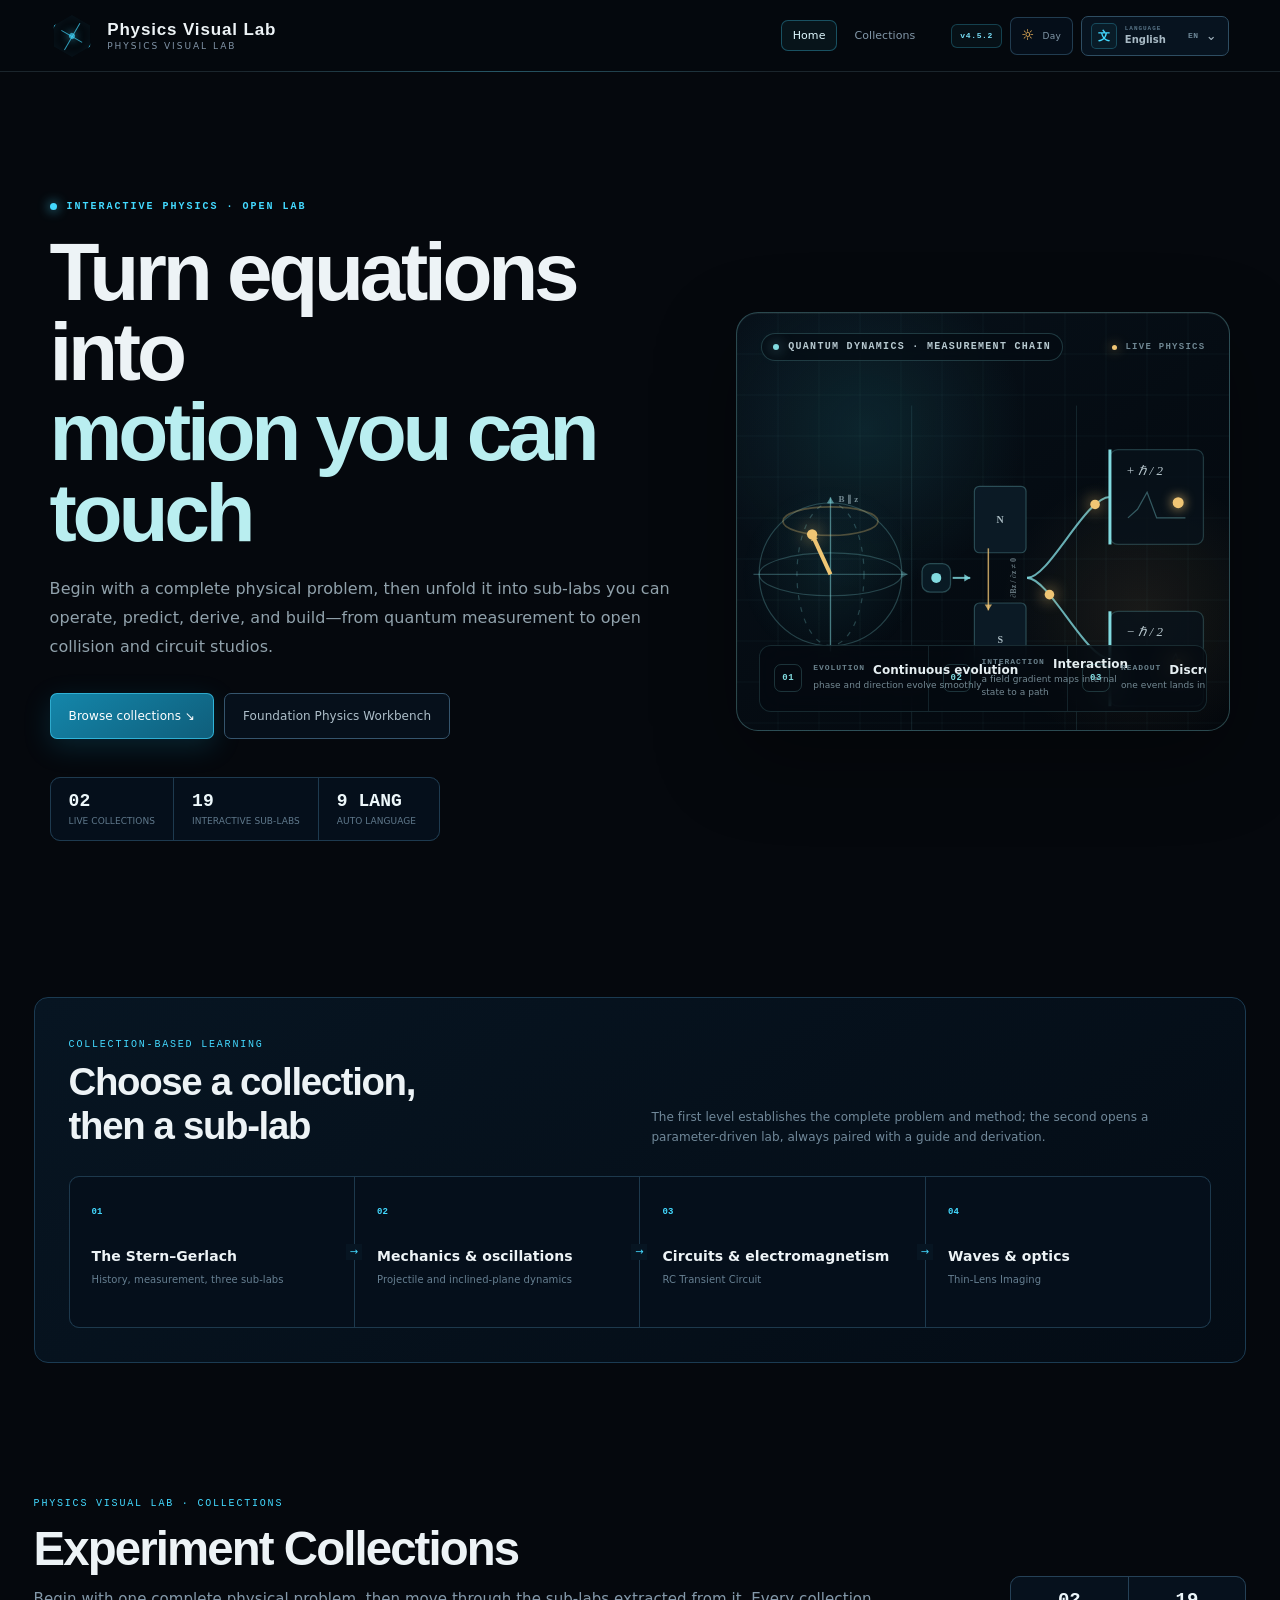
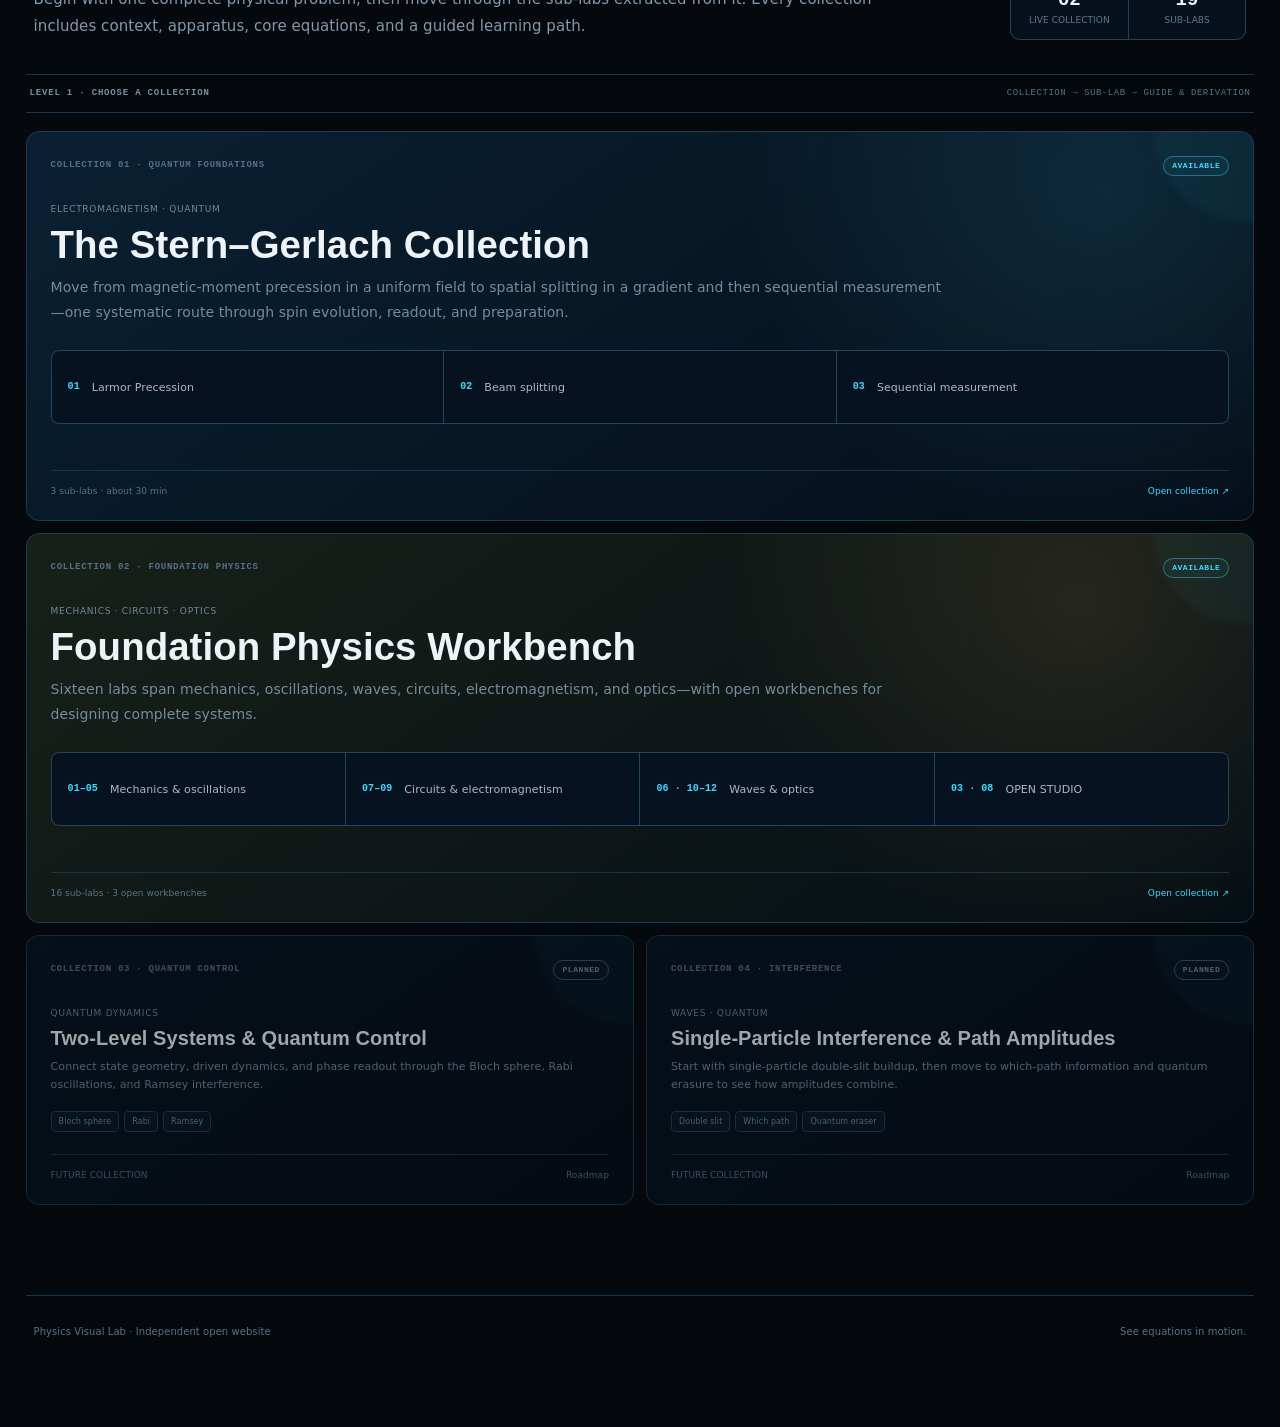
==== index.html @ aae7ff46 "Add files via upload" ====
<!doctype html>
<html lang="zh-CN">
<head>
<meta charset="UTF-8">
<meta name="viewport" content="width=device-width,initial-scale=1.0">
<meta name="theme-color" content="#030812">
<meta name="pvl-version" content="4.5.2">
<meta name="description" content="交互物理实验、动态推导与可搭建电路分析工作台。">
<title>物理可视化实验室 v4.5.2</title>
<link rel="stylesheet" href="styles.css?v=4.2.1-hotfix">
<link rel="stylesheet" href="pvl-overhaul-v4.4.1.css?v=4.4.1">
<link rel="stylesheet" href="pvl-product-v4.5.1.css?v=4.5.1">
<script>
try{
  if(localStorage.getItem("physics-visual-lab-theme")==="day"){
    document.documentElement.dataset.theme="day";
  }
}catch{}
</script>
</head>
<body class="app-booting" data-route="home">
<div id="root"></div>
<script type="module" src="larmor.js?v=4.2.1-hotfix"></script>
<script src="stern-gerlach.js?v=4.2.1-hotfix"></script>
<script src="full-locales.js?v=4.2.1-hotfix"></script>
<script src="catalog-locales.js?v=4.2.1-hotfix"></script>
<script src="circuit-workbench.js?v=4.2.1-hotfix"></script>
<script src="ja-content.js?v=4.2.1-hotfix"></script>
<script src="app.js?v=4.2.1-hotfix"></script>
<script src="i18n.js?v=4.2.1-hotfix"></script>
<script src="pvl-overhaul-v4.4.1.js?v=4.4.1"></script>
<script src="pvl-product-v4.5.1.js?v=4.5.1"></script>
<script>
(() => {
  "use strict";
  const VERSION = "4.5.2";

  function syncVersion() {
    document.querySelectorAll(".pvl-version-badge").forEach((el) => {
      el.textContent = `v${VERSION}`;
      el.title = `Release ${VERSION} · 2026-07-15`;
    });

    const meta = document.querySelector('meta[name="pvl-version"]');
    if (meta) meta.content = VERSION;

    document.title = `物理可视化实验室 v${VERSION}`;
    document.documentElement.dataset.pvlVersion = VERSION;
  }

  function start() {
    syncVersion();
    new MutationObserver(syncVersion).observe(document.body, {
      childList: true,
      subtree: true
    });
    window.addEventListener("hashchange", syncVersion);
    window.addEventListener("pvl:languagechange", syncVersion);
  }

  if (document.readyState === "loading") {
    document.addEventListener("DOMContentLoaded", start, { once: true });
  } else {
    start();
  }
})();
</script>
</body>
</html>
---- styles.css ----
/* Physics Visual Lab v4.2.0 · 2026-07-14 */
:root{--font-geist-sans:Inter, ui-sans-serif, system-ui, -apple-system, BlinkMacSystemFont, "Segoe UI", sans-serif;--font-geist-mono:"SFMono-Regular", Consolas, "Liberation Mono", monospace;--background:#030812;--foreground:#eef5fa;--panel:#07121f;--panel-deep:#050d18;--line:#193247;--line-bright:#28516d;--cyan:#43d9ff;--cyan-dim:#159fc4;--amber:#f6b95b;--muted:#879bad;--muted-2:#5d7487}*{box-sizing:border-box}html{scroll-behavior:smooth;background:var(--background)}body{color:var(--foreground);font-family:var(--font-geist-sans), "Noto Sans SC", "Microsoft YaHei", sans-serif;background:radial-gradient(circle at 50% -20%,#145a801f,#0000 38rem),#030812;margin:0}button,input{font:inherit}button,a{-webkit-tap-highlight-color:transparent}button:focus-visible,a:focus-visible,input:focus-visible{outline:2px solid var(--cyan);outline-offset:3px}.site-shell{min-height:100vh;overflow:hidden}.site-header{z-index:10;-webkit-backdrop-filter:blur(18px);backdrop-filter:blur(18px);background:#030912db;border-bottom:1px solid #345d798c;justify-content:space-between;align-items:center;height:76px;padding:0 clamp(20px,3vw,50px);display:flex;position:relative}.site-header:after{content:"";background:linear-gradient(90deg,#0000,#43d9ffcc,#0000);width:38%;height:1px;position:absolute;bottom:-1px;left:22%;box-shadow:0 0 12px #43d9ff8c}.brand{color:inherit;align-items:center;gap:14px;text-decoration:none;display:inline-flex}.brand-mark{clip-path:polygon(25% 7%,75% 7%,100% 50%,75% 93%,25% 93%,0 50%);border:1px solid #43d9ffcc;width:42px;height:42px;position:relative;transform:rotate(30deg);box-shadow:inset 0 0 16px #43d9ff1a}.brand-mark:before,.brand-mark:after,.brand-mark span{content:"";background:#43d9ffb3;position:absolute}.brand-mark:before{width:1px;height:31px;top:5px;left:50%}.brand-mark:after{height:1px;top:50%;left:8px;right:8px}.brand-mark span{width:6px;height:6px;box-shadow:0 0 10px var(--cyan);border-radius:50%;top:calc(50% - 3px);left:calc(50% - 3px)}.brand-copy{gap:2px;display:grid}.brand-copy strong{letter-spacing:.05em;font-size:17px;font-weight:650}.brand-copy small{color:#8194a7;font:500 9px/1 var(--font-geist-sans), sans-serif;letter-spacing:.22em}.header-meta{letter-spacing:.08em;color:#c5d1da;align-items:center;gap:16px;font-size:13px;display:flex}.header-topic{color:var(--cyan)}.header-dot{color:#405a70}.catalog-link{color:#b7c7d4;border:1px solid #4a708c85;border-radius:8px;margin-left:16px;padding:10px 15px;text-decoration:none;transition:all .18s}.catalog-link:hover{color:var(--cyan);background:#43d9ff0d;border-color:#43d9ff9e}.lab-page{width:min(1600px,100% - clamp(24px,4vw,72px));margin:0 auto;padding:30px 0 90px}.hero-intro{grid-template-columns:minmax(0,1fr) auto;align-items:center;gap:40px;min-height:178px;padding:3px 20px 26px;display:grid}.eyebrow{color:#71889c;letter-spacing:.18em;align-items:center;gap:15px;margin:0 0 12px;font-size:10px;display:flex}.eyebrow span{color:var(--cyan);letter-spacing:.08em;align-items:center;gap:7px;font-size:11px;display:inline-flex}.eyebrow span:before{content:"";background:var(--cyan);width:6px;height:6px;box-shadow:0 0 10px var(--cyan);border-radius:50%}.hero-intro h1{letter-spacing:-.045em;margin:0;font-size:clamp(42px,4vw,68px);font-weight:680;line-height:1}.lead{color:#91a3b2;max-width:820px;margin:18px 0 0;font-size:clamp(14px,1.15vw,17px);line-height:1.85}.formula-panel{background-color:#050f1bc7;background-image:linear-gradient(#306c910b 1px,#0000 1px),linear-gradient(90deg,#306c910b 1px,#0000 1px),none;background-position:0 0,0 0,0 0;background-repeat:repeat,repeat,repeat;background-size:18px 18px;background-attachment:scroll,scroll,scroll;background-origin:padding-box,padding-box,padding-box;background-clip:border-box,border-box,border-box;border:1px solid #1b3b52;border-radius:13px;justify-content:center;align-items:center;gap:30px;min-width:390px;height:126px;padding:22px 30px;display:flex;box-shadow:inset 0 1px #76bee509}.equation{white-space:nowrap;color:#f1f5f7;align-items:center;gap:10px;font:italic clamp(22px,2vw,30px)/1.2 Georgia,Times New Roman,serif;display:flex}.fraction{text-align:center;line-height:1;display:inline-grid}.fraction span:first-child{border-bottom:1px solid #d7e0e6;padding:0 5px 5px}.fraction span:last-child{padding-top:5px}.equation sub{font-size:60%}.formula-divider{background:#254156;width:1px;height:64px}.instrument-grid{grid-template-columns:minmax(0,2.25fr) minmax(360px,.95fr);gap:18px;min-height:650px;display:grid}.visual-panel,.control-panel{background:linear-gradient(145deg,#071321fa,#030a13fa);border:1px solid #1b3b52;border-radius:15px;position:relative;overflow:hidden;box-shadow:inset 0 1px #75bbde0a,0 28px 80px #00000047}.visual-panel:before,.control-panel:before{content:"";pointer-events:none;z-index:3;border:1px solid #2b4f6847;border-radius:10px;position:absolute;inset:8px}.visual-grid{opacity:.22;background-image:linear-gradient(#2c688f1c 1px,#0000 1px),linear-gradient(90deg,#2c688f1c 1px,#0000 1px);background-size:32px 32px;position:absolute;inset:0;-webkit-mask-image:radial-gradient(circle,#000 15%,#0000 82%);mask-image:radial-gradient(circle,#000 15%,#0000 82%)}.larmor-canvas{cursor:grab;touch-action:none;width:100%;height:100%;position:absolute;inset:0}.larmor-canvas:active{cursor:grabbing}.telemetry{z-index:2;color:#b7c7d2;font:500 12px/1.3 var(--font-geist-mono), monospace;pointer-events:none;gap:6px;display:grid;position:absolute;top:28px;left:30px}.live-status{color:#8295a5;font-family:var(--font-geist-sans), sans-serif;letter-spacing:.05em;margin-bottom:5px}.live-status i{background:#607789;border-radius:50%;width:7px;height:7px;margin-right:7px;display:inline-block}.live-status.is-running{color:var(--cyan)}.live-status.is-running i{background:var(--cyan);box-shadow:0 0 12px var(--cyan);animation:1.8s ease-in-out infinite breathe}.view-actions{z-index:4;-webkit-backdrop-filter:blur(8px);backdrop-filter:blur(8px);background:#040d18b8;border:1px solid #345b7599;border-radius:8px;padding:3px;display:flex;position:absolute;top:28px;right:28px}.view-actions button{color:#8195a6;letter-spacing:.04em;cursor:pointer;background:0 0;border:0;border-radius:5px;padding:7px 10px;font-size:10px}.view-actions button:hover{color:var(--cyan);background:#43d9ff0f}.canvas-hint{z-index:2;color:#60788a;pointer-events:none;gap:10px;font-size:10px;display:flex;position:absolute;bottom:22px;left:50%;transform:translate(-50%)}.canvas-hint span{white-space:nowrap;background:#030b149e;border:1px solid #32546c66;border-radius:20px;padding:6px 9px}.control-panel{padding:28px 30px 22px}.control-header{z-index:4;border-bottom:1px solid #1d384d;justify-content:space-between;align-items:flex-start;padding-bottom:20px;display:flex;position:relative}.panel-kicker{color:#627e92;font:500 9px/1 var(--font-geist-mono), monospace;letter-spacing:.14em;margin-bottom:5px;display:block}.control-header h2{letter-spacing:.03em;margin:0;font-size:20px}.control-index{color:#577286;font:500 10px/1 var(--font-geist-mono), monospace}.range-control{z-index:4;border-bottom:1px solid #244258b8;padding:22px 0 20px;position:relative}.range-heading{justify-content:space-between;align-items:center;gap:12px;margin-bottom:16px;display:flex}.range-heading label{color:#aebdca;font-size:13px}.range-heading i{color:#e7eef2;margin-left:4px;font:italic 17px/1 Georgia,serif}.range-heading output{color:#f5f8fa;font:550 14px/1 var(--font-geist-mono), monospace;white-space:nowrap}.control-range{appearance:none;cursor:pointer;background:0 0;width:100%;height:18px;margin:0;display:block}.control-range::-webkit-slider-runnable-track{background:linear-gradient(90deg, var(--cyan) 0%, var(--cyan) var(--fill), #25394a var(--fill), #25394a 100%);border-radius:10px;height:4px}.control-range::-moz-range-track{background:#25394a;border-radius:10px;height:4px}.control-range::-moz-range-progress{background:var(--cyan);border-radius:10px;height:4px}.control-range::-webkit-slider-thumb{appearance:none;background:var(--cyan);border:2px solid #dbf7ff;border-radius:50%;width:18px;height:18px;margin-top:-7px;box-shadow:0 0 0 4px #43d9ff14,0 0 14px #43d9ff99}.control-range::-moz-range-thumb{background:var(--cyan);border:2px solid #dbf7ff;border-radius:50%;width:16px;height:16px;box-shadow:0 0 14px #43d9ff99}.range-scale{color:#536c7f;font:500 9px/1 var(--font-geist-mono), monospace;justify-content:space-between;margin-top:5px;display:flex}.segmented-row{z-index:4;color:#aebdca;justify-content:space-between;align-items:center;gap:18px;padding:20px 0;font-size:13px;display:flex;position:relative}.segmented{background:#060e19;border:1px solid #29445a;border-radius:8px;flex:1;grid-template-columns:1fr 1fr;max-width:210px;padding:3px;display:grid}.segmented button{color:#71889a;cursor:pointer;background:0 0;border:0;border-radius:5px;padding:8px 14px}.segmented button.active{color:#dff9ff;background:linear-gradient(#1daacf57,#116f8e3b);box-shadow:inset 0 0 0 1px #43d9ff57}.transport-controls{z-index:4;border-bottom:1px solid #244258b8;grid-template-columns:1.25fr 1fr 1fr;gap:8px;padding-bottom:19px;display:grid;position:relative}.transport-controls button{color:#9fb0bd;cursor:pointer;background:#060f1be0;border:1px solid #35556d;border-radius:8px;min-height:49px;font-size:12px;transition:all .16s}.transport-controls button:hover{color:#e8f5fa;border-color:#4f7893;transform:translateY(-1px)}.transport-controls button span{margin-right:5px;font-size:15px}.transport-controls .primary-control{color:#fff;background:linear-gradient(145deg,#1486aa,#0f5e7b);border-color:#43d9ff99;box-shadow:0 8px 28px #1397bc33,inset 0 1px #ffffff29}.live-readout{z-index:4;grid-template-columns:1.3fr 1fr .8fr;gap:12px;padding:18px 0 11px;display:grid;position:relative}.live-readout div{min-width:0}.live-readout span{color:#587286;margin-bottom:7px;font-size:9px;display:block}.live-readout strong{color:#b9c9d4;font:500 10px/1.45 var(--font-geist-mono), monospace;overflow-wrap:anywhere;display:block}.timescale-note{z-index:4;color:#536f83;text-align:center;margin:0;font-size:9px;line-height:1.55;position:relative}.quick-lab,.physics-story,.module-catalog{margin-top:clamp(90px,10vw,150px)}.section-heading{max-width:760px;margin-bottom:36px}.section-heading>span,.section-label{color:var(--cyan);font:500 10px/1 var(--font-geist-mono), monospace;letter-spacing:.18em}.section-heading h2,.story-copy h2{letter-spacing:-.035em;margin:14px 0 12px;font-size:clamp(30px,3.3vw,50px);line-height:1.12}.section-heading p,.story-copy>p{color:#8499aa;margin:0;font-size:15px;line-height:1.8}.experiment-cards{grid-template-columns:repeat(3,1fr);gap:16px;display:grid}.experiment-card{min-height:215px;color:inherit;text-align:left;cursor:pointer;background:linear-gradient(135deg,#0c1f32eb,#050e19eb),#06101c;border:1px solid #19364c;border-radius:13px;padding:27px;transition:all .2s;position:relative;overflow:hidden}.experiment-card:after{content:"";filter:blur(4px);background:#43d9ff12;border-radius:50%;width:180px;height:180px;transition:all .2s;position:absolute;top:-90px;right:-90px}.experiment-card:hover{border-color:#43d9ff8c;transform:translateY(-3px);box-shadow:0 16px 50px #00000040}.experiment-card:hover:after{background:#43d9ff21}.card-number{color:#45657b;font:500 10px/1 var(--font-geist-mono), monospace;margin-bottom:34px;display:block}.experiment-card strong{margin-bottom:10px;font-size:18px;display:block}.experiment-card p{color:#7890a2;max-width:320px;margin:0;font-size:13px;line-height:1.65}.card-action{color:var(--cyan);letter-spacing:.05em;font-size:10px;position:absolute;bottom:23px;right:25px}.physics-story{background:radial-gradient(circle at 14% 30%,#2ea8d014,#0000 36%),linear-gradient(90deg,#0613209e,#040c1633);border-top:1px solid #18354a;border-bottom:1px solid #18354a;grid-template-columns:.9fr 1.1fr;align-items:center;gap:clamp(45px,8vw,130px);padding:clamp(38px,5vw,78px);display:grid}.story-copy>p{max-width:620px}.invariant-row{flex-wrap:wrap;gap:8px;margin-top:28px;display:flex}.invariant-row span{color:#93aabc;background:#040d17a6;border:1px solid #26465d;border-radius:5px;padding:8px 11px;font:italic 12px/1 Georgia,serif}.derivation{margin:0;padding:0;list-style:none;position:relative}.derivation:before{content:"";background:linear-gradient(var(--cyan), #43d9ff14);width:1px;position:absolute;top:21px;bottom:21px;left:20px}.derivation li{grid-template-columns:42px 1fr;align-items:center;gap:18px;padding:17px 0;display:grid;position:relative}.derivation li>span{z-index:1;width:42px;height:42px;color:var(--cyan);font:600 9px/1 var(--font-geist-mono), monospace;background:#071522;border:1px solid #2c6685;border-radius:50%;place-items:center;display:grid;position:relative}.derivation div{background:#05101cc2;border:1px solid #1d3b51;border-radius:10px;justify-content:space-between;align-items:center;gap:20px;min-height:72px;padding:13px 20px;display:flex}.derivation small{color:#72899a}.derivation strong{color:#edf4f7;font:italic clamp(18px,1.8vw,26px)/1 Georgia,serif}.catalog-heading{max-width:860px}.module-list{background:#1a3448;border:1px solid #1a3448;border-radius:13px;grid-template-columns:repeat(3,1fr);gap:1px;display:grid;overflow:hidden}.module-card{background:#050f1b;min-height:245px;padding:32px}.module-card.current{background:radial-gradient(circle at 80% 10%,#f6b95b1a,#0000 35%),linear-gradient(140deg,#0a1d2d,#06111d)}.module-card>span{color:#557185;font:500 9px/1 var(--font-geist-mono), monospace;letter-spacing:.09em}.module-card h3{margin:54px 0 9px;font-size:22px}.module-card p{color:#71889a;margin:0;font-size:12px}.module-card i{color:#4f6c7f;margin-top:26px;font-size:10px;font-style:normal;display:inline-block}.module-card.current i{color:var(--amber)}.site-footer{color:#536c7e;border-top:1px solid #142c3d;justify-content:space-between;align-items:center;min-height:100px;padding:0 clamp(24px,5vw,78px);font-size:11px;display:flex}@keyframes breathe{0%,to{opacity:.65}50%{opacity:1}}@media (width<=1180px){.hero-intro{grid-template-columns:1fr;gap:24px}.formula-panel{width:min(100%,620px);min-width:0}.instrument-grid{grid-template-columns:1fr}.visual-panel{min-height:640px}.control-panel{grid-template-columns:repeat(3,1fr);gap:0 28px;display:grid}.control-header,.segmented-row,.transport-controls,.live-readout,.timescale-note{grid-column:1/-1}.live-readout{max-width:760px}}@media (width<=780px){.site-header{height:68px;padding:0 16px}.brand-mark{width:34px;height:34px}.brand-copy strong{font-size:14px}.brand-copy small,.header-topic,.header-dot,.header-meta>span:last-of-type{display:none}.catalog-link{margin:0;padding:8px 10px;font-size:11px}.lab-page{width:calc(100% - 24px);padding-top:24px}.hero-intro{padding:0 4px 24px}.hero-intro h1{font-size:43px}.lead{line-height:1.7}.formula-panel{gap:18px;height:auto;min-height:105px;padding:19px 20px}.equation{font-size:20px}.formula-divider{height:52px}.visual-panel{min-height:520px}.telemetry{font-size:10px;top:24px;left:22px}.view-actions{top:22px;right:20px}.view-actions button{padding:6px 8px;font-size:9px}.canvas-hint span:nth-child(3){display:none}.control-panel{padding:25px 22px 20px;display:block}.transport-controls{grid-template-columns:1.2fr 1fr 1fr}.transport-controls button{min-height:46px;font-size:11px}.quick-lab,.physics-story,.module-catalog{margin-top:82px}.experiment-cards,.module-list{grid-template-columns:1fr}.physics-story{grid-template-columns:1fr;gap:45px;padding:42px 22px}.derivation div{flex-direction:column;align-items:flex-start}.module-card{min-height:205px}.module-card h3{margin-top:40px}}@media (width<=480px){.brand{gap:9px}.brand-copy strong{font-size:12px}.catalog-link{border:0;padding:8px 0}.hero-intro h1{font-size:38px}.eyebrow{gap:8px;display:grid}.formula-panel{justify-content:space-around;gap:10px}.equation{gap:6px;font-size:17px}.visual-panel{min-height:470px}.canvas-hint{gap:5px}.canvas-hint span{padding:5px 7px;font-size:9px}.segmented-row{flex-direction:column;align-items:flex-start}.segmented{width:100%;max-width:none}.transport-controls{grid-template-columns:1fr 1fr}.transport-controls .primary-control{grid-column:1/-1}.live-readout{grid-template-columns:1fr 1fr}.live-readout div:first-child{grid-column:1/-1}.site-footer{flex-direction:column;justify-content:center;gap:8px}}@media (prefers-reduced-motion:reduce){html{scroll-behavior:auto}*,:before,:after{transition-duration:.01ms!important;animation-duration:.01ms!important;animation-iteration-count:1!important}}

.legacy-catalog-hidden{display:none!important}
.sg-lab,.experiment-directory{margin-top:clamp(90px,10vw,150px);scroll-margin-top:92px}
.sg-section-head,.directory-head{display:flex;justify-content:space-between;align-items:flex-end;gap:34px;margin:0 8px 34px}
.sg-section-copy,.directory-copy{max-width:850px}
.sg-section-label,.directory-label{color:var(--cyan);font:500 10px/1 var(--font-geist-mono),monospace;letter-spacing:.18em}
.sg-section-head h2,.directory-head h2{letter-spacing:-.04em;margin:13px 0 12px;font-size:clamp(32px,3.7vw,54px);line-height:1.08}
.sg-section-head p,.directory-head p{color:#8499aa;margin:0;font-size:15px;line-height:1.8}
.sg-mode-tabs{flex:0 0 auto;background:#050e19;border:1px solid #29465b;border-radius:10px;padding:4px;display:grid;grid-template-columns:1fr 1fr;gap:4px}
.sg-mode-tabs button{min-width:145px;color:#6f8799;cursor:pointer;background:transparent;border:0;border-radius:7px;padding:11px 13px;text-align:left;transition:all .18s}
.sg-mode-tabs button span{color:#4d6b80;font:600 9px/1 var(--font-geist-mono),monospace;margin-right:7px}
.sg-mode-tabs button b{font-size:12px;font-weight:550}
.sg-mode-tabs button.active{color:#e6faff;background:linear-gradient(145deg,#1486aa4d,#0f5e7b3d);box-shadow:inset 0 0 0 1px #43d9ff57}
.sg-mode-tabs button.active span{color:var(--cyan)}
.sg-workbench{display:grid;grid-template-columns:minmax(0,2.05fr) minmax(350px,.95fr);gap:18px;min-height:650px}
.sg-visual-panel,.sg-control-panel{background:linear-gradient(145deg,#071321fa,#030a13fa);border:1px solid #1b3b52;border-radius:15px;position:relative;overflow:hidden;box-shadow:inset 0 1px #75bbde0a,0 28px 80px #00000047}
.sg-visual-panel:before,.sg-control-panel:before{content:"";pointer-events:none;z-index:3;border:1px solid #2b4f6847;border-radius:10px;position:absolute;inset:8px}
.sg-canvas{width:100%;height:100%;min-height:650px;display:block}
.sg-canvas-grid{pointer-events:none;opacity:.2;background-image:linear-gradient(#2c688f1c 1px,#0000 1px),linear-gradient(90deg,#2c688f1c 1px,#0000 1px);background-size:32px 32px;position:absolute;inset:0;-webkit-mask-image:radial-gradient(circle,#000 18%,#0000 88%);mask-image:radial-gradient(circle,#000 18%,#0000 88%)}
.sg-visual-hud{z-index:4;pointer-events:none;position:absolute;top:27px;left:29px;display:grid;gap:6px;color:#a9bdca;font:500 11px/1.35 var(--font-geist-mono),monospace}
.sg-visual-hud strong{color:var(--cyan);font-weight:550}
.sg-legend{z-index:4;pointer-events:none;position:absolute;bottom:24px;left:28px;right:28px;display:flex;justify-content:space-between;gap:10px;color:#698296;font-size:9px}
.sg-legend span{background:#030b14b8;border:1px solid #32546c66;border-radius:20px;padding:6px 9px}
.sg-control-panel{padding:28px 30px 24px}
.sg-control-title{z-index:4;border-bottom:1px solid #1d384d;padding-bottom:18px;position:relative}
.sg-control-title small{color:#627e92;font:500 9px/1 var(--font-geist-mono),monospace;letter-spacing:.14em;display:block;margin-bottom:6px}
.sg-control-title h3{margin:0;font-size:19px;letter-spacing:.02em}
.sg-panel[hidden]{display:none!important}
.sg-fieldset{z-index:4;border:0;border-bottom:1px solid #244258b8;margin:0;padding:20px 0;position:relative}
.sg-fieldset legend,.sg-range-head label,.sg-toggle-row>span{color:#aebdca;font-size:12px}
.sg-chip-grid{display:grid;grid-template-columns:repeat(4,1fr);gap:6px;margin-top:13px}
.sg-chip-grid button,.sg-branch-buttons button,.sg-preset-grid button{color:#72899b;cursor:pointer;background:#060f1b;border:1px solid #29465c;border-radius:7px;min-height:36px;font-size:10px;transition:all .16s}
.sg-chip-grid button:hover,.sg-branch-buttons button:hover,.sg-preset-grid button:hover{color:#dff9ff;border-color:#4d7893}
.sg-chip-grid button.active,.sg-branch-buttons button.active{color:#e5faff;background:linear-gradient(#1daacf57,#116f8e3b);border-color:#43d9ff75}
.sg-range{z-index:4;border-bottom:1px solid #244258b8;padding:19px 0 17px;position:relative}
.sg-range-head{display:flex;justify-content:space-between;align-items:center;gap:12px;margin-bottom:13px}
.sg-range-head output{color:#f5f8fa;font:550 12px/1 var(--font-geist-mono),monospace}
.sg-range input{appearance:none;cursor:pointer;background:transparent;width:100%;height:18px;margin:0;display:block}
.sg-range input::-webkit-slider-runnable-track{background:linear-gradient(90deg,var(--cyan) 0%,var(--cyan) var(--fill),#25394a var(--fill),#25394a 100%);border-radius:10px;height:4px}
.sg-range input::-webkit-slider-thumb{appearance:none;background:var(--cyan);border:2px solid #dbf7ff;border-radius:50%;width:17px;height:17px;margin-top:-6.5px;box-shadow:0 0 0 4px #43d9ff14,0 0 14px #43d9ff99}
.sg-range input::-moz-range-track{background:#25394a;border-radius:10px;height:4px}
.sg-range input::-moz-range-progress{background:var(--cyan);height:4px}
.sg-range input::-moz-range-thumb{background:var(--cyan);border:2px solid #dbf7ff;border-radius:50%;width:15px;height:15px}
.sg-toggle-row{z-index:4;display:flex;justify-content:space-between;align-items:center;gap:18px;border-bottom:1px solid #244258b8;padding:18px 0;position:relative}
.sg-toggle{width:48px;height:27px;padding:3px;cursor:pointer;background:#172a39;border:1px solid #36566d;border-radius:20px;transition:all .18s}
.sg-toggle:before{content:"";display:block;width:19px;height:19px;background:#7890a2;border-radius:50%;transition:all .18s}
.sg-toggle[aria-checked="true"]{background:#0f647f;border-color:#43d9ff8c}
.sg-toggle[aria-checked="true"]:before{background:#dff9ff;transform:translateX(19px);box-shadow:0 0 10px #43d9ff}
.sg-result-grid{z-index:4;display:grid;grid-template-columns:1fr 1fr;gap:8px;padding-top:18px;position:relative}
.sg-result-card{background:#050e19;border:1px solid #263f53;border-radius:9px;padding:12px}
.sg-result-card span{color:#637d90;font-size:9px;display:block;margin-bottom:7px}
.sg-result-card strong{color:#edf7fa;font:550 13px/1.3 var(--font-geist-mono),monospace;display:block}
.sg-result-card.plus strong{color:var(--cyan)}
.sg-result-card.minus strong{color:var(--amber)}
.sg-formula-note{z-index:4;color:#698397;text-align:center;margin:14px 0 0;font:500 10px/1.65 var(--font-geist-mono),monospace;position:relative}
.sg-preset-grid{z-index:4;grid-template-columns:1fr 1fr;gap:7px;border-bottom:1px solid #244258b8;padding:19px 0;display:grid;position:relative}
.sg-preset-grid button{padding:8px}
.sg-branch-row{z-index:4;display:flex;justify-content:space-between;align-items:center;gap:18px;border-bottom:1px solid #244258b8;padding:18px 0;position:relative}
.sg-branch-row>span{color:#aebdca;font-size:12px}
.sg-branch-buttons{display:grid;grid-template-columns:1fr 1fr;gap:5px;width:150px}
.sg-sequence-readout{z-index:4;display:grid;gap:8px;padding-top:18px;position:relative}
.sg-sequence-readout div{display:flex;justify-content:space-between;align-items:center;gap:15px;color:#668195;font-size:9px}
.sg-sequence-readout strong{color:#dcecf3;font:500 10px/1.35 var(--font-geist-mono),monospace;text-align:right}
.sg-concept-strip{display:grid;grid-template-columns:repeat(3,1fr);gap:12px;margin-top:16px}
.sg-concept-card{background:linear-gradient(145deg,#071321,#040c15);border:1px solid #1b3b52;border-radius:11px;padding:19px 21px}
.sg-concept-card span{color:var(--cyan);font:500 9px/1 var(--font-geist-mono),monospace;letter-spacing:.08em}
.sg-concept-card strong{display:block;margin:10px 0 7px;font-size:14px}
.sg-concept-card p{color:#71899b;margin:0;font-size:11px;line-height:1.65}
.directory-stat{flex:0 0 auto;display:grid;grid-template-columns:1fr 1fr;gap:1px;background:#254157;border:1px solid #254157;border-radius:10px;overflow:hidden}
.directory-stat div{min-width:100px;background:#06111d;padding:14px 18px;text-align:center}
.directory-stat strong{color:#edf7fa;font:650 19px/1 var(--font-geist-mono),monospace;display:block}
.directory-stat span{color:#60798c;font-size:9px;margin-top:5px;display:block}
.directory-toolbar{display:flex;justify-content:space-between;align-items:center;gap:18px;border-top:1px solid #19364c;border-bottom:1px solid #19364c;padding:14px 4px;margin-bottom:18px}
.directory-filters{display:flex;flex-wrap:wrap;gap:7px}
.directory-filters button{color:#71899a;cursor:pointer;background:#06101b;border:1px solid #29465b;border-radius:20px;padding:8px 13px;font-size:10px}
.directory-filters button.active{color:#dff9ff;background:#126c893d;border-color:#43d9ff6b}
.directory-path{color:#587386;font:500 9px/1 var(--font-geist-mono),monospace;letter-spacing:.06em}
.experiment-directory-grid{display:grid;grid-template-columns:repeat(3,1fr);gap:12px}
.directory-card{min-height:270px;color:inherit;background:linear-gradient(145deg,#071321,#040c15);border:1px solid #1b3b52;border-radius:13px;padding:24px;text-decoration:none;position:relative;overflow:hidden;display:flex;flex-direction:column;transition:transform .18s,border-color .18s,box-shadow .18s}
.directory-card[href]:hover{border-color:#43d9ff80;transform:translateY(-3px);box-shadow:0 16px 50px #0000003d}
.directory-card[hidden]{display:none}
.directory-card:after{content:"";pointer-events:none;position:absolute;top:-100px;right:-90px;width:190px;height:190px;border-radius:50%;background:#43d9ff0b;filter:blur(4px)}
.directory-card.planned{opacity:.67}
.directory-card-top{display:flex;justify-content:space-between;align-items:center;gap:10px}
.directory-code{color:#557185;font:600 9px/1 var(--font-geist-mono),monospace;letter-spacing:.08em}
.directory-status{color:#6f899b;border:1px solid #36536a;border-radius:20px;padding:5px 8px;font:600 8px/1 var(--font-geist-mono),monospace;letter-spacing:.07em}
.directory-status.live{color:var(--cyan);background:#43d9ff0a;border-color:#43d9ff61}
.directory-category{color:#72899a;margin-top:28px;font-size:9px;letter-spacing:.08em}
.directory-card h3{margin:9px 0 8px;font-size:20px}
.directory-card p{color:#758c9e;margin:0;font-size:11px;line-height:1.65}
.directory-tags{display:flex;flex-wrap:wrap;gap:5px;margin-top:17px}
.directory-tags span{color:#718a9d;background:#071825;border:1px solid #203e53;border-radius:4px;padding:5px 7px;font-size:8px}
.directory-card-foot{display:flex;justify-content:space-between;gap:12px;border-top:1px solid #193448;margin-top:auto;padding-top:15px;color:#587386;font-size:9px}
.directory-card[href] .directory-card-foot span:last-child{color:var(--cyan)}
@media (width<=1180px){.sg-section-head,.directory-head{align-items:flex-start;flex-direction:column}.sg-workbench{grid-template-columns:1fr}.sg-visual-panel,.sg-canvas{min-height:620px}.experiment-directory-grid{grid-template-columns:repeat(2,1fr)}}
@media (width<=780px){.sg-section-head,.directory-head{margin-left:4px;margin-right:4px}.sg-mode-tabs{width:100%}.sg-mode-tabs button{min-width:0}.sg-visual-panel,.sg-canvas{min-height:520px}.sg-control-panel{padding:25px 22px}.sg-concept-strip,.experiment-directory-grid{grid-template-columns:1fr}.directory-toolbar{align-items:flex-start;flex-direction:column}.directory-stat{width:100%}.directory-stat div{width:50%}}
@media (width<=480px){.sg-chip-grid{grid-template-columns:1fr 1fr}.sg-visual-panel,.sg-canvas{min-height:470px}.sg-legend span:last-child{display:none}.sg-concept-strip{gap:8px}.directory-card{min-height:250px}.directory-path{display:none}}

.app-booting #root{visibility:hidden}
.site-header{display:none!important}
.pvl-app-header{z-index:60;position:sticky;top:0;height:72px;padding:0 clamp(18px,4vw,64px);display:flex;align-items:center;justify-content:space-between;gap:24px;background:#030912ed;border-bottom:1px solid #345d798c;-webkit-backdrop-filter:blur(18px);backdrop-filter:blur(18px)}
.pvl-app-header:after{content:"";position:absolute;left:18%;bottom:-1px;width:42%;height:1px;background:linear-gradient(90deg,#0000,#43d9ffcc,#0000);box-shadow:0 0 12px #43d9ff8c}
.pvl-global-nav{display:flex;align-items:center;gap:5px;margin-left:auto}
.pvl-global-nav a{color:#8398a9;border-radius:7px;padding:9px 12px;text-decoration:none;font-size:11px;transition:all .16s}
.pvl-global-nav a:hover,.pvl-global-nav a.active{color:#dff9ff;background:#43d9ff0e}
.pvl-global-nav a.active{box-shadow:inset 0 0 0 1px #43d9ff4f}
.pvl-app-header .header-meta{gap:8px}
.pvl-app-header .brand-copy strong{white-space:nowrap}
.theme-toggle{min-height:38px;display:inline-flex;align-items:center;gap:7px;color:#8298a8;cursor:pointer;background:#050e19;border:1px solid #345b7599;border-radius:8px;padding:0 10px;font-size:9px;letter-spacing:.04em;transition:color .16s,background .16s,border-color .16s}
.theme-toggle:hover{color:#dff9ff;background:#43d9ff0f;border-color:#43d9ff7a}.theme-toggle-icon{color:var(--amber);font-size:15px;line-height:1}.theme-toggle-label{min-width:20px}
.pvl-home{min-height:calc(100vh - 72px)}
body:not([data-route="home"]) .pvl-home{display:none}
body[data-route="home"] #root,body[data-route="home"] .pvl-experiment-bar{display:none!important}
.pvl-home-inner{width:min(1600px,100% - clamp(24px,4vw,72px));margin:0 auto;padding:clamp(48px,7vw,110px) 0 90px}
.pvl-home-hero{display:grid;grid-template-columns:minmax(0,1.12fr) minmax(390px,.88fr);align-items:center;gap:clamp(50px,8vw,130px);min-height:min(720px,calc(100vh - 135px));padding:0 clamp(5px,2vw,24px)}
.pvl-home-kicker{color:var(--cyan);font:550 10px/1 var(--font-geist-mono),monospace;letter-spacing:.2em;display:flex;align-items:center;gap:10px}
.pvl-home-kicker:before{content:"";width:7px;height:7px;border-radius:50%;background:var(--cyan);box-shadow:0 0 12px var(--cyan)}
.pvl-home-hero h1{max-width:880px;margin:20px 0 22px;letter-spacing:-.055em;font-size:clamp(48px,6.4vw,94px);font-weight:680;line-height:.98}
.pvl-home-hero h1 em{color:var(--cyan);font-style:normal}
.pvl-home-lead{max-width:720px;color:#8da1b1;margin:0;font-size:clamp(15px,1.25vw,18px);line-height:1.9}
.pvl-home-actions{display:flex;flex-wrap:wrap;gap:10px;margin-top:32px}
.pvl-home-actions a{min-height:46px;display:inline-flex;align-items:center;justify-content:center;border-radius:8px;padding:0 18px;text-decoration:none;font-size:12px}
.pvl-home-actions .primary{color:#fff;background:linear-gradient(145deg,#1486aa,#0f5e7b);border:1px solid #43d9ff99;box-shadow:0 8px 28px #1397bc33}
.pvl-home-actions .secondary{color:#aebfca;background:#06101b;border:1px solid #35556d}
.pvl-home-metrics{display:flex;flex-wrap:wrap;gap:1px;margin-top:38px;background:#1e3a4f;border:1px solid #1e3a4f;border-radius:10px;overflow:hidden;width:max-content;max-width:100%}
.pvl-home-metrics div{min-width:120px;background:#050f1b;padding:14px 18px}
.pvl-home-metrics strong{color:#edf7fa;font:650 18px/1 var(--font-geist-mono),monospace;display:block}
.pvl-home-metrics span{color:#60798c;font-size:9px;margin-top:6px;display:block}
.pvl-home-visual{min-height:520px;position:relative;display:grid;place-items:center}
.pvl-field-frame{position:absolute;inset:6%;border:1px solid #28516d66;border-radius:18px;background:radial-gradient(circle,#12698d1a,#0000 57%),linear-gradient(#2c688f12 1px,#0000 1px),linear-gradient(90deg,#2c688f12 1px,#0000 1px);background-size:auto,30px 30px,30px 30px;box-shadow:inset 0 1px #75bbde0a,0 30px 90px #0006}
.pvl-field-frame:before,.pvl-field-frame:after{content:"";position:absolute;left:50%;width:1px;background:linear-gradient(#0000,#43d9ff,#0000);transform:translateX(-50%)}
.pvl-field-frame:before{top:8%;height:84%;box-shadow:0 0 16px #43d9ff8c}
.pvl-field-frame:after{top:50%;left:8%;width:84%;height:1px;transform:none}
.pvl-orbit{width:min(330px,64vw);aspect-ratio:1;border:1px solid #43d9ff8a;border-radius:50%;position:relative;transform:rotateX(67deg) rotateZ(-18deg);box-shadow:0 0 30px #43d9ff18,inset 0 0 30px #43d9ff12}
.pvl-orbit:before{content:"";position:absolute;inset:20%;border:1px dashed #4d91b66b;border-radius:50%}
.pvl-orbit-dot{position:absolute;inset:0;border-radius:50%;animation:pvlOrbit 7s linear infinite}
.pvl-orbit-dot:before{content:"";position:absolute;left:50%;top:-7px;width:14px;height:14px;border-radius:50%;background:var(--amber);box-shadow:0 0 22px var(--amber);transform:translateX(-50%)}
.pvl-spin-arrow{position:absolute;left:50%;top:50%;width:4px;height:190px;border-radius:4px;background:linear-gradient(var(--amber),#f6b95b22);transform:translate(-50%,-90%) rotate(27deg);transform-origin:50% 90%;box-shadow:0 0 15px #f6b95b77}
.pvl-spin-arrow:before{content:"";position:absolute;top:-2px;left:50%;width:15px;height:15px;border-top:3px solid var(--amber);border-left:3px solid var(--amber);transform:translateX(-50%) rotate(45deg)}
.pvl-home-visual-label{position:absolute;color:#6f8798;font:500 9px/1.45 var(--font-geist-mono),monospace;letter-spacing:.08em}
.pvl-home-visual-label.one{top:12%;right:10%}.pvl-home-visual-label.two{bottom:13%;left:9%}
@keyframes pvlOrbit{to{transform:rotate(360deg)}}
.pvl-learning-path{margin:clamp(70px,9vw,130px) 8px 0;padding:34px;background:linear-gradient(145deg,#071522,#040c15);border:1px solid #1b3b52;border-radius:14px}
.pvl-learning-path-head{display:flex;justify-content:space-between;align-items:flex-end;gap:24px;margin-bottom:28px}
.pvl-learning-path-head h2{margin:9px 0 0;font-size:clamp(26px,3vw,42px);letter-spacing:-.035em}
.pvl-learning-path-head p{max-width:560px;color:#71899a;margin:0;font-size:12px;line-height:1.7}
.pvl-path-grid{display:grid;grid-template-columns:repeat(4,1fr);gap:1px;background:#1d394d;border:1px solid #1d394d;border-radius:10px;overflow:hidden}
.pvl-path-step{min-height:150px;background:#050f1b;padding:22px;position:relative}
.pvl-path-step span{color:var(--cyan);font:600 9px/1 var(--font-geist-mono),monospace}
.pvl-path-step strong{display:block;margin:30px 0 8px;font-size:14px}
.pvl-path-step p{color:#667f91;margin:0;font-size:10px;line-height:1.55}
.pvl-path-step:not(:last-child):after{content:"→";z-index:2;position:absolute;right:-8px;top:50%;width:16px;height:16px;display:grid;place-items:center;color:var(--cyan);background:#071522;font-size:10px;transform:translateY(-50%)}
.pvl-home .experiment-directory{margin-top:clamp(90px,10vw,145px)}
.pvl-home-footer{display:flex;justify-content:space-between;gap:20px;border-top:1px solid #193448;margin-top:90px;padding:30px 8px 0;color:#587184;font-size:10px}
.collection-toolbar{color:#7990a1;font:600 9px/1 var(--font-geist-mono),monospace;letter-spacing:.09em}
.collection-directory-grid{display:grid;grid-template-columns:1fr 1fr;gap:12px}
.collection-card-featured{grid-column:1/-1;min-height:390px;background:radial-gradient(circle at 88% 15%,#43d9ff1c,#0000 32%),linear-gradient(145deg,#0a2032,#050e19)}
.collection-card-featured h3{max-width:850px;font-size:clamp(28px,3vw,46px)}.collection-card-featured>p{max-width:900px;font-size:14px;line-height:1.8}
.collection-module-list{display:grid;grid-template-columns:repeat(3,1fr);gap:1px;margin-top:25px;background:#23465e;border:1px solid #23465e;border-radius:8px;overflow:hidden}
.collection-module-list span{min-height:72px;display:flex;align-items:center;gap:12px;background:#06121f;padding:13px 16px}.collection-module-list b{color:var(--cyan);font:600 10px/1 var(--font-geist-mono),monospace}.collection-module-list i{color:#a8bac6;font-size:11px;font-style:normal}
.pvl-collection{display:none;min-height:calc(100vh - 72px)}
body[data-route="collection-sg"] .pvl-collection{display:block}
body[data-route="collection-sg"] #root,body[data-route="collection-sg"] .pvl-experiment-bar{display:none!important}
.pvl-collection-inner{width:min(1500px,100% - clamp(24px,5vw,86px));margin:0 auto;padding:30px 0 90px}
.collection-breadcrumb{display:flex;align-items:center;gap:9px;color:#587285;margin:2px 5px 28px;font-size:10px}.collection-breadcrumb a{color:#8299a9;text-decoration:none}.collection-breadcrumb a:hover{color:var(--cyan)}.collection-breadcrumb strong{color:#a8bac5;font-weight:550}
.collection-hero{min-height:620px;display:grid;grid-template-columns:minmax(0,1.06fr) minmax(430px,.94fr);align-items:center;gap:clamp(50px,8vw,120px);padding:50px clamp(10px,3vw,42px);border:1px solid #1b3b52;border-radius:17px;background:radial-gradient(circle at 78% 38%,#176e951b,#0000 38%),linear-gradient(145deg,#071522,#030a13);overflow:hidden}
.collection-kicker,.collection-section-label{color:var(--cyan);font:600 9px/1 var(--font-geist-mono),monospace;letter-spacing:.16em}.collection-hero h1{margin:18px 0 22px;font-size:clamp(50px,6vw,86px);line-height:.98;letter-spacing:-.055em}.collection-hero h1 em{color:var(--cyan);font-style:normal}.collection-hero-copy>p{max-width:750px;color:#8fa3b1;margin:0;font-size:clamp(14px,1.2vw,17px);line-height:1.9}.collection-hero-meta{display:flex;flex-wrap:wrap;gap:7px;margin-top:26px}.collection-hero-meta span{color:#7f97a8;background:#040e19;border:1px solid #2a4a60;border-radius:6px;padding:8px 10px;font-size:9px}.collection-start{min-height:44px;display:inline-flex;align-items:center;color:#fff;background:linear-gradient(145deg,#1486aa,#0f5e7b);border:1px solid #43d9ff99;border-radius:8px;margin-top:27px;padding:0 16px;text-decoration:none;font-size:11px}
.sg-overview-schematic{height:430px;position:relative;border:1px solid #28516d6b;border-radius:14px;background:radial-gradient(circle at 62% 50%,#127ca71a,#0000 61%),#030b14;overflow:hidden}.sg-schematic-svg{display:block;width:100%;height:100%;font-family:var(--font-geist-mono),monospace}.sg-schematic-svg .schematic-frame{fill:none;stroke:#28516d;stroke-opacity:.58}.sg-schematic-svg .schematic-grid-line{stroke:#2c688f;stroke-opacity:.11;stroke-width:1}.sg-schematic-svg .schematic-axis{stroke:#7594a6;stroke-opacity:.52;stroke-width:1.5;stroke-dasharray:5 8}.sg-schematic-svg .schematic-beam-in{stroke:#b2d7e3;stroke-width:2}.sg-schematic-svg .schematic-beam-plus{stroke:#43d9ff;stroke-width:4}.sg-schematic-svg .schematic-beam-minus{stroke:#f6b95b;stroke-width:4}.sg-schematic-svg .schematic-source-disc{fill:#152230;stroke:#8d693b;stroke-width:1.5}.sg-schematic-svg .schematic-source-main{fill:#f9d18e;font:italic 25px Georgia,serif}.sg-schematic-svg .schematic-source-sub{fill:#aa8b5d;font-size:10px}.sg-schematic-svg .schematic-slit-body{fill:#102333;stroke:#527187}.sg-schematic-svg .schematic-slit-gap{fill:#030812}.sg-schematic-svg .schematic-pole-n{fill:#0c2e42;stroke:#347594;stroke-width:1.5}.sg-schematic-svg .schematic-pole-s{fill:#2c241b;stroke:#76552d;stroke-width:1.5}.sg-schematic-svg .schematic-pole-letter{font:500 33px/1 Georgia,serif}.sg-schematic-svg .schematic-pole-letter.n{fill:#9ddff5}.sg-schematic-svg .schematic-pole-letter.s{fill:#f4ca88}.sg-schematic-svg .schematic-detector{fill:#c0eaff0b;stroke:#5794b5;stroke-width:2}.sg-schematic-svg .schematic-spot-plus{fill:#43d9ff;filter:drop-shadow(0 0 8px #43d9ff)}.sg-schematic-svg .schematic-spot-minus{fill:#f6b95b;filter:drop-shadow(0 0 8px #f6b95b)}.sg-schematic-svg .schematic-chip{fill:#04101ce8;stroke-width:1}.sg-schematic-svg .schematic-chip.plus{stroke:#43d9ff80}.sg-schematic-svg .schematic-chip.minus{stroke:#f6b95b80}.sg-schematic-svg .schematic-branch-label{font:italic 18px/1 Georgia,serif;text-anchor:middle}.sg-schematic-svg .schematic-branch-label.plus{fill:#85e8ff}.sg-schematic-svg .schematic-branch-label.minus{fill:#ffd38b}.sg-schematic-svg .schematic-meta{fill:#668397;font-size:10px;font-weight:650;letter-spacing:.12em}.sg-schematic-svg .schematic-field{fill:#7893a4;font:italic 17px/1 Georgia,serif}.sg-schematic-svg .schematic-measurement{fill:#86a0b1;font-size:11px}.sg-schematic-svg .schematic-split-node{fill:#dff9ff;stroke:#43d9ff;stroke-width:2;filter:drop-shadow(0 0 7px #43d9ff)}
.collection-story-grid{display:grid;grid-template-columns:minmax(0,1.4fr) minmax(320px,.6fr);gap:18px;margin-top:18px}.collection-story-main,.collection-history-note{border:1px solid #1b3b52;border-radius:14px;padding:clamp(28px,4vw,54px);background:#050f1b}.collection-story-main h2,.collection-section-head h2{margin:13px 0 18px;font-size:clamp(30px,3.4vw,50px);line-height:1.08;letter-spacing:-.04em}.collection-story-main>p{color:#849aaa;margin:0;max-width:980px;font-size:14px;line-height:1.9}.history-timeline{display:grid;gap:0;margin-top:34px;border-top:1px solid #1d3c52}.history-entry{display:grid;grid-template-columns:112px 1fr;gap:26px;padding:26px 0;border-bottom:1px solid #173349}.history-entry time{color:var(--cyan);font:650 10px/1.3 var(--font-geist-mono),monospace;letter-spacing:.08em}.history-entry h3{margin:-4px 0 8px;font-size:16px;line-height:1.4}.history-entry p{color:#7f95a5;margin:0;font-size:12px;line-height:1.85}.history-entry .history-equation{display:inline-flex;align-items:center;gap:.2em;color:#dbeff4;margin-top:12px;font:italic 16px/1.4 Georgia,"Times New Roman",serif}.collection-history-note{display:flex;flex-direction:column;background:linear-gradient(145deg,#17140e,#090f15);border-color:#58472f}.collection-history-note>span{color:var(--amber);font:600 8px/1 var(--font-geist-mono),monospace;letter-spacing:.12em}.sakurai-quote{margin:33px 0 0;padding:0;border:0}.sakurai-quote p{color:#f0dcc0;margin:0;font:italic clamp(24px,2.4vw,35px)/1.35 Georgia,"Times New Roman",serif;letter-spacing:-.025em}.sakurai-quote cite{display:block;color:#9c886c;margin-top:18px;font:500 9px/1.65 var(--font-geist-mono),monospace;font-style:normal}.history-distinction{margin-top:35px;padding-top:25px;border-top:1px solid #58472f}.history-distinction strong{display:block;margin:0 0 12px;font-size:16px;line-height:1.4}.history-distinction p{color:#9b8e7a;margin:0;font-size:11px;line-height:1.85}.history-source-link{display:inline-flex;align-items:center;color:#e3b76f;margin-top:auto;padding-top:28px;font-size:10px;text-decoration:none}.history-source-link:hover{color:#ffd99c}
.collection-apparatus,.collection-equations,.collection-sub-labs{margin-top:clamp(90px,10vw,145px)}.collection-section-head{display:flex;justify-content:space-between;align-items:flex-end;gap:35px;margin:0 8px 32px}.collection-section-head>p{max-width:560px;color:#788f9f;margin:0;font-size:12px;line-height:1.75}.collection-section-head h2{margin-bottom:0}
.apparatus-grid,.equation-chain{display:grid;grid-template-columns:repeat(4,1fr);gap:1px;background:#1d3a4f;border:1px solid #1d3a4f;border-radius:12px;overflow:hidden}.apparatus-grid article,.equation-chain article{min-height:220px;background:#050f1b;padding:25px;position:relative}.apparatus-grid article>span{color:var(--cyan);font:650 9px/1 var(--font-geist-mono),monospace}.apparatus-grid strong{display:block;margin:52px 0 11px;font-size:16px}.apparatus-grid p,.equation-chain p{color:#6f8798;margin:0;font-size:11px;line-height:1.7}.apparatus-grid article:not(:last-child):after,.equation-chain article:not(:last-child):after{content:"→";z-index:2;position:absolute;right:-8px;top:50%;width:16px;height:16px;display:grid;place-items:center;color:var(--cyan);background:#071522;font-size:10px;transform:translateY(-50%)}
.equation-chain article{min-height:245px}.equation-chain small{color:#567286;font:600 8px/1 var(--font-geist-mono),monospace;letter-spacing:.1em}.equation-chain strong{display:block;color:#edf5f7;margin:52px 0 16px;font:italic clamp(17px,1.6vw,23px)/1.25 Georgia,"Times New Roman",serif;white-space:nowrap}
.sub-lab-grid{display:grid;grid-template-columns:repeat(3,1fr);gap:12px}.sub-lab-card{min-height:430px;display:flex;flex-direction:column;color:inherit;background:linear-gradient(145deg,#081827,#040d17);border:1px solid #1c3b51;border-radius:13px;padding:26px;text-decoration:none;transition:transform .18s,border-color .18s,box-shadow .18s}.sub-lab-card:hover{border-color:#43d9ff8a;transform:translateY(-3px);box-shadow:0 20px 60px #0004}.sub-lab-card>div{display:flex;justify-content:space-between;gap:12px;color:#4f7084;font:600 8px/1 var(--font-geist-mono),monospace;letter-spacing:.07em}.sub-lab-card>div b{color:#718a9b;font-weight:550}.sub-lab-card h3{margin:62px 0 14px;font-size:23px}.sub-lab-card>p{color:#788f9f;margin:0;font-size:12px;line-height:1.75}.sub-lab-card ul{display:flex;flex-wrap:wrap;gap:6px;margin:22px 0 0;padding:0;list-style:none}.sub-lab-card li{color:#6f8798;background:#06121e;border:1px solid #24455b;border-radius:5px;padding:6px 8px;font-size:9px}.sub-lab-action{color:var(--cyan);margin-top:auto;padding-top:28px;font-size:10px}.collection-footer{display:flex;justify-content:space-between;gap:20px;color:#597284;border-top:1px solid #173247;margin-top:95px;padding:28px 7px 0;font-size:10px}.collection-footer a{color:#8299a9;text-decoration:none}
.pvl-experiment-bar{z-index:45;position:sticky;top:72px;min-height:78px;padding:9px clamp(18px,4vw,64px);display:flex;align-items:center;justify-content:space-between;gap:20px;background:#040b14f2;border-bottom:1px solid #2d566f;box-shadow:0 12px 34px #0003;-webkit-backdrop-filter:blur(16px);backdrop-filter:blur(16px)}
.pvl-experiment-identity{display:flex;align-items:center;gap:13px;min-width:0}
.pvl-back-home{color:#7e96a7;text-decoration:none;border:1px solid #2b4b61;border-radius:7px;padding:8px 10px;font-size:10px;white-space:nowrap}
.pvl-experiment-copy{min-width:0;display:grid;gap:3px}
.pvl-experiment-copy small{color:#587486;font:600 8px/1 var(--font-geist-mono),monospace;letter-spacing:.1em}
.pvl-experiment-copy strong{white-space:nowrap;overflow:hidden;text-overflow:ellipsis;font-size:13px}
.pvl-theory-actions{display:flex;gap:9px}
.pvl-theory-actions button{min-width:154px;min-height:56px;display:grid;grid-template-columns:30px 1fr 16px;align-items:center;gap:9px;color:#dff9ff;cursor:pointer;text-align:left;background:linear-gradient(145deg,#0c2e42,#071522);border:1px solid #43d9ff8c;border-radius:10px;padding:8px 11px;box-shadow:0 9px 26px #43d9ff12,inset 0 1px #ffffff0b;transition:transform .16s,border-color .16s,box-shadow .16s}
.pvl-theory-actions button:hover{color:#fff;border-color:#8deaff;transform:translateY(-2px);box-shadow:0 12px 34px #43d9ff24,inset 0 1px #ffffff15}
.pvl-theory-actions button:active{transform:translateY(0)}
.pvl-theory-actions .derivation-action{color:#fff3dc;background:linear-gradient(145deg,#4b3518,#1d180f);border-color:#f6b95b91;box-shadow:0 9px 26px #f6b95b12,inset 0 1px #ffffff0b}
.pvl-theory-actions .derivation-action:hover{border-color:#ffd38b;box-shadow:0 12px 34px #f6b95b24,inset 0 1px #ffffff15}
.theory-action-icon{width:30px;height:30px;display:grid;place-items:center;color:#a9efff;background:#43d9ff12;border:1px solid #43d9ff4f;border-radius:8px;font:650 12px/1 var(--font-geist-mono),monospace}.derivation-action .theory-action-icon{color:#ffdaa0;background:#f6b95b12;border-color:#f6b95b4f}.theory-action-copy{display:grid;gap:4px;min-width:0}.theory-action-copy small{color:#5f8ea6;font:650 7px/1 var(--font-geist-mono),monospace;letter-spacing:.12em}.derivation-action .theory-action-copy small{color:#a27d47}.theory-action-copy strong{font-size:11px;line-height:1;font-weight:650;white-space:nowrap}.theory-action-arrow{color:#65c9e4;font-size:12px;text-align:right}.derivation-action .theory-action-arrow{color:#d8a958}
body[data-route="larmor"] .sg-lab{display:none!important}
body[data-route="sg-split"] #root .hero-intro,body[data-route="sg-split"] #root .instrument-grid,body[data-route="sg-split"] #root .quick-lab,body[data-route="sg-split"] #root .physics-story,body[data-route="sg-sequence"] #root .hero-intro,body[data-route="sg-sequence"] #root .instrument-grid,body[data-route="sg-sequence"] #root .quick-lab,body[data-route="sg-sequence"] #root .physics-story{display:none!important}
body[data-route="sg-split"] .sg-lab,body[data-route="sg-sequence"] .sg-lab{margin-top:28px}
body[data-route="sg-split"] #root .lab-page,body[data-route="sg-sequence"] #root .lab-page{padding-top:8px}
.pvl-dialog-shell[hidden]{display:none!important}
.pvl-dialog-shell{z-index:100;position:fixed;inset:0;display:flex;justify-content:flex-end;background:#01050a9c;-webkit-backdrop-filter:blur(8px);backdrop-filter:blur(8px)}
.pvl-dialog-backdrop{position:absolute;inset:0;border:0;background:transparent;cursor:pointer}
.pvl-dialog{z-index:1;width:min(780px,92vw);height:100%;overflow:auto;background:linear-gradient(155deg,#081522,#030a12 70%);border-left:1px solid #2b526c;box-shadow:-30px 0 90px #0009;animation:pvlDrawer .22s ease-out}
@keyframes pvlDrawer{from{transform:translateX(30px);opacity:.3}}
.pvl-dialog-header{z-index:2;position:sticky;top:0;display:flex;justify-content:space-between;align-items:flex-start;gap:24px;padding:26px 30px 22px;background:#06111df2;border-bottom:1px solid #24455b;-webkit-backdrop-filter:blur(14px);backdrop-filter:blur(14px)}
.pvl-dialog-header small{color:var(--cyan);font:600 9px/1 var(--font-geist-mono),monospace;letter-spacing:.12em;display:block;margin-bottom:8px}
.pvl-dialog-header h2{margin:0;font-size:24px;letter-spacing:-.02em}
.pvl-dialog-close{width:38px;height:38px;flex:0 0 auto;color:#91a7b6;cursor:pointer;background:#071522;border:1px solid #31536a;border-radius:8px;font-size:19px}
.pvl-dialog-content{padding:30px clamp(24px,5vw,48px) 70px}
.theory-intro{color:#9cafbc;margin:0 0 28px;font-size:14px;line-height:1.85}
.theory-section{margin-top:30px}
.theory-section h3{margin:0 0 13px;color:#eaf4f7;font-size:17px}
.theory-section p,.theory-section li{color:#8298a8;font-size:12px;line-height:1.8}
.theory-section ul,.theory-section ol{margin:0;padding-left:20px}
.theory-section li+li{margin-top:8px}
.theory-equation{overflow-x:auto;color:#edf7fa;text-align:center;background:linear-gradient(145deg,#061522,#030c16);border:1px solid #25465d;border-left:3px solid var(--cyan);border-radius:9px;margin:15px 0;padding:17px 19px;font:italic clamp(16px,2vw,20px)/1.8 Georgia,"Times New Roman",serif;white-space:normal;scrollbar-width:thin}
.theory-equation.amber{border-left-color:var(--amber)}
.math-frac{display:inline-grid;grid-template-rows:auto auto;align-items:center;justify-items:stretch;vertical-align:-.52em;text-align:center;line-height:1.02;margin:0 .13em;min-width:1.15em;font-size:.95em}.math-frac>span:first-child{display:block;border-bottom:1px solid currentColor;padding:0 .18em .14em}.math-frac>span:last-child{display:block;padding:.14em .18em 0}.math-frac.compact{font-size:.84em;vertical-align:-.46em;margin:0 .08em}.math-frac.wide{min-width:2.2em}.equation-chain strong .math-frac{font-size:.82em}.history-equation .math-frac{font-size:.88em}.sg-formula-note .math-frac{font-size:.86em}
.theory-note{color:#8fa9b8;background:#43d9ff09;border:1px solid #2a526b;border-radius:9px;padding:14px 16px;font-size:11px;line-height:1.7}
.theory-warning{color:#c0a87f;background:#f6b95b0a;border:1px solid #5e4a2f;border-radius:9px;padding:14px 16px;font-size:11px;line-height:1.7}
.theory-step{display:grid;grid-template-columns:38px 1fr;gap:13px;margin:15px 0}
.theory-step>span{width:34px;height:34px;display:grid;place-items:center;color:var(--cyan);background:#071522;border:1px solid #2d6584;border-radius:50%;font:600 9px/1 var(--font-geist-mono),monospace}
.theory-step h4{margin:1px 0 6px;font-size:13px}.theory-step p{margin:0}
.theory-table{width:100%;border-collapse:collapse;margin-top:13px;font-size:11px}
.theory-table th,.theory-table td{padding:11px 10px;border:1px solid #244257;text-align:left}
.theory-table th{color:#9cb0be;background:#071522}.theory-table td{color:#7890a1}
.modal-open{overflow:hidden}
@media (prefers-reduced-motion:reduce){.pvl-orbit-dot{animation:none}.pvl-dialog{animation:none}}
@media (width<=1100px){.collection-hero{grid-template-columns:1fr;min-height:auto}.sg-overview-schematic{height:360px}.collection-story-grid{grid-template-columns:1fr}.apparatus-grid,.equation-chain{grid-template-columns:1fr 1fr}.apparatus-grid article:nth-child(2):after,.equation-chain article:nth-child(2):after{display:none}.sub-lab-grid{grid-template-columns:1fr}.sub-lab-card{min-height:330px}.sub-lab-card h3{margin-top:40px}}
@media (width<=980px){.pvl-home-hero{grid-template-columns:1fr;min-height:auto}.pvl-home-visual{min-height:430px}.pvl-path-grid{grid-template-columns:1fr 1fr}.pvl-path-step:nth-child(2):after{display:none}}
@media (width<=780px){.pvl-app-header{height:64px;padding:0 14px}.pvl-app-header .brand-mark{width:34px;height:34px}.pvl-global-nav{display:none}.theme-toggle{min-height:36px;padding:0 8px}.pvl-experiment-bar{top:64px;min-height:72px;padding:7px 12px}.pvl-experiment-copy small{display:none}.pvl-theory-actions button{min-width:126px;min-height:52px;grid-template-columns:26px 1fr 12px;gap:7px;padding:7px 8px}.theory-action-icon{width:26px;height:26px}.pvl-home-inner{padding-top:44px}.pvl-home-hero{padding:0}.pvl-home-hero h1{font-size:clamp(43px,13vw,65px)}.pvl-home-visual{min-height:380px}.pvl-learning-path{padding:22px;margin-left:0;margin-right:0}.pvl-learning-path-head,.collection-section-head{align-items:flex-start;flex-direction:column}.collection-directory-grid{grid-template-columns:1fr}.collection-card-featured{grid-column:auto}.collection-module-list{grid-template-columns:1fr}.pvl-collection-inner{padding-top:18px}.collection-hero{padding:36px 22px}.collection-hero h1{font-size:clamp(43px,13vw,64px)}.sg-overview-schematic{height:300px}.collection-story-main,.collection-history-note{padding:27px 22px}.history-entry{grid-template-columns:82px 1fr;gap:16px}.apparatus-grid,.equation-chain{grid-template-columns:1fr}.apparatus-grid article:after,.equation-chain article:after{display:none!important}.apparatus-grid article,.equation-chain article{min-height:180px}.apparatus-grid strong,.equation-chain strong{margin-top:36px}.collection-footer{flex-direction:column}.pvl-dialog{width:100vw}.pvl-dialog-header{padding:20px 19px 17px}.pvl-dialog-content{padding:24px 19px 55px}}
@media (width<=520px){.pvl-app-header .brand-copy strong{font-size:12px}.pvl-app-header .brand-copy small,.theme-toggle-label{display:none}.theme-toggle{width:34px;justify-content:center;padding:0}.pvl-home-actions a{flex:1}.pvl-home-metrics{width:100%}.pvl-home-metrics div{flex:1;min-width:92px}.pvl-path-grid{grid-template-columns:1fr}.pvl-path-step:after{display:none!important}.pvl-experiment-bar{flex-wrap:wrap;gap:7px;padding:8px 12px 10px}.pvl-experiment-identity{width:100%}.pvl-experiment-copy strong{max-width:180px}.pvl-theory-actions{width:100%;gap:7px}.pvl-theory-actions button{min-width:0;min-height:49px;flex:1;grid-template-columns:26px 1fr 12px;padding:6px 8px}.pvl-theory-actions .theory-action-copy{display:grid}.pvl-theory-actions .theory-action-arrow{display:block}.pvl-theory-actions .theory-action-icon{width:26px;height:26px;margin:0}.pvl-home-footer{flex-direction:column}.collection-hero-meta span{flex:1;text-align:center}.sg-overview-schematic{height:250px}.history-entry{grid-template-columns:1fr;gap:10px}.history-entry h3{margin:0}.sub-lab-card{padding:22px}.sub-lab-card>div{align-items:flex-start;flex-direction:column}.theory-equation{font-size:15px;padding:15px 12px}}

.foundation-module-list{grid-template-columns:repeat(4,1fr)}
.foundation-directory-card{background:radial-gradient(circle at 86% 18%,#f6b95b1c,#0000 32%),linear-gradient(145deg,#182019,#050e14)}
.pvl-foundations,.foundation-lab-shell{display:none;min-height:calc(100vh - 72px)}
body[data-route="collection-foundations"] .pvl-foundations{display:block}
body[data-route="collection-foundations"] #root,body[data-route="collection-foundations"] .pvl-experiment-bar{display:none!important}
body[data-route="projectile"] .foundation-lab-shell,body[data-route="incline"] .foundation-lab-shell,body[data-route="collision-studio"] .foundation-lab-shell,body[data-route="oscillator"] .foundation-lab-shell,body[data-route="pendulum"] .foundation-lab-shell,body[data-route="standing-wave"] .foundation-lab-shell,body[data-route="rc-circuit"] .foundation-lab-shell,body[data-route="circuit-studio"] .foundation-lab-shell,body[data-route="induction"] .foundation-lab-shell,body[data-route="thin-lens"] .foundation-lab-shell,body[data-route="double-slit"] .foundation-lab-shell,body[data-route="polarization"] .foundation-lab-shell{display:block}
body[data-route="projectile"] #root,body[data-route="incline"] #root,body[data-route="collision-studio"] #root,body[data-route="oscillator"] #root,body[data-route="pendulum"] #root,body[data-route="standing-wave"] #root,body[data-route="rc-circuit"] #root,body[data-route="circuit-studio"] #root,body[data-route="induction"] #root,body[data-route="thin-lens"] #root,body[data-route="double-slit"] #root,body[data-route="polarization"] #root{display:none!important}
.foundation-hero{min-height:610px;display:grid;grid-template-columns:minmax(0,1.04fr) minmax(400px,.96fr);align-items:center;gap:clamp(45px,8vw,110px);padding:54px clamp(12px,3vw,44px);background:radial-gradient(circle at 77% 42%,#f6b95b16,#0000 38%),linear-gradient(#6978490b 1px,#0000 1px),linear-gradient(90deg,#6978490b 1px,#0000 1px),#071019;background-size:auto,30px 30px,30px 30px,auto;border:1px solid #294253;border-radius:17px;overflow:hidden}
.foundation-hero-copy h1{margin:18px 0 23px;font-size:clamp(48px,6vw,82px);line-height:.96;letter-spacing:-.055em}.foundation-hero-copy h1 span{display:block}.foundation-hero-copy h1 em{display:block;color:var(--amber);margin-top:8px;font:600 .22em/1 var(--font-geist-mono),monospace;letter-spacing:.24em}.foundation-hero-copy>p{max-width:760px;color:#8fa3ae;margin:0;font-size:clamp(14px,1.2vw,17px);line-height:1.9}
.foundation-overview{height:430px;position:relative;background:radial-gradient(circle at 50% 50%,#f6b95b13,#0000 48%),#040c13;border:1px solid #40503b;border-radius:50%;overflow:hidden}.foundation-overview:before,.foundation-overview:after{content:"";position:absolute;inset:50% 8%;height:1px;background:linear-gradient(90deg,#0000,#54736f,#0000)}.foundation-overview:after{inset:8% 50%;width:1px;height:auto;background:linear-gradient(#0000,#54736f,#0000)}
.foundation-orbit{position:absolute;inset:11%;border:1px dashed #4b6b6a;border-radius:50%;transform:rotate(26deg)}.foundation-orbit.orbit-two{inset:25% 8%;border-color:#7a633d;transform:rotate(-28deg)}.foundation-center{position:absolute;left:50%;top:50%;width:118px;height:118px;display:grid;place-items:center;color:#dfe9e8;text-align:center;background:#0c1b22;border:1px solid #50706d;border-radius:50%;font:600 10px/1.45 var(--font-geist-mono),monospace;letter-spacing:.12em;transform:translate(-50%,-50%);box-shadow:0 0 45px #43d9ff12}.foundation-center b{color:var(--amber);font-size:16px}
.foundation-node{position:absolute;min-width:104px;color:#cddbdc;background:#07141d;border:1px solid #3b5d62;border-radius:8px;padding:11px 13px;text-align:center;font:italic 13px/1 Georgia,serif;box-shadow:0 10px 28px #0005}.node-projectile{left:7%;top:18%;color:#8fe8ff;border-color:#31738b}.node-force{right:7%;top:19%;color:#ffd89c;border-color:#7b5d31}.node-rc{left:8%;bottom:17%;color:#a6e0d1;border-color:#3c7467}.node-lens{right:5%;bottom:17%;color:#e4c7ff;border-color:#715688}
.foundation-method,.foundation-domains{margin-top:clamp(80px,9vw,130px)}.foundation-method-grid{display:grid;grid-template-columns:repeat(4,1fr);gap:1px;background:#274257;border:1px solid #274257;border-radius:12px;overflow:hidden}.foundation-method-grid article{min-height:210px;background:#050f18;padding:26px;position:relative}.foundation-method-grid article:not(:last-child):after{content:"→";position:absolute;right:-8px;top:50%;z-index:2;width:16px;height:16px;display:grid;place-items:center;color:var(--amber);background:#07111a;font-size:10px}.foundation-method-grid span{color:var(--amber);font:650 9px/1 var(--font-geist-mono),monospace}.foundation-method-grid strong{display:block;margin:53px 0 13px;font-size:16px}.foundation-method-grid p{color:#6f8793;margin:0;font-size:11px;line-height:1.7}
.foundation-domain-grid{display:grid;grid-template-columns:1fr 1fr 1fr;gap:12px}.foundation-domain-grid article{min-height:260px;display:flex;flex-direction:column;background:linear-gradient(145deg,#071722,#040c13);border:1px solid #244253;border-radius:13px;padding:28px}.foundation-domain-grid article>span{color:#5f7c8b;font:600 9px/1 var(--font-geist-mono),monospace}.foundation-domain-grid h3{margin:42px 0 13px;font-size:25px}.foundation-domain-grid p{color:#768d98;margin:0;font-size:12px;line-height:1.75}.foundation-domain-grid article>div{color:var(--amber);border-top:1px solid #263d49;margin-top:auto;padding-top:20px;font:italic 16px/1 Georgia,serif}
.foundation-sub-grid{display:grid;grid-template-columns:1fr 1fr;gap:12px}.foundation-sub-card{min-height:390px;display:flex;flex-direction:column;color:inherit;background:linear-gradient(145deg,#081824,#040d14);border:1px solid #244353;border-radius:13px;padding:27px;text-decoration:none;transition:transform .18s,border-color .18s,box-shadow .18s}.foundation-sub-card:hover{border-color:#62c7df;transform:translateY(-3px);box-shadow:0 20px 60px #0004}.foundation-sub-card.electricity{background:radial-gradient(circle at 88% 18%,#55c6aa13,#0000 37%),linear-gradient(145deg,#071824,#040d14)}.foundation-sub-card.optics{background:radial-gradient(circle at 88% 18%,#b981dd13,#0000 37%),linear-gradient(145deg,#071824,#040d14)}.foundation-sub-card>div{display:flex;justify-content:space-between;gap:12px;color:#607b8b;font:600 8px/1 var(--font-geist-mono),monospace;letter-spacing:.08em}.foundation-sub-card>div b{color:var(--amber);font-weight:550}.foundation-sub-card h3{margin:55px 0 14px;font-size:clamp(24px,2.5vw,35px)}.foundation-sub-card>p{color:#788f99;margin:0;font-size:12px;line-height:1.78}.foundation-sub-card blockquote{color:#b6c6c9;border-left:2px solid var(--amber);margin:26px 0 0;padding-left:14px;font:italic 14px/1.6 Georgia,serif}.foundation-sub-card>span{color:var(--cyan);margin-top:auto;padding-top:30px;font-size:10px}
.foundation-lab-inner{width:min(1500px,100% - clamp(24px,5vw,86px));margin:0 auto;padding:28px 0 90px}.foundation-lab-head{display:flex;justify-content:space-between;align-items:flex-end;gap:34px;margin:22px 7px 32px}.foundation-lab-head>div:first-child{max-width:900px}.foundation-lab-head>div>span{color:var(--cyan);font:650 9px/1 var(--font-geist-mono),monospace;letter-spacing:.15em}.foundation-lab-head h1{margin:13px 0 13px;font-size:clamp(38px,5vw,68px);line-height:1;letter-spacing:-.05em}.foundation-lab-head p{max-width:850px;color:#8298a3;margin:0;font-size:13px;line-height:1.8}.foundation-equation-badge{max-width:520px;color:#f1e2c8;background:#19160f;border:1px solid #604a2e;border-radius:10px;padding:17px 20px;text-align:center;font:italic clamp(15px,1.5vw,20px)/1.6 Georgia,serif}
.foundation-workbench{display:grid;grid-template-columns:minmax(0,1.55fr) minmax(320px,.45fr);gap:12px;align-items:stretch}.foundation-visual-panel,.foundation-controls{background:#040d15;border:1px solid #244355;border-radius:14px;overflow:hidden}.foundation-panel-head{min-height:57px;display:flex;align-items:center;justify-content:space-between;gap:15px;border-bottom:1px solid #1f394a;padding:0 20px;color:#6d8797;font:650 9px/1 var(--font-geist-mono),monospace;letter-spacing:.1em}.foundation-panel-head output{color:var(--cyan)}.foundation-panel-head small{color:#61798a}.foundation-visual{min-height:590px;display:grid;place-items:center;background:radial-gradient(circle at 52% 45%,#1472940d,#0000 58%),#030a11}.foundation-svg{display:block;width:100%;height:auto;max-height:590px;overflow:visible;font-family:var(--font-geist-mono),monospace}.foundation-svg-grid line{stroke:#2a6788;stroke-opacity:.11}.foundation-axis{stroke:#7792a1;stroke-opacity:.6;stroke-width:1.3}.foundation-svg-label{fill:#7791a0;font-size:10px}.foundation-guide-line{stroke:#f6b95b;stroke-opacity:.42;stroke-width:1;stroke-dasharray:5 7}.projectile-path{fill:none;stroke:#43d9ff;stroke-width:3;filter:drop-shadow(0 0 6px #43d9ff66)}.projectile-ball{fill:#f6b95b;stroke:#ffe0aa;stroke-width:2;filter:drop-shadow(0 0 9px #f6b95b)}.velocity-arrow{stroke:#43d9ff;stroke-width:2}.foundation-svg marker path{fill:#43d9ff}.foundation-svg marker[id*="amber"] path,.foundation-svg marker[id*="force-amber"] path{fill:#f6b95b}
.foundation-controls{padding-bottom:24px}.foundation-controls>#foundation-controls{padding:7px 22px 0}.foundation-range{border-bottom:1px solid #193242;padding:19px 0}.foundation-range>div{display:flex;justify-content:space-between;align-items:center;gap:18px;margin-bottom:13px}.foundation-range label{color:#91a7b1;font-size:11px}.foundation-range output{color:#dcebef;font:600 10px/1 var(--font-geist-mono),monospace;white-space:nowrap}.foundation-range input{width:100%;height:4px;appearance:none;border-radius:3px;background:linear-gradient(90deg,var(--cyan) var(--fill,50%),#17354a var(--fill,50%));outline:none}.foundation-range input::-webkit-slider-thumb{width:17px;height:17px;appearance:none;background:#d9f8ff;border:3px solid #1692b7;border-radius:50%;box-shadow:0 0 0 4px #43d9ff15;cursor:pointer}.foundation-range input::-moz-range-thumb{width:12px;height:12px;background:#d9f8ff;border:3px solid #1692b7;border-radius:50%;cursor:pointer}
.foundation-segmented{display:grid;grid-template-columns:1fr 1fr;gap:5px;margin:17px 0 7px}.foundation-segmented button,.foundation-action-row button{min-height:42px;color:#748d9a;cursor:pointer;background:#071520;border:1px solid #29485a;border-radius:7px;padding:8px;font-size:10px}.foundation-segmented button.active,.foundation-action-row .foundation-play{color:#e5fbff;background:#12384b;border-color:#43d9ff80}.foundation-action-row{display:grid;grid-template-columns:1fr 1fr;gap:7px;margin-top:20px}
.foundation-model-strip{display:grid;grid-template-columns:minmax(250px,.55fr) minmax(0,1.45fr);gap:12px;margin-top:12px}.foundation-model-strip>div:first-child{background:#07121b;border:1px solid #244152;border-radius:12px;padding:22px}.foundation-model-strip>div:first-child span{color:var(--amber);font:650 8px/1 var(--font-geist-mono),monospace;letter-spacing:.12em}.foundation-model-strip>div:first-child p{color:#8398a2;margin:15px 0 0;font-size:11px;line-height:1.75}.foundation-readouts{display:grid;grid-template-columns:repeat(4,1fr);gap:1px;background:#294455;border:1px solid #294455;border-radius:12px;overflow:hidden}.foundation-readout{min-height:105px;display:flex;flex-direction:column;justify-content:space-between;background:#061019;padding:20px}.foundation-readout span{color:#6f8793;font-size:9px}.foundation-readout strong{color:#dae8eb;font:600 15px/1.3 var(--font-geist-mono),monospace}.foundation-readout.cyan strong{color:#72e0fa}.foundation-readout.amber strong{color:#f6c77e}
.incline-plane{fill:#11202a;stroke:#4b6675;stroke-width:2}.incline-block{fill:#123146;stroke:#53a6c5;stroke-width:2}.incline-block-label{fill:#d8f4f9;font:italic 20px Georgia,serif}.force-gravity,.force-friction{stroke:#f6b95b;stroke-width:2}.force-normal,.force-applied{stroke:#43d9ff;stroke-width:2}.foundation-force-label{font-size:11px}.foundation-force-label.force-gravity,.foundation-force-label.force-friction{fill:#f6b95b}.foundation-force-label.force-normal,.foundation-force-label.force-applied{fill:#43d9ff}.incline-angle{fill:none;stroke:#9b7a48;stroke-width:1.5}
.rc-circuit-drawing text{fill:#8099a5;font-size:10px}.circuit-wire,.circuit-resistor{fill:none;stroke:#8ba6b1;stroke-width:2.5;stroke-linecap:round;stroke-linejoin:round}.circuit-capacitor{stroke:#43d9ff;stroke-width:4}.circuit-source{stroke:#f6b95b;stroke-width:4}.circuit-source.short{stroke-width:2}.charge-dot{fill:#43d9ff;filter:drop-shadow(0 0 7px #43d9ff)}.charge-dot.second{fill:#f6b95b;filter:drop-shadow(0 0 7px #f6b95b)}.rc-tau-line{stroke:#f6b95b;stroke-opacity:.45;stroke-dasharray:5 6}.rc-curve{fill:none;stroke:#43d9ff;stroke-width:3}.rc-marker{fill:#f6b95b;stroke:#ffe0aa;stroke-width:2;filter:drop-shadow(0 0 8px #f6b95b)}
.lens-shape{fill:#43d9ff15;stroke:#72dcf5;stroke-width:2}.lens-shape.diverging{fill:#b77dda12;stroke:#bc89dd}.lens-focus{fill:#f6b95b}.object-arrow{fill:none;stroke:#43d9ff;stroke-width:3}.image-arrow{fill:none;stroke:#f6b95b;stroke-width:3}.image-arrow.virtual{stroke:#b988dc;stroke-dasharray:5 4}.ray{fill:none;stroke:#43d9ff;stroke-width:2}.ray-two{stroke:#f6b95b}.ray-extension{fill:none;stroke:#b988dc;stroke-width:1.5;stroke-dasharray:6 6}.optical-axis{stroke-dasharray:5 7}
.foundation-sub-card.studio-card{border-color:#3c7185;background:radial-gradient(circle at 85% 13%,#43d9ff20,#0000 35%),linear-gradient(145deg,#0a2030,#040d14)}.foundation-sub-card.studio-card>div b{color:#72e0fa}.foundation-sub-card.studio-card:before{content:"BUILD";position:absolute;right:24px;bottom:22px;color:#43d9ff12;font:750 42px/1 var(--font-geist-mono),monospace;letter-spacing:-.07em}.foundation-sub-card{position:relative;overflow:hidden}
.studio-badge{color:#8eeaff;background:#43d9ff0c;border:1px solid #43d9ff42;border-radius:7px;margin:14px 0 7px;padding:10px 12px;font:650 8px/1 var(--font-geist-mono),monospace;letter-spacing:.12em}.studio-preset-row,.studio-toolbar,.circuit-palette{display:grid;gap:6px}.studio-preset-row{grid-template-columns:1fr 1fr;margin:10px 0}.studio-preset-row button,.studio-toolbar button,.circuit-palette button,.studio-wide-button,.studio-cart-card button,.circuit-branch-editor button{color:#8aa1ae;cursor:pointer;background:#071520;border:1px solid #2b4a5c;border-radius:6px;padding:8px;font-size:9px}.studio-preset-row button:hover,.studio-toolbar button:hover,.circuit-palette button:hover,.studio-wide-button:hover,.studio-cart-card button:hover,.circuit-branch-editor button:hover{color:#dffaff;border-color:#43d9ff88}.studio-preset-row button:disabled,.studio-toolbar button:disabled,.studio-cart-card button:disabled,.circuit-branch-editor button:disabled,.studio-wide-button:disabled{opacity:.35;cursor:not-allowed}.studio-cart-list,.circuit-branch-list{display:grid;gap:8px;margin:10px 0}.studio-cart-card,.circuit-branch-editor{background:#06121c;border:1px solid #244354;border-radius:8px;padding:10px}.studio-cart-card header,.circuit-branch-editor header{display:flex;align-items:center;gap:7px}.studio-cart-card header strong{color:#b8c9d1;font-size:10px}.studio-cart-card header button,.circuit-branch-editor header button:last-child{margin-left:auto}.cart-color{width:8px;height:8px;border-radius:50%;background:#43d9ff;box-shadow:0 0 9px currentColor}.cart-color.amber{background:#f6b95b}.cart-color.violet{background:#b988dc}.cart-color.green{background:#65d5a5}.studio-number-grid{display:grid;grid-template-columns:repeat(3,1fr);gap:6px;margin-top:9px}.studio-number-grid label{color:#647e8c;font-size:8px}.studio-number-grid label span{display:flex;align-items:center;gap:3px;margin-top:5px;color:#526a78}.studio-number-grid input,.component-chip input{min-width:0;width:100%;color:#d9e8ec;background:#030c14;border:1px solid #294859;border-radius:5px;padding:6px;font:600 9px/1 var(--font-geist-mono),monospace}.studio-toolbar{grid-template-columns:1fr 1fr;margin-top:10px}.studio-toolbar .foundation-play{color:#e5fbff;background:#12384b;border-color:#43d9ff80}
.circuit-palette{grid-template-columns:repeat(4,1fr);margin:11px 0}.circuit-palette button{color:#a9dfea;min-height:38px}.circuit-branch-editor.selected{border-color:#43d9ff96;box-shadow:inset 3px 0 #43d9ff}.branch-select{color:#bdeff7!important;font-weight:650}.component-chain{display:flex;gap:5px;overflow-x:auto;padding:8px 0 2px}.component-chain>p{color:#5d7583;margin:6px;font-size:9px;line-height:1.45}.component-chip{flex:0 0 116px;background:#071824;border:1px solid #2d5062;border-radius:7px;padding:6px}.component-chip.lamp{border-color:#a47c3e}.component-chip.capacitor{border-color:#6d5b91}.component-chip.switch.is-open{border-style:dashed;opacity:.7}.component-main{width:100%;min-height:31px;color:#b8ccd4!important;font-family:var(--font-geist-mono),monospace!important}.component-chip input{margin-top:5px}.component-chip>div{display:grid;grid-template-columns:repeat(3,1fr);gap:3px;margin-top:5px}.component-chip>div button{padding:5px}.studio-wide-button{width:100%;min-height:39px}
.collision-track{stroke:#7a95a2;stroke-width:5}.collision-ticks line{stroke:#546f7d}.collision-ticks text,.collision-cart text,.conservation-panel text{fill:#79929e;font-size:9px}.collision-cart rect{fill:#10364a;stroke:#43d9ff;stroke-width:2}.collision-cart circle{fill:#071019;stroke:#79e8ff}.collision-cart.amber rect{fill:#3a2b19;stroke:#f6b95b}.collision-cart.amber circle{stroke:#f6b95b}.collision-cart.violet rect{fill:#2c2038;stroke:#b988dc}.collision-cart.green rect{fill:#17362c;stroke:#65d5a5}.cart-velocity{stroke:#dceef2;stroke-width:2}.cart-speed{fill:#b8cbd1!important}.studio-svg-title{fill:#6b8997;font-size:10px;letter-spacing:.08em}.conservation-panel text{fill:#a9bac0;font-size:11px}
.oscillator-wall{stroke:#76909c;stroke-width:9;stroke-dasharray:4 5}.oscillator-spring{fill:none;stroke:#43d9ff;stroke-width:3}.oscillator-mass{fill:#173848;stroke:#70e4ff;stroke-width:2}.oscillator-mass-label{fill:#e4f4f7;font-size:18px}.oscillator-equilibrium{stroke:#f6b95b;stroke-dasharray:5 6;opacity:.5}.oscillator-response{fill:none;stroke:#43d9ff;stroke-width:2.5}.oscillator-marker-line{stroke:#f6b95b;stroke-dasharray:4 5}.oscillator-marker{fill:#f6b95b}
.circuit-builder-rail,.circuit-builder-source,.circuit-builder-branch>line{stroke:#6f8a96;stroke-width:2;fill:none}.circuit-builder-source{stroke:#f6b95b;stroke-width:5}.circuit-builder-source.short{stroke-width:2}.circuit-symbol rect{fill:#0b2230;stroke:#43d9ff}.circuit-symbol.lamp rect{fill:#342817;stroke:#f6b95b}.circuit-symbol.capacitor rect{fill:#281f35;stroke:#b988dc}.circuit-symbol.switch.is-open rect{fill:#191f23;stroke:#75838a;stroke-dasharray:4 3}.circuit-symbol text,.branch-current-label{fill:#b1c5cc;font-size:8px}.circuit-builder-branch.selected>line{stroke:#43d9ff;stroke-width:3}.branch-current-label{font-size:8px}
.double-slit-svg{--wave-color:#72e0fa}.slit-source{fill:var(--wave-color);filter:drop-shadow(0 0 8px var(--wave-color))}.incoming-waves path{fill:none;stroke:var(--wave-color);stroke-width:1.5;opacity:.5}.slit-barrier{stroke:#b6c5ca;stroke-width:7}.slit-intensity{fill:none;stroke:var(--wave-color);stroke-width:2.5}.screen-fringes line{stroke:var(--wave-color);stroke-width:3;filter:drop-shadow(0 0 3px var(--wave-color))}
.foundation-sub-card.waves{background:radial-gradient(circle at 88% 18%,#43d9ff10,#0000 37%),linear-gradient(145deg,#071824,#040d14)}.pendulum-support{stroke:#7894a0;stroke-width:8}.pendulum-pivot{fill:#f6b95b}.pendulum-arm line{stroke:#9fb2b9;stroke-width:3}.pendulum-arm circle{fill:#153b4b;stroke:#66dcf7;stroke-width:3}.pendulum-vertical{stroke:#f6b95b;stroke-dasharray:5 6;opacity:.45}.pendulum-angle{fill:none;stroke:#f6b95b;stroke-width:2}.pendulum-comparison text{fill:#8198a2;font-size:10px}.pendulum-comparison rect{fill:#142733}.pendulum-correction-bar{fill:#43d9ff!important}.pendulum-comparison line{stroke:#385667}.wave-equilibrium{stroke:#6b8490;stroke-dasharray:5 6}.wave-fixed-end{stroke:#77939f;stroke-width:8}.standing-wave-path{fill:none;stroke:#43d9ff;stroke-width:4;filter:drop-shadow(0 0 5px #43d9ff66)}.wave-nodes circle{fill:#f6b95b}.wave-nodes text{fill:#718a95;font-size:8px}.field-lines line{stroke:#43d9ff;stroke-width:1.5;opacity:.55}.rotating-coil ellipse,.rotating-coil line{fill:#43d9ff0e;stroke:#f6b95b;stroke-width:3}.flux-curve{fill:none;stroke:#43d9ff;stroke-width:2.5}.emf-curve{fill:none;stroke:#f6b95b;stroke-width:2.5}.induction-graph text{fill:#879da6;font-size:9px}.polarized-beam{stroke:#758c96;stroke-width:2}.beam-glow{filter:blur(7px)}.polarizer circle{fill:#102633aa;stroke:#83dff1;stroke-width:2}.polarizer line{stroke:#f6b95b;stroke-width:3}.polarizer text,.intensity-bars text{fill:#849aa3;font-size:9px}.source-polarization line,.source-polarization path{fill:none;stroke:#f6b95b;stroke-width:3}.intensity-bars rect{fill:#2a3b43}.intensity-bars .after-one{fill:#43d9ff}.intensity-bars .after-two{fill:#f6b95b}
@media (width<=1100px){.foundation-hero{grid-template-columns:1fr}.foundation-overview{height:380px}.foundation-workbench{grid-template-columns:1fr}.foundation-visual{min-height:520px}.foundation-model-strip{grid-template-columns:1fr}.foundation-method-grid{grid-template-columns:1fr 1fr}.foundation-method-grid article:nth-child(2):after{display:none}.foundation-domain-grid{grid-template-columns:1fr}.foundation-sub-grid{grid-template-columns:1fr}}
@media (width<=760px){.foundation-module-list{grid-template-columns:1fr}.foundation-hero{padding:37px 22px}.foundation-overview{height:310px}.foundation-node{min-width:86px;padding:9px;font-size:11px}.foundation-center{width:94px;height:94px;font-size:8px}.foundation-method-grid{grid-template-columns:1fr}.foundation-method-grid article:after{display:none!important}.foundation-lab-inner{padding-top:18px}.foundation-lab-head{align-items:flex-start;flex-direction:column}.foundation-equation-badge{max-width:none;width:100%;text-align:left}.foundation-visual{min-height:390px}.foundation-readouts{grid-template-columns:1fr 1fr}.foundation-svg{min-height:360px}.foundation-domain-grid article{min-height:220px}.foundation-sub-card{min-height:350px}.studio-number-grid{grid-template-columns:1fr}.component-chip{flex-basis:108px}}
@media (width<=480px){.foundation-overview{height:270px}.foundation-node{min-width:72px;font-size:9px}.node-projectile,.node-rc{left:3%}.node-force,.node-lens{right:3%}.foundation-center{width:78px;height:78px}.foundation-visual{min-height:330px}.foundation-svg{min-height:320px}.foundation-controls>#foundation-controls{padding-left:17px;padding-right:17px}.foundation-readouts{grid-template-columns:1fr}.foundation-readout{min-height:86px}.foundation-sub-card{padding:22px}.foundation-lab-head h1{font-size:38px}.studio-toolbar{grid-template-columns:1fr}.circuit-palette{grid-template-columns:1fr 1fr}.pvl-version-badge{display:none}}
html[data-theme="day"] .foundation-directory-card{background:radial-gradient(circle at 86% 18%,#d89a3015,#0000 34%),linear-gradient(145deg,#fdf9f0,#eee5d6)}
html[data-theme="day"] .foundation-hero{background:radial-gradient(circle at 77% 42%,#d89a3013,#0000 38%),linear-gradient(#87765b0b 1px,#0000 1px),linear-gradient(90deg,#87765b0b 1px,#0000 1px),#fbf7ed;background-size:auto,30px 30px,30px 30px,auto;border-color:#d0c3ae}html[data-theme="day"] .foundation-hero-copy>p{color:#616e6d}html[data-theme="day"] .foundation-overview{background:radial-gradient(circle at 50% 50%,#d89a3015,#0000 48%),#f5eee1;border-color:#c8b99f}html[data-theme="day"] .foundation-node{color:#35484c;background:#fffaf1;border-color:#9ab0ad;box-shadow:0 10px 28px #644b2214}html[data-theme="day"] .foundation-center{color:#334348;background:#f3ecdf;border-color:#94aaa7}
html[data-theme="day"] .foundation-method-grid,html[data-theme="day"] .foundation-readouts{background:#c8bba6;border-color:#c8bba6}html[data-theme="day"] .foundation-method-grid article,html[data-theme="day"] .foundation-readout{background:#faf5eb}html[data-theme="day"] .foundation-method-grid strong,html[data-theme="day"] .foundation-readout strong{color:#344247}html[data-theme="day"] .foundation-method-grid p,html[data-theme="day"] .foundation-readout span{color:#717974}html[data-theme="day"] .foundation-method-grid article:not(:last-child):after{background:#f4ecdf}
html[data-theme="day"] .foundation-domain-grid article,html[data-theme="day"] .foundation-sub-card{color:#2d3b40;background:linear-gradient(145deg,#fdf9f0,#eee5d6);border-color:#d2c5b0}html[data-theme="day"] .foundation-domain-grid p,html[data-theme="day"] .foundation-sub-card>p{color:#66716f}html[data-theme="day"] .foundation-sub-card blockquote{color:#4b5e60}
html[data-theme="day"] .foundation-equation-badge{color:#5d4a2d;background:#f3eadb;border-color:#c7ad84}html[data-theme="day"] .foundation-lab-head p{color:#66716f}html[data-theme="day"] .foundation-visual-panel,html[data-theme="day"] .foundation-controls{background:#faf5eb;border-color:#d2c5b0}html[data-theme="day"] .foundation-panel-head{color:#6b7673;border-color:#d6cab7}html[data-theme="day"] .foundation-visual{background:radial-gradient(circle at 52% 45%,#28788e0b,#0000 58%),#f8f3e9}html[data-theme="day"] .foundation-svg-grid line{stroke:#718d96;stroke-opacity:.13}html[data-theme="day"] .foundation-axis{stroke:#65777a}html[data-theme="day"] .foundation-svg-label{fill:#5f7376}
html[data-theme="day"] .foundation-range{border-color:#d8cdbb}html[data-theme="day"] .foundation-range label{color:#596967}html[data-theme="day"] .foundation-range output{color:#2c444b}html[data-theme="day"] .foundation-range input{background:linear-gradient(90deg,#28788e var(--fill,50%),#d5c9b6 var(--fill,50%))}html[data-theme="day"] .foundation-segmented button,html[data-theme="day"] .foundation-action-row button{color:#66716f;background:#eee7da;border-color:#cfc2ad}html[data-theme="day"] .foundation-segmented button.active,html[data-theme="day"] .foundation-action-row .foundation-play{color:#1e6174;background:#dce8e6;border-color:#6f9da7}html[data-theme="day"] .foundation-model-strip>div:first-child{background:#f7f1e6;border-color:#d2c5b0}html[data-theme="day"] .foundation-model-strip>div:first-child p{color:#687370}
html[data-theme="day"] .studio-badge{color:#24677a;background:#dfecea;border-color:#8cb1b7}html[data-theme="day"] .studio-cart-card,html[data-theme="day"] .circuit-branch-editor{background:#f5eee2;border-color:#cbbda9}html[data-theme="day"] .studio-preset-row button,html[data-theme="day"] .studio-toolbar button,html[data-theme="day"] .circuit-palette button,html[data-theme="day"] .studio-wide-button,html[data-theme="day"] .studio-cart-card button,html[data-theme="day"] .circuit-branch-editor button{color:#526b6c;background:#eee5d7;border-color:#c7b8a2}html[data-theme="day"] .studio-number-grid input,html[data-theme="day"] .component-chip input{color:#344346;background:#fffaf1;border-color:#c5b7a2}html[data-theme="day"] .component-chip{background:#f8f0e3;border-color:#b7aa96}html[data-theme="day"] .component-main{color:#455c5e!important}
html[data-theme="day"] .incline-plane{fill:#e4ded2;stroke:#8b9895}html[data-theme="day"] .incline-block{fill:#dbeaec;stroke:#3e8498}html[data-theme="day"] .incline-block-label{fill:#2c4e57}html[data-theme="day"] .circuit-wire,html[data-theme="day"] .circuit-resistor{stroke:#60787d}html[data-theme="day"] .rc-circuit-drawing text{fill:#5e7376}

.language-switcher{min-height:38px;display:inline-flex;align-items:center;gap:6px;margin-left:2px;padding:3px 7px;background:#050e19;border:1px solid #345b7599;border-radius:8px}
.pvl-version-badge{color:#78dff7;background:#43d9ff0b;border:1px solid #43d9ff3d;border-radius:6px;padding:7px 8px;font:650 8px/1 var(--font-geist-mono),monospace;letter-spacing:.08em}
.language-switcher>span{color:var(--cyan);font:650 11px/1 var(--font-geist-mono),monospace}
.language-switcher select{max-width:118px;height:30px;color:#9eb2bd;cursor:pointer;background:#07131f;border:0;border-radius:5px;padding:0 25px 0 7px;font:550 9px/1 var(--font-geist-mono),monospace;outline:none}
.language-switcher select:focus-visible{box-shadow:0 0 0 2px #43d9ff70}
@media (width<=780px){.header-meta{gap:8px}.language-switcher{margin-left:0}.language-switcher select{max-width:92px}}
@media (width<=480px){.language-switcher{padding-left:6px;padding-right:4px}.language-switcher select{width:70px;padding-left:3px;font-size:8px}}

html[data-theme="day"]{--background:#f3eddf;--foreground:#25323a;--panel:#fbf7ed;--panel-deep:#eee5d4;--line:#d8cdb9;--line-bright:#b8aa91;--cyan:#28788e;--cyan-dim:#346f80;--amber:#ad6f27;--muted:#68736f;--muted-2:#88867c;background:#f3eddf;color-scheme:light}
html[data-theme="day"] body{color:var(--foreground);background:radial-gradient(circle at 18% -10%,#fffdf6 0,#fffdf600 38rem),linear-gradient(#8b795812 1px,#0000 1px),#f3eddf;background-size:auto,28px 28px,auto}
html[data-theme="day"] ::selection{color:#fff;background:#28788e}
html[data-theme="day"] .pvl-app-header{background:#f8f3e8ed;border-bottom-color:#b8aa91;box-shadow:0 8px 30px #5d4b3010}
html[data-theme="day"] .pvl-app-header:after{background:linear-gradient(90deg,#0000,#28788eb0,#0000);box-shadow:none}
html[data-theme="day"] .brand-mark{border-color:#28788e;box-shadow:inset 0 0 16px #28788e12}html[data-theme="day"] .brand-mark:before,html[data-theme="day"] .brand-mark:after,html[data-theme="day"] .brand-mark span{background:#28788e}
html[data-theme="day"] .brand-copy small,html[data-theme="day"] .pvl-global-nav a{color:#72786f}html[data-theme="day"] .pvl-global-nav a:hover,html[data-theme="day"] .pvl-global-nav a.active{color:#1d5f72;background:#28788e0e}html[data-theme="day"] .pvl-global-nav a.active{box-shadow:inset 0 0 0 1px #28788e38}
html[data-theme="day"] .theme-toggle,html[data-theme="day"] .language-switcher{color:#626c69;background:#eee6d7;border-color:#cbbda6}html[data-theme="day"] .theme-toggle:hover{color:#245e70;background:#28788e0c;border-color:#8aaab3}html[data-theme="day"] .language-switcher select{color:#566865;background:#f8f2e7}html[data-theme="day"] .language-switcher>span{color:#28788e}html[data-theme="day"] .pvl-version-badge{color:#236579;background:#e3eeeb;border-color:#8db0b5}
html[data-theme="day"] .pvl-home-lead,html[data-theme="day"] .pvl-learning-path-head p,html[data-theme="day"] .directory-copy p,html[data-theme="day"] .sg-section-head p{color:#66716f}
html[data-theme="day"] .pvl-field-frame{border-color:#9eb6b8;background:radial-gradient(circle,#28788e16,#0000 57%),linear-gradient(#6d7f7215 1px,#0000 1px),linear-gradient(90deg,#6d7f7215 1px,#0000 1px),#f8f2e6;background-size:auto,30px 30px,30px 30px,auto;box-shadow:inset 0 1px #fff,0 25px 65px #5a472418}html[data-theme="day"] .pvl-home-visual-label{color:#777b71}html[data-theme="day"] .pvl-orbit{border-color:#28788e99;box-shadow:0 0 30px #28788e16,inset 0 0 30px #28788e0d}
html[data-theme="day"] .pvl-home-metrics{background:#c9bca7;border-color:#c9bca7}html[data-theme="day"] .pvl-home-metrics div{background:#fbf7ed}html[data-theme="day"] .pvl-home-metrics strong{color:#29353b}html[data-theme="day"] .pvl-home-metrics span{color:#777d76}
html[data-theme="day"] .pvl-home-actions .secondary{color:#46575d;background:#f9f4e9;border-color:#bdaF98}
html[data-theme="day"] .pvl-learning-path{background:linear-gradient(145deg,#fcf8ef,#eee5d5);border-color:#d3c6b1;box-shadow:0 22px 60px #5d4a2914}html[data-theme="day"] .pvl-path-grid{background:#cbbda7;border-color:#cbbda7}html[data-theme="day"] .pvl-path-step{background:#faf5ea}html[data-theme="day"] .pvl-path-step strong{color:#2e3a40}html[data-theme="day"] .pvl-path-step p{color:#757a72}html[data-theme="day"] .pvl-path-step:not(:last-child):after{background:#f4ecdf;color:#28788e}
html[data-theme="day"] .directory-toolbar,html[data-theme="day"] .pvl-home-footer,html[data-theme="day"] .collection-footer{border-color:#cfc2ad;color:#777a72}html[data-theme="day"] .directory-path,html[data-theme="day"] .collection-toolbar{color:#777d76}
html[data-theme="day"] .directory-stat{background:#c7baa5;border-color:#c7baa5}html[data-theme="day"] .directory-stat div{background:#faf5ea}html[data-theme="day"] .directory-stat strong{color:#28343a}html[data-theme="day"] .directory-stat span{color:#767a73}
html[data-theme="day"] .directory-card,html[data-theme="day"] .collection-card-featured{color:#27343a;background:radial-gradient(circle at 88% 15%,#28788e10,#0000 34%),linear-gradient(145deg,#fdf9f0,#eee5d6);border-color:#d2c5b0;box-shadow:0 14px 40px #5846240c}html[data-theme="day"] .directory-card[href]:hover{border-color:#5f93a1;box-shadow:0 18px 50px #58462418}html[data-theme="day"] .directory-card:after{background:#28788e0b}html[data-theme="day"] .directory-card p{color:#66716f}html[data-theme="day"] .directory-code,html[data-theme="day"] .directory-category,html[data-theme="day"] .directory-card-foot{color:#787d75}html[data-theme="day"] .directory-status{color:#66716f;border-color:#b9ad99}html[data-theme="day"] .directory-status.live{color:#1f697d;background:#28788e0b;border-color:#6f9aa5}html[data-theme="day"] .directory-tags span{color:#61706f;background:#eee7d9;border-color:#d0c4af}html[data-theme="day"] .directory-card-foot{border-color:#d4c8b4}
html[data-theme="day"] .collection-module-list{background:#c5b9a5;border-color:#c5b9a5}html[data-theme="day"] .collection-module-list span{background:#f6f0e5}html[data-theme="day"] .collection-module-list i{color:#526366}
html[data-theme="day"] .collection-breadcrumb{color:#858077}html[data-theme="day"] .collection-breadcrumb a{color:#5f6e6e}html[data-theme="day"] .collection-breadcrumb strong{color:#3b4a4e}
html[data-theme="day"] .collection-hero{background:radial-gradient(circle at 78% 38%,#28788e12,#0000 39%),linear-gradient(#87765b0b 1px,#0000 1px),linear-gradient(90deg,#87765b0b 1px,#0000 1px),#fbf7ed;background-size:auto,28px 28px,28px 28px,auto;border-color:#d0c3ae;box-shadow:0 24px 75px #5a472414}html[data-theme="day"] .collection-hero-copy>p{color:#616e6d}html[data-theme="day"] .collection-hero-meta span{color:#61706f;background:#eee7da;border-color:#cdbfa9}
html[data-theme="day"] .sg-overview-schematic{border-color:#acb8af;background:linear-gradient(#7c735f12 1px,#0000 1px),linear-gradient(90deg,#7c735f12 1px,#0000 1px),radial-gradient(circle,#28788e11,#0000 65%),#f5efe3;background-size:26px 26px,26px 26px,auto,auto}html[data-theme="day"] .schematic-source{background:#eee3d2;border-color:#ad7b3c;color:#8d581e}html[data-theme="day"] .schematic-slit{background:linear-gradient(#d8cdbc 45%,#f5efe3 45% 55%,#d8cdbc 55%);border-color:#8e9a94}html[data-theme="day"] .schematic-magnet i{background:#dce8e8;color:#24677a;border-color:#7aa1aa}html[data-theme="day"] .schematic-magnet i:last-child{background:#eee1cf;color:#8c5d23;border-color:#bd9664}html[data-theme="day"] .schematic-label{color:#757b74}
html[data-theme="day"] .sg-overview-schematic{background:radial-gradient(circle at 62% 50%,#28788e0c,#0000 61%),#f5efe3}html[data-theme="day"] .sg-schematic-svg .schematic-frame{stroke:#8da1a0}html[data-theme="day"] .sg-schematic-svg .schematic-grid-line{stroke:#7c735f;stroke-opacity:.12}html[data-theme="day"] .sg-schematic-svg .schematic-axis{stroke:#778c8b}html[data-theme="day"] .sg-schematic-svg .schematic-beam-in{stroke:#657f85}html[data-theme="day"] .sg-schematic-svg .schematic-source-disc{fill:#eee3d2;stroke:#ad7b3c}html[data-theme="day"] .sg-schematic-svg .schematic-source-main{fill:#8d581e}html[data-theme="day"] .sg-schematic-svg .schematic-source-sub{fill:#8f7657}html[data-theme="day"] .sg-schematic-svg .schematic-slit-body{fill:#d8cdbc;stroke:#8e9a94}html[data-theme="day"] .sg-schematic-svg .schematic-slit-gap{fill:#f5efe3}html[data-theme="day"] .sg-schematic-svg .schematic-pole-n{fill:#dce8e8;stroke:#7aa1aa}html[data-theme="day"] .sg-schematic-svg .schematic-pole-s{fill:#eee1cf;stroke:#bd9664}html[data-theme="day"] .sg-schematic-svg .schematic-pole-letter.n{fill:#24677a}html[data-theme="day"] .sg-schematic-svg .schematic-pole-letter.s{fill:#8c5d23}html[data-theme="day"] .sg-schematic-svg .schematic-detector{fill:#28788e08;stroke:#6c949e}html[data-theme="day"] .sg-schematic-svg .schematic-chip{fill:#fbf7ed}html[data-theme="day"] .sg-schematic-svg .schematic-branch-label.plus{fill:#126f87}html[data-theme="day"] .sg-schematic-svg .schematic-branch-label.minus{fill:#9a641f}html[data-theme="day"] .sg-schematic-svg .schematic-meta,html[data-theme="day"] .sg-schematic-svg .schematic-field,html[data-theme="day"] .sg-schematic-svg .schematic-measurement{fill:#687975}
html[data-theme="day"] .collection-story-main,html[data-theme="day"] .collection-history-note{background:#faf6ec;border-color:#d2c5b0;box-shadow:0 14px 40px #5846240a}html[data-theme="day"] .collection-story-main p{color:#65716f}html[data-theme="day"] .collection-history-note{background:linear-gradient(145deg,#f5ead8,#ebe0cf);border-color:#c5a97e}html[data-theme="day"] .collection-history-note strong{color:#3c403c}html[data-theme="day"] .collection-history-note p{color:#756c60}
html[data-theme="day"] .history-timeline,html[data-theme="day"] .history-entry{border-color:#d2c5b0}html[data-theme="day"] .history-entry h3{color:#2f3a3f}html[data-theme="day"] .history-entry p{color:#68736f}html[data-theme="day"] .history-entry .history-equation{color:#304c52}html[data-theme="day"] .sakurai-quote p{color:#5d4324}html[data-theme="day"] .sakurai-quote cite{color:#806b50}html[data-theme="day"] .history-distinction{border-color:#c7ab7f}html[data-theme="day"] .history-source-link{color:#8c5d23}
html[data-theme="day"] .collection-section-head>p{color:#68736f}html[data-theme="day"] .apparatus-grid,html[data-theme="day"] .equation-chain{background:#c8bca8;border-color:#c8bca8}html[data-theme="day"] .apparatus-grid article,html[data-theme="day"] .equation-chain article{background:#faf5ea}html[data-theme="day"] .apparatus-grid strong{color:#2f3a3f}html[data-theme="day"] .apparatus-grid p,html[data-theme="day"] .equation-chain p{color:#6d746e}html[data-theme="day"] .apparatus-grid article:not(:last-child):after,html[data-theme="day"] .equation-chain article:not(:last-child):after{background:#f1e8da}html[data-theme="day"] .equation-chain strong{color:#27373d}html[data-theme="day"] .equation-chain small{color:#687975}
html[data-theme="day"] .sub-lab-card{color:#28353b;background:linear-gradient(145deg,#fdf9f0,#eee5d7);border-color:#d1c4b0;box-shadow:0 14px 40px #5846240b}html[data-theme="day"] .sub-lab-card:hover{border-color:#5f94a2;box-shadow:0 20px 55px #58462417}html[data-theme="day"] .sub-lab-card>div,html[data-theme="day"] .sub-lab-card>div b{color:#747b75}html[data-theme="day"] .sub-lab-card>p{color:#65716f}html[data-theme="day"] .sub-lab-card li{color:#5e6c6b;background:#eee7d9;border-color:#d1c4b0}
html[data-theme="day"] .pvl-experiment-bar{background:#f7f1e6f2;border-color:#c7baa5;box-shadow:0 9px 28px #5a472416}html[data-theme="day"] .pvl-back-home{color:#52676c;background:#eee7d9;border-color:#c3b6a1}html[data-theme="day"] .pvl-experiment-copy strong{color:#2d3a40}html[data-theme="day"] .pvl-experiment-copy small{color:#71817e}html[data-theme="day"] .pvl-theory-actions button{color:#1d5f72;background:linear-gradient(145deg,#edf4f1,#dce8e5);border-color:#6f9aa5;box-shadow:0 8px 23px #28788e14,inset 0 1px #fff}html[data-theme="day"] .pvl-theory-actions button:hover{color:#154f5f;border-color:#367f91;box-shadow:0 12px 30px #28788e20,inset 0 1px #fff}html[data-theme="day"] .pvl-theory-actions .derivation-action{color:#754b1f;background:linear-gradient(145deg,#f6ead5,#ead8bb);border-color:#bd9664;box-shadow:0 8px 23px #ad6f2714,inset 0 1px #fff}html[data-theme="day"] .pvl-theory-actions .derivation-action:hover{border-color:#9f6c30;box-shadow:0 12px 30px #ad6f2720,inset 0 1px #fff}html[data-theme="day"] .theory-action-icon{color:#1d6a7d;background:#28788e0d;border-color:#6f9aa5}html[data-theme="day"] .derivation-action .theory-action-icon{color:#875821;background:#ad6f270d;border-color:#bd9664}html[data-theme="day"] .theory-action-copy small{color:#5f8085}html[data-theme="day"] .derivation-action .theory-action-copy small{color:#92724a}
html[data-theme="day"] .hero-intro h1,html[data-theme="day"] .section-heading h2,html[data-theme="day"] .story-copy h2,html[data-theme="day"] .sg-section-head h2{color:#27343a}html[data-theme="day"] .lead,html[data-theme="day"] .section-heading p,html[data-theme="day"] .story-copy>p{color:#65716f}html[data-theme="day"] .formula-panel{background-color:#f8f2e7;background-image:linear-gradient(#7d715a0d 1px,#0000 1px),linear-gradient(90deg,#7d715a0d 1px,#0000 1px);border-color:#d1c4b0;box-shadow:inset 0 1px #fff}html[data-theme="day"] .formula-panel .equation{color:#26353b}html[data-theme="day"] .formula-divider{background:#c9bca7}
html[data-theme="day"] .control-panel,html[data-theme="day"] .sg-control-panel{color:#2d393e;background:linear-gradient(145deg,#fbf7ee,#eee6d8);border-color:#d1c5b1;box-shadow:inset 0 1px #fff,0 25px 65px #58462410}html[data-theme="day"] .control-panel:before,html[data-theme="day"] .sg-control-panel:before{border-color:#cbbfae}html[data-theme="day"] .control-header,html[data-theme="day"] .range-control,html[data-theme="day"] .transport-controls,html[data-theme="day"] .sg-control-title,html[data-theme="day"] .sg-fieldset,html[data-theme="day"] .sg-range,html[data-theme="day"] .sg-toggle-row,html[data-theme="day"] .sg-preset-grid,html[data-theme="day"] .sg-branch-row{border-color:#d4c8b5}html[data-theme="day"] .range-heading label,html[data-theme="day"] .segmented-row,html[data-theme="day"] .sg-fieldset legend,html[data-theme="day"] .sg-range-head label,html[data-theme="day"] .sg-toggle-row>span,html[data-theme="day"] .sg-branch-row>span{color:#536366}html[data-theme="day"] .range-heading output,html[data-theme="day"] .sg-range-head output{color:#26353a}html[data-theme="day"] .range-scale,html[data-theme="day"] .timescale-note,html[data-theme="day"] .sg-formula-note{color:#7b8078}
html[data-theme="day"] .segmented,html[data-theme="day"] .sg-mode-tabs{background:#e9e1d3;border-color:#c4b7a2}html[data-theme="day"] .segmented button,html[data-theme="day"] .sg-mode-tabs button{color:#6b7470}html[data-theme="day"] .segmented button.active,html[data-theme="day"] .sg-mode-tabs button.active,html[data-theme="day"] .sg-chip-grid button.active,html[data-theme="day"] .sg-branch-buttons button.active{color:#205f70;background:#28788e16;box-shadow:inset 0 0 0 1px #28788e3d}
html[data-theme="day"] .transport-controls button,html[data-theme="day"] .sg-chip-grid button,html[data-theme="day"] .sg-branch-buttons button,html[data-theme="day"] .sg-preset-grid button{color:#5c6b6b;background:#eee7da;border-color:#c8bba6}html[data-theme="day"] .transport-controls button:hover,html[data-theme="day"] .sg-chip-grid button:hover,html[data-theme="day"] .sg-branch-buttons button:hover,html[data-theme="day"] .sg-preset-grid button:hover{color:#1f6173;border-color:#779ca5}html[data-theme="day"] .transport-controls .primary-control{color:#fff;background:linear-gradient(145deg,#2d8397,#226b7e);border-color:#4b8795}
html[data-theme="day"] .live-readout span,html[data-theme="day"] .sg-sequence-readout div{color:#768079}html[data-theme="day"] .live-readout strong,html[data-theme="day"] .sg-sequence-readout strong{color:#37464a}html[data-theme="day"] .sg-result-card{background:#f3ecdf;border-color:#d1c5b1}html[data-theme="day"] .sg-result-card span{color:#727b75}html[data-theme="day"] .sg-result-card strong{color:#2d3b40}
html[data-theme="day"] .experiment-card,html[data-theme="day"] .sg-concept-card{color:#2c393e;background:linear-gradient(145deg,#fbf7ee,#eee6d8);border-color:#d1c5b1;box-shadow:0 14px 40px #5846240a}html[data-theme="day"] .experiment-card p,html[data-theme="day"] .sg-concept-card p{color:#66716f}html[data-theme="day"] .experiment-card:hover{border-color:#6e98a2;box-shadow:0 16px 45px #58462416}html[data-theme="day"] .physics-story{background:radial-gradient(circle at 14% 30%,#28788e0d,#0000 36%),#eee6d8;border-color:#cdbfa9}html[data-theme="day"] .invariant-row span{color:#506467;background:#f8f3e9;border-color:#c9bca7}html[data-theme="day"] .derivation div{background:#faf5eb;border-color:#d0c3ae}html[data-theme="day"] .derivation small{color:#6e7772}html[data-theme="day"] .derivation strong{color:#29373c}
html[data-theme="day"] .pvl-dialog-shell{background:#5d503748}html[data-theme="day"] .pvl-dialog{color:#2d393e;background:linear-gradient(155deg,#fbf7ee,#eee5d7 72%);border-color:#b9ad98;box-shadow:-30px 0 80px #493a2527}html[data-theme="day"] .pvl-dialog-header{background:#f7f1e6f2;border-color:#c8bba6}html[data-theme="day"] .pvl-dialog-header h2{color:#2b383d}html[data-theme="day"] .pvl-dialog-close{color:#596b6c;background:#ebe3d5;border-color:#c5b8a4}html[data-theme="day"] .theory-intro,html[data-theme="day"] .theory-section p,html[data-theme="day"] .theory-section li,html[data-theme="day"] .theory-step p{color:#64706e}html[data-theme="day"] .theory-section h3,html[data-theme="day"] .theory-step h4{color:#2d3a3f}html[data-theme="day"] .theory-equation{color:#26363c;background:#f2eadc;border-color:#c7baa6;border-left-color:var(--cyan)}html[data-theme="day"] .theory-note{color:#52696b;background:#28788e0a;border-color:#9fb2b3}html[data-theme="day"] .theory-warning{color:#765d3a;background:#ad6f270b;border-color:#c3a779}html[data-theme="day"] .theory-table th,html[data-theme="day"] .theory-table td{border-color:#cbbfae}html[data-theme="day"] .theory-table th{color:#4f6163;background:#e9e1d3}html[data-theme="day"] .theory-table td{color:#68736f}
html[data-theme="day"] .site-footer{color:#777d76;border-color:#cfc2ad}

/* v3.1 editorial system, domain selector, language menu, and advanced labs */
:root{--font-ui:"Aptos","Inter Variable",Inter,"Noto Sans SC","Source Han Sans SC","Microsoft YaHei",ui-sans-serif,system-ui,sans-serif;--font-display:"Aptos Display","Inter Variable",Inter,"Noto Sans SC","Source Han Sans SC",sans-serif;--font-math:"STIX Two Math","Cambria Math","Latin Modern Math","Times New Roman",serif;--font-geist-sans:var(--font-ui)}
body{font-family:var(--font-ui);font-kerning:normal;text-rendering:optimizeLegibility}html:lang(ja) body{font-family:"Noto Sans JP","Yu Gothic UI","Hiragino Kaku Gothic ProN",var(--font-ui)}
h1,h2,h3,.brand-copy strong{font-family:var(--font-display);text-wrap:balance}.equation,.theory-equation,.foundation-equation-badge,.foundation-footer-equation,.foundation-sub-card>div b,.math-frac{font-family:var(--font-math);font-variant-numeric:lining-nums tabular-nums}
.math-frac{display:inline-grid;grid-template-rows:auto auto;align-items:center;justify-items:stretch;vertical-align:-.48em;text-align:center;line-height:1;margin:0 .16em;min-width:1.2em;font-size:.96em}.math-frac>span:first-child{border-bottom:1.35px solid currentColor;padding:0 .24em .16em}.math-frac>span:last-child{padding:.16em .24em 0}.math-frac.compact{font-size:.86em;vertical-align:-.43em}.math-frac.wide{min-width:2.55em}
.foundation-hero-copy h1{letter-spacing:-.055em;line-height:.94}.foundation-hero-copy h1 em{font-family:var(--font-ui);font-size:.18em;letter-spacing:.24em}.foundation-hero-copy>p{max-width:62ch;font-size:clamp(14px,1.2vw,17px);line-height:1.85}.foundation-lab-head h1{letter-spacing:-.045em;line-height:1.03}.foundation-lab-head p{max-width:72ch;line-height:1.8}.foundation-sub-card h3{font-size:clamp(21px,1.65vw,28px);line-height:1.18;letter-spacing:-.025em}.foundation-sub-card>p{font-size:13px;line-height:1.78}.foundation-sub-card blockquote{font-family:var(--font-math);font-size:13px;line-height:1.65}.foundation-sub-card>i{position:absolute;right:23px;bottom:19px;color:#375164;font:600 34px/1 var(--font-display);font-style:normal;opacity:.22}

.foundation-overview.foundation-route-map{height:auto;min-height:430px;border-radius:18px;overflow:hidden;padding:24px;background:radial-gradient(circle at 90% 10%,#43d9ff11,#0000 42%),linear-gradient(145deg,#071724,#030a12);border:1px solid #244257;box-shadow:inset 0 1px #ffffff0a,0 30px 80px #0006}.foundation-overview.foundation-route-map:before,.foundation-overview.foundation-route-map:after{display:none}.foundation-route-map>header{display:flex;justify-content:space-between;align-items:center;padding:1px 3px 17px;border-bottom:1px solid #1b3447}.foundation-route-map>header small,.foundation-route-map>header strong{color:#6b8292;font:600 9px/1 var(--font-geist-mono);letter-spacing:.16em}.foundation-route-map>header strong{color:#9ab0bc;letter-spacing:.1em}.foundation-route-grid{display:grid;gap:10px;padding:18px 0}.foundation-route-grid>a{min-height:91px;display:grid;grid-template-columns:48px 1fr 24px;align-items:center;gap:16px;color:inherit;text-decoration:none;background:linear-gradient(135deg,#0b1c2a,#06111b);border:1px solid #203d50;border-radius:11px;padding:15px 16px;transition:.2s ease}.foundation-route-grid>a:hover{border-color:#4e91a5;transform:translateX(4px);background:linear-gradient(135deg,#0d2637,#07141f);box-shadow:0 14px 34px #0005}.foundation-route-grid>a>span{display:grid;place-items:center;width:46px;height:46px;color:var(--cyan);border:1px solid #2f657d;border-radius:50%;font:650 10px/1 var(--font-geist-mono);background:#43d9ff08}.foundation-route-grid a strong{display:block;margin-bottom:8px;font-size:16px;letter-spacing:.01em}.foundation-route-grid a small{display:block;color:#647d8d;font:550 8px/1.2 var(--font-geist-mono);letter-spacing:.11em}.foundation-route-grid a>b{color:#658697;font-size:18px;font-weight:400}.foundation-route-map>footer{display:flex;align-items:center;justify-content:center;gap:11px;padding-top:13px;color:#5d7787;font:600 7px/1 var(--font-geist-mono);letter-spacing:.13em}.foundation-route-map>footer i{width:26px;height:1px;background:linear-gradient(90deg,#2d5164,#43d9ff)}

.language-switcher{position:relative;display:block;min-height:0;margin:0;padding:0;background:transparent;border:0;border-radius:0}.language-switcher>span{display:none}.language-native-select{position:absolute!important;width:1px!important;height:1px!important;overflow:hidden!important;clip:rect(0 0 0 0)!important;clip-path:inset(50%)!important;white-space:nowrap!important}.language-trigger{height:40px;min-width:148px;display:grid;grid-template-columns:27px 1fr auto 13px;align-items:center;gap:7px;color:#a8bac5;cursor:pointer;background:#07131f;border:1px solid #2e4d62;border-radius:8px;padding:4px 9px;text-align:left;transition:.18s ease}.language-trigger:hover,.language-switcher.is-open .language-trigger{color:#effaff;border-color:#4b8198;background:#0a1a27}.language-glyph{display:grid;place-items:center;width:26px;height:26px;color:var(--cyan);background:#43d9ff0b;border:1px solid #43d9ff3f;border-radius:5px;font:600 12px/1 var(--font-ui)}.language-trigger-copy{display:grid;gap:2px}.language-trigger-copy small{color:#587487;font:600 6px/1 var(--font-geist-mono);letter-spacing:.16em}.language-trigger-copy strong{font-size:10px;font-weight:600;line-height:1.1}.language-trigger-code{color:#6d8797;font:650 8px/1 var(--font-geist-mono);letter-spacing:.08em}.language-chevron{font-size:13px;transition:transform .18s}.language-switcher.is-open .language-chevron{transform:rotate(180deg)}
.language-popover[hidden]{display:none!important}.language-popover{position:absolute;z-index:120;top:calc(100% + 12px);right:0;width:min(420px,calc(100vw - 24px));padding:15px;background:linear-gradient(150deg,#091824f7,#040b13fa);border:1px solid #31546b;border-radius:13px;box-shadow:0 28px 80px #000b,inset 0 1px #ffffff0b;-webkit-backdrop-filter:blur(24px);backdrop-filter:blur(24px)}.language-popover:before{content:"";position:absolute;right:21px;top:-6px;width:10px;height:10px;background:#091824;border-left:1px solid #31546b;border-top:1px solid #31546b;transform:rotate(45deg)}.language-popover>header{display:flex;justify-content:space-between;gap:16px;padding:3px 3px 13px;border-bottom:1px solid #1c3648}.language-popover>header span,.language-popover>header small{color:#8ea4b0;font:650 8px/1.2 var(--font-geist-mono);letter-spacing:.13em}.language-popover>header small{color:#526d7d;font-size:6px}.language-options{display:grid;grid-template-columns:repeat(3,1fr);gap:7px;padding:12px 0}.language-options button{position:relative;min-width:0;min-height:68px;display:grid;grid-template-columns:auto 1fr;grid-template-rows:auto auto;align-items:center;gap:4px 8px;color:#8fa4af;cursor:pointer;text-align:left;background:#07131e;border:1px solid #1f3a4d;border-radius:8px;padding:10px;transition:.16s}.language-options button:hover{color:#e7f5f8;border-color:#466f83;background:#0a1d2a}.language-options button.active{color:#eafaff;border-color:#43d9ff85;background:linear-gradient(145deg,#0c2a39,#08202d);box-shadow:inset 3px 0 var(--cyan)}.language-option-code{grid-row:1/3;display:grid;place-items:center;width:27px;height:27px;color:#67cfe7;background:#43d9ff0b;border:1px solid #315b6d;border-radius:5px;font:650 7px/1 var(--font-geist-mono)}.language-option-name{overflow:hidden;text-overflow:ellipsis;white-space:nowrap;font-size:10px;font-weight:600}.language-options button small{color:#536e7d;font:650 6px/1 var(--font-geist-mono);letter-spacing:.12em}.language-options button i{display:none;position:absolute;right:7px;top:6px;color:var(--cyan);font-size:8px;font-style:normal}.language-options button.active i{display:block}.language-popover>footer{display:flex;justify-content:space-between;gap:12px;color:#526d7d;font:500 6px/1.45 var(--font-geist-mono);letter-spacing:.06em}.language-popover>footer b{color:#7f99a7;font-weight:650}

.bridge-network path,.bridge-network circle{fill:none;stroke:#6b8a98;stroke-width:3}.bridge-network .bridge-sense{stroke:#43d9ff}.bridge-network text,.bridge-meter text,.rlc-svg text,.optical-bench-svg text,.grating-svg text{fill:#8da2aa;font:10px var(--font-geist-mono)}.bridge-network>text:nth-of-type(4){fill:#f6b95b}.bridge-meter path{fill:none;stroke:#557584;stroke-width:2}.bridge-meter line{stroke:#f6b95b;stroke-width:3}.rlc-response line,.phasor circle,.phasor line{fill:none;stroke:#526f7d}.rlc-response path{fill:none;stroke:#43d9ff;stroke-width:3}.rlc-response .rlc-marker{stroke:#f6b95b;stroke-dasharray:4 5}.phasor .phasor-reactive{stroke:#f6b95b;stroke-width:2}.phasor .phasor-result{stroke:#43d9ff;stroke-width:3}.bench-lens{stroke:#43d9ff;stroke-width:6}.bench-lens.second{stroke:#b988dc}.bench-object,.bench-image{fill:none;stroke:#f6b95b;stroke-width:4}.bench-image.intermediate{stroke:#79a8b5;stroke-dasharray:5 4}.bench-image.final{stroke:#65d5a5}.bench-ray{fill:none;stroke:#43d9ff;stroke-width:2}.bench-ray.amber{stroke:#f6b95b}.incident-ray,.grating-zero,.grating-svg>line{stroke:#43d9ff;stroke-width:2}.grating-svg>line:not(.grating-zero){opacity:.7}.grating-plate{fill:#a8b8bf}.spectrum-screen{filter:drop-shadow(0 0 8px #43d9ff66)}

html[data-theme="day"] .foundation-overview.foundation-route-map{background:radial-gradient(circle at 90% 10%,#28788e10,#0000 42%),linear-gradient(145deg,#faf5eb,#eee5d6);border-color:#cdbfa9;box-shadow:inset 0 1px #fff,0 28px 70px #59462613}html[data-theme="day"] .foundation-route-map>header{border-color:#d1c4b0}html[data-theme="day"] .foundation-route-grid>a{color:#2d3a40;background:linear-gradient(145deg,#fffaf1,#eee6d8);border-color:#d0c3ae}html[data-theme="day"] .foundation-route-grid>a:hover{background:#fffaf1;border-color:#6f9ca6}html[data-theme="day"] .foundation-route-grid>a>span{color:#22697b;background:#28788e09;border-color:#8aadb3}html[data-theme="day"] .foundation-route-grid a small{color:#727a75}html[data-theme="day"] .language-trigger{color:#536967;background:#eee6d7;border-color:#cbbda6}html[data-theme="day"] .language-glyph{color:#28788e;background:#28788e0b;border-color:#8bb0b6}html[data-theme="day"] .language-trigger-copy small,html[data-theme="day"] .language-trigger-code{color:#7b8178}html[data-theme="day"] .language-popover{background:linear-gradient(150deg,#fffaf2f8,#ece3d5fa);border-color:#b8aa94;box-shadow:0 25px 70px #4c3a202d,inset 0 1px #fff}html[data-theme="day"] .language-popover:before{background:#fffaf2;border-color:#b8aa94}html[data-theme="day"] .language-popover>header{border-color:#d2c5b1}html[data-theme="day"] .language-options button{color:#5d6e6c;background:#f7f0e5;border-color:#d0c3ae}html[data-theme="day"] .language-options button.active{color:#245e6d;background:#e3eeeb;border-color:#6f9da7;box-shadow:inset 3px 0 #28788e}
@media (width<=780px){.language-trigger{min-width:112px}.language-trigger-copy small{display:none}.language-popover{position:fixed;top:76px;right:12px}.foundation-overview.foundation-route-map{min-height:0;height:auto!important}.foundation-route-grid>a{min-height:78px}.foundation-route-map>header strong{display:none}}
@media (width<=480px){.language-trigger{min-width:45px;width:45px;grid-template-columns:1fr;padding:5px}.language-trigger-copy,.language-trigger-code,.language-chevron{display:none}.language-popover{top:68px;left:8px;right:8px;width:auto}.language-options{grid-template-columns:repeat(2,1fr)}.language-popover>header small,.language-popover>footer{display:none}.foundation-route-map{padding:16px!important}.foundation-route-grid>a{grid-template-columns:42px 1fr 16px;padding:12px}.foundation-route-grid a small{font-size:6px}.foundation-sub-card>i{font-size:26px}}

/* v4 arbitrary-topology electrical engineering workbench */
body[data-route="circuit-studio"] .foundation-lab-page{--cw-line:#27485b;--cw-panel:#06121d;--cw-panel-2:#091925;--cw-text:#d8e7ec;--cw-muted:#718b99;--cw-cyan:#43d9ff;--cw-amber:#f6b95b;--cw-green:#65d5a5;--cw-red:#ff7f79}
body[data-route="circuit-studio"] .foundation-workbench{grid-template-columns:minmax(0,1.62fr) minmax(350px,.88fr);align-items:stretch}
body[data-route="circuit-studio"] .foundation-visual-panel,body[data-route="circuit-studio"] .foundation-controls{min-height:860px}
body[data-route="circuit-studio"] .foundation-visual{height:auto;min-height:810px;padding:0;overflow:visible;background:#030a12}
body[data-route="circuit-studio"] .foundation-controls{padding:0;overflow:hidden}
body[data-route="circuit-studio"] .foundation-controls>.foundation-panel-head{padding:18px 20px;margin:0}
body[data-route="circuit-studio"] #foundation-controls{padding:0}
body[data-route="circuit-studio"] .foundation-model-strip{display:block}
body[data-route="circuit-studio"] .foundation-readouts{display:block;width:100%}
.cw-stage,.cw-controls-scroll{color:var(--cw-text);font-family:var(--font-ui)}
.cw-toolbar{min-height:62px;display:flex;align-items:center;justify-content:space-between;gap:16px;padding:10px 14px;border-bottom:1px solid var(--cw-line);background:linear-gradient(180deg,#091925,#06111b)}
.cw-toolbar>div:first-child{display:grid;gap:4px}.cw-toolbar span{color:#608395;font:650 7px/1 var(--font-geist-mono);letter-spacing:.16em}.cw-toolbar strong{font-size:13px;font-weight:620}.cw-toolbar>div:last-child{display:flex;flex-wrap:wrap;justify-content:flex-end;gap:6px}
.cw-toolbar button,.cw-action-row button,.cw-file-actions button,.cw-wide{min-height:32px;color:#9bb3bf;background:#0a1b28;border:1px solid #29495c;border-radius:6px;padding:6px 9px;cursor:pointer;font:600 8px/1.2 var(--font-ui);transition:.16s ease}.cw-toolbar button:hover,.cw-action-row button:hover,.cw-file-actions button:hover,.cw-wide:hover{color:#eefaff;border-color:#4d8198;background:#0d2635}.cw-toolbar button:disabled{opacity:.35;cursor:not-allowed}
.cw-schematic-wrap{position:relative;min-height:420px;overflow:hidden;background:radial-gradient(circle at 52% 42%,#0a1b27,#020810 72%)}
.cw-schematic{display:block;width:100%;height:auto;min-height:420px}.cw-schematic>rect{fill:#020a12}.cw-schematic pattern path{fill:none;stroke:#173246;stroke-width:.65;opacity:.7}.cw-wire,.cw-symbol line,.cw-symbol path,.cw-symbol rect,.cw-node path{fill:none;stroke:#6d91a2;stroke-width:2;vector-effect:non-scaling-stroke}.cw-symbol rect{fill:#071724}.cw-symbol text{fill:#b8cbd3;font:650 8px var(--font-geist-mono)}.cw-symbol-name,.cw-symbol-value{pointer-events:none;fill:#c2d2d9;font:650 8px var(--font-geist-mono);letter-spacing:.05em}.cw-symbol-value{fill:#668493;font-size:7px}.cw-component{cursor:pointer}.cw-component:hover .cw-symbol line,.cw-component:hover .cw-symbol path,.cw-component:hover .cw-symbol rect,.cw-component.selected .cw-symbol line,.cw-component.selected .cw-symbol path,.cw-component.selected .cw-symbol rect{stroke:var(--cw-cyan);filter:drop-shadow(0 0 6px #43d9ff66)}.cw-component.selected .cw-symbol-name{fill:var(--cw-cyan)}.cw-vdc .cw-symbol circle,.cw-vsin .cw-symbol circle,.cw-idc .cw-symbol circle,.cw-isin .cw-symbol circle,.cw-ammeter .cw-symbol circle{fill:#071724;stroke:#6d91a2;stroke-width:2}.cw-control-wire{fill:none;stroke:#5d7785;stroke-width:1.4;stroke-dasharray:5 5}.cw-node circle{fill:#43d9ff;stroke:#b7effb;stroke-width:1.3}.cw-node text{fill:#89a5b1;font:650 8px var(--font-geist-mono);letter-spacing:.05em}.cw-node.ground circle{fill:var(--cw-amber);stroke:#ffe0a0}.cw-node.ground path{stroke:var(--cw-amber);stroke-width:1.6}.cw-empty{min-height:420px;display:grid;place-items:center;color:#607986;padding:30px;text-align:center;font-size:12px}
.cw-analysis{border-top:1px solid var(--cw-line);background:linear-gradient(155deg,#071621,#030b13);padding:14px}.cw-analysis-tabs{display:grid;grid-template-columns:repeat(4,1fr);gap:5px;padding:4px;background:#030a11;border:1px solid #203d50;border-radius:8px}.cw-analysis-tabs button{min-height:36px;color:#718d9b;background:transparent;border:0;border-radius:5px;cursor:pointer;font:620 8px/1.25 var(--font-ui)}.cw-analysis-tabs button:hover{color:#c9e4ec}.cw-analysis-tabs button.active{color:#e9fbff;background:#123246;box-shadow:inset 0 0 0 1px #3f748a}.cw-analysis-form{display:grid;grid-template-columns:repeat(3,minmax(0,1fr));gap:9px;margin:12px 0}.cw-analysis-form label,.cw-form-grid label,.cw-node-list label{display:grid;gap:6px;color:#718b98;font:600 7px/1.2 var(--font-geist-mono);letter-spacing:.06em}.cw-analysis-form input,.cw-analysis-form select,.cw-form-grid input,.cw-form-grid select,.cw-node-list input{width:100%;min-width:0;height:34px;color:#d5e5ea;background:#040c13;border:1px solid #29485a;border-radius:6px;padding:6px 8px;font:550 10px/1 var(--font-geist-mono);outline:none}.cw-analysis-form input:focus,.cw-analysis-form select:focus,.cw-form-grid input:focus,.cw-form-grid select:focus,.cw-node-list input:focus{border-color:#43d9ff;box-shadow:0 0 0 2px #43d9ff18}.cw-analysis-note{min-height:18px;margin:4px 0 10px;color:#66808d;font-size:9px;line-height:1.5}.cw-run{width:100%;min-height:42px;color:#031016;background:linear-gradient(135deg,#62ddf5,#32aecd);border:0;border-radius:7px;cursor:pointer;font:750 9px/1 var(--font-ui);letter-spacing:.07em;box-shadow:0 12px 28px #17a6c429}.cw-run:hover{filter:brightness(1.08)}.cw-chart{display:block;width:100%;height:auto;margin-top:14px;background:#02080e;border:1px solid #1d394a;border-radius:8px}.cw-chart line{stroke:#385467;stroke-width:1}.cw-chart path{fill:none;stroke:var(--cw-cyan);stroke-width:2.25}.cw-chart text{fill:#6c8795;font:7px var(--font-geist-mono)}
.cw-controls-scroll{height:800px;overflow:auto;overscroll-behavior:contain;padding:12px;scrollbar-color:#31566a #06111b}.cw-controls-scroll>section,.cw-controls-scroll>details{margin-bottom:10px;background:linear-gradient(145deg,#091925,#06111b);border:1px solid #244457;border-radius:9px}.cw-controls-scroll>section>header{display:flex;align-items:center;justify-content:space-between;padding:13px 13px 10px}.cw-controls-scroll>section>header span,.cw-controls-scroll>details>summary{color:#b9cbd3;font-size:10px;font-weight:650}.cw-controls-scroll>section>header small{color:#5e7c8c;font:600 7px var(--font-geist-mono)}.cw-controls-scroll>details>summary{list-style:none;cursor:pointer;padding:13px}.cw-controls-scroll>details>summary::-webkit-details-marker{display:none}.cw-controls-scroll>details>summary:after{content:"＋";float:right;color:#55778a}.cw-controls-scroll>details[open]>summary:after{content:"−"}.cw-controls-scroll>details[open]>summary{border-bottom:1px solid #1b3749}
.cw-palette-group{border-top:1px solid #193648}.cw-palette-group>summary{list-style:none;cursor:pointer;color:#6d8997;padding:9px 13px;font:650 7px/1 var(--font-geist-mono);letter-spacing:.08em}.cw-palette-group>summary::-webkit-details-marker{display:none}.cw-palette-group>div{display:grid;grid-template-columns:repeat(2,minmax(0,1fr));gap:6px;padding:0 10px 10px}.cw-palette-group button{min-height:48px;display:grid;grid-template-columns:30px 1fr;align-items:center;gap:8px;color:#93aab4;text-align:left;background:#06131d;border:1px solid #1e3b4d;border-radius:7px;padding:6px;cursor:pointer}.cw-palette-group button:hover{color:#e9faff;border-color:#4b8196;background:#0b2130}.cw-palette-group button b{display:grid;place-items:center;width:29px;height:29px;color:var(--cw-cyan);background:#43d9ff0b;border:1px solid #2c6076;border-radius:5px;font:700 8px var(--font-geist-mono)}.cw-palette-group button span{font-size:8px;line-height:1.25}
.cw-inspector-head{display:flex;align-items:center;justify-content:space-between;padding:12px 13px 0;color:#63808f;font:600 7px var(--font-geist-mono)}.cw-inspector-head strong{color:var(--cw-cyan);font-size:8px}.cw-form-grid{display:grid;grid-template-columns:repeat(2,minmax(0,1fr));gap:9px;padding:12px}.cw-unit-help{display:block;color:#5c7582;padding:0 13px 10px;font:500 7px/1.5 var(--font-geist-mono)}.cw-action-row,.cw-file-actions{display:flex;gap:7px;padding:0 12px 12px}.cw-action-row button,.cw-file-actions button{flex:1}.cw-action-row .danger{color:#ff9b95;border-color:#6b3c41}.cw-action-row .danger:hover{background:#3d171b;border-color:#b85a5d}.cw-muted{margin:0;padding:14px;color:#657d89;font-size:9px;line-height:1.6}
.cw-node-list{display:grid;gap:6px;padding:12px}.cw-node-list>div{display:grid;grid-template-columns:1fr 28px;gap:6px}.cw-node-list label{grid-template-columns:70px 1fr;align-items:center}.cw-node-list label span{overflow:hidden;text-overflow:ellipsis}.cw-node-list button{color:#a77e7e;background:#1b0d11;border:1px solid #553138;border-radius:5px;cursor:pointer}.cw-wide{width:calc(100% - 24px);margin:0 12px 12px}.cw-preset-grid{display:grid;grid-template-columns:repeat(2,minmax(0,1fr));gap:7px;padding:12px}.cw-preset-grid button{min-height:54px;display:grid;gap:5px;color:#829ba7;text-align:left;background:#06131d;border:1px solid #203d50;border-radius:7px;padding:9px;cursor:pointer}.cw-preset-grid button:hover,.cw-preset-grid button.active{color:#e6f8fb;border-color:#4a8196;background:#0a2130}.cw-preset-grid button b{color:var(--cw-amber);font:700 7px var(--font-geist-mono);letter-spacing:.1em}.cw-preset-grid button span{font-size:8px;line-height:1.3}.cw-file-actions{display:grid;grid-template-columns:repeat(2,1fr);padding-top:12px}.cw-json{display:block;width:calc(100% - 24px);min-height:130px;margin:0 12px 10px;resize:vertical;color:#a9c3cd;background:#02080e;border:1px solid #244356;border-radius:7px;padding:9px;font:7px/1.55 var(--font-geist-mono)}.cw-model-note{margin:10px 2px 18px;color:#5d7784;font-size:8px;line-height:1.65}
.cw-results{display:grid;gap:10px}.cw-result-cards{display:grid;grid-template-columns:repeat(3,minmax(0,1fr));gap:8px}.cw-result-cards>div{display:grid;gap:7px;min-height:70px;background:#071621;border:1px solid #203f52;border-radius:8px;padding:12px}.cw-result-cards span{color:#63808e;font:600 7px/1.3 var(--font-geist-mono);letter-spacing:.07em}.cw-result-cards strong{color:#d7e7ec;font:600 16px/1.2 var(--font-math)}.cw-result-table,.cw-diagnostics{background:#071621;border:1px solid #203f52;border-radius:8px}.cw-result-table summary{cursor:pointer;color:#879faa;padding:10px 12px;font-size:8px}.cw-result-table table{width:100%;border-collapse:collapse}.cw-result-table th,.cw-result-table td{border-top:1px solid #193647;padding:7px 10px;color:#76909c;text-align:left;font:7px var(--font-geist-mono)}.cw-result-table th{color:#a6bbc4}.cw-diagnostics{display:flex;align-items:center;gap:12px;padding:10px 12px;color:#698794;font-size:8px}.cw-diagnostics strong{color:var(--cw-green);font-size:8px}.cw-diagnostics.warn strong{color:var(--cw-amber)}.cw-error{color:#efa19b;background:#2a1115;border:1px solid #693b41;border-radius:8px;padding:12px}.cw-error p{margin:7px 0 0;font-size:9px;line-height:1.5}

html[data-theme="day"] body[data-route="circuit-studio"] .foundation-lab-page{--cw-line:#c8bba7;--cw-panel:#f6f0e5;--cw-panel-2:#eee5d7;--cw-text:#283a3f;--cw-muted:#6e7d7b;--cw-cyan:#28788e;--cw-amber:#a96e27;--cw-green:#3e8063;--cw-red:#a94a48}
html[data-theme="day"] body[data-route="circuit-studio"] .foundation-visual{background:#f6f0e5}.day-placeholder{display:none}
html[data-theme="day"] .cw-toolbar,html[data-theme="day"] .cw-analysis,html[data-theme="day"] .cw-controls-scroll>section,html[data-theme="day"] .cw-controls-scroll>details{background:linear-gradient(145deg,#fffaf1,#eee5d7)}html[data-theme="day"] .cw-toolbar button,html[data-theme="day"] .cw-action-row button,html[data-theme="day"] .cw-file-actions button,html[data-theme="day"] .cw-wide{color:#52686a;background:#eee6d9;border-color:#c7baa5}html[data-theme="day"] .cw-schematic-wrap{background:#f7f1e6}html[data-theme="day"] .cw-schematic>rect{fill:#f8f2e7}html[data-theme="day"] .cw-schematic pattern path{stroke:#c8bba8}html[data-theme="day"] .cw-wire,html[data-theme="day"] .cw-symbol line,html[data-theme="day"] .cw-symbol path,html[data-theme="day"] .cw-symbol rect,html[data-theme="day"] .cw-node path{stroke:#63808a}html[data-theme="day"] .cw-symbol rect,html[data-theme="day"] .cw-vdc .cw-symbol circle,html[data-theme="day"] .cw-vsin .cw-symbol circle,html[data-theme="day"] .cw-idc .cw-symbol circle,html[data-theme="day"] .cw-isin .cw-symbol circle,html[data-theme="day"] .cw-ammeter .cw-symbol circle{fill:#f7f1e6}html[data-theme="day"] .cw-symbol text,html[data-theme="day"] .cw-symbol-name{fill:#36494e}html[data-theme="day"] .cw-symbol-value,html[data-theme="day"] .cw-node text{fill:#687b7b}html[data-theme="day"] .cw-analysis-tabs{background:#e9e0d2;border-color:#c8baa4}html[data-theme="day"] .cw-analysis-tabs button{color:#6e7772}html[data-theme="day"] .cw-analysis-tabs button.active{color:#1e5e6f;background:#dbeae7;box-shadow:inset 0 0 0 1px #78a4ad}html[data-theme="day"] .cw-analysis-form input,html[data-theme="day"] .cw-analysis-form select,html[data-theme="day"] .cw-form-grid input,html[data-theme="day"] .cw-form-grid select,html[data-theme="day"] .cw-node-list input,html[data-theme="day"] .cw-json{color:#2d3d40;background:#faf5eb;border-color:#c7baa5}html[data-theme="day"] .cw-chart{background:#faf5eb;border-color:#c7baa5}html[data-theme="day"] .cw-palette-group button,html[data-theme="day"] .cw-preset-grid button{color:#596d6c;background:#f7f1e7;border-color:#cbbda8}html[data-theme="day"] .cw-palette-group button b{color:#226a7c;background:#28788e0b;border-color:#8db0b6}html[data-theme="day"] .cw-result-cards>div,html[data-theme="day"] .cw-result-table,html[data-theme="day"] .cw-diagnostics{background:#faf5eb;border-color:#cbbda8}html[data-theme="day"] .cw-result-cards strong{color:#28383d}

@media (width<=1080px){body[data-route="circuit-studio"] .foundation-workbench{grid-template-columns:1fr}body[data-route="circuit-studio"] .foundation-visual-panel,body[data-route="circuit-studio"] .foundation-controls{min-height:0}.cw-controls-scroll{height:auto;max-height:920px}.cw-palette-group>div{grid-template-columns:repeat(3,minmax(0,1fr))}}
@media (width<=680px){.cw-toolbar{align-items:flex-start;flex-direction:column}.cw-toolbar>div:last-child{justify-content:flex-start}.cw-analysis-tabs{grid-template-columns:repeat(2,1fr)}.cw-analysis-form{grid-template-columns:repeat(2,minmax(0,1fr))}.cw-palette-group>div{grid-template-columns:repeat(2,minmax(0,1fr))}.cw-result-cards{grid-template-columns:1fr}.cw-form-grid{grid-template-columns:1fr}.cw-schematic{min-width:640px}.cw-schematic-wrap{overflow:auto}.cw-preset-grid{grid-template-columns:1fr}}
---- pvl-overhaul-v4.4.1.css ----
/* Physics Visual Lab · Interface Stabilization v4.4.1 */
:root{
  --pvl-bg:#05080d;
  --pvl-panel:#081019;
  --pvl-panel-2:#0b151f;
  --pvl-line:rgba(151,188,207,.16);
  --pvl-line-strong:rgba(130,219,224,.34);
  --pvl-text:#edf3f6;
  --pvl-muted:#8b9ca6;
  --pvl-dim:#566772;
  --pvl-cyan:#82dbe0;
  --pvl-cyan-bright:#a8eff0;
  --pvl-warm:#f0c875;
  --pvl-math:"Cambria Math","STIX Two Math","Latin Modern Math","Times New Roman",serif;
}
html,body{background:#05080d!important;color:var(--pvl-text)}
body{letter-spacing:.004em}
.site-header,.pvl-app-header,.pvl-experiment-bar,.experiment-bar{background:rgba(5,9,14,.94)!important;border-color:var(--pvl-line)!important;box-shadow:none!important}
.site-header:after,.pvl-app-header:after,.pvl-experiment-bar:after{box-shadow:none!important;opacity:.34!important}
button,.catalog-link,.pvl-home-actions a,.foundation-action-row button,.cw-toolbar button,.pvl-dialog-close{border-radius:7px!important}
.visual-panel,.control-panel,.formula-panel,.foundation-panel,.foundation-readout,.collection-card,.experiment-card,.cw-stage,.cw-panel,.cw-results{box-shadow:none!important}

/* Home hero */
.pvl-home-hero{align-items:center!important;gap:clamp(30px,4.5vw,72px)!important}
.pvl-home-hero h1{letter-spacing:-.052em!important;line-height:.98!important}
.pvl-home-hero h1 em{color:#b9eef0!important;text-shadow:none!important}
.pvl-home-lead,.lead,.section-heading p,.story-copy>p{color:#91a2ac!important;line-height:1.8!important}
.pvl-home-visual-v3{position:relative!important;width:min(100%,720px)!important;min-height:520px!important;aspect-ratio:960/560;border:1px solid var(--pvl-line-strong)!important;border-radius:13px!important;background:#060b11!important;overflow:hidden!important;box-shadow:0 24px 64px rgba(0,0,0,.28)!important}
.pvl-home-visual-v3:before{content:"";position:absolute;inset:0;background:linear-gradient(rgba(130,219,224,.038) 1px,transparent 1px),linear-gradient(90deg,rgba(130,219,224,.038) 1px,transparent 1px);background-size:34px 34px;pointer-events:none}
.pvl-hero-physics{position:absolute;inset:0;width:100%;height:100%;display:block}
.pvl-hero-divider{stroke:rgba(150,187,205,.15);stroke-width:1}
.pvl-hero-index{fill:var(--pvl-cyan);font:700 12px/1 var(--font-geist-mono),monospace;letter-spacing:.1em}
.pvl-hero-title{fill:#e8f0f3;font:680 16px/1 var(--font-geist-sans),system-ui,sans-serif;letter-spacing:.02em}
.pvl-hero-subtitle{fill:#667985;font:520 10px/1 var(--font-geist-sans),system-ui,sans-serif}
.pvl-hero-axis,.pvl-hero-time{stroke:rgba(130,219,224,.55);stroke-width:1.4;fill:none}
.pvl-hero-axis-label,.pvl-hero-note{fill:#81939e;font:550 10px/1 var(--font-geist-mono),monospace;letter-spacing:.035em}
.pvl-hero-orbit{fill:none;stroke:rgba(130,219,224,.7);stroke-width:1.6}
.pvl-hero-cone{fill:none;stroke:rgba(130,219,224,.18);stroke-width:1;stroke-dasharray:5 7}
.pvl-hero-angle{fill:none;stroke:rgba(240,200,117,.62);stroke-width:1.2}
.pvl-hero-ghost-vector{stroke:#d2b16b;stroke-width:3}
.pvl-hero-ghost-tip{fill:#d2b16b}
.pvl-hero-live-vector line{stroke:url(#pvl-v44-vector);stroke-width:5;stroke-linecap:round}
.pvl-hero-live-vector path{fill:var(--pvl-warm)}
.pvl-hero-orbit-dot{fill:var(--pvl-warm);filter:drop-shadow(0 0 6px rgba(240,200,117,.35))}
.pvl-source-box{fill:#0a141e;stroke:rgba(130,219,224,.36);stroke-width:1.5}
.pvl-source-dot{fill:var(--pvl-cyan)}
.pvl-input-beam,.pvl-split-beam{fill:none;stroke:url(#pvl-v44-beam);stroke-width:2.2}
.pvl-magnet{fill:#0a141e;stroke:rgba(130,219,224,.33);stroke-width:1.4}
.pvl-magnet-label{fill:#8fa3ad;font:700 13px/1 var(--font-geist-mono),monospace}
.pvl-gradient-arrow{stroke:rgba(240,200,117,.78);stroke-width:1.6}
.pvl-packet{fill:var(--pvl-warm)}
.pvl-detector{fill:rgba(9,18,27,.58);stroke:rgba(151,188,207,.2);stroke-width:1.2}
.pvl-detector-edge{stroke:var(--pvl-cyan);stroke-width:3}
.pvl-outcome-label{fill:#a9b8bf;font:600 15px/1 var(--pvl-math)}
.pvl-hit{fill:var(--pvl-warm);opacity:.8}
.pvl-count-line{fill:none;stroke:rgba(130,219,224,.28);stroke-width:1.2}
.pvl-hero-process-strip text{fill:#778994;font:520 9.5px/1 var(--font-geist-mono),monospace;letter-spacing:.02em}
.pvl-hero-process-strip path{stroke:rgba(130,219,224,.45);stroke-width:1}

/* Theory dialog */
.pvl-dialog-shell:not([hidden]){display:grid!important;place-items:center}
.pvl-dialog-backdrop{background:rgba(1,4,8,.76)!important;backdrop-filter:blur(12px)!important}
.pvl-dialog{width:min(980px,calc(100vw - 28px))!important;max-height:min(90vh,980px)!important;background:#070d14!important;border:1px solid var(--pvl-line-strong)!important;border-radius:13px!important;box-shadow:0 28px 80px rgba(0,0,0,.42)!important;overflow:hidden!important}
.pvl-dialog-header{position:sticky!important;top:0;z-index:4;background:rgba(7,13,20,.97)!important;border-bottom:1px solid var(--pvl-line)!important;backdrop-filter:blur(12px)}
.pvl-dialog-header h2{letter-spacing:-.025em!important;line-height:1.14!important}
.pvl-dialog-header small{color:var(--pvl-cyan)!important;letter-spacing:.15em!important}
.pvl-dialog-content{padding:clamp(22px,4vw,44px)!important;overflow:auto!important;overflow-x:hidden!important}
.pvl-dialog-content p,.pvl-dialog-content li,.theory-intro{color:#a3b0b8!important;line-height:1.8!important;text-wrap:pretty}
.theory-section{margin:34px 0!important}
.theory-section h3,.theory-step h4{color:#edf3f6!important;letter-spacing:-.015em!important}
.theory-step{display:grid!important;grid-template-columns:58px minmax(0,1fr)!important;gap:18px!important;padding:28px 0!important;border-bottom:1px solid var(--pvl-line)!important;align-items:start!important}
.theory-step>span{width:46px!important;height:46px!important;display:grid!important;place-items:center!important;border:1px solid rgba(130,219,224,.32)!important;border-radius:50%!important;color:var(--pvl-cyan)!important;font:650 11px/1 var(--font-geist-mono),monospace!important}
.theory-step>div{min-width:0}
.theory-equation,.formula-panel,.equation{font-family:var(--pvl-math)!important;font-style:normal!important;font-size:clamp(21px,2.15vw,31px)!important;line-height:1.55!important;letter-spacing:0!important;color:#edf3f6!important;background:linear-gradient(90deg,rgba(12,27,39,.78),rgba(8,16,24,.52))!important;border:1px solid rgba(130,219,224,.19)!important;border-left:3px solid var(--pvl-cyan)!important;border-radius:8px!important;padding:20px 24px!important;margin:18px 0!important;min-height:0!important;height:auto!important;display:flex!important;align-items:center!important;justify-content:center!important;flex-wrap:wrap!important;gap:.24em!important;white-space:normal!important;overflow:visible!important;text-align:center!important}
.theory-equation.amber{border-left-color:var(--pvl-warm)!important;background:linear-gradient(90deg,rgba(45,33,15,.42),rgba(8,16,24,.5))!important}
.theory-note,.theory-warning{font-family:var(--font-geist-sans),system-ui,sans-serif!important;font-size:14px!important;line-height:1.8!important;padding:16px 18px!important;border-radius:8px!important;overflow:visible!important}
.math-frac,.fraction{display:inline-flex!important;flex-direction:column!important;align-items:center!important;justify-content:center!important;vertical-align:-.42em!important;min-width:1.55em!important;margin:0 .12em!important;line-height:1.02!important;white-space:nowrap!important}
.math-frac>span:first-child,.fraction>span:first-child{width:100%;padding:0 .25em .14em!important;border-bottom:1.3px solid currentColor!important;text-align:center!important}
.math-frac>span:last-child,.fraction>span:last-child{padding:.14em .25em 0!important;text-align:center!important}
.pvl-radical{display:inline-flex;align-items:flex-start;vertical-align:-.18em;margin:0 .08em}
.pvl-radical:before{content:"√";font-family:var(--pvl-math);font-size:1.34em;line-height:.92;transform:translateY(.08em)}
.pvl-radicand{display:inline-flex;border-top:1.35px solid currentColor;padding:.08em .1em 0 .08em;min-height:1.1em}
.pvl-mathml{font-family:var(--pvl-math);font-size:1em;line-height:1.45;overflow:visible;margin:0}
.pvl-mathml mfrac{padding-inline:.08em}
sup,sub{font-size:.72em!important;line-height:0!important;position:relative!important}
sup{top:-.44em!important}sub{bottom:-.12em!important}

/* Oscillator */
.oscillator-svg .oscillator-spring{fill:none!important;stroke:var(--pvl-cyan)!important;stroke-width:4!important;stroke-linecap:round;stroke-linejoin:round;filter:none!important}
.oscillator-svg .oscillator-mass{fill:#12323d!important;stroke:var(--pvl-cyan-bright)!important;stroke-width:2!important}
.oscillator-svg .oscillator-equilibrium{stroke:rgba(240,200,117,.65)!important;stroke-dasharray:5 7}
.oscillator-svg .oscillator-connector{fill:var(--pvl-cyan-bright)}

/* Circuit workbench */
.cw-stage,.cw-results,.cw-panel,.cw-analysis{background:#070c12!important;border-color:var(--pvl-line)!important;border-radius:9px!important}
.cw-toolbar{min-height:64px;padding:12px 14px!important;border-bottom:1px solid var(--pvl-line)!important;background:#090f16!important}
.cw-toolbar span{color:var(--pvl-cyan)!important;letter-spacing:.13em!important}.cw-toolbar strong{color:#eef4f6!important}
.cw-toolbar button{color:#9eafb8!important;background:transparent!important;border:1px solid rgba(151,188,207,.18)!important;padding:8px 10px!important}
.cw-toolbar button:hover{color:#edf3f6!important;border-color:var(--pvl-line-strong)!important;background:rgba(130,219,224,.05)!important}
.cw-toolbar .pvl-circuit-guide-button{color:#071014!important;background:var(--pvl-cyan)!important;border-color:var(--pvl-cyan)!important;font-weight:750!important}
.cw-schematic-wrap{position:relative;min-height:520px!important;background:linear-gradient(rgba(130,219,224,.035) 1px,transparent 1px),linear-gradient(90deg,rgba(130,219,224,.035) 1px,transparent 1px),#060b11!important;background-size:28px 28px!important;overflow:hidden!important}
.pvl-circuit-schematic{width:100%;height:100%;min-height:520px;display:block}
.pvl-circuit-wire{fill:none;stroke:#7392a0;stroke-width:2.1;stroke-linecap:round;stroke-linejoin:round;vector-effect:non-scaling-stroke}
.pvl-circuit-control-wire{fill:none;stroke:rgba(240,200,117,.62);stroke-width:1.45;stroke-dasharray:5 6;vector-effect:non-scaling-stroke}
.pvl-symbol-mask{fill:#060b11;stroke:rgba(130,219,224,.12);stroke-width:1}
.pvl-symbol-core{fill:none;stroke:#8babb8;stroke-width:2.35;stroke-linecap:round;stroke-linejoin:round;vector-effect:non-scaling-stroke}
.pvl-circuit-symbol{cursor:pointer}.pvl-circuit-symbol:hover .pvl-symbol-core,.pvl-circuit-symbol.is-selected .pvl-symbol-core{stroke:var(--pvl-cyan-bright)}
.pvl-symbol-glyph{fill:#dce7eb;font:650 13px/1 var(--font-geist-mono),monospace;paint-order:stroke;stroke:#060b11;stroke-width:3px}
.pvl-symbol-name{fill:#d9e4e8;font:650 11px/1 var(--font-geist-mono),monospace;paint-order:stroke;stroke:#060b11;stroke-width:4px}
.pvl-symbol-value{fill:#7d919b;font:550 10px/1 var(--font-geist-mono),monospace;paint-order:stroke;stroke:#060b11;stroke-width:4px}
.pvl-circuit-node circle{fill:#07131a;stroke:var(--pvl-cyan);stroke-width:2;vector-effect:non-scaling-stroke}.pvl-circuit-node.is-ground circle{stroke:var(--pvl-warm)}
.pvl-circuit-node text{fill:#b9c7cd;font:650 11px/1 var(--font-geist-mono),monospace;paint-order:stroke;stroke:#060b11;stroke-width:4px}
.pvl-circuit-meta{fill:#60737d;font:600 9px/1 var(--font-geist-mono),monospace;letter-spacing:.11em}.pvl-circuit-meta.is-ok{fill:#6fa7a4}.pvl-circuit-meta.is-warning{fill:#d6a968}
.pvl-circuit-empty{position:absolute;inset:0;display:grid;place-items:center;color:var(--pvl-muted)}

/* Circuit guide */
.pvl-circuit-guide-shell{position:fixed;inset:0;z-index:12000;display:none}.pvl-circuit-guide-shell.is-open{display:block}
.pvl-circuit-guide-backdrop{position:absolute;inset:0;background:rgba(2,5,9,.76);backdrop-filter:blur(10px)}
.pvl-circuit-guide{position:absolute;top:14px;right:14px;bottom:14px;width:min(520px,calc(100vw - 28px));overflow:auto;background:#080e15;border:1px solid var(--pvl-line-strong);border-radius:11px;padding:24px;box-shadow:0 28px 80px rgba(0,0,0,.45)}
.pvl-guide-head{display:flex;justify-content:space-between;gap:16px;align-items:flex-start;padding-bottom:18px;border-bottom:1px solid var(--pvl-line)}
.pvl-guide-head small{color:var(--pvl-cyan);letter-spacing:.15em}.pvl-guide-head h2{margin:7px 0 0;font-size:25px}.pvl-guide-close{width:40px;height:40px;background:transparent;color:#dbe5e9;border:1px solid var(--pvl-line);cursor:pointer}
.pvl-guide-intro{color:#9baab2;line-height:1.75}.pvl-guide-section{padding:18px 0;border-top:1px solid var(--pvl-line)}.pvl-guide-section h3{margin:0 0 10px;font-size:15px}.pvl-guide-section ol{margin:0;padding-left:20px;color:#96a7b0;line-height:1.8}

@media(max-width:900px){
  .pvl-home-visual-v3{min-height:0!important;aspect-ratio:960/620}
  .pvl-hero-physics{transform-origin:top left}
  .theory-step{grid-template-columns:42px minmax(0,1fr)!important;gap:12px!important}.theory-step>span{width:36px!important;height:36px!important}
  .theory-equation,.formula-panel,.equation{font-size:clamp(19px,5.2vw,27px)!important;padding:17px 14px!important}
}
@media(max-width:620px){
  .pvl-home-visual-v3{aspect-ratio:3/4;min-height:560px!important;overflow:auto!important}
  .pvl-hero-physics{width:960px;height:560px;transform:scale(.62);transform-origin:0 0}
}


/* v4.4.1 stabilization: preserve dynamic home visual, make theory modal scroll reliably */
.pvl-dialog-shell:not([hidden]){
  position:fixed!important;
  inset:0!important;
  width:100vw!important;
  height:100dvh!important;
  overflow:hidden!important;
  z-index:11000!important;
}
.pvl-dialog{
  display:flex!important;
  flex-direction:column!important;
  width:min(980px,calc(100vw - 24px))!important;
  max-height:calc(100dvh - 24px)!important;
  min-height:0!important;
  overflow:hidden!important;
}
.pvl-dialog-header{flex:0 0 auto!important}
.pvl-dialog-content{
  flex:1 1 auto!important;
  min-height:0!important;
  max-height:none!important;
  overflow-y:auto!important;
  overflow-x:hidden!important;
  overscroll-behavior:contain!important;
  -webkit-overflow-scrolling:touch!important;
  touch-action:pan-y!important;
  scrollbar-gutter:stable!important;
}

/* Stable equation rendering: no Android-native MathML dependency */
.pvl-structured-equation{
  display:inline-flex;
  align-items:baseline;
  justify-content:center;
  flex-wrap:wrap;
  gap:.13em;
  font-family:var(--pvl-math);
  font-size:1em;
  line-height:1.35;
}
.pvl-structured-equation i{font-family:var(--pvl-math);font-style:italic}
.pvl-structured-equation sub{font-size:.62em;transform:translateY(.28em)}
.pvl-structured-equation sup{font-size:.62em;transform:translateY(-.55em)}
.pvl-structured-equation .pvl-op{padding:0 .08em}
.pvl-structured-equation .pvl-fn{font-style:normal;margin-left:.04em}
.pvl-dot,.pvl-ddot{position:relative;display:inline-block;font-style:italic;font-family:var(--pvl-math);padding-top:.08em}
.pvl-dot:before,.pvl-ddot:before{position:absolute;left:50%;transform:translateX(-50%);top:-.46em;font-style:normal;font-size:.7em;line-height:1}
.pvl-dot:before{content:"·"}
.pvl-ddot:before{content:"··";letter-spacing:.04em}
.pvl-equation-svg{display:block;width:min(100%,460px);height:auto;overflow:visible;margin:auto}
.pvl-equation-svg text{font-family:var(--pvl-math);fill:#edf3f6;paint-order:normal;stroke:none}
.pvl-equation-svg .pvl-eq-main{font-size:48px;font-style:italic}
.pvl-equation-svg .pvl-eq-frac{font-size:39px;font-style:italic}
.pvl-equation-svg .pvl-eq-root,.pvl-equation-svg .pvl-eq-frac-line{fill:none;stroke:#edf3f6;stroke-width:3.1;stroke-linecap:square;stroke-linejoin:miter;vector-effect:non-scaling-stroke}

@media(max-width:620px){
  .pvl-dialog-shell:not([hidden]){place-items:stretch!important}
  .pvl-dialog{width:100vw!important;height:100dvh!important;max-height:100dvh!important;border-radius:0!important;border-left:0!important;border-right:0!important}
  .pvl-dialog-content{padding:20px 16px 46px!important}
  .pvl-equation-svg{width:min(100%,360px)}
}
---- pvl-product-v4.5.1.css ----
/* Physics Visual Lab · Product pass v4.5.1 */
:root{
  --pvl45-bg:#05090f;
  --pvl45-panel:#081019;
  --pvl45-panel-2:#0b151f;
  --pvl45-line:rgba(130,219,224,.18);
  --pvl45-line-strong:rgba(130,219,224,.36);
  --pvl45-cyan:#82dbe0;
  --pvl45-cyan-bright:#b8f4f1;
  --pvl45-warm:#efc574;
  --pvl45-text:#eef4f6;
  --pvl45-muted:#8da1ac;
  --pvl45-red:#ff8f87;
}

/* ---------- Home hero ---------- */
.pvl-home-visual.pvl45-hero{
  position:relative!important;
  min-width:0!important;
  width:100%!important;
  height:auto!important;
  min-height:0!important;
  aspect-ratio:1.15/1!important;
  overflow:hidden!important;
  border-radius:22px!important;
  border:1px solid rgba(142,230,232,.28)!important;
  background:
    radial-gradient(circle at 26% 28%,rgba(57,187,200,.13),transparent 34%),
    radial-gradient(circle at 82% 72%,rgba(239,197,116,.09),transparent 28%),
    linear-gradient(145deg,#07111a,#03070c)!important;
  box-shadow:inset 0 1px rgba(255,255,255,.045),0 28px 80px rgba(0,0,0,.34)!important;
}
.pvl45-hero canvas{display:block;width:100%;height:100%;touch-action:none}
.pvl45-hero-overlay{position:absolute;inset:0;pointer-events:none}
.pvl45-hero-topline{position:absolute;left:24px;right:24px;top:20px;display:flex;align-items:center;justify-content:space-between;gap:16px}
.pvl45-hero-badge{display:inline-flex;align-items:center;gap:9px;padding:8px 11px;border:1px solid rgba(130,219,224,.22);border-radius:999px;background:rgba(5,12,19,.72);backdrop-filter:blur(12px);color:#b7c9d0;font:650 10px/1 var(--font-geist-mono),monospace;letter-spacing:.13em}
.pvl45-hero-badge i{width:6px;height:6px;border-radius:50%;background:var(--pvl45-cyan);box-shadow:0 0 14px rgba(130,219,224,.85)}
.pvl45-hero-live{display:flex;align-items:center;gap:8px;color:#6f8792;font:600 9px/1 var(--font-geist-mono),monospace;letter-spacing:.14em}
.pvl45-hero-live:before{content:"";width:5px;height:5px;border-radius:50%;background:var(--pvl45-warm);box-shadow:0 0 12px rgba(239,197,116,.8)}
.pvl45-hero-caption{position:absolute;left:24px;right:24px;bottom:20px;display:grid;grid-template-columns:1.2fr 1fr 1fr;gap:8px}
.pvl45-hero-caption div{min-width:0;padding:12px 13px;border:1px solid rgba(130,219,224,.13);border-radius:11px;background:rgba(4,10,16,.7);backdrop-filter:blur(12px)}
.pvl45-hero-caption small{display:block;color:#607783;font:700 9px/1 var(--font-geist-mono),monospace;letter-spacing:.12em;margin-bottom:7px}
.pvl45-hero-caption strong{display:block;color:#dce9ed;font-size:12px;white-space:nowrap;overflow:hidden;text-overflow:ellipsis}
.pvl45-hero-caption span{display:block;color:#718691;font-size:10px;margin-top:5px;white-space:nowrap;overflow:hidden;text-overflow:ellipsis}

/* ---------- Theory / mathematical typography ---------- */
.pvl-dialog-shell:not([hidden]){
  position:fixed!important;inset:0!important;width:100vw!important;height:100dvh!important;
  overflow:hidden!important;z-index:20000!important;display:grid!important;place-items:center!important;
}
.pvl-dialog{
  display:flex!important;flex-direction:column!important;
  width:min(1120px,calc(100vw - 24px))!important;
  max-height:calc(100dvh - 24px)!important;min-height:0!important;
  overflow:hidden!important;border-radius:16px!important;
}
.pvl-dialog-header{flex:0 0 auto!important}
.pvl-dialog-content{
  flex:1 1 auto!important;min-height:0!important;max-height:none!important;
  overflow-y:auto!important;overflow-x:hidden!important;
  -webkit-overflow-scrolling:touch!important;touch-action:pan-y!important;
  overscroll-behavior:contain!important;scrollbar-gutter:stable!important;
  padding-bottom:70px!important;
}
.theory-step{align-items:start!important}
.theory-step>div{min-width:0!important}
.theory-step p,.theory-section p,.theory-intro{color:#9eafb8!important;line-height:1.82!important}
.theory-equation{
  min-height:0!important;height:auto!important;overflow:visible!important;
  padding:18px 20px!important;margin:16px 0!important;border-radius:10px!important;
  background:linear-gradient(90deg,rgba(10,24,35,.86),rgba(7,14,21,.72))!important;
  border:1px solid rgba(130,219,224,.18)!important;border-left:3px solid var(--pvl45-cyan)!important;
  display:grid!important;place-items:center!important;
}
.theory-equation.amber{border-left-color:var(--pvl45-warm)!important;background:linear-gradient(90deg,rgba(42,31,15,.46),rgba(7,14,21,.72))!important}
.pvl45-math-svg{display:block;width:min(100%,760px);height:auto;overflow:visible;margin:auto}
.pvl45-math-svg text{fill:#edf3f5;stroke:none;paint-order:normal;font-family:Georgia,"Times New Roman",serif;font-style:italic}
.pvl45-math-svg .roman{font-style:normal}
.pvl45-math-svg .thin{fill:#9db0ba;font-size:20px}
.pvl45-math-svg .stroke{fill:none;stroke:#edf3f5;stroke-width:2.8;stroke-linecap:square;stroke-linejoin:miter;vector-effect:non-scaling-stroke}
.pvl45-math-svg .fracline{stroke-width:2.15}
.math-frac,.fraction{display:inline-grid!important;grid-template-rows:auto auto;vertical-align:-.45em!important;line-height:1!important;min-width:1.55em;margin-inline:.12em!important}
.math-frac>span:first-child,.fraction>span:first-child{padding:.08em .25em .16em!important;border-bottom:1.3px solid currentColor!important;text-align:center!important}
.math-frac>span:last-child,.fraction>span:last-child{padding:.14em .25em .04em!important;text-align:center!important}

/* ---------- Circuit product workspace ---------- */
.pvl45-circuit-shell{margin-top:12px;border:1px solid rgba(130,219,224,.17);border-radius:12px;background:#070d14;overflow:hidden}
.pvl45-circuit-head{display:flex;align-items:center;justify-content:space-between;gap:12px;padding:13px 14px;border-bottom:1px solid rgba(130,219,224,.13);background:linear-gradient(90deg,#0b151f,#071018)}
.pvl45-circuit-head-left{display:flex;align-items:center;gap:12px;min-width:0}
.pvl45-circuit-head-left span{color:var(--pvl45-cyan);font:700 9px/1 var(--font-geist-mono),monospace;letter-spacing:.14em}
.pvl45-circuit-head-left strong{color:#e8f0f3;font-size:14px}
.pvl45-circuit-actions{display:flex;gap:7px;flex-wrap:wrap;justify-content:flex-end}
.pvl45-circuit-actions button,.pvl45-preset,.pvl45-tool{
  border:1px solid rgba(130,219,224,.17);background:#0a131c;color:#9db0ba;border-radius:8px;padding:8px 10px;cursor:pointer;font-size:11px
}
.pvl45-circuit-actions button:hover,.pvl45-preset:hover,.pvl45-tool:hover{border-color:rgba(130,219,224,.42);color:#e7f2f4;background:#0d1b25}
.pvl45-circuit-actions .primary{background:var(--pvl45-cyan);border-color:var(--pvl45-cyan);color:#061015;font-weight:800}
.pvl45-build-flow{display:grid;grid-template-columns:repeat(4,1fr);gap:1px;background:rgba(130,219,224,.10);border-bottom:1px solid rgba(130,219,224,.12)}
.pvl45-build-flow div{padding:12px 13px;background:#070e15}
.pvl45-build-flow b{display:block;color:#d8e5e9;font-size:11px;margin-bottom:4px}.pvl45-build-flow span{color:#627985;font-size:9px}
.pvl45-toolstrip{display:flex;align-items:center;gap:7px;padding:10px 12px;border-bottom:1px solid rgba(130,219,224,.12);overflow-x:auto;background:#060c12}
.pvl45-tool{display:inline-flex;align-items:center;gap:7px;white-space:nowrap}
.pvl45-tool i{display:grid;place-items:center;width:23px;height:23px;border:1px solid rgba(130,219,224,.23);border-radius:6px;color:var(--pvl45-cyan);font:700 10px/1 var(--font-geist-mono),monospace;font-style:normal}
.pvl45-tool-separator{width:1px;height:28px;background:rgba(130,219,224,.13);flex:0 0 auto;margin:0 3px}
.pvl45-presetbar{display:flex;align-items:center;gap:7px;padding:9px 12px;border-bottom:1px solid rgba(130,219,224,.12);overflow-x:auto}
.pvl45-presetbar>span{color:#5f7681;font:700 9px/1 var(--font-geist-mono),monospace;letter-spacing:.12em;margin-right:3px;white-space:nowrap}
.pvl45-wave-dock{border-top:1px solid rgba(130,219,224,.15);background:#050a10}
.pvl45-wave-toolbar{display:flex;align-items:center;justify-content:space-between;gap:10px;padding:10px 12px;border-bottom:1px solid rgba(130,219,224,.12)}
.pvl45-wave-tabs{display:flex;gap:4px}.pvl45-wave-tabs button{border:0;background:transparent;color:#6f8490;padding:7px 10px;border-radius:6px;cursor:pointer;font-size:11px}.pvl45-wave-tabs button.active{color:#e9f4f5;background:rgba(130,219,224,.09)}
.pvl45-wave-controls{display:flex;align-items:center;gap:8px;flex-wrap:wrap;justify-content:flex-end}
.pvl45-wave-controls label{color:#607681;font-size:10px}.pvl45-wave-controls select{background:#08121a;color:#d6e3e7;border:1px solid rgba(130,219,224,.17);border-radius:7px;padding:7px 9px;font-size:10px}
.pvl45-wave-status{color:#6f8791;font:600 9px/1 var(--font-geist-mono),monospace}
.pvl45-wave-canvas-wrap{position:relative;height:260px;min-height:220px;background:radial-gradient(circle at 50% 0,rgba(60,147,157,.07),transparent 38%),#050a10}
.pvl45-wave-canvas{display:block;width:100%;height:100%}
.pvl45-wave-legend{position:absolute;left:14px;top:12px;display:flex;gap:14px;flex-wrap:wrap;pointer-events:none}
.pvl45-wave-legend span{display:flex;align-items:center;gap:7px;color:#81949e;font-size:9px}.pvl45-wave-legend i{width:18px;height:2px;background:var(--pvl45-cyan);display:block}.pvl45-wave-legend .warm i{background:var(--pvl45-warm)}
.pvl45-drop-active{outline:2px dashed rgba(130,219,224,.55)!important;outline-offset:-8px!important}
.pvl45-connect-popover{position:fixed;z-index:24000;width:min(360px,calc(100vw - 24px));padding:16px;border-radius:12px;border:1px solid rgba(130,219,224,.28);background:#081019;box-shadow:0 24px 70px rgba(0,0,0,.5)}
.pvl45-connect-popover h3{margin:0 0 5px;font-size:16px}.pvl45-connect-popover p{margin:0 0 13px;color:#7f939d;font-size:11px;line-height:1.6}
.pvl45-connect-grid{display:grid;grid-template-columns:1fr 1fr;gap:9px}.pvl45-connect-grid label{display:grid;gap:5px;color:#718791;font-size:10px}.pvl45-connect-grid input,.pvl45-connect-grid select{min-width:0;background:#060c12;color:#dce7ea;border:1px solid rgba(130,219,224,.17);border-radius:7px;padding:9px}
.pvl45-connect-actions{display:flex;justify-content:flex-end;gap:8px;margin-top:13px}.pvl45-connect-actions button{border:1px solid rgba(130,219,224,.18);background:#0b151e;color:#9cafb8;border-radius:7px;padding:8px 11px;cursor:pointer}.pvl45-connect-actions .primary{background:var(--pvl45-cyan);color:#061015;border-color:var(--pvl45-cyan);font-weight:800}

@media(max-width:980px){
  .pvl45-hero-caption{grid-template-columns:1fr}.pvl45-hero-caption div:nth-child(n+2){display:none}
  .pvl45-build-flow{grid-template-columns:1fr 1fr}
}
@media(max-width:620px){
  .pvl-home-visual.pvl45-hero{aspect-ratio:4/5!important;border-radius:16px!important}
  .pvl45-hero-topline{left:14px;right:14px;top:14px}.pvl45-hero-caption{left:14px;right:14px;bottom:14px}
  .pvl-dialog{width:100vw!important;height:100dvh!important;max-height:100dvh!important;border-radius:0!important}
  .pvl-dialog-content{padding:18px 14px 56px!important}
  .theory-equation{padding:14px 10px!important}
  .pvl45-build-flow{grid-template-columns:1fr 1fr}.pvl45-circuit-head{align-items:flex-start;flex-direction:column}.pvl45-circuit-actions{justify-content:flex-start}
  .pvl45-wave-toolbar{align-items:flex-start;flex-direction:column}.pvl45-wave-controls{justify-content:flex-start}
  .pvl45-wave-canvas-wrap{height:220px}
}


/* ---------- v4.5.1 responsive QA pass ---------- */
.pvl-home-visual.pvl45-hero{aspect-ratio:1.18/1!important}
.pvl45-hero-caption{
  left:22px!important;right:22px!important;bottom:18px!important;
  gap:0!important;overflow:hidden;border:1px solid rgba(130,219,224,.15);
  border-radius:12px;background:rgba(4,10,16,.78);backdrop-filter:blur(14px);
}
.pvl45-hero-caption>div{
  display:flex!important;align-items:center;gap:11px;min-width:0!important;
  padding:12px 14px!important;border:0!important;border-radius:0!important;
  background:transparent!important;backdrop-filter:none!important;
}
.pvl45-hero-caption>div+div{border-left:1px solid rgba(130,219,224,.12)!important}
.pvl45-hero-caption small{
  flex:0 0 auto;display:grid!important;place-items:center;width:28px;height:28px;margin:0!important;
  border:1px solid rgba(130,219,224,.20);border-radius:7px;color:var(--pvl45-cyan)!important;
  font:750 9px/1 var(--font-geist-mono),monospace!important;letter-spacing:.06em!important;
}
.pvl45-hero-caption>div>span{display:grid!important;grid-template-columns:auto 1fr;column-gap:8px;row-gap:3px;min-width:0;margin:0!important;overflow:visible!important;white-space:normal!important}
.pvl45-hero-caption b{color:#6a818c;font:750 8px/1 var(--font-geist-mono),monospace;letter-spacing:.12em}
.pvl45-hero-caption strong{color:#e5eef1!important;font-size:12px!important;line-height:1!important;white-space:nowrap!important;overflow:visible!important;text-overflow:clip!important}
.pvl45-hero-caption em{grid-column:1/-1;color:#748993;font-size:9px;line-height:1.45;font-style:normal;white-space:normal}

.pvl45-circuit-shell{width:100%;max-width:100%;min-width:0;overflow:hidden}
.pvl45-circuit-shell *{box-sizing:border-box}
.pvl45-circuit-head{padding:14px 16px;min-width:0}
.pvl45-circuit-head-left{flex:1 1 auto;min-width:0;flex-wrap:wrap;row-gap:6px}
.pvl45-circuit-head-left span{white-space:nowrap;flex:0 0 auto}
.pvl45-circuit-head-left strong{min-width:0;line-height:1.35;overflow-wrap:anywhere}
.pvl45-circuit-actions{flex:0 0 auto}
.pvl45-build-flow{grid-template-columns:repeat(4,minmax(0,1fr))}
.pvl45-build-flow div{min-width:0;padding:13px 15px}
.pvl45-build-flow b,.pvl45-build-flow span{overflow-wrap:anywhere}
.pvl45-toolstrip{
  display:grid;grid-template-columns:repeat(auto-fit,minmax(112px,1fr));gap:8px;
  overflow:visible;padding:12px;background:#060c12;
}
.pvl45-tool{width:100%;min-width:0;justify-content:flex-start;padding:9px 10px!important}
.pvl45-presetbar{display:flex;flex-wrap:wrap;overflow:visible;padding:10px 12px;row-gap:8px}
.pvl45-preset.active{color:#eaf6f7;border-color:rgba(130,219,224,.45);background:rgba(130,219,224,.10)}
.pvl45-wave-toolbar{padding:11px 13px;min-width:0}
.pvl45-wave-tabs{flex:0 0 auto}
.pvl45-wave-controls{min-width:0;flex:1 1 auto}
.pvl45-wave-controls label{display:flex;align-items:center;gap:7px;min-width:0}
.pvl45-wave-controls select{max-width:180px;min-width:94px}
.pvl45-wave-status{flex:0 0 auto;padding:6px 8px;border:1px solid rgba(130,219,224,.10);border-radius:6px;background:rgba(130,219,224,.035);white-space:nowrap}
.pvl45-wave-legend{
  position:static!important;min-height:38px;padding:9px 14px;display:flex;align-items:center;gap:18px;
  flex-wrap:wrap;border-bottom:1px solid rgba(130,219,224,.10);background:#060c12;pointer-events:none;
}
.pvl45-wave-legend span{display:inline-flex;align-items:center;gap:7px;color:#81949e;font-size:10px;line-height:1}
.pvl45-wave-legend span i{flex:0 0 auto;width:19px;height:2px;display:block}
.pvl45-wave-legend span b{font-weight:550;white-space:nowrap}
.pvl45-wave-canvas-wrap{height:280px;min-height:240px}
.pvl45-connect-popover{max-height:calc(100dvh - 24px);overflow:auto}
.pvl45-connect-grid{grid-template-columns:repeat(2,minmax(0,1fr))}
.pvl45-value-field{grid-column:1/-1}

@media(max-width:980px){
  .pvl45-hero-caption{grid-template-columns:repeat(3,minmax(0,1fr))!important}
  .pvl45-hero-caption div:nth-child(n+2){display:flex!important}
  .pvl45-hero-caption em{display:none}
  .pvl45-hero-caption>div{padding:10px!important;gap:8px}
  .pvl45-build-flow{grid-template-columns:repeat(2,minmax(0,1fr))}
  .pvl45-toolstrip{grid-template-columns:repeat(4,minmax(0,1fr))}
}
@media(max-width:700px){
  .pvl45-hero-caption{left:12px!important;right:12px!important;bottom:12px!important}
  .pvl45-hero-caption>div{display:grid!important;grid-template-columns:auto 1fr;padding:9px 8px!important}
  .pvl45-hero-caption>div>span{display:block!important}
  .pvl45-hero-caption b,.pvl45-hero-caption em{display:none}
  .pvl45-hero-caption strong{font-size:10px!important}
  .pvl45-hero-caption small{width:24px;height:24px}
  .pvl45-toolstrip{grid-template-columns:repeat(2,minmax(0,1fr))}
  .pvl45-circuit-head{align-items:stretch!important;flex-direction:column!important}
  .pvl45-circuit-actions{display:grid;grid-template-columns:repeat(3,minmax(0,1fr));width:100%}
  .pvl45-circuit-actions button{width:100%}
  .pvl45-wave-toolbar{align-items:stretch!important;flex-direction:column!important}
  .pvl45-wave-controls{justify-content:space-between!important;width:100%}
  .pvl45-wave-canvas-wrap{height:240px}
}
@media(max-width:460px){
  .pvl-home-visual.pvl45-hero{aspect-ratio:4/5!important}
  .pvl45-hero-badge{max-width:74%;overflow:hidden;text-overflow:ellipsis;white-space:nowrap}
  .pvl45-hero-live{font-size:8px}
  .pvl45-build-flow{grid-template-columns:1fr}
  .pvl45-build-flow div{padding:10px 12px}
  .pvl45-presetbar>span{flex-basis:100%}
  .pvl45-wave-tabs{width:100%;display:grid;grid-template-columns:repeat(3,1fr)}
  .pvl45-wave-tabs button{width:100%}
  .pvl45-wave-controls{align-items:stretch;flex-direction:column}
  .pvl45-wave-controls label,.pvl45-wave-controls select{width:100%;max-width:none}
  .pvl45-connect-grid{grid-template-columns:1fr}
  .pvl45-value-field{grid-column:auto}
}
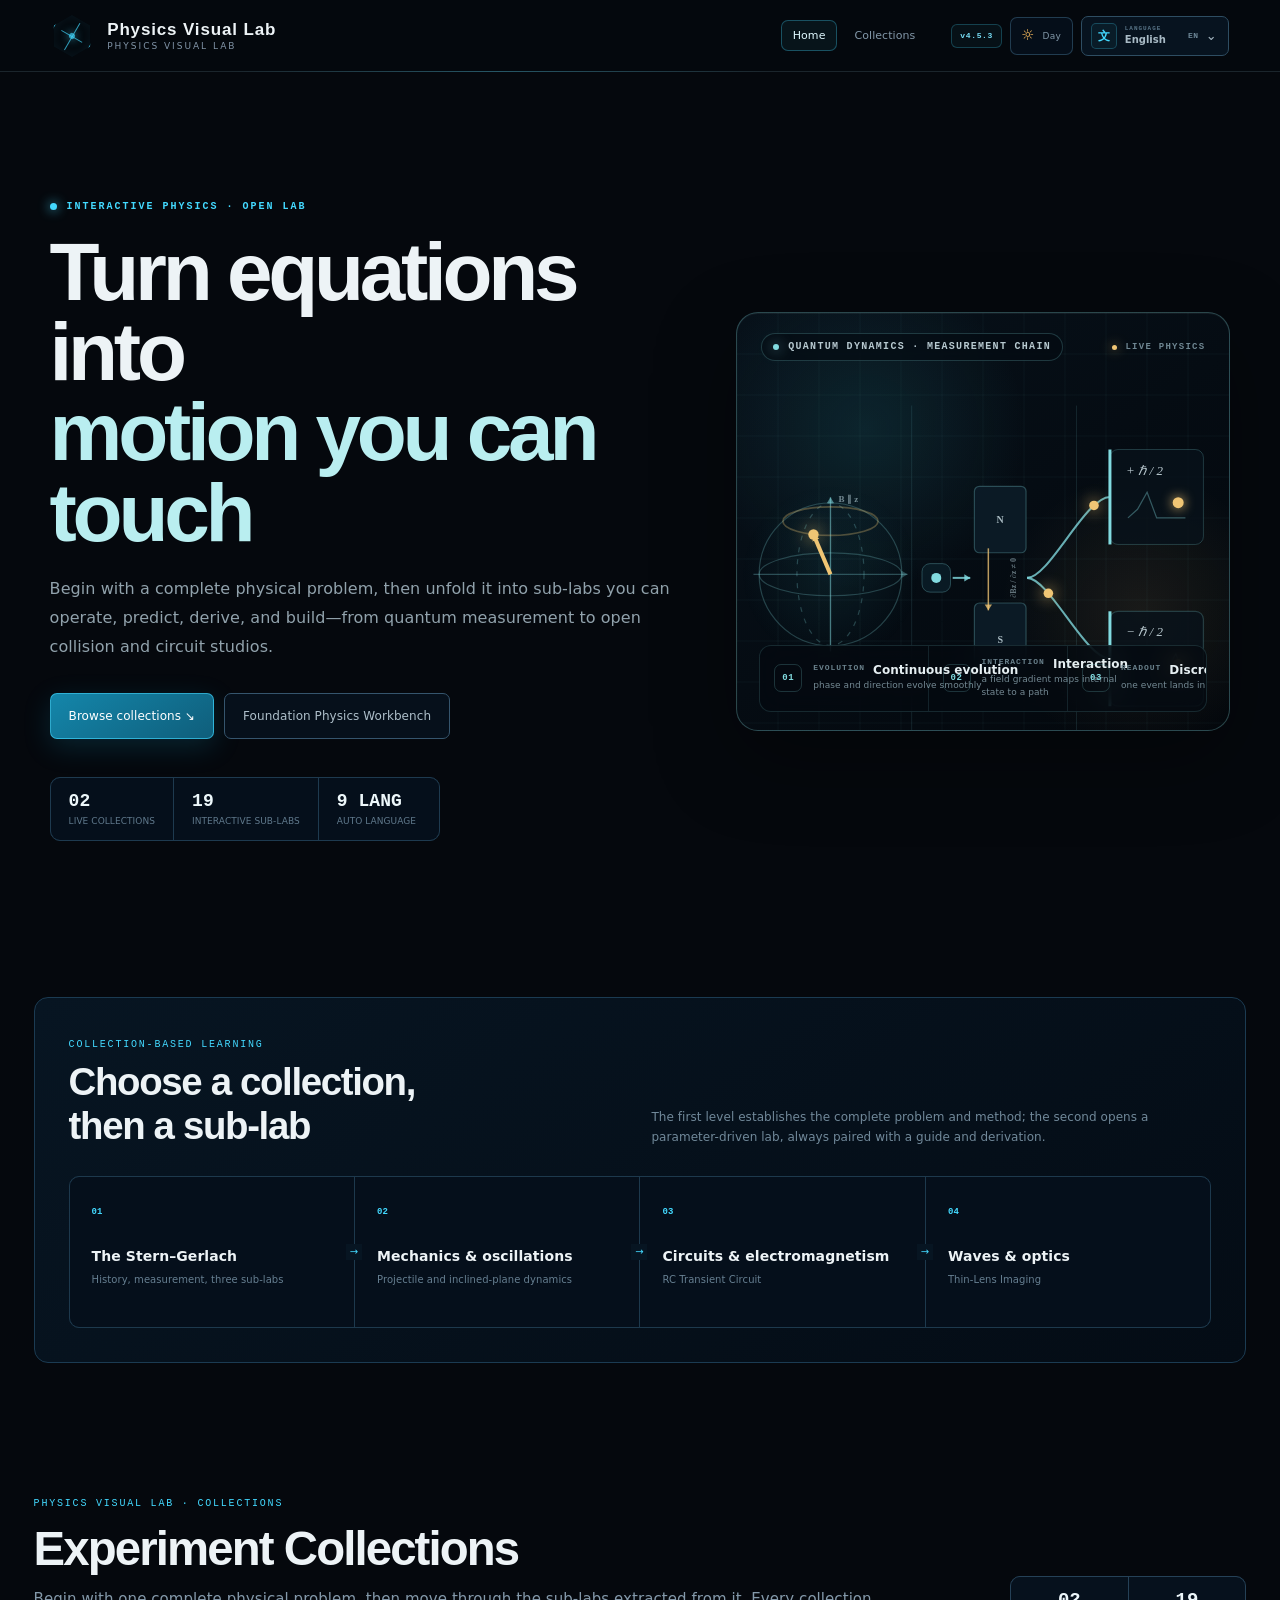
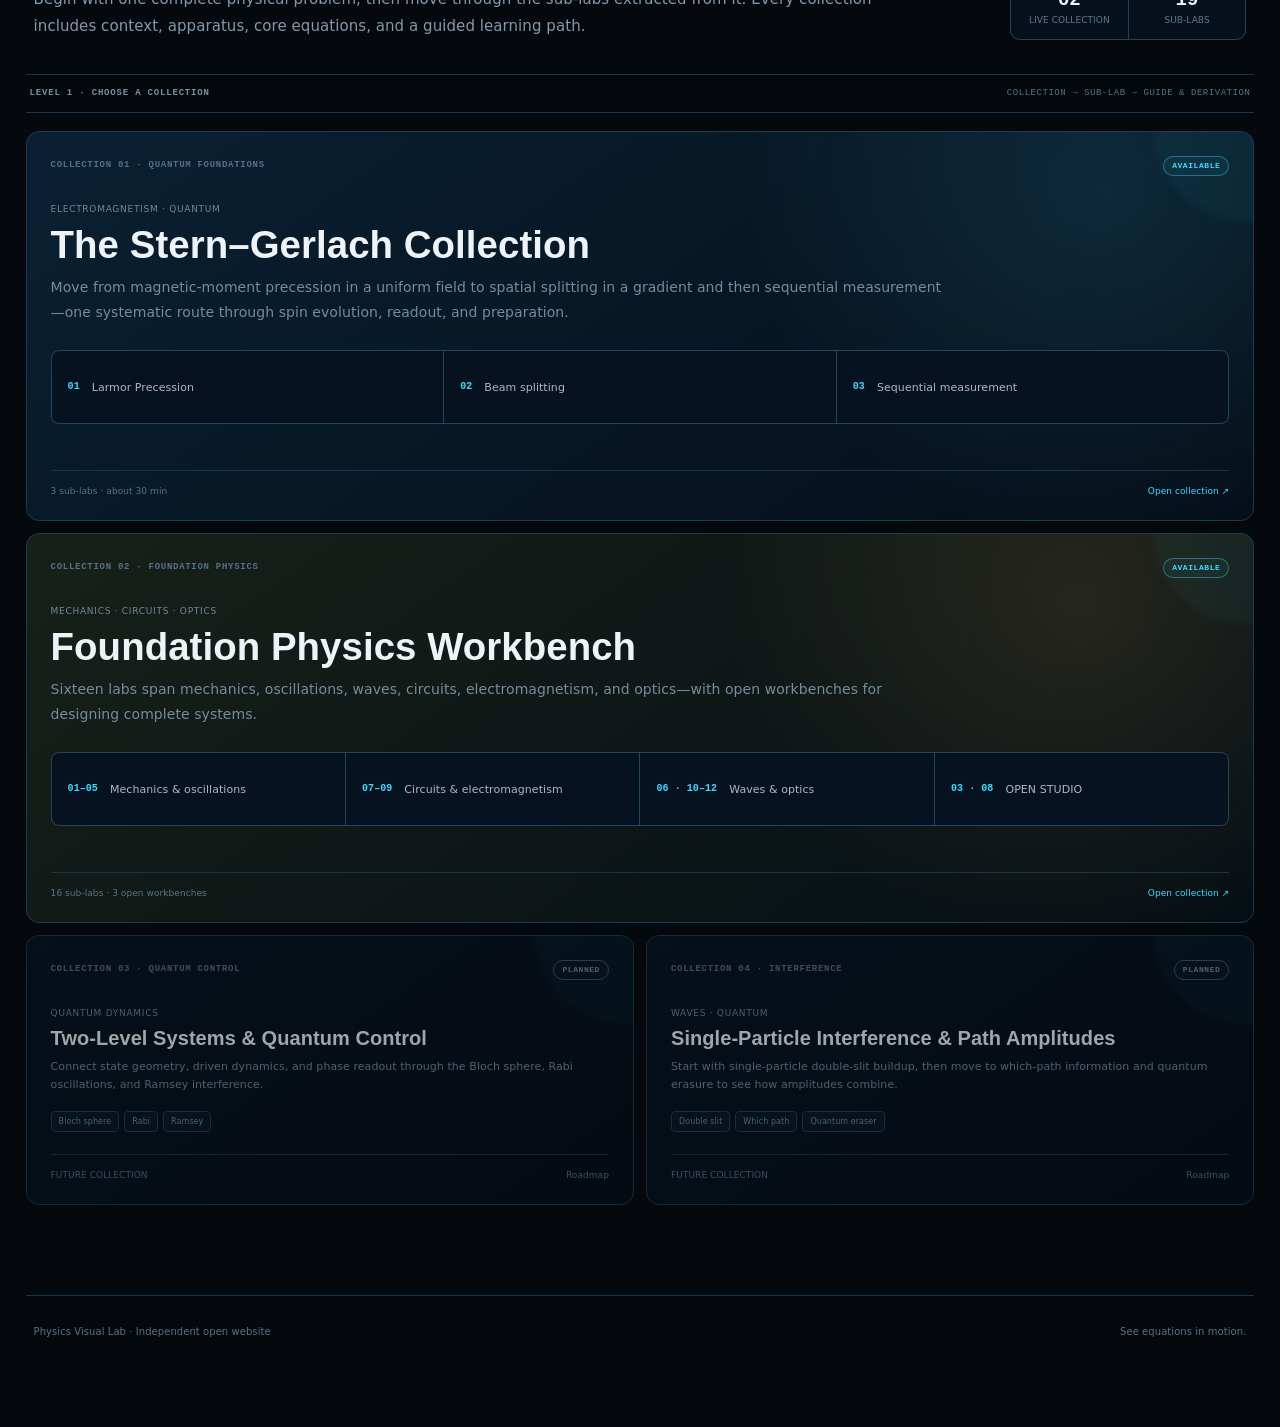
==== commit 09fc352a: "Add files via upload" ====
--- a/index.html
+++ b/index.html
@@ -4,9 +4,9 @@
 <meta charset="UTF-8">
 <meta name="viewport" content="width=device-width,initial-scale=1.0">
 <meta name="theme-color" content="#030812">
-<meta name="pvl-version" content="4.5.2">
+<meta name="pvl-version" content="4.5.3">
 <meta name="description" content="交互物理实验、动态推导与可搭建电路分析工作台。">
-<title>物理可视化实验室 v4.5.2</title>
+<title>物理可视化实验室 v4.5.3</title>
 <link rel="stylesheet" href="styles.css?v=4.2.1-hotfix">
 <link rel="stylesheet" href="pvl-overhaul-v4.4.1.css?v=4.4.1">
 <link rel="stylesheet" href="pvl-product-v4.5.1.css?v=4.5.1">
@@ -33,36 +33,29 @@
 <script>
 (() => {
   "use strict";
-  const VERSION = "4.5.2";
+  const VERSION = "4.5.3";
 
   function syncVersion() {
-    document.querySelectorAll(".pvl-version-badge").forEach((el) => {
-      el.textContent = `v${VERSION}`;
-      el.title = `Release ${VERSION} · 2026-07-15`;
-    });
-
-    const meta = document.querySelector('meta[name="pvl-version"]');
-    if (meta) meta.content = VERSION;
-
-    document.title = `物理可视化实验室 v${VERSION}`;
+    const badge = document.querySelector(".pvl-version-badge");
+    if (badge && badge.textContent !== `v${VERSION}`) {
+      badge.textContent = `v${VERSION}`;
+      badge.title = `Release ${VERSION} · 2026-07-15`;
+    }
     document.documentElement.dataset.pvlVersion = VERSION;
   }
 
-  function start() {
-    syncVersion();
-    new MutationObserver(syncVersion).observe(document.body, {
-      childList: true,
-      subtree: true
-    });
-    window.addEventListener("hashchange", syncVersion);
-    window.addEventListener("pvl:languagechange", syncVersion);
+  function scheduleSync() {
+    [0, 80, 250, 800, 1800].forEach(ms => setTimeout(syncVersion, ms));
   }
 
   if (document.readyState === "loading") {
-    document.addEventListener("DOMContentLoaded", start, { once: true });
+    document.addEventListener("DOMContentLoaded", scheduleSync, { once: true });
   } else {
-    start();
+    scheduleSync();
   }
+
+  window.addEventListener("hashchange", scheduleSync);
+  window.addEventListener("pvl:languagechange", scheduleSync);
 })();
 </script>
 </body>
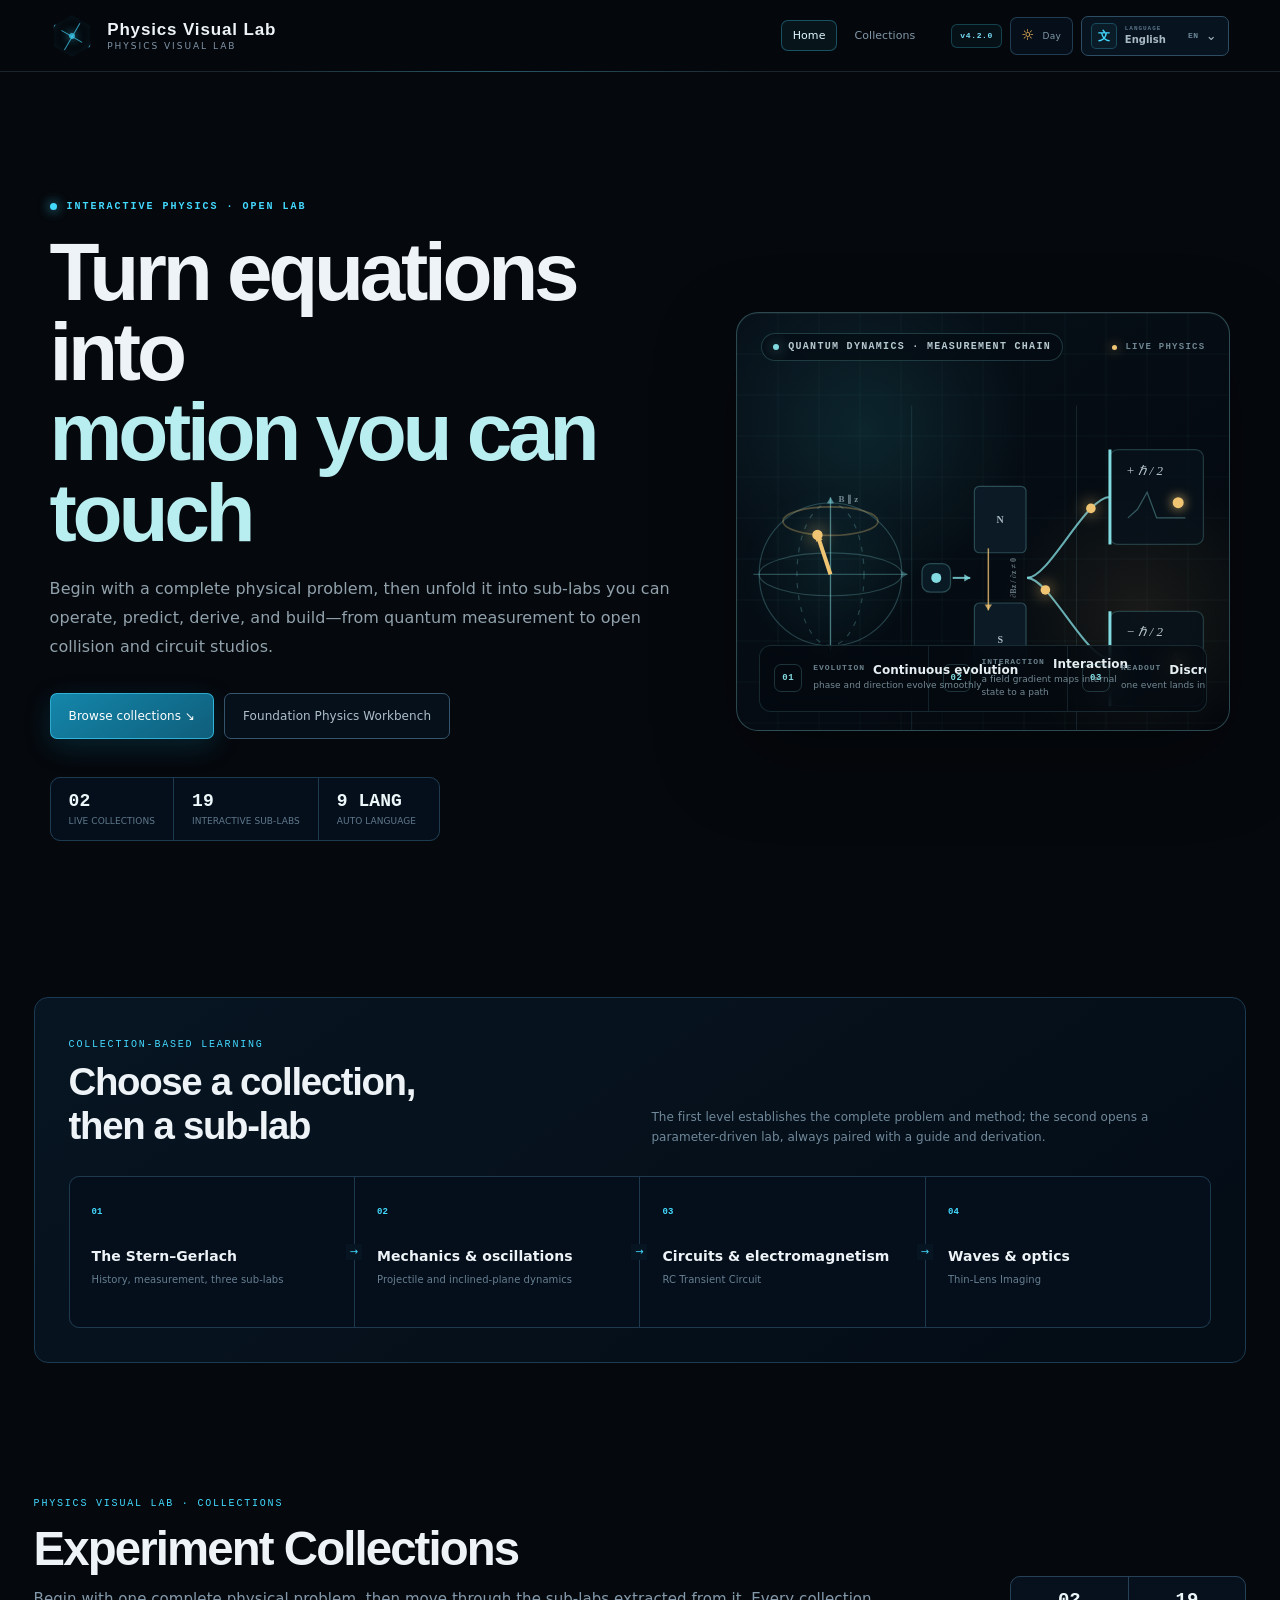
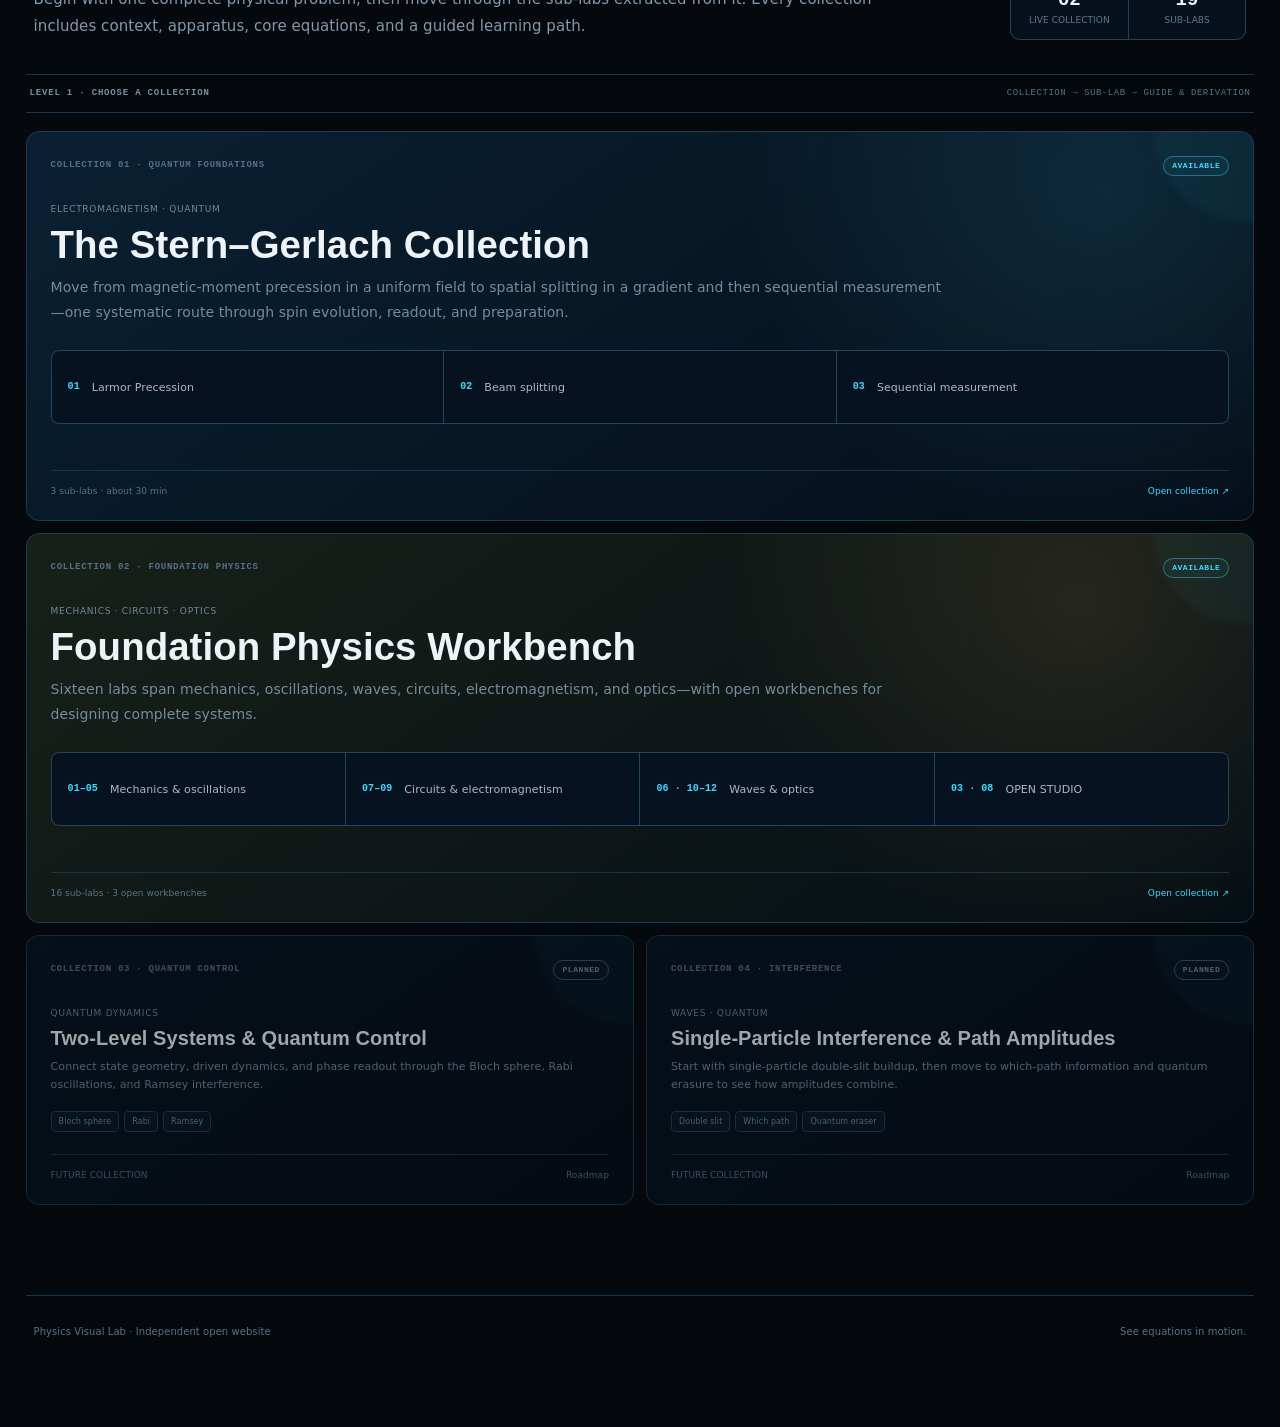
==== commit e7446ae6: "Add files via upload" ====
--- a/index.html
+++ b/index.html
@@ -4,19 +4,14 @@
 <meta charset="UTF-8">
 <meta name="viewport" content="width=device-width,initial-scale=1.0">
 <meta name="theme-color" content="#030812">
-<meta name="pvl-version" content="4.5.3">
+<meta name="pvl-version" content="4.5.4">
 <meta name="description" content="交互物理实验、动态推导与可搭建电路分析工作台。">
-<title>物理可视化实验室 v4.5.3</title>
+<title>物理可视化实验室 v4.5.4</title>
 <link rel="stylesheet" href="styles.css?v=4.2.1-hotfix">
 <link rel="stylesheet" href="pvl-overhaul-v4.4.1.css?v=4.4.1">
 <link rel="stylesheet" href="pvl-product-v4.5.1.css?v=4.5.1">
-<script>
-try{
-  if(localStorage.getItem("physics-visual-lab-theme")==="day"){
-    document.documentElement.dataset.theme="day";
-  }
-}catch{}
-</script>
+<link rel="stylesheet" href="pvl-qa-v4.5.4.css?v=4.5.4">
+<script>try{if(localStorage.getItem("physics-visual-lab-theme")==="day")document.documentElement.dataset.theme="day"}catch{}</script>
 </head>
 <body class="app-booting" data-route="home">
 <div id="root"></div>
@@ -30,33 +25,6 @@
 <script src="i18n.js?v=4.2.1-hotfix"></script>
 <script src="pvl-overhaul-v4.4.1.js?v=4.4.1"></script>
 <script src="pvl-product-v4.5.1.js?v=4.5.1"></script>
-<script>
-(() => {
-  "use strict";
-  const VERSION = "4.5.3";
-
-  function syncVersion() {
-    const badge = document.querySelector(".pvl-version-badge");
-    if (badge && badge.textContent !== `v${VERSION}`) {
-      badge.textContent = `v${VERSION}`;
-      badge.title = `Release ${VERSION} · 2026-07-15`;
-    }
-    document.documentElement.dataset.pvlVersion = VERSION;
-  }
-
-  function scheduleSync() {
-    [0, 80, 250, 800, 1800].forEach(ms => setTimeout(syncVersion, ms));
-  }
-
-  if (document.readyState === "loading") {
-    document.addEventListener("DOMContentLoaded", scheduleSync, { once: true });
-  } else {
-    scheduleSync();
-  }
-
-  window.addEventListener("hashchange", scheduleSync);
-  window.addEventListener("pvl:languagechange", scheduleSync);
-})();
-</script>
+<script src="pvl-qa-v4.5.4.js?v=4.5.4"></script>
 </body>
 </html>
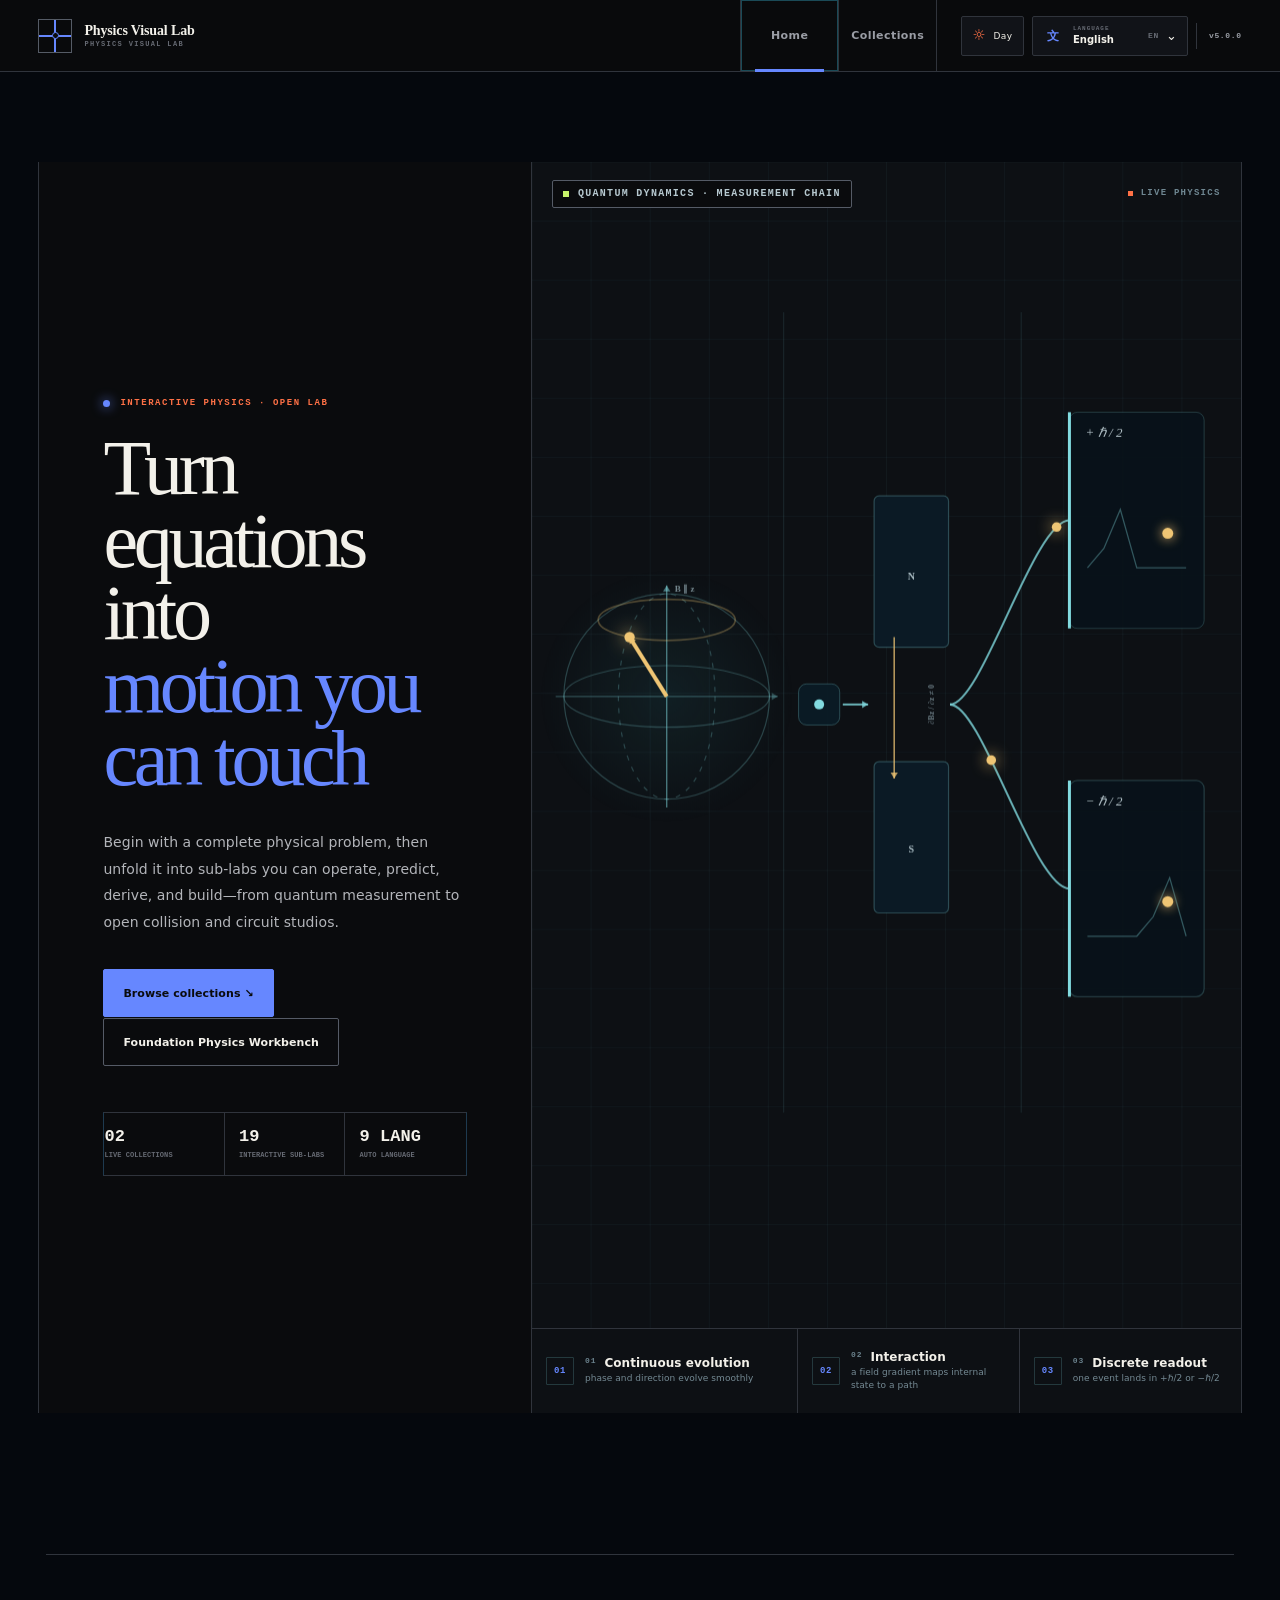
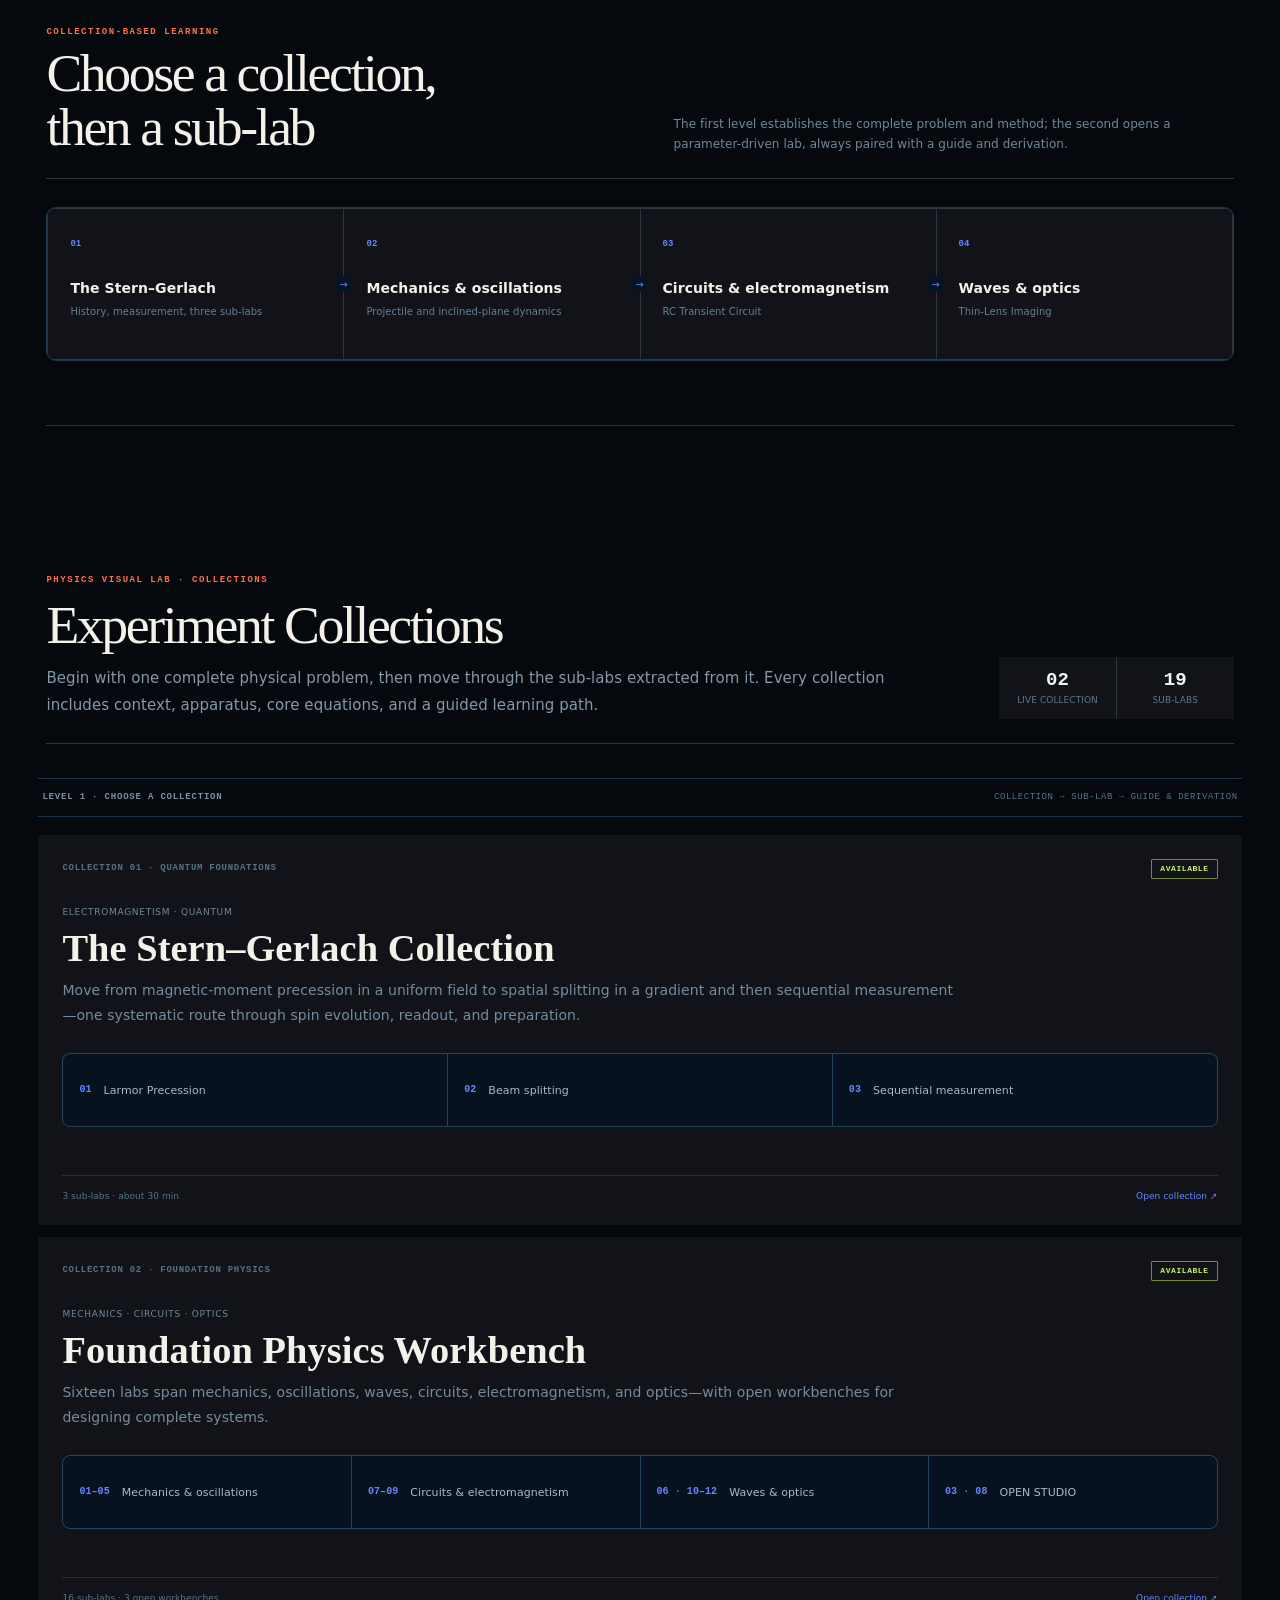
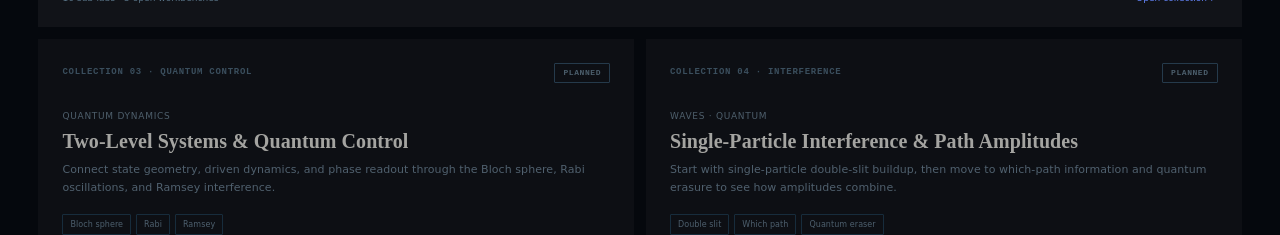
==== commit 9bf91255: "Add files via upload Deploy Physics Visual Lab v5.0.0" ====
--- a/index.html
+++ b/index.html
@@ -1,30 +1,5140 @@
 <!doctype html>
-<html lang="zh-CN">
+<html lang="zh-CN" data-pvl-version="5.0.0">
 <head>
-<meta charset="UTF-8">
-<meta name="viewport" content="width=device-width,initial-scale=1.0">
-<meta name="theme-color" content="#030812">
-<meta name="pvl-version" content="4.5.4">
-<meta name="description" content="交互物理实验、动态推导与可搭建电路分析工作台。">
-<title>物理可视化实验室 v4.5.4</title>
-<link rel="stylesheet" href="styles.css?v=4.2.1-hotfix">
-<link rel="stylesheet" href="pvl-overhaul-v4.4.1.css?v=4.4.1">
-<link rel="stylesheet" href="pvl-product-v4.5.1.css?v=4.5.1">
-<link rel="stylesheet" href="pvl-qa-v4.5.4.css?v=4.5.4">
-<script>try{if(localStorage.getItem("physics-visual-lab-theme")==="day")document.documentElement.dataset.theme="day"}catch{}</script>
+  <meta charset="UTF-8">
+  <meta name="viewport" content="width=device-width,initial-scale=1,viewport-fit=cover">
+  <meta name="theme-color" content="#0b0d10">
+  <meta name="color-scheme" content="dark light">
+  <meta name="pvl-version" content="5.0.0">
+  <meta name="description" content="通过交互实验、动态推导与可搭建工作台，探索量子测量、力学、电路与光学。">
+  <meta property="og:type" content="website">
+  <meta property="og:title" content="物理可视化实验室">
+  <meta property="og:description" content="可操作、可推导、可自行搭建的开放物理实验室。">
+  <meta property="og:url" content="https://kshorvvv.github.io/physics-visual-lab/">
+  <meta name="twitter:card" content="summary">
+  <title>物理可视化实验室 · v5.0.0</title>
+  <link rel="canonical" href="https://kshorvvv.github.io/physics-visual-lab/">
+  <style data-pvl-inline="assets/base.css">
+/* Physics Visual Lab base styles · v5.0.0 */
+:root{--font-geist-sans:Inter, ui-sans-serif, system-ui, -apple-system, BlinkMacSystemFont, "Segoe UI", sans-serif;--font-geist-mono:"SFMono-Regular", Consolas, "Liberation Mono", monospace;--background:#030812;--foreground:#eef5fa;--panel:#07121f;--panel-deep:#050d18;--line:#193247;--line-bright:#28516d;--cyan:#43d9ff;--cyan-dim:#159fc4;--amber:#f6b95b;--muted:#879bad;--muted-2:#5d7487}*{box-sizing:border-box}html{scroll-behavior:smooth;background:var(--background)}body{color:var(--foreground);font-family:var(--font-geist-sans), "Noto Sans SC", "Microsoft YaHei", sans-serif;background:radial-gradient(circle at 50% -20%,#145a801f,#0000 38rem),#030812;margin:0}button,input{font:inherit}button,a{-webkit-tap-highlight-color:transparent}button:focus-visible,a:focus-visible,input:focus-visible{outline:2px solid var(--cyan);outline-offset:3px}.site-shell{min-height:100vh;overflow:hidden}.site-header{z-index:10;-webkit-backdrop-filter:blur(18px);backdrop-filter:blur(18px);background:#030912db;border-bottom:1px solid #345d798c;justify-content:space-between;align-items:center;height:76px;padding:0 clamp(20px,3vw,50px);display:flex;position:relative}.site-header:after{content:"";background:linear-gradient(90deg,#0000,#43d9ffcc,#0000);width:38%;height:1px;position:absolute;bottom:-1px;left:22%;box-shadow:0 0 12px #43d9ff8c}.brand{color:inherit;align-items:center;gap:14px;text-decoration:none;display:inline-flex}.brand-mark{clip-path:polygon(25% 7%,75% 7%,100% 50%,75% 93%,25% 93%,0 50%);border:1px solid #43d9ffcc;width:42px;height:42px;position:relative;transform:rotate(30deg);box-shadow:inset 0 0 16px #43d9ff1a}.brand-mark:before,.brand-mark:after,.brand-mark span{content:"";background:#43d9ffb3;position:absolute}.brand-mark:before{width:1px;height:31px;top:5px;left:50%}.brand-mark:after{height:1px;top:50%;left:8px;right:8px}.brand-mark span{width:6px;height:6px;box-shadow:0 0 10px var(--cyan);border-radius:50%;top:calc(50% - 3px);left:calc(50% - 3px)}.brand-copy{gap:2px;display:grid}.brand-copy strong{letter-spacing:.05em;font-size:17px;font-weight:650}.brand-copy small{color:#8194a7;font:500 9px/1 var(--font-geist-sans), sans-serif;letter-spacing:.22em}.header-meta{letter-spacing:.08em;color:#c5d1da;align-items:center;gap:16px;font-size:13px;display:flex}.header-topic{color:var(--cyan)}.header-dot{color:#405a70}.catalog-link{color:#b7c7d4;border:1px solid #4a708c85;border-radius:8px;margin-left:16px;padding:10px 15px;text-decoration:none;transition:all .18s}.catalog-link:hover{color:var(--cyan);background:#43d9ff0d;border-color:#43d9ff9e}.lab-page{width:min(1600px,100% - clamp(24px,4vw,72px));margin:0 auto;padding:30px 0 90px}.hero-intro{grid-template-columns:minmax(0,1fr) auto;align-items:center;gap:40px;min-height:178px;padding:3px 20px 26px;display:grid}.eyebrow{color:#71889c;letter-spacing:.18em;align-items:center;gap:15px;margin:0 0 12px;font-size:10px;display:flex}.eyebrow span{color:var(--cyan);letter-spacing:.08em;align-items:center;gap:7px;font-size:11px;display:inline-flex}.eyebrow span:before{content:"";background:var(--cyan);width:6px;height:6px;box-shadow:0 0 10px var(--cyan);border-radius:50%}.hero-intro h1{letter-spacing:-.045em;margin:0;font-size:clamp(42px,4vw,68px);font-weight:680;line-height:1}.lead{color:#91a3b2;max-width:820px;margin:18px 0 0;font-size:clamp(14px,1.15vw,17px);line-height:1.85}.formula-panel{background-color:#050f1bc7;background-image:linear-gradient(#306c910b 1px,#0000 1px),linear-gradient(90deg,#306c910b 1px,#0000 1px),none;background-position:0 0,0 0,0 0;background-repeat:repeat,repeat,repeat;background-size:18px 18px;background-attachment:scroll,scroll,scroll;background-origin:padding-box,padding-box,padding-box;background-clip:border-box,border-box,border-box;border:1px solid #1b3b52;border-radius:13px;justify-content:center;align-items:center;gap:30px;min-width:390px;height:126px;padding:22px 30px;display:flex;box-shadow:inset 0 1px #76bee509}.equation{white-space:nowrap;color:#f1f5f7;align-items:center;gap:10px;font:italic clamp(22px,2vw,30px)/1.2 Georgia,Times New Roman,serif;display:flex}.fraction{text-align:center;line-height:1;display:inline-grid}.fraction span:first-child{border-bottom:1px solid #d7e0e6;padding:0 5px 5px}.fraction span:last-child{padding-top:5px}.equation sub{font-size:60%}.formula-divider{background:#254156;width:1px;height:64px}.instrument-grid{grid-template-columns:minmax(0,2.25fr) minmax(360px,.95fr);gap:18px;min-height:650px;display:grid}.visual-panel,.control-panel{background:linear-gradient(145deg,#071321fa,#030a13fa);border:1px solid #1b3b52;border-radius:15px;position:relative;overflow:hidden;box-shadow:inset 0 1px #75bbde0a,0 28px 80px #00000047}.visual-panel:before,.control-panel:before{content:"";pointer-events:none;z-index:3;border:1px solid #2b4f6847;border-radius:10px;position:absolute;inset:8px}.visual-grid{opacity:.22;background-image:linear-gradient(#2c688f1c 1px,#0000 1px),linear-gradient(90deg,#2c688f1c 1px,#0000 1px);background-size:32px 32px;position:absolute;inset:0;-webkit-mask-image:radial-gradient(circle,#000 15%,#0000 82%);mask-image:radial-gradient(circle,#000 15%,#0000 82%)}.larmor-canvas{cursor:grab;touch-action:none;width:100%;height:100%;position:absolute;inset:0}.larmor-canvas:active{cursor:grabbing}.telemetry{z-index:2;color:#b7c7d2;font:500 12px/1.3 var(--font-geist-mono), monospace;pointer-events:none;gap:6px;display:grid;position:absolute;top:28px;left:30px}.live-status{color:#8295a5;font-family:var(--font-geist-sans), sans-serif;letter-spacing:.05em;margin-bottom:5px}.live-status i{background:#607789;border-radius:50%;width:7px;height:7px;margin-right:7px;display:inline-block}.live-status.is-running{color:var(--cyan)}.live-status.is-running i{background:var(--cyan);box-shadow:0 0 12px var(--cyan);animation:1.8s ease-in-out infinite breathe}.view-actions{z-index:4;-webkit-backdrop-filter:blur(8px);backdrop-filter:blur(8px);background:#040d18b8;border:1px solid #345b7599;border-radius:8px;padding:3px;display:flex;position:absolute;top:28px;right:28px}.view-actions button{color:#8195a6;letter-spacing:.04em;cursor:pointer;background:0 0;border:0;border-radius:5px;padding:7px 10px;font-size:10px}.view-actions button:hover{color:var(--cyan);background:#43d9ff0f}.canvas-hint{z-index:2;color:#60788a;pointer-events:none;gap:10px;font-size:10px;display:flex;position:absolute;bottom:22px;left:50%;transform:translate(-50%)}.canvas-hint span{white-space:nowrap;background:#030b149e;border:1px solid #32546c66;border-radius:20px;padding:6px 9px}.control-panel{padding:28px 30px 22px}.control-header{z-index:4;border-bottom:1px solid #1d384d;justify-content:space-between;align-items:flex-start;padding-bottom:20px;display:flex;position:relative}.panel-kicker{color:#627e92;font:500 9px/1 var(--font-geist-mono), monospace;letter-spacing:.14em;margin-bottom:5px;display:block}.control-header h2{letter-spacing:.03em;margin:0;font-size:20px}.control-index{color:#577286;font:500 10px/1 var(--font-geist-mono), monospace}.range-control{z-index:4;border-bottom:1px solid #244258b8;padding:22px 0 20px;position:relative}.range-heading{justify-content:space-between;align-items:center;gap:12px;margin-bottom:16px;display:flex}.range-heading label{color:#aebdca;font-size:13px}.range-heading i{color:#e7eef2;margin-left:4px;font:italic 17px/1 Georgia,serif}.range-heading output{color:#f5f8fa;font:550 14px/1 var(--font-geist-mono), monospace;white-space:nowrap}.control-range{appearance:none;cursor:pointer;background:0 0;width:100%;height:18px;margin:0;display:block}.control-range::-webkit-slider-runnable-track{background:linear-gradient(90deg, var(--cyan) 0%, var(--cyan) var(--fill), #25394a var(--fill), #25394a 100%);border-radius:10px;height:4px}.control-range::-moz-range-track{background:#25394a;border-radius:10px;height:4px}.control-range::-moz-range-progress{background:var(--cyan);border-radius:10px;height:4px}.control-range::-webkit-slider-thumb{appearance:none;background:var(--cyan);border:2px solid #dbf7ff;border-radius:50%;width:18px;height:18px;margin-top:-7px;box-shadow:0 0 0 4px #43d9ff14,0 0 14px #43d9ff99}.control-range::-moz-range-thumb{background:var(--cyan);border:2px solid #dbf7ff;border-radius:50%;width:16px;height:16px;box-shadow:0 0 14px #43d9ff99}.range-scale{color:#536c7f;font:500 9px/1 var(--font-geist-mono), monospace;justify-content:space-between;margin-top:5px;display:flex}.segmented-row{z-index:4;color:#aebdca;justify-content:space-between;align-items:center;gap:18px;padding:20px 0;font-size:13px;display:flex;position:relative}.segmented{background:#060e19;border:1px solid #29445a;border-radius:8px;flex:1;grid-template-columns:1fr 1fr;max-width:210px;padding:3px;display:grid}.segmented button{color:#71889a;cursor:pointer;background:0 0;border:0;border-radius:5px;padding:8px 14px}.segmented button.active{color:#dff9ff;background:linear-gradient(#1daacf57,#116f8e3b);box-shadow:inset 0 0 0 1px #43d9ff57}.transport-controls{z-index:4;border-bottom:1px solid #244258b8;grid-template-columns:1.25fr 1fr 1fr;gap:8px;padding-bottom:19px;display:grid;position:relative}.transport-controls button{color:#9fb0bd;cursor:pointer;background:#060f1be0;border:1px solid #35556d;border-radius:8px;min-height:49px;font-size:12px;transition:all .16s}.transport-controls button:hover{color:#e8f5fa;border-color:#4f7893;transform:translateY(-1px)}.transport-controls button span{margin-right:5px;font-size:15px}.transport-controls .primary-control{color:#fff;background:linear-gradient(145deg,#1486aa,#0f5e7b);border-color:#43d9ff99;box-shadow:0 8px 28px #1397bc33,inset 0 1px #ffffff29}.live-readout{z-index:4;grid-template-columns:1.3fr 1fr .8fr;gap:12px;padding:18px 0 11px;display:grid;position:relative}.live-readout div{min-width:0}.live-readout span{color:#587286;margin-bottom:7px;font-size:9px;display:block}.live-readout strong{color:#b9c9d4;font:500 10px/1.45 var(--font-geist-mono), monospace;overflow-wrap:anywhere;display:block}.timescale-note{z-index:4;color:#536f83;text-align:center;margin:0;font-size:9px;line-height:1.55;position:relative}.quick-lab,.physics-story,.module-catalog{margin-top:clamp(90px,10vw,150px)}.section-heading{max-width:760px;margin-bottom:36px}.section-heading>span,.section-label{color:var(--cyan);font:500 10px/1 var(--font-geist-mono), monospace;letter-spacing:.18em}.section-heading h2,.story-copy h2{letter-spacing:-.035em;margin:14px 0 12px;font-size:clamp(30px,3.3vw,50px);line-height:1.12}.section-heading p,.story-copy>p{color:#8499aa;margin:0;font-size:15px;line-height:1.8}.experiment-cards{grid-template-columns:repeat(3,1fr);gap:16px;display:grid}.experiment-card{min-height:215px;color:inherit;text-align:left;cursor:pointer;background:linear-gradient(135deg,#0c1f32eb,#050e19eb),#06101c;border:1px solid #19364c;border-radius:13px;padding:27px;transition:all .2s;position:relative;overflow:hidden}.experiment-card:after{content:"";filter:blur(4px);background:#43d9ff12;border-radius:50%;width:180px;height:180px;transition:all .2s;position:absolute;top:-90px;right:-90px}.experiment-card:hover{border-color:#43d9ff8c;transform:translateY(-3px);box-shadow:0 16px 50px #00000040}.experiment-card:hover:after{background:#43d9ff21}.card-number{color:#45657b;font:500 10px/1 var(--font-geist-mono), monospace;margin-bottom:34px;display:block}.experiment-card strong{margin-bottom:10px;font-size:18px;display:block}.experiment-card p{color:#7890a2;max-width:320px;margin:0;font-size:13px;line-height:1.65}.card-action{color:var(--cyan);letter-spacing:.05em;font-size:10px;position:absolute;bottom:23px;right:25px}.physics-story{background:radial-gradient(circle at 14% 30%,#2ea8d014,#0000 36%),linear-gradient(90deg,#0613209e,#040c1633);border-top:1px solid #18354a;border-bottom:1px solid #18354a;grid-template-columns:.9fr 1.1fr;align-items:center;gap:clamp(45px,8vw,130px);padding:clamp(38px,5vw,78px);display:grid}.story-copy>p{max-width:620px}.invariant-row{flex-wrap:wrap;gap:8px;margin-top:28px;display:flex}.invariant-row span{color:#93aabc;background:#040d17a6;border:1px solid #26465d;border-radius:5px;padding:8px 11px;font:italic 12px/1 Georgia,serif}.derivation{margin:0;padding:0;list-style:none;position:relative}.derivation:before{content:"";background:linear-gradient(var(--cyan), #43d9ff14);width:1px;position:absolute;top:21px;bottom:21px;left:20px}.derivation li{grid-template-columns:42px 1fr;align-items:center;gap:18px;padding:17px 0;display:grid;position:relative}.derivation li>span{z-index:1;width:42px;height:42px;color:var(--cyan);font:600 9px/1 var(--font-geist-mono), monospace;background:#071522;border:1px solid #2c6685;border-radius:50%;place-items:center;display:grid;position:relative}.derivation div{background:#05101cc2;border:1px solid #1d3b51;border-radius:10px;justify-content:space-between;align-items:center;gap:20px;min-height:72px;padding:13px 20px;display:flex}.derivation small{color:#72899a}.derivation strong{color:#edf4f7;font:italic clamp(18px,1.8vw,26px)/1 Georgia,serif}.catalog-heading{max-width:860px}.module-list{background:#1a3448;border:1px solid #1a3448;border-radius:13px;grid-template-columns:repeat(3,1fr);gap:1px;display:grid;overflow:hidden}.module-card{background:#050f1b;min-height:245px;padding:32px}.module-card.current{background:radial-gradient(circle at 80% 10%,#f6b95b1a,#0000 35%),linear-gradient(140deg,#0a1d2d,#06111d)}.module-card>span{color:#557185;font:500 9px/1 var(--font-geist-mono), monospace;letter-spacing:.09em}.module-card h3{margin:54px 0 9px;font-size:22px}.module-card p{color:#71889a;margin:0;font-size:12px}.module-card i{color:#4f6c7f;margin-top:26px;font-size:10px;font-style:normal;display:inline-block}.module-card.current i{color:var(--amber)}.site-footer{color:#536c7e;border-top:1px solid #142c3d;justify-content:space-between;align-items:center;min-height:100px;padding:0 clamp(24px,5vw,78px);font-size:11px;display:flex}@keyframes breathe{0%,to{opacity:.65}50%{opacity:1}}@media (width<=1180px){.hero-intro{grid-template-columns:1fr;gap:24px}.formula-panel{width:min(100%,620px);min-width:0}.instrument-grid{grid-template-columns:1fr}.visual-panel{min-height:640px}.control-panel{grid-template-columns:repeat(3,1fr);gap:0 28px;display:grid}.control-header,.segmented-row,.transport-controls,.live-readout,.timescale-note{grid-column:1/-1}.live-readout{max-width:760px}}@media (width<=780px){.site-header{height:68px;padding:0 16px}.brand-mark{width:34px;height:34px}.brand-copy strong{font-size:14px}.brand-copy small,.header-topic,.header-dot,.header-meta>span:last-of-type{display:none}.catalog-link{margin:0;padding:8px 10px;font-size:11px}.lab-page{width:calc(100% - 24px);padding-top:24px}.hero-intro{padding:0 4px 24px}.hero-intro h1{font-size:43px}.lead{line-height:1.7}.formula-panel{gap:18px;height:auto;min-height:105px;padding:19px 20px}.equation{font-size:20px}.formula-divider{height:52px}.visual-panel{min-height:520px}.telemetry{font-size:10px;top:24px;left:22px}.view-actions{top:22px;right:20px}.view-actions button{padding:6px 8px;font-size:9px}.canvas-hint span:nth-child(3){display:none}.control-panel{padding:25px 22px 20px;display:block}.transport-controls{grid-template-columns:1.2fr 1fr 1fr}.transport-controls button{min-height:46px;font-size:11px}.quick-lab,.physics-story,.module-catalog{margin-top:82px}.experiment-cards,.module-list{grid-template-columns:1fr}.physics-story{grid-template-columns:1fr;gap:45px;padding:42px 22px}.derivation div{flex-direction:column;align-items:flex-start}.module-card{min-height:205px}.module-card h3{margin-top:40px}}@media (width<=480px){.brand{gap:9px}.brand-copy strong{font-size:12px}.catalog-link{border:0;padding:8px 0}.hero-intro h1{font-size:38px}.eyebrow{gap:8px;display:grid}.formula-panel{justify-content:space-around;gap:10px}.equation{gap:6px;font-size:17px}.visual-panel{min-height:470px}.canvas-hint{gap:5px}.canvas-hint span{padding:5px 7px;font-size:9px}.segmented-row{flex-direction:column;align-items:flex-start}.segmented{width:100%;max-width:none}.transport-controls{grid-template-columns:1fr 1fr}.transport-controls .primary-control{grid-column:1/-1}.live-readout{grid-template-columns:1fr 1fr}.live-readout div:first-child{grid-column:1/-1}.site-footer{flex-direction:column;justify-content:center;gap:8px}}@media (prefers-reduced-motion:reduce){html{scroll-behavior:auto}*,:before,:after{transition-duration:.01ms!important;animation-duration:.01ms!important;animation-iteration-count:1!important}}
+
+.legacy-catalog-hidden{display:none!important}
+.sg-lab,.experiment-directory{margin-top:clamp(90px,10vw,150px);scroll-margin-top:92px}
+.sg-section-head,.directory-head{display:flex;justify-content:space-between;align-items:flex-end;gap:34px;margin:0 8px 34px}
+.sg-section-copy,.directory-copy{max-width:850px}
+.sg-section-label,.directory-label{color:var(--cyan);font:500 10px/1 var(--font-geist-mono),monospace;letter-spacing:.18em}
+.sg-section-head h2,.directory-head h2{letter-spacing:-.04em;margin:13px 0 12px;font-size:clamp(32px,3.7vw,54px);line-height:1.08}
+.sg-section-head p,.directory-head p{color:#8499aa;margin:0;font-size:15px;line-height:1.8}
+.sg-mode-tabs{flex:0 0 auto;background:#050e19;border:1px solid #29465b;border-radius:10px;padding:4px;display:grid;grid-template-columns:1fr 1fr;gap:4px}
+.sg-mode-tabs button{min-width:145px;color:#6f8799;cursor:pointer;background:transparent;border:0;border-radius:7px;padding:11px 13px;text-align:left;transition:all .18s}
+.sg-mode-tabs button span{color:#4d6b80;font:600 9px/1 var(--font-geist-mono),monospace;margin-right:7px}
+.sg-mode-tabs button b{font-size:12px;font-weight:550}
+.sg-mode-tabs button.active{color:#e6faff;background:linear-gradient(145deg,#1486aa4d,#0f5e7b3d);box-shadow:inset 0 0 0 1px #43d9ff57}
+.sg-mode-tabs button.active span{color:var(--cyan)}
+.sg-workbench{display:grid;grid-template-columns:minmax(0,2.05fr) minmax(350px,.95fr);gap:18px;min-height:650px}
+.sg-visual-panel,.sg-control-panel{background:linear-gradient(145deg,#071321fa,#030a13fa);border:1px solid #1b3b52;border-radius:15px;position:relative;overflow:hidden;box-shadow:inset 0 1px #75bbde0a,0 28px 80px #00000047}
+.sg-visual-panel:before,.sg-control-panel:before{content:"";pointer-events:none;z-index:3;border:1px solid #2b4f6847;border-radius:10px;position:absolute;inset:8px}
+.sg-canvas{width:100%;height:100%;min-height:650px;display:block}
+.sg-canvas-grid{pointer-events:none;opacity:.2;background-image:linear-gradient(#2c688f1c 1px,#0000 1px),linear-gradient(90deg,#2c688f1c 1px,#0000 1px);background-size:32px 32px;position:absolute;inset:0;-webkit-mask-image:radial-gradient(circle,#000 18%,#0000 88%);mask-image:radial-gradient(circle,#000 18%,#0000 88%)}
+.sg-visual-hud{z-index:4;pointer-events:none;position:absolute;top:27px;left:29px;display:grid;gap:6px;color:#a9bdca;font:500 11px/1.35 var(--font-geist-mono),monospace}
+.sg-visual-hud strong{color:var(--cyan);font-weight:550}
+.sg-legend{z-index:4;pointer-events:none;position:absolute;bottom:24px;left:28px;right:28px;display:flex;justify-content:space-between;gap:10px;color:#698296;font-size:9px}
+.sg-legend span{background:#030b14b8;border:1px solid #32546c66;border-radius:20px;padding:6px 9px}
+.sg-control-panel{padding:28px 30px 24px}
+.sg-control-title{z-index:4;border-bottom:1px solid #1d384d;padding-bottom:18px;position:relative}
+.sg-control-title small{color:#627e92;font:500 9px/1 var(--font-geist-mono),monospace;letter-spacing:.14em;display:block;margin-bottom:6px}
+.sg-control-title h3{margin:0;font-size:19px;letter-spacing:.02em}
+.sg-panel[hidden]{display:none!important}
+.sg-fieldset{z-index:4;border:0;border-bottom:1px solid #244258b8;margin:0;padding:20px 0;position:relative}
+.sg-fieldset legend,.sg-range-head label,.sg-toggle-row>span{color:#aebdca;font-size:12px}
+.sg-chip-grid{display:grid;grid-template-columns:repeat(4,1fr);gap:6px;margin-top:13px}
+.sg-chip-grid button,.sg-branch-buttons button,.sg-preset-grid button{color:#72899b;cursor:pointer;background:#060f1b;border:1px solid #29465c;border-radius:7px;min-height:36px;font-size:10px;transition:all .16s}
+.sg-chip-grid button:hover,.sg-branch-buttons button:hover,.sg-preset-grid button:hover{color:#dff9ff;border-color:#4d7893}
+.sg-chip-grid button.active,.sg-branch-buttons button.active{color:#e5faff;background:linear-gradient(#1daacf57,#116f8e3b);border-color:#43d9ff75}
+.sg-range{z-index:4;border-bottom:1px solid #244258b8;padding:19px 0 17px;position:relative}
+.sg-range-head{display:flex;justify-content:space-between;align-items:center;gap:12px;margin-bottom:13px}
+.sg-range-head output{color:#f5f8fa;font:550 12px/1 var(--font-geist-mono),monospace}
+.sg-range input{appearance:none;cursor:pointer;background:transparent;width:100%;height:18px;margin:0;display:block}
+.sg-range input::-webkit-slider-runnable-track{background:linear-gradient(90deg,var(--cyan) 0%,var(--cyan) var(--fill),#25394a var(--fill),#25394a 100%);border-radius:10px;height:4px}
+.sg-range input::-webkit-slider-thumb{appearance:none;background:var(--cyan);border:2px solid #dbf7ff;border-radius:50%;width:17px;height:17px;margin-top:-6.5px;box-shadow:0 0 0 4px #43d9ff14,0 0 14px #43d9ff99}
+.sg-range input::-moz-range-track{background:#25394a;border-radius:10px;height:4px}
+.sg-range input::-moz-range-progress{background:var(--cyan);height:4px}
+.sg-range input::-moz-range-thumb{background:var(--cyan);border:2px solid #dbf7ff;border-radius:50%;width:15px;height:15px}
+.sg-toggle-row{z-index:4;display:flex;justify-content:space-between;align-items:center;gap:18px;border-bottom:1px solid #244258b8;padding:18px 0;position:relative}
+.sg-toggle{width:48px;height:27px;padding:3px;cursor:pointer;background:#172a39;border:1px solid #36566d;border-radius:20px;transition:all .18s}
+.sg-toggle:before{content:"";display:block;width:19px;height:19px;background:#7890a2;border-radius:50%;transition:all .18s}
+.sg-toggle[aria-checked="true"]{background:#0f647f;border-color:#43d9ff8c}
+.sg-toggle[aria-checked="true"]:before{background:#dff9ff;transform:translateX(19px);box-shadow:0 0 10px #43d9ff}
+.sg-result-grid{z-index:4;display:grid;grid-template-columns:1fr 1fr;gap:8px;padding-top:18px;position:relative}
+.sg-result-card{background:#050e19;border:1px solid #263f53;border-radius:9px;padding:12px}
+.sg-result-card span{color:#637d90;font-size:9px;display:block;margin-bottom:7px}
+.sg-result-card strong{color:#edf7fa;font:550 13px/1.3 var(--font-geist-mono),monospace;display:block}
+.sg-result-card.plus strong{color:var(--cyan)}
+.sg-result-card.minus strong{color:var(--amber)}
+.sg-formula-note{z-index:4;color:#698397;text-align:center;margin:14px 0 0;font:500 10px/1.65 var(--font-geist-mono),monospace;position:relative}
+.sg-preset-grid{z-index:4;grid-template-columns:1fr 1fr;gap:7px;border-bottom:1px solid #244258b8;padding:19px 0;display:grid;position:relative}
+.sg-preset-grid button{padding:8px}
+.sg-branch-row{z-index:4;display:flex;justify-content:space-between;align-items:center;gap:18px;border-bottom:1px solid #244258b8;padding:18px 0;position:relative}
+.sg-branch-row>span{color:#aebdca;font-size:12px}
+.sg-branch-buttons{display:grid;grid-template-columns:1fr 1fr;gap:5px;width:150px}
+.sg-sequence-readout{z-index:4;display:grid;gap:8px;padding-top:18px;position:relative}
+.sg-sequence-readout div{display:flex;justify-content:space-between;align-items:center;gap:15px;color:#668195;font-size:9px}
+.sg-sequence-readout strong{color:#dcecf3;font:500 10px/1.35 var(--font-geist-mono),monospace;text-align:right}
+.sg-concept-strip{display:grid;grid-template-columns:repeat(3,1fr);gap:12px;margin-top:16px}
+.sg-concept-card{background:linear-gradient(145deg,#071321,#040c15);border:1px solid #1b3b52;border-radius:11px;padding:19px 21px}
+.sg-concept-card span{color:var(--cyan);font:500 9px/1 var(--font-geist-mono),monospace;letter-spacing:.08em}
+.sg-concept-card strong{display:block;margin:10px 0 7px;font-size:14px}
+.sg-concept-card p{color:#71899b;margin:0;font-size:11px;line-height:1.65}
+.directory-stat{flex:0 0 auto;display:grid;grid-template-columns:1fr 1fr;gap:1px;background:#254157;border:1px solid #254157;border-radius:10px;overflow:hidden}
+.directory-stat div{min-width:100px;background:#06111d;padding:14px 18px;text-align:center}
+.directory-stat strong{color:#edf7fa;font:650 19px/1 var(--font-geist-mono),monospace;display:block}
+.directory-stat span{color:#60798c;font-size:9px;margin-top:5px;display:block}
+.directory-toolbar{display:flex;justify-content:space-between;align-items:center;gap:18px;border-top:1px solid #19364c;border-bottom:1px solid #19364c;padding:14px 4px;margin-bottom:18px}
+.directory-filters{display:flex;flex-wrap:wrap;gap:7px}
+.directory-filters button{color:#71899a;cursor:pointer;background:#06101b;border:1px solid #29465b;border-radius:20px;padding:8px 13px;font-size:10px}
+.directory-filters button.active{color:#dff9ff;background:#126c893d;border-color:#43d9ff6b}
+.directory-path{color:#587386;font:500 9px/1 var(--font-geist-mono),monospace;letter-spacing:.06em}
+.experiment-directory-grid{display:grid;grid-template-columns:repeat(3,1fr);gap:12px}
+.directory-card{min-height:270px;color:inherit;background:linear-gradient(145deg,#071321,#040c15);border:1px solid #1b3b52;border-radius:13px;padding:24px;text-decoration:none;position:relative;overflow:hidden;display:flex;flex-direction:column;transition:transform .18s,border-color .18s,box-shadow .18s}
+.directory-card[href]:hover{border-color:#43d9ff80;transform:translateY(-3px);box-shadow:0 16px 50px #0000003d}
+.directory-card[hidden]{display:none}
+.directory-card:after{content:"";pointer-events:none;position:absolute;top:-100px;right:-90px;width:190px;height:190px;border-radius:50%;background:#43d9ff0b;filter:blur(4px)}
+.directory-card.planned{opacity:.67}
+.directory-card-top{display:flex;justify-content:space-between;align-items:center;gap:10px}
+.directory-code{color:#557185;font:600 9px/1 var(--font-geist-mono),monospace;letter-spacing:.08em}
+.directory-status{color:#6f899b;border:1px solid #36536a;border-radius:20px;padding:5px 8px;font:600 8px/1 var(--font-geist-mono),monospace;letter-spacing:.07em}
+.directory-status.live{color:var(--cyan);background:#43d9ff0a;border-color:#43d9ff61}
+.directory-category{color:#72899a;margin-top:28px;font-size:9px;letter-spacing:.08em}
+.directory-card h3{margin:9px 0 8px;font-size:20px}
+.directory-card p{color:#758c9e;margin:0;font-size:11px;line-height:1.65}
+.directory-tags{display:flex;flex-wrap:wrap;gap:5px;margin-top:17px}
+.directory-tags span{color:#718a9d;background:#071825;border:1px solid #203e53;border-radius:4px;padding:5px 7px;font-size:8px}
+.directory-card-foot{display:flex;justify-content:space-between;gap:12px;border-top:1px solid #193448;margin-top:auto;padding-top:15px;color:#587386;font-size:9px}
+.directory-card[href] .directory-card-foot span:last-child{color:var(--cyan)}
+@media (width<=1180px){.sg-section-head,.directory-head{align-items:flex-start;flex-direction:column}.sg-workbench{grid-template-columns:1fr}.sg-visual-panel,.sg-canvas{min-height:620px}.experiment-directory-grid{grid-template-columns:repeat(2,1fr)}}
+@media (width<=780px){.sg-section-head,.directory-head{margin-left:4px;margin-right:4px}.sg-mode-tabs{width:100%}.sg-mode-tabs button{min-width:0}.sg-visual-panel,.sg-canvas{min-height:520px}.sg-control-panel{padding:25px 22px}.sg-concept-strip,.experiment-directory-grid{grid-template-columns:1fr}.directory-toolbar{align-items:flex-start;flex-direction:column}.directory-stat{width:100%}.directory-stat div{width:50%}}
+@media (width<=480px){.sg-chip-grid{grid-template-columns:1fr 1fr}.sg-visual-panel,.sg-canvas{min-height:470px}.sg-legend span:last-child{display:none}.sg-concept-strip{gap:8px}.directory-card{min-height:250px}.directory-path{display:none}}
+
+.app-booting #root{visibility:hidden}
+.site-header{display:none!important}
+.pvl-app-header{z-index:60;position:sticky;top:0;height:72px;padding:0 clamp(18px,4vw,64px);display:flex;align-items:center;justify-content:space-between;gap:24px;background:#030912ed;border-bottom:1px solid #345d798c;-webkit-backdrop-filter:blur(18px);backdrop-filter:blur(18px)}
+.pvl-app-header:after{content:"";position:absolute;left:18%;bottom:-1px;width:42%;height:1px;background:linear-gradient(90deg,#0000,#43d9ffcc,#0000);box-shadow:0 0 12px #43d9ff8c}
+.pvl-global-nav{display:flex;align-items:center;gap:5px;margin-left:auto}
+.pvl-global-nav a{color:#8398a9;border-radius:7px;padding:9px 12px;text-decoration:none;font-size:11px;transition:all .16s}
+.pvl-global-nav a:hover,.pvl-global-nav a.active{color:#dff9ff;background:#43d9ff0e}
+.pvl-global-nav a.active{box-shadow:inset 0 0 0 1px #43d9ff4f}
+.pvl-app-header .header-meta{gap:8px}
+.pvl-app-header .brand-copy strong{white-space:nowrap}
+.theme-toggle{min-height:38px;display:inline-flex;align-items:center;gap:7px;color:#8298a8;cursor:pointer;background:#050e19;border:1px solid #345b7599;border-radius:8px;padding:0 10px;font-size:9px;letter-spacing:.04em;transition:color .16s,background .16s,border-color .16s}
+.theme-toggle:hover{color:#dff9ff;background:#43d9ff0f;border-color:#43d9ff7a}.theme-toggle-icon{color:var(--amber);font-size:15px;line-height:1}.theme-toggle-label{min-width:20px}
+.pvl-home{min-height:calc(100vh - 72px)}
+body:not([data-route="home"]) .pvl-home{display:none}
+body[data-route="home"] #root,body[data-route="home"] .pvl-experiment-bar{display:none!important}
+.pvl-home-inner{width:min(1600px,100% - clamp(24px,4vw,72px));margin:0 auto;padding:clamp(48px,7vw,110px) 0 90px}
+.pvl-home-hero{display:grid;grid-template-columns:minmax(0,1.12fr) minmax(390px,.88fr);align-items:center;gap:clamp(50px,8vw,130px);min-height:min(720px,calc(100vh - 135px));padding:0 clamp(5px,2vw,24px)}
+.pvl-home-kicker{color:var(--cyan);font:550 10px/1 var(--font-geist-mono),monospace;letter-spacing:.2em;display:flex;align-items:center;gap:10px}
+.pvl-home-kicker:before{content:"";width:7px;height:7px;border-radius:50%;background:var(--cyan);box-shadow:0 0 12px var(--cyan)}
+.pvl-home-hero h1{max-width:880px;margin:20px 0 22px;letter-spacing:-.055em;font-size:clamp(48px,6.4vw,94px);font-weight:680;line-height:.98}
+.pvl-home-hero h1 em{color:var(--cyan);font-style:normal}
+.pvl-home-lead{max-width:720px;color:#8da1b1;margin:0;font-size:clamp(15px,1.25vw,18px);line-height:1.9}
+.pvl-home-actions{display:flex;flex-wrap:wrap;gap:10px;margin-top:32px}
+.pvl-home-actions a{min-height:46px;display:inline-flex;align-items:center;justify-content:center;border-radius:8px;padding:0 18px;text-decoration:none;font-size:12px}
+.pvl-home-actions .primary{color:#fff;background:linear-gradient(145deg,#1486aa,#0f5e7b);border:1px solid #43d9ff99;box-shadow:0 8px 28px #1397bc33}
+.pvl-home-actions .secondary{color:#aebfca;background:#06101b;border:1px solid #35556d}
+.pvl-home-metrics{display:flex;flex-wrap:wrap;gap:1px;margin-top:38px;background:#1e3a4f;border:1px solid #1e3a4f;border-radius:10px;overflow:hidden;width:max-content;max-width:100%}
+.pvl-home-metrics div{min-width:120px;background:#050f1b;padding:14px 18px}
+.pvl-home-metrics strong{color:#edf7fa;font:650 18px/1 var(--font-geist-mono),monospace;display:block}
+.pvl-home-metrics span{color:#60798c;font-size:9px;margin-top:6px;display:block}
+.pvl-home-visual{min-height:520px;position:relative;display:grid;place-items:center}
+.pvl-field-frame{position:absolute;inset:6%;border:1px solid #28516d66;border-radius:18px;background:radial-gradient(circle,#12698d1a,#0000 57%),linear-gradient(#2c688f12 1px,#0000 1px),linear-gradient(90deg,#2c688f12 1px,#0000 1px);background-size:auto,30px 30px,30px 30px;box-shadow:inset 0 1px #75bbde0a,0 30px 90px #0006}
+.pvl-field-frame:before,.pvl-field-frame:after{content:"";position:absolute;left:50%;width:1px;background:linear-gradient(#0000,#43d9ff,#0000);transform:translateX(-50%)}
+.pvl-field-frame:before{top:8%;height:84%;box-shadow:0 0 16px #43d9ff8c}
+.pvl-field-frame:after{top:50%;left:8%;width:84%;height:1px;transform:none}
+.pvl-orbit{width:min(330px,64vw);aspect-ratio:1;border:1px solid #43d9ff8a;border-radius:50%;position:relative;transform:rotateX(67deg) rotateZ(-18deg);box-shadow:0 0 30px #43d9ff18,inset 0 0 30px #43d9ff12}
+.pvl-orbit:before{content:"";position:absolute;inset:20%;border:1px dashed #4d91b66b;border-radius:50%}
+.pvl-orbit-dot{position:absolute;inset:0;border-radius:50%;animation:pvlOrbit 7s linear infinite}
+.pvl-orbit-dot:before{content:"";position:absolute;left:50%;top:-7px;width:14px;height:14px;border-radius:50%;background:var(--amber);box-shadow:0 0 22px var(--amber);transform:translateX(-50%)}
+.pvl-spin-arrow{position:absolute;left:50%;top:50%;width:4px;height:190px;border-radius:4px;background:linear-gradient(var(--amber),#f6b95b22);transform:translate(-50%,-90%) rotate(27deg);transform-origin:50% 90%;box-shadow:0 0 15px #f6b95b77}
+.pvl-spin-arrow:before{content:"";position:absolute;top:-2px;left:50%;width:15px;height:15px;border-top:3px solid var(--amber);border-left:3px solid var(--amber);transform:translateX(-50%) rotate(45deg)}
+.pvl-home-visual-label{position:absolute;color:#6f8798;font:500 9px/1.45 var(--font-geist-mono),monospace;letter-spacing:.08em}
+.pvl-home-visual-label.one{top:12%;right:10%}.pvl-home-visual-label.two{bottom:13%;left:9%}
+@keyframes pvlOrbit{to{transform:rotate(360deg)}}
+.pvl-learning-path{margin:clamp(70px,9vw,130px) 8px 0;padding:34px;background:linear-gradient(145deg,#071522,#040c15);border:1px solid #1b3b52;border-radius:14px}
+.pvl-learning-path-head{display:flex;justify-content:space-between;align-items:flex-end;gap:24px;margin-bottom:28px}
+.pvl-learning-path-head h2{margin:9px 0 0;font-size:clamp(26px,3vw,42px);letter-spacing:-.035em}
+.pvl-learning-path-head p{max-width:560px;color:#71899a;margin:0;font-size:12px;line-height:1.7}
+.pvl-path-grid{display:grid;grid-template-columns:repeat(4,1fr);gap:1px;background:#1d394d;border:1px solid #1d394d;border-radius:10px;overflow:hidden}
+.pvl-path-step{min-height:150px;background:#050f1b;padding:22px;position:relative}
+.pvl-path-step span{color:var(--cyan);font:600 9px/1 var(--font-geist-mono),monospace}
+.pvl-path-step strong{display:block;margin:30px 0 8px;font-size:14px}
+.pvl-path-step p{color:#667f91;margin:0;font-size:10px;line-height:1.55}
+.pvl-path-step:not(:last-child):after{content:"→";z-index:2;position:absolute;right:-8px;top:50%;width:16px;height:16px;display:grid;place-items:center;color:var(--cyan);background:#071522;font-size:10px;transform:translateY(-50%)}
+.pvl-home .experiment-directory{margin-top:clamp(90px,10vw,145px)}
+.pvl-home-footer{display:flex;justify-content:space-between;gap:20px;border-top:1px solid #193448;margin-top:90px;padding:30px 8px 0;color:#587184;font-size:10px}
+.collection-toolbar{color:#7990a1;font:600 9px/1 var(--font-geist-mono),monospace;letter-spacing:.09em}
+.collection-directory-grid{display:grid;grid-template-columns:1fr 1fr;gap:12px}
+.collection-card-featured{grid-column:1/-1;min-height:390px;background:radial-gradient(circle at 88% 15%,#43d9ff1c,#0000 32%),linear-gradient(145deg,#0a2032,#050e19)}
+.collection-card-featured h3{max-width:850px;font-size:clamp(28px,3vw,46px)}.collection-card-featured>p{max-width:900px;font-size:14px;line-height:1.8}
+.collection-module-list{display:grid;grid-template-columns:repeat(3,1fr);gap:1px;margin-top:25px;background:#23465e;border:1px solid #23465e;border-radius:8px;overflow:hidden}
+.collection-module-list span{min-height:72px;display:flex;align-items:center;gap:12px;background:#06121f;padding:13px 16px}.collection-module-list b{color:var(--cyan);font:600 10px/1 var(--font-geist-mono),monospace}.collection-module-list i{color:#a8bac6;font-size:11px;font-style:normal}
+.pvl-collection{display:none;min-height:calc(100vh - 72px)}
+body[data-route="collection-sg"] .pvl-collection{display:block}
+body[data-route="collection-sg"] #root,body[data-route="collection-sg"] .pvl-experiment-bar{display:none!important}
+.pvl-collection-inner{width:min(1500px,100% - clamp(24px,5vw,86px));margin:0 auto;padding:30px 0 90px}
+.collection-breadcrumb{display:flex;align-items:center;gap:9px;color:#587285;margin:2px 5px 28px;font-size:10px}.collection-breadcrumb a{color:#8299a9;text-decoration:none}.collection-breadcrumb a:hover{color:var(--cyan)}.collection-breadcrumb strong{color:#a8bac5;font-weight:550}
+.collection-hero{min-height:620px;display:grid;grid-template-columns:minmax(0,1.06fr) minmax(430px,.94fr);align-items:center;gap:clamp(50px,8vw,120px);padding:50px clamp(10px,3vw,42px);border:1px solid #1b3b52;border-radius:17px;background:radial-gradient(circle at 78% 38%,#176e951b,#0000 38%),linear-gradient(145deg,#071522,#030a13);overflow:hidden}
+.collection-kicker,.collection-section-label{color:var(--cyan);font:600 9px/1 var(--font-geist-mono),monospace;letter-spacing:.16em}.collection-hero h1{margin:18px 0 22px;font-size:clamp(50px,6vw,86px);line-height:.98;letter-spacing:-.055em}.collection-hero h1 em{color:var(--cyan);font-style:normal}.collection-hero-copy>p{max-width:750px;color:#8fa3b1;margin:0;font-size:clamp(14px,1.2vw,17px);line-height:1.9}.collection-hero-meta{display:flex;flex-wrap:wrap;gap:7px;margin-top:26px}.collection-hero-meta span{color:#7f97a8;background:#040e19;border:1px solid #2a4a60;border-radius:6px;padding:8px 10px;font-size:9px}.collection-start{min-height:44px;display:inline-flex;align-items:center;color:#fff;background:linear-gradient(145deg,#1486aa,#0f5e7b);border:1px solid #43d9ff99;border-radius:8px;margin-top:27px;padding:0 16px;text-decoration:none;font-size:11px}
+.sg-overview-schematic{height:430px;position:relative;border:1px solid #28516d6b;border-radius:14px;background:radial-gradient(circle at 62% 50%,#127ca71a,#0000 61%),#030b14;overflow:hidden}.sg-schematic-svg{display:block;width:100%;height:100%;font-family:var(--font-geist-mono),monospace}.sg-schematic-svg .schematic-frame{fill:none;stroke:#28516d;stroke-opacity:.58}.sg-schematic-svg .schematic-grid-line{stroke:#2c688f;stroke-opacity:.11;stroke-width:1}.sg-schematic-svg .schematic-axis{stroke:#7594a6;stroke-opacity:.52;stroke-width:1.5;stroke-dasharray:5 8}.sg-schematic-svg .schematic-beam-in{stroke:#b2d7e3;stroke-width:2}.sg-schematic-svg .schematic-beam-plus{stroke:#43d9ff;stroke-width:4}.sg-schematic-svg .schematic-beam-minus{stroke:#f6b95b;stroke-width:4}.sg-schematic-svg .schematic-source-disc{fill:#152230;stroke:#8d693b;stroke-width:1.5}.sg-schematic-svg .schematic-source-main{fill:#f9d18e;font:italic 25px Georgia,serif}.sg-schematic-svg .schematic-source-sub{fill:#aa8b5d;font-size:10px}.sg-schematic-svg .schematic-slit-body{fill:#102333;stroke:#527187}.sg-schematic-svg .schematic-slit-gap{fill:#030812}.sg-schematic-svg .schematic-pole-n{fill:#0c2e42;stroke:#347594;stroke-width:1.5}.sg-schematic-svg .schematic-pole-s{fill:#2c241b;stroke:#76552d;stroke-width:1.5}.sg-schematic-svg .schematic-pole-letter{font:500 33px/1 Georgia,serif}.sg-schematic-svg .schematic-pole-letter.n{fill:#9ddff5}.sg-schematic-svg .schematic-pole-letter.s{fill:#f4ca88}.sg-schematic-svg .schematic-detector{fill:#c0eaff0b;stroke:#5794b5;stroke-width:2}.sg-schematic-svg .schematic-spot-plus{fill:#43d9ff;filter:drop-shadow(0 0 8px #43d9ff)}.sg-schematic-svg .schematic-spot-minus{fill:#f6b95b;filter:drop-shadow(0 0 8px #f6b95b)}.sg-schematic-svg .schematic-chip{fill:#04101ce8;stroke-width:1}.sg-schematic-svg .schematic-chip.plus{stroke:#43d9ff80}.sg-schematic-svg .schematic-chip.minus{stroke:#f6b95b80}.sg-schematic-svg .schematic-branch-label{font:italic 18px/1 Georgia,serif;text-anchor:middle}.sg-schematic-svg .schematic-branch-label.plus{fill:#85e8ff}.sg-schematic-svg .schematic-branch-label.minus{fill:#ffd38b}.sg-schematic-svg .schematic-meta{fill:#668397;font-size:10px;font-weight:650;letter-spacing:.12em}.sg-schematic-svg .schematic-field{fill:#7893a4;font:italic 17px/1 Georgia,serif}.sg-schematic-svg .schematic-measurement{fill:#86a0b1;font-size:11px}.sg-schematic-svg .schematic-split-node{fill:#dff9ff;stroke:#43d9ff;stroke-width:2;filter:drop-shadow(0 0 7px #43d9ff)}
+.collection-story-grid{display:grid;grid-template-columns:minmax(0,1.4fr) minmax(320px,.6fr);gap:18px;margin-top:18px}.collection-story-main,.collection-history-note{border:1px solid #1b3b52;border-radius:14px;padding:clamp(28px,4vw,54px);background:#050f1b}.collection-story-main h2,.collection-section-head h2{margin:13px 0 18px;font-size:clamp(30px,3.4vw,50px);line-height:1.08;letter-spacing:-.04em}.collection-story-main>p{color:#849aaa;margin:0;max-width:980px;font-size:14px;line-height:1.9}.history-timeline{display:grid;gap:0;margin-top:34px;border-top:1px solid #1d3c52}.history-entry{display:grid;grid-template-columns:112px 1fr;gap:26px;padding:26px 0;border-bottom:1px solid #173349}.history-entry time{color:var(--cyan);font:650 10px/1.3 var(--font-geist-mono),monospace;letter-spacing:.08em}.history-entry h3{margin:-4px 0 8px;font-size:16px;line-height:1.4}.history-entry p{color:#7f95a5;margin:0;font-size:12px;line-height:1.85}.history-entry .history-equation{display:inline-flex;align-items:center;gap:.2em;color:#dbeff4;margin-top:12px;font:italic 16px/1.4 Georgia,"Times New Roman",serif}.collection-history-note{display:flex;flex-direction:column;background:linear-gradient(145deg,#17140e,#090f15);border-color:#58472f}.collection-history-note>span{color:var(--amber);font:600 8px/1 var(--font-geist-mono),monospace;letter-spacing:.12em}.sakurai-quote{margin:33px 0 0;padding:0;border:0}.sakurai-quote p{color:#f0dcc0;margin:0;font:italic clamp(24px,2.4vw,35px)/1.35 Georgia,"Times New Roman",serif;letter-spacing:-.025em}.sakurai-quote cite{display:block;color:#9c886c;margin-top:18px;font:500 9px/1.65 var(--font-geist-mono),monospace;font-style:normal}.history-distinction{margin-top:35px;padding-top:25px;border-top:1px solid #58472f}.history-distinction strong{display:block;margin:0 0 12px;font-size:16px;line-height:1.4}.history-distinction p{color:#9b8e7a;margin:0;font-size:11px;line-height:1.85}.history-source-link{display:inline-flex;align-items:center;color:#e3b76f;margin-top:auto;padding-top:28px;font-size:10px;text-decoration:none}.history-source-link:hover{color:#ffd99c}
+.collection-apparatus,.collection-equations,.collection-sub-labs{margin-top:clamp(90px,10vw,145px)}.collection-section-head{display:flex;justify-content:space-between;align-items:flex-end;gap:35px;margin:0 8px 32px}.collection-section-head>p{max-width:560px;color:#788f9f;margin:0;font-size:12px;line-height:1.75}.collection-section-head h2{margin-bottom:0}
+.apparatus-grid,.equation-chain{display:grid;grid-template-columns:repeat(4,1fr);gap:1px;background:#1d3a4f;border:1px solid #1d3a4f;border-radius:12px;overflow:hidden}.apparatus-grid article,.equation-chain article{min-height:220px;background:#050f1b;padding:25px;position:relative}.apparatus-grid article>span{color:var(--cyan);font:650 9px/1 var(--font-geist-mono),monospace}.apparatus-grid strong{display:block;margin:52px 0 11px;font-size:16px}.apparatus-grid p,.equation-chain p{color:#6f8798;margin:0;font-size:11px;line-height:1.7}.apparatus-grid article:not(:last-child):after,.equation-chain article:not(:last-child):after{content:"→";z-index:2;position:absolute;right:-8px;top:50%;width:16px;height:16px;display:grid;place-items:center;color:var(--cyan);background:#071522;font-size:10px;transform:translateY(-50%)}
+.equation-chain article{min-height:245px}.equation-chain small{color:#567286;font:600 8px/1 var(--font-geist-mono),monospace;letter-spacing:.1em}.equation-chain strong{display:block;color:#edf5f7;margin:52px 0 16px;font:italic clamp(17px,1.6vw,23px)/1.25 Georgia,"Times New Roman",serif;white-space:nowrap}
+.sub-lab-grid{display:grid;grid-template-columns:repeat(3,1fr);gap:12px}.sub-lab-card{min-height:430px;display:flex;flex-direction:column;color:inherit;background:linear-gradient(145deg,#081827,#040d17);border:1px solid #1c3b51;border-radius:13px;padding:26px;text-decoration:none;transition:transform .18s,border-color .18s,box-shadow .18s}.sub-lab-card:hover{border-color:#43d9ff8a;transform:translateY(-3px);box-shadow:0 20px 60px #0004}.sub-lab-card>div{display:flex;justify-content:space-between;gap:12px;color:#4f7084;font:600 8px/1 var(--font-geist-mono),monospace;letter-spacing:.07em}.sub-lab-card>div b{color:#718a9b;font-weight:550}.sub-lab-card h3{margin:62px 0 14px;font-size:23px}.sub-lab-card>p{color:#788f9f;margin:0;font-size:12px;line-height:1.75}.sub-lab-card ul{display:flex;flex-wrap:wrap;gap:6px;margin:22px 0 0;padding:0;list-style:none}.sub-lab-card li{color:#6f8798;background:#06121e;border:1px solid #24455b;border-radius:5px;padding:6px 8px;font-size:9px}.sub-lab-action{color:var(--cyan);margin-top:auto;padding-top:28px;font-size:10px}.collection-footer{display:flex;justify-content:space-between;gap:20px;color:#597284;border-top:1px solid #173247;margin-top:95px;padding:28px 7px 0;font-size:10px}.collection-footer a{color:#8299a9;text-decoration:none}
+.pvl-experiment-bar{z-index:45;position:sticky;top:72px;min-height:78px;padding:9px clamp(18px,4vw,64px);display:flex;align-items:center;justify-content:space-between;gap:20px;background:#040b14f2;border-bottom:1px solid #2d566f;box-shadow:0 12px 34px #0003;-webkit-backdrop-filter:blur(16px);backdrop-filter:blur(16px)}
+.pvl-experiment-identity{display:flex;align-items:center;gap:13px;min-width:0}
+.pvl-back-home{color:#7e96a7;text-decoration:none;border:1px solid #2b4b61;border-radius:7px;padding:8px 10px;font-size:10px;white-space:nowrap}
+.pvl-experiment-copy{min-width:0;display:grid;gap:3px}
+.pvl-experiment-copy small{color:#587486;font:600 8px/1 var(--font-geist-mono),monospace;letter-spacing:.1em}
+.pvl-experiment-copy strong{white-space:nowrap;overflow:hidden;text-overflow:ellipsis;font-size:13px}
+.pvl-theory-actions{display:flex;gap:9px}
+.pvl-theory-actions button{min-width:154px;min-height:56px;display:grid;grid-template-columns:30px 1fr 16px;align-items:center;gap:9px;color:#dff9ff;cursor:pointer;text-align:left;background:linear-gradient(145deg,#0c2e42,#071522);border:1px solid #43d9ff8c;border-radius:10px;padding:8px 11px;box-shadow:0 9px 26px #43d9ff12,inset 0 1px #ffffff0b;transition:transform .16s,border-color .16s,box-shadow .16s}
+.pvl-theory-actions button:hover{color:#fff;border-color:#8deaff;transform:translateY(-2px);box-shadow:0 12px 34px #43d9ff24,inset 0 1px #ffffff15}
+.pvl-theory-actions button:active{transform:translateY(0)}
+.pvl-theory-actions .derivation-action{color:#fff3dc;background:linear-gradient(145deg,#4b3518,#1d180f);border-color:#f6b95b91;box-shadow:0 9px 26px #f6b95b12,inset 0 1px #ffffff0b}
+.pvl-theory-actions .derivation-action:hover{border-color:#ffd38b;box-shadow:0 12px 34px #f6b95b24,inset 0 1px #ffffff15}
+.theory-action-icon{width:30px;height:30px;display:grid;place-items:center;color:#a9efff;background:#43d9ff12;border:1px solid #43d9ff4f;border-radius:8px;font:650 12px/1 var(--font-geist-mono),monospace}.derivation-action .theory-action-icon{color:#ffdaa0;background:#f6b95b12;border-color:#f6b95b4f}.theory-action-copy{display:grid;gap:4px;min-width:0}.theory-action-copy small{color:#5f8ea6;font:650 7px/1 var(--font-geist-mono),monospace;letter-spacing:.12em}.derivation-action .theory-action-copy small{color:#a27d47}.theory-action-copy strong{font-size:11px;line-height:1;font-weight:650;white-space:nowrap}.theory-action-arrow{color:#65c9e4;font-size:12px;text-align:right}.derivation-action .theory-action-arrow{color:#d8a958}
+body[data-route="larmor"] .sg-lab{display:none!important}
+body[data-route="sg-split"] #root .hero-intro,body[data-route="sg-split"] #root .instrument-grid,body[data-route="sg-split"] #root .quick-lab,body[data-route="sg-split"] #root .physics-story,body[data-route="sg-sequence"] #root .hero-intro,body[data-route="sg-sequence"] #root .instrument-grid,body[data-route="sg-sequence"] #root .quick-lab,body[data-route="sg-sequence"] #root .physics-story{display:none!important}
+body[data-route="sg-split"] .sg-lab,body[data-route="sg-sequence"] .sg-lab{margin-top:28px}
+body[data-route="sg-split"] #root .lab-page,body[data-route="sg-sequence"] #root .lab-page{padding-top:8px}
+.pvl-dialog-shell[hidden]{display:none!important}
+.pvl-dialog-shell{z-index:100;position:fixed;inset:0;display:flex;justify-content:flex-end;background:#01050a9c;-webkit-backdrop-filter:blur(8px);backdrop-filter:blur(8px)}
+.pvl-dialog-backdrop{position:absolute;inset:0;border:0;background:transparent;cursor:pointer}
+.pvl-dialog{z-index:1;width:min(780px,92vw);height:100%;overflow:auto;background:linear-gradient(155deg,#081522,#030a12 70%);border-left:1px solid #2b526c;box-shadow:-30px 0 90px #0009;animation:pvlDrawer .22s ease-out}
+@keyframes pvlDrawer{from{transform:translateX(30px);opacity:.3}}
+.pvl-dialog-header{z-index:2;position:sticky;top:0;display:flex;justify-content:space-between;align-items:flex-start;gap:24px;padding:26px 30px 22px;background:#06111df2;border-bottom:1px solid #24455b;-webkit-backdrop-filter:blur(14px);backdrop-filter:blur(14px)}
+.pvl-dialog-header small{color:var(--cyan);font:600 9px/1 var(--font-geist-mono),monospace;letter-spacing:.12em;display:block;margin-bottom:8px}
+.pvl-dialog-header h2{margin:0;font-size:24px;letter-spacing:-.02em}
+.pvl-dialog-close{width:38px;height:38px;flex:0 0 auto;color:#91a7b6;cursor:pointer;background:#071522;border:1px solid #31536a;border-radius:8px;font-size:19px}
+.pvl-dialog-content{padding:30px clamp(24px,5vw,48px) 70px}
+.theory-intro{color:#9cafbc;margin:0 0 28px;font-size:14px;line-height:1.85}
+.theory-section{margin-top:30px}
+.theory-section h3{margin:0 0 13px;color:#eaf4f7;font-size:17px}
+.theory-section p,.theory-section li{color:#8298a8;font-size:12px;line-height:1.8}
+.theory-section ul,.theory-section ol{margin:0;padding-left:20px}
+.theory-section li+li{margin-top:8px}
+.theory-equation{overflow-x:auto;color:#edf7fa;text-align:center;background:linear-gradient(145deg,#061522,#030c16);border:1px solid #25465d;border-left:3px solid var(--cyan);border-radius:9px;margin:15px 0;padding:17px 19px;font:italic clamp(16px,2vw,20px)/1.8 Georgia,"Times New Roman",serif;white-space:normal;scrollbar-width:thin}
+.theory-equation.amber{border-left-color:var(--amber)}
+.math-frac{display:inline-grid;grid-template-rows:auto auto;align-items:center;justify-items:stretch;vertical-align:-.52em;text-align:center;line-height:1.02;margin:0 .13em;min-width:1.15em;font-size:.95em}.math-frac>span:first-child{display:block;border-bottom:1px solid currentColor;padding:0 .18em .14em}.math-frac>span:last-child{display:block;padding:.14em .18em 0}.math-frac.compact{font-size:.84em;vertical-align:-.46em;margin:0 .08em}.math-frac.wide{min-width:2.2em}.equation-chain strong .math-frac{font-size:.82em}.history-equation .math-frac{font-size:.88em}.sg-formula-note .math-frac{font-size:.86em}
+.theory-note{color:#8fa9b8;background:#43d9ff09;border:1px solid #2a526b;border-radius:9px;padding:14px 16px;font-size:11px;line-height:1.7}
+.theory-warning{color:#c0a87f;background:#f6b95b0a;border:1px solid #5e4a2f;border-radius:9px;padding:14px 16px;font-size:11px;line-height:1.7}
+.theory-step{display:grid;grid-template-columns:38px 1fr;gap:13px;margin:15px 0}
+.theory-step>span{width:34px;height:34px;display:grid;place-items:center;color:var(--cyan);background:#071522;border:1px solid #2d6584;border-radius:50%;font:600 9px/1 var(--font-geist-mono),monospace}
+.theory-step h4{margin:1px 0 6px;font-size:13px}.theory-step p{margin:0}
+.theory-table{width:100%;border-collapse:collapse;margin-top:13px;font-size:11px}
+.theory-table th,.theory-table td{padding:11px 10px;border:1px solid #244257;text-align:left}
+.theory-table th{color:#9cb0be;background:#071522}.theory-table td{color:#7890a1}
+.modal-open{overflow:hidden}
+@media (prefers-reduced-motion:reduce){.pvl-orbit-dot{animation:none}.pvl-dialog{animation:none}}
+@media (width<=1100px){.collection-hero{grid-template-columns:1fr;min-height:auto}.sg-overview-schematic{height:360px}.collection-story-grid{grid-template-columns:1fr}.apparatus-grid,.equation-chain{grid-template-columns:1fr 1fr}.apparatus-grid article:nth-child(2):after,.equation-chain article:nth-child(2):after{display:none}.sub-lab-grid{grid-template-columns:1fr}.sub-lab-card{min-height:330px}.sub-lab-card h3{margin-top:40px}}
+@media (width<=980px){.pvl-home-hero{grid-template-columns:1fr;min-height:auto}.pvl-home-visual{min-height:430px}.pvl-path-grid{grid-template-columns:1fr 1fr}.pvl-path-step:nth-child(2):after{display:none}}
+@media (width<=780px){.pvl-app-header{height:64px;padding:0 14px}.pvl-app-header .brand-mark{width:34px;height:34px}.pvl-global-nav{display:none}.theme-toggle{min-height:36px;padding:0 8px}.pvl-experiment-bar{top:64px;min-height:72px;padding:7px 12px}.pvl-experiment-copy small{display:none}.pvl-theory-actions button{min-width:126px;min-height:52px;grid-template-columns:26px 1fr 12px;gap:7px;padding:7px 8px}.theory-action-icon{width:26px;height:26px}.pvl-home-inner{padding-top:44px}.pvl-home-hero{padding:0}.pvl-home-hero h1{font-size:clamp(43px,13vw,65px)}.pvl-home-visual{min-height:380px}.pvl-learning-path{padding:22px;margin-left:0;margin-right:0}.pvl-learning-path-head,.collection-section-head{align-items:flex-start;flex-direction:column}.collection-directory-grid{grid-template-columns:1fr}.collection-card-featured{grid-column:auto}.collection-module-list{grid-template-columns:1fr}.pvl-collection-inner{padding-top:18px}.collection-hero{padding:36px 22px}.collection-hero h1{font-size:clamp(43px,13vw,64px)}.sg-overview-schematic{height:300px}.collection-story-main,.collection-history-note{padding:27px 22px}.history-entry{grid-template-columns:82px 1fr;gap:16px}.apparatus-grid,.equation-chain{grid-template-columns:1fr}.apparatus-grid article:after,.equation-chain article:after{display:none!important}.apparatus-grid article,.equation-chain article{min-height:180px}.apparatus-grid strong,.equation-chain strong{margin-top:36px}.collection-footer{flex-direction:column}.pvl-dialog{width:100vw}.pvl-dialog-header{padding:20px 19px 17px}.pvl-dialog-content{padding:24px 19px 55px}}
+@media (width<=520px){.pvl-app-header .brand-copy strong{font-size:12px}.pvl-app-header .brand-copy small,.theme-toggle-label{display:none}.theme-toggle{width:34px;justify-content:center;padding:0}.pvl-home-actions a{flex:1}.pvl-home-metrics{width:100%}.pvl-home-metrics div{flex:1;min-width:92px}.pvl-path-grid{grid-template-columns:1fr}.pvl-path-step:after{display:none!important}.pvl-experiment-bar{flex-wrap:wrap;gap:7px;padding:8px 12px 10px}.pvl-experiment-identity{width:100%}.pvl-experiment-copy strong{max-width:180px}.pvl-theory-actions{width:100%;gap:7px}.pvl-theory-actions button{min-width:0;min-height:49px;flex:1;grid-template-columns:26px 1fr 12px;padding:6px 8px}.pvl-theory-actions .theory-action-copy{display:grid}.pvl-theory-actions .theory-action-arrow{display:block}.pvl-theory-actions .theory-action-icon{width:26px;height:26px;margin:0}.pvl-home-footer{flex-direction:column}.collection-hero-meta span{flex:1;text-align:center}.sg-overview-schematic{height:250px}.history-entry{grid-template-columns:1fr;gap:10px}.history-entry h3{margin:0}.sub-lab-card{padding:22px}.sub-lab-card>div{align-items:flex-start;flex-direction:column}.theory-equation{font-size:15px;padding:15px 12px}}
+
+.foundation-module-list{grid-template-columns:repeat(4,1fr)}
+.foundation-directory-card{background:radial-gradient(circle at 86% 18%,#f6b95b1c,#0000 32%),linear-gradient(145deg,#182019,#050e14)}
+.pvl-foundations,.foundation-lab-shell{display:none;min-height:calc(100vh - 72px)}
+body[data-route="collection-foundations"] .pvl-foundations{display:block}
+body[data-route="collection-foundations"] #root,body[data-route="collection-foundations"] .pvl-experiment-bar{display:none!important}
+body[data-route="projectile"] .foundation-lab-shell,body[data-route="incline"] .foundation-lab-shell,body[data-route="collision-studio"] .foundation-lab-shell,body[data-route="oscillator"] .foundation-lab-shell,body[data-route="pendulum"] .foundation-lab-shell,body[data-route="standing-wave"] .foundation-lab-shell,body[data-route="rc-circuit"] .foundation-lab-shell,body[data-route="circuit-studio"] .foundation-lab-shell,body[data-route="induction"] .foundation-lab-shell,body[data-route="thin-lens"] .foundation-lab-shell,body[data-route="double-slit"] .foundation-lab-shell,body[data-route="polarization"] .foundation-lab-shell{display:block}
+body[data-route="projectile"] #root,body[data-route="incline"] #root,body[data-route="collision-studio"] #root,body[data-route="oscillator"] #root,body[data-route="pendulum"] #root,body[data-route="standing-wave"] #root,body[data-route="rc-circuit"] #root,body[data-route="circuit-studio"] #root,body[data-route="induction"] #root,body[data-route="thin-lens"] #root,body[data-route="double-slit"] #root,body[data-route="polarization"] #root{display:none!important}
+.foundation-hero{min-height:610px;display:grid;grid-template-columns:minmax(0,1.04fr) minmax(400px,.96fr);align-items:center;gap:clamp(45px,8vw,110px);padding:54px clamp(12px,3vw,44px);background:radial-gradient(circle at 77% 42%,#f6b95b16,#0000 38%),linear-gradient(#6978490b 1px,#0000 1px),linear-gradient(90deg,#6978490b 1px,#0000 1px),#071019;background-size:auto,30px 30px,30px 30px,auto;border:1px solid #294253;border-radius:17px;overflow:hidden}
+.foundation-hero-copy h1{margin:18px 0 23px;font-size:clamp(48px,6vw,82px);line-height:.96;letter-spacing:-.055em}.foundation-hero-copy h1 span{display:block}.foundation-hero-copy h1 em{display:block;color:var(--amber);margin-top:8px;font:600 .22em/1 var(--font-geist-mono),monospace;letter-spacing:.24em}.foundation-hero-copy>p{max-width:760px;color:#8fa3ae;margin:0;font-size:clamp(14px,1.2vw,17px);line-height:1.9}
+.foundation-overview{height:430px;position:relative;background:radial-gradient(circle at 50% 50%,#f6b95b13,#0000 48%),#040c13;border:1px solid #40503b;border-radius:50%;overflow:hidden}.foundation-overview:before,.foundation-overview:after{content:"";position:absolute;inset:50% 8%;height:1px;background:linear-gradient(90deg,#0000,#54736f,#0000)}.foundation-overview:after{inset:8% 50%;width:1px;height:auto;background:linear-gradient(#0000,#54736f,#0000)}
+.foundation-orbit{position:absolute;inset:11%;border:1px dashed #4b6b6a;border-radius:50%;transform:rotate(26deg)}.foundation-orbit.orbit-two{inset:25% 8%;border-color:#7a633d;transform:rotate(-28deg)}.foundation-center{position:absolute;left:50%;top:50%;width:118px;height:118px;display:grid;place-items:center;color:#dfe9e8;text-align:center;background:#0c1b22;border:1px solid #50706d;border-radius:50%;font:600 10px/1.45 var(--font-geist-mono),monospace;letter-spacing:.12em;transform:translate(-50%,-50%);box-shadow:0 0 45px #43d9ff12}.foundation-center b{color:var(--amber);font-size:16px}
+.foundation-node{position:absolute;min-width:104px;color:#cddbdc;background:#07141d;border:1px solid #3b5d62;border-radius:8px;padding:11px 13px;text-align:center;font:italic 13px/1 Georgia,serif;box-shadow:0 10px 28px #0005}.node-projectile{left:7%;top:18%;color:#8fe8ff;border-color:#31738b}.node-force{right:7%;top:19%;color:#ffd89c;border-color:#7b5d31}.node-rc{left:8%;bottom:17%;color:#a6e0d1;border-color:#3c7467}.node-lens{right:5%;bottom:17%;color:#e4c7ff;border-color:#715688}
+.foundation-method,.foundation-domains{margin-top:clamp(80px,9vw,130px)}.foundation-method-grid{display:grid;grid-template-columns:repeat(4,1fr);gap:1px;background:#274257;border:1px solid #274257;border-radius:12px;overflow:hidden}.foundation-method-grid article{min-height:210px;background:#050f18;padding:26px;position:relative}.foundation-method-grid article:not(:last-child):after{content:"→";position:absolute;right:-8px;top:50%;z-index:2;width:16px;height:16px;display:grid;place-items:center;color:var(--amber);background:#07111a;font-size:10px}.foundation-method-grid span{color:var(--amber);font:650 9px/1 var(--font-geist-mono),monospace}.foundation-method-grid strong{display:block;margin:53px 0 13px;font-size:16px}.foundation-method-grid p{color:#6f8793;margin:0;font-size:11px;line-height:1.7}
+.foundation-domain-grid{display:grid;grid-template-columns:1fr 1fr 1fr;gap:12px}.foundation-domain-grid article{min-height:260px;display:flex;flex-direction:column;background:linear-gradient(145deg,#071722,#040c13);border:1px solid #244253;border-radius:13px;padding:28px}.foundation-domain-grid article>span{color:#5f7c8b;font:600 9px/1 var(--font-geist-mono),monospace}.foundation-domain-grid h3{margin:42px 0 13px;font-size:25px}.foundation-domain-grid p{color:#768d98;margin:0;font-size:12px;line-height:1.75}.foundation-domain-grid article>div{color:var(--amber);border-top:1px solid #263d49;margin-top:auto;padding-top:20px;font:italic 16px/1 Georgia,serif}
+.foundation-sub-grid{display:grid;grid-template-columns:1fr 1fr;gap:12px}.foundation-sub-card{min-height:390px;display:flex;flex-direction:column;color:inherit;background:linear-gradient(145deg,#081824,#040d14);border:1px solid #244353;border-radius:13px;padding:27px;text-decoration:none;transition:transform .18s,border-color .18s,box-shadow .18s}.foundation-sub-card:hover{border-color:#62c7df;transform:translateY(-3px);box-shadow:0 20px 60px #0004}.foundation-sub-card.electricity{background:radial-gradient(circle at 88% 18%,#55c6aa13,#0000 37%),linear-gradient(145deg,#071824,#040d14)}.foundation-sub-card.optics{background:radial-gradient(circle at 88% 18%,#b981dd13,#0000 37%),linear-gradient(145deg,#071824,#040d14)}.foundation-sub-card>div{display:flex;justify-content:space-between;gap:12px;color:#607b8b;font:600 8px/1 var(--font-geist-mono),monospace;letter-spacing:.08em}.foundation-sub-card>div b{color:var(--amber);font-weight:550}.foundation-sub-card h3{margin:55px 0 14px;font-size:clamp(24px,2.5vw,35px)}.foundation-sub-card>p{color:#788f99;margin:0;font-size:12px;line-height:1.78}.foundation-sub-card blockquote{color:#b6c6c9;border-left:2px solid var(--amber);margin:26px 0 0;padding-left:14px;font:italic 14px/1.6 Georgia,serif}.foundation-sub-card>span{color:var(--cyan);margin-top:auto;padding-top:30px;font-size:10px}
+.foundation-lab-inner{width:min(1500px,100% - clamp(24px,5vw,86px));margin:0 auto;padding:28px 0 90px}.foundation-lab-head{display:flex;justify-content:space-between;align-items:flex-end;gap:34px;margin:22px 7px 32px}.foundation-lab-head>div:first-child{max-width:900px}.foundation-lab-head>div>span{color:var(--cyan);font:650 9px/1 var(--font-geist-mono),monospace;letter-spacing:.15em}.foundation-lab-head h1{margin:13px 0 13px;font-size:clamp(38px,5vw,68px);line-height:1;letter-spacing:-.05em}.foundation-lab-head p{max-width:850px;color:#8298a3;margin:0;font-size:13px;line-height:1.8}.foundation-equation-badge{max-width:520px;color:#f1e2c8;background:#19160f;border:1px solid #604a2e;border-radius:10px;padding:17px 20px;text-align:center;font:italic clamp(15px,1.5vw,20px)/1.6 Georgia,serif}
+.foundation-workbench{display:grid;grid-template-columns:minmax(0,1.55fr) minmax(320px,.45fr);gap:12px;align-items:stretch}.foundation-visual-panel,.foundation-controls{background:#040d15;border:1px solid #244355;border-radius:14px;overflow:hidden}.foundation-panel-head{min-height:57px;display:flex;align-items:center;justify-content:space-between;gap:15px;border-bottom:1px solid #1f394a;padding:0 20px;color:#6d8797;font:650 9px/1 var(--font-geist-mono),monospace;letter-spacing:.1em}.foundation-panel-head output{color:var(--cyan)}.foundation-panel-head small{color:#61798a}.foundation-visual{min-height:590px;display:grid;place-items:center;background:radial-gradient(circle at 52% 45%,#1472940d,#0000 58%),#030a11}.foundation-svg{display:block;width:100%;height:auto;max-height:590px;overflow:visible;font-family:var(--font-geist-mono),monospace}.foundation-svg-grid line{stroke:#2a6788;stroke-opacity:.11}.foundation-axis{stroke:#7792a1;stroke-opacity:.6;stroke-width:1.3}.foundation-svg-label{fill:#7791a0;font-size:10px}.foundation-guide-line{stroke:#f6b95b;stroke-opacity:.42;stroke-width:1;stroke-dasharray:5 7}.projectile-path{fill:none;stroke:#43d9ff;stroke-width:3;filter:drop-shadow(0 0 6px #43d9ff66)}.projectile-ball{fill:#f6b95b;stroke:#ffe0aa;stroke-width:2;filter:drop-shadow(0 0 9px #f6b95b)}.velocity-arrow{stroke:#43d9ff;stroke-width:2}.foundation-svg marker path{fill:#43d9ff}.foundation-svg marker[id*="amber"] path,.foundation-svg marker[id*="force-amber"] path{fill:#f6b95b}
+.foundation-controls{padding-bottom:24px}.foundation-controls>#foundation-controls{padding:7px 22px 0}.foundation-range{border-bottom:1px solid #193242;padding:19px 0}.foundation-range>div{display:flex;justify-content:space-between;align-items:center;gap:18px;margin-bottom:13px}.foundation-range label{color:#91a7b1;font-size:11px}.foundation-range output{color:#dcebef;font:600 10px/1 var(--font-geist-mono),monospace;white-space:nowrap}.foundation-range input{width:100%;height:4px;appearance:none;border-radius:3px;background:linear-gradient(90deg,var(--cyan) var(--fill,50%),#17354a var(--fill,50%));outline:none}.foundation-range input::-webkit-slider-thumb{width:17px;height:17px;appearance:none;background:#d9f8ff;border:3px solid #1692b7;border-radius:50%;box-shadow:0 0 0 4px #43d9ff15;cursor:pointer}.foundation-range input::-moz-range-thumb{width:12px;height:12px;background:#d9f8ff;border:3px solid #1692b7;border-radius:50%;cursor:pointer}
+.foundation-segmented{display:grid;grid-template-columns:1fr 1fr;gap:5px;margin:17px 0 7px}.foundation-segmented button,.foundation-action-row button{min-height:42px;color:#748d9a;cursor:pointer;background:#071520;border:1px solid #29485a;border-radius:7px;padding:8px;font-size:10px}.foundation-segmented button.active,.foundation-action-row .foundation-play{color:#e5fbff;background:#12384b;border-color:#43d9ff80}.foundation-action-row{display:grid;grid-template-columns:1fr 1fr;gap:7px;margin-top:20px}
+.foundation-model-strip{display:grid;grid-template-columns:minmax(250px,.55fr) minmax(0,1.45fr);gap:12px;margin-top:12px}.foundation-model-strip>div:first-child{background:#07121b;border:1px solid #244152;border-radius:12px;padding:22px}.foundation-model-strip>div:first-child span{color:var(--amber);font:650 8px/1 var(--font-geist-mono),monospace;letter-spacing:.12em}.foundation-model-strip>div:first-child p{color:#8398a2;margin:15px 0 0;font-size:11px;line-height:1.75}.foundation-readouts{display:grid;grid-template-columns:repeat(4,1fr);gap:1px;background:#294455;border:1px solid #294455;border-radius:12px;overflow:hidden}.foundation-readout{min-height:105px;display:flex;flex-direction:column;justify-content:space-between;background:#061019;padding:20px}.foundation-readout span{color:#6f8793;font-size:9px}.foundation-readout strong{color:#dae8eb;font:600 15px/1.3 var(--font-geist-mono),monospace}.foundation-readout.cyan strong{color:#72e0fa}.foundation-readout.amber strong{color:#f6c77e}
+.incline-plane{fill:#11202a;stroke:#4b6675;stroke-width:2}.incline-block{fill:#123146;stroke:#53a6c5;stroke-width:2}.incline-block-label{fill:#d8f4f9;font:italic 20px Georgia,serif}.force-gravity,.force-friction{stroke:#f6b95b;stroke-width:2}.force-normal,.force-applied{stroke:#43d9ff;stroke-width:2}.foundation-force-label{font-size:11px}.foundation-force-label.force-gravity,.foundation-force-label.force-friction{fill:#f6b95b}.foundation-force-label.force-normal,.foundation-force-label.force-applied{fill:#43d9ff}.incline-angle{fill:none;stroke:#9b7a48;stroke-width:1.5}
+.rc-circuit-drawing text{fill:#8099a5;font-size:10px}.circuit-wire,.circuit-resistor{fill:none;stroke:#8ba6b1;stroke-width:2.5;stroke-linecap:round;stroke-linejoin:round}.circuit-capacitor{stroke:#43d9ff;stroke-width:4}.circuit-source{stroke:#f6b95b;stroke-width:4}.circuit-source.short{stroke-width:2}.charge-dot{fill:#43d9ff;filter:drop-shadow(0 0 7px #43d9ff)}.charge-dot.second{fill:#f6b95b;filter:drop-shadow(0 0 7px #f6b95b)}.rc-tau-line{stroke:#f6b95b;stroke-opacity:.45;stroke-dasharray:5 6}.rc-curve{fill:none;stroke:#43d9ff;stroke-width:3}.rc-marker{fill:#f6b95b;stroke:#ffe0aa;stroke-width:2;filter:drop-shadow(0 0 8px #f6b95b)}
+.lens-shape{fill:#43d9ff15;stroke:#72dcf5;stroke-width:2}.lens-shape.diverging{fill:#b77dda12;stroke:#bc89dd}.lens-focus{fill:#f6b95b}.object-arrow{fill:none;stroke:#43d9ff;stroke-width:3}.image-arrow{fill:none;stroke:#f6b95b;stroke-width:3}.image-arrow.virtual{stroke:#b988dc;stroke-dasharray:5 4}.ray{fill:none;stroke:#43d9ff;stroke-width:2}.ray-two{stroke:#f6b95b}.ray-extension{fill:none;stroke:#b988dc;stroke-width:1.5;stroke-dasharray:6 6}.optical-axis{stroke-dasharray:5 7}
+.foundation-sub-card.studio-card{border-color:#3c7185;background:radial-gradient(circle at 85% 13%,#43d9ff20,#0000 35%),linear-gradient(145deg,#0a2030,#040d14)}.foundation-sub-card.studio-card>div b{color:#72e0fa}.foundation-sub-card.studio-card:before{content:"BUILD";position:absolute;right:24px;bottom:22px;color:#43d9ff12;font:750 42px/1 var(--font-geist-mono),monospace;letter-spacing:-.07em}.foundation-sub-card{position:relative;overflow:hidden}
+.studio-badge{color:#8eeaff;background:#43d9ff0c;border:1px solid #43d9ff42;border-radius:7px;margin:14px 0 7px;padding:10px 12px;font:650 8px/1 var(--font-geist-mono),monospace;letter-spacing:.12em}.studio-preset-row,.studio-toolbar,.circuit-palette{display:grid;gap:6px}.studio-preset-row{grid-template-columns:1fr 1fr;margin:10px 0}.studio-preset-row button,.studio-toolbar button,.circuit-palette button,.studio-wide-button,.studio-cart-card button,.circuit-branch-editor button{color:#8aa1ae;cursor:pointer;background:#071520;border:1px solid #2b4a5c;border-radius:6px;padding:8px;font-size:9px}.studio-preset-row button:hover,.studio-toolbar button:hover,.circuit-palette button:hover,.studio-wide-button:hover,.studio-cart-card button:hover,.circuit-branch-editor button:hover{color:#dffaff;border-color:#43d9ff88}.studio-preset-row button:disabled,.studio-toolbar button:disabled,.studio-cart-card button:disabled,.circuit-branch-editor button:disabled,.studio-wide-button:disabled{opacity:.35;cursor:not-allowed}.studio-cart-list,.circuit-branch-list{display:grid;gap:8px;margin:10px 0}.studio-cart-card,.circuit-branch-editor{background:#06121c;border:1px solid #244354;border-radius:8px;padding:10px}.studio-cart-card header,.circuit-branch-editor header{display:flex;align-items:center;gap:7px}.studio-cart-card header strong{color:#b8c9d1;font-size:10px}.studio-cart-card header button,.circuit-branch-editor header button:last-child{margin-left:auto}.cart-color{width:8px;height:8px;border-radius:50%;background:#43d9ff;box-shadow:0 0 9px currentColor}.cart-color.amber{background:#f6b95b}.cart-color.violet{background:#b988dc}.cart-color.green{background:#65d5a5}.studio-number-grid{display:grid;grid-template-columns:repeat(3,1fr);gap:6px;margin-top:9px}.studio-number-grid label{color:#647e8c;font-size:8px}.studio-number-grid label span{display:flex;align-items:center;gap:3px;margin-top:5px;color:#526a78}.studio-number-grid input,.component-chip input{min-width:0;width:100%;color:#d9e8ec;background:#030c14;border:1px solid #294859;border-radius:5px;padding:6px;font:600 9px/1 var(--font-geist-mono),monospace}.studio-toolbar{grid-template-columns:1fr 1fr;margin-top:10px}.studio-toolbar .foundation-play{color:#e5fbff;background:#12384b;border-color:#43d9ff80}
+.circuit-palette{grid-template-columns:repeat(4,1fr);margin:11px 0}.circuit-palette button{color:#a9dfea;min-height:38px}.circuit-branch-editor.selected{border-color:#43d9ff96;box-shadow:inset 3px 0 #43d9ff}.branch-select{color:#bdeff7!important;font-weight:650}.component-chain{display:flex;gap:5px;overflow-x:auto;padding:8px 0 2px}.component-chain>p{color:#5d7583;margin:6px;font-size:9px;line-height:1.45}.component-chip{flex:0 0 116px;background:#071824;border:1px solid #2d5062;border-radius:7px;padding:6px}.component-chip.lamp{border-color:#a47c3e}.component-chip.capacitor{border-color:#6d5b91}.component-chip.switch.is-open{border-style:dashed;opacity:.7}.component-main{width:100%;min-height:31px;color:#b8ccd4!important;font-family:var(--font-geist-mono),monospace!important}.component-chip input{margin-top:5px}.component-chip>div{display:grid;grid-template-columns:repeat(3,1fr);gap:3px;margin-top:5px}.component-chip>div button{padding:5px}.studio-wide-button{width:100%;min-height:39px}
+.collision-track{stroke:#7a95a2;stroke-width:5}.collision-ticks line{stroke:#546f7d}.collision-ticks text,.collision-cart text,.conservation-panel text{fill:#79929e;font-size:9px}.collision-cart rect{fill:#10364a;stroke:#43d9ff;stroke-width:2}.collision-cart circle{fill:#071019;stroke:#79e8ff}.collision-cart.amber rect{fill:#3a2b19;stroke:#f6b95b}.collision-cart.amber circle{stroke:#f6b95b}.collision-cart.violet rect{fill:#2c2038;stroke:#b988dc}.collision-cart.green rect{fill:#17362c;stroke:#65d5a5}.cart-velocity{stroke:#dceef2;stroke-width:2}.cart-speed{fill:#b8cbd1!important}.studio-svg-title{fill:#6b8997;font-size:10px;letter-spacing:.08em}.conservation-panel text{fill:#a9bac0;font-size:11px}
+.oscillator-wall{stroke:#76909c;stroke-width:9;stroke-dasharray:4 5}.oscillator-spring{fill:none;stroke:#43d9ff;stroke-width:3}.oscillator-mass{fill:#173848;stroke:#70e4ff;stroke-width:2}.oscillator-mass-label{fill:#e4f4f7;font-size:18px}.oscillator-equilibrium{stroke:#f6b95b;stroke-dasharray:5 6;opacity:.5}.oscillator-response{fill:none;stroke:#43d9ff;stroke-width:2.5}.oscillator-marker-line{stroke:#f6b95b;stroke-dasharray:4 5}.oscillator-marker{fill:#f6b95b}
+.circuit-builder-rail,.circuit-builder-source,.circuit-builder-branch>line{stroke:#6f8a96;stroke-width:2;fill:none}.circuit-builder-source{stroke:#f6b95b;stroke-width:5}.circuit-builder-source.short{stroke-width:2}.circuit-symbol rect{fill:#0b2230;stroke:#43d9ff}.circuit-symbol.lamp rect{fill:#342817;stroke:#f6b95b}.circuit-symbol.capacitor rect{fill:#281f35;stroke:#b988dc}.circuit-symbol.switch.is-open rect{fill:#191f23;stroke:#75838a;stroke-dasharray:4 3}.circuit-symbol text,.branch-current-label{fill:#b1c5cc;font-size:8px}.circuit-builder-branch.selected>line{stroke:#43d9ff;stroke-width:3}.branch-current-label{font-size:8px}
+.double-slit-svg{--wave-color:#72e0fa}.slit-source{fill:var(--wave-color);filter:drop-shadow(0 0 8px var(--wave-color))}.incoming-waves path{fill:none;stroke:var(--wave-color);stroke-width:1.5;opacity:.5}.slit-barrier{stroke:#b6c5ca;stroke-width:7}.slit-intensity{fill:none;stroke:var(--wave-color);stroke-width:2.5}.screen-fringes line{stroke:var(--wave-color);stroke-width:3;filter:drop-shadow(0 0 3px var(--wave-color))}
+.foundation-sub-card.waves{background:radial-gradient(circle at 88% 18%,#43d9ff10,#0000 37%),linear-gradient(145deg,#071824,#040d14)}.pendulum-support{stroke:#7894a0;stroke-width:8}.pendulum-pivot{fill:#f6b95b}.pendulum-arm line{stroke:#9fb2b9;stroke-width:3}.pendulum-arm circle{fill:#153b4b;stroke:#66dcf7;stroke-width:3}.pendulum-vertical{stroke:#f6b95b;stroke-dasharray:5 6;opacity:.45}.pendulum-angle{fill:none;stroke:#f6b95b;stroke-width:2}.pendulum-comparison text{fill:#8198a2;font-size:10px}.pendulum-comparison rect{fill:#142733}.pendulum-correction-bar{fill:#43d9ff!important}.pendulum-comparison line{stroke:#385667}.wave-equilibrium{stroke:#6b8490;stroke-dasharray:5 6}.wave-fixed-end{stroke:#77939f;stroke-width:8}.standing-wave-path{fill:none;stroke:#43d9ff;stroke-width:4;filter:drop-shadow(0 0 5px #43d9ff66)}.wave-nodes circle{fill:#f6b95b}.wave-nodes text{fill:#718a95;font-size:8px}.field-lines line{stroke:#43d9ff;stroke-width:1.5;opacity:.55}.rotating-coil ellipse,.rotating-coil line{fill:#43d9ff0e;stroke:#f6b95b;stroke-width:3}.flux-curve{fill:none;stroke:#43d9ff;stroke-width:2.5}.emf-curve{fill:none;stroke:#f6b95b;stroke-width:2.5}.induction-graph text{fill:#879da6;font-size:9px}.polarized-beam{stroke:#758c96;stroke-width:2}.beam-glow{filter:blur(7px)}.polarizer circle{fill:#102633aa;stroke:#83dff1;stroke-width:2}.polarizer line{stroke:#f6b95b;stroke-width:3}.polarizer text,.intensity-bars text{fill:#849aa3;font-size:9px}.source-polarization line,.source-polarization path{fill:none;stroke:#f6b95b;stroke-width:3}.intensity-bars rect{fill:#2a3b43}.intensity-bars .after-one{fill:#43d9ff}.intensity-bars .after-two{fill:#f6b95b}
+@media (width<=1100px){.foundation-hero{grid-template-columns:1fr}.foundation-overview{height:380px}.foundation-workbench{grid-template-columns:1fr}.foundation-visual{min-height:520px}.foundation-model-strip{grid-template-columns:1fr}.foundation-method-grid{grid-template-columns:1fr 1fr}.foundation-method-grid article:nth-child(2):after{display:none}.foundation-domain-grid{grid-template-columns:1fr}.foundation-sub-grid{grid-template-columns:1fr}}
+@media (width<=760px){.foundation-module-list{grid-template-columns:1fr}.foundation-hero{padding:37px 22px}.foundation-overview{height:310px}.foundation-node{min-width:86px;padding:9px;font-size:11px}.foundation-center{width:94px;height:94px;font-size:8px}.foundation-method-grid{grid-template-columns:1fr}.foundation-method-grid article:after{display:none!important}.foundation-lab-inner{padding-top:18px}.foundation-lab-head{align-items:flex-start;flex-direction:column}.foundation-equation-badge{max-width:none;width:100%;text-align:left}.foundation-visual{min-height:390px}.foundation-readouts{grid-template-columns:1fr 1fr}.foundation-svg{min-height:360px}.foundation-domain-grid article{min-height:220px}.foundation-sub-card{min-height:350px}.studio-number-grid{grid-template-columns:1fr}.component-chip{flex-basis:108px}}
+@media (width<=480px){.foundation-overview{height:270px}.foundation-node{min-width:72px;font-size:9px}.node-projectile,.node-rc{left:3%}.node-force,.node-lens{right:3%}.foundation-center{width:78px;height:78px}.foundation-visual{min-height:330px}.foundation-svg{min-height:320px}.foundation-controls>#foundation-controls{padding-left:17px;padding-right:17px}.foundation-readouts{grid-template-columns:1fr}.foundation-readout{min-height:86px}.foundation-sub-card{padding:22px}.foundation-lab-head h1{font-size:38px}.studio-toolbar{grid-template-columns:1fr}.circuit-palette{grid-template-columns:1fr 1fr}.pvl-version-badge{display:none}}
+html[data-theme="day"] .foundation-directory-card{background:radial-gradient(circle at 86% 18%,#d89a3015,#0000 34%),linear-gradient(145deg,#fdf9f0,#eee5d6)}
+html[data-theme="day"] .foundation-hero{background:radial-gradient(circle at 77% 42%,#d89a3013,#0000 38%),linear-gradient(#87765b0b 1px,#0000 1px),linear-gradient(90deg,#87765b0b 1px,#0000 1px),#fbf7ed;background-size:auto,30px 30px,30px 30px,auto;border-color:#d0c3ae}html[data-theme="day"] .foundation-hero-copy>p{color:#616e6d}html[data-theme="day"] .foundation-overview{background:radial-gradient(circle at 50% 50%,#d89a3015,#0000 48%),#f5eee1;border-color:#c8b99f}html[data-theme="day"] .foundation-node{color:#35484c;background:#fffaf1;border-color:#9ab0ad;box-shadow:0 10px 28px #644b2214}html[data-theme="day"] .foundation-center{color:#334348;background:#f3ecdf;border-color:#94aaa7}
+html[data-theme="day"] .foundation-method-grid,html[data-theme="day"] .foundation-readouts{background:#c8bba6;border-color:#c8bba6}html[data-theme="day"] .foundation-method-grid article,html[data-theme="day"] .foundation-readout{background:#faf5eb}html[data-theme="day"] .foundation-method-grid strong,html[data-theme="day"] .foundation-readout strong{color:#344247}html[data-theme="day"] .foundation-method-grid p,html[data-theme="day"] .foundation-readout span{color:#717974}html[data-theme="day"] .foundation-method-grid article:not(:last-child):after{background:#f4ecdf}
+html[data-theme="day"] .foundation-domain-grid article,html[data-theme="day"] .foundation-sub-card{color:#2d3b40;background:linear-gradient(145deg,#fdf9f0,#eee5d6);border-color:#d2c5b0}html[data-theme="day"] .foundation-domain-grid p,html[data-theme="day"] .foundation-sub-card>p{color:#66716f}html[data-theme="day"] .foundation-sub-card blockquote{color:#4b5e60}
+html[data-theme="day"] .foundation-equation-badge{color:#5d4a2d;background:#f3eadb;border-color:#c7ad84}html[data-theme="day"] .foundation-lab-head p{color:#66716f}html[data-theme="day"] .foundation-visual-panel,html[data-theme="day"] .foundation-controls{background:#faf5eb;border-color:#d2c5b0}html[data-theme="day"] .foundation-panel-head{color:#6b7673;border-color:#d6cab7}html[data-theme="day"] .foundation-visual{background:radial-gradient(circle at 52% 45%,#28788e0b,#0000 58%),#f8f3e9}html[data-theme="day"] .foundation-svg-grid line{stroke:#718d96;stroke-opacity:.13}html[data-theme="day"] .foundation-axis{stroke:#65777a}html[data-theme="day"] .foundation-svg-label{fill:#5f7376}
+html[data-theme="day"] .foundation-range{border-color:#d8cdbb}html[data-theme="day"] .foundation-range label{color:#596967}html[data-theme="day"] .foundation-range output{color:#2c444b}html[data-theme="day"] .foundation-range input{background:linear-gradient(90deg,#28788e var(--fill,50%),#d5c9b6 var(--fill,50%))}html[data-theme="day"] .foundation-segmented button,html[data-theme="day"] .foundation-action-row button{color:#66716f;background:#eee7da;border-color:#cfc2ad}html[data-theme="day"] .foundation-segmented button.active,html[data-theme="day"] .foundation-action-row .foundation-play{color:#1e6174;background:#dce8e6;border-color:#6f9da7}html[data-theme="day"] .foundation-model-strip>div:first-child{background:#f7f1e6;border-color:#d2c5b0}html[data-theme="day"] .foundation-model-strip>div:first-child p{color:#687370}
+html[data-theme="day"] .studio-badge{color:#24677a;background:#dfecea;border-color:#8cb1b7}html[data-theme="day"] .studio-cart-card,html[data-theme="day"] .circuit-branch-editor{background:#f5eee2;border-color:#cbbda9}html[data-theme="day"] .studio-preset-row button,html[data-theme="day"] .studio-toolbar button,html[data-theme="day"] .circuit-palette button,html[data-theme="day"] .studio-wide-button,html[data-theme="day"] .studio-cart-card button,html[data-theme="day"] .circuit-branch-editor button{color:#526b6c;background:#eee5d7;border-color:#c7b8a2}html[data-theme="day"] .studio-number-grid input,html[data-theme="day"] .component-chip input{color:#344346;background:#fffaf1;border-color:#c5b7a2}html[data-theme="day"] .component-chip{background:#f8f0e3;border-color:#b7aa96}html[data-theme="day"] .component-main{color:#455c5e!important}
+html[data-theme="day"] .incline-plane{fill:#e4ded2;stroke:#8b9895}html[data-theme="day"] .incline-block{fill:#dbeaec;stroke:#3e8498}html[data-theme="day"] .incline-block-label{fill:#2c4e57}html[data-theme="day"] .circuit-wire,html[data-theme="day"] .circuit-resistor{stroke:#60787d}html[data-theme="day"] .rc-circuit-drawing text{fill:#5e7376}
+
+.language-switcher{min-height:38px;display:inline-flex;align-items:center;gap:6px;margin-left:2px;padding:3px 7px;background:#050e19;border:1px solid #345b7599;border-radius:8px}
+.pvl-version-badge{color:#78dff7;background:#43d9ff0b;border:1px solid #43d9ff3d;border-radius:6px;padding:7px 8px;font:650 8px/1 var(--font-geist-mono),monospace;letter-spacing:.08em}
+.language-switcher>span{color:var(--cyan);font:650 11px/1 var(--font-geist-mono),monospace}
+.language-switcher select{max-width:118px;height:30px;color:#9eb2bd;cursor:pointer;background:#07131f;border:0;border-radius:5px;padding:0 25px 0 7px;font:550 9px/1 var(--font-geist-mono),monospace;outline:none}
+.language-switcher select:focus-visible{box-shadow:0 0 0 2px #43d9ff70}
+@media (width<=780px){.header-meta{gap:8px}.language-switcher{margin-left:0}.language-switcher select{max-width:92px}}
+@media (width<=480px){.language-switcher{padding-left:6px;padding-right:4px}.language-switcher select{width:70px;padding-left:3px;font-size:8px}}
+
+html[data-theme="day"]{--background:#f3eddf;--foreground:#25323a;--panel:#fbf7ed;--panel-deep:#eee5d4;--line:#d8cdb9;--line-bright:#b8aa91;--cyan:#28788e;--cyan-dim:#346f80;--amber:#ad6f27;--muted:#68736f;--muted-2:#88867c;background:#f3eddf;color-scheme:light}
+html[data-theme="day"] body{color:var(--foreground);background:radial-gradient(circle at 18% -10%,#fffdf6 0,#fffdf600 38rem),linear-gradient(#8b795812 1px,#0000 1px),#f3eddf;background-size:auto,28px 28px,auto}
+html[data-theme="day"] ::selection{color:#fff;background:#28788e}
+html[data-theme="day"] .pvl-app-header{background:#f8f3e8ed;border-bottom-color:#b8aa91;box-shadow:0 8px 30px #5d4b3010}
+html[data-theme="day"] .pvl-app-header:after{background:linear-gradient(90deg,#0000,#28788eb0,#0000);box-shadow:none}
+html[data-theme="day"] .brand-mark{border-color:#28788e;box-shadow:inset 0 0 16px #28788e12}html[data-theme="day"] .brand-mark:before,html[data-theme="day"] .brand-mark:after,html[data-theme="day"] .brand-mark span{background:#28788e}
+html[data-theme="day"] .brand-copy small,html[data-theme="day"] .pvl-global-nav a{color:#72786f}html[data-theme="day"] .pvl-global-nav a:hover,html[data-theme="day"] .pvl-global-nav a.active{color:#1d5f72;background:#28788e0e}html[data-theme="day"] .pvl-global-nav a.active{box-shadow:inset 0 0 0 1px #28788e38}
+html[data-theme="day"] .theme-toggle,html[data-theme="day"] .language-switcher{color:#626c69;background:#eee6d7;border-color:#cbbda6}html[data-theme="day"] .theme-toggle:hover{color:#245e70;background:#28788e0c;border-color:#8aaab3}html[data-theme="day"] .language-switcher select{color:#566865;background:#f8f2e7}html[data-theme="day"] .language-switcher>span{color:#28788e}html[data-theme="day"] .pvl-version-badge{color:#236579;background:#e3eeeb;border-color:#8db0b5}
+html[data-theme="day"] .pvl-home-lead,html[data-theme="day"] .pvl-learning-path-head p,html[data-theme="day"] .directory-copy p,html[data-theme="day"] .sg-section-head p{color:#66716f}
+html[data-theme="day"] .pvl-field-frame{border-color:#9eb6b8;background:radial-gradient(circle,#28788e16,#0000 57%),linear-gradient(#6d7f7215 1px,#0000 1px),linear-gradient(90deg,#6d7f7215 1px,#0000 1px),#f8f2e6;background-size:auto,30px 30px,30px 30px,auto;box-shadow:inset 0 1px #fff,0 25px 65px #5a472418}html[data-theme="day"] .pvl-home-visual-label{color:#777b71}html[data-theme="day"] .pvl-orbit{border-color:#28788e99;box-shadow:0 0 30px #28788e16,inset 0 0 30px #28788e0d}
+html[data-theme="day"] .pvl-home-metrics{background:#c9bca7;border-color:#c9bca7}html[data-theme="day"] .pvl-home-metrics div{background:#fbf7ed}html[data-theme="day"] .pvl-home-metrics strong{color:#29353b}html[data-theme="day"] .pvl-home-metrics span{color:#777d76}
+html[data-theme="day"] .pvl-home-actions .secondary{color:#46575d;background:#f9f4e9;border-color:#bdaF98}
+html[data-theme="day"] .pvl-learning-path{background:linear-gradient(145deg,#fcf8ef,#eee5d5);border-color:#d3c6b1;box-shadow:0 22px 60px #5d4a2914}html[data-theme="day"] .pvl-path-grid{background:#cbbda7;border-color:#cbbda7}html[data-theme="day"] .pvl-path-step{background:#faf5ea}html[data-theme="day"] .pvl-path-step strong{color:#2e3a40}html[data-theme="day"] .pvl-path-step p{color:#757a72}html[data-theme="day"] .pvl-path-step:not(:last-child):after{background:#f4ecdf;color:#28788e}
+html[data-theme="day"] .directory-toolbar,html[data-theme="day"] .pvl-home-footer,html[data-theme="day"] .collection-footer{border-color:#cfc2ad;color:#777a72}html[data-theme="day"] .directory-path,html[data-theme="day"] .collection-toolbar{color:#777d76}
+html[data-theme="day"] .directory-stat{background:#c7baa5;border-color:#c7baa5}html[data-theme="day"] .directory-stat div{background:#faf5ea}html[data-theme="day"] .directory-stat strong{color:#28343a}html[data-theme="day"] .directory-stat span{color:#767a73}
+html[data-theme="day"] .directory-card,html[data-theme="day"] .collection-card-featured{color:#27343a;background:radial-gradient(circle at 88% 15%,#28788e10,#0000 34%),linear-gradient(145deg,#fdf9f0,#eee5d6);border-color:#d2c5b0;box-shadow:0 14px 40px #5846240c}html[data-theme="day"] .directory-card[href]:hover{border-color:#5f93a1;box-shadow:0 18px 50px #58462418}html[data-theme="day"] .directory-card:after{background:#28788e0b}html[data-theme="day"] .directory-card p{color:#66716f}html[data-theme="day"] .directory-code,html[data-theme="day"] .directory-category,html[data-theme="day"] .directory-card-foot{color:#787d75}html[data-theme="day"] .directory-status{color:#66716f;border-color:#b9ad99}html[data-theme="day"] .directory-status.live{color:#1f697d;background:#28788e0b;border-color:#6f9aa5}html[data-theme="day"] .directory-tags span{color:#61706f;background:#eee7d9;border-color:#d0c4af}html[data-theme="day"] .directory-card-foot{border-color:#d4c8b4}
+html[data-theme="day"] .collection-module-list{background:#c5b9a5;border-color:#c5b9a5}html[data-theme="day"] .collection-module-list span{background:#f6f0e5}html[data-theme="day"] .collection-module-list i{color:#526366}
+html[data-theme="day"] .collection-breadcrumb{color:#858077}html[data-theme="day"] .collection-breadcrumb a{color:#5f6e6e}html[data-theme="day"] .collection-breadcrumb strong{color:#3b4a4e}
+html[data-theme="day"] .collection-hero{background:radial-gradient(circle at 78% 38%,#28788e12,#0000 39%),linear-gradient(#87765b0b 1px,#0000 1px),linear-gradient(90deg,#87765b0b 1px,#0000 1px),#fbf7ed;background-size:auto,28px 28px,28px 28px,auto;border-color:#d0c3ae;box-shadow:0 24px 75px #5a472414}html[data-theme="day"] .collection-hero-copy>p{color:#616e6d}html[data-theme="day"] .collection-hero-meta span{color:#61706f;background:#eee7da;border-color:#cdbfa9}
+html[data-theme="day"] .sg-overview-schematic{border-color:#acb8af;background:linear-gradient(#7c735f12 1px,#0000 1px),linear-gradient(90deg,#7c735f12 1px,#0000 1px),radial-gradient(circle,#28788e11,#0000 65%),#f5efe3;background-size:26px 26px,26px 26px,auto,auto}html[data-theme="day"] .schematic-source{background:#eee3d2;border-color:#ad7b3c;color:#8d581e}html[data-theme="day"] .schematic-slit{background:linear-gradient(#d8cdbc 45%,#f5efe3 45% 55%,#d8cdbc 55%);border-color:#8e9a94}html[data-theme="day"] .schematic-magnet i{background:#dce8e8;color:#24677a;border-color:#7aa1aa}html[data-theme="day"] .schematic-magnet i:last-child{background:#eee1cf;color:#8c5d23;border-color:#bd9664}html[data-theme="day"] .schematic-label{color:#757b74}
+html[data-theme="day"] .sg-overview-schematic{background:radial-gradient(circle at 62% 50%,#28788e0c,#0000 61%),#f5efe3}html[data-theme="day"] .sg-schematic-svg .schematic-frame{stroke:#8da1a0}html[data-theme="day"] .sg-schematic-svg .schematic-grid-line{stroke:#7c735f;stroke-opacity:.12}html[data-theme="day"] .sg-schematic-svg .schematic-axis{stroke:#778c8b}html[data-theme="day"] .sg-schematic-svg .schematic-beam-in{stroke:#657f85}html[data-theme="day"] .sg-schematic-svg .schematic-source-disc{fill:#eee3d2;stroke:#ad7b3c}html[data-theme="day"] .sg-schematic-svg .schematic-source-main{fill:#8d581e}html[data-theme="day"] .sg-schematic-svg .schematic-source-sub{fill:#8f7657}html[data-theme="day"] .sg-schematic-svg .schematic-slit-body{fill:#d8cdbc;stroke:#8e9a94}html[data-theme="day"] .sg-schematic-svg .schematic-slit-gap{fill:#f5efe3}html[data-theme="day"] .sg-schematic-svg .schematic-pole-n{fill:#dce8e8;stroke:#7aa1aa}html[data-theme="day"] .sg-schematic-svg .schematic-pole-s{fill:#eee1cf;stroke:#bd9664}html[data-theme="day"] .sg-schematic-svg .schematic-pole-letter.n{fill:#24677a}html[data-theme="day"] .sg-schematic-svg .schematic-pole-letter.s{fill:#8c5d23}html[data-theme="day"] .sg-schematic-svg .schematic-detector{fill:#28788e08;stroke:#6c949e}html[data-theme="day"] .sg-schematic-svg .schematic-chip{fill:#fbf7ed}html[data-theme="day"] .sg-schematic-svg .schematic-branch-label.plus{fill:#126f87}html[data-theme="day"] .sg-schematic-svg .schematic-branch-label.minus{fill:#9a641f}html[data-theme="day"] .sg-schematic-svg .schematic-meta,html[data-theme="day"] .sg-schematic-svg .schematic-field,html[data-theme="day"] .sg-schematic-svg .schematic-measurement{fill:#687975}
+html[data-theme="day"] .collection-story-main,html[data-theme="day"] .collection-history-note{background:#faf6ec;border-color:#d2c5b0;box-shadow:0 14px 40px #5846240a}html[data-theme="day"] .collection-story-main p{color:#65716f}html[data-theme="day"] .collection-history-note{background:linear-gradient(145deg,#f5ead8,#ebe0cf);border-color:#c5a97e}html[data-theme="day"] .collection-history-note strong{color:#3c403c}html[data-theme="day"] .collection-history-note p{color:#756c60}
+html[data-theme="day"] .history-timeline,html[data-theme="day"] .history-entry{border-color:#d2c5b0}html[data-theme="day"] .history-entry h3{color:#2f3a3f}html[data-theme="day"] .history-entry p{color:#68736f}html[data-theme="day"] .history-entry .history-equation{color:#304c52}html[data-theme="day"] .sakurai-quote p{color:#5d4324}html[data-theme="day"] .sakurai-quote cite{color:#806b50}html[data-theme="day"] .history-distinction{border-color:#c7ab7f}html[data-theme="day"] .history-source-link{color:#8c5d23}
+html[data-theme="day"] .collection-section-head>p{color:#68736f}html[data-theme="day"] .apparatus-grid,html[data-theme="day"] .equation-chain{background:#c8bca8;border-color:#c8bca8}html[data-theme="day"] .apparatus-grid article,html[data-theme="day"] .equation-chain article{background:#faf5ea}html[data-theme="day"] .apparatus-grid strong{color:#2f3a3f}html[data-theme="day"] .apparatus-grid p,html[data-theme="day"] .equation-chain p{color:#6d746e}html[data-theme="day"] .apparatus-grid article:not(:last-child):after,html[data-theme="day"] .equation-chain article:not(:last-child):after{background:#f1e8da}html[data-theme="day"] .equation-chain strong{color:#27373d}html[data-theme="day"] .equation-chain small{color:#687975}
+html[data-theme="day"] .sub-lab-card{color:#28353b;background:linear-gradient(145deg,#fdf9f0,#eee5d7);border-color:#d1c4b0;box-shadow:0 14px 40px #5846240b}html[data-theme="day"] .sub-lab-card:hover{border-color:#5f94a2;box-shadow:0 20px 55px #58462417}html[data-theme="day"] .sub-lab-card>div,html[data-theme="day"] .sub-lab-card>div b{color:#747b75}html[data-theme="day"] .sub-lab-card>p{color:#65716f}html[data-theme="day"] .sub-lab-card li{color:#5e6c6b;background:#eee7d9;border-color:#d1c4b0}
+html[data-theme="day"] .pvl-experiment-bar{background:#f7f1e6f2;border-color:#c7baa5;box-shadow:0 9px 28px #5a472416}html[data-theme="day"] .pvl-back-home{color:#52676c;background:#eee7d9;border-color:#c3b6a1}html[data-theme="day"] .pvl-experiment-copy strong{color:#2d3a40}html[data-theme="day"] .pvl-experiment-copy small{color:#71817e}html[data-theme="day"] .pvl-theory-actions button{color:#1d5f72;background:linear-gradient(145deg,#edf4f1,#dce8e5);border-color:#6f9aa5;box-shadow:0 8px 23px #28788e14,inset 0 1px #fff}html[data-theme="day"] .pvl-theory-actions button:hover{color:#154f5f;border-color:#367f91;box-shadow:0 12px 30px #28788e20,inset 0 1px #fff}html[data-theme="day"] .pvl-theory-actions .derivation-action{color:#754b1f;background:linear-gradient(145deg,#f6ead5,#ead8bb);border-color:#bd9664;box-shadow:0 8px 23px #ad6f2714,inset 0 1px #fff}html[data-theme="day"] .pvl-theory-actions .derivation-action:hover{border-color:#9f6c30;box-shadow:0 12px 30px #ad6f2720,inset 0 1px #fff}html[data-theme="day"] .theory-action-icon{color:#1d6a7d;background:#28788e0d;border-color:#6f9aa5}html[data-theme="day"] .derivation-action .theory-action-icon{color:#875821;background:#ad6f270d;border-color:#bd9664}html[data-theme="day"] .theory-action-copy small{color:#5f8085}html[data-theme="day"] .derivation-action .theory-action-copy small{color:#92724a}
+html[data-theme="day"] .hero-intro h1,html[data-theme="day"] .section-heading h2,html[data-theme="day"] .story-copy h2,html[data-theme="day"] .sg-section-head h2{color:#27343a}html[data-theme="day"] .lead,html[data-theme="day"] .section-heading p,html[data-theme="day"] .story-copy>p{color:#65716f}html[data-theme="day"] .formula-panel{background-color:#f8f2e7;background-image:linear-gradient(#7d715a0d 1px,#0000 1px),linear-gradient(90deg,#7d715a0d 1px,#0000 1px);border-color:#d1c4b0;box-shadow:inset 0 1px #fff}html[data-theme="day"] .formula-panel .equation{color:#26353b}html[data-theme="day"] .formula-divider{background:#c9bca7}
+html[data-theme="day"] .control-panel,html[data-theme="day"] .sg-control-panel{color:#2d393e;background:linear-gradient(145deg,#fbf7ee,#eee6d8);border-color:#d1c5b1;box-shadow:inset 0 1px #fff,0 25px 65px #58462410}html[data-theme="day"] .control-panel:before,html[data-theme="day"] .sg-control-panel:before{border-color:#cbbfae}html[data-theme="day"] .control-header,html[data-theme="day"] .range-control,html[data-theme="day"] .transport-controls,html[data-theme="day"] .sg-control-title,html[data-theme="day"] .sg-fieldset,html[data-theme="day"] .sg-range,html[data-theme="day"] .sg-toggle-row,html[data-theme="day"] .sg-preset-grid,html[data-theme="day"] .sg-branch-row{border-color:#d4c8b5}html[data-theme="day"] .range-heading label,html[data-theme="day"] .segmented-row,html[data-theme="day"] .sg-fieldset legend,html[data-theme="day"] .sg-range-head label,html[data-theme="day"] .sg-toggle-row>span,html[data-theme="day"] .sg-branch-row>span{color:#536366}html[data-theme="day"] .range-heading output,html[data-theme="day"] .sg-range-head output{color:#26353a}html[data-theme="day"] .range-scale,html[data-theme="day"] .timescale-note,html[data-theme="day"] .sg-formula-note{color:#7b8078}
+html[data-theme="day"] .segmented,html[data-theme="day"] .sg-mode-tabs{background:#e9e1d3;border-color:#c4b7a2}html[data-theme="day"] .segmented button,html[data-theme="day"] .sg-mode-tabs button{color:#6b7470}html[data-theme="day"] .segmented button.active,html[data-theme="day"] .sg-mode-tabs button.active,html[data-theme="day"] .sg-chip-grid button.active,html[data-theme="day"] .sg-branch-buttons button.active{color:#205f70;background:#28788e16;box-shadow:inset 0 0 0 1px #28788e3d}
+html[data-theme="day"] .transport-controls button,html[data-theme="day"] .sg-chip-grid button,html[data-theme="day"] .sg-branch-buttons button,html[data-theme="day"] .sg-preset-grid button{color:#5c6b6b;background:#eee7da;border-color:#c8bba6}html[data-theme="day"] .transport-controls button:hover,html[data-theme="day"] .sg-chip-grid button:hover,html[data-theme="day"] .sg-branch-buttons button:hover,html[data-theme="day"] .sg-preset-grid button:hover{color:#1f6173;border-color:#779ca5}html[data-theme="day"] .transport-controls .primary-control{color:#fff;background:linear-gradient(145deg,#2d8397,#226b7e);border-color:#4b8795}
+html[data-theme="day"] .live-readout span,html[data-theme="day"] .sg-sequence-readout div{color:#768079}html[data-theme="day"] .live-readout strong,html[data-theme="day"] .sg-sequence-readout strong{color:#37464a}html[data-theme="day"] .sg-result-card{background:#f3ecdf;border-color:#d1c5b1}html[data-theme="day"] .sg-result-card span{color:#727b75}html[data-theme="day"] .sg-result-card strong{color:#2d3b40}
+html[data-theme="day"] .experiment-card,html[data-theme="day"] .sg-concept-card{color:#2c393e;background:linear-gradient(145deg,#fbf7ee,#eee6d8);border-color:#d1c5b1;box-shadow:0 14px 40px #5846240a}html[data-theme="day"] .experiment-card p,html[data-theme="day"] .sg-concept-card p{color:#66716f}html[data-theme="day"] .experiment-card:hover{border-color:#6e98a2;box-shadow:0 16px 45px #58462416}html[data-theme="day"] .physics-story{background:radial-gradient(circle at 14% 30%,#28788e0d,#0000 36%),#eee6d8;border-color:#cdbfa9}html[data-theme="day"] .invariant-row span{color:#506467;background:#f8f3e9;border-color:#c9bca7}html[data-theme="day"] .derivation div{background:#faf5eb;border-color:#d0c3ae}html[data-theme="day"] .derivation small{color:#6e7772}html[data-theme="day"] .derivation strong{color:#29373c}
+html[data-theme="day"] .pvl-dialog-shell{background:#5d503748}html[data-theme="day"] .pvl-dialog{color:#2d393e;background:linear-gradient(155deg,#fbf7ee,#eee5d7 72%);border-color:#b9ad98;box-shadow:-30px 0 80px #493a2527}html[data-theme="day"] .pvl-dialog-header{background:#f7f1e6f2;border-color:#c8bba6}html[data-theme="day"] .pvl-dialog-header h2{color:#2b383d}html[data-theme="day"] .pvl-dialog-close{color:#596b6c;background:#ebe3d5;border-color:#c5b8a4}html[data-theme="day"] .theory-intro,html[data-theme="day"] .theory-section p,html[data-theme="day"] .theory-section li,html[data-theme="day"] .theory-step p{color:#64706e}html[data-theme="day"] .theory-section h3,html[data-theme="day"] .theory-step h4{color:#2d3a3f}html[data-theme="day"] .theory-equation{color:#26363c;background:#f2eadc;border-color:#c7baa6;border-left-color:var(--cyan)}html[data-theme="day"] .theory-note{color:#52696b;background:#28788e0a;border-color:#9fb2b3}html[data-theme="day"] .theory-warning{color:#765d3a;background:#ad6f270b;border-color:#c3a779}html[data-theme="day"] .theory-table th,html[data-theme="day"] .theory-table td{border-color:#cbbfae}html[data-theme="day"] .theory-table th{color:#4f6163;background:#e9e1d3}html[data-theme="day"] .theory-table td{color:#68736f}
+html[data-theme="day"] .site-footer{color:#777d76;border-color:#cfc2ad}
+
+/* v3.1 editorial system, domain selector, language menu, and advanced labs */
+:root{--font-ui:"Aptos","Inter Variable",Inter,"Noto Sans SC","Source Han Sans SC","Microsoft YaHei",ui-sans-serif,system-ui,sans-serif;--font-display:"Aptos Display","Inter Variable",Inter,"Noto Sans SC","Source Han Sans SC",sans-serif;--font-math:"STIX Two Math","Cambria Math","Latin Modern Math","Times New Roman",serif;--font-geist-sans:var(--font-ui)}
+body{font-family:var(--font-ui);font-kerning:normal;text-rendering:optimizeLegibility}html:lang(ja) body{font-family:"Noto Sans JP","Yu Gothic UI","Hiragino Kaku Gothic ProN",var(--font-ui)}
+h1,h2,h3,.brand-copy strong{font-family:var(--font-display);text-wrap:balance}.equation,.theory-equation,.foundation-equation-badge,.foundation-footer-equation,.foundation-sub-card>div b,.math-frac{font-family:var(--font-math);font-variant-numeric:lining-nums tabular-nums}
+.math-frac{display:inline-grid;grid-template-rows:auto auto;align-items:center;justify-items:stretch;vertical-align:-.48em;text-align:center;line-height:1;margin:0 .16em;min-width:1.2em;font-size:.96em}.math-frac>span:first-child{border-bottom:1.35px solid currentColor;padding:0 .24em .16em}.math-frac>span:last-child{padding:.16em .24em 0}.math-frac.compact{font-size:.86em;vertical-align:-.43em}.math-frac.wide{min-width:2.55em}
+.foundation-hero-copy h1{letter-spacing:-.055em;line-height:.94}.foundation-hero-copy h1 em{font-family:var(--font-ui);font-size:.18em;letter-spacing:.24em}.foundation-hero-copy>p{max-width:62ch;font-size:clamp(14px,1.2vw,17px);line-height:1.85}.foundation-lab-head h1{letter-spacing:-.045em;line-height:1.03}.foundation-lab-head p{max-width:72ch;line-height:1.8}.foundation-sub-card h3{font-size:clamp(21px,1.65vw,28px);line-height:1.18;letter-spacing:-.025em}.foundation-sub-card>p{font-size:13px;line-height:1.78}.foundation-sub-card blockquote{font-family:var(--font-math);font-size:13px;line-height:1.65}.foundation-sub-card>i{position:absolute;right:23px;bottom:19px;color:#375164;font:600 34px/1 var(--font-display);font-style:normal;opacity:.22}
+
+.foundation-overview.foundation-route-map{height:auto;min-height:430px;border-radius:18px;overflow:hidden;padding:24px;background:radial-gradient(circle at 90% 10%,#43d9ff11,#0000 42%),linear-gradient(145deg,#071724,#030a12);border:1px solid #244257;box-shadow:inset 0 1px #ffffff0a,0 30px 80px #0006}.foundation-overview.foundation-route-map:before,.foundation-overview.foundation-route-map:after{display:none}.foundation-route-map>header{display:flex;justify-content:space-between;align-items:center;padding:1px 3px 17px;border-bottom:1px solid #1b3447}.foundation-route-map>header small,.foundation-route-map>header strong{color:#6b8292;font:600 9px/1 var(--font-geist-mono);letter-spacing:.16em}.foundation-route-map>header strong{color:#9ab0bc;letter-spacing:.1em}.foundation-route-grid{display:grid;gap:10px;padding:18px 0}.foundation-route-grid>a{min-height:91px;display:grid;grid-template-columns:48px 1fr 24px;align-items:center;gap:16px;color:inherit;text-decoration:none;background:linear-gradient(135deg,#0b1c2a,#06111b);border:1px solid #203d50;border-radius:11px;padding:15px 16px;transition:.2s ease}.foundation-route-grid>a:hover{border-color:#4e91a5;transform:translateX(4px);background:linear-gradient(135deg,#0d2637,#07141f);box-shadow:0 14px 34px #0005}.foundation-route-grid>a>span{display:grid;place-items:center;width:46px;height:46px;color:var(--cyan);border:1px solid #2f657d;border-radius:50%;font:650 10px/1 var(--font-geist-mono);background:#43d9ff08}.foundation-route-grid a strong{display:block;margin-bottom:8px;font-size:16px;letter-spacing:.01em}.foundation-route-grid a small{display:block;color:#647d8d;font:550 8px/1.2 var(--font-geist-mono);letter-spacing:.11em}.foundation-route-grid a>b{color:#658697;font-size:18px;font-weight:400}.foundation-route-map>footer{display:flex;align-items:center;justify-content:center;gap:11px;padding-top:13px;color:#5d7787;font:600 7px/1 var(--font-geist-mono);letter-spacing:.13em}.foundation-route-map>footer i{width:26px;height:1px;background:linear-gradient(90deg,#2d5164,#43d9ff)}
+
+.language-switcher{position:relative;display:block;min-height:0;margin:0;padding:0;background:transparent;border:0;border-radius:0}.language-switcher>span{display:none}.language-native-select{position:absolute!important;width:1px!important;height:1px!important;overflow:hidden!important;clip:rect(0 0 0 0)!important;clip-path:inset(50%)!important;white-space:nowrap!important}.language-trigger{height:40px;min-width:148px;display:grid;grid-template-columns:27px 1fr auto 13px;align-items:center;gap:7px;color:#a8bac5;cursor:pointer;background:#07131f;border:1px solid #2e4d62;border-radius:8px;padding:4px 9px;text-align:left;transition:.18s ease}.language-trigger:hover,.language-switcher.is-open .language-trigger{color:#effaff;border-color:#4b8198;background:#0a1a27}.language-glyph{display:grid;place-items:center;width:26px;height:26px;color:var(--cyan);background:#43d9ff0b;border:1px solid #43d9ff3f;border-radius:5px;font:600 12px/1 var(--font-ui)}.language-trigger-copy{display:grid;gap:2px}.language-trigger-copy small{color:#587487;font:600 6px/1 var(--font-geist-mono);letter-spacing:.16em}.language-trigger-copy strong{font-size:10px;font-weight:600;line-height:1.1}.language-trigger-code{color:#6d8797;font:650 8px/1 var(--font-geist-mono);letter-spacing:.08em}.language-chevron{font-size:13px;transition:transform .18s}.language-switcher.is-open .language-chevron{transform:rotate(180deg)}
+.language-popover[hidden]{display:none!important}.language-popover{position:absolute;z-index:120;top:calc(100% + 12px);right:0;width:min(420px,calc(100vw - 24px));padding:15px;background:linear-gradient(150deg,#091824f7,#040b13fa);border:1px solid #31546b;border-radius:13px;box-shadow:0 28px 80px #000b,inset 0 1px #ffffff0b;-webkit-backdrop-filter:blur(24px);backdrop-filter:blur(24px)}.language-popover:before{content:"";position:absolute;right:21px;top:-6px;width:10px;height:10px;background:#091824;border-left:1px solid #31546b;border-top:1px solid #31546b;transform:rotate(45deg)}.language-popover>header{display:flex;justify-content:space-between;gap:16px;padding:3px 3px 13px;border-bottom:1px solid #1c3648}.language-popover>header span,.language-popover>header small{color:#8ea4b0;font:650 8px/1.2 var(--font-geist-mono);letter-spacing:.13em}.language-popover>header small{color:#526d7d;font-size:6px}.language-options{display:grid;grid-template-columns:repeat(3,1fr);gap:7px;padding:12px 0}.language-options button{position:relative;min-width:0;min-height:68px;display:grid;grid-template-columns:auto 1fr;grid-template-rows:auto auto;align-items:center;gap:4px 8px;color:#8fa4af;cursor:pointer;text-align:left;background:#07131e;border:1px solid #1f3a4d;border-radius:8px;padding:10px;transition:.16s}.language-options button:hover{color:#e7f5f8;border-color:#466f83;background:#0a1d2a}.language-options button.active{color:#eafaff;border-color:#43d9ff85;background:linear-gradient(145deg,#0c2a39,#08202d);box-shadow:inset 3px 0 var(--cyan)}.language-option-code{grid-row:1/3;display:grid;place-items:center;width:27px;height:27px;color:#67cfe7;background:#43d9ff0b;border:1px solid #315b6d;border-radius:5px;font:650 7px/1 var(--font-geist-mono)}.language-option-name{overflow:hidden;text-overflow:ellipsis;white-space:nowrap;font-size:10px;font-weight:600}.language-options button small{color:#536e7d;font:650 6px/1 var(--font-geist-mono);letter-spacing:.12em}.language-options button i{display:none;position:absolute;right:7px;top:6px;color:var(--cyan);font-size:8px;font-style:normal}.language-options button.active i{display:block}.language-popover>footer{display:flex;justify-content:space-between;gap:12px;color:#526d7d;font:500 6px/1.45 var(--font-geist-mono);letter-spacing:.06em}.language-popover>footer b{color:#7f99a7;font-weight:650}
+
+.bridge-network path,.bridge-network circle{fill:none;stroke:#6b8a98;stroke-width:3}.bridge-network .bridge-sense{stroke:#43d9ff}.bridge-network text,.bridge-meter text,.rlc-svg text,.optical-bench-svg text,.grating-svg text{fill:#8da2aa;font:10px var(--font-geist-mono)}.bridge-network>text:nth-of-type(4){fill:#f6b95b}.bridge-meter path{fill:none;stroke:#557584;stroke-width:2}.bridge-meter line{stroke:#f6b95b;stroke-width:3}.rlc-response line,.phasor circle,.phasor line{fill:none;stroke:#526f7d}.rlc-response path{fill:none;stroke:#43d9ff;stroke-width:3}.rlc-response .rlc-marker{stroke:#f6b95b;stroke-dasharray:4 5}.phasor .phasor-reactive{stroke:#f6b95b;stroke-width:2}.phasor .phasor-result{stroke:#43d9ff;stroke-width:3}.bench-lens{stroke:#43d9ff;stroke-width:6}.bench-lens.second{stroke:#b988dc}.bench-object,.bench-image{fill:none;stroke:#f6b95b;stroke-width:4}.bench-image.intermediate{stroke:#79a8b5;stroke-dasharray:5 4}.bench-image.final{stroke:#65d5a5}.bench-ray{fill:none;stroke:#43d9ff;stroke-width:2}.bench-ray.amber{stroke:#f6b95b}.incident-ray,.grating-zero,.grating-svg>line{stroke:#43d9ff;stroke-width:2}.grating-svg>line:not(.grating-zero){opacity:.7}.grating-plate{fill:#a8b8bf}.spectrum-screen{filter:drop-shadow(0 0 8px #43d9ff66)}
+
+html[data-theme="day"] .foundation-overview.foundation-route-map{background:radial-gradient(circle at 90% 10%,#28788e10,#0000 42%),linear-gradient(145deg,#faf5eb,#eee5d6);border-color:#cdbfa9;box-shadow:inset 0 1px #fff,0 28px 70px #59462613}html[data-theme="day"] .foundation-route-map>header{border-color:#d1c4b0}html[data-theme="day"] .foundation-route-grid>a{color:#2d3a40;background:linear-gradient(145deg,#fffaf1,#eee6d8);border-color:#d0c3ae}html[data-theme="day"] .foundation-route-grid>a:hover{background:#fffaf1;border-color:#6f9ca6}html[data-theme="day"] .foundation-route-grid>a>span{color:#22697b;background:#28788e09;border-color:#8aadb3}html[data-theme="day"] .foundation-route-grid a small{color:#727a75}html[data-theme="day"] .language-trigger{color:#536967;background:#eee6d7;border-color:#cbbda6}html[data-theme="day"] .language-glyph{color:#28788e;background:#28788e0b;border-color:#8bb0b6}html[data-theme="day"] .language-trigger-copy small,html[data-theme="day"] .language-trigger-code{color:#7b8178}html[data-theme="day"] .language-popover{background:linear-gradient(150deg,#fffaf2f8,#ece3d5fa);border-color:#b8aa94;box-shadow:0 25px 70px #4c3a202d,inset 0 1px #fff}html[data-theme="day"] .language-popover:before{background:#fffaf2;border-color:#b8aa94}html[data-theme="day"] .language-popover>header{border-color:#d2c5b1}html[data-theme="day"] .language-options button{color:#5d6e6c;background:#f7f0e5;border-color:#d0c3ae}html[data-theme="day"] .language-options button.active{color:#245e6d;background:#e3eeeb;border-color:#6f9da7;box-shadow:inset 3px 0 #28788e}
+@media (width<=780px){.language-trigger{min-width:112px}.language-trigger-copy small{display:none}.language-popover{position:fixed;top:76px;right:12px}.foundation-overview.foundation-route-map{min-height:0;height:auto!important}.foundation-route-grid>a{min-height:78px}.foundation-route-map>header strong{display:none}}
+@media (width<=480px){.language-trigger{min-width:45px;width:45px;grid-template-columns:1fr;padding:5px}.language-trigger-copy,.language-trigger-code,.language-chevron{display:none}.language-popover{top:68px;left:8px;right:8px;width:auto}.language-options{grid-template-columns:repeat(2,1fr)}.language-popover>header small,.language-popover>footer{display:none}.foundation-route-map{padding:16px!important}.foundation-route-grid>a{grid-template-columns:42px 1fr 16px;padding:12px}.foundation-route-grid a small{font-size:6px}.foundation-sub-card>i{font-size:26px}}
+
+/* v4 arbitrary-topology electrical engineering workbench */
+body[data-route="circuit-studio"] .foundation-lab-page{--cw-line:#27485b;--cw-panel:#06121d;--cw-panel-2:#091925;--cw-text:#d8e7ec;--cw-muted:#718b99;--cw-cyan:#43d9ff;--cw-amber:#f6b95b;--cw-green:#65d5a5;--cw-red:#ff7f79}
+body[data-route="circuit-studio"] .foundation-workbench{grid-template-columns:minmax(0,1.62fr) minmax(350px,.88fr);align-items:stretch}
+body[data-route="circuit-studio"] .foundation-visual-panel,body[data-route="circuit-studio"] .foundation-controls{min-height:860px}
+body[data-route="circuit-studio"] .foundation-visual{height:auto;min-height:810px;padding:0;overflow:visible;background:#030a12}
+body[data-route="circuit-studio"] .foundation-controls{padding:0;overflow:hidden}
+body[data-route="circuit-studio"] .foundation-controls>.foundation-panel-head{padding:18px 20px;margin:0}
+body[data-route="circuit-studio"] #foundation-controls{padding:0}
+body[data-route="circuit-studio"] .foundation-model-strip{display:block}
+body[data-route="circuit-studio"] .foundation-readouts{display:block;width:100%}
+.cw-stage,.cw-controls-scroll{color:var(--cw-text);font-family:var(--font-ui)}
+.cw-toolbar{min-height:62px;display:flex;align-items:center;justify-content:space-between;gap:16px;padding:10px 14px;border-bottom:1px solid var(--cw-line);background:linear-gradient(180deg,#091925,#06111b)}
+.cw-toolbar>div:first-child{display:grid;gap:4px}.cw-toolbar span{color:#608395;font:650 7px/1 var(--font-geist-mono);letter-spacing:.16em}.cw-toolbar strong{font-size:13px;font-weight:620}.cw-toolbar>div:last-child{display:flex;flex-wrap:wrap;justify-content:flex-end;gap:6px}
+.cw-toolbar button,.cw-action-row button,.cw-file-actions button,.cw-wide{min-height:32px;color:#9bb3bf;background:#0a1b28;border:1px solid #29495c;border-radius:6px;padding:6px 9px;cursor:pointer;font:600 8px/1.2 var(--font-ui);transition:.16s ease}.cw-toolbar button:hover,.cw-action-row button:hover,.cw-file-actions button:hover,.cw-wide:hover{color:#eefaff;border-color:#4d8198;background:#0d2635}.cw-toolbar button:disabled{opacity:.35;cursor:not-allowed}
+.cw-schematic-wrap{position:relative;min-height:420px;overflow:hidden;background:radial-gradient(circle at 52% 42%,#0a1b27,#020810 72%)}
+.cw-schematic{display:block;width:100%;height:auto;min-height:420px}.cw-schematic>rect{fill:#020a12}.cw-schematic pattern path{fill:none;stroke:#173246;stroke-width:.65;opacity:.7}.cw-wire,.cw-symbol line,.cw-symbol path,.cw-symbol rect,.cw-node path{fill:none;stroke:#6d91a2;stroke-width:2;vector-effect:non-scaling-stroke}.cw-symbol rect{fill:#071724}.cw-symbol text{fill:#b8cbd3;font:650 8px var(--font-geist-mono)}.cw-symbol-name,.cw-symbol-value{pointer-events:none;fill:#c2d2d9;font:650 8px var(--font-geist-mono);letter-spacing:.05em}.cw-symbol-value{fill:#668493;font-size:7px}.cw-component{cursor:pointer}.cw-component:hover .cw-symbol line,.cw-component:hover .cw-symbol path,.cw-component:hover .cw-symbol rect,.cw-component.selected .cw-symbol line,.cw-component.selected .cw-symbol path,.cw-component.selected .cw-symbol rect{stroke:var(--cw-cyan);filter:drop-shadow(0 0 6px #43d9ff66)}.cw-component.selected .cw-symbol-name{fill:var(--cw-cyan)}.cw-vdc .cw-symbol circle,.cw-vsin .cw-symbol circle,.cw-idc .cw-symbol circle,.cw-isin .cw-symbol circle,.cw-ammeter .cw-symbol circle{fill:#071724;stroke:#6d91a2;stroke-width:2}.cw-control-wire{fill:none;stroke:#5d7785;stroke-width:1.4;stroke-dasharray:5 5}.cw-node circle{fill:#43d9ff;stroke:#b7effb;stroke-width:1.3}.cw-node text{fill:#89a5b1;font:650 8px var(--font-geist-mono);letter-spacing:.05em}.cw-node.ground circle{fill:var(--cw-amber);stroke:#ffe0a0}.cw-node.ground path{stroke:var(--cw-amber);stroke-width:1.6}.cw-empty{min-height:420px;display:grid;place-items:center;color:#607986;padding:30px;text-align:center;font-size:12px}
+.cw-analysis{border-top:1px solid var(--cw-line);background:linear-gradient(155deg,#071621,#030b13);padding:14px}.cw-analysis-tabs{display:grid;grid-template-columns:repeat(4,1fr);gap:5px;padding:4px;background:#030a11;border:1px solid #203d50;border-radius:8px}.cw-analysis-tabs button{min-height:36px;color:#718d9b;background:transparent;border:0;border-radius:5px;cursor:pointer;font:620 8px/1.25 var(--font-ui)}.cw-analysis-tabs button:hover{color:#c9e4ec}.cw-analysis-tabs button.active{color:#e9fbff;background:#123246;box-shadow:inset 0 0 0 1px #3f748a}.cw-analysis-form{display:grid;grid-template-columns:repeat(3,minmax(0,1fr));gap:9px;margin:12px 0}.cw-analysis-form label,.cw-form-grid label,.cw-node-list label{display:grid;gap:6px;color:#718b98;font:600 7px/1.2 var(--font-geist-mono);letter-spacing:.06em}.cw-analysis-form input,.cw-analysis-form select,.cw-form-grid input,.cw-form-grid select,.cw-node-list input{width:100%;min-width:0;height:34px;color:#d5e5ea;background:#040c13;border:1px solid #29485a;border-radius:6px;padding:6px 8px;font:550 10px/1 var(--font-geist-mono);outline:none}.cw-analysis-form input:focus,.cw-analysis-form select:focus,.cw-form-grid input:focus,.cw-form-grid select:focus,.cw-node-list input:focus{border-color:#43d9ff;box-shadow:0 0 0 2px #43d9ff18}.cw-analysis-note{min-height:18px;margin:4px 0 10px;color:#66808d;font-size:9px;line-height:1.5}.cw-run{width:100%;min-height:42px;color:#031016;background:linear-gradient(135deg,#62ddf5,#32aecd);border:0;border-radius:7px;cursor:pointer;font:750 9px/1 var(--font-ui);letter-spacing:.07em;box-shadow:0 12px 28px #17a6c429}.cw-run:hover{filter:brightness(1.08)}.cw-chart{display:block;width:100%;height:auto;margin-top:14px;background:#02080e;border:1px solid #1d394a;border-radius:8px}.cw-chart line{stroke:#385467;stroke-width:1}.cw-chart path{fill:none;stroke:var(--cw-cyan);stroke-width:2.25}.cw-chart text{fill:#6c8795;font:7px var(--font-geist-mono)}
+.cw-controls-scroll{height:800px;overflow:auto;overscroll-behavior:contain;padding:12px;scrollbar-color:#31566a #06111b}.cw-controls-scroll>section,.cw-controls-scroll>details{margin-bottom:10px;background:linear-gradient(145deg,#091925,#06111b);border:1px solid #244457;border-radius:9px}.cw-controls-scroll>section>header{display:flex;align-items:center;justify-content:space-between;padding:13px 13px 10px}.cw-controls-scroll>section>header span,.cw-controls-scroll>details>summary{color:#b9cbd3;font-size:10px;font-weight:650}.cw-controls-scroll>section>header small{color:#5e7c8c;font:600 7px var(--font-geist-mono)}.cw-controls-scroll>details>summary{list-style:none;cursor:pointer;padding:13px}.cw-controls-scroll>details>summary::-webkit-details-marker{display:none}.cw-controls-scroll>details>summary:after{content:"＋";float:right;color:#55778a}.cw-controls-scroll>details[open]>summary:after{content:"−"}.cw-controls-scroll>details[open]>summary{border-bottom:1px solid #1b3749}
+.cw-palette-group{border-top:1px solid #193648}.cw-palette-group>summary{list-style:none;cursor:pointer;color:#6d8997;padding:9px 13px;font:650 7px/1 var(--font-geist-mono);letter-spacing:.08em}.cw-palette-group>summary::-webkit-details-marker{display:none}.cw-palette-group>div{display:grid;grid-template-columns:repeat(2,minmax(0,1fr));gap:6px;padding:0 10px 10px}.cw-palette-group button{min-height:48px;display:grid;grid-template-columns:30px 1fr;align-items:center;gap:8px;color:#93aab4;text-align:left;background:#06131d;border:1px solid #1e3b4d;border-radius:7px;padding:6px;cursor:pointer}.cw-palette-group button:hover{color:#e9faff;border-color:#4b8196;background:#0b2130}.cw-palette-group button b{display:grid;place-items:center;width:29px;height:29px;color:var(--cw-cyan);background:#43d9ff0b;border:1px solid #2c6076;border-radius:5px;font:700 8px var(--font-geist-mono)}.cw-palette-group button span{font-size:8px;line-height:1.25}
+.cw-inspector-head{display:flex;align-items:center;justify-content:space-between;padding:12px 13px 0;color:#63808f;font:600 7px var(--font-geist-mono)}.cw-inspector-head strong{color:var(--cw-cyan);font-size:8px}.cw-form-grid{display:grid;grid-template-columns:repeat(2,minmax(0,1fr));gap:9px;padding:12px}.cw-unit-help{display:block;color:#5c7582;padding:0 13px 10px;font:500 7px/1.5 var(--font-geist-mono)}.cw-action-row,.cw-file-actions{display:flex;gap:7px;padding:0 12px 12px}.cw-action-row button,.cw-file-actions button{flex:1}.cw-action-row .danger{color:#ff9b95;border-color:#6b3c41}.cw-action-row .danger:hover{background:#3d171b;border-color:#b85a5d}.cw-muted{margin:0;padding:14px;color:#657d89;font-size:9px;line-height:1.6}
+.cw-node-list{display:grid;gap:6px;padding:12px}.cw-node-list>div{display:grid;grid-template-columns:1fr 28px;gap:6px}.cw-node-list label{grid-template-columns:70px 1fr;align-items:center}.cw-node-list label span{overflow:hidden;text-overflow:ellipsis}.cw-node-list button{color:#a77e7e;background:#1b0d11;border:1px solid #553138;border-radius:5px;cursor:pointer}.cw-wide{width:calc(100% - 24px);margin:0 12px 12px}.cw-preset-grid{display:grid;grid-template-columns:repeat(2,minmax(0,1fr));gap:7px;padding:12px}.cw-preset-grid button{min-height:54px;display:grid;gap:5px;color:#829ba7;text-align:left;background:#06131d;border:1px solid #203d50;border-radius:7px;padding:9px;cursor:pointer}.cw-preset-grid button:hover,.cw-preset-grid button.active{color:#e6f8fb;border-color:#4a8196;background:#0a2130}.cw-preset-grid button b{color:var(--cw-amber);font:700 7px var(--font-geist-mono);letter-spacing:.1em}.cw-preset-grid button span{font-size:8px;line-height:1.3}.cw-file-actions{display:grid;grid-template-columns:repeat(2,1fr);padding-top:12px}.cw-json{display:block;width:calc(100% - 24px);min-height:130px;margin:0 12px 10px;resize:vertical;color:#a9c3cd;background:#02080e;border:1px solid #244356;border-radius:7px;padding:9px;font:7px/1.55 var(--font-geist-mono)}.cw-model-note{margin:10px 2px 18px;color:#5d7784;font-size:8px;line-height:1.65}
+.cw-results{display:grid;gap:10px}.cw-result-cards{display:grid;grid-template-columns:repeat(3,minmax(0,1fr));gap:8px}.cw-result-cards>div{display:grid;gap:7px;min-height:70px;background:#071621;border:1px solid #203f52;border-radius:8px;padding:12px}.cw-result-cards span{color:#63808e;font:600 7px/1.3 var(--font-geist-mono);letter-spacing:.07em}.cw-result-cards strong{color:#d7e7ec;font:600 16px/1.2 var(--font-math)}.cw-result-table,.cw-diagnostics{background:#071621;border:1px solid #203f52;border-radius:8px}.cw-result-table summary{cursor:pointer;color:#879faa;padding:10px 12px;font-size:8px}.cw-result-table table{width:100%;border-collapse:collapse}.cw-result-table th,.cw-result-table td{border-top:1px solid #193647;padding:7px 10px;color:#76909c;text-align:left;font:7px var(--font-geist-mono)}.cw-result-table th{color:#a6bbc4}.cw-diagnostics{display:flex;align-items:center;gap:12px;padding:10px 12px;color:#698794;font-size:8px}.cw-diagnostics strong{color:var(--cw-green);font-size:8px}.cw-diagnostics.warn strong{color:var(--cw-amber)}.cw-error{color:#efa19b;background:#2a1115;border:1px solid #693b41;border-radius:8px;padding:12px}.cw-error p{margin:7px 0 0;font-size:9px;line-height:1.5}
+
+html[data-theme="day"] body[data-route="circuit-studio"] .foundation-lab-page{--cw-line:#c8bba7;--cw-panel:#f6f0e5;--cw-panel-2:#eee5d7;--cw-text:#283a3f;--cw-muted:#6e7d7b;--cw-cyan:#28788e;--cw-amber:#a96e27;--cw-green:#3e8063;--cw-red:#a94a48}
+html[data-theme="day"] body[data-route="circuit-studio"] .foundation-visual{background:#f6f0e5}.day-placeholder{display:none}
+html[data-theme="day"] .cw-toolbar,html[data-theme="day"] .cw-analysis,html[data-theme="day"] .cw-controls-scroll>section,html[data-theme="day"] .cw-controls-scroll>details{background:linear-gradient(145deg,#fffaf1,#eee5d7)}html[data-theme="day"] .cw-toolbar button,html[data-theme="day"] .cw-action-row button,html[data-theme="day"] .cw-file-actions button,html[data-theme="day"] .cw-wide{color:#52686a;background:#eee6d9;border-color:#c7baa5}html[data-theme="day"] .cw-schematic-wrap{background:#f7f1e6}html[data-theme="day"] .cw-schematic>rect{fill:#f8f2e7}html[data-theme="day"] .cw-schematic pattern path{stroke:#c8bba8}html[data-theme="day"] .cw-wire,html[data-theme="day"] .cw-symbol line,html[data-theme="day"] .cw-symbol path,html[data-theme="day"] .cw-symbol rect,html[data-theme="day"] .cw-node path{stroke:#63808a}html[data-theme="day"] .cw-symbol rect,html[data-theme="day"] .cw-vdc .cw-symbol circle,html[data-theme="day"] .cw-vsin .cw-symbol circle,html[data-theme="day"] .cw-idc .cw-symbol circle,html[data-theme="day"] .cw-isin .cw-symbol circle,html[data-theme="day"] .cw-ammeter .cw-symbol circle{fill:#f7f1e6}html[data-theme="day"] .cw-symbol text,html[data-theme="day"] .cw-symbol-name{fill:#36494e}html[data-theme="day"] .cw-symbol-value,html[data-theme="day"] .cw-node text{fill:#687b7b}html[data-theme="day"] .cw-analysis-tabs{background:#e9e0d2;border-color:#c8baa4}html[data-theme="day"] .cw-analysis-tabs button{color:#6e7772}html[data-theme="day"] .cw-analysis-tabs button.active{color:#1e5e6f;background:#dbeae7;box-shadow:inset 0 0 0 1px #78a4ad}html[data-theme="day"] .cw-analysis-form input,html[data-theme="day"] .cw-analysis-form select,html[data-theme="day"] .cw-form-grid input,html[data-theme="day"] .cw-form-grid select,html[data-theme="day"] .cw-node-list input,html[data-theme="day"] .cw-json{color:#2d3d40;background:#faf5eb;border-color:#c7baa5}html[data-theme="day"] .cw-chart{background:#faf5eb;border-color:#c7baa5}html[data-theme="day"] .cw-palette-group button,html[data-theme="day"] .cw-preset-grid button{color:#596d6c;background:#f7f1e7;border-color:#cbbda8}html[data-theme="day"] .cw-palette-group button b{color:#226a7c;background:#28788e0b;border-color:#8db0b6}html[data-theme="day"] .cw-result-cards>div,html[data-theme="day"] .cw-result-table,html[data-theme="day"] .cw-diagnostics{background:#faf5eb;border-color:#cbbda8}html[data-theme="day"] .cw-result-cards strong{color:#28383d}
+
+@media (width<=1080px){body[data-route="circuit-studio"] .foundation-workbench{grid-template-columns:1fr}body[data-route="circuit-studio"] .foundation-visual-panel,body[data-route="circuit-studio"] .foundation-controls{min-height:0}.cw-controls-scroll{height:auto;max-height:920px}.cw-palette-group>div{grid-template-columns:repeat(3,minmax(0,1fr))}}
+@media (width<=680px){.cw-toolbar{align-items:flex-start;flex-direction:column}.cw-toolbar>div:last-child{justify-content:flex-start}.cw-analysis-tabs{grid-template-columns:repeat(2,1fr)}.cw-analysis-form{grid-template-columns:repeat(2,minmax(0,1fr))}.cw-palette-group>div{grid-template-columns:repeat(2,minmax(0,1fr))}.cw-result-cards{grid-template-columns:1fr}.cw-form-grid{grid-template-columns:1fr}.cw-schematic{min-width:640px}.cw-schematic-wrap{overflow:auto}.cw-preset-grid{grid-template-columns:1fr}}
+
+</style>
+  <style data-pvl-inline="assets/ui-foundation.css">
+/* Physics Visual Lab · foundation interface layer · v5.0.0 */
+:root{
+  --pvl-bg:#05080d;
+  --pvl-panel:#081019;
+  --pvl-panel-2:#0b151f;
+  --pvl-line:rgba(151,188,207,.16);
+  --pvl-line-strong:rgba(130,219,224,.34);
+  --pvl-text:#edf3f6;
+  --pvl-muted:#8b9ca6;
+  --pvl-dim:#566772;
+  --pvl-cyan:#82dbe0;
+  --pvl-cyan-bright:#a8eff0;
+  --pvl-warm:#f0c875;
+  --pvl-math:"Cambria Math","STIX Two Math","Latin Modern Math","Times New Roman",serif;
+}
+html,body{background:#05080d!important;color:var(--pvl-text)}
+body{letter-spacing:.004em}
+.site-header,.pvl-app-header,.pvl-experiment-bar,.experiment-bar{background:rgba(5,9,14,.94)!important;border-color:var(--pvl-line)!important;box-shadow:none!important}
+.site-header:after,.pvl-app-header:after,.pvl-experiment-bar:after{box-shadow:none!important;opacity:.34!important}
+button,.catalog-link,.pvl-home-actions a,.foundation-action-row button,.cw-toolbar button,.pvl-dialog-close{border-radius:7px!important}
+.visual-panel,.control-panel,.formula-panel,.foundation-panel,.foundation-readout,.collection-card,.experiment-card,.cw-stage,.cw-panel,.cw-results{box-shadow:none!important}
+
+/* Home hero */
+.pvl-home-hero{align-items:center!important;gap:clamp(30px,4.5vw,72px)!important}
+.pvl-home-hero h1{letter-spacing:-.052em!important;line-height:.98!important}
+.pvl-home-hero h1 em{color:#b9eef0!important;text-shadow:none!important}
+.pvl-home-lead,.lead,.section-heading p,.story-copy>p{color:#91a2ac!important;line-height:1.8!important}
+.pvl-home-visual-v3{position:relative!important;width:min(100%,720px)!important;min-height:520px!important;aspect-ratio:960/560;border:1px solid var(--pvl-line-strong)!important;border-radius:13px!important;background:#060b11!important;overflow:hidden!important;box-shadow:0 24px 64px rgba(0,0,0,.28)!important}
+.pvl-home-visual-v3:before{content:"";position:absolute;inset:0;background:linear-gradient(rgba(130,219,224,.038) 1px,transparent 1px),linear-gradient(90deg,rgba(130,219,224,.038) 1px,transparent 1px);background-size:34px 34px;pointer-events:none}
+.pvl-hero-physics{position:absolute;inset:0;width:100%;height:100%;display:block}
+.pvl-hero-divider{stroke:rgba(150,187,205,.15);stroke-width:1}
+.pvl-hero-index{fill:var(--pvl-cyan);font:700 12px/1 var(--font-geist-mono),monospace;letter-spacing:.1em}
+.pvl-hero-title{fill:#e8f0f3;font:680 16px/1 var(--font-geist-sans),system-ui,sans-serif;letter-spacing:.02em}
+.pvl-hero-subtitle{fill:#667985;font:520 10px/1 var(--font-geist-sans),system-ui,sans-serif}
+.pvl-hero-axis,.pvl-hero-time{stroke:rgba(130,219,224,.55);stroke-width:1.4;fill:none}
+.pvl-hero-axis-label,.pvl-hero-note{fill:#81939e;font:550 10px/1 var(--font-geist-mono),monospace;letter-spacing:.035em}
+.pvl-hero-orbit{fill:none;stroke:rgba(130,219,224,.7);stroke-width:1.6}
+.pvl-hero-cone{fill:none;stroke:rgba(130,219,224,.18);stroke-width:1;stroke-dasharray:5 7}
+.pvl-hero-angle{fill:none;stroke:rgba(240,200,117,.62);stroke-width:1.2}
+.pvl-hero-ghost-vector{stroke:#d2b16b;stroke-width:3}
+.pvl-hero-ghost-tip{fill:#d2b16b}
+.pvl-hero-live-vector line{stroke:url(#pvl-v44-vector);stroke-width:5;stroke-linecap:round}
+.pvl-hero-live-vector path{fill:var(--pvl-warm)}
+.pvl-hero-orbit-dot{fill:var(--pvl-warm);filter:drop-shadow(0 0 6px rgba(240,200,117,.35))}
+.pvl-source-box{fill:#0a141e;stroke:rgba(130,219,224,.36);stroke-width:1.5}
+.pvl-source-dot{fill:var(--pvl-cyan)}
+.pvl-input-beam,.pvl-split-beam{fill:none;stroke:url(#pvl-v44-beam);stroke-width:2.2}
+.pvl-magnet{fill:#0a141e;stroke:rgba(130,219,224,.33);stroke-width:1.4}
+.pvl-magnet-label{fill:#8fa3ad;font:700 13px/1 var(--font-geist-mono),monospace}
+.pvl-gradient-arrow{stroke:rgba(240,200,117,.78);stroke-width:1.6}
+.pvl-packet{fill:var(--pvl-warm)}
+.pvl-detector{fill:rgba(9,18,27,.58);stroke:rgba(151,188,207,.2);stroke-width:1.2}
+.pvl-detector-edge{stroke:var(--pvl-cyan);stroke-width:3}
+.pvl-outcome-label{fill:#a9b8bf;font:600 15px/1 var(--pvl-math)}
+.pvl-hit{fill:var(--pvl-warm);opacity:.8}
+.pvl-count-line{fill:none;stroke:rgba(130,219,224,.28);stroke-width:1.2}
+.pvl-hero-process-strip text{fill:#778994;font:520 9.5px/1 var(--font-geist-mono),monospace;letter-spacing:.02em}
+.pvl-hero-process-strip path{stroke:rgba(130,219,224,.45);stroke-width:1}
+
+/* Theory dialog */
+.pvl-dialog-shell:not([hidden]){display:grid!important;place-items:center}
+.pvl-dialog-backdrop{background:rgba(1,4,8,.76)!important;backdrop-filter:blur(12px)!important}
+.pvl-dialog{width:min(980px,calc(100vw - 28px))!important;max-height:min(90vh,980px)!important;background:#070d14!important;border:1px solid var(--pvl-line-strong)!important;border-radius:13px!important;box-shadow:0 28px 80px rgba(0,0,0,.42)!important;overflow:hidden!important}
+.pvl-dialog-header{position:sticky!important;top:0;z-index:4;background:rgba(7,13,20,.97)!important;border-bottom:1px solid var(--pvl-line)!important;backdrop-filter:blur(12px)}
+.pvl-dialog-header h2{letter-spacing:-.025em!important;line-height:1.14!important}
+.pvl-dialog-header small{color:var(--pvl-cyan)!important;letter-spacing:.15em!important}
+.pvl-dialog-content{padding:clamp(22px,4vw,44px)!important;overflow:auto!important;overflow-x:hidden!important}
+.pvl-dialog-content p,.pvl-dialog-content li,.theory-intro{color:#a3b0b8!important;line-height:1.8!important;text-wrap:pretty}
+.theory-section{margin:34px 0!important}
+.theory-section h3,.theory-step h4{color:#edf3f6!important;letter-spacing:-.015em!important}
+.theory-step{display:grid!important;grid-template-columns:58px minmax(0,1fr)!important;gap:18px!important;padding:28px 0!important;border-bottom:1px solid var(--pvl-line)!important;align-items:start!important}
+.theory-step>span{width:46px!important;height:46px!important;display:grid!important;place-items:center!important;border:1px solid rgba(130,219,224,.32)!important;border-radius:50%!important;color:var(--pvl-cyan)!important;font:650 11px/1 var(--font-geist-mono),monospace!important}
+.theory-step>div{min-width:0}
+.theory-equation,.formula-panel,.equation{font-family:var(--pvl-math)!important;font-style:normal!important;font-size:clamp(21px,2.15vw,31px)!important;line-height:1.55!important;letter-spacing:0!important;color:#edf3f6!important;background:linear-gradient(90deg,rgba(12,27,39,.78),rgba(8,16,24,.52))!important;border:1px solid rgba(130,219,224,.19)!important;border-left:3px solid var(--pvl-cyan)!important;border-radius:8px!important;padding:20px 24px!important;margin:18px 0!important;min-height:0!important;height:auto!important;display:flex!important;align-items:center!important;justify-content:center!important;flex-wrap:wrap!important;gap:.24em!important;white-space:normal!important;overflow:visible!important;text-align:center!important}
+.theory-equation.amber{border-left-color:var(--pvl-warm)!important;background:linear-gradient(90deg,rgba(45,33,15,.42),rgba(8,16,24,.5))!important}
+.theory-note,.theory-warning{font-family:var(--font-geist-sans),system-ui,sans-serif!important;font-size:14px!important;line-height:1.8!important;padding:16px 18px!important;border-radius:8px!important;overflow:visible!important}
+.math-frac,.fraction{display:inline-flex!important;flex-direction:column!important;align-items:center!important;justify-content:center!important;vertical-align:-.42em!important;min-width:1.55em!important;margin:0 .12em!important;line-height:1.02!important;white-space:nowrap!important}
+.math-frac>span:first-child,.fraction>span:first-child{width:100%;padding:0 .25em .14em!important;border-bottom:1.3px solid currentColor!important;text-align:center!important}
+.math-frac>span:last-child,.fraction>span:last-child{padding:.14em .25em 0!important;text-align:center!important}
+.pvl-radical{display:inline-flex;align-items:flex-start;vertical-align:-.18em;margin:0 .08em}
+.pvl-radical:before{content:"√";font-family:var(--pvl-math);font-size:1.34em;line-height:.92;transform:translateY(.08em)}
+.pvl-radicand{display:inline-flex;border-top:1.35px solid currentColor;padding:.08em .1em 0 .08em;min-height:1.1em}
+.pvl-mathml{font-family:var(--pvl-math);font-size:1em;line-height:1.45;overflow:visible;margin:0}
+.pvl-mathml mfrac{padding-inline:.08em}
+sup,sub{font-size:.72em!important;line-height:0!important;position:relative!important}
+sup{top:-.44em!important}sub{bottom:-.12em!important}
+
+/* Oscillator */
+.oscillator-svg .oscillator-spring{fill:none!important;stroke:var(--pvl-cyan)!important;stroke-width:4!important;stroke-linecap:round;stroke-linejoin:round;filter:none!important}
+.oscillator-svg .oscillator-mass{fill:#12323d!important;stroke:var(--pvl-cyan-bright)!important;stroke-width:2!important}
+.oscillator-svg .oscillator-equilibrium{stroke:rgba(240,200,117,.65)!important;stroke-dasharray:5 7}
+.oscillator-svg .oscillator-connector{fill:var(--pvl-cyan-bright)}
+
+/* Circuit workbench */
+.cw-stage,.cw-results,.cw-panel,.cw-analysis{background:#070c12!important;border-color:var(--pvl-line)!important;border-radius:9px!important}
+.cw-toolbar{min-height:64px;padding:12px 14px!important;border-bottom:1px solid var(--pvl-line)!important;background:#090f16!important}
+.cw-toolbar span{color:var(--pvl-cyan)!important;letter-spacing:.13em!important}.cw-toolbar strong{color:#eef4f6!important}
+.cw-toolbar button{color:#9eafb8!important;background:transparent!important;border:1px solid rgba(151,188,207,.18)!important;padding:8px 10px!important}
+.cw-toolbar button:hover{color:#edf3f6!important;border-color:var(--pvl-line-strong)!important;background:rgba(130,219,224,.05)!important}
+.cw-toolbar .pvl-circuit-guide-button{color:#071014!important;background:var(--pvl-cyan)!important;border-color:var(--pvl-cyan)!important;font-weight:750!important}
+.cw-schematic-wrap{position:relative;min-height:520px!important;background:linear-gradient(rgba(130,219,224,.035) 1px,transparent 1px),linear-gradient(90deg,rgba(130,219,224,.035) 1px,transparent 1px),#060b11!important;background-size:28px 28px!important;overflow:hidden!important}
+.pvl-circuit-schematic{width:100%;height:100%;min-height:520px;display:block}
+.pvl-circuit-wire{fill:none;stroke:#7392a0;stroke-width:2.1;stroke-linecap:round;stroke-linejoin:round;vector-effect:non-scaling-stroke}
+.pvl-circuit-control-wire{fill:none;stroke:rgba(240,200,117,.62);stroke-width:1.45;stroke-dasharray:5 6;vector-effect:non-scaling-stroke}
+.pvl-symbol-mask{fill:#060b11;stroke:rgba(130,219,224,.12);stroke-width:1}
+.pvl-symbol-core{fill:none;stroke:#8babb8;stroke-width:2.35;stroke-linecap:round;stroke-linejoin:round;vector-effect:non-scaling-stroke}
+.pvl-circuit-symbol{cursor:pointer}.pvl-circuit-symbol:hover .pvl-symbol-core,.pvl-circuit-symbol.is-selected .pvl-symbol-core{stroke:var(--pvl-cyan-bright)}
+.pvl-symbol-glyph{fill:#dce7eb;font:650 13px/1 var(--font-geist-mono),monospace;paint-order:stroke;stroke:#060b11;stroke-width:3px}
+.pvl-symbol-name{fill:#d9e4e8;font:650 11px/1 var(--font-geist-mono),monospace;paint-order:stroke;stroke:#060b11;stroke-width:4px}
+.pvl-symbol-value{fill:#7d919b;font:550 10px/1 var(--font-geist-mono),monospace;paint-order:stroke;stroke:#060b11;stroke-width:4px}
+.pvl-circuit-node circle{fill:#07131a;stroke:var(--pvl-cyan);stroke-width:2;vector-effect:non-scaling-stroke}.pvl-circuit-node.is-ground circle{stroke:var(--pvl-warm)}
+.pvl-circuit-node text{fill:#b9c7cd;font:650 11px/1 var(--font-geist-mono),monospace;paint-order:stroke;stroke:#060b11;stroke-width:4px}
+.pvl-circuit-meta{fill:#60737d;font:600 9px/1 var(--font-geist-mono),monospace;letter-spacing:.11em}.pvl-circuit-meta.is-ok{fill:#6fa7a4}.pvl-circuit-meta.is-warning{fill:#d6a968}
+.pvl-circuit-empty{position:absolute;inset:0;display:grid;place-items:center;color:var(--pvl-muted)}
+
+/* Circuit guide */
+.pvl-circuit-guide-shell{position:fixed;inset:0;z-index:12000;display:none}.pvl-circuit-guide-shell.is-open{display:block}
+.pvl-circuit-guide-backdrop{position:absolute;inset:0;background:rgba(2,5,9,.76);backdrop-filter:blur(10px)}
+.pvl-circuit-guide{position:absolute;top:14px;right:14px;bottom:14px;width:min(520px,calc(100vw - 28px));overflow:auto;background:#080e15;border:1px solid var(--pvl-line-strong);border-radius:11px;padding:24px;box-shadow:0 28px 80px rgba(0,0,0,.45)}
+.pvl-guide-head{display:flex;justify-content:space-between;gap:16px;align-items:flex-start;padding-bottom:18px;border-bottom:1px solid var(--pvl-line)}
+.pvl-guide-head small{color:var(--pvl-cyan);letter-spacing:.15em}.pvl-guide-head h2{margin:7px 0 0;font-size:25px}.pvl-guide-close{width:40px;height:40px;background:transparent;color:#dbe5e9;border:1px solid var(--pvl-line);cursor:pointer}
+.pvl-guide-intro{color:#9baab2;line-height:1.75}.pvl-guide-section{padding:18px 0;border-top:1px solid var(--pvl-line)}.pvl-guide-section h3{margin:0 0 10px;font-size:15px}.pvl-guide-section ol{margin:0;padding-left:20px;color:#96a7b0;line-height:1.8}
+
+@media(max-width:900px){
+  .pvl-home-visual-v3{min-height:0!important;aspect-ratio:960/620}
+  .pvl-hero-physics{transform-origin:top left}
+  .theory-step{grid-template-columns:42px minmax(0,1fr)!important;gap:12px!important}.theory-step>span{width:36px!important;height:36px!important}
+  .theory-equation,.formula-panel,.equation{font-size:clamp(19px,5.2vw,27px)!important;padding:17px 14px!important}
+}
+@media(max-width:620px){
+  .pvl-home-visual-v3{aspect-ratio:3/4;min-height:560px!important;overflow:auto!important}
+  .pvl-hero-physics{width:960px;height:560px;transform:scale(.62);transform-origin:0 0}
+}
+
+
+/* Preserve the dynamic home visual and make the theory modal scroll reliably. */
+.pvl-dialog-shell:not([hidden]){
+  position:fixed!important;
+  inset:0!important;
+  width:100vw!important;
+  height:100dvh!important;
+  overflow:hidden!important;
+  z-index:11000!important;
+}
+.pvl-dialog{
+  display:flex!important;
+  flex-direction:column!important;
+  width:min(980px,calc(100vw - 24px))!important;
+  max-height:calc(100dvh - 24px)!important;
+  min-height:0!important;
+  overflow:hidden!important;
+}
+.pvl-dialog-header{flex:0 0 auto!important}
+.pvl-dialog-content{
+  flex:1 1 auto!important;
+  min-height:0!important;
+  max-height:none!important;
+  overflow-y:auto!important;
+  overflow-x:hidden!important;
+  overscroll-behavior:contain!important;
+  -webkit-overflow-scrolling:touch!important;
+  touch-action:pan-y!important;
+  scrollbar-gutter:stable!important;
+}
+
+/* Stable equation rendering: no Android-native MathML dependency */
+.pvl-structured-equation{
+  display:inline-flex;
+  align-items:baseline;
+  justify-content:center;
+  flex-wrap:wrap;
+  gap:.13em;
+  font-family:var(--pvl-math);
+  font-size:1em;
+  line-height:1.35;
+}
+.pvl-structured-equation i{font-family:var(--pvl-math);font-style:italic}
+.pvl-structured-equation sub{font-size:.62em;transform:translateY(.28em)}
+.pvl-structured-equation sup{font-size:.62em;transform:translateY(-.55em)}
+.pvl-structured-equation .pvl-op{padding:0 .08em}
+.pvl-structured-equation .pvl-fn{font-style:normal;margin-left:.04em}
+.pvl-dot,.pvl-ddot{position:relative;display:inline-block;font-style:italic;font-family:var(--pvl-math);padding-top:.08em}
+.pvl-dot:before,.pvl-ddot:before{position:absolute;left:50%;transform:translateX(-50%);top:-.46em;font-style:normal;font-size:.7em;line-height:1}
+.pvl-dot:before{content:"·"}
+.pvl-ddot:before{content:"··";letter-spacing:.04em}
+.pvl-equation-svg{display:block;width:min(100%,460px);height:auto;overflow:visible;margin:auto}
+.pvl-equation-svg text{font-family:var(--pvl-math);fill:#edf3f6;paint-order:normal;stroke:none}
+.pvl-equation-svg .pvl-eq-main{font-size:48px;font-style:italic}
+.pvl-equation-svg .pvl-eq-frac{font-size:39px;font-style:italic}
+.pvl-equation-svg .pvl-eq-root,.pvl-equation-svg .pvl-eq-frac-line{fill:none;stroke:#edf3f6;stroke-width:3.1;stroke-linecap:square;stroke-linejoin:miter;vector-effect:non-scaling-stroke}
+
+@media(max-width:620px){
+  .pvl-dialog-shell:not([hidden]){place-items:stretch!important}
+  .pvl-dialog{width:100vw!important;height:100dvh!important;max-height:100dvh!important;border-radius:0!important;border-left:0!important;border-right:0!important}
+  .pvl-dialog-content{padding:20px 16px 46px!important}
+  .pvl-equation-svg{width:min(100%,360px)}
+}
+
+</style>
+  <style data-pvl-inline="assets/ui-instrument.css">
+/* Physics Visual Lab · instrument workspace layer · v5.0.0 */
+:root{
+  --pvl45-bg:#05090f;
+  --pvl45-panel:#081019;
+  --pvl45-panel-2:#0b151f;
+  --pvl45-line:rgba(130,219,224,.18);
+  --pvl45-line-strong:rgba(130,219,224,.36);
+  --pvl45-cyan:#82dbe0;
+  --pvl45-cyan-bright:#b8f4f1;
+  --pvl45-warm:#efc574;
+  --pvl45-text:#eef4f6;
+  --pvl45-muted:#8da1ac;
+  --pvl45-red:#ff8f87;
+}
+
+/* ---------- Home hero ---------- */
+.pvl-home-visual.pvl45-hero{
+  position:relative!important;
+  min-width:0!important;
+  width:100%!important;
+  height:auto!important;
+  min-height:0!important;
+  aspect-ratio:1.15/1!important;
+  overflow:hidden!important;
+  border-radius:22px!important;
+  border:1px solid rgba(142,230,232,.28)!important;
+  background:
+    radial-gradient(circle at 26% 28%,rgba(57,187,200,.13),transparent 34%),
+    radial-gradient(circle at 82% 72%,rgba(239,197,116,.09),transparent 28%),
+    linear-gradient(145deg,#07111a,#03070c)!important;
+  box-shadow:inset 0 1px rgba(255,255,255,.045),0 28px 80px rgba(0,0,0,.34)!important;
+}
+.pvl45-hero canvas{display:block;width:100%;height:100%;touch-action:none}
+.pvl45-hero-overlay{position:absolute;inset:0;pointer-events:none}
+.pvl45-hero-topline{position:absolute;left:24px;right:24px;top:20px;display:flex;align-items:center;justify-content:space-between;gap:16px}
+.pvl45-hero-badge{display:inline-flex;align-items:center;gap:9px;padding:8px 11px;border:1px solid rgba(130,219,224,.22);border-radius:999px;background:rgba(5,12,19,.72);backdrop-filter:blur(12px);color:#b7c9d0;font:650 10px/1 var(--font-geist-mono),monospace;letter-spacing:.13em}
+.pvl45-hero-badge i{width:6px;height:6px;border-radius:50%;background:var(--pvl45-cyan);box-shadow:0 0 14px rgba(130,219,224,.85)}
+.pvl45-hero-live{display:flex;align-items:center;gap:8px;color:#6f8792;font:600 9px/1 var(--font-geist-mono),monospace;letter-spacing:.14em}
+.pvl45-hero-live:before{content:"";width:5px;height:5px;border-radius:50%;background:var(--pvl45-warm);box-shadow:0 0 12px rgba(239,197,116,.8)}
+.pvl45-hero-caption{position:absolute;left:24px;right:24px;bottom:20px;display:grid;grid-template-columns:1.2fr 1fr 1fr;gap:8px}
+.pvl45-hero-caption div{min-width:0;padding:12px 13px;border:1px solid rgba(130,219,224,.13);border-radius:11px;background:rgba(4,10,16,.7);backdrop-filter:blur(12px)}
+.pvl45-hero-caption small{display:block;color:#607783;font:700 9px/1 var(--font-geist-mono),monospace;letter-spacing:.12em;margin-bottom:7px}
+.pvl45-hero-caption strong{display:block;color:#dce9ed;font-size:12px;white-space:nowrap;overflow:hidden;text-overflow:ellipsis}
+.pvl45-hero-caption span{display:block;color:#718691;font-size:10px;margin-top:5px;white-space:nowrap;overflow:hidden;text-overflow:ellipsis}
+
+/* ---------- Theory / mathematical typography ---------- */
+.pvl-dialog-shell:not([hidden]){
+  position:fixed!important;inset:0!important;width:100vw!important;height:100dvh!important;
+  overflow:hidden!important;z-index:20000!important;display:grid!important;place-items:center!important;
+}
+.pvl-dialog{
+  display:flex!important;flex-direction:column!important;
+  width:min(1120px,calc(100vw - 24px))!important;
+  max-height:calc(100dvh - 24px)!important;min-height:0!important;
+  overflow:hidden!important;border-radius:16px!important;
+}
+.pvl-dialog-header{flex:0 0 auto!important}
+.pvl-dialog-content{
+  flex:1 1 auto!important;min-height:0!important;max-height:none!important;
+  overflow-y:auto!important;overflow-x:hidden!important;
+  -webkit-overflow-scrolling:touch!important;touch-action:pan-y!important;
+  overscroll-behavior:contain!important;scrollbar-gutter:stable!important;
+  padding-bottom:70px!important;
+}
+.theory-step{align-items:start!important}
+.theory-step>div{min-width:0!important}
+.theory-step p,.theory-section p,.theory-intro{color:#9eafb8!important;line-height:1.82!important}
+.theory-equation{
+  min-height:0!important;height:auto!important;overflow:visible!important;
+  padding:18px 20px!important;margin:16px 0!important;border-radius:10px!important;
+  background:linear-gradient(90deg,rgba(10,24,35,.86),rgba(7,14,21,.72))!important;
+  border:1px solid rgba(130,219,224,.18)!important;border-left:3px solid var(--pvl45-cyan)!important;
+  display:grid!important;place-items:center!important;
+}
+.theory-equation.amber{border-left-color:var(--pvl45-warm)!important;background:linear-gradient(90deg,rgba(42,31,15,.46),rgba(7,14,21,.72))!important}
+.pvl45-math-svg{display:block;width:min(100%,760px);height:auto;overflow:visible;margin:auto}
+.pvl45-math-svg text{fill:#edf3f5;stroke:none;paint-order:normal;font-family:Georgia,"Times New Roman",serif;font-style:italic}
+.pvl45-math-svg .roman{font-style:normal}
+.pvl45-math-svg .thin{fill:#9db0ba;font-size:20px}
+.pvl45-math-svg .stroke{fill:none;stroke:#edf3f5;stroke-width:2.8;stroke-linecap:square;stroke-linejoin:miter;vector-effect:non-scaling-stroke}
+.pvl45-math-svg .fracline{stroke-width:2.15}
+.math-frac,.fraction{display:inline-grid!important;grid-template-rows:auto auto;vertical-align:-.45em!important;line-height:1!important;min-width:1.55em;margin-inline:.12em!important}
+.math-frac>span:first-child,.fraction>span:first-child{padding:.08em .25em .16em!important;border-bottom:1.3px solid currentColor!important;text-align:center!important}
+.math-frac>span:last-child,.fraction>span:last-child{padding:.14em .25em .04em!important;text-align:center!important}
+
+/* ---------- Circuit product workspace ---------- */
+.pvl45-circuit-shell{margin-top:12px;border:1px solid rgba(130,219,224,.17);border-radius:12px;background:#070d14;overflow:hidden}
+.pvl45-circuit-head{display:flex;align-items:center;justify-content:space-between;gap:12px;padding:13px 14px;border-bottom:1px solid rgba(130,219,224,.13);background:linear-gradient(90deg,#0b151f,#071018)}
+.pvl45-circuit-head-left{display:flex;align-items:center;gap:12px;min-width:0}
+.pvl45-circuit-head-left span{color:var(--pvl45-cyan);font:700 9px/1 var(--font-geist-mono),monospace;letter-spacing:.14em}
+.pvl45-circuit-head-left strong{color:#e8f0f3;font-size:14px}
+.pvl45-circuit-actions{display:flex;gap:7px;flex-wrap:wrap;justify-content:flex-end}
+.pvl45-circuit-actions button,.pvl45-preset,.pvl45-tool{
+  border:1px solid rgba(130,219,224,.17);background:#0a131c;color:#9db0ba;border-radius:8px;padding:8px 10px;cursor:pointer;font-size:11px
+}
+.pvl45-circuit-actions button:hover,.pvl45-preset:hover,.pvl45-tool:hover{border-color:rgba(130,219,224,.42);color:#e7f2f4;background:#0d1b25}
+.pvl45-circuit-actions .primary{background:var(--pvl45-cyan);border-color:var(--pvl45-cyan);color:#061015;font-weight:800}
+.pvl45-build-flow{display:grid;grid-template-columns:repeat(4,1fr);gap:1px;background:rgba(130,219,224,.10);border-bottom:1px solid rgba(130,219,224,.12)}
+.pvl45-build-flow div{padding:12px 13px;background:#070e15}
+.pvl45-build-flow b{display:block;color:#d8e5e9;font-size:11px;margin-bottom:4px}.pvl45-build-flow span{color:#627985;font-size:9px}
+.pvl45-toolstrip{display:flex;align-items:center;gap:7px;padding:10px 12px;border-bottom:1px solid rgba(130,219,224,.12);overflow-x:auto;background:#060c12}
+.pvl45-tool{display:inline-flex;align-items:center;gap:7px;white-space:nowrap}
+.pvl45-tool i{display:grid;place-items:center;width:23px;height:23px;border:1px solid rgba(130,219,224,.23);border-radius:6px;color:var(--pvl45-cyan);font:700 10px/1 var(--font-geist-mono),monospace;font-style:normal}
+.pvl45-tool-separator{width:1px;height:28px;background:rgba(130,219,224,.13);flex:0 0 auto;margin:0 3px}
+.pvl45-presetbar{display:flex;align-items:center;gap:7px;padding:9px 12px;border-bottom:1px solid rgba(130,219,224,.12);overflow-x:auto}
+.pvl45-presetbar>span{color:#5f7681;font:700 9px/1 var(--font-geist-mono),monospace;letter-spacing:.12em;margin-right:3px;white-space:nowrap}
+.pvl45-wave-dock{border-top:1px solid rgba(130,219,224,.15);background:#050a10}
+.pvl45-wave-toolbar{display:flex;align-items:center;justify-content:space-between;gap:10px;padding:10px 12px;border-bottom:1px solid rgba(130,219,224,.12)}
+.pvl45-wave-tabs{display:flex;gap:4px}.pvl45-wave-tabs button{border:0;background:transparent;color:#6f8490;padding:7px 10px;border-radius:6px;cursor:pointer;font-size:11px}.pvl45-wave-tabs button.active{color:#e9f4f5;background:rgba(130,219,224,.09)}
+.pvl45-wave-controls{display:flex;align-items:center;gap:8px;flex-wrap:wrap;justify-content:flex-end}
+.pvl45-wave-controls label{color:#607681;font-size:10px}.pvl45-wave-controls select{background:#08121a;color:#d6e3e7;border:1px solid rgba(130,219,224,.17);border-radius:7px;padding:7px 9px;font-size:10px}
+.pvl45-wave-status{color:#6f8791;font:600 9px/1 var(--font-geist-mono),monospace}
+.pvl45-wave-canvas-wrap{position:relative;height:260px;min-height:220px;background:radial-gradient(circle at 50% 0,rgba(60,147,157,.07),transparent 38%),#050a10}
+.pvl45-wave-canvas{display:block;width:100%;height:100%}
+.pvl45-wave-legend{position:absolute;left:14px;top:12px;display:flex;gap:14px;flex-wrap:wrap;pointer-events:none}
+.pvl45-wave-legend span{display:flex;align-items:center;gap:7px;color:#81949e;font-size:9px}.pvl45-wave-legend i{width:18px;height:2px;background:var(--pvl45-cyan);display:block}.pvl45-wave-legend .warm i{background:var(--pvl45-warm)}
+.pvl45-drop-active{outline:2px dashed rgba(130,219,224,.55)!important;outline-offset:-8px!important}
+.pvl45-connect-popover{position:fixed;z-index:24000;width:min(360px,calc(100vw - 24px));padding:16px;border-radius:12px;border:1px solid rgba(130,219,224,.28);background:#081019;box-shadow:0 24px 70px rgba(0,0,0,.5)}
+.pvl45-connect-popover h3{margin:0 0 5px;font-size:16px}.pvl45-connect-popover p{margin:0 0 13px;color:#7f939d;font-size:11px;line-height:1.6}
+.pvl45-connect-grid{display:grid;grid-template-columns:1fr 1fr;gap:9px}.pvl45-connect-grid label{display:grid;gap:5px;color:#718791;font-size:10px}.pvl45-connect-grid input,.pvl45-connect-grid select{min-width:0;background:#060c12;color:#dce7ea;border:1px solid rgba(130,219,224,.17);border-radius:7px;padding:9px}
+.pvl45-connect-actions{display:flex;justify-content:flex-end;gap:8px;margin-top:13px}.pvl45-connect-actions button{border:1px solid rgba(130,219,224,.18);background:#0b151e;color:#9cafb8;border-radius:7px;padding:8px 11px;cursor:pointer}.pvl45-connect-actions .primary{background:var(--pvl45-cyan);color:#061015;border-color:var(--pvl45-cyan);font-weight:800}
+
+@media(max-width:980px){
+  .pvl45-hero-caption{grid-template-columns:1fr}.pvl45-hero-caption div:nth-child(n+2){display:none}
+  .pvl45-build-flow{grid-template-columns:1fr 1fr}
+}
+@media(max-width:620px){
+  .pvl-home-visual.pvl45-hero{aspect-ratio:4/5!important;border-radius:16px!important}
+  .pvl45-hero-topline{left:14px;right:14px;top:14px}.pvl45-hero-caption{left:14px;right:14px;bottom:14px}
+  .pvl-dialog{width:100vw!important;height:100dvh!important;max-height:100dvh!important;border-radius:0!important}
+  .pvl-dialog-content{padding:18px 14px 56px!important}
+  .theory-equation{padding:14px 10px!important}
+  .pvl45-build-flow{grid-template-columns:1fr 1fr}.pvl45-circuit-head{align-items:flex-start;flex-direction:column}.pvl45-circuit-actions{justify-content:flex-start}
+  .pvl45-wave-toolbar{align-items:flex-start;flex-direction:column}.pvl45-wave-controls{justify-content:flex-start}
+  .pvl45-wave-canvas-wrap{height:220px}
+}
+
+
+/* ---------- Responsive QA pass ---------- */
+.pvl-home-visual.pvl45-hero{aspect-ratio:1.18/1!important}
+.pvl45-hero-caption{
+  left:22px!important;right:22px!important;bottom:18px!important;
+  gap:0!important;overflow:hidden;border:1px solid rgba(130,219,224,.15);
+  border-radius:12px;background:rgba(4,10,16,.78);backdrop-filter:blur(14px);
+}
+.pvl45-hero-caption>div{
+  display:flex!important;align-items:center;gap:11px;min-width:0!important;
+  padding:12px 14px!important;border:0!important;border-radius:0!important;
+  background:transparent!important;backdrop-filter:none!important;
+}
+.pvl45-hero-caption>div+div{border-left:1px solid rgba(130,219,224,.12)!important}
+.pvl45-hero-caption small{
+  flex:0 0 auto;display:grid!important;place-items:center;width:28px;height:28px;margin:0!important;
+  border:1px solid rgba(130,219,224,.20);border-radius:7px;color:var(--pvl45-cyan)!important;
+  font:750 9px/1 var(--font-geist-mono),monospace!important;letter-spacing:.06em!important;
+}
+.pvl45-hero-caption>div>span{display:grid!important;grid-template-columns:auto 1fr;column-gap:8px;row-gap:3px;min-width:0;margin:0!important;overflow:visible!important;white-space:normal!important}
+.pvl45-hero-caption b{color:#6a818c;font:750 8px/1 var(--font-geist-mono),monospace;letter-spacing:.12em}
+.pvl45-hero-caption strong{color:#e5eef1!important;font-size:12px!important;line-height:1!important;white-space:nowrap!important;overflow:visible!important;text-overflow:clip!important}
+.pvl45-hero-caption em{grid-column:1/-1;color:#748993;font-size:9px;line-height:1.45;font-style:normal;white-space:normal}
+
+.pvl45-circuit-shell{width:100%;max-width:100%;min-width:0;overflow:hidden}
+.pvl45-circuit-shell *{box-sizing:border-box}
+.pvl45-circuit-head{padding:14px 16px;min-width:0}
+.pvl45-circuit-head-left{flex:1 1 auto;min-width:0;flex-wrap:wrap;row-gap:6px}
+.pvl45-circuit-head-left span{white-space:nowrap;flex:0 0 auto}
+.pvl45-circuit-head-left strong{min-width:0;line-height:1.35;overflow-wrap:anywhere}
+.pvl45-circuit-actions{flex:0 0 auto}
+.pvl45-build-flow{grid-template-columns:repeat(4,minmax(0,1fr))}
+.pvl45-build-flow div{min-width:0;padding:13px 15px}
+.pvl45-build-flow b,.pvl45-build-flow span{overflow-wrap:anywhere}
+.pvl45-toolstrip{
+  display:grid;grid-template-columns:repeat(auto-fit,minmax(112px,1fr));gap:8px;
+  overflow:visible;padding:12px;background:#060c12;
+}
+.pvl45-tool{width:100%;min-width:0;justify-content:flex-start;padding:9px 10px!important}
+.pvl45-presetbar{display:flex;flex-wrap:wrap;overflow:visible;padding:10px 12px;row-gap:8px}
+.pvl45-preset.active{color:#eaf6f7;border-color:rgba(130,219,224,.45);background:rgba(130,219,224,.10)}
+.pvl45-wave-toolbar{padding:11px 13px;min-width:0}
+.pvl45-wave-tabs{flex:0 0 auto}
+.pvl45-wave-controls{min-width:0;flex:1 1 auto}
+.pvl45-wave-controls label{display:flex;align-items:center;gap:7px;min-width:0}
+.pvl45-wave-controls select{max-width:180px;min-width:94px}
+.pvl45-wave-status{flex:0 0 auto;padding:6px 8px;border:1px solid rgba(130,219,224,.10);border-radius:6px;background:rgba(130,219,224,.035);white-space:nowrap}
+.pvl45-wave-legend{
+  position:static!important;min-height:38px;padding:9px 14px;display:flex;align-items:center;gap:18px;
+  flex-wrap:wrap;border-bottom:1px solid rgba(130,219,224,.10);background:#060c12;pointer-events:none;
+}
+.pvl45-wave-legend span{display:inline-flex;align-items:center;gap:7px;color:#81949e;font-size:10px;line-height:1}
+.pvl45-wave-legend span i{flex:0 0 auto;width:19px;height:2px;display:block}
+.pvl45-wave-legend span b{font-weight:550;white-space:nowrap}
+.pvl45-wave-canvas-wrap{height:280px;min-height:240px}
+.pvl45-connect-popover{max-height:calc(100dvh - 24px);overflow:auto}
+.pvl45-connect-grid{grid-template-columns:repeat(2,minmax(0,1fr))}
+.pvl45-value-field{grid-column:1/-1}
+
+@media(max-width:980px){
+  .pvl45-hero-caption{grid-template-columns:repeat(3,minmax(0,1fr))!important}
+  .pvl45-hero-caption div:nth-child(n+2){display:flex!important}
+  .pvl45-hero-caption em{display:none}
+  .pvl45-hero-caption>div{padding:10px!important;gap:8px}
+  .pvl45-build-flow{grid-template-columns:repeat(2,minmax(0,1fr))}
+  .pvl45-toolstrip{grid-template-columns:repeat(4,minmax(0,1fr))}
+}
+@media(max-width:700px){
+  .pvl45-hero-caption{left:12px!important;right:12px!important;bottom:12px!important}
+  .pvl45-hero-caption>div{display:grid!important;grid-template-columns:auto 1fr;padding:9px 8px!important}
+  .pvl45-hero-caption>div>span{display:block!important}
+  .pvl45-hero-caption b,.pvl45-hero-caption em{display:none}
+  .pvl45-hero-caption strong{font-size:10px!important}
+  .pvl45-hero-caption small{width:24px;height:24px}
+  .pvl45-toolstrip{grid-template-columns:repeat(2,minmax(0,1fr))}
+  .pvl45-circuit-head{align-items:stretch!important;flex-direction:column!important}
+  .pvl45-circuit-actions{display:grid;grid-template-columns:repeat(3,minmax(0,1fr));width:100%}
+  .pvl45-circuit-actions button{width:100%}
+  .pvl45-wave-toolbar{align-items:stretch!important;flex-direction:column!important}
+  .pvl45-wave-controls{justify-content:space-between!important;width:100%}
+  .pvl45-wave-canvas-wrap{height:240px}
+}
+@media(max-width:460px){
+  .pvl-home-visual.pvl45-hero{aspect-ratio:4/5!important}
+  .pvl45-hero-badge{max-width:74%;overflow:hidden;text-overflow:ellipsis;white-space:nowrap}
+  .pvl45-hero-live{font-size:8px}
+  .pvl45-build-flow{grid-template-columns:1fr}
+  .pvl45-build-flow div{padding:10px 12px}
+  .pvl45-presetbar>span{flex-basis:100%}
+  .pvl45-wave-tabs{width:100%;display:grid;grid-template-columns:repeat(3,1fr)}
+  .pvl45-wave-tabs button{width:100%}
+  .pvl45-wave-controls{align-items:stretch;flex-direction:column}
+  .pvl45-wave-controls label,.pvl45-wave-controls select{width:100%;max-width:none}
+  .pvl45-connect-grid{grid-template-columns:1fr}
+  .pvl45-value-field{grid-column:auto}
+}
+
+</style>
+  <style data-pvl-inline="assets/ui-v5.css">
+/* Physics Visual Lab v5.0.0
+   Direction: scientific editorial + calibrated instrument.
+   This layer deliberately removes the generic neon/glass/card aesthetic. */
+
+:root {
+  --v5-bg: #0a0b0d;
+  --v5-surface: #111318;
+  --v5-surface-2: #171a20;
+  --v5-paper: #f1eee5;
+  --v5-text: #f3f1ea;
+  --v5-muted: #9a9da5;
+  --v5-faint: #666a73;
+  --v5-rule: #30343c;
+  --v5-rule-strong: #555b66;
+  --v5-blue: #6687ff;
+  --v5-orange: #ff7146;
+  --v5-lime: #c7f36b;
+  --v5-display: "Iowan Old Style", "Palatino Linotype", "Source Han Serif SC", "Noto Serif CJK SC", Georgia, serif;
+  --v5-sans: "Aptos", "Inter", "Noto Sans CJK SC", "Source Han Sans SC", "PingFang SC", "Microsoft YaHei", system-ui, sans-serif;
+  --v5-mono: "SFMono-Regular", "Cascadia Mono", Consolas, monospace;
+  --background: var(--v5-bg);
+  --foreground: var(--v5-text);
+  --panel: var(--v5-surface);
+  --panel-deep: var(--v5-bg);
+  --line: var(--v5-rule);
+  --line-bright: var(--v5-rule-strong);
+  --cyan: var(--v5-blue);
+  --cyan-dim: #4965d7;
+  --amber: var(--v5-orange);
+  --muted: var(--v5-muted);
+  --muted-2: var(--v5-faint);
+  --font-geist-sans: var(--v5-sans);
+  --font-geist-mono: var(--v5-mono);
+  --font-ui: var(--v5-sans);
+  --font-display: var(--v5-display);
+  --font-math: var(--v5-display);
+  --pvl45-bg: var(--v5-bg);
+  --pvl45-panel: var(--v5-surface);
+  --pvl45-panel-2: var(--v5-surface-2);
+  --pvl45-line: var(--v5-rule);
+  --pvl45-line-strong: var(--v5-rule-strong);
+  --pvl45-cyan: var(--v5-blue);
+  --pvl45-cyan-bright: #aebdff;
+  --pvl45-warm: var(--v5-orange);
+  --pvl45-text: var(--v5-text);
+  --pvl45-muted: var(--v5-muted);
+}
+
+html { background: var(--v5-bg); }
+
+body {
+  min-width: 320px;
+  color: var(--v5-text);
+  font-family: var(--v5-sans);
+  font-kerning: normal;
+  text-rendering: optimizeLegibility;
+  background: var(--v5-bg);
+}
+
+body::before {
+  content: "";
+  position: fixed;
+  inset: 0;
+  z-index: -1;
+  pointer-events: none;
+  opacity: .18;
+  background-image: linear-gradient(rgba(255,255,255,.045) 1px, transparent 1px);
+  background-size: 100% 72px;
+}
+
+::selection { color: #0a0b0d; background: var(--v5-lime); }
+
+.pvl-skip-link {
+  position: fixed;
+  z-index: 30000;
+  left: 12px;
+  top: 10px;
+  padding: 10px 13px;
+  color: #0a0b0d;
+  background: var(--v5-lime);
+  font: 700 10px/1 var(--v5-sans);
+  text-decoration: none;
+  transform: translateY(-160%);
+}
+.pvl-skip-link:focus { transform: translateY(0); }
+
+.pvl-boot-recovery {
+  width: min(720px, calc(100% - 32px));
+  margin: 12vh auto;
+  padding: clamp(28px, 6vw, 72px);
+  border: 1px solid var(--v5-rule-strong);
+  background: var(--v5-surface);
+}
+.pvl-boot-recovery > p:first-child { color: var(--v5-orange); font: 700 9px/1 var(--v5-mono); letter-spacing: .15em; }
+.pvl-boot-recovery h1 { font: 520 clamp(38px, 7vw, 72px)/1 var(--v5-display); letter-spacing: -.04em; }
+.pvl-boot-recovery p { color: var(--v5-muted); line-height: 1.8; }
+.pvl-boot-recovery button { min-height: 44px; padding: 0 16px; color: #0a0b0d; border: 0; background: var(--v5-blue); font-weight: 700; cursor: pointer; }
+
+button,
+input,
+select,
+textarea { font-family: var(--v5-sans); }
+
+button:focus-visible,
+a:focus-visible,
+input:focus-visible,
+select:focus-visible,
+textarea:focus-visible {
+  outline: 2px solid var(--v5-lime) !important;
+  outline-offset: 3px !important;
+}
+
+/* ---------- Global masthead ---------- */
+.pvl-app-header {
+  position: sticky !important;
+  top: 0;
+  z-index: 1000;
+  min-height: 70px !important;
+  padding: 0 clamp(16px, 3vw, 48px) !important;
+  border: 0 !important;
+  border-bottom: 1px solid var(--v5-rule) !important;
+  border-radius: 0 !important;
+  background: rgba(10, 11, 13, .94) !important;
+  box-shadow: none !important;
+  backdrop-filter: blur(14px) saturate(120%);
+}
+
+.pvl-app-header::after { display: none !important; }
+
+.brand { gap: 12px !important; }
+
+.brand-mark {
+  width: 34px !important;
+  height: 34px !important;
+  border: 1px solid var(--v5-rule-strong) !important;
+  border-radius: 0 !important;
+  clip-path: none !important;
+  transform: none !important;
+  box-shadow: none !important;
+  background: linear-gradient(90deg, transparent 48%, var(--v5-blue) 48% 52%, transparent 52%),
+              linear-gradient(transparent 48%, var(--v5-blue) 48% 52%, transparent 52%) !important;
+}
+
+.brand-mark::before,
+.brand-mark::after { display: none !important; }
+
+.brand-mark span {
+  width: 7px !important;
+  height: 7px !important;
+  left: calc(50% - 3.5px) !important;
+  top: calc(50% - 3.5px) !important;
+  border: 1px solid var(--v5-blue) !important;
+  border-radius: 50% !important;
+  background: var(--v5-bg) !important;
+  box-shadow: none !important;
+}
+
+.brand-copy strong {
+  font-size: 14px !important;
+  font-weight: 680 !important;
+  letter-spacing: -.01em !important;
+}
+
+.brand-copy small {
+  color: var(--v5-faint) !important;
+  font: 650 7px/1 var(--v5-mono) !important;
+  letter-spacing: .19em !important;
+}
+
+.pvl-global-nav {
+  align-self: stretch;
+  display: flex !important;
+  align-items: stretch !important;
+  gap: 0 !important;
+}
+
+.pvl-global-nav a {
+  position: relative;
+  min-width: 98px;
+  display: grid !important;
+  place-items: center;
+  color: var(--v5-muted) !important;
+  border: 0 !important;
+  border-left: 1px solid var(--v5-rule) !important;
+  border-radius: 0 !important;
+  background: transparent !important;
+  font-size: 11px !important;
+  font-weight: 620 !important;
+  letter-spacing: .04em !important;
+}
+
+.pvl-global-nav a:last-child { border-right: 1px solid var(--v5-rule) !important; }
+.pvl-global-nav a:hover { color: var(--v5-text) !important; }
+.pvl-global-nav a.active::after,
+.pvl-global-nav a[aria-current="page"]::after {
+  content: "";
+  position: absolute;
+  left: 14px;
+  right: 14px;
+  bottom: -1px;
+  height: 3px;
+  background: var(--v5-blue);
+}
+
+.header-meta { gap: 8px !important; }
+
+.pvl-version-badge {
+  order: 3;
+  color: var(--v5-muted) !important;
+  border: 0 !important;
+  border-left: 1px solid var(--v5-rule) !important;
+  border-radius: 0 !important;
+  background: transparent !important;
+  padding: 9px 0 9px 12px !important;
+  font: 650 8px/1 var(--v5-mono) !important;
+}
+
+.theme-toggle {
+  min-height: 40px !important;
+  color: var(--v5-text) !important;
+  border: 1px solid var(--v5-rule) !important;
+  border-radius: 2px !important;
+  background: var(--v5-surface) !important;
+  box-shadow: none !important;
+}
+
+.theme-toggle:hover { border-color: var(--v5-blue) !important; }
+
+/* ---------- Language menu: same visual grammar as other secondary menus ---------- */
+.language-trigger {
+  min-width: 156px !important;
+  height: 40px !important;
+  grid-template-columns: 24px 1fr auto 12px !important;
+  color: var(--v5-text) !important;
+  border: 1px solid var(--v5-rule) !important;
+  border-radius: 2px !important;
+  background: var(--v5-surface) !important;
+  box-shadow: none !important;
+}
+
+.language-trigger:hover,
+.language-switcher.is-open .language-trigger {
+  border-color: var(--v5-blue) !important;
+  background: var(--v5-surface-2) !important;
+}
+
+.language-glyph {
+  width: 22px !important;
+  height: 22px !important;
+  color: var(--v5-blue) !important;
+  border: 0 !important;
+  border-radius: 0 !important;
+  background: transparent !important;
+  font-weight: 800 !important;
+}
+
+.language-trigger-copy small,
+.language-trigger-code { color: var(--v5-faint) !important; }
+
+.language-popover {
+  top: calc(100% + 8px) !important;
+  width: min(450px, calc(100vw - 24px)) !important;
+  padding: 0 !important;
+  border: 1px solid var(--v5-rule-strong) !important;
+  border-radius: 2px !important;
+  background: #101216 !important;
+  box-shadow: 0 24px 60px rgba(0,0,0,.48) !important;
+  backdrop-filter: none !important;
+}
+
+.language-popover::before { display: none !important; }
+
+.language-popover > header {
+  padding: 14px 16px !important;
+  border-color: var(--v5-rule) !important;
+}
+
+.language-options {
+  grid-template-columns: repeat(3, minmax(0, 1fr)) !important;
+  gap: 1px !important;
+  padding: 1px 0 !important;
+  background: var(--v5-rule) !important;
+}
+
+.language-options button {
+  min-height: 70px !important;
+  color: var(--v5-muted) !important;
+  border: 0 !important;
+  border-radius: 0 !important;
+  background: #101216 !important;
+}
+
+.language-options button:hover { color: var(--v5-text) !important; background: #171a20 !important; }
+.language-options button.active {
+  color: var(--v5-text) !important;
+  background: #1a2032 !important;
+  box-shadow: inset 3px 0 var(--v5-blue) !important;
+}
+
+.language-option-code {
+  color: var(--v5-blue) !important;
+  border-color: var(--v5-rule-strong) !important;
+  border-radius: 1px !important;
+  background: transparent !important;
+}
+
+.language-popover > footer { padding: 12px 16px !important; }
+
+/* ---------- Home: editorial hierarchy ---------- */
+.pvl-home-inner,
+.pvl-collection-inner,
+.foundation-lab-inner {
+  width: min(1460px, calc(100% - clamp(28px, 6vw, 104px))) !important;
+}
+
+.pvl-home-hero {
+  min-height: min(790px, calc(100vh - 72px));
+  display: grid !important;
+  grid-template-columns: minmax(0, .82fr) minmax(520px, 1.18fr) !important;
+  align-items: stretch !important;
+  gap: 0 !important;
+  padding: 0 !important;
+  border-left: 1px solid var(--v5-rule);
+  border-right: 1px solid var(--v5-rule);
+}
+
+.pvl-home-hero > div:first-child {
+  position: relative;
+  z-index: 2;
+  display: flex;
+  flex-direction: column;
+  justify-content: center;
+  padding: clamp(44px, 7vw, 112px) clamp(28px, 5vw, 80px) !important;
+  border-right: 1px solid var(--v5-rule);
+  background: var(--v5-bg);
+}
+
+.pvl-home-kicker,
+.collection-kicker,
+.directory-label,
+.collection-section-label,
+.section-label {
+  color: var(--v5-orange) !important;
+  font: 700 9px/1 var(--v5-mono) !important;
+  letter-spacing: .17em !important;
+}
+
+.pvl-home-hero h1,
+.collection-hero h1,
+.foundation-hero h1,
+.foundation-lab-head h1 {
+  max-width: 820px;
+  margin: 24px 0 0 !important;
+  color: var(--v5-text) !important;
+  font-family: var(--v5-display) !important;
+  font-size: clamp(52px, 6.1vw, 104px) !important;
+  font-weight: 520 !important;
+  line-height: .93 !important;
+  letter-spacing: -.055em !important;
+}
+
+.pvl-home-hero h1 em,
+.collection-hero h1 em,
+.foundation-hero h1 em {
+  color: var(--v5-blue) !important;
+  font-weight: inherit !important;
+  text-decoration: none !important;
+}
+
+.pvl-home-lead,
+.collection-hero-copy > p,
+.foundation-hero-copy > p {
+  max-width: 650px !important;
+  margin-top: 34px !important;
+  color: #b3b5ba !important;
+  font-size: clamp(14px, 1.05vw, 17px) !important;
+  line-height: 1.9 !important;
+}
+
+.pvl-home-actions { margin-top: 34px !important; gap: 1px !important; }
+
+.pvl-home-actions a,
+.collection-start {
+  min-height: 48px !important;
+  display: inline-flex !important;
+  align-items: center;
+  justify-content: center;
+  padding: 0 19px !important;
+  border: 1px solid var(--v5-rule-strong) !important;
+  border-radius: 2px !important;
+  background: transparent !important;
+  color: var(--v5-text) !important;
+  box-shadow: none !important;
+  font-size: 11px !important;
+  font-weight: 680 !important;
+  text-decoration: none !important;
+}
+
+.pvl-home-actions a.primary,
+.collection-start { color: #0a0b0d !important; border-color: var(--v5-blue) !important; background: var(--v5-blue) !important; }
+.pvl-home-actions a:hover,
+.collection-start:hover { transform: translateY(-2px); }
+
+.pvl-home-metrics {
+  width: 100%;
+  margin-top: 46px !important;
+  display: grid !important;
+  grid-template-columns: repeat(3, 1fr) !important;
+  gap: 0 !important;
+  border-top: 1px solid var(--v5-rule) !important;
+  border-bottom: 1px solid var(--v5-rule) !important;
+  border-radius: 0 !important;
+  background: transparent !important;
+  box-shadow: none !important;
+  overflow: visible !important;
+}
+
+.pvl-home-metrics > div {
+  min-width: 0;
+  padding: 15px 14px 14px 0 !important;
+  border: 0 !important;
+  border-right: 1px solid var(--v5-rule) !important;
+  border-radius: 0 !important;
+  background: transparent !important;
+}
+
+.pvl-home-metrics > div + div { padding-left: 14px !important; }
+.pvl-home-metrics > div:last-child { border-right: 0 !important; }
+.pvl-home-metrics strong { color: var(--v5-text) !important; font: 650 17px/1 var(--v5-mono) !important; }
+.pvl-home-metrics span { color: var(--v5-faint) !important; font: 650 7px/1.3 var(--v5-mono) !important; }
+
+.pvl-home-visual.pvl45-hero {
+  align-self: stretch !important;
+  min-height: 620px !important;
+  aspect-ratio: auto !important;
+  border: 0 !important;
+  border-radius: 0 !important;
+  background: #0d1014 !important;
+  box-shadow: none !important;
+}
+
+.pvl45-hero-topline { left: 20px !important; right: 20px !important; top: 18px !important; }
+.pvl45-hero-badge {
+  padding: 8px 10px !important;
+  border-color: var(--v5-rule-strong) !important;
+  border-radius: 2px !important;
+  background: #0a0b0d !important;
+  backdrop-filter: none !important;
+}
+
+.pvl45-hero-badge i { border-radius: 0 !important; background: var(--v5-lime) !important; box-shadow: none !important; }
+.pvl45-hero-live::before { border-radius: 0 !important; background: var(--v5-orange) !important; box-shadow: none !important; }
+
+.pvl45-hero-caption {
+  left: 0 !important;
+  right: 0 !important;
+  bottom: 0 !important;
+  gap: 1px !important;
+  border: 0 !important;
+  border-top: 1px solid var(--v5-rule) !important;
+  border-radius: 0 !important;
+  background: var(--v5-rule) !important;
+  backdrop-filter: none !important;
+}
+
+.pvl45-hero-caption > div {
+  min-height: 84px;
+  padding: 13px 14px !important;
+  border: 0 !important;
+  border-radius: 0 !important;
+  background: #0d1014 !important;
+  backdrop-filter: none !important;
+}
+
+.pvl45-hero-caption > div + div { border-left: 0 !important; }
+.pvl45-hero-caption small { border-radius: 1px !important; }
+.pvl45-hero-caption strong { color: var(--v5-text) !important; }
+
+/* ---------- Section rhythm and cards ---------- */
+.pvl-learning-path,
+.experiment-directory,
+.sg-lab,
+.collection-story-grid,
+.collection-apparatus,
+.collection-equations,
+.collection-sub-labs,
+.foundation-method,
+.foundation-domains {
+  margin-top: clamp(92px, 11vw, 176px) !important;
+}
+
+.pvl-learning-path {
+  padding: clamp(34px, 5vw, 64px) 0 !important;
+  border: 0 !important;
+  border-top: 1px solid var(--v5-rule) !important;
+  border-bottom: 1px solid var(--v5-rule) !important;
+  border-radius: 0 !important;
+  background: transparent !important;
+  box-shadow: none !important;
+}
+
+.pvl-learning-path-head,
+.collection-section-head,
+.directory-head,
+.sg-section-head {
+  padding-bottom: 24px !important;
+  border-bottom: 1px solid var(--v5-rule) !important;
+}
+
+.pvl-learning-path h2,
+.collection-section-head h2,
+.directory-head h2,
+.sg-section-head h2,
+.section-heading h2,
+.story-copy h2 {
+  color: var(--v5-text) !important;
+  font-family: var(--v5-display) !important;
+  font-size: clamp(36px, 4.2vw, 68px) !important;
+  font-weight: 520 !important;
+  line-height: 1 !important;
+  letter-spacing: -.045em !important;
+}
+
+.pvl-path-grid,
+.foundation-method-grid,
+.apparatus-grid,
+.equation-chain,
+.foundation-domain-grid,
+.sub-lab-grid,
+.foundation-sub-grid,
+.experiment-directory-grid {
+  gap: 1px !important;
+  padding: 1px !important;
+  background: var(--v5-rule) !important;
+}
+
+.pvl-path-step,
+.foundation-method-grid article,
+.apparatus-grid article,
+.equation-chain article,
+.foundation-domain-grid article,
+.sub-lab-card,
+.foundation-sub-card,
+.directory-card {
+  color: var(--v5-text) !important;
+  border: 0 !important;
+  border-radius: 0 !important;
+  background: var(--v5-surface) !important;
+  box-shadow: none !important;
+}
+
+.sub-lab-card,
+.foundation-sub-card,
+.directory-card { transition: background .18s ease, transform .18s ease !important; }
+.sub-lab-card:hover,
+.foundation-sub-card:hover,
+.directory-card[href]:hover {
+  border: 0 !important;
+  background: #1b1e25 !important;
+  box-shadow: inset 4px 0 var(--v5-blue) !important;
+  transform: translateX(4px) !important;
+}
+
+.directory-card::after,
+.foundation-sub-card::after,
+.experiment-card::after { display: none !important; }
+
+.directory-status,
+.directory-tags span,
+.sub-lab-card b {
+  border-radius: 1px !important;
+  background: transparent !important;
+}
+
+.directory-status.live { color: var(--v5-lime) !important; border-color: #718a42 !important; }
+.sub-lab-action,
+.directory-card[href] .directory-card-foot span:last-child { color: var(--v5-blue) !important; }
+
+.foundation-overview.foundation-route-map,
+.sg-overview-schematic {
+  border-color: var(--v5-rule) !important;
+  border-radius: 2px !important;
+  background: var(--v5-surface) !important;
+  box-shadow: none !important;
+}
+
+.directory-stat {
+  gap: 1px !important;
+  border: 0 !important;
+  border-radius: 0 !important;
+  background: var(--v5-rule) !important;
+  box-shadow: none !important;
+}
+.directory-stat > div { background: var(--v5-surface) !important; }
+
+.foundation-route-grid { gap: 1px !important; background: var(--v5-rule) !important; }
+.foundation-route-grid > a {
+  border: 0 !important;
+  border-radius: 0 !important;
+  background: #12151a !important;
+  box-shadow: none !important;
+}
+.foundation-route-grid > a:hover { background: #1b1e25 !important; transform: translateX(4px) !important; }
+
+/* ---------- Collection and individual lab ---------- */
+.collection-hero,
+.foundation-hero {
+  border-bottom: 1px solid var(--v5-rule);
+  gap: clamp(28px, 5vw, 80px) !important;
+}
+
+.collection-breadcrumb {
+  border-bottom: 1px solid var(--v5-rule) !important;
+  padding-bottom: 14px !important;
+  font-family: var(--v5-mono) !important;
+  font-size: 8px !important;
+  letter-spacing: .08em !important;
+}
+
+.collection-hero-meta { gap: 0 !important; border: 1px solid var(--v5-rule) !important; }
+.collection-hero-meta span {
+  padding: 9px 12px !important;
+  border: 0 !important;
+  border-right: 1px solid var(--v5-rule) !important;
+  border-radius: 0 !important;
+  background: transparent !important;
+}
+.collection-hero-meta span:last-child { border-right: 0 !important; }
+
+.history-entry,
+.collection-history-note,
+.collection-story-main {
+  border-color: var(--v5-rule) !important;
+  border-radius: 2px !important;
+  background: var(--v5-surface) !important;
+  box-shadow: none !important;
+}
+
+.history-entry time { color: var(--v5-orange) !important; }
+.history-equation { color: var(--v5-blue) !important; }
+
+.foundation-lab-head {
+  padding-bottom: 30px !important;
+  border-bottom: 1px solid var(--v5-rule) !important;
+}
+
+.foundation-lab-head h1 { font-size: clamp(44px, 5vw, 82px) !important; }
+.foundation-equation-badge {
+  border-color: var(--v5-rule-strong) !important;
+  border-radius: 2px !important;
+  background: transparent !important;
+  font-family: var(--v5-display) !important;
+}
+
+.foundation-workbench,
+.sg-workbench,
+.instrument-grid { gap: 1px !important; background: var(--v5-rule) !important; }
+
+.foundation-visual-panel,
+.foundation-controls,
+.sg-visual-panel,
+.sg-control-panel,
+.visual-panel,
+.control-panel {
+  border: 0 !important;
+  border-radius: 0 !important;
+  background: var(--v5-surface) !important;
+  box-shadow: none !important;
+}
+
+.foundation-visual-panel::before,
+.foundation-controls::before,
+.sg-visual-panel::before,
+.sg-control-panel::before,
+.visual-panel::before,
+.control-panel::before { display: none !important; }
+
+.foundation-panel-head,
+.sg-control-title,
+.control-header {
+  border-color: var(--v5-rule) !important;
+  background: #0e1014 !important;
+}
+
+.foundation-control-group,
+.cw-controls-scroll > section,
+.cw-controls-scroll > details,
+.cw-result-table,
+.cw-diagnostics,
+.cw-result-cards > div {
+  border-color: var(--v5-rule) !important;
+  border-radius: 2px !important;
+  background: #12151a !important;
+  box-shadow: none !important;
+}
+
+/* The guide and derivation must look like primary tools, not quiet utility links. */
+.pvl-experiment-bar {
+  border-color: var(--v5-rule) !important;
+  border-radius: 0 !important;
+  background: #0e1014 !important;
+  box-shadow: none !important;
+}
+
+.pvl-theory-actions { gap: 1px !important; background: var(--v5-rule) !important; }
+.pvl-theory-actions button {
+  min-width: 168px !important;
+  min-height: 58px !important;
+  border: 0 !important;
+  border-radius: 0 !important;
+  box-shadow: none !important;
+}
+
+.pvl-theory-actions .guide-action { color: #090a0c !important; background: var(--v5-blue) !important; }
+.pvl-theory-actions .derivation-action { color: #090a0c !important; background: var(--v5-orange) !important; }
+.pvl-theory-actions button:hover { filter: brightness(1.08); transform: translateY(-1px); }
+.theory-action-copy small,
+.theory-action-copy strong,
+.theory-action-icon,
+.theory-action-arrow { color: inherit !important; }
+
+/* ---------- Professional mathematical setting ---------- */
+.pvl-dialog {
+  border: 1px solid var(--v5-rule-strong) !important;
+  border-radius: 2px !important;
+  background: #111318 !important;
+  box-shadow: 0 30px 90px rgba(0,0,0,.62) !important;
+}
+
+.pvl-dialog-header {
+  border-color: var(--v5-rule) !important;
+  background: #0d0f12 !important;
+}
+
+.pvl-dialog-header h2,
+.theory-section h3,
+.theory-step h4 { font-family: var(--v5-display) !important; }
+
+.theory-equation {
+  padding: 22px 24px !important;
+  border: 1px solid var(--v5-rule) !important;
+  border-left: 4px solid var(--v5-blue) !important;
+  border-radius: 0 !important;
+  color: var(--v5-paper) !important;
+  background: #0d0f13 !important;
+  box-shadow: none !important;
+  font-family: var(--v5-display) !important;
+}
+
+.theory-equation.amber { border-left-color: var(--v5-orange) !important; background: #120f0d !important; }
+.math-frac > span:first-child,
+.fraction > span:first-child { border-bottom-width: 1.5px !important; }
+.theory-table { border-radius: 0 !important; }
+.theory-table th { color: var(--v5-text) !important; background: #1b1e24 !important; }
+.theory-table td,
+.theory-table th { border-color: var(--v5-rule) !important; }
+
+/* ---------- Circuit engineering workspace ---------- */
+body[data-route="circuit-studio"] .foundation-lab-page,
+body[data-route="circuit-studio"] .foundation-lab-shell {
+  --cw-line: var(--v5-rule);
+  --cw-panel: #101216;
+  --cw-panel-2: #15181e;
+  --cw-text: var(--v5-text);
+  --cw-muted: var(--v5-muted);
+  --cw-cyan: var(--v5-blue);
+  --cw-amber: var(--v5-orange);
+}
+
+.pvl45-circuit-shell {
+  border: 1px solid var(--v5-rule) !important;
+  border-radius: 0 !important;
+  background: #0f1115 !important;
+}
+
+.pvl45-circuit-head,
+.pvl45-wave-toolbar {
+  border-color: var(--v5-rule) !important;
+  background: #0d0f12 !important;
+}
+
+.pvl45-circuit-head-left span { color: var(--v5-orange) !important; }
+.pvl45-circuit-actions button,
+.pvl45-wave-tabs button,
+.pvl45-preset,
+.pvl45-tool {
+  border-color: var(--v5-rule) !important;
+  border-radius: 1px !important;
+  background: #15181d !important;
+  box-shadow: none !important;
+}
+
+.pvl45-circuit-actions .primary,
+.cw-run {
+  color: #090a0c !important;
+  border-color: var(--v5-lime) !important;
+  background: var(--v5-lime) !important;
+  box-shadow: none !important;
+}
+
+.pvl45-build-flow {
+  gap: 1px !important;
+  background: var(--v5-rule) !important;
+}
+.pvl45-build-flow > div { border: 0 !important; background: #12151a !important; }
+.pvl45-build-flow b { color: var(--v5-blue) !important; }
+
+.pvl45-toolstrip,
+.pvl45-presetbar,
+.pvl45-wave-legend { border-color: var(--v5-rule) !important; background: #101216 !important; }
+.pvl45-tool i { color: var(--v5-orange) !important; border-radius: 1px !important; }
+.pvl45-preset.active,
+.pvl45-wave-tabs button.active { color: var(--v5-text) !important; background: #22283a !important; box-shadow: inset 0 -2px var(--v5-blue) !important; }
+
+.cw-toolbar,
+.cw-analysis,
+.cw-schematic-wrap,
+.cw-controls-scroll { background: #0d0f13 !important; }
+.cw-toolbar button,
+.cw-action-row button,
+.cw-file-actions button,
+.cw-wide,
+.cw-palette-group button,
+.cw-preset-grid button,
+.cw-analysis-tabs,
+.cw-analysis-tabs button,
+.cw-chart,
+.cw-json {
+  border-radius: 1px !important;
+  box-shadow: none !important;
+}
+
+.pvl45-wave-canvas-wrap { background: #0a0b0d !important; }
+
+/* ---------- Day / paper mode ---------- */
+html[data-theme="day"] {
+  --v5-bg: #f0ede5;
+  --v5-surface: #f8f5ee;
+  --v5-surface-2: #e7e3da;
+  --v5-paper: #17181b;
+  --v5-text: #17181b;
+  --v5-muted: #61636a;
+  --v5-faint: #85878d;
+  --v5-rule: #c9c5bc;
+  --v5-rule-strong: #96938c;
+  --v5-blue: #315bd6;
+  --v5-orange: #d54b27;
+  --v5-lime: #5b7b18;
+}
+
+html[data-theme="day"] body { background: var(--v5-bg) !important; color: var(--v5-text) !important; }
+html[data-theme="day"] body::before { background-image: linear-gradient(rgba(0,0,0,.045) 1px, transparent 1px); }
+html[data-theme="day"] .pvl-app-header { background: rgba(240, 237, 229, .94) !important; }
+html[data-theme="day"] .brand-mark span { background: var(--v5-bg) !important; }
+html[data-theme="day"] .pvl-home-hero > div:first-child { background: var(--v5-bg) !important; }
+html[data-theme="day"] .pvl-home-lead,
+html[data-theme="day"] .collection-hero-copy > p,
+html[data-theme="day"] .foundation-hero-copy > p { color: #55575c !important; }
+html[data-theme="day"] .pvl-home-visual.pvl45-hero { background: #15181d !important; }
+html[data-theme="day"] .language-popover,
+html[data-theme="day"] .language-options button { background: #f8f5ee !important; }
+html[data-theme="day"] .language-options button:hover { background: #ece8df !important; }
+html[data-theme="day"] .language-options button.active { background: #dde4fa !important; }
+html[data-theme="day"] .pvl-experiment-bar,
+html[data-theme="day"] .foundation-panel-head,
+html[data-theme="day"] .sg-control-title,
+html[data-theme="day"] .control-header { background: #e9e5dc !important; }
+html[data-theme="day"] .pvl-dialog { background: #f8f5ee !important; }
+html[data-theme="day"] .pvl-dialog-header { background: #ebe7de !important; }
+html[data-theme="day"] .theory-equation { color: #17181b !important; background: #eeeae1 !important; }
+html[data-theme="day"] .theory-equation.amber { background: #f4e7df !important; }
+html[data-theme="day"] .theory-table th { background: #e2ded5 !important; }
+
+/* ---------- Responsive ---------- */
+@media (max-width: 1120px) {
+  .pvl-home-hero {
+    min-height: auto;
+    grid-template-columns: 1fr !important;
+  }
+  .pvl-home-hero > div:first-child { min-height: 620px; border-right: 0; border-bottom: 1px solid var(--v5-rule); }
+  .pvl-home-visual.pvl45-hero { min-height: 680px !important; }
+}
+
+@media (max-width: 820px) {
+  .pvl-app-header { min-height: 64px !important; padding-inline: 14px !important; }
+  .pvl-global-nav { display: none !important; }
+  .brand-copy small { display: none !important; }
+  .pvl-version-badge { display: none !important; }
+  .language-trigger { min-width: 44px !important; width: 44px !important; grid-template-columns: 1fr !important; padding: 4px !important; }
+  .language-trigger-copy,
+  .language-trigger-code,
+  .language-chevron { display: none !important; }
+  .language-glyph { margin: auto; }
+  .pvl-home-inner,
+  .pvl-collection-inner,
+  .foundation-lab-inner { width: calc(100% - 24px) !important; }
+  .pvl-home-hero > div:first-child { min-height: 570px; padding: 56px 24px !important; }
+  .pvl-home-hero h1,
+  .collection-hero h1,
+  .foundation-hero h1 { font-size: clamp(48px, 15vw, 74px) !important; }
+  .pvl-home-visual.pvl45-hero { min-height: 540px !important; }
+  .language-options { grid-template-columns: repeat(2, minmax(0, 1fr)) !important; }
+  .pvl-theory-actions button { min-width: 0 !important; }
+}
+
+@media (max-width: 560px) {
+  .theme-toggle { width: 42px !important; min-width: 42px !important; padding: 0 !important; }
+  .theme-toggle-label { display: none !important; }
+  .pvl-home-metrics { grid-template-columns: 1fr !important; }
+  .pvl-home-metrics > div,
+  .pvl-home-metrics > div + div { padding: 12px 0 !important; border-right: 0 !important; border-bottom: 1px solid var(--v5-rule) !important; }
+  .pvl-home-metrics > div:last-child { border-bottom: 0 !important; }
+  .pvl-home-visual.pvl45-hero { min-height: 520px !important; aspect-ratio: auto !important; }
+  .pvl45-hero-caption { grid-template-columns: 1fr !important; }
+  .pvl45-hero-caption > div:nth-child(n+2) { display: none !important; }
+  .pvl45-hero-caption > div { min-height: 68px; }
+  .language-popover { position: fixed !important; top: 72px !important; right: 12px !important; left: 12px !important; width: auto !important; }
+  .pvl-experiment-bar { align-items: stretch !important; flex-direction: column !important; }
+  .pvl-theory-actions { width: 100%; display: grid !important; grid-template-columns: 1fr 1fr !important; }
+  .pvl-theory-actions button { min-height: 54px !important; }
+}
+
+@media (prefers-reduced-motion: reduce) {
+  *, *::before, *::after { scroll-behavior: auto !important; transition-duration: .01ms !important; animation-duration: .01ms !important; }
+}
+
+</style>
+  <script>
+    window.PVL_RELEASE = Object.freeze({ version: "5.0.0", date: "2026-07-15" });
+    try {
+      if (localStorage.getItem("physics-visual-lab-theme") === "day") {
+        document.documentElement.dataset.theme = "day";
+      }
+    } catch {}
+  </script>
+<meta name="pvl-build" content="standalone-single-file">
 </head>
 <body class="app-booting" data-route="home">
-<div id="root"></div>
-<script type="module" src="larmor.js?v=4.2.1-hotfix"></script>
-<script src="stern-gerlach.js?v=4.2.1-hotfix"></script>
-<script src="full-locales.js?v=4.2.1-hotfix"></script>
-<script src="catalog-locales.js?v=4.2.1-hotfix"></script>
-<script src="circuit-workbench.js?v=4.2.1-hotfix"></script>
-<script src="ja-content.js?v=4.2.1-hotfix"></script>
-<script src="app.js?v=4.2.1-hotfix"></script>
-<script src="i18n.js?v=4.2.1-hotfix"></script>
-<script src="pvl-overhaul-v4.4.1.js?v=4.4.1"></script>
-<script src="pvl-product-v4.5.1.js?v=4.5.1"></script>
-<script src="pvl-qa-v4.5.4.js?v=4.5.4"></script>
+  <div id="root"></div>
+  <noscript>本实验室需要 JavaScript 才能运行。This laboratory requires JavaScript.</noscript>
+  <script type="module" data-pvl-inline="assets/larmor.js">
+/* Larmor precession renderer · Physics Visual Lab v5.0.0 */
+var e=(e,t)=>()=>(t||(e((t={exports:{}}).exports,t),e=null),t.exports);(function(){let e=document.createElement(`link`).relList;if(e&&e.supports&&e.supports(`modulepreload`))return;for(let e of document.querySelectorAll(`link[rel="modulepreload"]`))n(e);new MutationObserver(e=>{for(let t of e)if(t.type===`childList`)for(let e of t.addedNodes)e.tagName===`LINK`&&e.rel===`modulepreload`&&n(e)}).observe(document,{childList:!0,subtree:!0});function t(e){let t={};return e.integrity&&(t.integrity=e.integrity),e.referrerPolicy&&(t.referrerPolicy=e.referrerPolicy),e.crossOrigin===`use-credentials`?t.credentials=`include`:e.crossOrigin===`anonymous`?t.credentials=`omit`:t.credentials=`same-origin`,t}function n(e){if(e.ep)return;e.ep=!0;let n=t(e);fetch(e.href,n)}})();var t=e((e=>{var t=Symbol.for(`react.transitional.element`),n=Symbol.for(`react.portal`),r=Symbol.for(`react.fragment`),i=Symbol.for(`react.strict_mode`),a=Symbol.for(`react.profiler`),o=Symbol.for(`react.consumer`),s=Symbol.for(`react.context`),c=Symbol.for(`react.forward_ref`),l=Symbol.for(`react.suspense`),u=Symbol.for(`react.memo`),d=Symbol.for(`react.lazy`),f=Symbol.for(`react.activity`),p=Symbol.iterator;function m(e){return typeof e!=`object`||!e?null:(e=p&&e[p]||e[`@@iterator`],typeof e==`function`?e:null)}var h={isMounted:function(){return!1},enqueueForceUpdate:function(){},enqueueReplaceState:function(){},enqueueSetState:function(){}},g=Object.assign,_={};function v(e,t,n){this.props=e,this.context=t,this.refs=_,this.updater=n||h}v.prototype.isReactComponent={},v.prototype.setState=function(e,t){if(typeof e!=`object`&&typeof e!=`function`&&e!=null)throw Error(`takes an object of state variables to update or a function which returns an object of state variables.`);this.updater.enqueueSetState(this,e,t,`setState`)},v.prototype.forceUpdate=function(e){this.updater.enqueueForceUpdate(this,e,`forceUpdate`)};function y(){}y.prototype=v.prototype;function b(e,t,n){this.props=e,this.context=t,this.refs=_,this.updater=n||h}var x=b.prototype=new y;x.constructor=b,g(x,v.prototype),x.isPureReactComponent=!0;var S=Array.isArray;function C(){}var w={H:null,A:null,T:null,S:null},ee=Object.prototype.hasOwnProperty;function te(e,n,r){var i=r.ref;return{$$typeof:t,type:e,key:n,ref:i===void 0?null:i,props:r}}function ne(e,t){return te(e.type,t,e.props)}function T(e){return typeof e==`object`&&!!e&&e.$$typeof===t}function re(e){var t={"=":`=0`,":":`=2`};return`$`+e.replace(/[=:]/g,function(e){return t[e]})}var ie=/\/+/g;function ae(e,t){return typeof e==`object`&&e&&e.key!=null?re(``+e.key):t.toString(36)}function oe(e){switch(e.status){case`fulfilled`:return e.value;case`rejected`:throw e.reason;default:switch(typeof e.status==`string`?e.then(C,C):(e.status=`pending`,e.then(function(t){e.status===`pending`&&(e.status=`fulfilled`,e.value=t)},function(t){e.status===`pending`&&(e.status=`rejected`,e.reason=t)})),e.status){case`fulfilled`:return e.value;case`rejected`:throw e.reason}}throw e}function se(e,r,i,a,o){var s=typeof e;(s===`undefined`||s===`boolean`)&&(e=null);var c=!1;if(e===null)c=!0;else switch(s){case`bigint`:case`string`:case`number`:c=!0;break;case`object`:switch(e.$$typeof){case t:case n:c=!0;break;case d:return c=e._init,se(c(e._payload),r,i,a,o)}}if(c)return o=o(e),c=a===``?`.`+ae(e,0):a,S(o)?(i=``,c!=null&&(i=c.replace(ie,`$&/`)+`/`),se(o,r,i,``,function(e){return e})):o!=null&&(T(o)&&(o=ne(o,i+(o.key==null||e&&e.key===o.key?``:(``+o.key).replace(ie,`$&/`)+`/`)+c)),r.push(o)),1;c=0;var l=a===``?`.`:a+`:`;if(S(e))for(var u=0;u<e.length;u++)a=e[u],s=l+ae(a,u),c+=se(a,r,i,s,o);else if(u=m(e),typeof u==`function`)for(e=u.call(e),u=0;!(a=e.next()).done;)a=a.value,s=l+ae(a,u++),c+=se(a,r,i,s,o);else if(s===`object`){if(typeof e.then==`function`)return se(oe(e),r,i,a,o);throw r=String(e),Error(`Objects are not valid as a React child (found: `+(r===`[object Object]`?`object with keys {`+Object.keys(e).join(`, `)+`}`:r)+`). If you meant to render a collection of children, use an array instead.`)}return c}function ce(e,t,n){if(e==null)return e;var r=[],i=0;return se(e,r,``,``,function(e){return t.call(n,e,i++)}),r}function le(e){if(e._status===-1){var t=e._result;t=t(),t.then(function(t){(e._status===0||e._status===-1)&&(e._status=1,e._result=t)},function(t){(e._status===0||e._status===-1)&&(e._status=2,e._result=t)}),e._status===-1&&(e._status=0,e._result=t)}if(e._status===1)return e._result.default;throw e._result}var E=typeof reportError==`function`?reportError:function(e){if(typeof window==`object`&&typeof window.ErrorEvent==`function`){var t=new window.ErrorEvent(`error`,{bubbles:!0,cancelable:!0,message:typeof e==`object`&&e&&typeof e.message==`string`?String(e.message):String(e),error:e});if(!window.dispatchEvent(t))return}else if(typeof process==`object`&&typeof process.emit==`function`){process.emit(`uncaughtException`,e);return}console.error(e)},D={map:ce,forEach:function(e,t,n){ce(e,function(){t.apply(this,arguments)},n)},count:function(e){var t=0;return ce(e,function(){t++}),t},toArray:function(e){return ce(e,function(e){return e})||[]},only:function(e){if(!T(e))throw Error(`React.Children.only expected to receive a single React element child.`);return e}};e.Activity=f,e.Children=D,e.Component=v,e.Fragment=r,e.Profiler=a,e.PureComponent=b,e.StrictMode=i,e.Suspense=l,e.__CLIENT_INTERNALS_DO_NOT_USE_OR_WARN_USERS_THEY_CANNOT_UPGRADE=w,e.__COMPILER_RUNTIME={__proto__:null,c:function(e){return w.H.useMemoCache(e)}},e.cache=function(e){return function(){return e.apply(null,arguments)}},e.cacheSignal=function(){return null},e.cloneElement=function(e,t,n){if(e==null)throw Error(`The argument must be a React element, but you passed `+e+`.`);var r=g({},e.props),i=e.key;if(t!=null)for(a in t.key!==void 0&&(i=``+t.key),t)!ee.call(t,a)||a===`key`||a===`__self`||a===`__source`||a===`ref`&&t.ref===void 0||(r[a]=t[a]);var a=arguments.length-2;if(a===1)r.children=n;else if(1<a){for(var o=Array(a),s=0;s<a;s++)o[s]=arguments[s+2];r.children=o}return te(e.type,i,r)},e.createContext=function(e){return e={$$typeof:s,_currentValue:e,_currentValue2:e,_threadCount:0,Provider:null,Consumer:null},e.Provider=e,e.Consumer={$$typeof:o,_context:e},e},e.createElement=function(e,t,n){var r,i={},a=null;if(t!=null)for(r in t.key!==void 0&&(a=``+t.key),t)ee.call(t,r)&&r!==`key`&&r!==`__self`&&r!==`__source`&&(i[r]=t[r]);var o=arguments.length-2;if(o===1)i.children=n;else if(1<o){for(var s=Array(o),c=0;c<o;c++)s[c]=arguments[c+2];i.children=s}if(e&&e.defaultProps)for(r in o=e.defaultProps,o)i[r]===void 0&&(i[r]=o[r]);return te(e,a,i)},e.createRef=function(){return{current:null}},e.forwardRef=function(e){return{$$typeof:c,render:e}},e.isValidElement=T,e.lazy=function(e){return{$$typeof:d,_payload:{_status:-1,_result:e},_init:le}},e.memo=function(e,t){return{$$typeof:u,type:e,compare:t===void 0?null:t}},e.startTransition=function(e){var t=w.T,n={};w.T=n;try{var r=e(),i=w.S;i!==null&&i(n,r),typeof r==`object`&&r&&typeof r.then==`function`&&r.then(C,E)}catch(e){E(e)}finally{t!==null&&n.types!==null&&(t.types=n.types),w.T=t}},e.unstable_useCacheRefresh=function(){return w.H.useCacheRefresh()},e.use=function(e){return w.H.use(e)},e.useActionState=function(e,t,n){return w.H.useActionState(e,t,n)},e.useCallback=function(e,t){return w.H.useCallback(e,t)},e.useContext=function(e){return w.H.useContext(e)},e.useDebugValue=function(){},e.useDeferredValue=function(e,t){return w.H.useDeferredValue(e,t)},e.useEffect=function(e,t){return w.H.useEffect(e,t)},e.useEffectEvent=function(e){return w.H.useEffectEvent(e)},e.useId=function(){return w.H.useId()},e.useImperativeHandle=function(e,t,n){return w.H.useImperativeHandle(e,t,n)},e.useInsertionEffect=function(e,t){return w.H.useInsertionEffect(e,t)},e.useLayoutEffect=function(e,t){return w.H.useLayoutEffect(e,t)},e.useMemo=function(e,t){return w.H.useMemo(e,t)},e.useOptimistic=function(e,t){return w.H.useOptimistic(e,t)},e.useReducer=function(e,t,n){return w.H.useReducer(e,t,n)},e.useRef=function(e){return w.H.useRef(e)},e.useState=function(e){return w.H.useState(e)},e.useSyncExternalStore=function(e,t,n){return w.H.useSyncExternalStore(e,t,n)},e.useTransition=function(){return w.H.useTransition()},e.version=`19.2.0`})),n=e(((e,n)=>{n.exports=t()})),r=e((e=>{function t(e,t){var n=e.length;e.push(t);a:for(;0<n;){var r=n-1>>>1,a=e[r];if(0<i(a,t))e[r]=t,e[n]=a,n=r;else break a}}function n(e){return e.length===0?null:e[0]}function r(e){if(e.length===0)return null;var t=e[0],n=e.pop();if(n!==t){e[0]=n;a:for(var r=0,a=e.length,o=a>>>1;r<o;){var s=2*(r+1)-1,c=e[s],l=s+1,u=e[l];if(0>i(c,n))l<a&&0>i(u,c)?(e[r]=u,e[l]=n,r=l):(e[r]=c,e[s]=n,r=s);else if(l<a&&0>i(u,n))e[r]=u,e[l]=n,r=l;else break a}}return t}function i(e,t){var n=e.sortIndex-t.sortIndex;return n===0?e.id-t.id:n}if(e.unstable_now=void 0,typeof performance==`object`&&typeof performance.now==`function`){var a=performance;e.unstable_now=function(){return a.now()}}else{var o=Date,s=o.now();e.unstable_now=function(){return o.now()-s}}var c=[],l=[],u=1,d=null,f=3,p=!1,m=!1,h=!1,g=!1,_=typeof setTimeout==`function`?setTimeout:null,v=typeof clearTimeout==`function`?clearTimeout:null,y=typeof setImmediate<`u`?setImmediate:null;function b(e){for(var i=n(l);i!==null;){if(i.callback===null)r(l);else if(i.startTime<=e)r(l),i.sortIndex=i.expirationTime,t(c,i);else break;i=n(l)}}function x(e){if(h=!1,b(e),!m)if(n(c)!==null)m=!0,S||(S=!0,T());else{var t=n(l);t!==null&&ae(x,t.startTime-e)}}var S=!1,C=-1,w=5,ee=-1;function te(){return g?!0:!(e.unstable_now()-ee<w)}function ne(){if(g=!1,S){var t=e.unstable_now();ee=t;var i=!0;try{a:{m=!1,h&&(h=!1,v(C),C=-1),p=!0;var a=f;try{b:{for(b(t),d=n(c);d!==null&&!(d.expirationTime>t&&te());){var o=d.callback;if(typeof o==`function`){d.callback=null,f=d.priorityLevel;var s=o(d.expirationTime<=t);if(t=e.unstable_now(),typeof s==`function`){d.callback=s,b(t),i=!0;break b}d===n(c)&&r(c),b(t)}else r(c);d=n(c)}if(d!==null)i=!0;else{var u=n(l);u!==null&&ae(x,u.startTime-t),i=!1}}break a}finally{d=null,f=a,p=!1}i=void 0}}finally{i?T():S=!1}}}var T;if(typeof y==`function`)T=function(){y(ne)};else if(typeof MessageChannel<`u`){var re=new MessageChannel,ie=re.port2;re.port1.onmessage=ne,T=function(){ie.postMessage(null)}}else T=function(){_(ne,0)};function ae(t,n){C=_(function(){t(e.unstable_now())},n)}e.unstable_IdlePriority=5,e.unstable_ImmediatePriority=1,e.unstable_LowPriority=4,e.unstable_NormalPriority=3,e.unstable_Profiling=null,e.unstable_UserBlockingPriority=2,e.unstable_cancelCallback=function(e){e.callback=null},e.unstable_forceFrameRate=function(e){0>e||125<e?console.error(`forceFrameRate takes a positive int between 0 and 125, forcing frame rates higher than 125 fps is not supported`):w=0<e?Math.floor(1e3/e):5},e.unstable_getCurrentPriorityLevel=function(){return f},e.unstable_next=function(e){switch(f){case 1:case 2:case 3:var t=3;break;default:t=f}var n=f;f=t;try{return e()}finally{f=n}},e.unstable_requestPaint=function(){g=!0},e.unstable_runWithPriority=function(e,t){switch(e){case 1:case 2:case 3:case 4:case 5:break;default:e=3}var n=f;f=e;try{return t()}finally{f=n}},e.unstable_scheduleCallback=function(r,i,a){var o=e.unstable_now();switch(typeof a==`object`&&a?(a=a.delay,a=typeof a==`number`&&0<a?o+a:o):a=o,r){case 1:var s=-1;break;case 2:s=250;break;case 5:s=1073741823;break;case 4:s=1e4;break;default:s=5e3}return s=a+s,r={id:u++,callback:i,priorityLevel:r,startTime:a,expirationTime:s,sortIndex:-1},a>o?(r.sortIndex=a,t(l,r),n(c)===null&&r===n(l)&&(h?(v(C),C=-1):h=!0,ae(x,a-o))):(r.sortIndex=s,t(c,r),m||p||(m=!0,S||(S=!0,T()))),r},e.unstable_shouldYield=te,e.unstable_wrapCallback=function(e){var t=f;return function(){var n=f;f=t;try{return e.apply(this,arguments)}finally{f=n}}}})),i=e(((e,t)=>{t.exports=r()})),a=e((e=>{var t=n();function r(e){var t=`https://react.dev/errors/`+e;if(1<arguments.length){t+=`?args[]=`+encodeURIComponent(arguments[1]);for(var n=2;n<arguments.length;n++)t+=`&args[]=`+encodeURIComponent(arguments[n])}return`Minified React error #`+e+`; visit `+t+` for the full message or use the non-minified dev environment for full errors and additional helpful warnings.`}function i(){}var a={d:{f:i,r:function(){throw Error(r(522))},D:i,C:i,L:i,m:i,X:i,S:i,M:i},p:0,findDOMNode:null},o=Symbol.for(`react.portal`);function s(e,t,n){var r=3<arguments.length&&arguments[3]!==void 0?arguments[3]:null;return{$$typeof:o,key:r==null?null:``+r,children:e,containerInfo:t,implementation:n}}var c=t.__CLIENT_INTERNALS_DO_NOT_USE_OR_WARN_USERS_THEY_CANNOT_UPGRADE;function l(e,t){if(e===`font`)return``;if(typeof t==`string`)return t===`use-credentials`?t:``}e.__DOM_INTERNALS_DO_NOT_USE_OR_WARN_USERS_THEY_CANNOT_UPGRADE=a,e.createPortal=function(e,t){var n=2<arguments.length&&arguments[2]!==void 0?arguments[2]:null;if(!t||t.nodeType!==1&&t.nodeType!==9&&t.nodeType!==11)throw Error(r(299));return s(e,t,null,n)},e.flushSync=function(e){var t=c.T,n=a.p;try{if(c.T=null,a.p=2,e)return e()}finally{c.T=t,a.p=n,a.d.f()}},e.preconnect=function(e,t){typeof e==`string`&&(t?(t=t.crossOrigin,t=typeof t==`string`?t===`use-credentials`?t:``:void 0):t=null,a.d.C(e,t))},e.prefetchDNS=function(e){typeof e==`string`&&a.d.D(e)},e.preinit=function(e,t){if(typeof e==`string`&&t&&typeof t.as==`string`){var n=t.as,r=l(n,t.crossOrigin),i=typeof t.integrity==`string`?t.integrity:void 0,o=typeof t.fetchPriority==`string`?t.fetchPriority:void 0;n===`style`?a.d.S(e,typeof t.precedence==`string`?t.precedence:void 0,{crossOrigin:r,integrity:i,fetchPriority:o}):n===`script`&&a.d.X(e,{crossOrigin:r,integrity:i,fetchPriority:o,nonce:typeof t.nonce==`string`?t.nonce:void 0})}},e.preinitModule=function(e,t){if(typeof e==`string`)if(typeof t==`object`&&t){if(t.as==null||t.as===`script`){var n=l(t.as,t.crossOrigin);a.d.M(e,{crossOrigin:n,integrity:typeof t.integrity==`string`?t.integrity:void 0,nonce:typeof t.nonce==`string`?t.nonce:void 0})}}else t??a.d.M(e)},e.preload=function(e,t){if(typeof e==`string`&&typeof t==`object`&&t&&typeof t.as==`string`){var n=t.as,r=l(n,t.crossOrigin);a.d.L(e,n,{crossOrigin:r,integrity:typeof t.integrity==`string`?t.integrity:void 0,nonce:typeof t.nonce==`string`?t.nonce:void 0,type:typeof t.type==`string`?t.type:void 0,fetchPriority:typeof t.fetchPriority==`string`?t.fetchPriority:void 0,referrerPolicy:typeof t.referrerPolicy==`string`?t.referrerPolicy:void 0,imageSrcSet:typeof t.imageSrcSet==`string`?t.imageSrcSet:void 0,imageSizes:typeof t.imageSizes==`string`?t.imageSizes:void 0,media:typeof t.media==`string`?t.media:void 0})}},e.preloadModule=function(e,t){if(typeof e==`string`)if(t){var n=l(t.as,t.crossOrigin);a.d.m(e,{as:typeof t.as==`string`&&t.as!==`script`?t.as:void 0,crossOrigin:n,integrity:typeof t.integrity==`string`?t.integrity:void 0})}else a.d.m(e)},e.requestFormReset=function(e){a.d.r(e)},e.unstable_batchedUpdates=function(e,t){return e(t)},e.useFormState=function(e,t,n){return c.H.useFormState(e,t,n)},e.useFormStatus=function(){return c.H.useHostTransitionStatus()},e.version=`19.2.0`})),o=e(((e,t)=>{function n(){if(!(typeof __REACT_DEVTOOLS_GLOBAL_HOOK__>`u`||typeof __REACT_DEVTOOLS_GLOBAL_HOOK__.checkDCE!=`function`))try{__REACT_DEVTOOLS_GLOBAL_HOOK__.checkDCE(n)}catch(e){console.error(e)}}n(),t.exports=a()})),s=e((e=>{var t=i(),r=n(),a=o();function s(e){var t=`https://react.dev/errors/`+e;if(1<arguments.length){t+=`?args[]=`+encodeURIComponent(arguments[1]);for(var n=2;n<arguments.length;n++)t+=`&args[]=`+encodeURIComponent(arguments[n])}return`Minified React error #`+e+`; visit `+t+` for the full message or use the non-minified dev environment for full errors and additional helpful warnings.`}function c(e){return!(!e||e.nodeType!==1&&e.nodeType!==9&&e.nodeType!==11)}function l(e){var t=e,n=e;if(e.alternate)for(;t.return;)t=t.return;else{e=t;do t=e,t.flags&4098&&(n=t.return),e=t.return;while(e)}return t.tag===3?n:null}function u(e){if(e.tag===13){var t=e.memoizedState;if(t===null&&(e=e.alternate,e!==null&&(t=e.memoizedState)),t!==null)return t.dehydrated}return null}function d(e){if(e.tag===31){var t=e.memoizedState;if(t===null&&(e=e.alternate,e!==null&&(t=e.memoizedState)),t!==null)return t.dehydrated}return null}function f(e){if(l(e)!==e)throw Error(s(188))}function p(e){var t=e.alternate;if(!t){if(t=l(e),t===null)throw Error(s(188));return t===e?e:null}for(var n=e,r=t;;){var i=n.return;if(i===null)break;var a=i.alternate;if(a===null){if(r=i.return,r!==null){n=r;continue}break}if(i.child===a.child){for(a=i.child;a;){if(a===n)return f(i),e;if(a===r)return f(i),t;a=a.sibling}throw Error(s(188))}if(n.return!==r.return)n=i,r=a;else{for(var o=!1,c=i.child;c;){if(c===n){o=!0,n=i,r=a;break}if(c===r){o=!0,r=i,n=a;break}c=c.sibling}if(!o){for(c=a.child;c;){if(c===n){o=!0,n=a,r=i;break}if(c===r){o=!0,r=a,n=i;break}c=c.sibling}if(!o)throw Error(s(189))}}if(n.alternate!==r)throw Error(s(190))}if(n.tag!==3)throw Error(s(188));return n.stateNode.current===n?e:t}function m(e){var t=e.tag;if(t===5||t===26||t===27||t===6)return e;for(e=e.child;e!==null;){if(t=m(e),t!==null)return t;e=e.sibling}return null}var h=Object.assign,g=Symbol.for(`react.element`),_=Symbol.for(`react.transitional.element`),v=Symbol.for(`react.portal`),y=Symbol.for(`react.fragment`),b=Symbol.for(`react.strict_mode`),x=Symbol.for(`react.profiler`),S=Symbol.for(`react.consumer`),C=Symbol.for(`react.context`),w=Symbol.for(`react.forward_ref`),ee=Symbol.for(`react.suspense`),te=Symbol.for(`react.suspense_list`),ne=Symbol.for(`react.memo`),T=Symbol.for(`react.lazy`),re=Symbol.for(`react.activity`),ie=Symbol.for(`react.memo_cache_sentinel`),ae=Symbol.iterator;function oe(e){return typeof e!=`object`||!e?null:(e=ae&&e[ae]||e[`@@iterator`],typeof e==`function`?e:null)}var se=Symbol.for(`react.client.reference`);function ce(e){if(e==null)return null;if(typeof e==`function`)return e.$$typeof===se?null:e.displayName||e.name||null;if(typeof e==`string`)return e;switch(e){case y:return`Fragment`;case x:return`Profiler`;case b:return`StrictMode`;case ee:return`Suspense`;case te:return`SuspenseList`;case re:return`Activity`}if(typeof e==`object`)switch(e.$$typeof){case v:return`Portal`;case C:return e.displayName||`Context`;case S:return(e._context.displayName||`Context`)+`.Consumer`;case w:var t=e.render;return e=e.displayName,e||=(e=t.displayName||t.name||``,e===``?`ForwardRef`:`ForwardRef(`+e+`)`),e;case ne:return t=e.displayName||null,t===null?ce(e.type)||`Memo`:t;case T:t=e._payload,e=e._init;try{return ce(e(t))}catch{}}return null}var le=Array.isArray,E=r.__CLIENT_INTERNALS_DO_NOT_USE_OR_WARN_USERS_THEY_CANNOT_UPGRADE,D=a.__DOM_INTERNALS_DO_NOT_USE_OR_WARN_USERS_THEY_CANNOT_UPGRADE,ue={pending:!1,data:null,method:null,action:null},de=[],fe=-1;function pe(e){return{current:e}}function me(e){0>fe||(e.current=de[fe],de[fe]=null,fe--)}function O(e,t){fe++,de[fe]=e.current,e.current=t}var he=pe(null),ge=pe(null),_e=pe(null),ve=pe(null);function ye(e,t){switch(O(_e,t),O(ge,e),O(he,null),t.nodeType){case 9:case 11:e=(e=t.documentElement)&&(e=e.namespaceURI)?Vd(e):0;break;default:if(e=t.tagName,t=t.namespaceURI)t=Vd(t),e=Hd(t,e);else switch(e){case`svg`:e=1;break;case`math`:e=2;break;default:e=0}}me(he),O(he,e)}function be(){me(he),me(ge),me(_e)}function xe(e){e.memoizedState!==null&&O(ve,e);var t=he.current,n=Hd(t,e.type);t!==n&&(O(ge,e),O(he,n))}function Se(e){ge.current===e&&(me(he),me(ge)),ve.current===e&&(me(ve),Qf._currentValue=ue)}var Ce,we;function Te(e){if(Ce===void 0)try{throw Error()}catch(e){var t=e.stack.trim().match(/\n( *(at )?)/);Ce=t&&t[1]||``,we=-1<e.stack.indexOf(`
+    at`)?` (<anonymous>)`:-1<e.stack.indexOf(`@`)?`@unknown:0:0`:``}return`
+`+Ce+e+we}var Ee=!1;function De(e,t){if(!e||Ee)return``;Ee=!0;var n=Error.prepareStackTrace;Error.prepareStackTrace=void 0;try{var r={DetermineComponentFrameRoot:function(){try{if(t){var n=function(){throw Error()};if(Object.defineProperty(n.prototype,`props`,{set:function(){throw Error()}}),typeof Reflect==`object`&&Reflect.construct){try{Reflect.construct(n,[])}catch(e){var r=e}Reflect.construct(e,[],n)}else{try{n.call()}catch(e){r=e}e.call(n.prototype)}}else{try{throw Error()}catch(e){r=e}(n=e())&&typeof n.catch==`function`&&n.catch(function(){})}}catch(e){if(e&&r&&typeof e.stack==`string`)return[e.stack,r.stack]}return[null,null]}};r.DetermineComponentFrameRoot.displayName=`DetermineComponentFrameRoot`;var i=Object.getOwnPropertyDescriptor(r.DetermineComponentFrameRoot,`name`);i&&i.configurable&&Object.defineProperty(r.DetermineComponentFrameRoot,`name`,{value:`DetermineComponentFrameRoot`});var a=r.DetermineComponentFrameRoot(),o=a[0],s=a[1];if(o&&s){var c=o.split(`
+`),l=s.split(`
+`);for(i=r=0;r<c.length&&!c[r].includes(`DetermineComponentFrameRoot`);)r++;for(;i<l.length&&!l[i].includes(`DetermineComponentFrameRoot`);)i++;if(r===c.length||i===l.length)for(r=c.length-1,i=l.length-1;1<=r&&0<=i&&c[r]!==l[i];)i--;for(;1<=r&&0<=i;r--,i--)if(c[r]!==l[i]){if(r!==1||i!==1)do if(r--,i--,0>i||c[r]!==l[i]){var u=`
+`+c[r].replace(` at new `,` at `);return e.displayName&&u.includes(`<anonymous>`)&&(u=u.replace(`<anonymous>`,e.displayName)),u}while(1<=r&&0<=i);break}}}finally{Ee=!1,Error.prepareStackTrace=n}return(n=e?e.displayName||e.name:``)?Te(n):``}function Oe(e,t){switch(e.tag){case 26:case 27:case 5:return Te(e.type);case 16:return Te(`Lazy`);case 13:return e.child!==t&&t!==null?Te(`Suspense Fallback`):Te(`Suspense`);case 19:return Te(`SuspenseList`);case 0:case 15:return De(e.type,!1);case 11:return De(e.type.render,!1);case 1:return De(e.type,!0);case 31:return Te(`Activity`);default:return``}}function ke(e){try{var t=``,n=null;do t+=Oe(e,n),n=e,e=e.return;while(e);return t}catch(e){return`
+Error generating stack: `+e.message+`
+`+e.stack}}var Ae=Object.prototype.hasOwnProperty,je=t.unstable_scheduleCallback,Me=t.unstable_cancelCallback,Ne=t.unstable_shouldYield,Pe=t.unstable_requestPaint,Fe=t.unstable_now,Ie=t.unstable_getCurrentPriorityLevel,Le=t.unstable_ImmediatePriority,Re=t.unstable_UserBlockingPriority,ze=t.unstable_NormalPriority,Be=t.unstable_LowPriority,Ve=t.unstable_IdlePriority,He=t.log,Ue=t.unstable_setDisableYieldValue,We=null,Ge=null;function Ke(e){if(typeof He==`function`&&Ue(e),Ge&&typeof Ge.setStrictMode==`function`)try{Ge.setStrictMode(We,e)}catch{}}var qe=Math.clz32?Math.clz32:Xe,Je=Math.log,Ye=Math.LN2;function Xe(e){return e>>>=0,e===0?32:31-(Je(e)/Ye|0)|0}var Ze=256,Qe=262144,$e=4194304;function et(e){var t=e&42;if(t!==0)return t;switch(e&-e){case 1:return 1;case 2:return 2;case 4:return 4;case 8:return 8;case 16:return 16;case 32:return 32;case 64:return 64;case 128:return 128;case 256:case 512:case 1024:case 2048:case 4096:case 8192:case 16384:case 32768:case 65536:case 131072:return e&261888;case 262144:case 524288:case 1048576:case 2097152:return e&3932160;case 4194304:case 8388608:case 16777216:case 33554432:return e&62914560;case 67108864:return 67108864;case 134217728:return 134217728;case 268435456:return 268435456;case 536870912:return 536870912;case 1073741824:return 0;default:return e}}function tt(e,t,n){var r=e.pendingLanes;if(r===0)return 0;var i=0,a=e.suspendedLanes,o=e.pingedLanes;e=e.warmLanes;var s=r&134217727;return s===0?(s=r&~a,s===0?o===0?n||(n=r&~e,n!==0&&(i=et(n))):i=et(o):i=et(s)):(r=s&~a,r===0?(o&=s,o===0?n||(n=s&~e,n!==0&&(i=et(n))):i=et(o)):i=et(r)),i===0?0:t!==0&&t!==i&&(t&a)===0&&(a=i&-i,n=t&-t,a>=n||a===32&&n&4194048)?t:i}function nt(e,t){return(e.pendingLanes&~(e.suspendedLanes&~e.pingedLanes)&t)===0}function rt(e,t){switch(e){case 1:case 2:case 4:case 8:case 64:return t+250;case 16:case 32:case 128:case 256:case 512:case 1024:case 2048:case 4096:case 8192:case 16384:case 32768:case 65536:case 131072:case 262144:case 524288:case 1048576:case 2097152:return t+5e3;case 4194304:case 8388608:case 16777216:case 33554432:return-1;case 67108864:case 134217728:case 268435456:case 536870912:case 1073741824:return-1;default:return-1}}function it(){var e=$e;return $e<<=1,!($e&62914560)&&($e=4194304),e}function at(e){for(var t=[],n=0;31>n;n++)t.push(e);return t}function ot(e,t){e.pendingLanes|=t,t!==268435456&&(e.suspendedLanes=0,e.pingedLanes=0,e.warmLanes=0)}function st(e,t,n,r,i,a){var o=e.pendingLanes;e.pendingLanes=n,e.suspendedLanes=0,e.pingedLanes=0,e.warmLanes=0,e.expiredLanes&=n,e.entangledLanes&=n,e.errorRecoveryDisabledLanes&=n,e.shellSuspendCounter=0;var s=e.entanglements,c=e.expirationTimes,l=e.hiddenUpdates;for(n=o&~n;0<n;){var u=31-qe(n),d=1<<u;s[u]=0,c[u]=-1;var f=l[u];if(f!==null)for(l[u]=null,u=0;u<f.length;u++){var p=f[u];p!==null&&(p.lane&=-536870913)}n&=~d}r!==0&&ct(e,r,0),a!==0&&i===0&&e.tag!==0&&(e.suspendedLanes|=a&~(o&~t))}function ct(e,t,n){e.pendingLanes|=t,e.suspendedLanes&=~t;var r=31-qe(t);e.entangledLanes|=t,e.entanglements[r]=e.entanglements[r]|1073741824|n&261930}function lt(e,t){var n=e.entangledLanes|=t;for(e=e.entanglements;n;){var r=31-qe(n),i=1<<r;i&t|e[r]&t&&(e[r]|=t),n&=~i}}function ut(e,t){var n=t&-t;return n=n&42?1:dt(n),(n&(e.suspendedLanes|t))===0?n:0}function dt(e){switch(e){case 2:e=1;break;case 8:e=4;break;case 32:e=16;break;case 256:case 512:case 1024:case 2048:case 4096:case 8192:case 16384:case 32768:case 65536:case 131072:case 262144:case 524288:case 1048576:case 2097152:case 4194304:case 8388608:case 16777216:case 33554432:e=128;break;case 268435456:e=134217728;break;default:e=0}return e}function ft(e){return e&=-e,2<e?8<e?e&134217727?32:268435456:8:2}function pt(){var e=D.p;return e===0?(e=window.event,e===void 0?32:mp(e.type)):e}function mt(e,t){var n=D.p;try{return D.p=e,t()}finally{D.p=n}}var ht=Math.random().toString(36).slice(2),gt=`__reactFiber$`+ht,_t=`__reactProps$`+ht,vt=`__reactContainer$`+ht,yt=`__reactEvents$`+ht,bt=`__reactListeners$`+ht,xt=`__reactHandles$`+ht,St=`__reactResources$`+ht,Ct=`__reactMarker$`+ht;function wt(e){delete e[gt],delete e[_t],delete e[yt],delete e[bt],delete e[xt]}function Tt(e){var t=e[gt];if(t)return t;for(var n=e.parentNode;n;){if(t=n[vt]||n[gt]){if(n=t.alternate,t.child!==null||n!==null&&n.child!==null)for(e=df(e);e!==null;){if(n=e[gt])return n;e=df(e)}return t}e=n,n=e.parentNode}return null}function Et(e){if(e=e[gt]||e[vt]){var t=e.tag;if(t===5||t===6||t===13||t===31||t===26||t===27||t===3)return e}return null}function Dt(e){var t=e.tag;if(t===5||t===26||t===27||t===6)return e.stateNode;throw Error(s(33))}function Ot(e){var t=e[St];return t||=e[St]={hoistableStyles:new Map,hoistableScripts:new Map},t}function k(e){e[Ct]=!0}var kt=new Set,At={};function jt(e,t){Mt(e,t),Mt(e+`Capture`,t)}function Mt(e,t){for(At[e]=t,e=0;e<t.length;e++)kt.add(t[e])}var Nt=RegExp(`^[:A-Z_a-z\\u00C0-\\u00D6\\u00D8-\\u00F6\\u00F8-\\u02FF\\u0370-\\u037D\\u037F-\\u1FFF\\u200C-\\u200D\\u2070-\\u218F\\u2C00-\\u2FEF\\u3001-\\uD7FF\\uF900-\\uFDCF\\uFDF0-\\uFFFD][:A-Z_a-z\\u00C0-\\u00D6\\u00D8-\\u00F6\\u00F8-\\u02FF\\u0370-\\u037D\\u037F-\\u1FFF\\u200C-\\u200D\\u2070-\\u218F\\u2C00-\\u2FEF\\u3001-\\uD7FF\\uF900-\\uFDCF\\uFDF0-\\uFFFD\\-.0-9\\u00B7\\u0300-\\u036F\\u203F-\\u2040]*$`),Pt={},Ft={};function It(e){return Ae.call(Ft,e)?!0:Ae.call(Pt,e)?!1:Nt.test(e)?Ft[e]=!0:(Pt[e]=!0,!1)}function Lt(e,t,n){if(It(t))if(n===null)e.removeAttribute(t);else{switch(typeof n){case`undefined`:case`function`:case`symbol`:e.removeAttribute(t);return;case`boolean`:var r=t.toLowerCase().slice(0,5);if(r!==`data-`&&r!==`aria-`){e.removeAttribute(t);return}}e.setAttribute(t,``+n)}}function Rt(e,t,n){if(n===null)e.removeAttribute(t);else{switch(typeof n){case`undefined`:case`function`:case`symbol`:case`boolean`:e.removeAttribute(t);return}e.setAttribute(t,``+n)}}function zt(e,t,n,r){if(r===null)e.removeAttribute(n);else{switch(typeof r){case`undefined`:case`function`:case`symbol`:case`boolean`:e.removeAttribute(n);return}e.setAttributeNS(t,n,``+r)}}function Bt(e){switch(typeof e){case`bigint`:case`boolean`:case`number`:case`string`:case`undefined`:return e;case`object`:return e;default:return``}}function Vt(e){var t=e.type;return(e=e.nodeName)&&e.toLowerCase()===`input`&&(t===`checkbox`||t===`radio`)}function Ht(e,t,n){var r=Object.getOwnPropertyDescriptor(e.constructor.prototype,t);if(!e.hasOwnProperty(t)&&r!==void 0&&typeof r.get==`function`&&typeof r.set==`function`){var i=r.get,a=r.set;return Object.defineProperty(e,t,{configurable:!0,get:function(){return i.call(this)},set:function(e){n=``+e,a.call(this,e)}}),Object.defineProperty(e,t,{enumerable:r.enumerable}),{getValue:function(){return n},setValue:function(e){n=``+e},stopTracking:function(){e._valueTracker=null,delete e[t]}}}}function Ut(e){if(!e._valueTracker){var t=Vt(e)?`checked`:`value`;e._valueTracker=Ht(e,t,``+e[t])}}function Wt(e){if(!e)return!1;var t=e._valueTracker;if(!t)return!0;var n=t.getValue(),r=``;return e&&(r=Vt(e)?e.checked?`true`:`false`:e.value),e=r,e===n?!1:(t.setValue(e),!0)}function Gt(e){if(e||=typeof document<`u`?document:void 0,e===void 0)return null;try{return e.activeElement||e.body}catch{return e.body}}var Kt=/[\n"\\]/g;function qt(e){return e.replace(Kt,function(e){return`\\`+e.charCodeAt(0).toString(16)+` `})}function Jt(e,t,n,r,i,a,o,s){e.name=``,o!=null&&typeof o!=`function`&&typeof o!=`symbol`&&typeof o!=`boolean`?e.type=o:e.removeAttribute(`type`),t==null?o!==`submit`&&o!==`reset`||e.removeAttribute(`value`):o===`number`?(t===0&&e.value===``||e.value!=t)&&(e.value=``+Bt(t)):e.value!==``+Bt(t)&&(e.value=``+Bt(t)),t==null?n==null?r!=null&&e.removeAttribute(`value`):Xt(e,o,Bt(n)):Xt(e,o,Bt(t)),i==null&&a!=null&&(e.defaultChecked=!!a),i!=null&&(e.checked=i&&typeof i!=`function`&&typeof i!=`symbol`),s!=null&&typeof s!=`function`&&typeof s!=`symbol`&&typeof s!=`boolean`?e.name=``+Bt(s):e.removeAttribute(`name`)}function Yt(e,t,n,r,i,a,o,s){if(a!=null&&typeof a!=`function`&&typeof a!=`symbol`&&typeof a!=`boolean`&&(e.type=a),t!=null||n!=null){if(!(a!==`submit`&&a!==`reset`||t!=null)){Ut(e);return}n=n==null?``:``+Bt(n),t=t==null?n:``+Bt(t),s||t===e.value||(e.value=t),e.defaultValue=t}r??=i,r=typeof r!=`function`&&typeof r!=`symbol`&&!!r,e.checked=s?e.checked:!!r,e.defaultChecked=!!r,o!=null&&typeof o!=`function`&&typeof o!=`symbol`&&typeof o!=`boolean`&&(e.name=o),Ut(e)}function Xt(e,t,n){t===`number`&&Gt(e.ownerDocument)===e||e.defaultValue===``+n||(e.defaultValue=``+n)}function Zt(e,t,n,r){if(e=e.options,t){t={};for(var i=0;i<n.length;i++)t[`$`+n[i]]=!0;for(n=0;n<e.length;n++)i=t.hasOwnProperty(`$`+e[n].value),e[n].selected!==i&&(e[n].selected=i),i&&r&&(e[n].defaultSelected=!0)}else{for(n=``+Bt(n),t=null,i=0;i<e.length;i++){if(e[i].value===n){e[i].selected=!0,r&&(e[i].defaultSelected=!0);return}t!==null||e[i].disabled||(t=e[i])}t!==null&&(t.selected=!0)}}function Qt(e,t,n){if(t!=null&&(t=``+Bt(t),t!==e.value&&(e.value=t),n==null)){e.defaultValue!==t&&(e.defaultValue=t);return}e.defaultValue=n==null?``:``+Bt(n)}function $t(e,t,n,r){if(t==null){if(r!=null){if(n!=null)throw Error(s(92));if(le(r)){if(1<r.length)throw Error(s(93));r=r[0]}n=r}n??=``,t=n}n=Bt(t),e.defaultValue=n,r=e.textContent,r===n&&r!==``&&r!==null&&(e.value=r),Ut(e)}function en(e,t){if(t){var n=e.firstChild;if(n&&n===e.lastChild&&n.nodeType===3){n.nodeValue=t;return}}e.textContent=t}var tn=new Set(`animationIterationCount aspectRatio borderImageOutset borderImageSlice borderImageWidth boxFlex boxFlexGroup boxOrdinalGroup columnCount columns flex flexGrow flexPositive flexShrink flexNegative flexOrder gridArea gridRow gridRowEnd gridRowSpan gridRowStart gridColumn gridColumnEnd gridColumnSpan gridColumnStart fontWeight lineClamp lineHeight opacity order orphans scale tabSize widows zIndex zoom fillOpacity floodOpacity stopOpacity strokeDasharray strokeDashoffset strokeMiterlimit strokeOpacity strokeWidth MozAnimationIterationCount MozBoxFlex MozBoxFlexGroup MozLineClamp msAnimationIterationCount msFlex msZoom msFlexGrow msFlexNegative msFlexOrder msFlexPositive msFlexShrink msGridColumn msGridColumnSpan msGridRow msGridRowSpan WebkitAnimationIterationCount WebkitBoxFlex WebKitBoxFlexGroup WebkitBoxOrdinalGroup WebkitColumnCount WebkitColumns WebkitFlex WebkitFlexGrow WebkitFlexPositive WebkitFlexShrink WebkitLineClamp`.split(` `));function nn(e,t,n){var r=t.indexOf(`--`)===0;n==null||typeof n==`boolean`||n===``?r?e.setProperty(t,``):t===`float`?e.cssFloat=``:e[t]=``:r?e.setProperty(t,n):typeof n!=`number`||n===0||tn.has(t)?t===`float`?e.cssFloat=n:e[t]=(``+n).trim():e[t]=n+`px`}function rn(e,t,n){if(t!=null&&typeof t!=`object`)throw Error(s(62));if(e=e.style,n!=null){for(var r in n)!n.hasOwnProperty(r)||t!=null&&t.hasOwnProperty(r)||(r.indexOf(`--`)===0?e.setProperty(r,``):r===`float`?e.cssFloat=``:e[r]=``);for(var i in t)r=t[i],t.hasOwnProperty(i)&&n[i]!==r&&nn(e,i,r)}else for(var a in t)t.hasOwnProperty(a)&&nn(e,a,t[a])}function an(e){if(e.indexOf(`-`)===-1)return!1;switch(e){case`annotation-xml`:case`color-profile`:case`font-face`:case`font-face-src`:case`font-face-uri`:case`font-face-format`:case`font-face-name`:case`missing-glyph`:return!1;default:return!0}}var on=new Map([[`acceptCharset`,`accept-charset`],[`htmlFor`,`for`],[`httpEquiv`,`http-equiv`],[`crossOrigin`,`crossorigin`],[`accentHeight`,`accent-height`],[`alignmentBaseline`,`alignment-baseline`],[`arabicForm`,`arabic-form`],[`baselineShift`,`baseline-shift`],[`capHeight`,`cap-height`],[`clipPath`,`clip-path`],[`clipRule`,`clip-rule`],[`colorInterpolation`,`color-interpolation`],[`colorInterpolationFilters`,`color-interpolation-filters`],[`colorProfile`,`color-profile`],[`colorRendering`,`color-rendering`],[`dominantBaseline`,`dominant-baseline`],[`enableBackground`,`enable-background`],[`fillOpacity`,`fill-opacity`],[`fillRule`,`fill-rule`],[`floodColor`,`flood-color`],[`floodOpacity`,`flood-opacity`],[`fontFamily`,`font-family`],[`fontSize`,`font-size`],[`fontSizeAdjust`,`font-size-adjust`],[`fontStretch`,`font-stretch`],[`fontStyle`,`font-style`],[`fontVariant`,`font-variant`],[`fontWeight`,`font-weight`],[`glyphName`,`glyph-name`],[`glyphOrientationHorizontal`,`glyph-orientation-horizontal`],[`glyphOrientationVertical`,`glyph-orientation-vertical`],[`horizAdvX`,`horiz-adv-x`],[`horizOriginX`,`horiz-origin-x`],[`imageRendering`,`image-rendering`],[`letterSpacing`,`letter-spacing`],[`lightingColor`,`lighting-color`],[`markerEnd`,`marker-end`],[`markerMid`,`marker-mid`],[`markerStart`,`marker-start`],[`overlinePosition`,`overline-position`],[`overlineThickness`,`overline-thickness`],[`paintOrder`,`paint-order`],[`panose-1`,`panose-1`],[`pointerEvents`,`pointer-events`],[`renderingIntent`,`rendering-intent`],[`shapeRendering`,`shape-rendering`],[`stopColor`,`stop-color`],[`stopOpacity`,`stop-opacity`],[`strikethroughPosition`,`strikethrough-position`],[`strikethroughThickness`,`strikethrough-thickness`],[`strokeDasharray`,`stroke-dasharray`],[`strokeDashoffset`,`stroke-dashoffset`],[`strokeLinecap`,`stroke-linecap`],[`strokeLinejoin`,`stroke-linejoin`],[`strokeMiterlimit`,`stroke-miterlimit`],[`strokeOpacity`,`stroke-opacity`],[`strokeWidth`,`stroke-width`],[`textAnchor`,`text-anchor`],[`textDecoration`,`text-decoration`],[`textRendering`,`text-rendering`],[`transformOrigin`,`transform-origin`],[`underlinePosition`,`underline-position`],[`underlineThickness`,`underline-thickness`],[`unicodeBidi`,`unicode-bidi`],[`unicodeRange`,`unicode-range`],[`unitsPerEm`,`units-per-em`],[`vAlphabetic`,`v-alphabetic`],[`vHanging`,`v-hanging`],[`vIdeographic`,`v-ideographic`],[`vMathematical`,`v-mathematical`],[`vectorEffect`,`vector-effect`],[`vertAdvY`,`vert-adv-y`],[`vertOriginX`,`vert-origin-x`],[`vertOriginY`,`vert-origin-y`],[`wordSpacing`,`word-spacing`],[`writingMode`,`writing-mode`],[`xmlnsXlink`,`xmlns:xlink`],[`xHeight`,`x-height`]]),sn=/^[\u0000-\u001F ]*j[\r\n\t]*a[\r\n\t]*v[\r\n\t]*a[\r\n\t]*s[\r\n\t]*c[\r\n\t]*r[\r\n\t]*i[\r\n\t]*p[\r\n\t]*t[\r\n\t]*:/i;function cn(e){return sn.test(``+e)?`javascript:throw new Error('React has blocked a javascript: URL as a security precaution.')`:e}function ln(){}var un=null;function dn(e){return e=e.target||e.srcElement||window,e.correspondingUseElement&&(e=e.correspondingUseElement),e.nodeType===3?e.parentNode:e}var fn=null,pn=null;function mn(e){var t=Et(e);if(t&&(e=t.stateNode)){var n=e[_t]||null;a:switch(e=t.stateNode,t.type){case`input`:if(Jt(e,n.value,n.defaultValue,n.defaultValue,n.checked,n.defaultChecked,n.type,n.name),t=n.name,n.type===`radio`&&t!=null){for(n=e;n.parentNode;)n=n.parentNode;for(n=n.querySelectorAll(`input[name="`+qt(``+t)+`"][type="radio"]`),t=0;t<n.length;t++){var r=n[t];if(r!==e&&r.form===e.form){var i=r[_t]||null;if(!i)throw Error(s(90));Jt(r,i.value,i.defaultValue,i.defaultValue,i.checked,i.defaultChecked,i.type,i.name)}}for(t=0;t<n.length;t++)r=n[t],r.form===e.form&&Wt(r)}break a;case`textarea`:Qt(e,n.value,n.defaultValue);break a;case`select`:t=n.value,t!=null&&Zt(e,!!n.multiple,t,!1)}}}var hn=!1;function gn(e,t,n){if(hn)return e(t,n);hn=!0;try{return e(t)}finally{if(hn=!1,(fn!==null||pn!==null)&&(bu(),fn&&(t=fn,e=pn,pn=fn=null,mn(t),e)))for(t=0;t<e.length;t++)mn(e[t])}}function _n(e,t){var n=e.stateNode;if(n===null)return null;var r=n[_t]||null;if(r===null)return null;n=r[t];a:switch(t){case`onClick`:case`onClickCapture`:case`onDoubleClick`:case`onDoubleClickCapture`:case`onMouseDown`:case`onMouseDownCapture`:case`onMouseMove`:case`onMouseMoveCapture`:case`onMouseUp`:case`onMouseUpCapture`:case`onMouseEnter`:(r=!r.disabled)||(e=e.type,r=!(e===`button`||e===`input`||e===`select`||e===`textarea`)),e=!r;break a;default:e=!1}if(e)return null;if(n&&typeof n!=`function`)throw Error(s(231,t,typeof n));return n}var vn=!(typeof window>`u`||window.document===void 0||window.document.createElement===void 0),yn=!1;if(vn)try{var bn={};Object.defineProperty(bn,`passive`,{get:function(){yn=!0}}),window.addEventListener(`test`,bn,bn),window.removeEventListener(`test`,bn,bn)}catch{yn=!1}var xn=null,Sn=null,Cn=null;function wn(){if(Cn)return Cn;var e,t=Sn,n=t.length,r,i=`value`in xn?xn.value:xn.textContent,a=i.length;for(e=0;e<n&&t[e]===i[e];e++);var o=n-e;for(r=1;r<=o&&t[n-r]===i[a-r];r++);return Cn=i.slice(e,1<r?1-r:void 0)}function Tn(e){var t=e.keyCode;return`charCode`in e?(e=e.charCode,e===0&&t===13&&(e=13)):e=t,e===10&&(e=13),32<=e||e===13?e:0}function En(){return!0}function Dn(){return!1}function On(e){function t(t,n,r,i,a){for(var o in this._reactName=t,this._targetInst=r,this.type=n,this.nativeEvent=i,this.target=a,this.currentTarget=null,e)e.hasOwnProperty(o)&&(t=e[o],this[o]=t?t(i):i[o]);return this.isDefaultPrevented=(i.defaultPrevented==null?!1===i.returnValue:i.defaultPrevented)?En:Dn,this.isPropagationStopped=Dn,this}return h(t.prototype,{preventDefault:function(){this.defaultPrevented=!0;var e=this.nativeEvent;e&&(e.preventDefault?e.preventDefault():typeof e.returnValue!=`unknown`&&(e.returnValue=!1),this.isDefaultPrevented=En)},stopPropagation:function(){var e=this.nativeEvent;e&&(e.stopPropagation?e.stopPropagation():typeof e.cancelBubble!=`unknown`&&(e.cancelBubble=!0),this.isPropagationStopped=En)},persist:function(){},isPersistent:En}),t}var kn={eventPhase:0,bubbles:0,cancelable:0,timeStamp:function(e){return e.timeStamp||Date.now()},defaultPrevented:0,isTrusted:0},An=On(kn),jn=h({},kn,{view:0,detail:0}),Mn=On(jn),Nn,Pn,Fn,In=h({},jn,{screenX:0,screenY:0,clientX:0,clientY:0,pageX:0,pageY:0,ctrlKey:0,shiftKey:0,altKey:0,metaKey:0,getModifierState:qn,button:0,buttons:0,relatedTarget:function(e){return e.relatedTarget===void 0?e.fromElement===e.srcElement?e.toElement:e.fromElement:e.relatedTarget},movementX:function(e){return`movementX`in e?e.movementX:(e!==Fn&&(Fn&&e.type===`mousemove`?(Nn=e.screenX-Fn.screenX,Pn=e.screenY-Fn.screenY):Pn=Nn=0,Fn=e),Nn)},movementY:function(e){return`movementY`in e?e.movementY:Pn}}),Ln=On(In),Rn=On(h({},In,{dataTransfer:0})),zn=On(h({},jn,{relatedTarget:0})),Bn=On(h({},kn,{animationName:0,elapsedTime:0,pseudoElement:0})),Vn=On(h({},kn,{clipboardData:function(e){return`clipboardData`in e?e.clipboardData:window.clipboardData}})),Hn=On(h({},kn,{data:0})),Un={Esc:`Escape`,Spacebar:` `,Left:`ArrowLeft`,Up:`ArrowUp`,Right:`ArrowRight`,Down:`ArrowDown`,Del:`Delete`,Win:`OS`,Menu:`ContextMenu`,Apps:`ContextMenu`,Scroll:`ScrollLock`,MozPrintableKey:`Unidentified`},Wn={8:`Backspace`,9:`Tab`,12:`Clear`,13:`Enter`,16:`Shift`,17:`Control`,18:`Alt`,19:`Pause`,20:`CapsLock`,27:`Escape`,32:` `,33:`PageUp`,34:`PageDown`,35:`End`,36:`Home`,37:`ArrowLeft`,38:`ArrowUp`,39:`ArrowRight`,40:`ArrowDown`,45:`Insert`,46:`Delete`,112:`F1`,113:`F2`,114:`F3`,115:`F4`,116:`F5`,117:`F6`,118:`F7`,119:`F8`,120:`F9`,121:`F10`,122:`F11`,123:`F12`,144:`NumLock`,145:`ScrollLock`,224:`Meta`},Gn={Alt:`altKey`,Control:`ctrlKey`,Meta:`metaKey`,Shift:`shiftKey`};function Kn(e){var t=this.nativeEvent;return t.getModifierState?t.getModifierState(e):(e=Gn[e])?!!t[e]:!1}function qn(){return Kn}var Jn=On(h({},jn,{key:function(e){if(e.key){var t=Un[e.key]||e.key;if(t!==`Unidentified`)return t}return e.type===`keypress`?(e=Tn(e),e===13?`Enter`:String.fromCharCode(e)):e.type===`keydown`||e.type===`keyup`?Wn[e.keyCode]||`Unidentified`:``},code:0,location:0,ctrlKey:0,shiftKey:0,altKey:0,metaKey:0,repeat:0,locale:0,getModifierState:qn,charCode:function(e){return e.type===`keypress`?Tn(e):0},keyCode:function(e){return e.type===`keydown`||e.type===`keyup`?e.keyCode:0},which:function(e){return e.type===`keypress`?Tn(e):e.type===`keydown`||e.type===`keyup`?e.keyCode:0}})),Yn=On(h({},In,{pointerId:0,width:0,height:0,pressure:0,tangentialPressure:0,tiltX:0,tiltY:0,twist:0,pointerType:0,isPrimary:0})),Xn=On(h({},jn,{touches:0,targetTouches:0,changedTouches:0,altKey:0,metaKey:0,ctrlKey:0,shiftKey:0,getModifierState:qn})),Zn=On(h({},kn,{propertyName:0,elapsedTime:0,pseudoElement:0})),Qn=On(h({},In,{deltaX:function(e){return`deltaX`in e?e.deltaX:`wheelDeltaX`in e?-e.wheelDeltaX:0},deltaY:function(e){return`deltaY`in e?e.deltaY:`wheelDeltaY`in e?-e.wheelDeltaY:`wheelDelta`in e?-e.wheelDelta:0},deltaZ:0,deltaMode:0})),$n=On(h({},kn,{newState:0,oldState:0})),er=[9,13,27,32],tr=vn&&`CompositionEvent`in window,nr=null;vn&&`documentMode`in document&&(nr=document.documentMode);var rr=vn&&`TextEvent`in window&&!nr,ir=vn&&(!tr||nr&&8<nr&&11>=nr),ar=` `,or=!1;function sr(e,t){switch(e){case`keyup`:return er.indexOf(t.keyCode)!==-1;case`keydown`:return t.keyCode!==229;case`keypress`:case`mousedown`:case`focusout`:return!0;default:return!1}}function cr(e){return e=e.detail,typeof e==`object`&&`data`in e?e.data:null}var lr=!1;function ur(e,t){switch(e){case`compositionend`:return cr(t);case`keypress`:return t.which===32?(or=!0,ar):null;case`textInput`:return e=t.data,e===ar&&or?null:e;default:return null}}function dr(e,t){if(lr)return e===`compositionend`||!tr&&sr(e,t)?(e=wn(),Cn=Sn=xn=null,lr=!1,e):null;switch(e){case`paste`:return null;case`keypress`:if(!(t.ctrlKey||t.altKey||t.metaKey)||t.ctrlKey&&t.altKey){if(t.char&&1<t.char.length)return t.char;if(t.which)return String.fromCharCode(t.which)}return null;case`compositionend`:return ir&&t.locale!==`ko`?null:t.data;default:return null}}var fr={color:!0,date:!0,datetime:!0,"datetime-local":!0,email:!0,month:!0,number:!0,password:!0,range:!0,search:!0,tel:!0,text:!0,time:!0,url:!0,week:!0};function pr(e){var t=e&&e.nodeName&&e.nodeName.toLowerCase();return t===`input`?!!fr[e.type]:t===`textarea`}function mr(e,t,n,r){fn?pn?pn.push(r):pn=[r]:fn=r,t=Ed(t,`onChange`),0<t.length&&(n=new An(`onChange`,`change`,null,n,r),e.push({event:n,listeners:t}))}var hr=null,gr=null;function _r(e){yd(e,0)}function vr(e){if(Wt(Dt(e)))return e}function yr(e,t){if(e===`change`)return t}var br=!1;if(vn){var xr;if(vn){var Sr=`oninput`in document;if(!Sr){var Cr=document.createElement(`div`);Cr.setAttribute(`oninput`,`return;`),Sr=typeof Cr.oninput==`function`}xr=Sr}else xr=!1;br=xr&&(!document.documentMode||9<document.documentMode)}function wr(){hr&&(hr.detachEvent(`onpropertychange`,Tr),gr=hr=null)}function Tr(e){if(e.propertyName===`value`&&vr(gr)){var t=[];mr(t,gr,e,dn(e)),gn(_r,t)}}function Er(e,t,n){e===`focusin`?(wr(),hr=t,gr=n,hr.attachEvent(`onpropertychange`,Tr)):e===`focusout`&&wr()}function Dr(e){if(e===`selectionchange`||e===`keyup`||e===`keydown`)return vr(gr)}function Or(e,t){if(e===`click`)return vr(t)}function kr(e,t){if(e===`input`||e===`change`)return vr(t)}function Ar(e,t){return e===t&&(e!==0||1/e==1/t)||e!==e&&t!==t}var jr=typeof Object.is==`function`?Object.is:Ar;function Mr(e,t){if(jr(e,t))return!0;if(typeof e!=`object`||!e||typeof t!=`object`||!t)return!1;var n=Object.keys(e),r=Object.keys(t);if(n.length!==r.length)return!1;for(r=0;r<n.length;r++){var i=n[r];if(!Ae.call(t,i)||!jr(e[i],t[i]))return!1}return!0}function Nr(e){for(;e&&e.firstChild;)e=e.firstChild;return e}function Pr(e,t){var n=Nr(e);e=0;for(var r;n;){if(n.nodeType===3){if(r=e+n.textContent.length,e<=t&&r>=t)return{node:n,offset:t-e};e=r}a:{for(;n;){if(n.nextSibling){n=n.nextSibling;break a}n=n.parentNode}n=void 0}n=Nr(n)}}function Fr(e,t){return e&&t?e===t?!0:e&&e.nodeType===3?!1:t&&t.nodeType===3?Fr(e,t.parentNode):`contains`in e?e.contains(t):e.compareDocumentPosition?!!(e.compareDocumentPosition(t)&16):!1:!1}function Ir(e){e=e!=null&&e.ownerDocument!=null&&e.ownerDocument.defaultView!=null?e.ownerDocument.defaultView:window;for(var t=Gt(e.document);t instanceof e.HTMLIFrameElement;){try{var n=typeof t.contentWindow.location.href==`string`}catch{n=!1}if(n)e=t.contentWindow;else break;t=Gt(e.document)}return t}function Lr(e){var t=e&&e.nodeName&&e.nodeName.toLowerCase();return t&&(t===`input`&&(e.type===`text`||e.type===`search`||e.type===`tel`||e.type===`url`||e.type===`password`)||t===`textarea`||e.contentEditable===`true`)}var Rr=vn&&`documentMode`in document&&11>=document.documentMode,zr=null,Br=null,Vr=null,Hr=!1;function Ur(e,t,n){var r=n.window===n?n.document:n.nodeType===9?n:n.ownerDocument;Hr||zr==null||zr!==Gt(r)||(r=zr,`selectionStart`in r&&Lr(r)?r={start:r.selectionStart,end:r.selectionEnd}:(r=(r.ownerDocument&&r.ownerDocument.defaultView||window).getSelection(),r={anchorNode:r.anchorNode,anchorOffset:r.anchorOffset,focusNode:r.focusNode,focusOffset:r.focusOffset}),Vr&&Mr(Vr,r)||(Vr=r,r=Ed(Br,`onSelect`),0<r.length&&(t=new An(`onSelect`,`select`,null,t,n),e.push({event:t,listeners:r}),t.target=zr)))}function Wr(e,t){var n={};return n[e.toLowerCase()]=t.toLowerCase(),n[`Webkit`+e]=`webkit`+t,n[`Moz`+e]=`moz`+t,n}var Gr={animationend:Wr(`Animation`,`AnimationEnd`),animationiteration:Wr(`Animation`,`AnimationIteration`),animationstart:Wr(`Animation`,`AnimationStart`),transitionrun:Wr(`Transition`,`TransitionRun`),transitionstart:Wr(`Transition`,`TransitionStart`),transitioncancel:Wr(`Transition`,`TransitionCancel`),transitionend:Wr(`Transition`,`TransitionEnd`)},Kr={},qr={};vn&&(qr=document.createElement(`div`).style,`AnimationEvent`in window||(delete Gr.animationend.animation,delete Gr.animationiteration.animation,delete Gr.animationstart.animation),`TransitionEvent`in window||delete Gr.transitionend.transition);function Jr(e){if(Kr[e])return Kr[e];if(!Gr[e])return e;var t=Gr[e],n;for(n in t)if(t.hasOwnProperty(n)&&n in qr)return Kr[e]=t[n];return e}var Yr=Jr(`animationend`),Xr=Jr(`animationiteration`),Zr=Jr(`animationstart`),Qr=Jr(`transitionrun`),$r=Jr(`transitionstart`),ei=Jr(`transitioncancel`),ti=Jr(`transitionend`),ni=new Map,ri=`abort auxClick beforeToggle cancel canPlay canPlayThrough click close contextMenu copy cut drag dragEnd dragEnter dragExit dragLeave dragOver dragStart drop durationChange emptied encrypted ended error gotPointerCapture input invalid keyDown keyPress keyUp load loadedData loadedMetadata loadStart lostPointerCapture mouseDown mouseMove mouseOut mouseOver mouseUp paste pause play playing pointerCancel pointerDown pointerMove pointerOut pointerOver pointerUp progress rateChange reset resize seeked seeking stalled submit suspend timeUpdate touchCancel touchEnd touchStart volumeChange scroll toggle touchMove waiting wheel`.split(` `);ri.push(`scrollEnd`);function ii(e,t){ni.set(e,t),jt(t,[e])}var ai=typeof reportError==`function`?reportError:function(e){if(typeof window==`object`&&typeof window.ErrorEvent==`function`){var t=new window.ErrorEvent(`error`,{bubbles:!0,cancelable:!0,message:typeof e==`object`&&e&&typeof e.message==`string`?String(e.message):String(e),error:e});if(!window.dispatchEvent(t))return}else if(typeof process==`object`&&typeof process.emit==`function`){process.emit(`uncaughtException`,e);return}console.error(e)},oi=[],si=0,ci=0;function li(){for(var e=si,t=ci=si=0;t<e;){var n=oi[t];oi[t++]=null;var r=oi[t];oi[t++]=null;var i=oi[t];oi[t++]=null;var a=oi[t];if(oi[t++]=null,r!==null&&i!==null){var o=r.pending;o===null?i.next=i:(i.next=o.next,o.next=i),r.pending=i}a!==0&&pi(n,i,a)}}function ui(e,t,n,r){oi[si++]=e,oi[si++]=t,oi[si++]=n,oi[si++]=r,ci|=r,e.lanes|=r,e=e.alternate,e!==null&&(e.lanes|=r)}function di(e,t,n,r){return ui(e,t,n,r),mi(e)}function fi(e,t){return ui(e,null,null,t),mi(e)}function pi(e,t,n){e.lanes|=n;var r=e.alternate;r!==null&&(r.lanes|=n);for(var i=!1,a=e.return;a!==null;)a.childLanes|=n,r=a.alternate,r!==null&&(r.childLanes|=n),a.tag===22&&(e=a.stateNode,e===null||e._visibility&1||(i=!0)),e=a,a=a.return;return e.tag===3?(a=e.stateNode,i&&t!==null&&(i=31-qe(n),e=a.hiddenUpdates,r=e[i],r===null?e[i]=[t]:r.push(t),t.lane=n|536870912),a):null}function mi(e){if(50<du)throw du=0,fu=null,Error(s(185));for(var t=e.return;t!==null;)e=t,t=e.return;return e.tag===3?e.stateNode:null}var hi={};function gi(e,t,n,r){this.tag=e,this.key=n,this.sibling=this.child=this.return=this.stateNode=this.type=this.elementType=null,this.index=0,this.refCleanup=this.ref=null,this.pendingProps=t,this.dependencies=this.memoizedState=this.updateQueue=this.memoizedProps=null,this.mode=r,this.subtreeFlags=this.flags=0,this.deletions=null,this.childLanes=this.lanes=0,this.alternate=null}function _i(e,t,n,r){return new gi(e,t,n,r)}function vi(e){return e=e.prototype,!(!e||!e.isReactComponent)}function yi(e,t){var n=e.alternate;return n===null?(n=_i(e.tag,t,e.key,e.mode),n.elementType=e.elementType,n.type=e.type,n.stateNode=e.stateNode,n.alternate=e,e.alternate=n):(n.pendingProps=t,n.type=e.type,n.flags=0,n.subtreeFlags=0,n.deletions=null),n.flags=e.flags&65011712,n.childLanes=e.childLanes,n.lanes=e.lanes,n.child=e.child,n.memoizedProps=e.memoizedProps,n.memoizedState=e.memoizedState,n.updateQueue=e.updateQueue,t=e.dependencies,n.dependencies=t===null?null:{lanes:t.lanes,firstContext:t.firstContext},n.sibling=e.sibling,n.index=e.index,n.ref=e.ref,n.refCleanup=e.refCleanup,n}function bi(e,t){e.flags&=65011714;var n=e.alternate;return n===null?(e.childLanes=0,e.lanes=t,e.child=null,e.subtreeFlags=0,e.memoizedProps=null,e.memoizedState=null,e.updateQueue=null,e.dependencies=null,e.stateNode=null):(e.childLanes=n.childLanes,e.lanes=n.lanes,e.child=n.child,e.subtreeFlags=0,e.deletions=null,e.memoizedProps=n.memoizedProps,e.memoizedState=n.memoizedState,e.updateQueue=n.updateQueue,e.type=n.type,t=n.dependencies,e.dependencies=t===null?null:{lanes:t.lanes,firstContext:t.firstContext}),e}function xi(e,t,n,r,i,a){var o=0;if(r=e,typeof e==`function`)vi(e)&&(o=1);else if(typeof e==`string`)o=Uf(e,n,he.current)?26:e===`html`||e===`head`||e===`body`?27:5;else a:switch(e){case re:return e=_i(31,n,t,i),e.elementType=re,e.lanes=a,e;case y:return Si(n.children,i,a,t);case b:o=8,i|=24;break;case x:return e=_i(12,n,t,i|2),e.elementType=x,e.lanes=a,e;case ee:return e=_i(13,n,t,i),e.elementType=ee,e.lanes=a,e;case te:return e=_i(19,n,t,i),e.elementType=te,e.lanes=a,e;default:if(typeof e==`object`&&e)switch(e.$$typeof){case C:o=10;break a;case S:o=9;break a;case w:o=11;break a;case ne:o=14;break a;case T:o=16,r=null;break a}o=29,n=Error(s(130,e===null?`null`:typeof e,``)),r=null}return t=_i(o,n,t,i),t.elementType=e,t.type=r,t.lanes=a,t}function Si(e,t,n,r){return e=_i(7,e,r,t),e.lanes=n,e}function Ci(e,t,n){return e=_i(6,e,null,t),e.lanes=n,e}function wi(e){var t=_i(18,null,null,0);return t.stateNode=e,t}function Ti(e,t,n){return t=_i(4,e.children===null?[]:e.children,e.key,t),t.lanes=n,t.stateNode={containerInfo:e.containerInfo,pendingChildren:null,implementation:e.implementation},t}var Ei=new WeakMap;function Di(e,t){if(typeof e==`object`&&e){var n=Ei.get(e);return n===void 0?(t={value:e,source:t,stack:ke(t)},Ei.set(e,t),t):n}return{value:e,source:t,stack:ke(t)}}var Oi=[],ki=0,Ai=null,ji=0,Mi=[],Ni=0,Pi=null,Fi=1,Ii=``;function Li(e,t){Oi[ki++]=ji,Oi[ki++]=Ai,Ai=e,ji=t}function Ri(e,t,n){Mi[Ni++]=Fi,Mi[Ni++]=Ii,Mi[Ni++]=Pi,Pi=e;var r=Fi;e=Ii;var i=32-qe(r)-1;r&=~(1<<i),n+=1;var a=32-qe(t)+i;if(30<a){var o=i-i%5;a=(r&(1<<o)-1).toString(32),r>>=o,i-=o,Fi=1<<32-qe(t)+i|n<<i|r,Ii=a+e}else Fi=1<<a|n<<i|r,Ii=e}function zi(e){e.return!==null&&(Li(e,1),Ri(e,1,0))}function Bi(e){for(;e===Ai;)Ai=Oi[--ki],Oi[ki]=null,ji=Oi[--ki],Oi[ki]=null;for(;e===Pi;)Pi=Mi[--Ni],Mi[Ni]=null,Ii=Mi[--Ni],Mi[Ni]=null,Fi=Mi[--Ni],Mi[Ni]=null}function Vi(e,t){Mi[Ni++]=Fi,Mi[Ni++]=Ii,Mi[Ni++]=Pi,Fi=t.id,Ii=t.overflow,Pi=e}var Hi=null,A=null,j=!1,Ui=null,Wi=!1,Gi=Error(s(519));function Ki(e){throw Qi(Di(Error(s(418,1<arguments.length&&arguments[1]!==void 0&&arguments[1]?`text`:`HTML`,``)),e)),Gi}function qi(e){var t=e.stateNode,n=e.type,r=e.memoizedProps;switch(t[gt]=e,t[_t]=r,n){case`dialog`:Q(`cancel`,t),Q(`close`,t);break;case`iframe`:case`object`:case`embed`:Q(`load`,t);break;case`video`:case`audio`:for(n=0;n<_d.length;n++)Q(_d[n],t);break;case`source`:Q(`error`,t);break;case`img`:case`image`:case`link`:Q(`error`,t),Q(`load`,t);break;case`details`:Q(`toggle`,t);break;case`input`:Q(`invalid`,t),Yt(t,r.value,r.defaultValue,r.checked,r.defaultChecked,r.type,r.name,!0);break;case`select`:Q(`invalid`,t);break;case`textarea`:Q(`invalid`,t),$t(t,r.value,r.defaultValue,r.children)}n=r.children,typeof n!=`string`&&typeof n!=`number`&&typeof n!=`bigint`||t.textContent===``+n||!0===r.suppressHydrationWarning||Md(t.textContent,n)?(r.popover!=null&&(Q(`beforetoggle`,t),Q(`toggle`,t)),r.onScroll!=null&&Q(`scroll`,t),r.onScrollEnd!=null&&Q(`scrollend`,t),r.onClick!=null&&(t.onclick=ln),t=!0):t=!1,t||Ki(e,!0)}function Ji(e){for(Hi=e.return;Hi;)switch(Hi.tag){case 5:case 31:case 13:Wi=!1;return;case 27:case 3:Wi=!0;return;default:Hi=Hi.return}}function Yi(e){if(e!==Hi)return!1;if(!j)return Ji(e),j=!0,!1;var t=e.tag,n;if((n=t!==3&&t!==27)&&((n=t===5)&&(n=e.type,n=!(n!==`form`&&n!==`button`)||Ud(e.type,e.memoizedProps)),n=!n),n&&A&&Ki(e),Ji(e),t===13){if(e=e.memoizedState,e=e===null?null:e.dehydrated,!e)throw Error(s(317));A=uf(e)}else if(t===31){if(e=e.memoizedState,e=e===null?null:e.dehydrated,!e)throw Error(s(317));A=uf(e)}else t===27?(t=A,Zd(e.type)?(e=lf,lf=null,A=e):A=t):A=Hi?cf(e.stateNode.nextSibling):null;return!0}function Xi(){A=Hi=null,j=!1}function Zi(){var e=Ui;return e!==null&&(Ql===null?Ql=e:Ql.push.apply(Ql,e),Ui=null),e}function Qi(e){Ui===null?Ui=[e]:Ui.push(e)}var $i=pe(null),ea=null,ta=null;function na(e,t,n){O($i,t._currentValue),t._currentValue=n}function ra(e){e._currentValue=$i.current,me($i)}function ia(e,t,n){for(;e!==null;){var r=e.alternate;if((e.childLanes&t)===t?r!==null&&(r.childLanes&t)!==t&&(r.childLanes|=t):(e.childLanes|=t,r!==null&&(r.childLanes|=t)),e===n)break;e=e.return}}function aa(e,t,n,r){var i=e.child;for(i!==null&&(i.return=e);i!==null;){var a=i.dependencies;if(a!==null){var o=i.child;a=a.firstContext;a:for(;a!==null;){var c=a;a=i;for(var l=0;l<t.length;l++)if(c.context===t[l]){a.lanes|=n,c=a.alternate,c!==null&&(c.lanes|=n),ia(a.return,n,e),r||(o=null);break a}a=c.next}}else if(i.tag===18){if(o=i.return,o===null)throw Error(s(341));o.lanes|=n,a=o.alternate,a!==null&&(a.lanes|=n),ia(o,n,e),o=null}else o=i.child;if(o!==null)o.return=i;else for(o=i;o!==null;){if(o===e){o=null;break}if(i=o.sibling,i!==null){i.return=o.return,o=i;break}o=o.return}i=o}}function oa(e,t,n,r){e=null;for(var i=t,a=!1;i!==null;){if(!a){if(i.flags&524288)a=!0;else if(i.flags&262144)break}if(i.tag===10){var o=i.alternate;if(o===null)throw Error(s(387));if(o=o.memoizedProps,o!==null){var c=i.type;jr(i.pendingProps.value,o.value)||(e===null?e=[c]:e.push(c))}}else if(i===ve.current){if(o=i.alternate,o===null)throw Error(s(387));o.memoizedState.memoizedState!==i.memoizedState.memoizedState&&(e===null?e=[Qf]:e.push(Qf))}i=i.return}e!==null&&aa(t,e,n,r),t.flags|=262144}function sa(e){for(e=e.firstContext;e!==null;){if(!jr(e.context._currentValue,e.memoizedValue))return!0;e=e.next}return!1}function ca(e){ea=e,ta=null,e=e.dependencies,e!==null&&(e.firstContext=null)}function la(e){return da(ea,e)}function ua(e,t){return ea===null&&ca(e),da(e,t)}function da(e,t){var n=t._currentValue;if(t={context:t,memoizedValue:n,next:null},ta===null){if(e===null)throw Error(s(308));ta=t,e.dependencies={lanes:0,firstContext:t},e.flags|=524288}else ta=ta.next=t;return n}var fa=typeof AbortController<`u`?AbortController:function(){var e=[],t=this.signal={aborted:!1,addEventListener:function(t,n){e.push(n)}};this.abort=function(){t.aborted=!0,e.forEach(function(e){return e()})}},pa=t.unstable_scheduleCallback,ma=t.unstable_NormalPriority,M={$$typeof:C,Consumer:null,Provider:null,_currentValue:null,_currentValue2:null,_threadCount:0};function ha(){return{controller:new fa,data:new Map,refCount:0}}function ga(e){e.refCount--,e.refCount===0&&pa(ma,function(){e.controller.abort()})}var _a=null,va=0,ya=0,ba=null;function xa(e,t){if(_a===null){var n=_a=[];va=0,ya=dd(),ba={status:`pending`,value:void 0,then:function(e){n.push(e)}}}return va++,t.then(Sa,Sa),t}function Sa(){if(--va===0&&_a!==null){ba!==null&&(ba.status=`fulfilled`);var e=_a;_a=null,ya=0,ba=null;for(var t=0;t<e.length;t++)(0,e[t])()}}function Ca(e,t){var n=[],r={status:`pending`,value:null,reason:null,then:function(e){n.push(e)}};return e.then(function(){r.status=`fulfilled`,r.value=t;for(var e=0;e<n.length;e++)(0,n[e])(t)},function(e){for(r.status=`rejected`,r.reason=e,e=0;e<n.length;e++)(0,n[e])(void 0)}),r}var wa=E.S;E.S=function(e,t){tu=Fe(),typeof t==`object`&&t&&typeof t.then==`function`&&xa(e,t),wa!==null&&wa(e,t)};var Ta=pe(null);function Ea(){var e=Ta.current;return e===null?G.pooledCache:e}function Da(e,t){t===null?O(Ta,Ta.current):O(Ta,t.pool)}function Oa(){var e=Ea();return e===null?null:{parent:M._currentValue,pool:e}}var ka=Error(s(460)),Aa=Error(s(474)),ja=Error(s(542)),Ma={then:function(){}};function Na(e){return e=e.status,e===`fulfilled`||e===`rejected`}function Pa(e,t,n){switch(n=e[n],n===void 0?e.push(t):n!==t&&(t.then(ln,ln),t=n),t.status){case`fulfilled`:return t.value;case`rejected`:throw e=t.reason,Ra(e),e;default:if(typeof t.status==`string`)t.then(ln,ln);else{if(e=G,e!==null&&100<e.shellSuspendCounter)throw Error(s(482));e=t,e.status=`pending`,e.then(function(e){if(t.status===`pending`){var n=t;n.status=`fulfilled`,n.value=e}},function(e){if(t.status===`pending`){var n=t;n.status=`rejected`,n.reason=e}})}switch(t.status){case`fulfilled`:return t.value;case`rejected`:throw e=t.reason,Ra(e),e}throw Ia=t,ka}}function Fa(e){try{var t=e._init;return t(e._payload)}catch(e){throw typeof e==`object`&&e&&typeof e.then==`function`?(Ia=e,ka):e}}var Ia=null;function La(){if(Ia===null)throw Error(s(459));var e=Ia;return Ia=null,e}function Ra(e){if(e===ka||e===ja)throw Error(s(483))}var za=null,Ba=0;function Va(e){var t=Ba;return Ba+=1,za===null&&(za=[]),Pa(za,e,t)}function Ha(e,t){t=t.props.ref,e.ref=t===void 0?null:t}function Ua(e,t){throw t.$$typeof===g?Error(s(525)):(e=Object.prototype.toString.call(t),Error(s(31,e===`[object Object]`?`object with keys {`+Object.keys(t).join(`, `)+`}`:e)))}function Wa(e){function t(t,n){if(e){var r=t.deletions;r===null?(t.deletions=[n],t.flags|=16):r.push(n)}}function n(n,r){if(!e)return null;for(;r!==null;)t(n,r),r=r.sibling;return null}function r(e){for(var t=new Map;e!==null;)e.key===null?t.set(e.index,e):t.set(e.key,e),e=e.sibling;return t}function i(e,t){return e=yi(e,t),e.index=0,e.sibling=null,e}function a(t,n,r){return t.index=r,e?(r=t.alternate,r===null?(t.flags|=67108866,n):(r=r.index,r<n?(t.flags|=67108866,n):r)):(t.flags|=1048576,n)}function o(t){return e&&t.alternate===null&&(t.flags|=67108866),t}function c(e,t,n,r){return t===null||t.tag!==6?(t=Ci(n,e.mode,r),t.return=e,t):(t=i(t,n),t.return=e,t)}function l(e,t,n,r){var a=n.type;return a===y?d(e,t,n.props.children,r,n.key):t!==null&&(t.elementType===a||typeof a==`object`&&a&&a.$$typeof===T&&Fa(a)===t.type)?(t=i(t,n.props),Ha(t,n),t.return=e,t):(t=xi(n.type,n.key,n.props,null,e.mode,r),Ha(t,n),t.return=e,t)}function u(e,t,n,r){return t===null||t.tag!==4||t.stateNode.containerInfo!==n.containerInfo||t.stateNode.implementation!==n.implementation?(t=Ti(n,e.mode,r),t.return=e,t):(t=i(t,n.children||[]),t.return=e,t)}function d(e,t,n,r,a){return t===null||t.tag!==7?(t=Si(n,e.mode,r,a),t.return=e,t):(t=i(t,n),t.return=e,t)}function f(e,t,n){if(typeof t==`string`&&t!==``||typeof t==`number`||typeof t==`bigint`)return t=Ci(``+t,e.mode,n),t.return=e,t;if(typeof t==`object`&&t){switch(t.$$typeof){case _:return n=xi(t.type,t.key,t.props,null,e.mode,n),Ha(n,t),n.return=e,n;case v:return t=Ti(t,e.mode,n),t.return=e,t;case T:return t=Fa(t),f(e,t,n)}if(le(t)||oe(t))return t=Si(t,e.mode,n,null),t.return=e,t;if(typeof t.then==`function`)return f(e,Va(t),n);if(t.$$typeof===C)return f(e,ua(e,t),n);Ua(e,t)}return null}function p(e,t,n,r){var i=t===null?null:t.key;if(typeof n==`string`&&n!==``||typeof n==`number`||typeof n==`bigint`)return i===null?c(e,t,``+n,r):null;if(typeof n==`object`&&n){switch(n.$$typeof){case _:return n.key===i?l(e,t,n,r):null;case v:return n.key===i?u(e,t,n,r):null;case T:return n=Fa(n),p(e,t,n,r)}if(le(n)||oe(n))return i===null?d(e,t,n,r,null):null;if(typeof n.then==`function`)return p(e,t,Va(n),r);if(n.$$typeof===C)return p(e,t,ua(e,n),r);Ua(e,n)}return null}function m(e,t,n,r,i){if(typeof r==`string`&&r!==``||typeof r==`number`||typeof r==`bigint`)return e=e.get(n)||null,c(t,e,``+r,i);if(typeof r==`object`&&r){switch(r.$$typeof){case _:return e=e.get(r.key===null?n:r.key)||null,l(t,e,r,i);case v:return e=e.get(r.key===null?n:r.key)||null,u(t,e,r,i);case T:return r=Fa(r),m(e,t,n,r,i)}if(le(r)||oe(r))return e=e.get(n)||null,d(t,e,r,i,null);if(typeof r.then==`function`)return m(e,t,n,Va(r),i);if(r.$$typeof===C)return m(e,t,n,ua(t,r),i);Ua(t,r)}return null}function h(i,o,s,c){for(var l=null,u=null,d=o,h=o=0,g=null;d!==null&&h<s.length;h++){d.index>h?(g=d,d=null):g=d.sibling;var _=p(i,d,s[h],c);if(_===null){d===null&&(d=g);break}e&&d&&_.alternate===null&&t(i,d),o=a(_,o,h),u===null?l=_:u.sibling=_,u=_,d=g}if(h===s.length)return n(i,d),j&&Li(i,h),l;if(d===null){for(;h<s.length;h++)d=f(i,s[h],c),d!==null&&(o=a(d,o,h),u===null?l=d:u.sibling=d,u=d);return j&&Li(i,h),l}for(d=r(d);h<s.length;h++)g=m(d,i,h,s[h],c),g!==null&&(e&&g.alternate!==null&&d.delete(g.key===null?h:g.key),o=a(g,o,h),u===null?l=g:u.sibling=g,u=g);return e&&d.forEach(function(e){return t(i,e)}),j&&Li(i,h),l}function g(i,o,c,l){if(c==null)throw Error(s(151));for(var u=null,d=null,h=o,g=o=0,_=null,v=c.next();h!==null&&!v.done;g++,v=c.next()){h.index>g?(_=h,h=null):_=h.sibling;var y=p(i,h,v.value,l);if(y===null){h===null&&(h=_);break}e&&h&&y.alternate===null&&t(i,h),o=a(y,o,g),d===null?u=y:d.sibling=y,d=y,h=_}if(v.done)return n(i,h),j&&Li(i,g),u;if(h===null){for(;!v.done;g++,v=c.next())v=f(i,v.value,l),v!==null&&(o=a(v,o,g),d===null?u=v:d.sibling=v,d=v);return j&&Li(i,g),u}for(h=r(h);!v.done;g++,v=c.next())v=m(h,i,g,v.value,l),v!==null&&(e&&v.alternate!==null&&h.delete(v.key===null?g:v.key),o=a(v,o,g),d===null?u=v:d.sibling=v,d=v);return e&&h.forEach(function(e){return t(i,e)}),j&&Li(i,g),u}function b(e,r,a,c){if(typeof a==`object`&&a&&a.type===y&&a.key===null&&(a=a.props.children),typeof a==`object`&&a){switch(a.$$typeof){case _:a:{for(var l=a.key;r!==null;){if(r.key===l){if(l=a.type,l===y){if(r.tag===7){n(e,r.sibling),c=i(r,a.props.children),c.return=e,e=c;break a}}else if(r.elementType===l||typeof l==`object`&&l&&l.$$typeof===T&&Fa(l)===r.type){n(e,r.sibling),c=i(r,a.props),Ha(c,a),c.return=e,e=c;break a}n(e,r);break}else t(e,r);r=r.sibling}a.type===y?(c=Si(a.props.children,e.mode,c,a.key),c.return=e,e=c):(c=xi(a.type,a.key,a.props,null,e.mode,c),Ha(c,a),c.return=e,e=c)}return o(e);case v:a:{for(l=a.key;r!==null;){if(r.key===l)if(r.tag===4&&r.stateNode.containerInfo===a.containerInfo&&r.stateNode.implementation===a.implementation){n(e,r.sibling),c=i(r,a.children||[]),c.return=e,e=c;break a}else{n(e,r);break}else t(e,r);r=r.sibling}c=Ti(a,e.mode,c),c.return=e,e=c}return o(e);case T:return a=Fa(a),b(e,r,a,c)}if(le(a))return h(e,r,a,c);if(oe(a)){if(l=oe(a),typeof l!=`function`)throw Error(s(150));return a=l.call(a),g(e,r,a,c)}if(typeof a.then==`function`)return b(e,r,Va(a),c);if(a.$$typeof===C)return b(e,r,ua(e,a),c);Ua(e,a)}return typeof a==`string`&&a!==``||typeof a==`number`||typeof a==`bigint`?(a=``+a,r!==null&&r.tag===6?(n(e,r.sibling),c=i(r,a),c.return=e,e=c):(n(e,r),c=Ci(a,e.mode,c),c.return=e,e=c),o(e)):n(e,r)}return function(e,t,n,r){try{Ba=0;var i=b(e,t,n,r);return za=null,i}catch(t){if(t===ka||t===ja)throw t;var a=_i(29,t,null,e.mode);return a.lanes=r,a.return=e,a}}}var Ga=Wa(!0),Ka=Wa(!1),qa=!1;function Ja(e){e.updateQueue={baseState:e.memoizedState,firstBaseUpdate:null,lastBaseUpdate:null,shared:{pending:null,lanes:0,hiddenCallbacks:null},callbacks:null}}function Ya(e,t){e=e.updateQueue,t.updateQueue===e&&(t.updateQueue={baseState:e.baseState,firstBaseUpdate:e.firstBaseUpdate,lastBaseUpdate:e.lastBaseUpdate,shared:e.shared,callbacks:null})}function Xa(e){return{lane:e,tag:0,payload:null,callback:null,next:null}}function Za(e,t,n){var r=e.updateQueue;if(r===null)return null;if(r=r.shared,W&2){var i=r.pending;return i===null?t.next=t:(t.next=i.next,i.next=t),r.pending=t,t=mi(e),pi(e,null,n),t}return ui(e,r,t,n),mi(e)}function Qa(e,t,n){if(t=t.updateQueue,t!==null&&(t=t.shared,n&4194048)){var r=t.lanes;r&=e.pendingLanes,n|=r,t.lanes=n,lt(e,n)}}function $a(e,t){var n=e.updateQueue,r=e.alternate;if(r!==null&&(r=r.updateQueue,n===r)){var i=null,a=null;if(n=n.firstBaseUpdate,n!==null){do{var o={lane:n.lane,tag:n.tag,payload:n.payload,callback:null,next:null};a===null?i=a=o:a=a.next=o,n=n.next}while(n!==null);a===null?i=a=t:a=a.next=t}else i=a=t;n={baseState:r.baseState,firstBaseUpdate:i,lastBaseUpdate:a,shared:r.shared,callbacks:r.callbacks},e.updateQueue=n;return}e=n.lastBaseUpdate,e===null?n.firstBaseUpdate=t:e.next=t,n.lastBaseUpdate=t}var eo=!1;function to(){if(eo){var e=ba;if(e!==null)throw e}}function no(e,t,n,r){eo=!1;var i=e.updateQueue;qa=!1;var a=i.firstBaseUpdate,o=i.lastBaseUpdate,s=i.shared.pending;if(s!==null){i.shared.pending=null;var c=s,l=c.next;c.next=null,o===null?a=l:o.next=l,o=c;var u=e.alternate;u!==null&&(u=u.updateQueue,s=u.lastBaseUpdate,s!==o&&(s===null?u.firstBaseUpdate=l:s.next=l,u.lastBaseUpdate=c))}if(a!==null){var d=i.baseState;o=0,u=l=c=null,s=a;do{var f=s.lane&-536870913,p=f!==s.lane;if(p?(q&f)===f:(r&f)===f){f!==0&&f===ya&&(eo=!0),u!==null&&(u=u.next={lane:0,tag:s.tag,payload:s.payload,callback:null,next:null});a:{var m=e,g=s;f=t;var _=n;switch(g.tag){case 1:if(m=g.payload,typeof m==`function`){d=m.call(_,d,f);break a}d=m;break a;case 3:m.flags=m.flags&-65537|128;case 0:if(m=g.payload,f=typeof m==`function`?m.call(_,d,f):m,f==null)break a;d=h({},d,f);break a;case 2:qa=!0}}f=s.callback,f!==null&&(e.flags|=64,p&&(e.flags|=8192),p=i.callbacks,p===null?i.callbacks=[f]:p.push(f))}else p={lane:f,tag:s.tag,payload:s.payload,callback:s.callback,next:null},u===null?(l=u=p,c=d):u=u.next=p,o|=f;if(s=s.next,s===null){if(s=i.shared.pending,s===null)break;p=s,s=p.next,p.next=null,i.lastBaseUpdate=p,i.shared.pending=null}}while(1);u===null&&(c=d),i.baseState=c,i.firstBaseUpdate=l,i.lastBaseUpdate=u,a===null&&(i.shared.lanes=0),Kl|=o,e.lanes=o,e.memoizedState=d}}function ro(e,t){if(typeof e!=`function`)throw Error(s(191,e));e.call(t)}function io(e,t){var n=e.callbacks;if(n!==null)for(e.callbacks=null,e=0;e<n.length;e++)ro(n[e],t)}var ao=pe(null),oo=pe(0);function so(e,t){e=Gl,O(oo,e),O(ao,t),Gl=e|t.baseLanes}function co(){O(oo,Gl),O(ao,ao.current)}function lo(){Gl=oo.current,me(ao),me(oo)}var uo=pe(null),fo=null;function po(e){var t=e.alternate;O(N,N.current&1),O(uo,e),fo===null&&(t===null||ao.current!==null||t.memoizedState!==null)&&(fo=e)}function mo(e){O(N,N.current),O(uo,e),fo===null&&(fo=e)}function ho(e){e.tag===22?(O(N,N.current),O(uo,e),fo===null&&(fo=e)):go(e)}function go(){O(N,N.current),O(uo,uo.current)}function _o(e){me(uo),fo===e&&(fo=null),me(N)}var N=pe(0);function vo(e){for(var t=e;t!==null;){if(t.tag===13){var n=t.memoizedState;if(n!==null&&(n=n.dehydrated,n===null||af(n)||of(n)))return t}else if(t.tag===19&&(t.memoizedProps.revealOrder===`forwards`||t.memoizedProps.revealOrder===`backwards`||t.memoizedProps.revealOrder===`unstable_legacy-backwards`||t.memoizedProps.revealOrder===`together`)){if(t.flags&128)return t}else if(t.child!==null){t.child.return=t,t=t.child;continue}if(t===e)break;for(;t.sibling===null;){if(t.return===null||t.return===e)return null;t=t.return}t.sibling.return=t.return,t=t.sibling}return null}var yo=0,P=null,F=null,I=null,bo=!1,xo=!1,So=!1,Co=0,wo=0,To=null,Eo=0;function L(){throw Error(s(321))}function Do(e,t){if(t===null)return!1;for(var n=0;n<t.length&&n<e.length;n++)if(!jr(e[n],t[n]))return!1;return!0}function Oo(e,t,n,r,i,a){return yo=a,P=t,t.memoizedState=null,t.updateQueue=null,t.lanes=0,E.H=e===null||e.memoizedState===null?Ws:Gs,So=!1,a=n(r,i),So=!1,xo&&(a=Ao(t,n,r,i)),ko(e),a}function ko(e){E.H=Us;var t=F!==null&&F.next!==null;if(yo=0,I=F=P=null,bo=!1,wo=0,To=null,t)throw Error(s(300));e===null||z||(e=e.dependencies,e!==null&&sa(e)&&(z=!0))}function Ao(e,t,n,r){P=e;var i=0;do{if(xo&&(To=null),wo=0,xo=!1,25<=i)throw Error(s(301));if(i+=1,I=F=null,e.updateQueue!=null){var a=e.updateQueue;a.lastEffect=null,a.events=null,a.stores=null,a.memoCache!=null&&(a.memoCache.index=0)}E.H=Ks,a=t(n,r)}while(xo);return a}function jo(){var e=E.H,t=e.useState()[0];return t=typeof t.then==`function`?Lo(t):t,e=e.useState()[0],(F===null?null:F.memoizedState)!==e&&(P.flags|=1024),t}function Mo(){var e=Co!==0;return Co=0,e}function No(e,t,n){t.updateQueue=e.updateQueue,t.flags&=-2053,e.lanes&=~n}function Po(e){if(bo){for(e=e.memoizedState;e!==null;){var t=e.queue;t!==null&&(t.pending=null),e=e.next}bo=!1}yo=0,I=F=P=null,xo=!1,wo=Co=0,To=null}function Fo(){var e={memoizedState:null,baseState:null,baseQueue:null,queue:null,next:null};return I===null?P.memoizedState=I=e:I=I.next=e,I}function R(){if(F===null){var e=P.alternate;e=e===null?null:e.memoizedState}else e=F.next;var t=I===null?P.memoizedState:I.next;if(t!==null)I=t,F=e;else{if(e===null)throw P.alternate===null?Error(s(467)):Error(s(310));F=e,e={memoizedState:F.memoizedState,baseState:F.baseState,baseQueue:F.baseQueue,queue:F.queue,next:null},I===null?P.memoizedState=I=e:I=I.next=e}return I}function Io(){return{lastEffect:null,events:null,stores:null,memoCache:null}}function Lo(e){var t=wo;return wo+=1,To===null&&(To=[]),e=Pa(To,e,t),t=P,(I===null?t.memoizedState:I.next)===null&&(t=t.alternate,E.H=t===null||t.memoizedState===null?Ws:Gs),e}function Ro(e){if(typeof e==`object`&&e){if(typeof e.then==`function`)return Lo(e);if(e.$$typeof===C)return la(e)}throw Error(s(438,String(e)))}function zo(e){var t=null,n=P.updateQueue;if(n!==null&&(t=n.memoCache),t==null){var r=P.alternate;r!==null&&(r=r.updateQueue,r!==null&&(r=r.memoCache,r!=null&&(t={data:r.data.map(function(e){return e.slice()}),index:0})))}if(t??={data:[],index:0},n===null&&(n=Io(),P.updateQueue=n),n.memoCache=t,n=t.data[t.index],n===void 0)for(n=t.data[t.index]=Array(e),r=0;r<e;r++)n[r]=ie;return t.index++,n}function Bo(e,t){return typeof t==`function`?t(e):t}function Vo(e){return Ho(R(),F,e)}function Ho(e,t,n){var r=e.queue;if(r===null)throw Error(s(311));r.lastRenderedReducer=n;var i=e.baseQueue,a=r.pending;if(a!==null){if(i!==null){var o=i.next;i.next=a.next,a.next=o}t.baseQueue=i=a,r.pending=null}if(a=e.baseState,i===null)e.memoizedState=a;else{t=i.next;var c=o=null,l=null,u=t,d=!1;do{var f=u.lane&-536870913;if(f===u.lane?(yo&f)===f:(q&f)===f){var p=u.revertLane;if(p===0)l!==null&&(l=l.next={lane:0,revertLane:0,gesture:null,action:u.action,hasEagerState:u.hasEagerState,eagerState:u.eagerState,next:null}),f===ya&&(d=!0);else if((yo&p)===p){u=u.next,p===ya&&(d=!0);continue}else f={lane:0,revertLane:u.revertLane,gesture:null,action:u.action,hasEagerState:u.hasEagerState,eagerState:u.eagerState,next:null},l===null?(c=l=f,o=a):l=l.next=f,P.lanes|=p,Kl|=p;f=u.action,So&&n(a,f),a=u.hasEagerState?u.eagerState:n(a,f)}else p={lane:f,revertLane:u.revertLane,gesture:u.gesture,action:u.action,hasEagerState:u.hasEagerState,eagerState:u.eagerState,next:null},l===null?(c=l=p,o=a):l=l.next=p,P.lanes|=f,Kl|=f;u=u.next}while(u!==null&&u!==t);if(l===null?o=a:l.next=c,!jr(a,e.memoizedState)&&(z=!0,d&&(n=ba,n!==null)))throw n;e.memoizedState=a,e.baseState=o,e.baseQueue=l,r.lastRenderedState=a}return i===null&&(r.lanes=0),[e.memoizedState,r.dispatch]}function Uo(e){var t=R(),n=t.queue;if(n===null)throw Error(s(311));n.lastRenderedReducer=e;var r=n.dispatch,i=n.pending,a=t.memoizedState;if(i!==null){n.pending=null;var o=i=i.next;do a=e(a,o.action),o=o.next;while(o!==i);jr(a,t.memoizedState)||(z=!0),t.memoizedState=a,t.baseQueue===null&&(t.baseState=a),n.lastRenderedState=a}return[a,r]}function Wo(e,t,n){var r=P,i=R(),a=j;if(a){if(n===void 0)throw Error(s(407));n=n()}else n=t();var o=!jr((F||i).memoizedState,n);if(o&&(i.memoizedState=n,z=!0),i=i.queue,hs(qo.bind(null,r,i,e),[e]),i.getSnapshot!==t||o||I!==null&&I.memoizedState.tag&1){if(r.flags|=2048,us(9,{destroy:void 0},Ko.bind(null,r,i,n,t),null),G===null)throw Error(s(349));a||yo&127||Go(r,t,n)}return n}function Go(e,t,n){e.flags|=16384,e={getSnapshot:t,value:n},t=P.updateQueue,t===null?(t=Io(),P.updateQueue=t,t.stores=[e]):(n=t.stores,n===null?t.stores=[e]:n.push(e))}function Ko(e,t,n,r){t.value=n,t.getSnapshot=r,Jo(t)&&Yo(e)}function qo(e,t,n){return n(function(){Jo(t)&&Yo(e)})}function Jo(e){var t=e.getSnapshot;e=e.value;try{var n=t();return!jr(e,n)}catch{return!0}}function Yo(e){var t=fi(e,2);t!==null&&hu(t,e,2)}function Xo(e){var t=Fo();if(typeof e==`function`){var n=e;if(e=n(),So){Ke(!0);try{n()}finally{Ke(!1)}}}return t.memoizedState=t.baseState=e,t.queue={pending:null,lanes:0,dispatch:null,lastRenderedReducer:Bo,lastRenderedState:e},t}function Zo(e,t,n,r){return e.baseState=n,Ho(e,F,typeof r==`function`?r:Bo)}function Qo(e,t,n,r,i){if(Bs(e))throw Error(s(485));if(e=t.action,e!==null){var a={payload:i,action:e,next:null,isTransition:!0,status:`pending`,value:null,reason:null,listeners:[],then:function(e){a.listeners.push(e)}};E.T===null?a.isTransition=!1:n(!0),r(a),n=t.pending,n===null?(a.next=t.pending=a,$o(t,a)):(a.next=n.next,t.pending=n.next=a)}}function $o(e,t){var n=t.action,r=t.payload,i=e.state;if(t.isTransition){var a=E.T,o={};E.T=o;try{var s=n(i,r),c=E.S;c!==null&&c(o,s),es(e,t,s)}catch(n){ns(e,t,n)}finally{a!==null&&o.types!==null&&(a.types=o.types),E.T=a}}else try{a=n(i,r),es(e,t,a)}catch(n){ns(e,t,n)}}function es(e,t,n){typeof n==`object`&&n&&typeof n.then==`function`?n.then(function(n){ts(e,t,n)},function(n){return ns(e,t,n)}):ts(e,t,n)}function ts(e,t,n){t.status=`fulfilled`,t.value=n,rs(t),e.state=n,t=e.pending,t!==null&&(n=t.next,n===t?e.pending=null:(n=n.next,t.next=n,$o(e,n)))}function ns(e,t,n){var r=e.pending;if(e.pending=null,r!==null){r=r.next;do t.status=`rejected`,t.reason=n,rs(t),t=t.next;while(t!==r)}e.action=null}function rs(e){e=e.listeners;for(var t=0;t<e.length;t++)(0,e[t])()}function is(e,t){return t}function as(e,t){if(j){var n=G.formState;if(n!==null){a:{var r=P;if(j){if(A){b:{for(var i=A,a=Wi;i.nodeType!==8;){if(!a){i=null;break b}if(i=cf(i.nextSibling),i===null){i=null;break b}}a=i.data,i=a===`F!`||a===`F`?i:null}if(i){A=cf(i.nextSibling),r=i.data===`F!`;break a}}Ki(r)}r=!1}r&&(t=n[0])}}return n=Fo(),n.memoizedState=n.baseState=t,r={pending:null,lanes:0,dispatch:null,lastRenderedReducer:is,lastRenderedState:t},n.queue=r,n=Ls.bind(null,P,r),r.dispatch=n,r=Xo(!1),a=zs.bind(null,P,!1,r.queue),r=Fo(),i={state:t,dispatch:null,action:e,pending:null},r.queue=i,n=Qo.bind(null,P,i,a,n),i.dispatch=n,r.memoizedState=e,[t,n,!1]}function os(e){return ss(R(),F,e)}function ss(e,t,n){if(t=Ho(e,t,is)[0],e=Vo(Bo)[0],typeof t==`object`&&t&&typeof t.then==`function`)try{var r=Lo(t)}catch(e){throw e===ka?ja:e}else r=t;t=R();var i=t.queue,a=i.dispatch;return n!==t.memoizedState&&(P.flags|=2048,us(9,{destroy:void 0},cs.bind(null,i,n),null)),[r,a,e]}function cs(e,t){e.action=t}function ls(e){var t=R(),n=F;if(n!==null)return ss(t,n,e);R(),t=t.memoizedState,n=R();var r=n.queue.dispatch;return n.memoizedState=e,[t,r,!1]}function us(e,t,n,r){return e={tag:e,create:n,deps:r,inst:t,next:null},t=P.updateQueue,t===null&&(t=Io(),P.updateQueue=t),n=t.lastEffect,n===null?t.lastEffect=e.next=e:(r=n.next,n.next=e,e.next=r,t.lastEffect=e),e}function ds(){return R().memoizedState}function fs(e,t,n,r){var i=Fo();P.flags|=e,i.memoizedState=us(1|t,{destroy:void 0},n,r===void 0?null:r)}function ps(e,t,n,r){var i=R();r=r===void 0?null:r;var a=i.memoizedState.inst;F!==null&&r!==null&&Do(r,F.memoizedState.deps)?i.memoizedState=us(t,a,n,r):(P.flags|=e,i.memoizedState=us(1|t,a,n,r))}function ms(e,t){fs(8390656,8,e,t)}function hs(e,t){ps(2048,8,e,t)}function gs(e){P.flags|=4;var t=P.updateQueue;if(t===null)t=Io(),P.updateQueue=t,t.events=[e];else{var n=t.events;n===null?t.events=[e]:n.push(e)}}function _s(e){var t=R().memoizedState;return gs({ref:t,nextImpl:e}),function(){if(W&2)throw Error(s(440));return t.impl.apply(void 0,arguments)}}function vs(e,t){return ps(4,2,e,t)}function ys(e,t){return ps(4,4,e,t)}function bs(e,t){if(typeof t==`function`){e=e();var n=t(e);return function(){typeof n==`function`?n():t(null)}}if(t!=null)return e=e(),t.current=e,function(){t.current=null}}function xs(e,t,n){n=n==null?null:n.concat([e]),ps(4,4,bs.bind(null,t,e),n)}function Ss(){}function Cs(e,t){var n=R();t=t===void 0?null:t;var r=n.memoizedState;return t!==null&&Do(t,r[1])?r[0]:(n.memoizedState=[e,t],e)}function ws(e,t){var n=R();t=t===void 0?null:t;var r=n.memoizedState;if(t!==null&&Do(t,r[1]))return r[0];if(r=e(),So){Ke(!0);try{e()}finally{Ke(!1)}}return n.memoizedState=[r,t],r}function Ts(e,t,n){return n===void 0||yo&1073741824&&!(q&261930)?e.memoizedState=t:(e.memoizedState=n,e=mu(),P.lanes|=e,Kl|=e,n)}function Es(e,t,n,r){return jr(n,t)?n:ao.current===null?!(yo&42)||yo&1073741824&&!(q&261930)?(z=!0,e.memoizedState=n):(e=mu(),P.lanes|=e,Kl|=e,t):(e=Ts(e,n,r),jr(e,t)||(z=!0),e)}function Ds(e,t,n,r,i){var a=D.p;D.p=a!==0&&8>a?a:8;var o=E.T,s={};E.T=s,zs(e,!1,t,n);try{var c=i(),l=E.S;l!==null&&l(s,c),typeof c==`object`&&c&&typeof c.then==`function`?Rs(e,t,Ca(c,r),pu(e)):Rs(e,t,r,pu(e))}catch(n){Rs(e,t,{then:function(){},status:`rejected`,reason:n},pu())}finally{D.p=a,o!==null&&s.types!==null&&(o.types=s.types),E.T=o}}function Os(){}function ks(e,t,n,r){if(e.tag!==5)throw Error(s(476));var i=As(e).queue;Ds(e,i,t,ue,n===null?Os:function(){return js(e),n(r)})}function As(e){var t=e.memoizedState;if(t!==null)return t;t={memoizedState:ue,baseState:ue,baseQueue:null,queue:{pending:null,lanes:0,dispatch:null,lastRenderedReducer:Bo,lastRenderedState:ue},next:null};var n={};return t.next={memoizedState:n,baseState:n,baseQueue:null,queue:{pending:null,lanes:0,dispatch:null,lastRenderedReducer:Bo,lastRenderedState:n},next:null},e.memoizedState=t,e=e.alternate,e!==null&&(e.memoizedState=t),t}function js(e){var t=As(e);t.next===null&&(t=e.alternate.memoizedState),Rs(e,t.next.queue,{},pu())}function Ms(){return la(Qf)}function Ns(){return R().memoizedState}function Ps(){return R().memoizedState}function Fs(e){for(var t=e.return;t!==null;){switch(t.tag){case 24:case 3:var n=pu();e=Xa(n);var r=Za(t,e,n);r!==null&&(hu(r,t,n),Qa(r,t,n)),t={cache:ha()},e.payload=t;return}t=t.return}}function Is(e,t,n){var r=pu();n={lane:r,revertLane:0,gesture:null,action:n,hasEagerState:!1,eagerState:null,next:null},Bs(e)?Vs(t,n):(n=di(e,t,n,r),n!==null&&(hu(n,e,r),Hs(n,t,r)))}function Ls(e,t,n){Rs(e,t,n,pu())}function Rs(e,t,n,r){var i={lane:r,revertLane:0,gesture:null,action:n,hasEagerState:!1,eagerState:null,next:null};if(Bs(e))Vs(t,i);else{var a=e.alternate;if(e.lanes===0&&(a===null||a.lanes===0)&&(a=t.lastRenderedReducer,a!==null))try{var o=t.lastRenderedState,s=a(o,n);if(i.hasEagerState=!0,i.eagerState=s,jr(s,o))return ui(e,t,i,0),G===null&&li(),!1}catch{}if(n=di(e,t,i,r),n!==null)return hu(n,e,r),Hs(n,t,r),!0}return!1}function zs(e,t,n,r){if(r={lane:2,revertLane:dd(),gesture:null,action:r,hasEagerState:!1,eagerState:null,next:null},Bs(e)){if(t)throw Error(s(479))}else t=di(e,n,r,2),t!==null&&hu(t,e,2)}function Bs(e){var t=e.alternate;return e===P||t!==null&&t===P}function Vs(e,t){xo=bo=!0;var n=e.pending;n===null?t.next=t:(t.next=n.next,n.next=t),e.pending=t}function Hs(e,t,n){if(n&4194048){var r=t.lanes;r&=e.pendingLanes,n|=r,t.lanes=n,lt(e,n)}}var Us={readContext:la,use:Ro,useCallback:L,useContext:L,useEffect:L,useImperativeHandle:L,useLayoutEffect:L,useInsertionEffect:L,useMemo:L,useReducer:L,useRef:L,useState:L,useDebugValue:L,useDeferredValue:L,useTransition:L,useSyncExternalStore:L,useId:L,useHostTransitionStatus:L,useFormState:L,useActionState:L,useOptimistic:L,useMemoCache:L,useCacheRefresh:L};Us.useEffectEvent=L;var Ws={readContext:la,use:Ro,useCallback:function(e,t){return Fo().memoizedState=[e,t===void 0?null:t],e},useContext:la,useEffect:ms,useImperativeHandle:function(e,t,n){n=n==null?null:n.concat([e]),fs(4194308,4,bs.bind(null,t,e),n)},useLayoutEffect:function(e,t){return fs(4194308,4,e,t)},useInsertionEffect:function(e,t){fs(4,2,e,t)},useMemo:function(e,t){var n=Fo();t=t===void 0?null:t;var r=e();if(So){Ke(!0);try{e()}finally{Ke(!1)}}return n.memoizedState=[r,t],r},useReducer:function(e,t,n){var r=Fo();if(n!==void 0){var i=n(t);if(So){Ke(!0);try{n(t)}finally{Ke(!1)}}}else i=t;return r.memoizedState=r.baseState=i,e={pending:null,lanes:0,dispatch:null,lastRenderedReducer:e,lastRenderedState:i},r.queue=e,e=e.dispatch=Is.bind(null,P,e),[r.memoizedState,e]},useRef:function(e){var t=Fo();return e={current:e},t.memoizedState=e},useState:function(e){e=Xo(e);var t=e.queue,n=Ls.bind(null,P,t);return t.dispatch=n,[e.memoizedState,n]},useDebugValue:Ss,useDeferredValue:function(e,t){return Ts(Fo(),e,t)},useTransition:function(){var e=Xo(!1);return e=Ds.bind(null,P,e.queue,!0,!1),Fo().memoizedState=e,[!1,e]},useSyncExternalStore:function(e,t,n){var r=P,i=Fo();if(j){if(n===void 0)throw Error(s(407));n=n()}else{if(n=t(),G===null)throw Error(s(349));q&127||Go(r,t,n)}i.memoizedState=n;var a={value:n,getSnapshot:t};return i.queue=a,ms(qo.bind(null,r,a,e),[e]),r.flags|=2048,us(9,{destroy:void 0},Ko.bind(null,r,a,n,t),null),n},useId:function(){var e=Fo(),t=G.identifierPrefix;if(j){var n=Ii,r=Fi;n=(r&~(1<<32-qe(r)-1)).toString(32)+n,t=`_`+t+`R_`+n,n=Co++,0<n&&(t+=`H`+n.toString(32)),t+=`_`}else n=Eo++,t=`_`+t+`r_`+n.toString(32)+`_`;return e.memoizedState=t},useHostTransitionStatus:Ms,useFormState:as,useActionState:as,useOptimistic:function(e){var t=Fo();t.memoizedState=t.baseState=e;var n={pending:null,lanes:0,dispatch:null,lastRenderedReducer:null,lastRenderedState:null};return t.queue=n,t=zs.bind(null,P,!0,n),n.dispatch=t,[e,t]},useMemoCache:zo,useCacheRefresh:function(){return Fo().memoizedState=Fs.bind(null,P)},useEffectEvent:function(e){var t=Fo(),n={impl:e};return t.memoizedState=n,function(){if(W&2)throw Error(s(440));return n.impl.apply(void 0,arguments)}}},Gs={readContext:la,use:Ro,useCallback:Cs,useContext:la,useEffect:hs,useImperativeHandle:xs,useInsertionEffect:vs,useLayoutEffect:ys,useMemo:ws,useReducer:Vo,useRef:ds,useState:function(){return Vo(Bo)},useDebugValue:Ss,useDeferredValue:function(e,t){return Es(R(),F.memoizedState,e,t)},useTransition:function(){var e=Vo(Bo)[0],t=R().memoizedState;return[typeof e==`boolean`?e:Lo(e),t]},useSyncExternalStore:Wo,useId:Ns,useHostTransitionStatus:Ms,useFormState:os,useActionState:os,useOptimistic:function(e,t){return Zo(R(),F,e,t)},useMemoCache:zo,useCacheRefresh:Ps};Gs.useEffectEvent=_s;var Ks={readContext:la,use:Ro,useCallback:Cs,useContext:la,useEffect:hs,useImperativeHandle:xs,useInsertionEffect:vs,useLayoutEffect:ys,useMemo:ws,useReducer:Uo,useRef:ds,useState:function(){return Uo(Bo)},useDebugValue:Ss,useDeferredValue:function(e,t){var n=R();return F===null?Ts(n,e,t):Es(n,F.memoizedState,e,t)},useTransition:function(){var e=Uo(Bo)[0],t=R().memoizedState;return[typeof e==`boolean`?e:Lo(e),t]},useSyncExternalStore:Wo,useId:Ns,useHostTransitionStatus:Ms,useFormState:ls,useActionState:ls,useOptimistic:function(e,t){var n=R();return F===null?(n.baseState=e,[e,n.queue.dispatch]):Zo(n,F,e,t)},useMemoCache:zo,useCacheRefresh:Ps};Ks.useEffectEvent=_s;function qs(e,t,n,r){t=e.memoizedState,n=n(r,t),n=n==null?t:h({},t,n),e.memoizedState=n,e.lanes===0&&(e.updateQueue.baseState=n)}var Js={enqueueSetState:function(e,t,n){e=e._reactInternals;var r=pu(),i=Xa(r);i.payload=t,n!=null&&(i.callback=n),t=Za(e,i,r),t!==null&&(hu(t,e,r),Qa(t,e,r))},enqueueReplaceState:function(e,t,n){e=e._reactInternals;var r=pu(),i=Xa(r);i.tag=1,i.payload=t,n!=null&&(i.callback=n),t=Za(e,i,r),t!==null&&(hu(t,e,r),Qa(t,e,r))},enqueueForceUpdate:function(e,t){e=e._reactInternals;var n=pu(),r=Xa(n);r.tag=2,t!=null&&(r.callback=t),t=Za(e,r,n),t!==null&&(hu(t,e,n),Qa(t,e,n))}};function Ys(e,t,n,r,i,a,o){return e=e.stateNode,typeof e.shouldComponentUpdate==`function`?e.shouldComponentUpdate(r,a,o):t.prototype&&t.prototype.isPureReactComponent?!Mr(n,r)||!Mr(i,a):!0}function Xs(e,t,n,r){e=t.state,typeof t.componentWillReceiveProps==`function`&&t.componentWillReceiveProps(n,r),typeof t.UNSAFE_componentWillReceiveProps==`function`&&t.UNSAFE_componentWillReceiveProps(n,r),t.state!==e&&Js.enqueueReplaceState(t,t.state,null)}function Zs(e,t){var n=t;if(`ref`in t)for(var r in n={},t)r!==`ref`&&(n[r]=t[r]);if(e=e.defaultProps)for(var i in n===t&&(n=h({},n)),e)n[i]===void 0&&(n[i]=e[i]);return n}function Qs(e){ai(e)}function $s(e){console.error(e)}function ec(e){ai(e)}function tc(e,t){try{var n=e.onUncaughtError;n(t.value,{componentStack:t.stack})}catch(e){setTimeout(function(){throw e})}}function nc(e,t,n){try{var r=e.onCaughtError;r(n.value,{componentStack:n.stack,errorBoundary:t.tag===1?t.stateNode:null})}catch(e){setTimeout(function(){throw e})}}function rc(e,t,n){return n=Xa(n),n.tag=3,n.payload={element:null},n.callback=function(){tc(e,t)},n}function ic(e){return e=Xa(e),e.tag=3,e}function ac(e,t,n,r){var i=n.type.getDerivedStateFromError;if(typeof i==`function`){var a=r.value;e.payload=function(){return i(a)},e.callback=function(){nc(t,n,r)}}var o=n.stateNode;o!==null&&typeof o.componentDidCatch==`function`&&(e.callback=function(){nc(t,n,r),typeof i!=`function`&&(iu===null?iu=new Set([this]):iu.add(this));var e=r.stack;this.componentDidCatch(r.value,{componentStack:e===null?``:e})})}function oc(e,t,n,r,i){if(n.flags|=32768,typeof r==`object`&&r&&typeof r.then==`function`){if(t=n.alternate,t!==null&&oa(t,n,i,!0),n=uo.current,n!==null){switch(n.tag){case 31:case 13:return fo===null?Du():n.alternate===null&&Y===0&&(Y=3),n.flags&=-257,n.flags|=65536,n.lanes=i,r===Ma?n.flags|=16384:(t=n.updateQueue,t===null?n.updateQueue=new Set([r]):t.add(r),Gu(e,r,i)),!1;case 22:return n.flags|=65536,r===Ma?n.flags|=16384:(t=n.updateQueue,t===null?(t={transitions:null,markerInstances:null,retryQueue:new Set([r])},n.updateQueue=t):(n=t.retryQueue,n===null?t.retryQueue=new Set([r]):n.add(r)),Gu(e,r,i)),!1}throw Error(s(435,n.tag))}return Gu(e,r,i),Du(),!1}if(j)return t=uo.current,t===null?(r!==Gi&&(t=Error(s(423),{cause:r}),Qi(Di(t,n))),e=e.current.alternate,e.flags|=65536,i&=-i,e.lanes|=i,r=Di(r,n),i=rc(e.stateNode,r,i),$a(e,i),Y!==4&&(Y=2)):(!(t.flags&65536)&&(t.flags|=256),t.flags|=65536,t.lanes=i,r!==Gi&&(e=Error(s(422),{cause:r}),Qi(Di(e,n)))),!1;var a=Error(s(520),{cause:r});if(a=Di(a,n),Zl===null?Zl=[a]:Zl.push(a),Y!==4&&(Y=2),t===null)return!0;r=Di(r,n),n=t;do{switch(n.tag){case 3:return n.flags|=65536,e=i&-i,n.lanes|=e,e=rc(n.stateNode,r,e),$a(n,e),!1;case 1:if(t=n.type,a=n.stateNode,!(n.flags&128)&&(typeof t.getDerivedStateFromError==`function`||a!==null&&typeof a.componentDidCatch==`function`&&(iu===null||!iu.has(a))))return n.flags|=65536,i&=-i,n.lanes|=i,i=ic(i),ac(i,e,n,r),$a(n,i),!1}n=n.return}while(n!==null);return!1}var sc=Error(s(461)),z=!1;function cc(e,t,n,r){t.child=e===null?Ka(t,null,n,r):Ga(t,e.child,n,r)}function lc(e,t,n,r,i){n=n.render;var a=t.ref;if(`ref`in r){var o={};for(var s in r)s!==`ref`&&(o[s]=r[s])}else o=r;return ca(t),r=Oo(e,t,n,o,a,i),s=Mo(),e!==null&&!z?(No(e,t,i),Nc(e,t,i)):(j&&s&&zi(t),t.flags|=1,cc(e,t,r,i),t.child)}function uc(e,t,n,r,i){if(e===null){var a=n.type;return typeof a==`function`&&!vi(a)&&a.defaultProps===void 0&&n.compare===null?(t.tag=15,t.type=a,dc(e,t,a,r,i)):(e=xi(n.type,null,r,t,t.mode,i),e.ref=t.ref,e.return=t,t.child=e)}if(a=e.child,!Pc(e,i)){var o=a.memoizedProps;if(n=n.compare,n=n===null?Mr:n,n(o,r)&&e.ref===t.ref)return Nc(e,t,i)}return t.flags|=1,e=yi(a,r),e.ref=t.ref,e.return=t,t.child=e}function dc(e,t,n,r,i){if(e!==null){var a=e.memoizedProps;if(Mr(a,r)&&e.ref===t.ref)if(z=!1,t.pendingProps=r=a,Pc(e,i))e.flags&131072&&(z=!0);else return t.lanes=e.lanes,Nc(e,t,i)}return yc(e,t,n,r,i)}function fc(e,t,n,r){var i=r.children,a=e===null?null:e.memoizedState;if(e===null&&t.stateNode===null&&(t.stateNode={_visibility:1,_pendingMarkers:null,_retryCache:null,_transitions:null}),r.mode===`hidden`){if(t.flags&128){if(a=a===null?n:a.baseLanes|n,e!==null){for(r=t.child=e.child,i=0;r!==null;)i=i|r.lanes|r.childLanes,r=r.sibling;r=i&~a}else r=0,t.child=null;return mc(e,t,a,n,r)}if(n&536870912)t.memoizedState={baseLanes:0,cachePool:null},e!==null&&Da(t,a===null?null:a.cachePool),a===null?co():so(t,a),ho(t);else return r=t.lanes=536870912,mc(e,t,a===null?n:a.baseLanes|n,n,r)}else a===null?(e!==null&&Da(t,null),co(),go(t)):(Da(t,a.cachePool),so(t,a),go(t),t.memoizedState=null);return cc(e,t,i,n),t.child}function pc(e,t){return e!==null&&e.tag===22||t.stateNode!==null||(t.stateNode={_visibility:1,_pendingMarkers:null,_retryCache:null,_transitions:null}),t.sibling}function mc(e,t,n,r,i){var a=Ea();return a=a===null?null:{parent:M._currentValue,pool:a},t.memoizedState={baseLanes:n,cachePool:a},e!==null&&Da(t,null),co(),ho(t),e!==null&&oa(e,t,r,!0),t.childLanes=i,null}function hc(e,t){return t=Oc({mode:t.mode,children:t.children},e.mode),t.ref=e.ref,e.child=t,t.return=e,t}function gc(e,t,n){return Ga(t,e.child,null,n),e=hc(t,t.pendingProps),e.flags|=2,_o(t),t.memoizedState=null,e}function _c(e,t,n){var r=t.pendingProps,i=(t.flags&128)!=0;if(t.flags&=-129,e===null){if(j){if(r.mode===`hidden`)return e=hc(t,r),t.lanes=536870912,pc(null,e);if(mo(t),(e=A)?(e=rf(e,Wi),e=e!==null&&e.data===`&`?e:null,e!==null&&(t.memoizedState={dehydrated:e,treeContext:Pi===null?null:{id:Fi,overflow:Ii},retryLane:536870912,hydrationErrors:null},n=wi(e),n.return=t,t.child=n,Hi=t,A=null)):e=null,e===null)throw Ki(t);return t.lanes=536870912,null}return hc(t,r)}var a=e.memoizedState;if(a!==null){var o=a.dehydrated;if(mo(t),i)if(t.flags&256)t.flags&=-257,t=gc(e,t,n);else if(t.memoizedState!==null)t.child=e.child,t.flags|=128,t=null;else throw Error(s(558));else if(z||oa(e,t,n,!1),i=(n&e.childLanes)!==0,z||i){if(r=G,r!==null&&(o=ut(r,n),o!==0&&o!==a.retryLane))throw a.retryLane=o,fi(e,o),hu(r,e,o),sc;Du(),t=gc(e,t,n)}else e=a.treeContext,A=cf(o.nextSibling),Hi=t,j=!0,Ui=null,Wi=!1,e!==null&&Vi(t,e),t=hc(t,r),t.flags|=4096;return t}return e=yi(e.child,{mode:r.mode,children:r.children}),e.ref=t.ref,t.child=e,e.return=t,e}function vc(e,t){var n=t.ref;if(n===null)e!==null&&e.ref!==null&&(t.flags|=4194816);else{if(typeof n!=`function`&&typeof n!=`object`)throw Error(s(284));(e===null||e.ref!==n)&&(t.flags|=4194816)}}function yc(e,t,n,r,i){return ca(t),n=Oo(e,t,n,r,void 0,i),r=Mo(),e!==null&&!z?(No(e,t,i),Nc(e,t,i)):(j&&r&&zi(t),t.flags|=1,cc(e,t,n,i),t.child)}function bc(e,t,n,r,i,a){return ca(t),t.updateQueue=null,n=Ao(t,r,n,i),ko(e),r=Mo(),e!==null&&!z?(No(e,t,a),Nc(e,t,a)):(j&&r&&zi(t),t.flags|=1,cc(e,t,n,a),t.child)}function xc(e,t,n,r,i){if(ca(t),t.stateNode===null){var a=hi,o=n.contextType;typeof o==`object`&&o&&(a=la(o)),a=new n(r,a),t.memoizedState=a.state!==null&&a.state!==void 0?a.state:null,a.updater=Js,t.stateNode=a,a._reactInternals=t,a=t.stateNode,a.props=r,a.state=t.memoizedState,a.refs={},Ja(t),o=n.contextType,a.context=typeof o==`object`&&o?la(o):hi,a.state=t.memoizedState,o=n.getDerivedStateFromProps,typeof o==`function`&&(qs(t,n,o,r),a.state=t.memoizedState),typeof n.getDerivedStateFromProps==`function`||typeof a.getSnapshotBeforeUpdate==`function`||typeof a.UNSAFE_componentWillMount!=`function`&&typeof a.componentWillMount!=`function`||(o=a.state,typeof a.componentWillMount==`function`&&a.componentWillMount(),typeof a.UNSAFE_componentWillMount==`function`&&a.UNSAFE_componentWillMount(),o!==a.state&&Js.enqueueReplaceState(a,a.state,null),no(t,r,a,i),to(),a.state=t.memoizedState),typeof a.componentDidMount==`function`&&(t.flags|=4194308),r=!0}else if(e===null){a=t.stateNode;var s=t.memoizedProps,c=Zs(n,s);a.props=c;var l=a.context,u=n.contextType;o=hi,typeof u==`object`&&u&&(o=la(u));var d=n.getDerivedStateFromProps;u=typeof d==`function`||typeof a.getSnapshotBeforeUpdate==`function`,s=t.pendingProps!==s,u||typeof a.UNSAFE_componentWillReceiveProps!=`function`&&typeof a.componentWillReceiveProps!=`function`||(s||l!==o)&&Xs(t,a,r,o),qa=!1;var f=t.memoizedState;a.state=f,no(t,r,a,i),to(),l=t.memoizedState,s||f!==l||qa?(typeof d==`function`&&(qs(t,n,d,r),l=t.memoizedState),(c=qa||Ys(t,n,c,r,f,l,o))?(u||typeof a.UNSAFE_componentWillMount!=`function`&&typeof a.componentWillMount!=`function`||(typeof a.componentWillMount==`function`&&a.componentWillMount(),typeof a.UNSAFE_componentWillMount==`function`&&a.UNSAFE_componentWillMount()),typeof a.componentDidMount==`function`&&(t.flags|=4194308)):(typeof a.componentDidMount==`function`&&(t.flags|=4194308),t.memoizedProps=r,t.memoizedState=l),a.props=r,a.state=l,a.context=o,r=c):(typeof a.componentDidMount==`function`&&(t.flags|=4194308),r=!1)}else{a=t.stateNode,Ya(e,t),o=t.memoizedProps,u=Zs(n,o),a.props=u,d=t.pendingProps,f=a.context,l=n.contextType,c=hi,typeof l==`object`&&l&&(c=la(l)),s=n.getDerivedStateFromProps,(l=typeof s==`function`||typeof a.getSnapshotBeforeUpdate==`function`)||typeof a.UNSAFE_componentWillReceiveProps!=`function`&&typeof a.componentWillReceiveProps!=`function`||(o!==d||f!==c)&&Xs(t,a,r,c),qa=!1,f=t.memoizedState,a.state=f,no(t,r,a,i),to();var p=t.memoizedState;o!==d||f!==p||qa||e!==null&&e.dependencies!==null&&sa(e.dependencies)?(typeof s==`function`&&(qs(t,n,s,r),p=t.memoizedState),(u=qa||Ys(t,n,u,r,f,p,c)||e!==null&&e.dependencies!==null&&sa(e.dependencies))?(l||typeof a.UNSAFE_componentWillUpdate!=`function`&&typeof a.componentWillUpdate!=`function`||(typeof a.componentWillUpdate==`function`&&a.componentWillUpdate(r,p,c),typeof a.UNSAFE_componentWillUpdate==`function`&&a.UNSAFE_componentWillUpdate(r,p,c)),typeof a.componentDidUpdate==`function`&&(t.flags|=4),typeof a.getSnapshotBeforeUpdate==`function`&&(t.flags|=1024)):(typeof a.componentDidUpdate!=`function`||o===e.memoizedProps&&f===e.memoizedState||(t.flags|=4),typeof a.getSnapshotBeforeUpdate!=`function`||o===e.memoizedProps&&f===e.memoizedState||(t.flags|=1024),t.memoizedProps=r,t.memoizedState=p),a.props=r,a.state=p,a.context=c,r=u):(typeof a.componentDidUpdate!=`function`||o===e.memoizedProps&&f===e.memoizedState||(t.flags|=4),typeof a.getSnapshotBeforeUpdate!=`function`||o===e.memoizedProps&&f===e.memoizedState||(t.flags|=1024),r=!1)}return a=r,vc(e,t),r=(t.flags&128)!=0,a||r?(a=t.stateNode,n=r&&typeof n.getDerivedStateFromError!=`function`?null:a.render(),t.flags|=1,e!==null&&r?(t.child=Ga(t,e.child,null,i),t.child=Ga(t,null,n,i)):cc(e,t,n,i),t.memoizedState=a.state,e=t.child):e=Nc(e,t,i),e}function Sc(e,t,n,r){return Xi(),t.flags|=256,cc(e,t,n,r),t.child}var Cc={dehydrated:null,treeContext:null,retryLane:0,hydrationErrors:null};function wc(e){return{baseLanes:e,cachePool:Oa()}}function Tc(e,t,n){return e=e===null?0:e.childLanes&~n,t&&(e|=Yl),e}function Ec(e,t,n){var r=t.pendingProps,i=!1,a=(t.flags&128)!=0,o;if((o=a)||(o=e!==null&&e.memoizedState===null?!1:(N.current&2)!=0),o&&(i=!0,t.flags&=-129),o=(t.flags&32)!=0,t.flags&=-33,e===null){if(j){if(i?po(t):go(t),(e=A)?(e=rf(e,Wi),e=e!==null&&e.data!==`&`?e:null,e!==null&&(t.memoizedState={dehydrated:e,treeContext:Pi===null?null:{id:Fi,overflow:Ii},retryLane:536870912,hydrationErrors:null},n=wi(e),n.return=t,t.child=n,Hi=t,A=null)):e=null,e===null)throw Ki(t);return of(e)?t.lanes=32:t.lanes=536870912,null}var c=r.children;return r=r.fallback,i?(go(t),i=t.mode,c=Oc({mode:`hidden`,children:c},i),r=Si(r,i,n,null),c.return=t,r.return=t,c.sibling=r,t.child=c,r=t.child,r.memoizedState=wc(n),r.childLanes=Tc(e,o,n),t.memoizedState=Cc,pc(null,r)):(po(t),Dc(t,c))}var l=e.memoizedState;if(l!==null&&(c=l.dehydrated,c!==null)){if(a)t.flags&256?(po(t),t.flags&=-257,t=kc(e,t,n)):t.memoizedState===null?(go(t),c=r.fallback,i=t.mode,r=Oc({mode:`visible`,children:r.children},i),c=Si(c,i,n,null),c.flags|=2,r.return=t,c.return=t,r.sibling=c,t.child=r,Ga(t,e.child,null,n),r=t.child,r.memoizedState=wc(n),r.childLanes=Tc(e,o,n),t.memoizedState=Cc,t=pc(null,r)):(go(t),t.child=e.child,t.flags|=128,t=null);else if(po(t),of(c)){if(o=c.nextSibling&&c.nextSibling.dataset,o)var u=o.dgst;o=u,r=Error(s(419)),r.stack=``,r.digest=o,Qi({value:r,source:null,stack:null}),t=kc(e,t,n)}else if(z||oa(e,t,n,!1),o=(n&e.childLanes)!==0,z||o){if(o=G,o!==null&&(r=ut(o,n),r!==0&&r!==l.retryLane))throw l.retryLane=r,fi(e,r),hu(o,e,r),sc;af(c)||Du(),t=kc(e,t,n)}else af(c)?(t.flags|=192,t.child=e.child,t=null):(e=l.treeContext,A=cf(c.nextSibling),Hi=t,j=!0,Ui=null,Wi=!1,e!==null&&Vi(t,e),t=Dc(t,r.children),t.flags|=4096);return t}return i?(go(t),c=r.fallback,i=t.mode,l=e.child,u=l.sibling,r=yi(l,{mode:`hidden`,children:r.children}),r.subtreeFlags=l.subtreeFlags&65011712,u===null?(c=Si(c,i,n,null),c.flags|=2):c=yi(u,c),c.return=t,r.return=t,r.sibling=c,t.child=r,pc(null,r),r=t.child,c=e.child.memoizedState,c===null?c=wc(n):(i=c.cachePool,i===null?i=Oa():(l=M._currentValue,i=i.parent===l?i:{parent:l,pool:l}),c={baseLanes:c.baseLanes|n,cachePool:i}),r.memoizedState=c,r.childLanes=Tc(e,o,n),t.memoizedState=Cc,pc(e.child,r)):(po(t),n=e.child,e=n.sibling,n=yi(n,{mode:`visible`,children:r.children}),n.return=t,n.sibling=null,e!==null&&(o=t.deletions,o===null?(t.deletions=[e],t.flags|=16):o.push(e)),t.child=n,t.memoizedState=null,n)}function Dc(e,t){return t=Oc({mode:`visible`,children:t},e.mode),t.return=e,e.child=t}function Oc(e,t){return e=_i(22,e,null,t),e.lanes=0,e}function kc(e,t,n){return Ga(t,e.child,null,n),e=Dc(t,t.pendingProps.children),e.flags|=2,t.memoizedState=null,e}function Ac(e,t,n){e.lanes|=t;var r=e.alternate;r!==null&&(r.lanes|=t),ia(e.return,t,n)}function jc(e,t,n,r,i,a){var o=e.memoizedState;o===null?e.memoizedState={isBackwards:t,rendering:null,renderingStartTime:0,last:r,tail:n,tailMode:i,treeForkCount:a}:(o.isBackwards=t,o.rendering=null,o.renderingStartTime=0,o.last=r,o.tail=n,o.tailMode=i,o.treeForkCount=a)}function Mc(e,t,n){var r=t.pendingProps,i=r.revealOrder,a=r.tail;r=r.children;var o=N.current,s=(o&2)!=0;if(s?(o=o&1|2,t.flags|=128):o&=1,O(N,o),cc(e,t,r,n),r=j?ji:0,!s&&e!==null&&e.flags&128)a:for(e=t.child;e!==null;){if(e.tag===13)e.memoizedState!==null&&Ac(e,n,t);else if(e.tag===19)Ac(e,n,t);else if(e.child!==null){e.child.return=e,e=e.child;continue}if(e===t)break a;for(;e.sibling===null;){if(e.return===null||e.return===t)break a;e=e.return}e.sibling.return=e.return,e=e.sibling}switch(i){case`forwards`:for(n=t.child,i=null;n!==null;)e=n.alternate,e!==null&&vo(e)===null&&(i=n),n=n.sibling;n=i,n===null?(i=t.child,t.child=null):(i=n.sibling,n.sibling=null),jc(t,!1,i,n,a,r);break;case`backwards`:case`unstable_legacy-backwards`:for(n=null,i=t.child,t.child=null;i!==null;){if(e=i.alternate,e!==null&&vo(e)===null){t.child=i;break}e=i.sibling,i.sibling=n,n=i,i=e}jc(t,!0,n,null,a,r);break;case`together`:jc(t,!1,null,null,void 0,r);break;default:t.memoizedState=null}return t.child}function Nc(e,t,n){if(e!==null&&(t.dependencies=e.dependencies),Kl|=t.lanes,(n&t.childLanes)===0)if(e!==null){if(oa(e,t,n,!1),(n&t.childLanes)===0)return null}else return null;if(e!==null&&t.child!==e.child)throw Error(s(153));if(t.child!==null){for(e=t.child,n=yi(e,e.pendingProps),t.child=n,n.return=t;e.sibling!==null;)e=e.sibling,n=n.sibling=yi(e,e.pendingProps),n.return=t;n.sibling=null}return t.child}function Pc(e,t){return(e.lanes&t)===0?(e=e.dependencies,!!(e!==null&&sa(e))):!0}function Fc(e,t,n){switch(t.tag){case 3:ye(t,t.stateNode.containerInfo),na(t,M,e.memoizedState.cache),Xi();break;case 27:case 5:xe(t);break;case 4:ye(t,t.stateNode.containerInfo);break;case 10:na(t,t.type,t.memoizedProps.value);break;case 31:if(t.memoizedState!==null)return t.flags|=128,mo(t),null;break;case 13:var r=t.memoizedState;if(r!==null)return r.dehydrated===null?(n&t.child.childLanes)===0?(po(t),e=Nc(e,t,n),e===null?null:e.sibling):Ec(e,t,n):(po(t),t.flags|=128,null);po(t);break;case 19:var i=(e.flags&128)!=0;if(r=(n&t.childLanes)!==0,r||=(oa(e,t,n,!1),(n&t.childLanes)!==0),i){if(r)return Mc(e,t,n);t.flags|=128}if(i=t.memoizedState,i!==null&&(i.rendering=null,i.tail=null,i.lastEffect=null),O(N,N.current),r)break;return null;case 22:return t.lanes=0,fc(e,t,n,t.pendingProps);case 24:na(t,M,e.memoizedState.cache)}return Nc(e,t,n)}function Ic(e,t,n){if(e!==null)if(e.memoizedProps!==t.pendingProps)z=!0;else{if(!Pc(e,n)&&!(t.flags&128))return z=!1,Fc(e,t,n);z=!!(e.flags&131072)}else z=!1,j&&t.flags&1048576&&Ri(t,ji,t.index);switch(t.lanes=0,t.tag){case 16:a:{var r=t.pendingProps;if(e=Fa(t.elementType),t.type=e,typeof e==`function`)vi(e)?(r=Zs(e,r),t.tag=1,t=xc(null,t,e,r,n)):(t.tag=0,t=yc(null,t,e,r,n));else{if(e!=null){var i=e.$$typeof;if(i===w){t.tag=11,t=lc(null,t,e,r,n);break a}else if(i===ne){t.tag=14,t=uc(null,t,e,r,n);break a}}throw t=ce(e)||e,Error(s(306,t,``))}}return t;case 0:return yc(e,t,t.type,t.pendingProps,n);case 1:return r=t.type,i=Zs(r,t.pendingProps),xc(e,t,r,i,n);case 3:a:{if(ye(t,t.stateNode.containerInfo),e===null)throw Error(s(387));r=t.pendingProps;var a=t.memoizedState;i=a.element,Ya(e,t),no(t,r,null,n);var o=t.memoizedState;if(r=o.cache,na(t,M,r),r!==a.cache&&aa(t,[M],n,!0),to(),r=o.element,a.isDehydrated)if(a={element:r,isDehydrated:!1,cache:o.cache},t.updateQueue.baseState=a,t.memoizedState=a,t.flags&256){t=Sc(e,t,r,n);break a}else if(r!==i){i=Di(Error(s(424)),t),Qi(i),t=Sc(e,t,r,n);break a}else{switch(e=t.stateNode.containerInfo,e.nodeType){case 9:e=e.body;break;default:e=e.nodeName===`HTML`?e.ownerDocument.body:e}for(A=cf(e.firstChild),Hi=t,j=!0,Ui=null,Wi=!0,n=Ka(t,null,r,n),t.child=n;n;)n.flags=n.flags&-3|4096,n=n.sibling}else{if(Xi(),r===i){t=Nc(e,t,n);break a}cc(e,t,r,n)}t=t.child}return t;case 26:return vc(e,t),e===null?(n=kf(t.type,null,t.pendingProps,null))?t.memoizedState=n:j||(n=t.type,e=t.pendingProps,r=Bd(_e.current).createElement(n),r[gt]=t,r[_t]=e,Pd(r,n,e),k(r),t.stateNode=r):t.memoizedState=kf(t.type,e.memoizedProps,t.pendingProps,e.memoizedState),null;case 27:return xe(t),e===null&&j&&(r=t.stateNode=ff(t.type,t.pendingProps,_e.current),Hi=t,Wi=!0,i=A,Zd(t.type)?(lf=i,A=cf(r.firstChild)):A=i),cc(e,t,t.pendingProps.children,n),vc(e,t),e===null&&(t.flags|=4194304),t.child;case 5:return e===null&&j&&((i=r=A)&&(r=tf(r,t.type,t.pendingProps,Wi),r===null?i=!1:(t.stateNode=r,Hi=t,A=cf(r.firstChild),Wi=!1,i=!0)),i||Ki(t)),xe(t),i=t.type,a=t.pendingProps,o=e===null?null:e.memoizedProps,r=a.children,Ud(i,a)?r=null:o!==null&&Ud(i,o)&&(t.flags|=32),t.memoizedState!==null&&(i=Oo(e,t,jo,null,null,n),Qf._currentValue=i),vc(e,t),cc(e,t,r,n),t.child;case 6:return e===null&&j&&((e=n=A)&&(n=nf(n,t.pendingProps,Wi),n===null?e=!1:(t.stateNode=n,Hi=t,A=null,e=!0)),e||Ki(t)),null;case 13:return Ec(e,t,n);case 4:return ye(t,t.stateNode.containerInfo),r=t.pendingProps,e===null?t.child=Ga(t,null,r,n):cc(e,t,r,n),t.child;case 11:return lc(e,t,t.type,t.pendingProps,n);case 7:return cc(e,t,t.pendingProps,n),t.child;case 8:return cc(e,t,t.pendingProps.children,n),t.child;case 12:return cc(e,t,t.pendingProps.children,n),t.child;case 10:return r=t.pendingProps,na(t,t.type,r.value),cc(e,t,r.children,n),t.child;case 9:return i=t.type._context,r=t.pendingProps.children,ca(t),i=la(i),r=r(i),t.flags|=1,cc(e,t,r,n),t.child;case 14:return uc(e,t,t.type,t.pendingProps,n);case 15:return dc(e,t,t.type,t.pendingProps,n);case 19:return Mc(e,t,n);case 31:return _c(e,t,n);case 22:return fc(e,t,n,t.pendingProps);case 24:return ca(t),r=la(M),e===null?(i=Ea(),i===null&&(i=G,a=ha(),i.pooledCache=a,a.refCount++,a!==null&&(i.pooledCacheLanes|=n),i=a),t.memoizedState={parent:r,cache:i},Ja(t),na(t,M,i)):((e.lanes&n)!==0&&(Ya(e,t),no(t,null,null,n),to()),i=e.memoizedState,a=t.memoizedState,i.parent===r?(r=a.cache,na(t,M,r),r!==i.cache&&aa(t,[M],n,!0)):(i={parent:r,cache:r},t.memoizedState=i,t.lanes===0&&(t.memoizedState=t.updateQueue.baseState=i),na(t,M,r))),cc(e,t,t.pendingProps.children,n),t.child;case 29:throw t.pendingProps}throw Error(s(156,t.tag))}function Lc(e){e.flags|=4}function Rc(e,t,n,r,i){if((t=(e.mode&32)!=0)&&(t=!1),t){if(e.flags|=16777216,(i&335544128)===i)if(e.stateNode.complete)e.flags|=8192;else if(wu())e.flags|=8192;else throw Ia=Ma,Aa}else e.flags&=-16777217}function zc(e,t){if(t.type!==`stylesheet`||t.state.loading&4)e.flags&=-16777217;else if(e.flags|=16777216,!Wf(t))if(wu())e.flags|=8192;else throw Ia=Ma,Aa}function Bc(e,t){t!==null&&(e.flags|=4),e.flags&16384&&(t=e.tag===22?536870912:it(),e.lanes|=t,Xl|=t)}function Vc(e,t){if(!j)switch(e.tailMode){case`hidden`:t=e.tail;for(var n=null;t!==null;)t.alternate!==null&&(n=t),t=t.sibling;n===null?e.tail=null:n.sibling=null;break;case`collapsed`:n=e.tail;for(var r=null;n!==null;)n.alternate!==null&&(r=n),n=n.sibling;r===null?t||e.tail===null?e.tail=null:e.tail.sibling=null:r.sibling=null}}function B(e){var t=e.alternate!==null&&e.alternate.child===e.child,n=0,r=0;if(t)for(var i=e.child;i!==null;)n|=i.lanes|i.c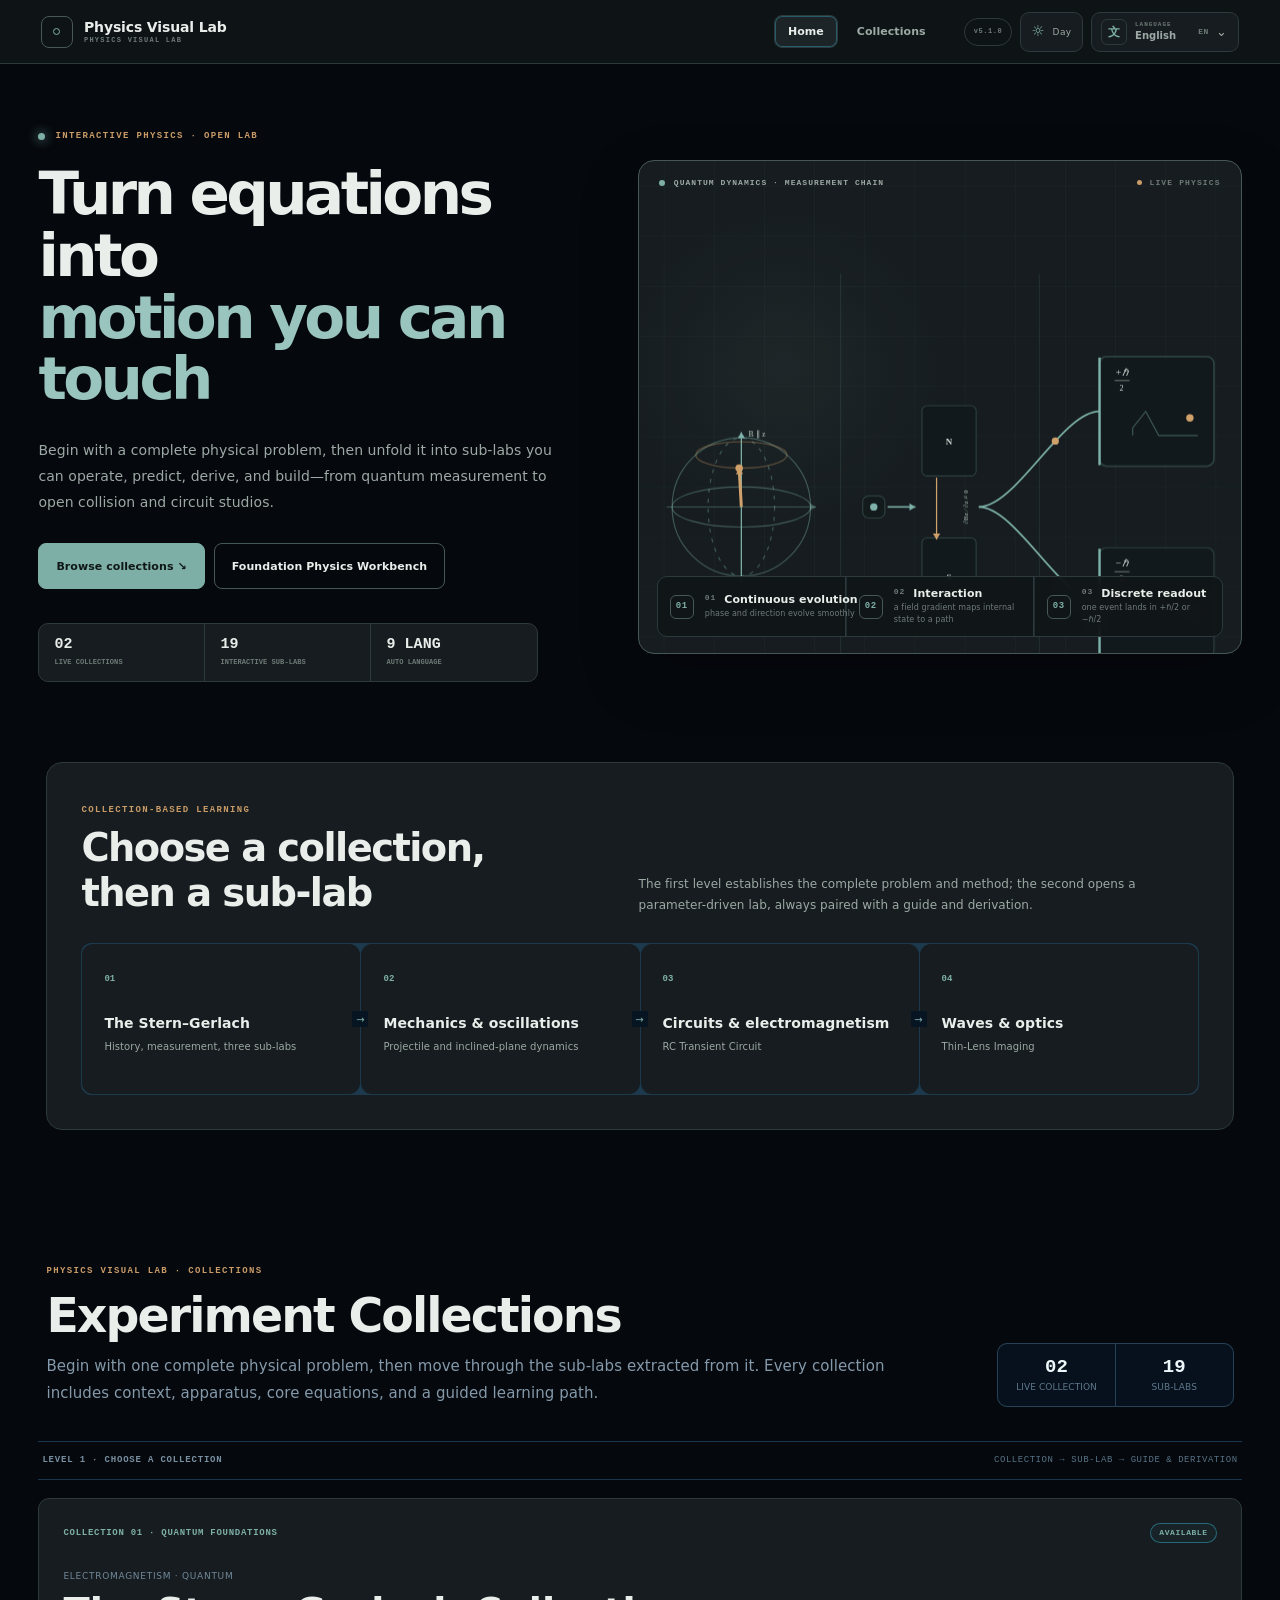
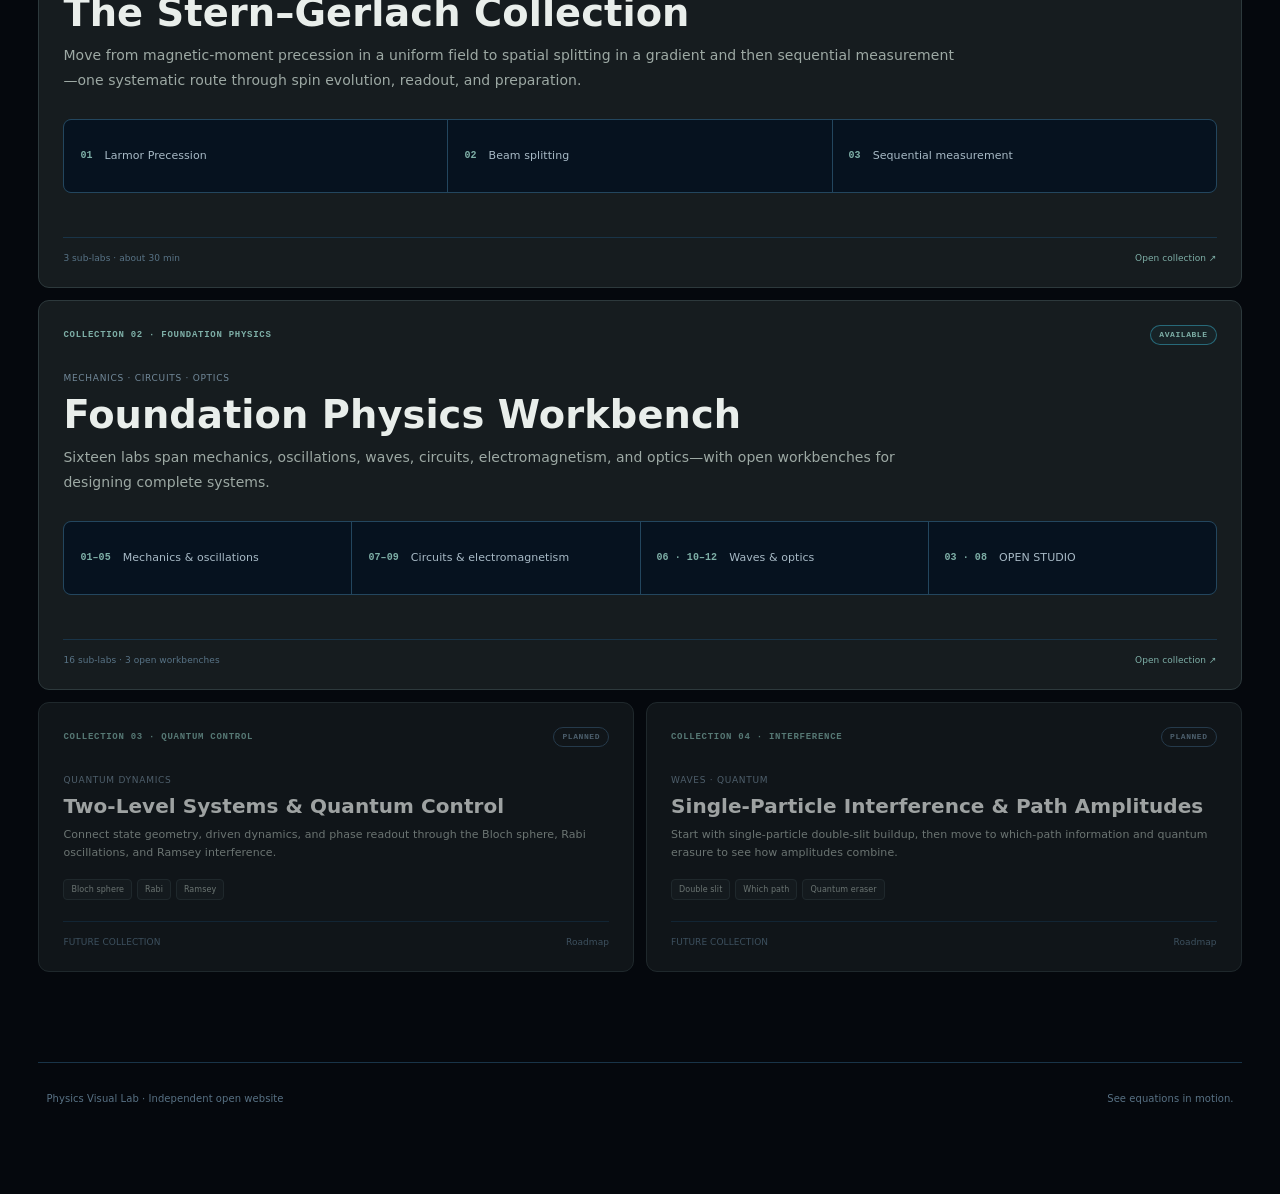
==== commit 84c7ded2: "Add files via upload" ====
--- a/index.html
+++ b/index.html
@@ -1,21 +1,21 @@
 <!doctype html>
-<html lang="zh-CN" data-pvl-version="5.0.0">
+<html lang="zh-CN" data-pvl-version="5.1.0">
 <head>
   <meta charset="UTF-8">
   <meta name="viewport" content="width=device-width,initial-scale=1,viewport-fit=cover">
-  <meta name="theme-color" content="#0b0d10">
+  <meta name="theme-color" content="#101517">
   <meta name="color-scheme" content="dark light">
-  <meta name="pvl-version" content="5.0.0">
+  <meta name="pvl-version" content="5.1.0">
   <meta name="description" content="通过交互实验、动态推导与可搭建工作台，探索量子测量、力学、电路与光学。">
   <meta property="og:type" content="website">
   <meta property="og:title" content="物理可视化实验室">
   <meta property="og:description" content="可操作、可推导、可自行搭建的开放物理实验室。">
   <meta property="og:url" content="https://kshorvvv.github.io/physics-visual-lab/">
   <meta name="twitter:card" content="summary">
-  <title>物理可视化实验室 · v5.0.0</title>
+  <title>物理可视化实验室 · v5.1.0</title>
   <link rel="canonical" href="https://kshorvvv.github.io/physics-visual-lab/">
   <style data-pvl-inline="assets/base.css">
-/* Physics Visual Lab base styles · v5.0.0 */
+/* Physics Visual Lab base styles · v5.1.0 */
 :root{--font-geist-sans:Inter, ui-sans-serif, system-ui, -apple-system, BlinkMacSystemFont, "Segoe UI", sans-serif;--font-geist-mono:"SFMono-Regular", Consolas, "Liberation Mono", monospace;--background:#030812;--foreground:#eef5fa;--panel:#07121f;--panel-deep:#050d18;--line:#193247;--line-bright:#28516d;--cyan:#43d9ff;--cyan-dim:#159fc4;--amber:#f6b95b;--muted:#879bad;--muted-2:#5d7487}*{box-sizing:border-box}html{scroll-behavior:smooth;background:var(--background)}body{color:var(--foreground);font-family:var(--font-geist-sans), "Noto Sans SC", "Microsoft YaHei", sans-serif;background:radial-gradient(circle at 50% -20%,#145a801f,#0000 38rem),#030812;margin:0}button,input{font:inherit}button,a{-webkit-tap-highlight-color:transparent}button:focus-visible,a:focus-visible,input:focus-visible{outline:2px solid var(--cyan);outline-offset:3px}.site-shell{min-height:100vh;overflow:hidden}.site-header{z-index:10;-webkit-backdrop-filter:blur(18px);backdrop-filter:blur(18px);background:#030912db;border-bottom:1px solid #345d798c;justify-content:space-between;align-items:center;height:76px;padding:0 clamp(20px,3vw,50px);display:flex;position:relative}.site-header:after{content:"";background:linear-gradient(90deg,#0000,#43d9ffcc,#0000);width:38%;height:1px;position:absolute;bottom:-1px;left:22%;box-shadow:0 0 12px #43d9ff8c}.brand{color:inherit;align-items:center;gap:14px;text-decoration:none;display:inline-flex}.brand-mark{clip-path:polygon(25% 7%,75% 7%,100% 50%,75% 93%,25% 93%,0 50%);border:1px solid #43d9ffcc;width:42px;height:42px;position:relative;transform:rotate(30deg);box-shadow:inset 0 0 16px #43d9ff1a}.brand-mark:before,.brand-mark:after,.brand-mark span{content:"";background:#43d9ffb3;position:absolute}.brand-mark:before{width:1px;height:31px;top:5px;left:50%}.brand-mark:after{height:1px;top:50%;left:8px;right:8px}.brand-mark span{width:6px;height:6px;box-shadow:0 0 10px var(--cyan);border-radius:50%;top:calc(50% - 3px);left:calc(50% - 3px)}.brand-copy{gap:2px;display:grid}.brand-copy strong{letter-spacing:.05em;font-size:17px;font-weight:650}.brand-copy small{color:#8194a7;font:500 9px/1 var(--font-geist-sans), sans-serif;letter-spacing:.22em}.header-meta{letter-spacing:.08em;color:#c5d1da;align-items:center;gap:16px;font-size:13px;display:flex}.header-topic{color:var(--cyan)}.header-dot{color:#405a70}.catalog-link{color:#b7c7d4;border:1px solid #4a708c85;border-radius:8px;margin-left:16px;padding:10px 15px;text-decoration:none;transition:all .18s}.catalog-link:hover{color:var(--cyan);background:#43d9ff0d;border-color:#43d9ff9e}.lab-page{width:min(1600px,100% - clamp(24px,4vw,72px));margin:0 auto;padding:30px 0 90px}.hero-intro{grid-template-columns:minmax(0,1fr) auto;align-items:center;gap:40px;min-height:178px;padding:3px 20px 26px;display:grid}.eyebrow{color:#71889c;letter-spacing:.18em;align-items:center;gap:15px;margin:0 0 12px;font-size:10px;display:flex}.eyebrow span{color:var(--cyan);letter-spacing:.08em;align-items:center;gap:7px;font-size:11px;display:inline-flex}.eyebrow span:before{content:"";background:var(--cyan);width:6px;height:6px;box-shadow:0 0 10px var(--cyan);border-radius:50%}.hero-intro h1{letter-spacing:-.045em;margin:0;font-size:clamp(42px,4vw,68px);font-weight:680;line-height:1}.lead{color:#91a3b2;max-width:820px;margin:18px 0 0;font-size:clamp(14px,1.15vw,17px);line-height:1.85}.formula-panel{background-color:#050f1bc7;background-image:linear-gradient(#306c910b 1px,#0000 1px),linear-gradient(90deg,#306c910b 1px,#0000 1px),none;background-position:0 0,0 0,0 0;background-repeat:repeat,repeat,repeat;background-size:18px 18px;background-attachment:scroll,scroll,scroll;background-origin:padding-box,padding-box,padding-box;background-clip:border-box,border-box,border-box;border:1px solid #1b3b52;border-radius:13px;justify-content:center;align-items:center;gap:30px;min-width:390px;height:126px;padding:22px 30px;display:flex;box-shadow:inset 0 1px #76bee509}.equation{white-space:nowrap;color:#f1f5f7;align-items:center;gap:10px;font:italic clamp(22px,2vw,30px)/1.2 Georgia,Times New Roman,serif;display:flex}.fraction{text-align:center;line-height:1;display:inline-grid}.fraction span:first-child{border-bottom:1px solid #d7e0e6;padding:0 5px 5px}.fraction span:last-child{padding-top:5px}.equation sub{font-size:60%}.formula-divider{background:#254156;width:1px;height:64px}.instrument-grid{grid-template-columns:minmax(0,2.25fr) minmax(360px,.95fr);gap:18px;min-height:650px;display:grid}.visual-panel,.control-panel{background:linear-gradient(145deg,#071321fa,#030a13fa);border:1px solid #1b3b52;border-radius:15px;position:relative;overflow:hidden;box-shadow:inset 0 1px #75bbde0a,0 28px 80px #00000047}.visual-panel:before,.control-panel:before{content:"";pointer-events:none;z-index:3;border:1px solid #2b4f6847;border-radius:10px;position:absolute;inset:8px}.visual-grid{opacity:.22;background-image:linear-gradient(#2c688f1c 1px,#0000 1px),linear-gradient(90deg,#2c688f1c 1px,#0000 1px);background-size:32px 32px;position:absolute;inset:0;-webkit-mask-image:radial-gradient(circle,#000 15%,#0000 82%);mask-image:radial-gradient(circle,#000 15%,#0000 82%)}.larmor-canvas{cursor:grab;touch-action:none;width:100%;height:100%;position:absolute;inset:0}.larmor-canvas:active{cursor:grabbing}.telemetry{z-index:2;color:#b7c7d2;font:500 12px/1.3 var(--font-geist-mono), monospace;pointer-events:none;gap:6px;display:grid;position:absolute;top:28px;left:30px}.live-status{color:#8295a5;font-family:var(--font-geist-sans), sans-serif;letter-spacing:.05em;margin-bottom:5px}.live-status i{background:#607789;border-radius:50%;width:7px;height:7px;margin-right:7px;display:inline-block}.live-status.is-running{color:var(--cyan)}.live-status.is-running i{background:var(--cyan);box-shadow:0 0 12px var(--cyan);animation:1.8s ease-in-out infinite breathe}.view-actions{z-index:4;-webkit-backdrop-filter:blur(8px);backdrop-filter:blur(8px);background:#040d18b8;border:1px solid #345b7599;border-radius:8px;padding:3px;display:flex;position:absolute;top:28px;right:28px}.view-actions button{color:#8195a6;letter-spacing:.04em;cursor:pointer;background:0 0;border:0;border-radius:5px;padding:7px 10px;font-size:10px}.view-actions button:hover{color:var(--cyan);background:#43d9ff0f}.canvas-hint{z-index:2;color:#60788a;pointer-events:none;gap:10px;font-size:10px;display:flex;position:absolute;bottom:22px;left:50%;transform:translate(-50%)}.canvas-hint span{white-space:nowrap;background:#030b149e;border:1px solid #32546c66;border-radius:20px;padding:6px 9px}.control-panel{padding:28px 30px 22px}.control-header{z-index:4;border-bottom:1px solid #1d384d;justify-content:space-between;align-items:flex-start;padding-bottom:20px;display:flex;position:relative}.panel-kicker{color:#627e92;font:500 9px/1 var(--font-geist-mono), monospace;letter-spacing:.14em;margin-bottom:5px;display:block}.control-header h2{letter-spacing:.03em;margin:0;font-size:20px}.control-index{color:#577286;font:500 10px/1 var(--font-geist-mono), monospace}.range-control{z-index:4;border-bottom:1px solid #244258b8;padding:22px 0 20px;position:relative}.range-heading{justify-content:space-between;align-items:center;gap:12px;margin-bottom:16px;display:flex}.range-heading label{color:#aebdca;font-size:13px}.range-heading i{color:#e7eef2;margin-left:4px;font:italic 17px/1 Georgia,serif}.range-heading output{color:#f5f8fa;font:550 14px/1 var(--font-geist-mono), monospace;white-space:nowrap}.control-range{appearance:none;cursor:pointer;background:0 0;width:100%;height:18px;margin:0;display:block}.control-range::-webkit-slider-runnable-track{background:linear-gradient(90deg, var(--cyan) 0%, var(--cyan) var(--fill), #25394a var(--fill), #25394a 100%);border-radius:10px;height:4px}.control-range::-moz-range-track{background:#25394a;border-radius:10px;height:4px}.control-range::-moz-range-progress{background:var(--cyan);border-radius:10px;height:4px}.control-range::-webkit-slider-thumb{appearance:none;background:var(--cyan);border:2px solid #dbf7ff;border-radius:50%;width:18px;height:18px;margin-top:-7px;box-shadow:0 0 0 4px #43d9ff14,0 0 14px #43d9ff99}.control-range::-moz-range-thumb{background:var(--cyan);border:2px solid #dbf7ff;border-radius:50%;width:16px;height:16px;box-shadow:0 0 14px #43d9ff99}.range-scale{color:#536c7f;font:500 9px/1 var(--font-geist-mono), monospace;justify-content:space-between;margin-top:5px;display:flex}.segmented-row{z-index:4;color:#aebdca;justify-content:space-between;align-items:center;gap:18px;padding:20px 0;font-size:13px;display:flex;position:relative}.segmented{background:#060e19;border:1px solid #29445a;border-radius:8px;flex:1;grid-template-columns:1fr 1fr;max-width:210px;padding:3px;display:grid}.segmented button{color:#71889a;cursor:pointer;background:0 0;border:0;border-radius:5px;padding:8px 14px}.segmented button.active{color:#dff9ff;background:linear-gradient(#1daacf57,#116f8e3b);box-shadow:inset 0 0 0 1px #43d9ff57}.transport-controls{z-index:4;border-bottom:1px solid #244258b8;grid-template-columns:1.25fr 1fr 1fr;gap:8px;padding-bottom:19px;display:grid;position:relative}.transport-controls button{color:#9fb0bd;cursor:pointer;background:#060f1be0;border:1px solid #35556d;border-radius:8px;min-height:49px;font-size:12px;transition:all .16s}.transport-controls button:hover{color:#e8f5fa;border-color:#4f7893;transform:translateY(-1px)}.transport-controls button span{margin-right:5px;font-size:15px}.transport-controls .primary-control{color:#fff;background:linear-gradient(145deg,#1486aa,#0f5e7b);border-color:#43d9ff99;box-shadow:0 8px 28px #1397bc33,inset 0 1px #ffffff29}.live-readout{z-index:4;grid-template-columns:1.3fr 1fr .8fr;gap:12px;padding:18px 0 11px;display:grid;position:relative}.live-readout div{min-width:0}.live-readout span{color:#587286;margin-bottom:7px;font-size:9px;display:block}.live-readout strong{color:#b9c9d4;font:500 10px/1.45 var(--font-geist-mono), monospace;overflow-wrap:anywhere;display:block}.timescale-note{z-index:4;color:#536f83;text-align:center;margin:0;font-size:9px;line-height:1.55;position:relative}.quick-lab,.physics-story,.module-catalog{margin-top:clamp(90px,10vw,150px)}.section-heading{max-width:760px;margin-bottom:36px}.section-heading>span,.section-label{color:var(--cyan);font:500 10px/1 var(--font-geist-mono), monospace;letter-spacing:.18em}.section-heading h2,.story-copy h2{letter-spacing:-.035em;margin:14px 0 12px;font-size:clamp(30px,3.3vw,50px);line-height:1.12}.section-heading p,.story-copy>p{color:#8499aa;margin:0;font-size:15px;line-height:1.8}.experiment-cards{grid-template-columns:repeat(3,1fr);gap:16px;display:grid}.experiment-card{min-height:215px;color:inherit;text-align:left;cursor:pointer;background:linear-gradient(135deg,#0c1f32eb,#050e19eb),#06101c;border:1px solid #19364c;border-radius:13px;padding:27px;transition:all .2s;position:relative;overflow:hidden}.experiment-card:after{content:"";filter:blur(4px);background:#43d9ff12;border-radius:50%;width:180px;height:180px;transition:all .2s;position:absolute;top:-90px;right:-90px}.experiment-card:hover{border-color:#43d9ff8c;transform:translateY(-3px);box-shadow:0 16px 50px #00000040}.experiment-card:hover:after{background:#43d9ff21}.card-number{color:#45657b;font:500 10px/1 var(--font-geist-mono), monospace;margin-bottom:34px;display:block}.experiment-card strong{margin-bottom:10px;font-size:18px;display:block}.experiment-card p{color:#7890a2;max-width:320px;margin:0;font-size:13px;line-height:1.65}.card-action{color:var(--cyan);letter-spacing:.05em;font-size:10px;position:absolute;bottom:23px;right:25px}.physics-story{background:radial-gradient(circle at 14% 30%,#2ea8d014,#0000 36%),linear-gradient(90deg,#0613209e,#040c1633);border-top:1px solid #18354a;border-bottom:1px solid #18354a;grid-template-columns:.9fr 1.1fr;align-items:center;gap:clamp(45px,8vw,130px);padding:clamp(38px,5vw,78px);display:grid}.story-copy>p{max-width:620px}.invariant-row{flex-wrap:wrap;gap:8px;margin-top:28px;display:flex}.invariant-row span{color:#93aabc;background:#040d17a6;border:1px solid #26465d;border-radius:5px;padding:8px 11px;font:italic 12px/1 Georgia,serif}.derivation{margin:0;padding:0;list-style:none;position:relative}.derivation:before{content:"";background:linear-gradient(var(--cyan), #43d9ff14);width:1px;position:absolute;top:21px;bottom:21px;left:20px}.derivation li{grid-template-columns:42px 1fr;align-items:center;gap:18px;padding:17px 0;display:grid;position:relative}.derivation li>span{z-index:1;width:42px;height:42px;color:var(--cyan);font:600 9px/1 var(--font-geist-mono), monospace;background:#071522;border:1px solid #2c6685;border-radius:50%;place-items:center;display:grid;position:relative}.derivation div{background:#05101cc2;border:1px solid #1d3b51;border-radius:10px;justify-content:space-between;align-items:center;gap:20px;min-height:72px;padding:13px 20px;display:flex}.derivation small{color:#72899a}.derivation strong{color:#edf4f7;font:italic clamp(18px,1.8vw,26px)/1 Georgia,serif}.catalog-heading{max-width:860px}.module-list{background:#1a3448;border:1px solid #1a3448;border-radius:13px;grid-template-columns:repeat(3,1fr);gap:1px;display:grid;overflow:hidden}.module-card{background:#050f1b;min-height:245px;padding:32px}.module-card.current{background:radial-gradient(circle at 80% 10%,#f6b95b1a,#0000 35%),linear-gradient(140deg,#0a1d2d,#06111d)}.module-card>span{color:#557185;font:500 9px/1 var(--font-geist-mono), monospace;letter-spacing:.09em}.module-card h3{margin:54px 0 9px;font-size:22px}.module-card p{color:#71889a;margin:0;font-size:12px}.module-card i{color:#4f6c7f;margin-top:26px;font-size:10px;font-style:normal;display:inline-block}.module-card.current i{color:var(--amber)}.site-footer{color:#536c7e;border-top:1px solid #142c3d;justify-content:space-between;align-items:center;min-height:100px;padding:0 clamp(24px,5vw,78px);font-size:11px;display:flex}@keyframes breathe{0%,to{opacity:.65}50%{opacity:1}}@media (width<=1180px){.hero-intro{grid-template-columns:1fr;gap:24px}.formula-panel{width:min(100%,620px);min-width:0}.instrument-grid{grid-template-columns:1fr}.visual-panel{min-height:640px}.control-panel{grid-template-columns:repeat(3,1fr);gap:0 28px;display:grid}.control-header,.segmented-row,.transport-controls,.live-readout,.timescale-note{grid-column:1/-1}.live-readout{max-width:760px}}@media (width<=780px){.site-header{height:68px;padding:0 16px}.brand-mark{width:34px;height:34px}.brand-copy strong{font-size:14px}.brand-copy small,.header-topic,.header-dot,.header-meta>span:last-of-type{display:none}.catalog-link{margin:0;padding:8px 10px;font-size:11px}.lab-page{width:calc(100% - 24px);padding-top:24px}.hero-intro{padding:0 4px 24px}.hero-intro h1{font-size:43px}.lead{line-height:1.7}.formula-panel{gap:18px;height:auto;min-height:105px;padding:19px 20px}.equation{font-size:20px}.formula-divider{height:52px}.visual-panel{min-height:520px}.telemetry{font-size:10px;top:24px;left:22px}.view-actions{top:22px;right:20px}.view-actions button{padding:6px 8px;font-size:9px}.canvas-hint span:nth-child(3){display:none}.control-panel{padding:25px 22px 20px;display:block}.transport-controls{grid-template-columns:1.2fr 1fr 1fr}.transport-controls button{min-height:46px;font-size:11px}.quick-lab,.physics-story,.module-catalog{margin-top:82px}.experiment-cards,.module-list{grid-template-columns:1fr}.physics-story{grid-template-columns:1fr;gap:45px;padding:42px 22px}.derivation div{flex-direction:column;align-items:flex-start}.module-card{min-height:205px}.module-card h3{margin-top:40px}}@media (width<=480px){.brand{gap:9px}.brand-copy strong{font-size:12px}.catalog-link{border:0;padding:8px 0}.hero-intro h1{font-size:38px}.eyebrow{gap:8px;display:grid}.formula-panel{justify-content:space-around;gap:10px}.equation{gap:6px;font-size:17px}.visual-panel{min-height:470px}.canvas-hint{gap:5px}.canvas-hint span{padding:5px 7px;font-size:9px}.segmented-row{flex-direction:column;align-items:flex-start}.segmented{width:100%;max-width:none}.transport-controls{grid-template-columns:1fr 1fr}.transport-controls .primary-control{grid-column:1/-1}.live-readout{grid-template-columns:1fr 1fr}.live-readout div:first-child{grid-column:1/-1}.site-footer{flex-direction:column;justify-content:center;gap:8px}}@media (prefers-reduced-motion:reduce){html{scroll-behavior:auto}*,:before,:after{transition-duration:.01ms!important;animation-duration:.01ms!important;animation-iteration-count:1!important}}
 
 .legacy-catalog-hidden{display:none!important}
@@ -377,7 +377,7 @@
 
 </style>
   <style data-pvl-inline="assets/ui-foundation.css">
-/* Physics Visual Lab · foundation interface layer · v5.0.0 */
+/* Physics Visual Lab · foundation interface layer · v5.1.0 */
 :root{
   --pvl-bg:#05080d;
   --pvl-panel:#081019;
@@ -577,7 +577,7 @@
 
 </style>
   <style data-pvl-inline="assets/ui-instrument.css">
-/* Physics Visual Lab · instrument workspace layer · v5.0.0 */
+/* Physics Visual Lab · instrument workspace layer · v5.1.0 */
 :root{
   --pvl45-bg:#05090f;
   --pvl45-panel:#081019;
@@ -813,935 +813,667 @@
 
 </style>
   <style data-pvl-inline="assets/ui-v5.css">
-/* Physics Visual Lab v5.0.0
-   Direction: scientific editorial + calibrated instrument.
-   This layer deliberately removes the generic neon/glass/card aesthetic. */
+/* Physics Visual Lab · visual system v5.1.0
+   Calm scientific editorial + precision instrument UI.
+   Accent colours are semantic: teal = action/data, amber = physical signal. */
 
 :root {
-  --v5-bg: #0a0b0d;
-  --v5-surface: #111318;
-  --v5-surface-2: #171a20;
-  --v5-paper: #f1eee5;
-  --v5-text: #f3f1ea;
-  --v5-muted: #9a9da5;
-  --v5-faint: #666a73;
-  --v5-rule: #30343c;
-  --v5-rule-strong: #555b66;
-  --v5-blue: #6687ff;
-  --v5-orange: #ff7146;
-  --v5-lime: #c7f36b;
-  --v5-display: "Iowan Old Style", "Palatino Linotype", "Source Han Serif SC", "Noto Serif CJK SC", Georgia, serif;
-  --v5-sans: "Aptos", "Inter", "Noto Sans CJK SC", "Source Han Sans SC", "PingFang SC", "Microsoft YaHei", system-ui, sans-serif;
-  --v5-mono: "SFMono-Regular", "Cascadia Mono", Consolas, monospace;
-  --background: var(--v5-bg);
-  --foreground: var(--v5-text);
-  --panel: var(--v5-surface);
-  --panel-deep: var(--v5-bg);
-  --line: var(--v5-rule);
-  --line-bright: var(--v5-rule-strong);
-  --cyan: var(--v5-blue);
-  --cyan-dim: #4965d7;
-  --amber: var(--v5-orange);
-  --muted: var(--v5-muted);
-  --muted-2: var(--v5-faint);
-  --font-geist-sans: var(--v5-sans);
-  --font-geist-mono: var(--v5-mono);
-  --font-ui: var(--v5-sans);
-  --font-display: var(--v5-display);
-  --font-math: var(--v5-display);
-  --pvl45-bg: var(--v5-bg);
-  --pvl45-panel: var(--v5-surface);
-  --pvl45-panel-2: var(--v5-surface-2);
-  --pvl45-line: var(--v5-rule);
-  --pvl45-line-strong: var(--v5-rule-strong);
-  --pvl45-cyan: var(--v5-blue);
-  --pvl45-cyan-bright: #aebdff;
-  --pvl45-warm: var(--v5-orange);
-  --pvl45-text: var(--v5-text);
-  --pvl45-muted: var(--v5-muted);
-}
-
-html { background: var(--v5-bg); }
+  color-scheme: dark;
+  --v51-bg: #101517;
+  --v51-surface: #161c1f;
+  --v51-layer: #1c2427;
+  --v51-layer-2: #232d30;
+  --v51-text: #e9eeeb;
+  --v51-muted: #9da9a4;
+  --v51-faint: #6f7b77;
+  --v51-line: #2d393c;
+  --v51-line-strong: #46575a;
+  --v51-accent: #7eafa7;
+  --v51-accent-strong: #9ac5be;
+  --v51-accent-ink: #101817;
+  --v51-signal: #c99b67;
+  --v51-danger: #c87972;
+  --v51-shadow: 0 22px 60px rgba(0, 0, 0, .22);
+  --v51-sans: "Aptos", "Inter", "Noto Sans CJK SC", "Source Han Sans SC", "PingFang SC", "Yu Gothic UI", "Malgun Gothic", "Microsoft YaHei", system-ui, sans-serif;
+  --v51-serif: "Iowan Old Style", "Source Han Serif SC", "Noto Serif CJK SC", "Songti SC", "Yu Mincho", Georgia, serif;
+  --v51-mono: "SFMono-Regular", "Cascadia Mono", Consolas, monospace;
+
+  --background: var(--v51-bg);
+  --foreground: var(--v51-text);
+  --panel: var(--v51-surface);
+  --panel-deep: var(--v51-bg);
+  --line: var(--v51-line);
+  --line-bright: var(--v51-line-strong);
+  --cyan: var(--v51-accent);
+  --cyan-dim: #5f8f88;
+  --amber: var(--v51-signal);
+  --muted: var(--v51-muted);
+  --muted-2: var(--v51-faint);
+  --font-geist-sans: var(--v51-sans);
+  --font-geist-mono: var(--v51-mono);
+  --font-ui: var(--v51-sans);
+  --font-display: var(--v51-sans);
+  --font-math: var(--v51-serif);
+
+  --pvl-bg: var(--v51-bg);
+  --pvl-panel: var(--v51-surface);
+  --pvl-panel-2: var(--v51-layer);
+  --pvl-line: var(--v51-line);
+  --pvl-line-strong: var(--v51-line-strong);
+  --pvl-cyan: var(--v51-accent);
+  --pvl-warm: var(--v51-signal);
+  --pvl-text: var(--v51-text);
+  --pvl-muted: var(--v51-muted);
+  --pvl45-bg: var(--v51-bg);
+  --pvl45-panel: var(--v51-surface);
+  --pvl45-panel-2: var(--v51-layer);
+  --pvl45-line: var(--v51-line);
+  --pvl45-line-strong: var(--v51-line-strong);
+  --pvl45-cyan: var(--v51-accent);
+  --pvl45-cyan-bright: var(--v51-accent-strong);
+  --pvl45-warm: var(--v51-signal);
+  --pvl45-text: var(--v51-text);
+  --pvl45-muted: var(--v51-muted);
+}
+
+html { background: var(--v51-bg); }
 
 body {
   min-width: 320px;
-  color: var(--v5-text);
-  font-family: var(--v5-sans);
+  color: var(--v51-text);
+  font-family: var(--v51-sans);
   font-kerning: normal;
   text-rendering: optimizeLegibility;
-  background: var(--v5-bg);
-}
-
-body::before {
-  content: "";
-  position: fixed;
-  inset: 0;
-  z-index: -1;
-  pointer-events: none;
-  opacity: .18;
-  background-image: linear-gradient(rgba(255,255,255,.045) 1px, transparent 1px);
-  background-size: 100% 72px;
-}
-
-::selection { color: #0a0b0d; background: var(--v5-lime); }
+  background:
+    radial-gradient(circle at 78% -12%, rgba(126, 175, 167, .07), transparent 34rem),
+    var(--v51-bg);
+}
+
+body::before { display: none !important; }
+::selection { color: var(--v51-accent-ink); background: var(--v51-accent-strong); }
+button, input, select, textarea { font-family: inherit; }
+button:focus-visible, a:focus-visible, input:focus-visible, select:focus-visible, textarea:focus-visible {
+  outline: 2px solid var(--v51-accent) !important;
+  outline-offset: 3px !important;
+}
 
 .pvl-skip-link {
   position: fixed;
   z-index: 30000;
+  top: 10px;
   left: 12px;
-  top: 10px;
   padding: 10px 13px;
-  color: #0a0b0d;
-  background: var(--v5-lime);
-  font: 700 10px/1 var(--v5-sans);
+  color: var(--v51-accent-ink);
+  background: var(--v51-accent);
+  border-radius: 7px;
   text-decoration: none;
-  transform: translateY(-160%);
+  transform: translateY(-180%);
 }
 .pvl-skip-link:focus { transform: translateY(0); }
 
 .pvl-boot-recovery {
-  width: min(720px, calc(100% - 32px));
+  width: min(680px, calc(100% - 32px));
   margin: 12vh auto;
-  padding: clamp(28px, 6vw, 72px);
-  border: 1px solid var(--v5-rule-strong);
-  background: var(--v5-surface);
-}
-.pvl-boot-recovery > p:first-child { color: var(--v5-orange); font: 700 9px/1 var(--v5-mono); letter-spacing: .15em; }
-.pvl-boot-recovery h1 { font: 520 clamp(38px, 7vw, 72px)/1 var(--v5-display); letter-spacing: -.04em; }
-.pvl-boot-recovery p { color: var(--v5-muted); line-height: 1.8; }
-.pvl-boot-recovery button { min-height: 44px; padding: 0 16px; color: #0a0b0d; border: 0; background: var(--v5-blue); font-weight: 700; cursor: pointer; }
-
-button,
-input,
-select,
-textarea { font-family: var(--v5-sans); }
-
-button:focus-visible,
-a:focus-visible,
-input:focus-visible,
-select:focus-visible,
-textarea:focus-visible {
-  outline: 2px solid var(--v5-lime) !important;
-  outline-offset: 3px !important;
-}
-
-/* ---------- Global masthead ---------- */
+  padding: clamp(28px, 6vw, 64px);
+  border: 1px solid var(--v51-line);
+  border-radius: 14px;
+  background: var(--v51-surface);
+}
+.pvl-boot-recovery h1 { font: 600 clamp(34px, 6vw, 62px)/1.05 var(--v51-sans); letter-spacing: -.045em; }
+.pvl-boot-recovery p { color: var(--v51-muted); line-height: 1.75; }
+.pvl-boot-recovery button { min-height: 44px; padding: 0 17px; color: var(--v51-accent-ink); border: 0; border-radius: 8px; background: var(--v51-accent); font-weight: 700; }
+
+/* Masthead */
 .pvl-app-header {
   position: sticky !important;
+  z-index: 1000;
   top: 0;
-  z-index: 1000;
-  min-height: 70px !important;
-  padding: 0 clamp(16px, 3vw, 48px) !important;
+  min-height: 64px !important;
+  height: 64px !important;
+  padding: 0 clamp(18px, 3.2vw, 52px) !important;
   border: 0 !important;
-  border-bottom: 1px solid var(--v5-rule) !important;
+  border-bottom: 1px solid var(--v51-line) !important;
   border-radius: 0 !important;
-  background: rgba(10, 11, 13, .94) !important;
+  background: rgba(16, 21, 23, .92) !important;
   box-shadow: none !important;
-  backdrop-filter: blur(14px) saturate(120%);
-}
-
+  backdrop-filter: blur(18px) saturate(115%);
+}
 .pvl-app-header::after { display: none !important; }
-
-.brand { gap: 12px !important; }
-
+.brand { gap: 11px !important; }
 .brand-mark {
-  width: 34px !important;
-  height: 34px !important;
-  border: 1px solid var(--v5-rule-strong) !important;
-  border-radius: 0 !important;
+  width: 32px !important;
+  height: 32px !important;
+  border: 1px solid var(--v51-line-strong) !important;
+  border-radius: 8px !important;
   clip-path: none !important;
   transform: none !important;
   box-shadow: none !important;
-  background: linear-gradient(90deg, transparent 48%, var(--v5-blue) 48% 52%, transparent 52%),
-              linear-gradient(transparent 48%, var(--v5-blue) 48% 52%, transparent 52%) !important;
-}
-
-.brand-mark::before,
-.brand-mark::after { display: none !important; }
-
+  background:
+    linear-gradient(90deg, transparent 49%, var(--v51-accent) 49% 51%, transparent 51%),
+    linear-gradient(transparent 49%, var(--v51-accent) 49% 51%, transparent 51%) !important;
+}
+.brand-mark::before, .brand-mark::after { display: none !important; }
 .brand-mark span {
   width: 7px !important;
   height: 7px !important;
   left: calc(50% - 3.5px) !important;
   top: calc(50% - 3.5px) !important;
-  border: 1px solid var(--v5-blue) !important;
+  border: 1px solid var(--v51-accent) !important;
   border-radius: 50% !important;
-  background: var(--v5-bg) !important;
+  background: var(--v51-bg) !important;
   box-shadow: none !important;
 }
-
-.brand-copy strong {
-  font-size: 14px !important;
-  font-weight: 680 !important;
-  letter-spacing: -.01em !important;
-}
-
-.brand-copy small {
-  color: var(--v5-faint) !important;
-  font: 650 7px/1 var(--v5-mono) !important;
-  letter-spacing: .19em !important;
-}
-
-.pvl-global-nav {
-  align-self: stretch;
-  display: flex !important;
-  align-items: stretch !important;
-  gap: 0 !important;
-}
-
+.brand-copy strong { font-size: 14px !important; font-weight: 680 !important; letter-spacing: -.01em !important; }
+.brand-copy small { color: var(--v51-faint) !important; font: 650 7px/1 var(--v51-mono) !important; letter-spacing: .18em !important; }
+.pvl-global-nav { display: flex !important; align-items: center !important; align-self: center !important; gap: 5px !important; }
 .pvl-global-nav a {
-  position: relative;
-  min-width: 98px;
-  display: grid !important;
-  place-items: center;
-  color: var(--v5-muted) !important;
-  border: 0 !important;
-  border-left: 1px solid var(--v5-rule) !important;
-  border-radius: 0 !important;
+  min-width: auto !important;
+  padding: 9px 13px !important;
+  color: var(--v51-muted) !important;
+  border: 1px solid transparent !important;
+  border-radius: 8px !important;
   background: transparent !important;
   font-size: 11px !important;
   font-weight: 620 !important;
-  letter-spacing: .04em !important;
-}
-
-.pvl-global-nav a:last-child { border-right: 1px solid var(--v5-rule) !important; }
-.pvl-global-nav a:hover { color: var(--v5-text) !important; }
-.pvl-global-nav a.active::after,
-.pvl-global-nav a[aria-current="page"]::after {
-  content: "";
-  position: absolute;
-  left: 14px;
-  right: 14px;
-  bottom: -1px;
-  height: 3px;
-  background: var(--v5-blue);
-}
-
+}
+.pvl-global-nav a::after { display: none !important; }
+.pvl-global-nav a:hover { color: var(--v51-text) !important; background: var(--v51-layer) !important; }
+.pvl-global-nav a.active { color: var(--v51-text) !important; border-color: var(--v51-line) !important; background: var(--v51-layer) !important; }
 .header-meta { gap: 8px !important; }
-
 .pvl-version-badge {
-  order: 3;
-  color: var(--v5-muted) !important;
+  height: 28px !important;
+  padding: 0 9px !important;
+  display: inline-flex !important;
+  align-items: center;
+  color: var(--v51-faint) !important;
+  border: 1px solid var(--v51-line) !important;
+  border-radius: 999px !important;
+  background: transparent !important;
+  font: 650 7px/1 var(--v51-mono) !important;
+}
+.theme-toggle, .language-trigger {
+  min-height: 40px !important;
+  color: var(--v51-muted) !important;
+  border: 1px solid var(--v51-line) !important;
+  border-radius: 9px !important;
+  background: var(--v51-surface) !important;
+  box-shadow: none !important;
+}
+.theme-toggle:hover, .language-trigger:hover { color: var(--v51-text) !important; border-color: var(--v51-line-strong) !important; background: var(--v51-layer) !important; }
+.theme-toggle-icon, .language-glyph { color: var(--v51-accent) !important; }
+.language-glyph { border-color: var(--v51-line) !important; border-radius: 6px !important; background: transparent !important; }
+.language-trigger-copy small, .language-trigger-code { color: var(--v51-faint) !important; }
+
+/* Language menu: same component language as the other second-level menus. */
+.language-popover {
+  top: calc(100% + 10px) !important;
+  width: min(430px, calc(100vw - 24px)) !important;
+  padding: 12px !important;
+  border: 1px solid var(--v51-line-strong) !important;
+  border-radius: 12px !important;
+  background: rgba(22, 28, 31, .98) !important;
+  box-shadow: var(--v51-shadow) !important;
+  backdrop-filter: blur(20px);
+}
+.language-popover::before { display: none !important; }
+.language-popover > header { padding: 3px 4px 11px !important; border-color: var(--v51-line) !important; }
+.language-popover > header span { color: var(--v51-text) !important; }
+.language-popover > header small, .language-popover > footer { color: var(--v51-faint) !important; }
+.language-options { grid-template-columns: repeat(3, minmax(0, 1fr)) !important; gap: 6px !important; padding: 10px 0 !important; }
+.language-options button {
+  min-height: 64px !important;
+  color: var(--v51-muted) !important;
+  border: 1px solid var(--v51-line) !important;
+  border-radius: 9px !important;
+  background: var(--v51-bg) !important;
+  box-shadow: none !important;
+}
+.language-options button:hover { color: var(--v51-text) !important; border-color: var(--v51-line-strong) !important; background: var(--v51-layer) !important; }
+.language-options button.active { color: var(--v51-text) !important; border-color: var(--v51-accent) !important; background: rgba(126, 175, 167, .09) !important; box-shadow: inset 3px 0 var(--v51-accent) !important; }
+.language-option-code { color: var(--v51-accent) !important; border-color: var(--v51-line-strong) !important; border-radius: 6px !important; background: transparent !important; }
+
+/* Home */
+.pvl-home-inner, .pvl-collection-inner, .foundation-lab-inner {
+  width: min(1400px, calc(100% - clamp(28px, 6vw, 96px))) !important;
+}
+.pvl-home-inner { padding-top: 30px !important; }
+.pvl-home-hero {
+  min-height: 650px !important;
+  display: grid !important;
+  grid-template-columns: minmax(430px, .94fr) minmax(540px, 1.06fr) !important;
+  align-items: center !important;
+  gap: clamp(40px, 5vw, 78px) !important;
+  padding: 34px 0 58px !important;
   border: 0 !important;
-  border-left: 1px solid var(--v5-rule) !important;
-  border-radius: 0 !important;
+}
+.pvl-home-hero > div:first-child {
+  min-width: 0;
+  padding: 0 !important;
+  border: 0 !important;
   background: transparent !important;
-  padding: 9px 0 9px 12px !important;
-  font: 650 8px/1 var(--v5-mono) !important;
-}
-
-.theme-toggle {
-  min-height: 40px !important;
-  color: var(--v5-text) !important;
-  border: 1px solid var(--v5-rule) !important;
-  border-radius: 2px !important;
-  background: var(--v5-surface) !important;
+}
+.pvl-home-kicker, .collection-kicker, .directory-label, .collection-section-label, .section-label {
+  color: var(--v51-signal) !important;
+  font: 700 9px/1 var(--v51-mono) !important;
+  letter-spacing: .15em !important;
+}
+.pvl-home-hero h1 {
+  max-width: 680px !important;
+  margin: 22px 0 0 !important;
+  color: var(--v51-text) !important;
+  font-family: var(--v51-sans) !important;
+  font-size: clamp(52px, 4.65vw, 72px) !important;
+  font-weight: 610 !important;
+  line-height: 1.035 !important;
+  letter-spacing: -.06em !important;
+  text-wrap: balance;
+}
+.pvl-home-hero h1 em { color: var(--v51-accent-strong) !important; font-style: normal !important; font-weight: inherit !important; }
+.pvl-home-lead {
+  max-width: 610px !important;
+  margin: 28px 0 0 !important;
+  color: var(--v51-muted) !important;
+  font-size: clamp(14px, 1vw, 16px) !important;
+  line-height: 1.85 !important;
+}
+.pvl-home-actions { margin-top: 28px !important; gap: 9px !important; }
+.pvl-home-actions a, .collection-start {
+  min-height: 46px !important;
+  padding: 0 17px !important;
+  border: 1px solid var(--v51-line-strong) !important;
+  border-radius: 8px !important;
+  color: var(--v51-text) !important;
+  background: transparent !important;
   box-shadow: none !important;
-}
-
-.theme-toggle:hover { border-color: var(--v5-blue) !important; }
-
-/* ---------- Language menu: same visual grammar as other secondary menus ---------- */
-.language-trigger {
-  min-width: 156px !important;
-  height: 40px !important;
-  grid-template-columns: 24px 1fr auto 12px !important;
-  color: var(--v5-text) !important;
-  border: 1px solid var(--v5-rule) !important;
-  border-radius: 2px !important;
-  background: var(--v5-surface) !important;
+  font-size: 11px !important;
+  font-weight: 680 !important;
+}
+.pvl-home-actions a.primary, .collection-start { color: var(--v51-accent-ink) !important; border-color: var(--v51-accent) !important; background: var(--v51-accent) !important; }
+.pvl-home-actions a:hover, .collection-start:hover { transform: translateY(-1px) !important; filter: brightness(1.04); }
+.pvl-home-metrics {
+  width: min(500px, 100%);
+  margin-top: 34px !important;
+  display: grid !important;
+  grid-template-columns: repeat(3, minmax(0, 1fr)) !important;
+  gap: 0 !important;
+  border: 1px solid var(--v51-line) !important;
+  border-radius: 10px !important;
+  background: var(--v51-surface) !important;
   box-shadow: none !important;
-}
-
-.language-trigger:hover,
-.language-switcher.is-open .language-trigger {
-  border-color: var(--v5-blue) !important;
-  background: var(--v5-surface-2) !important;
-}
-
-.language-glyph {
-  width: 22px !important;
-  height: 22px !important;
-  color: var(--v5-blue) !important;
+  overflow: hidden !important;
+}
+.pvl-home-metrics > div { padding: 13px 15px !important; border: 0 !important; border-right: 1px solid var(--v51-line) !important; background: transparent !important; }
+.pvl-home-metrics > div:last-child { border-right: 0 !important; }
+.pvl-home-metrics strong { color: var(--v51-text) !important; font: 680 15px/1 var(--v51-mono) !important; }
+.pvl-home-metrics span { color: var(--v51-faint) !important; font: 650 7px/1.3 var(--v51-mono) !important; }
+
+/* Home scientific plate */
+.pvl-home-visual.pvl45-hero {
+  width: 100% !important;
+  min-height: 0 !important;
+  aspect-ratio: 1.22 / 1 !important;
+  border: 1px solid var(--v51-line-strong) !important;
+  border-radius: 16px !important;
+  background:
+    radial-gradient(circle at 24% 42%, rgba(126, 175, 167, .07), transparent 30%),
+    var(--v51-surface) !important;
+  box-shadow: var(--v51-shadow) !important;
+}
+.pvl45-hero-topline { top: 18px !important; left: 20px !important; right: 20px !important; }
+.pvl45-hero-badge {
+  padding: 0 !important;
+  color: var(--v51-muted) !important;
   border: 0 !important;
   border-radius: 0 !important;
   background: transparent !important;
-  font-weight: 800 !important;
-}
-
-.language-trigger-copy small,
-.language-trigger-code { color: var(--v5-faint) !important; }
-
-.language-popover {
-  top: calc(100% + 8px) !important;
-  width: min(450px, calc(100vw - 24px)) !important;
-  padding: 0 !important;
-  border: 1px solid var(--v5-rule-strong) !important;
-  border-radius: 2px !important;
-  background: #101216 !important;
-  box-shadow: 0 24px 60px rgba(0,0,0,.48) !important;
   backdrop-filter: none !important;
-}
-
-.language-popover::before { display: none !important; }
-
-.language-popover > header {
-  padding: 14px 16px !important;
-  border-color: var(--v5-rule) !important;
-}
-
-.language-options {
+  font: 650 8px/1 var(--v51-mono) !important;
+  letter-spacing: .13em !important;
+}
+.pvl45-hero-badge i { width: 6px !important; height: 6px !important; background: var(--v51-accent) !important; box-shadow: none !important; }
+.pvl45-hero-live { color: var(--v51-faint) !important; font: 650 8px/1 var(--v51-mono) !important; }
+.pvl45-hero-live::before { background: var(--v51-signal) !important; box-shadow: none !important; }
+.pvl45-hero-caption {
+  left: 18px !important;
+  right: 18px !important;
+  bottom: 16px !important;
   grid-template-columns: repeat(3, minmax(0, 1fr)) !important;
-  gap: 1px !important;
-  padding: 1px 0 !important;
-  background: var(--v5-rule) !important;
-}
-
-.language-options button {
-  min-height: 70px !important;
-  color: var(--v5-muted) !important;
+  gap: 0 !important;
+  border: 1px solid var(--v51-line) !important;
+  border-radius: 10px !important;
+  background: rgba(16, 21, 23, .88) !important;
+  backdrop-filter: blur(12px) !important;
+  overflow: hidden !important;
+}
+.pvl45-hero-caption > div {
+  min-width: 0 !important;
+  padding: 11px 12px !important;
   border: 0 !important;
-  border-radius: 0 !important;
-  background: #101216 !important;
-}
-
-.language-options button:hover { color: var(--v5-text) !important; background: #171a20 !important; }
-.language-options button.active {
-  color: var(--v5-text) !important;
-  background: #1a2032 !important;
-  box-shadow: inset 3px 0 var(--v5-blue) !important;
-}
-
-.language-option-code {
-  color: var(--v5-blue) !important;
-  border-color: var(--v5-rule-strong) !important;
-  border-radius: 1px !important;
-  background: transparent !important;
-}
-
-.language-popover > footer { padding: 12px 16px !important; }
-
-/* ---------- Home: editorial hierarchy ---------- */
-.pvl-home-inner,
-.pvl-collection-inner,
-.foundation-lab-inner {
-  width: min(1460px, calc(100% - clamp(28px, 6vw, 104px))) !important;
-}
-
-.pvl-home-hero {
-  min-height: min(790px, calc(100vh - 72px));
-  display: grid !important;
-  grid-template-columns: minmax(0, .82fr) minmax(520px, 1.18fr) !important;
-  align-items: stretch !important;
-  gap: 0 !important;
-  padding: 0 !important;
-  border-left: 1px solid var(--v5-rule);
-  border-right: 1px solid var(--v5-rule);
-}
-
-.pvl-home-hero > div:first-child {
-  position: relative;
-  z-index: 2;
-  display: flex;
-  flex-direction: column;
-  justify-content: center;
-  padding: clamp(44px, 7vw, 112px) clamp(28px, 5vw, 80px) !important;
-  border-right: 1px solid var(--v5-rule);
-  background: var(--v5-bg);
-}
-
-.pvl-home-kicker,
-.collection-kicker,
-.directory-label,
-.collection-section-label,
-.section-label {
-  color: var(--v5-orange) !important;
-  font: 700 9px/1 var(--v5-mono) !important;
-  letter-spacing: .17em !important;
-}
-
-.pvl-home-hero h1,
-.collection-hero h1,
-.foundation-hero h1,
-.foundation-lab-head h1 {
-  max-width: 820px;
-  margin: 24px 0 0 !important;
-  color: var(--v5-text) !important;
-  font-family: var(--v5-display) !important;
-  font-size: clamp(52px, 6.1vw, 104px) !important;
-  font-weight: 520 !important;
-  line-height: .93 !important;
-  letter-spacing: -.055em !important;
-}
-
-.pvl-home-hero h1 em,
-.collection-hero h1 em,
-.foundation-hero h1 em {
-  color: var(--v5-blue) !important;
-  font-weight: inherit !important;
-  text-decoration: none !important;
-}
-
-.pvl-home-lead,
-.collection-hero-copy > p,
-.foundation-hero-copy > p {
-  max-width: 650px !important;
-  margin-top: 34px !important;
-  color: #b3b5ba !important;
-  font-size: clamp(14px, 1.05vw, 17px) !important;
-  line-height: 1.9 !important;
-}
-
-.pvl-home-actions { margin-top: 34px !important; gap: 1px !important; }
-
-.pvl-home-actions a,
-.collection-start {
-  min-height: 48px !important;
-  display: inline-flex !important;
-  align-items: center;
-  justify-content: center;
-  padding: 0 19px !important;
-  border: 1px solid var(--v5-rule-strong) !important;
-  border-radius: 2px !important;
-  background: transparent !important;
-  color: var(--v5-text) !important;
-  box-shadow: none !important;
-  font-size: 11px !important;
-  font-weight: 680 !important;
-  text-decoration: none !important;
-}
-
-.pvl-home-actions a.primary,
-.collection-start { color: #0a0b0d !important; border-color: var(--v5-blue) !important; background: var(--v5-blue) !important; }
-.pvl-home-actions a:hover,
-.collection-start:hover { transform: translateY(-2px); }
-
-.pvl-home-metrics {
-  width: 100%;
-  margin-top: 46px !important;
-  display: grid !important;
-  grid-template-columns: repeat(3, 1fr) !important;
-  gap: 0 !important;
-  border-top: 1px solid var(--v5-rule) !important;
-  border-bottom: 1px solid var(--v5-rule) !important;
+  border-right: 1px solid var(--v51-line) !important;
   border-radius: 0 !important;
   background: transparent !important;
+  backdrop-filter: none !important;
+}
+.pvl45-hero-caption > div:last-child { border-right: 0 !important; }
+.pvl45-hero-caption small {
+  width: 24px !important;
+  height: 24px !important;
+  color: var(--v51-accent) !important;
+  border: 1px solid var(--v51-line-strong) !important;
+  border-radius: 6px !important;
+}
+.pvl45-hero-caption b { color: var(--v51-faint) !important; }
+.pvl45-hero-caption strong { color: var(--v51-text) !important; font-size: 11px !important; }
+.pvl45-hero-caption em { color: var(--v51-faint) !important; font-size: 8px !important; line-height: 1.45 !important; }
+
+/* Directory and editorial sections */
+.pvl-learning-path, .collection-hero, .collection-story, .collection-history-note, .foundation-hero,
+.directory-card, .collection-card, .collection-card-featured, .pvl-path-step, .foundation-sub-card,
+.apparatus-grid article, .equation-chain article, .history-entry, .collection-footer {
+  border-color: var(--v51-line) !important;
+  background: var(--v51-surface) !important;
   box-shadow: none !important;
-  overflow: visible !important;
-}
-
-.pvl-home-metrics > div {
-  min-width: 0;
-  padding: 15px 14px 14px 0 !important;
+}
+.pvl-learning-path, .collection-hero, .foundation-hero { border-radius: 16px !important; }
+.pvl-path-step, .directory-card, .collection-card, .foundation-sub-card, .apparatus-grid article, .equation-chain article { border-radius: 11px !important; }
+.pvl-learning-path { margin-top: 18px !important; }
+.pvl-learning-path h2, .collection-section-head h2, .directory-head h2, .foundation-section-head h2 {
+  color: var(--v51-text) !important;
+  font-family: var(--v51-sans) !important;
+  font-weight: 620 !important;
+  letter-spacing: -.04em !important;
+}
+.pvl-learning-path p, .directory-card p, .collection-card p, .foundation-sub-card p,
+.collection-hero-copy > p, .collection-story p, .collection-history-note p, .foundation-hero-copy > p {
+  color: var(--v51-muted) !important;
+}
+.directory-card::after, .collection-card::after, .foundation-sub-card::after { display: none !important; }
+.directory-card:hover, .collection-card:hover, .foundation-sub-card:hover { border-color: var(--v51-line-strong) !important; transform: translateY(-2px) !important; }
+.directory-status.live, .directory-code, .collection-module-code, .history-year, .foundation-domain-index { color: var(--v51-accent) !important; }
+.directory-tags span, .collection-tags span { color: var(--v51-muted) !important; border-color: var(--v51-line) !important; background: var(--v51-layer) !important; }
+.collection-hero h1, .foundation-hero h1, .foundation-lab-head h1 {
+  color: var(--v51-text) !important;
+  font-family: var(--v51-serif) !important;
+  font-weight: 560 !important;
+  line-height: 1.04 !important;
+  letter-spacing: -.045em !important;
+}
+.collection-hero h1 em, .foundation-hero h1 em { color: var(--v51-accent) !important; }
+.collection-breadcrumb, .collection-breadcrumb a { color: var(--v51-faint) !important; }
+.collection-breadcrumb strong { color: var(--v51-muted) !important; }
+.sg-overview-schematic, .foundation-overview { border-color: var(--v51-line) !important; background: var(--v51-bg) !important; box-shadow: none !important; }
+
+/* Experiment navigation and workbenches */
+.pvl-experiment-bar {
+  top: 64px !important;
+  min-height: 76px !important;
+  padding: 9px clamp(18px, 3.2vw, 52px) !important;
   border: 0 !important;
-  border-right: 1px solid var(--v5-rule) !important;
+  border-bottom: 1px solid var(--v51-line) !important;
   border-radius: 0 !important;
+  background: rgba(16, 21, 23, .96) !important;
+  box-shadow: none !important;
+  backdrop-filter: blur(18px);
+}
+.pvl-back-home {
+  min-height: 36px !important;
+  color: var(--v51-muted) !important;
+  border-color: var(--v51-line) !important;
+  border-radius: 8px !important;
+  background: var(--v51-surface) !important;
+}
+.pvl-experiment-copy small { color: var(--v51-faint) !important; }
+.pvl-experiment-copy strong { color: var(--v51-text) !important; font-weight: 650 !important; }
+.pvl-theory-actions { gap: 8px !important; background: transparent !important; }
+.pvl-theory-actions button {
+  min-width: 158px !important;
+  min-height: 52px !important;
+  padding: 7px 10px !important;
+  color: var(--v51-text) !important;
+  border: 1px solid var(--v51-line-strong) !important;
+  border-radius: 9px !important;
+  background: var(--v51-surface) !important;
+  box-shadow: none !important;
+}
+.pvl-theory-actions .guide-action { border-color: var(--v51-accent) !important; background: rgba(126, 175, 167, .09) !important; }
+.pvl-theory-actions .derivation-action { border-color: rgba(201, 155, 103, .62) !important; background: rgba(201, 155, 103, .06) !important; }
+.pvl-theory-actions button:hover { transform: translateY(-1px) !important; background: var(--v51-layer) !important; }
+.theory-action-icon {
+  color: var(--v51-accent) !important;
+  border-color: var(--v51-line-strong) !important;
+  border-radius: 6px !important;
   background: transparent !important;
 }
-
-.pvl-home-metrics > div + div { padding-left: 14px !important; }
-.pvl-home-metrics > div:last-child { border-right: 0 !important; }
-.pvl-home-metrics strong { color: var(--v5-text) !important; font: 650 17px/1 var(--v5-mono) !important; }
-.pvl-home-metrics span { color: var(--v5-faint) !important; font: 650 7px/1.3 var(--v5-mono) !important; }
-
-.pvl-home-visual.pvl45-hero {
-  align-self: stretch !important;
-  min-height: 620px !important;
-  aspect-ratio: auto !important;
-  border: 0 !important;
-  border-radius: 0 !important;
-  background: #0d1014 !important;
+.derivation-action .theory-action-icon { color: var(--v51-signal) !important; }
+.theory-action-copy small { color: var(--v51-faint) !important; }
+.theory-action-copy strong { color: var(--v51-text) !important; }
+.theory-action-arrow { color: var(--v51-faint) !important; }
+
+.visual-panel, .control-panel, .sg-visual-panel, .sg-control-panel,
+.foundation-visual-panel, .foundation-controls, .foundation-panel, .foundation-readout,
+.cw-stage, .cw-panel, .cw-results, .cw-analysis, .cw-schematic-wrap, .cw-controls-scroll {
+  border-color: var(--v51-line) !important;
+  border-radius: 12px !important;
+  background: var(--v51-surface) !important;
   box-shadow: none !important;
 }
-
-.pvl45-hero-topline { left: 20px !important; right: 20px !important; top: 18px !important; }
-.pvl45-hero-badge {
-  padding: 8px 10px !important;
-  border-color: var(--v5-rule-strong) !important;
-  border-radius: 2px !important;
-  background: #0a0b0d !important;
-  backdrop-filter: none !important;
-}
-
-.pvl45-hero-badge i { border-radius: 0 !important; background: var(--v5-lime) !important; box-shadow: none !important; }
-.pvl45-hero-live::before { border-radius: 0 !important; background: var(--v5-orange) !important; box-shadow: none !important; }
-
-.pvl45-hero-caption {
-  left: 0 !important;
-  right: 0 !important;
-  bottom: 0 !important;
-  gap: 1px !important;
-  border: 0 !important;
-  border-top: 1px solid var(--v5-rule) !important;
-  border-radius: 0 !important;
-  background: var(--v5-rule) !important;
-  backdrop-filter: none !important;
-}
-
-.pvl45-hero-caption > div {
-  min-height: 84px;
-  padding: 13px 14px !important;
-  border: 0 !important;
-  border-radius: 0 !important;
-  background: #0d1014 !important;
-  backdrop-filter: none !important;
-}
-
-.pvl45-hero-caption > div + div { border-left: 0 !important; }
-.pvl45-hero-caption small { border-radius: 1px !important; }
-.pvl45-hero-caption strong { color: var(--v5-text) !important; }
-
-/* ---------- Section rhythm and cards ---------- */
-.pvl-learning-path,
-.experiment-directory,
-.sg-lab,
-.collection-story-grid,
-.collection-apparatus,
-.collection-equations,
-.collection-sub-labs,
-.foundation-method,
-.foundation-domains {
-  margin-top: clamp(92px, 11vw, 176px) !important;
-}
-
-.pvl-learning-path {
-  padding: clamp(34px, 5vw, 64px) 0 !important;
-  border: 0 !important;
-  border-top: 1px solid var(--v5-rule) !important;
-  border-bottom: 1px solid var(--v5-rule) !important;
-  border-radius: 0 !important;
-  background: transparent !important;
+.visual-panel::before, .control-panel::before, .sg-visual-panel::before, .sg-control-panel::before { border-color: rgba(126, 175, 167, .08) !important; }
+.visual-grid, .sg-canvas-grid, .foundation-svg-grid { opacity: .42 !important; }
+.control-header, .sg-control-title, .foundation-panel-head {
+  border-color: var(--v51-line) !important;
+  background: var(--v51-surface) !important;
+}
+.range-control, .sg-fieldset, .foundation-control-group { border-color: var(--v51-line) !important; }
+.segmented, .sg-mode-tabs, .sg-chip-grid button, .sg-branch-buttons button, .sg-preset-grid button,
+.foundation-preset-grid button, .transport-controls button {
+  color: var(--v51-muted) !important;
+  border-color: var(--v51-line) !important;
+  background: var(--v51-bg) !important;
   box-shadow: none !important;
 }
-
-.pvl-learning-path-head,
-.collection-section-head,
-.directory-head,
-.sg-section-head {
-  padding-bottom: 24px !important;
-  border-bottom: 1px solid var(--v5-rule) !important;
-}
-
-.pvl-learning-path h2,
-.collection-section-head h2,
-.directory-head h2,
-.sg-section-head h2,
-.section-heading h2,
-.story-copy h2 {
-  color: var(--v5-text) !important;
-  font-family: var(--v5-display) !important;
-  font-size: clamp(36px, 4.2vw, 68px) !important;
-  font-weight: 520 !important;
+.segmented button.active, .sg-mode-tabs button.active, .sg-chip-grid button.active, .sg-preset-grid button.active,
+.foundation-preset-grid button.active {
+  color: var(--v51-text) !important;
+  background: rgba(126, 175, 167, .11) !important;
+  box-shadow: inset 0 0 0 1px rgba(126, 175, 167, .4) !important;
+}
+.transport-controls .primary-control, .primary-control {
+  color: var(--v51-accent-ink) !important;
+  border-color: var(--v51-accent) !important;
+  background: var(--v51-accent) !important;
+  box-shadow: none !important;
+}
+.control-range::-webkit-slider-thumb { background: var(--v51-accent) !important; border-color: var(--v51-text) !important; box-shadow: 0 0 0 4px rgba(126, 175, 167, .12) !important; }
+.control-range::-moz-range-thumb { background: var(--v51-accent) !important; border-color: var(--v51-text) !important; box-shadow: none !important; }
+
+/* Theory and textbook mathematics */
+.pvl-dialog {
+  border: 1px solid var(--v51-line-strong) !important;
+  border-radius: 14px !important;
+  background: var(--v51-surface) !important;
+  box-shadow: 0 30px 90px rgba(0, 0, 0, .44) !important;
+}
+.pvl-dialog-header { border-color: var(--v51-line) !important; background: var(--v51-bg) !important; }
+.pvl-dialog-header h2, .theory-section h3, .theory-step h4 { color: var(--v51-text) !important; font-family: var(--v51-serif) !important; }
+.theory-step p, .theory-section p, .theory-intro { color: var(--v51-muted) !important; }
+.theory-equation {
+  padding: 20px 22px !important;
+  color: var(--v51-text) !important;
+  border: 1px solid var(--v51-line) !important;
+  border-left: 3px solid var(--v51-accent) !important;
+  border-radius: 8px !important;
+  background: var(--v51-bg) !important;
+  box-shadow: none !important;
+  font-family: var(--v51-serif) !important;
+}
+.theory-equation.amber { border-left-color: var(--v51-signal) !important; background: rgba(201, 155, 103, .045) !important; }
+.math-frac, .fraction {
+  display: inline-grid !important;
+  grid-template-rows: auto auto !important;
+  min-width: 1.55em !important;
+  margin-inline: .14em !important;
+  vertical-align: -.48em !important;
   line-height: 1 !important;
-  letter-spacing: -.045em !important;
-}
-
-.pvl-path-grid,
-.foundation-method-grid,
-.apparatus-grid,
-.equation-chain,
-.foundation-domain-grid,
-.sub-lab-grid,
-.foundation-sub-grid,
-.experiment-directory-grid {
-  gap: 1px !important;
-  padding: 1px !important;
-  background: var(--v5-rule) !important;
-}
-
-.pvl-path-step,
-.foundation-method-grid article,
-.apparatus-grid article,
-.equation-chain article,
-.foundation-domain-grid article,
-.sub-lab-card,
-.foundation-sub-card,
-.directory-card {
-  color: var(--v5-text) !important;
-  border: 0 !important;
-  border-radius: 0 !important;
-  background: var(--v5-surface) !important;
+  text-align: center !important;
+}
+.math-frac > span:first-child, .fraction > span:first-child { padding: .06em .25em .17em !important; border-bottom: 1.4px solid currentColor !important; }
+.math-frac > span:last-child, .fraction > span:last-child { padding: .15em .25em .03em !important; }
+.pvl45-math-svg text { fill: var(--v51-text) !important; font-family: var(--v51-serif) !important; }
+.pvl45-math-svg .stroke { stroke: var(--v51-text) !important; }
+.theory-table { border-radius: 8px !important; overflow: hidden; }
+.theory-table th { color: var(--v51-text) !important; background: var(--v51-layer) !important; }
+.theory-table td, .theory-table th { border-color: var(--v51-line) !important; }
+
+/* Circuit studio: retain one canonical workbench only. */
+.pvl45-circuit-shell { display: none !important; }
+body[data-route="circuit-studio"] .foundation-lab-page, body[data-route="circuit-studio"] .foundation-lab-shell {
+  --cw-bg: var(--v51-bg);
+  --cw-panel: var(--v51-surface);
+  --cw-panel-2: var(--v51-layer);
+  --cw-line: var(--v51-line);
+  --cw-line-strong: var(--v51-line-strong);
+  --cw-text: var(--v51-text);
+  --cw-muted: var(--v51-muted);
+  --cw-cyan: var(--v51-accent);
+  --cw-amber: var(--v51-signal);
+}
+.cw-toolbar, .cw-analysis, .cw-schematic-wrap, .cw-controls-scroll { background: var(--v51-bg) !important; }
+.cw-toolbar, .cw-analysis, .cw-panel-head, .cw-section-head { border-color: var(--v51-line) !important; }
+.cw-toolbar button, .cw-action-row button, .cw-file-actions button, .cw-wide,
+.cw-palette-group button, .cw-preset-grid button, .cw-analysis-tabs, .cw-analysis-tabs button,
+.cw-json, .cw-result-table, .cw-diagnostics, .cw-result-cards > div {
+  color: var(--v51-muted) !important;
+  border-color: var(--v51-line) !important;
+  border-radius: 7px !important;
+  background: var(--v51-surface) !important;
   box-shadow: none !important;
 }
-
-.sub-lab-card,
-.foundation-sub-card,
-.directory-card { transition: background .18s ease, transform .18s ease !important; }
-.sub-lab-card:hover,
-.foundation-sub-card:hover,
-.directory-card[href]:hover {
-  border: 0 !important;
-  background: #1b1e25 !important;
-  box-shadow: inset 4px 0 var(--v5-blue) !important;
-  transform: translateX(4px) !important;
-}
-
-.directory-card::after,
-.foundation-sub-card::after,
-.experiment-card::after { display: none !important; }
-
-.directory-status,
-.directory-tags span,
-.sub-lab-card b {
-  border-radius: 1px !important;
-  background: transparent !important;
-}
-
-.directory-status.live { color: var(--v5-lime) !important; border-color: #718a42 !important; }
-.sub-lab-action,
-.directory-card[href] .directory-card-foot span:last-child { color: var(--v5-blue) !important; }
-
-.foundation-overview.foundation-route-map,
-.sg-overview-schematic {
-  border-color: var(--v5-rule) !important;
-  border-radius: 2px !important;
-  background: var(--v5-surface) !important;
+.cw-toolbar button:hover, .cw-action-row button:hover, .cw-palette-group button:hover, .cw-preset-grid button:hover { color: var(--v51-text) !important; border-color: var(--v51-line-strong) !important; }
+.cw-analysis-tabs button.active, .cw-preset-grid button.active { color: var(--v51-text) !important; background: rgba(126, 175, 167, .12) !important; box-shadow: inset 0 -2px var(--v51-accent) !important; }
+.cw-analysis-form input, .cw-analysis-form select, .cw-form-grid input, .cw-form-grid select, .cw-node-list input {
+  color: var(--v51-text) !important;
+  border-color: var(--v51-line) !important;
+  border-radius: 7px !important;
+  background: var(--v51-bg) !important;
+}
+.cw-run {
+  color: var(--v51-accent-ink) !important;
+  border: 1px solid var(--v51-accent) !important;
+  border-radius: 8px !important;
+  background: var(--v51-accent) !important;
   box-shadow: none !important;
 }
-
-.directory-stat {
-  gap: 1px !important;
-  border: 0 !important;
-  border-radius: 0 !important;
-  background: var(--v5-rule) !important;
-  box-shadow: none !important;
-}
-.directory-stat > div { background: var(--v5-surface) !important; }
-
-.foundation-route-grid { gap: 1px !important; background: var(--v5-rule) !important; }
-.foundation-route-grid > a {
-  border: 0 !important;
-  border-radius: 0 !important;
-  background: #12151a !important;
-  box-shadow: none !important;
-}
-.foundation-route-grid > a:hover { background: #1b1e25 !important; transform: translateX(4px) !important; }
-
-/* ---------- Collection and individual lab ---------- */
-.collection-hero,
-.foundation-hero {
-  border-bottom: 1px solid var(--v5-rule);
-  gap: clamp(28px, 5vw, 80px) !important;
-}
-
-.collection-breadcrumb {
-  border-bottom: 1px solid var(--v5-rule) !important;
-  padding-bottom: 14px !important;
-  font-family: var(--v5-mono) !important;
-  font-size: 8px !important;
-  letter-spacing: .08em !important;
-}
-
-.collection-hero-meta { gap: 0 !important; border: 1px solid var(--v5-rule) !important; }
-.collection-hero-meta span {
-  padding: 9px 12px !important;
-  border: 0 !important;
-  border-right: 1px solid var(--v5-rule) !important;
-  border-radius: 0 !important;
-  background: transparent !important;
-}
-.collection-hero-meta span:last-child { border-right: 0 !important; }
-
-.history-entry,
-.collection-history-note,
-.collection-story-main {
-  border-color: var(--v5-rule) !important;
-  border-radius: 2px !important;
-  background: var(--v5-surface) !important;
-  box-shadow: none !important;
-}
-
-.history-entry time { color: var(--v5-orange) !important; }
-.history-equation { color: var(--v5-blue) !important; }
-
-.foundation-lab-head {
-  padding-bottom: 30px !important;
-  border-bottom: 1px solid var(--v5-rule) !important;
-}
-
-.foundation-lab-head h1 { font-size: clamp(44px, 5vw, 82px) !important; }
-.foundation-equation-badge {
-  border-color: var(--v5-rule-strong) !important;
-  border-radius: 2px !important;
-  background: transparent !important;
-  font-family: var(--v5-display) !important;
-}
-
-.foundation-workbench,
-.sg-workbench,
-.instrument-grid { gap: 1px !important; background: var(--v5-rule) !important; }
-
-.foundation-visual-panel,
-.foundation-controls,
-.sg-visual-panel,
-.sg-control-panel,
-.visual-panel,
-.control-panel {
-  border: 0 !important;
-  border-radius: 0 !important;
-  background: var(--v5-surface) !important;
-  box-shadow: none !important;
-}
-
-.foundation-visual-panel::before,
-.foundation-controls::before,
-.sg-visual-panel::before,
-.sg-control-panel::before,
-.visual-panel::before,
-.control-panel::before { display: none !important; }
-
-.foundation-panel-head,
-.sg-control-title,
-.control-header {
-  border-color: var(--v5-rule) !important;
-  background: #0e1014 !important;
-}
-
-.foundation-control-group,
-.cw-controls-scroll > section,
-.cw-controls-scroll > details,
-.cw-result-table,
-.cw-diagnostics,
-.cw-result-cards > div {
-  border-color: var(--v5-rule) !important;
-  border-radius: 2px !important;
-  background: #12151a !important;
-  box-shadow: none !important;
-}
-
-/* The guide and derivation must look like primary tools, not quiet utility links. */
-.pvl-experiment-bar {
-  border-color: var(--v5-rule) !important;
-  border-radius: 0 !important;
-  background: #0e1014 !important;
-  box-shadow: none !important;
-}
-
-.pvl-theory-actions { gap: 1px !important; background: var(--v5-rule) !important; }
-.pvl-theory-actions button {
-  min-width: 168px !important;
-  min-height: 58px !important;
-  border: 0 !important;
-  border-radius: 0 !important;
-  box-shadow: none !important;
-}
-
-.pvl-theory-actions .guide-action { color: #090a0c !important; background: var(--v5-blue) !important; }
-.pvl-theory-actions .derivation-action { color: #090a0c !important; background: var(--v5-orange) !important; }
-.pvl-theory-actions button:hover { filter: brightness(1.08); transform: translateY(-1px); }
-.theory-action-copy small,
-.theory-action-copy strong,
-.theory-action-icon,
-.theory-action-arrow { color: inherit !important; }
-
-/* ---------- Professional mathematical setting ---------- */
-.pvl-dialog {
-  border: 1px solid var(--v5-rule-strong) !important;
-  border-radius: 2px !important;
-  background: #111318 !important;
-  box-shadow: 0 30px 90px rgba(0,0,0,.62) !important;
-}
-
-.pvl-dialog-header {
-  border-color: var(--v5-rule) !important;
-  background: #0d0f12 !important;
-}
-
-.pvl-dialog-header h2,
-.theory-section h3,
-.theory-step h4 { font-family: var(--v5-display) !important; }
-
-.theory-equation {
-  padding: 22px 24px !important;
-  border: 1px solid var(--v5-rule) !important;
-  border-left: 4px solid var(--v5-blue) !important;
-  border-radius: 0 !important;
-  color: var(--v5-paper) !important;
-  background: #0d0f13 !important;
-  box-shadow: none !important;
-  font-family: var(--v5-display) !important;
-}
-
-.theory-equation.amber { border-left-color: var(--v5-orange) !important; background: #120f0d !important; }
-.math-frac > span:first-child,
-.fraction > span:first-child { border-bottom-width: 1.5px !important; }
-.theory-table { border-radius: 0 !important; }
-.theory-table th { color: var(--v5-text) !important; background: #1b1e24 !important; }
-.theory-table td,
-.theory-table th { border-color: var(--v5-rule) !important; }
-
-/* ---------- Circuit engineering workspace ---------- */
-body[data-route="circuit-studio"] .foundation-lab-page,
-body[data-route="circuit-studio"] .foundation-lab-shell {
-  --cw-line: var(--v5-rule);
-  --cw-panel: #101216;
-  --cw-panel-2: #15181e;
-  --cw-text: var(--v5-text);
-  --cw-muted: var(--v5-muted);
-  --cw-cyan: var(--v5-blue);
-  --cw-amber: var(--v5-orange);
-}
-
-.pvl45-circuit-shell {
-  border: 1px solid var(--v5-rule) !important;
-  border-radius: 0 !important;
-  background: #0f1115 !important;
-}
-
-.pvl45-circuit-head,
-.pvl45-wave-toolbar {
-  border-color: var(--v5-rule) !important;
-  background: #0d0f12 !important;
-}
-
-.pvl45-circuit-head-left span { color: var(--v5-orange) !important; }
-.pvl45-circuit-actions button,
-.pvl45-wave-tabs button,
-.pvl45-preset,
-.pvl45-tool {
-  border-color: var(--v5-rule) !important;
-  border-radius: 1px !important;
-  background: #15181d !important;
-  box-shadow: none !important;
-}
-
-.pvl45-circuit-actions .primary,
-.cw-run {
-  color: #090a0c !important;
-  border-color: var(--v5-lime) !important;
-  background: var(--v5-lime) !important;
-  box-shadow: none !important;
-}
-
-.pvl45-build-flow {
-  gap: 1px !important;
-  background: var(--v5-rule) !important;
-}
-.pvl45-build-flow > div { border: 0 !important; background: #12151a !important; }
-.pvl45-build-flow b { color: var(--v5-blue) !important; }
-
-.pvl45-toolstrip,
-.pvl45-presetbar,
-.pvl45-wave-legend { border-color: var(--v5-rule) !important; background: #101216 !important; }
-.pvl45-tool i { color: var(--v5-orange) !important; border-radius: 1px !important; }
-.pvl45-preset.active,
-.pvl45-wave-tabs button.active { color: var(--v5-text) !important; background: #22283a !important; box-shadow: inset 0 -2px var(--v5-blue) !important; }
-
-.cw-toolbar,
-.cw-analysis,
-.cw-schematic-wrap,
-.cw-controls-scroll { background: #0d0f13 !important; }
-.cw-toolbar button,
-.cw-action-row button,
-.cw-file-actions button,
-.cw-wide,
-.cw-palette-group button,
-.cw-preset-grid button,
-.cw-analysis-tabs,
-.cw-analysis-tabs button,
-.cw-chart,
-.cw-json {
-  border-radius: 1px !important;
-  box-shadow: none !important;
-}
-
-.pvl45-wave-canvas-wrap { background: #0a0b0d !important; }
-
-/* ---------- Day / paper mode ---------- */
+.cw-chart { border-color: var(--v51-line) !important; border-radius: 8px !important; background: var(--v51-bg) !important; }
+.cw-chart line { stroke: var(--v51-line-strong) !important; stroke-opacity: .45; }
+.cw-chart path { stroke: var(--v51-accent) !important; stroke-width: 2 !important; }
+.cw-chart text { fill: var(--v51-faint) !important; }
+.pvl-circuit-wire { stroke: var(--v51-accent) !important; }
+.pvl-circuit-component.is-selected .pvl-circuit-symbol { stroke: var(--v51-signal) !important; filter: none !important; }
+.pvl-circuit-guide { color: var(--v51-text) !important; border-color: var(--v51-line-strong) !important; background: var(--v51-surface) !important; box-shadow: var(--v51-shadow) !important; }
+
+/* Day / paper mode */
 html[data-theme="day"] {
-  --v5-bg: #f0ede5;
-  --v5-surface: #f8f5ee;
-  --v5-surface-2: #e7e3da;
-  --v5-paper: #17181b;
-  --v5-text: #17181b;
-  --v5-muted: #61636a;
-  --v5-faint: #85878d;
-  --v5-rule: #c9c5bc;
-  --v5-rule-strong: #96938c;
-  --v5-blue: #315bd6;
-  --v5-orange: #d54b27;
-  --v5-lime: #5b7b18;
-}
-
-html[data-theme="day"] body { background: var(--v5-bg) !important; color: var(--v5-text) !important; }
-html[data-theme="day"] body::before { background-image: linear-gradient(rgba(0,0,0,.045) 1px, transparent 1px); }
-html[data-theme="day"] .pvl-app-header { background: rgba(240, 237, 229, .94) !important; }
-html[data-theme="day"] .brand-mark span { background: var(--v5-bg) !important; }
-html[data-theme="day"] .pvl-home-hero > div:first-child { background: var(--v5-bg) !important; }
-html[data-theme="day"] .pvl-home-lead,
-html[data-theme="day"] .collection-hero-copy > p,
-html[data-theme="day"] .foundation-hero-copy > p { color: #55575c !important; }
-html[data-theme="day"] .pvl-home-visual.pvl45-hero { background: #15181d !important; }
-html[data-theme="day"] .language-popover,
-html[data-theme="day"] .language-options button { background: #f8f5ee !important; }
-html[data-theme="day"] .language-options button:hover { background: #ece8df !important; }
-html[data-theme="day"] .language-options button.active { background: #dde4fa !important; }
-html[data-theme="day"] .pvl-experiment-bar,
-html[data-theme="day"] .foundation-panel-head,
-html[data-theme="day"] .sg-control-title,
-html[data-theme="day"] .control-header { background: #e9e5dc !important; }
-html[data-theme="day"] .pvl-dialog { background: #f8f5ee !important; }
-html[data-theme="day"] .pvl-dialog-header { background: #ebe7de !important; }
-html[data-theme="day"] .theory-equation { color: #17181b !important; background: #eeeae1 !important; }
-html[data-theme="day"] .theory-equation.amber { background: #f4e7df !important; }
-html[data-theme="day"] .theory-table th { background: #e2ded5 !important; }
-
-/* ---------- Responsive ---------- */
+  color-scheme: light;
+  --v51-bg: #f2f0e9;
+  --v51-surface: #faf9f5;
+  --v51-layer: #e9e8e1;
+  --v51-layer-2: #dfdfd8;
+  --v51-text: #1e2927;
+  --v51-muted: #626e6a;
+  --v51-faint: #8a938f;
+  --v51-line: #d0d2cb;
+  --v51-line-strong: #adb4af;
+  --v51-accent: #2f746d;
+  --v51-accent-strong: #28665f;
+  --v51-accent-ink: #f7faf8;
+  --v51-signal: #9d6b3d;
+  --v51-danger: #a85e58;
+  --v51-shadow: 0 20px 52px rgba(45, 52, 48, .10);
+}
+html[data-theme="day"] body { color: var(--v51-text) !important; background: radial-gradient(circle at 78% -12%, rgba(47, 116, 109, .055), transparent 34rem), var(--v51-bg) !important; }
+html[data-theme="day"] .pvl-app-header { background: rgba(242, 240, 233, .93) !important; }
+html[data-theme="day"] .brand-mark span { background: var(--v51-bg) !important; }
+html[data-theme="day"] .pvl-home-visual.pvl45-hero {
+  background: radial-gradient(circle at 24% 42%, rgba(47, 116, 109, .055), transparent 30%), var(--v51-surface) !important;
+}
+html[data-theme="day"] .pvl45-hero-caption { background: rgba(250, 249, 245, .9) !important; }
+html[data-theme="day"] .language-popover { background: rgba(250, 249, 245, .98) !important; }
+html[data-theme="day"] .pvl-experiment-bar { background: rgba(242, 240, 233, .96) !important; }
+html[data-theme="day"] .visual-panel, html[data-theme="day"] .control-panel,
+html[data-theme="day"] .sg-visual-panel, html[data-theme="day"] .sg-control-panel,
+html[data-theme="day"] .foundation-visual-panel, html[data-theme="day"] .foundation-controls,
+html[data-theme="day"] .cw-stage, html[data-theme="day"] .cw-panel, html[data-theme="day"] .cw-results,
+html[data-theme="day"] .cw-analysis, html[data-theme="day"] .cw-schematic-wrap, html[data-theme="day"] .cw-controls-scroll {
+  color: var(--v51-text) !important;
+  background: var(--v51-surface) !important;
+}
+html[data-theme="day"] .foundation-visual, html[data-theme="day"] .cw-toolbar,
+html[data-theme="day"] .cw-analysis, html[data-theme="day"] .cw-schematic-wrap,
+html[data-theme="day"] .cw-controls-scroll { background: var(--v51-bg) !important; }
+html[data-theme="day"] .pvl-dialog, html[data-theme="day"] .pvl-circuit-guide { background: var(--v51-surface) !important; }
+html[data-theme="day"] .pvl-dialog-header, html[data-theme="day"] .theory-equation { background: var(--v51-bg) !important; }
+
+/* Responsive */
 @media (max-width: 1120px) {
-  .pvl-home-hero {
-    min-height: auto;
-    grid-template-columns: 1fr !important;
-  }
-  .pvl-home-hero > div:first-child { min-height: 620px; border-right: 0; border-bottom: 1px solid var(--v5-rule); }
-  .pvl-home-visual.pvl45-hero { min-height: 680px !important; }
-}
-
-@media (max-width: 820px) {
-  .pvl-app-header { min-height: 64px !important; padding-inline: 14px !important; }
-  .pvl-global-nav { display: none !important; }
+  .pvl-home-hero { grid-template-columns: minmax(390px, .9fr) minmax(470px, 1.1fr) !important; gap: 36px !important; }
+  .pvl-home-hero h1 { font-size: clamp(48px, 5.4vw, 62px) !important; }
+  .pvl45-hero-caption em { display: none !important; }
+}
+
+@media (max-width: 900px) {
+  .pvl-home-hero { min-height: auto !important; grid-template-columns: 1fr !important; padding-top: 50px !important; }
+  .pvl-home-hero > div:first-child { max-width: 680px; }
+  .pvl-home-hero h1 { font-size: clamp(50px, 9vw, 70px) !important; }
+  .pvl-home-visual.pvl45-hero { aspect-ratio: 1.25 / 1 !important; }
+}
+
+@media (max-width: 780px) {
+  .pvl-app-header { min-height: 60px !important; height: 60px !important; padding-inline: 14px !important; }
+  .pvl-global-nav, .pvl-version-badge { display: none !important; }
   .brand-copy small { display: none !important; }
-  .pvl-version-badge { display: none !important; }
-  .language-trigger { min-width: 44px !important; width: 44px !important; grid-template-columns: 1fr !important; padding: 4px !important; }
-  .language-trigger-copy,
-  .language-trigger-code,
-  .language-chevron { display: none !important; }
-  .language-glyph { margin: auto; }
-  .pvl-home-inner,
-  .pvl-collection-inner,
-  .foundation-lab-inner { width: calc(100% - 24px) !important; }
-  .pvl-home-hero > div:first-child { min-height: 570px; padding: 56px 24px !important; }
-  .pvl-home-hero h1,
-  .collection-hero h1,
-  .foundation-hero h1 { font-size: clamp(48px, 15vw, 74px) !important; }
-  .pvl-home-visual.pvl45-hero { min-height: 540px !important; }
+  .header-meta { gap: 6px !important; }
+  .theme-toggle { min-width: 40px !important; width: 40px !important; padding: 0 !important; }
+  .theme-toggle-label { display: none !important; }
+  .language-trigger { min-width: 42px !important; width: 42px !important; grid-template-columns: 1fr !important; padding: 4px !important; }
+  .language-trigger-copy, .language-trigger-code, .language-chevron { display: none !important; }
+  .pvl-home-inner, .pvl-collection-inner, .foundation-lab-inner { width: calc(100% - 24px) !important; }
+  .pvl-home-inner { padding-top: 0 !important; }
+  .pvl-home-hero { gap: 30px !important; padding: 46px 0 38px !important; }
+  .pvl-home-hero h1 { font-size: clamp(42px, 12vw, 58px) !important; line-height: 1.04 !important; }
+  .pvl-home-lead { margin-top: 22px !important; font-size: 14px !important; line-height: 1.75 !important; }
+  .pvl-home-actions { display: grid !important; grid-template-columns: 1fr !important; }
+  .pvl-home-actions a { width: 100% !important; }
+  .pvl-home-visual.pvl45-hero { aspect-ratio: 4 / 5 !important; border-radius: 13px !important; }
+  .pvl45-hero-topline { left: 14px !important; right: 14px !important; top: 14px !important; }
+  .pvl45-hero-caption { left: 12px !important; right: 12px !important; bottom: 12px !important; }
+  .pvl45-hero-caption > div { padding: 9px 7px !important; display: grid !important; grid-template-columns: auto 1fr !important; gap: 7px !important; }
+  .pvl45-hero-caption > div > span { display: block !important; }
+  .pvl45-hero-caption b, .pvl45-hero-caption em { display: none !important; }
+  .pvl45-hero-caption strong { font-size: 9px !important; white-space: normal !important; }
+  .pvl45-hero-caption small { width: 22px !important; height: 22px !important; }
+  .language-popover { position: fixed !important; top: 68px !important; left: 10px !important; right: 10px !important; width: auto !important; }
   .language-options { grid-template-columns: repeat(2, minmax(0, 1fr)) !important; }
+  .pvl-experiment-bar { top: 60px !important; padding: 8px 12px !important; }
   .pvl-theory-actions button { min-width: 0 !important; }
 }
 
 @media (max-width: 560px) {
-  .theme-toggle { width: 42px !important; min-width: 42px !important; padding: 0 !important; }
-  .theme-toggle-label { display: none !important; }
-  .pvl-home-metrics { grid-template-columns: 1fr !important; }
-  .pvl-home-metrics > div,
-  .pvl-home-metrics > div + div { padding: 12px 0 !important; border-right: 0 !important; border-bottom: 1px solid var(--v5-rule) !important; }
-  .pvl-home-metrics > div:last-child { border-bottom: 0 !important; }
-  .pvl-home-visual.pvl45-hero { min-height: 520px !important; aspect-ratio: auto !important; }
-  .pvl45-hero-caption { grid-template-columns: 1fr !important; }
-  .pvl45-hero-caption > div:nth-child(n+2) { display: none !important; }
-  .pvl45-hero-caption > div { min-height: 68px; }
-  .language-popover { position: fixed !important; top: 72px !important; right: 12px !important; left: 12px !important; width: auto !important; }
+  .brand-copy strong { max-width: 116px; overflow: hidden; text-overflow: ellipsis; white-space: nowrap; font-size: 12px !important; }
+  .pvl-home-metrics > div { padding: 11px 9px !important; }
+  .pvl-home-metrics strong { font-size: 13px !important; }
   .pvl-experiment-bar { align-items: stretch !important; flex-direction: column !important; }
   .pvl-theory-actions { width: 100%; display: grid !important; grid-template-columns: 1fr 1fr !important; }
-  .pvl-theory-actions button { min-height: 54px !important; }
+  .pvl-theory-actions button { min-height: 50px !important; padding: 6px 8px !important; }
+  .pvl-dialog { width: 100vw !important; height: 100dvh !important; max-height: 100dvh !important; border-radius: 0 !important; }
 }
 
 @media (prefers-reduced-motion: reduce) {
-  *, *::before, *::after { scroll-behavior: auto !important; transition-duration: .01ms !important; animation-duration: .01ms !important; }
+  *, *::before, *::after { scroll-behavior: auto !important; transition-duration: .01ms !important; animation-duration: .01ms !important; animation-iteration-count: 1 !important; }
 }
 
 </style>
   <script>
-    window.PVL_RELEASE = Object.freeze({ version: "5.0.0", date: "2026-07-15" });
+    window.PVL_RELEASE = Object.freeze({ version: "5.1.0", date: "2026-07-15" });
     try {
       if (localStorage.getItem("physics-visual-lab-theme") === "day") {
         document.documentElement.dataset.theme = "day";
@@ -1754,7 +1486,7 @@
   <div id="root"></div>
   <noscript>本实验室需要 JavaScript 才能运行。This laboratory requires JavaScript.</noscript>
   <script type="module" data-pvl-inline="assets/larmor.js">
-/* Larmor precession renderer · Physics Visual Lab v5.0.0 */
+/* Larmor precession renderer · Physics Visual Lab v5.1.0 */
 var e=(e,t)=>()=>(t||(e((t={exports:{}}).exports,t),e=null),t.exports);(function(){let e=document.createElement(`link`).relList;if(e&&e.supports&&e.supports(`modulepreload`))return;for(let e of document.querySelectorAll(`link[rel="modulepreload"]`))n(e);new MutationObserver(e=>{for(let t of e)if(t.type===`childList`)for(let e of t.addedNodes)e.tagName===`LINK`&&e.rel===`modulepreload`&&n(e)}).observe(document,{childList:!0,subtree:!0});function t(e){let t={};return e.integrity&&(t.integrity=e.integrity),e.referrerPolicy&&(t.referrerPolicy=e.referrerPolicy),e.crossOrigin===`use-credentials`?t.credentials=`include`:e.crossOrigin===`anonymous`?t.credentials=`omit`:t.credentials=`same-origin`,t}function n(e){if(e.ep)return;e.ep=!0;let n=t(e);fetch(e.href,n)}})();var t=e((e=>{var t=Symbol.for(`react.transitional.element`),n=Symbol.for(`react.portal`),r=Symbol.for(`react.fragment`),i=Symbol.for(`react.strict_mode`),a=Symbol.for(`react.profiler`),o=Symbol.for(`react.consumer`),s=Symbol.for(`react.context`),c=Symbol.for(`react.forward_ref`),l=Symbol.for(`react.suspense`),u=Symbol.for(`react.memo`),d=Symbol.for(`react.lazy`),f=Symbol.for(`react.activity`),p=Symbol.iterator;function m(e){return typeof e!=`object`||!e?null:(e=p&&e[p]||e[`@@iterator`],typeof e==`function`?e:null)}var h={isMounted:function(){return!1},enqueueForceUpdate:function(){},enqueueReplaceState:function(){},enqueueSetState:function(){}},g=Object.assign,_={};function v(e,t,n){this.props=e,this.context=t,this.refs=_,this.updater=n||h}v.prototype.isReactComponent={},v.prototype.setState=function(e,t){if(typeof e!=`object`&&typeof e!=`function`&&e!=null)throw Error(`takes an object of state variables to update or a function which returns an object of state variables.`);this.updater.enqueueSetState(this,e,t,`setState`)},v.prototype.forceUpdate=function(e){this.updater.enqueueForceUpdate(this,e,`forceUpdate`)};function y(){}y.prototype=v.prototype;function b(e,t,n){this.props=e,this.context=t,this.refs=_,this.updater=n||h}var x=b.prototype=new y;x.constructor=b,g(x,v.prototype),x.isPureReactComponent=!0;var S=Array.isArray;function C(){}var w={H:null,A:null,T:null,S:null},ee=Object.prototype.hasOwnProperty;function te(e,n,r){var i=r.ref;return{$$typeof:t,type:e,key:n,ref:i===void 0?null:i,props:r}}function ne(e,t){return te(e.type,t,e.props)}function T(e){return typeof e==`object`&&!!e&&e.$$typeof===t}function re(e){var t={"=":`=0`,":":`=2`};return`$`+e.replace(/[=:]/g,function(e){return t[e]})}var ie=/\/+/g;function ae(e,t){return typeof e==`object`&&e&&e.key!=null?re(``+e.key):t.toString(36)}function oe(e){switch(e.status){case`fulfilled`:return e.value;case`rejected`:throw e.reason;default:switch(typeof e.status==`string`?e.then(C,C):(e.status=`pending`,e.then(function(t){e.status===`pending`&&(e.status=`fulfilled`,e.value=t)},function(t){e.status===`pending`&&(e.status=`rejected`,e.reason=t)})),e.status){case`fulfilled`:return e.value;case`rejected`:throw e.reason}}throw e}function se(e,r,i,a,o){var s=typeof e;(s===`undefined`||s===`boolean`)&&(e=null);var c=!1;if(e===null)c=!0;else switch(s){case`bigint`:case`string`:case`number`:c=!0;break;case`object`:switch(e.$$typeof){case t:case n:c=!0;break;case d:return c=e._init,se(c(e._payload),r,i,a,o)}}if(c)return o=o(e),c=a===``?`.`+ae(e,0):a,S(o)?(i=``,c!=null&&(i=c.replace(ie,`$&/`)+`/`),se(o,r,i,``,function(e){return e})):o!=null&&(T(o)&&(o=ne(o,i+(o.key==null||e&&e.key===o.key?``:(``+o.key).replace(ie,`$&/`)+`/`)+c)),r.push(o)),1;c=0;var l=a===``?`.`:a+`:`;if(S(e))for(var u=0;u<e.length;u++)a=e[u],s=l+ae(a,u),c+=se(a,r,i,s,o);else if(u=m(e),typeof u==`function`)for(e=u.call(e),u=0;!(a=e.next()).done;)a=a.value,s=l+ae(a,u++),c+=se(a,r,i,s,o);else if(s===`object`){if(typeof e.then==`function`)return se(oe(e),r,i,a,o);throw r=String(e),Error(`Objects are not valid as a React child (found: `+(r===`[object Object]`?`object with keys {`+Object.keys(e).join(`, `)+`}`:r)+`). If you meant to render a collection of children, use an array instead.`)}return c}function ce(e,t,n){if(e==null)return e;var r=[],i=0;return se(e,r,``,``,function(e){return t.call(n,e,i++)}),r}function le(e){if(e._status===-1){var t=e._result;t=t(),t.then(function(t){(e._status===0||e._status===-1)&&(e._status=1,e._result=t)},function(t){(e._status===0||e._status===-1)&&(e._status=2,e._result=t)}),e._status===-1&&(e._status=0,e._result=t)}if(e._status===1)return e._result.default;throw e._result}var E=typeof reportError==`function`?reportError:function(e){if(typeof window==`object`&&typeof window.ErrorEvent==`function`){var t=new window.ErrorEvent(`error`,{bubbles:!0,cancelable:!0,message:typeof e==`object`&&e&&typeof e.message==`string`?String(e.message):String(e),error:e});if(!window.dispatchEvent(t))return}else if(typeof process==`object`&&typeof process.emit==`function`){process.emit(`uncaughtException`,e);return}console.error(e)},D={map:ce,forEach:function(e,t,n){ce(e,function(){t.apply(this,arguments)},n)},count:function(e){var t=0;return ce(e,function(){t++}),t},toArray:function(e){return ce(e,function(e){return e})||[]},only:function(e){if(!T(e))throw Error(`React.Children.only expected to receive a single React element child.`);return e}};e.Activity=f,e.Children=D,e.Component=v,e.Fragment=r,e.Profiler=a,e.PureComponent=b,e.StrictMode=i,e.Suspense=l,e.__CLIENT_INTERNALS_DO_NOT_USE_OR_WARN_USERS_THEY_CANNOT_UPGRADE=w,e.__COMPILER_RUNTIME={__proto__:null,c:function(e){return w.H.useMemoCache(e)}},e.cache=function(e){return function(){return e.apply(null,arguments)}},e.cacheSignal=function(){return null},e.cloneElement=function(e,t,n){if(e==null)throw Error(`The argument must be a React element, but you passed `+e+`.`);var r=g({},e.props),i=e.key;if(t!=null)for(a in t.key!==void 0&&(i=``+t.key),t)!ee.call(t,a)||a===`key`||a===`__self`||a===`__source`||a===`ref`&&t.ref===void 0||(r[a]=t[a]);var a=arguments.length-2;if(a===1)r.children=n;else if(1<a){for(var o=Array(a),s=0;s<a;s++)o[s]=arguments[s+2];r.children=o}return te(e.type,i,r)},e.createContext=function(e){return e={$$typeof:s,_currentValue:e,_currentValue2:e,_threadCount:0,Provider:null,Consumer:null},e.Provider=e,e.Consumer={$$typeof:o,_context:e},e},e.createElement=function(e,t,n){var r,i={},a=null;if(t!=null)for(r in t.key!==void 0&&(a=``+t.key),t)ee.call(t,r)&&r!==`key`&&r!==`__self`&&r!==`__source`&&(i[r]=t[r]);var o=arguments.length-2;if(o===1)i.children=n;else if(1<o){for(var s=Array(o),c=0;c<o;c++)s[c]=arguments[c+2];i.children=s}if(e&&e.defaultProps)for(r in o=e.defaultProps,o)i[r]===void 0&&(i[r]=o[r]);return te(e,a,i)},e.createRef=function(){return{current:null}},e.forwardRef=function(e){return{$$typeof:c,render:e}},e.isValidElement=T,e.lazy=function(e){return{$$typeof:d,_payload:{_status:-1,_result:e},_init:le}},e.memo=function(e,t){return{$$typeof:u,type:e,compare:t===void 0?null:t}},e.startTransition=function(e){var t=w.T,n={};w.T=n;try{var r=e(),i=w.S;i!==null&&i(n,r),typeof r==`object`&&r&&typeof r.then==`function`&&r.then(C,E)}catch(e){E(e)}finally{t!==null&&n.types!==null&&(t.types=n.types),w.T=t}},e.unstable_useCacheRefresh=function(){return w.H.useCacheRefresh()},e.use=function(e){return w.H.use(e)},e.useActionState=function(e,t,n){return w.H.useActionState(e,t,n)},e.useCallback=function(e,t){return w.H.useCallback(e,t)},e.useContext=function(e){return w.H.useContext(e)},e.useDebugValue=function(){},e.useDeferredValue=function(e,t){return w.H.useDeferredValue(e,t)},e.useEffect=function(e,t){return w.H.useEffect(e,t)},e.useEffectEvent=function(e){return w.H.useEffectEvent(e)},e.useId=function(){return w.H.useId()},e.useImperativeHandle=function(e,t,n){return w.H.useImperativeHandle(e,t,n)},e.useInsertionEffect=function(e,t){return w.H.useInsertionEffect(e,t)},e.useLayoutEffect=function(e,t){return w.H.useLayoutEffect(e,t)},e.useMemo=function(e,t){return w.H.useMemo(e,t)},e.useOptimistic=function(e,t){return w.H.useOptimistic(e,t)},e.useReducer=function(e,t,n){return w.H.useReducer(e,t,n)},e.useRef=function(e){return w.H.useRef(e)},e.useState=function(e){return w.H.useState(e)},e.useSyncExternalStore=function(e,t,n){return w.H.useSyncExternalStore(e,t,n)},e.useTransition=function(){return w.H.useTransition()},e.version=`19.2.0`})),n=e(((e,n)=>{n.exports=t()})),r=e((e=>{function t(e,t){var n=e.length;e.push(t);a:for(;0<n;){var r=n-1>>>1,a=e[r];if(0<i(a,t))e[r]=t,e[n]=a,n=r;else break a}}function n(e){return e.length===0?null:e[0]}function r(e){if(e.length===0)return null;var t=e[0],n=e.pop();if(n!==t){e[0]=n;a:for(var r=0,a=e.length,o=a>>>1;r<o;){var s=2*(r+1)-1,c=e[s],l=s+1,u=e[l];if(0>i(c,n))l<a&&0>i(u,c)?(e[r]=u,e[l]=n,r=l):(e[r]=c,e[s]=n,r=s);else if(l<a&&0>i(u,n))e[r]=u,e[l]=n,r=l;else break a}}return t}function i(e,t){var n=e.sortIndex-t.sortIndex;return n===0?e.id-t.id:n}if(e.unstable_now=void 0,typeof performance==`object`&&typeof performance.now==`function`){var a=performance;e.unstable_now=function(){return a.now()}}else{var o=Date,s=o.now();e.unstable_now=function(){return o.now()-s}}var c=[],l=[],u=1,d=null,f=3,p=!1,m=!1,h=!1,g=!1,_=typeof setTimeout==`function`?setTimeout:null,v=typeof clearTimeout==`function`?clearTimeout:null,y=typeof setImmediate<`u`?setImmediate:null;function b(e){for(var i=n(l);i!==null;){if(i.callback===null)r(l);else if(i.startTime<=e)r(l),i.sortIndex=i.expirationTime,t(c,i);else break;i=n(l)}}function x(e){if(h=!1,b(e),!m)if(n(c)!==null)m=!0,S||(S=!0,T());else{var t=n(l);t!==null&&ae(x,t.startTime-e)}}var S=!1,C=-1,w=5,ee=-1;function te(){return g?!0:!(e.unstable_now()-ee<w)}function ne(){if(g=!1,S){var t=e.unstable_now();ee=t;var i=!0;try{a:{m=!1,h&&(h=!1,v(C),C=-1),p=!0;var a=f;try{b:{for(b(t),d=n(c);d!==null&&!(d.expirationTime>t&&te());){var o=d.callback;if(typeof o==`function`){d.callback=null,f=d.priorityLevel;var s=o(d.expirationTime<=t);if(t=e.unstable_now(),typeof s==`function`){d.callback=s,b(t),i=!0;break b}d===n(c)&&r(c),b(t)}else r(c);d=n(c)}if(d!==null)i=!0;else{var u=n(l);u!==null&&ae(x,u.startTime-t),i=!1}}break a}finally{d=null,f=a,p=!1}i=void 0}}finally{i?T():S=!1}}}var T;if(typeof y==`function`)T=function(){y(ne)};else if(typeof MessageChannel<`u`){var re=new MessageChannel,ie=re.port2;re.port1.onmessage=ne,T=function(){ie.postMessage(null)}}else T=function(){_(ne,0)};function ae(t,n){C=_(function(){t(e.unstable_now())},n)}e.unstable_IdlePriority=5,e.unstable_ImmediatePriority=1,e.unstable_LowPriority=4,e.unstable_NormalPriority=3,e.unstable_Profiling=null,e.unstable_UserBlockingPriority=2,e.unstable_cancelCallback=function(e){e.callback=null},e.unstable_forceFrameRate=function(e){0>e||125<e?console.error(`forceFrameRate takes a positive int between 0 and 125, forcing frame rates higher than 125 fps is not supported`):w=0<e?Math.floor(1e3/e):5},e.unstable_getCurrentPriorityLevel=function(){return f},e.unstable_next=function(e){switch(f){case 1:case 2:case 3:var t=3;break;default:t=f}var n=f;f=t;try{return e()}finally{f=n}},e.unstable_requestPaint=function(){g=!0},e.unstable_runWithPriority=function(e,t){switch(e){case 1:case 2:case 3:case 4:case 5:break;default:e=3}var n=f;f=e;try{return t()}finally{f=n}},e.unstable_scheduleCallback=function(r,i,a){var o=e.unstable_now();switch(typeof a==`object`&&a?(a=a.delay,a=typeof a==`number`&&0<a?o+a:o):a=o,r){case 1:var s=-1;break;case 2:s=250;break;case 5:s=1073741823;break;case 4:s=1e4;break;default:s=5e3}return s=a+s,r={id:u++,callback:i,priorityLevel:r,startTime:a,expirationTime:s,sortIndex:-1},a>o?(r.sortIndex=a,t(l,r),n(c)===null&&r===n(l)&&(h?(v(C),C=-1):h=!0,ae(x,a-o))):(r.sortIndex=s,t(c,r),m||p||(m=!0,S||(S=!0,T()))),r},e.unstable_shouldYield=te,e.unstable_wrapCallback=function(e){var t=f;return function(){var n=f;f=t;try{return e.apply(this,arguments)}finally{f=n}}}})),i=e(((e,t)=>{t.exports=r()})),a=e((e=>{var t=n();function r(e){var t=`https://react.dev/errors/`+e;if(1<arguments.length){t+=`?args[]=`+encodeURIComponent(arguments[1]);for(var n=2;n<arguments.length;n++)t+=`&args[]=`+encodeURIComponent(arguments[n])}return`Minified React error #`+e+`; visit `+t+` for the full message or use the non-minified dev environment for full errors and additional helpful warnings.`}function i(){}var a={d:{f:i,r:function(){throw Error(r(522))},D:i,C:i,L:i,m:i,X:i,S:i,M:i},p:0,findDOMNode:null},o=Symbol.for(`react.portal`);function s(e,t,n){var r=3<arguments.length&&arguments[3]!==void 0?arguments[3]:null;return{$$typeof:o,key:r==null?null:``+r,children:e,containerInfo:t,implementation:n}}var c=t.__CLIENT_INTERNALS_DO_NOT_USE_OR_WARN_USERS_THEY_CANNOT_UPGRADE;function l(e,t){if(e===`font`)return``;if(typeof t==`string`)return t===`use-credentials`?t:``}e.__DOM_INTERNALS_DO_NOT_USE_OR_WARN_USERS_THEY_CANNOT_UPGRADE=a,e.createPortal=function(e,t){var n=2<arguments.length&&arguments[2]!==void 0?arguments[2]:null;if(!t||t.nodeType!==1&&t.nodeType!==9&&t.nodeType!==11)throw Error(r(299));return s(e,t,null,n)},e.flushSync=function(e){var t=c.T,n=a.p;try{if(c.T=null,a.p=2,e)return e()}finally{c.T=t,a.p=n,a.d.f()}},e.preconnect=function(e,t){typeof e==`string`&&(t?(t=t.crossOrigin,t=typeof t==`string`?t===`use-credentials`?t:``:void 0):t=null,a.d.C(e,t))},e.prefetchDNS=function(e){typeof e==`string`&&a.d.D(e)},e.preinit=function(e,t){if(typeof e==`string`&&t&&typeof t.as==`string`){var n=t.as,r=l(n,t.crossOrigin),i=typeof t.integrity==`string`?t.integrity:void 0,o=typeof t.fetchPriority==`string`?t.fetchPriority:void 0;n===`style`?a.d.S(e,typeof t.precedence==`string`?t.precedence:void 0,{crossOrigin:r,integrity:i,fetchPriority:o}):n===`script`&&a.d.X(e,{crossOrigin:r,integrity:i,fetchPriority:o,nonce:typeof t.nonce==`string`?t.nonce:void 0})}},e.preinitModule=function(e,t){if(typeof e==`string`)if(typeof t==`object`&&t){if(t.as==null||t.as===`script`){var n=l(t.as,t.crossOrigin);a.d.M(e,{crossOrigin:n,integrity:typeof t.integrity==`string`?t.integrity:void 0,nonce:typeof t.nonce==`string`?t.nonce:void 0})}}else t??a.d.M(e)},e.preload=function(e,t){if(typeof e==`string`&&typeof t==`object`&&t&&typeof t.as==`string`){var n=t.as,r=l(n,t.crossOrigin);a.d.L(e,n,{crossOrigin:r,integrity:typeof t.integrity==`string`?t.integrity:void 0,nonce:typeof t.nonce==`string`?t.nonce:void 0,type:typeof t.type==`string`?t.type:void 0,fetchPriority:typeof t.fetchPriority==`string`?t.fetchPriority:void 0,referrerPolicy:typeof t.referrerPolicy==`string`?t.referrerPolicy:void 0,imageSrcSet:typeof t.imageSrcSet==`string`?t.imageSrcSet:void 0,imageSizes:typeof t.imageSizes==`string`?t.imageSizes:void 0,media:typeof t.media==`string`?t.media:void 0})}},e.preloadModule=function(e,t){if(typeof e==`string`)if(t){var n=l(t.as,t.crossOrigin);a.d.m(e,{as:typeof t.as==`string`&&t.as!==`script`?t.as:void 0,crossOrigin:n,integrity:typeof t.integrity==`string`?t.integrity:void 0})}else a.d.m(e)},e.requestFormReset=function(e){a.d.r(e)},e.unstable_batchedUpdates=function(e,t){return e(t)},e.useFormState=function(e,t,n){return c.H.useFormState(e,t,n)},e.useFormStatus=function(){return c.H.useHostTransitionStatus()},e.version=`19.2.0`})),o=e(((e,t)=>{function n(){if(!(typeof __REACT_DEVTOOLS_GLOBAL_HOOK__>`u`||typeof __REACT_DEVTOOLS_GLOBAL_HOOK__.checkDCE!=`function`))try{__REACT_DEVTOOLS_GLOBAL_HOOK__.checkDCE(n)}catch(e){console.error(e)}}n(),t.exports=a()})),s=e((e=>{var t=i(),r=n(),a=o();function s(e){var t=`https://react.dev/errors/`+e;if(1<arguments.length){t+=`?args[]=`+encodeURIComponent(arguments[1]);for(var n=2;n<arguments.length;n++)t+=`&args[]=`+encodeURIComponent(arguments[n])}return`Minified React error #`+e+`; visit `+t+` for the full message or use the non-minified dev environment for full errors and additional helpful warnings.`}function c(e){return!(!e||e.nodeType!==1&&e.nodeType!==9&&e.nodeType!==11)}function l(e){var t=e,n=e;if(e.alternate)for(;t.return;)t=t.return;else{e=t;do t=e,t.flags&4098&&(n=t.return),e=t.return;while(e)}return t.tag===3?n:null}function u(e){if(e.tag===13){var t=e.memoizedState;if(t===null&&(e=e.alternate,e!==null&&(t=e.memoizedState)),t!==null)return t.dehydrated}return null}function d(e){if(e.tag===31){var t=e.memoizedState;if(t===null&&(e=e.alternate,e!==null&&(t=e.memoizedState)),t!==null)return t.dehydrated}return null}function f(e){if(l(e)!==e)throw Error(s(188))}function p(e){var t=e.alternate;if(!t){if(t=l(e),t===null)throw Error(s(188));return t===e?e:null}for(var n=e,r=t;;){var i=n.return;if(i===null)break;var a=i.alternate;if(a===null){if(r=i.return,r!==null){n=r;continue}break}if(i.child===a.child){for(a=i.child;a;){if(a===n)return f(i),e;if(a===r)return f(i),t;a=a.sibling}throw Error(s(188))}if(n.return!==r.return)n=i,r=a;else{for(var o=!1,c=i.child;c;){if(c===n){o=!0,n=i,r=a;break}if(c===r){o=!0,r=i,n=a;break}c=c.sibling}if(!o){for(c=a.child;c;){if(c===n){o=!0,n=a,r=i;break}if(c===r){o=!0,r=a,n=i;break}c=c.sibling}if(!o)throw Error(s(189))}}if(n.alternate!==r)throw Error(s(190))}if(n.tag!==3)throw Error(s(188));return n.stateNode.current===n?e:t}function m(e){var t=e.tag;if(t===5||t===26||t===27||t===6)return e;for(e=e.child;e!==null;){if(t=m(e),t!==null)return t;e=e.sibling}return null}var h=Object.assign,g=Symbol.for(`react.element`),_=Symbol.for(`react.transitional.element`),v=Symbol.for(`react.portal`),y=Symbol.for(`react.fragment`),b=Symbol.for(`react.strict_mode`),x=Symbol.for(`react.profiler`),S=Symbol.for(`react.consumer`),C=Symbol.for(`react.context`),w=Symbol.for(`react.forward_ref`),ee=Symbol.for(`react.suspense`),te=Symbol.for(`react.suspense_list`),ne=Symbol.for(`react.memo`),T=Symbol.for(`react.lazy`),re=Symbol.for(`react.activity`),ie=Symbol.for(`react.memo_cache_sentinel`),ae=Symbol.iterator;function oe(e){return typeof e!=`object`||!e?null:(e=ae&&e[ae]||e[`@@iterator`],typeof e==`function`?e:null)}var se=Symbol.for(`react.client.reference`);function ce(e){if(e==null)return null;if(typeof e==`function`)return e.$$typeof===se?null:e.displayName||e.name||null;if(typeof e==`string`)return e;switch(e){case y:return`Fragment`;case x:return`Profiler`;case b:return`StrictMode`;case ee:return`Suspense`;case te:return`SuspenseList`;case re:return`Activity`}if(typeof e==`object`)switch(e.$$typeof){case v:return`Portal`;case C:return e.displayName||`Context`;case S:return(e._context.displayName||`Context`)+`.Consumer`;case w:var t=e.render;return e=e.displayName,e||=(e=t.displayName||t.name||``,e===``?`ForwardRef`:`ForwardRef(`+e+`)`),e;case ne:return t=e.displayName||null,t===null?ce(e.type)||`Memo`:t;case T:t=e._payload,e=e._init;try{return ce(e(t))}catch{}}return null}var le=Array.isArray,E=r.__CLIENT_INTERNALS_DO_NOT_USE_OR_WARN_USERS_THEY_CANNOT_UPGRADE,D=a.__DOM_INTERNALS_DO_NOT_USE_OR_WARN_USERS_THEY_CANNOT_UPGRADE,ue={pending:!1,data:null,method:null,action:null},de=[],fe=-1;function pe(e){return{current:e}}function me(e){0>fe||(e.current=de[fe],de[fe]=null,fe--)}function O(e,t){fe++,de[fe]=e.current,e.current=t}var he=pe(null),ge=pe(null),_e=pe(null),ve=pe(null);function ye(e,t){switch(O(_e,t),O(ge,e),O(he,null),t.nodeType){case 9:case 11:e=(e=t.documentElement)&&(e=e.namespaceURI)?Vd(e):0;break;default:if(e=t.tagName,t=t.namespaceURI)t=Vd(t),e=Hd(t,e);else switch(e){case`svg`:e=1;break;case`math`:e=2;break;default:e=0}}me(he),O(he,e)}function be(){me(he),me(ge),me(_e)}function xe(e){e.memoizedState!==null&&O(ve,e);var t=he.current,n=Hd(t,e.type);t!==n&&(O(ge,e),O(he,n))}function Se(e){ge.current===e&&(me(he),me(ge)),ve.current===e&&(me(ve),Qf._currentValue=ue)}var Ce,we;function Te(e){if(Ce===void 0)try{throw Error()}catch(e){var t=e.stack.trim().match(/\n( *(at )?)/);Ce=t&&t[1]||``,we=-1<e.stack.indexOf(`
     at`)?` (<anonymous>)`:-1<e.stack.indexOf(`@`)?`@unknown:0:0`:``}return`
 `+Ce+e+we}var Ee=!1;function De(e,t){if(!e||Ee)return``;Ee=!0;var n=Error.prepareStackTrace;Error.prepareStackTrace=void 0;try{var r={DetermineComponentFrameRoot:function(){try{if(t){var n=function(){throw Error()};if(Object.defineProperty(n.prototype,`props`,{set:function(){throw Error()}}),typeof Reflect==`object`&&Reflect.construct){try{Reflect.construct(n,[])}catch(e){var r=e}Reflect.construct(e,[],n)}else{try{n.call()}catch(e){r=e}e.call(n.prototype)}}else{try{throw Error()}catch(e){r=e}(n=e())&&typeof n.catch==`function`&&n.catch(function(){})}}catch(e){if(e&&r&&typeof e.stack==`string`)return[e.stack,r.stack]}return[null,null]}};r.DetermineComponentFrameRoot.displayName=`DetermineComponentFrameRoot`;var i=Object.getOwnPropertyDescriptor(r.DetermineComponentFrameRoot,`name`);i&&i.configurable&&Object.defineProperty(r.DetermineComponentFrameRoot,`name`,{value:`DetermineComponentFrameRoot`});var a=r.DetermineComponentFrameRoot(),o=a[0],s=a[1];if(o&&s){var c=o.split(`
@@ -1767,7 +1499,7 @@
 
 </script>
   <script data-pvl-inline="assets/stern-gerlach.js">
-/* Stern–Gerlach simulations · Physics Visual Lab v5.0.0 */
+/* Stern–Gerlach simulations · Physics Visual Lab v5.1.0 */
 (() => {
   "use strict";
 
@@ -2470,7 +2202,7 @@
 
 </script>
   <script data-pvl-inline="assets/circuit-workbench.js">
-/* Arbitrary-topology electrical circuit workbench · Physics Visual Lab v5.0.0 */
+/* Arbitrary-topology electrical circuit workbench · Physics Visual Lab v5.1.0 */
 (() => {
   "use strict";
 
@@ -2717,7 +2449,7 @@
   function diagnosticsMarkup(){const connected=new Set([GROUND]);let changed=true;while(changed){changed=false;for(const c of state.components){if(connected.has(c.nodes[0])||connected.has(c.nodes[1]))for(const n of c.nodes){if(!connected.has(n)){connected.add(n);changed=true;}}}}const floating=state.nodes.filter(n=>!connected.has(n.id));return `<div class="cw-diagnostics ${floating.length?"warn":"ok"}"><strong>${esc(tr("warnings"))}</strong><span>${floating.length?`${esc(tr("floatingWarning"))}: ${floating.map(n=>esc(n.label)).join(", ")}`:esc(tr("noWarnings"))}</span></div>`;}
   function controlsMarkup(){return `<div class="cw-controls-scroll"><section><header><span>${esc(tr("componentLibrary"))}</span><small>${state.components.length} ${esc(tr("componentCount"))}</small></header>${paletteMarkup()}</section><details open><summary>${esc(tr("inspector"))}</summary>${inspectorMarkup()}</details><details><summary>${esc(tr("nodes"))} · ${state.nodes.length}</summary>${nodesMarkup()}</details><details><summary>${esc(tr("presets"))}</summary><div class="cw-preset-grid">${Object.entries(PRESETS).map(([key,p])=>`<button type="button" data-cw-preset="${key}" class="${state.lastPreset===key?"active":""}"><b>${esc(key.toUpperCase())}</b><span>${esc(tr(p.label))}</span></button>`).join("")}</div></details><details><summary>${esc(tr("fileTools"))}</summary><div class="cw-file-actions"><button type="button" data-cw-action="save">${esc(tr("save"))}</button><button type="button" data-cw-action="load-saved">${esc(tr("loadSaved"))}</button><button type="button" data-cw-action="export-json">${esc(tr("exportJson"))}</button><button type="button" data-cw-action="export-spice">${esc(tr("exportSpice"))}</button></div><textarea class="cw-json" aria-label="${esc(tr("netlist"))}"></textarea><button class="cw-wide" type="button" data-cw-action="import-json">${esc(tr("importJson"))}</button></details><p class="cw-model-note">${esc(tr("educationalModel"))}</p></div>`;}
 
-  function spiceNetlist(){return [`* Physics Visual Lab v5.0.0`,...state.components.map(c=>{const d=TYPES[c.type];return `${c.name||c.id} ${c.nodes.join(" ")} ${c.value} ; ${d.label}`;}),`.op`,`.end`].join("\n");}
+  function spiceNetlist(){return [`* Physics Visual Lab v5.1.0`,...state.components.map(c=>{const d=TYPES[c.type];return `${c.name||c.id} ${c.nodes.join(" ")} ${c.value} ; ${d.label}`;}),`.op`,`.end`].join("\n");}
   async function copyText(text){try{await navigator.clipboard.writeText(text);notice=tr("copied");}catch{const area=mounts?.controls?.querySelector(".cw-json");if(area){area.value=text;area.select();try{document.execCommand("copy");}catch{}}}renderStatus();}
   function renderStatus(){if(mounts?.status)mounts.status.textContent=notice||`${state.nodes.length} ${tr("nodeCount")} · ${state.components.length} ${tr("componentCount")}`;}
 
@@ -2732,7 +2464,7 @@
 
 </script>
   <script data-pvl-inline="assets/ja-content.js">
-/* Reviewed Japanese content layer · Physics Visual Lab v5.0.0 */
+/* Reviewed Japanese content layer · Physics Visual Lab v5.1.0 */
 (() => {
   "use strict";
 
@@ -2902,7 +2634,7 @@
 
 </script>
   <script data-pvl-inline="assets/app.js">
-/* Catalog, foundation labs, studios, and theory · Physics Visual Lab v5.0.0 */
+/* Catalog, foundation labs, studios, and theory · Physics Visual Lab v5.1.0 */
 (() => {
   "use strict";
 
@@ -3160,7 +2892,7 @@
     return `<header class="pvl-app-header">
       <a class="brand" href="#home" data-home-link data-aria-zh="物理可视化实验室首页" data-aria-en="Physics Visual Lab home" aria-label="物理可视化实验室首页"><span class="brand-mark" aria-hidden="true"><span></span></span><span class="brand-copy"><strong data-zh="物理可视化实验室" data-en="Physics Visual Lab">物理可视化实验室</strong><small>PHYSICS VISUAL LAB</small></span></a>
       <nav class="pvl-global-nav" data-aria-zh="主导航" data-aria-en="Main navigation" aria-label="主导航"><a href="#home" data-nav="home" data-zh="首页" data-en="Home">首页</a><a href="#catalog" data-nav="catalog" data-zh="专题目录" data-en="Collections">专题目录</a></nav>
-      <div class="header-meta"><span class="pvl-version-badge" title="Release 2026-07-15">v5.0.0</span><button class="theme-toggle" id="pvl-theme-toggle" type="button" aria-pressed="false"><span class="theme-toggle-icon" aria-hidden="true">☼</span><span class="theme-toggle-label">日间</span></button></div>
+      <div class="header-meta"><span class="pvl-version-badge" title="Release 2026-07-15">v5.1.0</span><button class="theme-toggle" id="pvl-theme-toggle" type="button" aria-pressed="false"><span class="theme-toggle-icon" aria-hidden="true">☼</span><span class="theme-toggle-label">日间</span></button></div>
     </header>
     <div class="pvl-experiment-bar">
       <div class="pvl-experiment-identity"><a class="pvl-back-home" href="#collection/stern-gerlach" data-zh="← SG 专题" data-en="← SG Collection">← SG 专题</a><span class="pvl-experiment-copy"><small id="pvl-route-code">EXPERIMENT</small><strong id="pvl-route-title">—</strong></span></div>
@@ -3819,7 +3551,7 @@
 
 </script>
   <script data-pvl-inline="assets/i18n.js">
-/* Language detection and complete offline translation · Physics Visual Lab v5.0.0 */
+/* Language detection and complete offline translation · Physics Visual Lab v5.1.0 */
 (() => {
   "use strict";
 
@@ -4154,12 +3886,12 @@
 
 </script>
   <script data-pvl-inline="assets/ui-foundation.js">
-/* Physics Visual Lab · foundation interface layer · v5.0.0 */
+/* Physics Visual Lab · foundation interface layer · v5.1.0 */
 (() => {
   "use strict";
 
   const SVG_NS = "http://www.w3.org/2000/svg";
-  const VERSION = "5.0.0";
+  const VERSION = "5.1.0";
   let passQueued = false;
   let applyingCircuit = false;
 
@@ -4816,10 +4548,10 @@
 
 </script>
   <script data-pvl-inline="assets/ui-instrument.js">
-/* Physics Visual Lab · instrument interactions · v5.0.0 */
+/* Physics Visual Lab · instrument interactions · v5.1.0 */
 (() => {
   "use strict";
-  const VERSION = "5.0.0";
+  const VERSION = "5.1.0";
   const esc = value => String(value ?? "").replace(/[&<>"']/g, ch => ({"&":"&amp;","<":"&lt;",">":"&gt;",'"':"&quot;","'":"&#39;"}[ch]));
   const clamp = (v,a,b)=>Math.max(a,Math.min(b,v));
   let queued = false;
@@ -4885,48 +4617,68 @@
     resizeHero();
     const ctx=heroCanvas.getContext("2d"),dpr=Math.min(2,window.devicePixelRatio||1),W=heroCanvas.width/dpr,H=heroCanvas.height/dpr;
     ctx.setTransform(dpr,0,0,dpr,0,0);ctx.clearRect(0,0,W,H);
-    const t=(now-heroStart)/1000;
-    const compact=W<560;
-    const artTop=H*(compact?.15:.12),artBottom=H*(compact?.72:.76),artH=artBottom-artTop;
-    // calm instrument grid
-    const step=Math.max(30,W/12);for(let x=0;x<W;x+=step)line(ctx,x,0,x,H,"rgba(107,181,190,.055)");for(let y=0;y<H;y+=step)line(ctx,0,y,W,y,"rgba(107,181,190,.055)");
-    line(ctx,W*.355,artTop,W*.355,artBottom,"rgba(130,219,224,.12)");line(ctx,W*.69,artTop,W*.69,artBottom,"rgba(130,219,224,.12)");
-    // 01: continuous unit-vector precession. Tip remains on a fixed cone.
-    const cx=W*.19,cy=artTop+artH*.48,R=Math.min(W*.145,artH*.34),theta=.73,phi=t*.92,tilt=.30;
-    ctx.save();ctx.translate(cx,cy);
-    const glow=ctx.createRadialGradient(0,0,0,0,0,R*1.25);glow.addColorStop(0,"rgba(63,189,200,.09)");glow.addColorStop(1,"rgba(63,189,200,0)");ctx.fillStyle=glow;ctx.beginPath();ctx.arc(0,0,R*1.25,0,Math.PI*2);ctx.fill();
-    ctx.strokeStyle="rgba(130,219,224,.25)";ctx.lineWidth=1.2;ctx.beginPath();ctx.arc(0,0,R,0,Math.PI*2);ctx.stroke();
-    ctx.beginPath();ctx.ellipse(0,0,R,R*tilt,0,0,Math.PI*2);ctx.stroke();ctx.setLineDash([5,7]);ctx.beginPath();ctx.ellipse(0,0,R*.47,R,0,0,Math.PI*2);ctx.stroke();ctx.setLineDash([]);
-    arrow(ctx,-R*1.08,0,R*1.08,0,"rgba(130,219,224,.30)",1.1);arrow(ctx,0,R*1.08,0,-R*1.08,"rgba(130,219,224,.52)",1.35);
-    // fixed cone circle: projected horizontal ellipse centred at z = R cos(theta)
+    const day=document.documentElement.dataset.theme==="day",t=(now-heroStart)/1000;
+    const p=day?{
+      grid:"rgba(37,86,81,.065)",divider:"rgba(37,86,81,.16)",line:"#2f746d",soft:"rgba(47,116,109,.42)",
+      signal:"#a46f3e",signalSoft:"rgba(164,111,62,.35)",panel:"rgba(250,249,245,.86)",panelLine:"rgba(38,81,77,.24)",
+      text:"#33413e",muted:"#6c7874"
+    }:{
+      grid:"rgba(130,170,164,.055)",divider:"rgba(130,170,164,.15)",line:"#7eb2aa",soft:"rgba(126,178,170,.42)",
+      signal:"#d0a16b",signalSoft:"rgba(208,161,107,.34)",panel:"rgba(18,26,29,.88)",panelLine:"rgba(126,178,170,.25)",
+      text:"#d7dfdc",muted:"#86948f"
+    };
+    const compact=W<560,artTop=H*(compact?.17:.15),artBottom=H*(compact?.76:.77),artH=artBottom-artTop,sy=artTop+artH*.5;
+    const step=Math.max(34,W/12);
+    for(let x=step/2;x<W;x+=step)line(ctx,x,0,x,H,p.grid);
+    for(let y=step/2;y<H;y+=step)line(ctx,0,y,W,y,p.grid);
+    line(ctx,W*.335,artTop,W*.335,artBottom,p.divider);
+    line(ctx,W*.665,artTop,W*.665,artBottom,p.divider);
+
+    // 01 · a unit vector precesses on a fixed cone.
+    const cx=W*.17,cy=sy,R=Math.min(W*.115,artH*.25),theta=.72,phi=t*.72,tilt=.29;
+    ctx.save();ctx.translate(cx,cy);ctx.lineWidth=1.15;ctx.strokeStyle=p.soft;
+    ctx.beginPath();ctx.arc(0,0,R,0,Math.PI*2);ctx.stroke();
+    ctx.beginPath();ctx.ellipse(0,0,R,R*tilt,0,0,Math.PI*2);ctx.stroke();
+    ctx.setLineDash([4,6]);ctx.beginPath();ctx.ellipse(0,0,R*.48,R,0,0,Math.PI*2);ctx.stroke();ctx.setLineDash([]);
+    arrow(ctx,-R*1.08,0,R*1.08,0,p.soft,1);arrow(ctx,0,R*1.08,0,-R*1.08,p.line,1.25);
     const coneY=-R*Math.cos(theta),coneRX=R*Math.sin(theta),coneRY=coneRX*tilt;
-    ctx.strokeStyle="rgba(239,197,116,.30)";ctx.lineWidth=1.7;ctx.beginPath();ctx.ellipse(0,coneY,coneRX,coneRY,0,0,Math.PI*2);ctx.stroke();
+    ctx.strokeStyle=p.signalSoft;ctx.lineWidth=1.4;ctx.beginPath();ctx.ellipse(0,coneY,coneRX,coneRY,0,0,Math.PI*2);ctx.stroke();
     const vx=coneRX*Math.cos(phi),vy=coneY+coneRY*Math.sin(phi);
-    arrow(ctx,0,0,vx,vy,"#efc574",4);ctx.fillStyle="#efc574";ctx.shadowColor="#efc574";ctx.shadowBlur=17;ctx.beginPath();ctx.arc(vx,vy,5.2,0,Math.PI*2);ctx.fill();ctx.shadowBlur=0;
-    ctx.fillStyle="rgba(157,182,190,.72)";ctx.font=`600 ${Math.max(9,W*.009)}px ui-monospace`;ctx.textAlign="left";ctx.fillText("B ∥ z",8,-R*1.02);ctx.restore();
-    // 02: source and Stern–Gerlach interaction region
-    const sx=W*.405,sy=artTop+artH*.49,magX=W*.535,magW=W*.105,magH=artH*.42;
-    rounded(ctx,sx-R*.20,sy-R*.20,R*.40,R*.40,8,"rgba(10,28,38,.92)","rgba(130,219,224,.28)");ctx.fillStyle="#82dbe0";ctx.beginPath();ctx.arc(sx,sy,5,0,Math.PI*2);ctx.fill();
-    arrow(ctx,sx+R*.23,sy,magX-magW*.58,sy,"rgba(130,219,224,.82)",2);
-    ctx.save();ctx.fillStyle="rgba(12,28,39,.96)";ctx.strokeStyle="rgba(130,219,224,.28)";ctx.lineWidth=1.2;
-    ctx.beginPath();ctx.roundRect(magX-magW/2,sy-magH*.62,magW,magH*.45,5);ctx.fill();ctx.stroke();ctx.beginPath();ctx.roundRect(magX-magW/2,sy+magH*.17,magW,magH*.45,5);ctx.fill();ctx.stroke();
-    ctx.fillStyle="#a9bbc2";ctx.font=`700 ${Math.max(10,W*.011)}px ui-monospace`;ctx.textAlign="center";ctx.fillText("N",magX,sy-magH*.37);ctx.fillText("S",magX,sy+magH*.44);ctx.restore();
-    // Magnetic field in the gap points N -> S (downward); gradient is indicated separately.
-    arrow(ctx,magX-magW*.23,sy-magH*.20,magX-magW*.23,sy+magH*.22,"rgba(239,197,116,.78)",1.5);
-    ctx.save();ctx.translate(magX+magW*.30,sy);ctx.rotate(-Math.PI/2);ctx.fillStyle="rgba(141,164,173,.72)";ctx.font=`600 ${Math.max(8,W*.008)}px ui-monospace`;ctx.textAlign="center";ctx.fillText("∂Bz / ∂z ≠ 0",0,0);ctx.restore();
-    // split trajectories and animated individual arrivals
-    const splitX=magX+magW*.52,detX=W*.758,upY=sy-artH*.23,dnY=sy+artH*.23;
-    ctx.save();ctx.strokeStyle="rgba(130,219,224,.78)";ctx.lineWidth=2.05;ctx.beginPath();ctx.moveTo(splitX,sy);ctx.bezierCurveTo(splitX+W*.045,sy,detX-W*.05,upY,detX,upY);ctx.stroke();ctx.beginPath();ctx.moveTo(splitX,sy);ctx.bezierCurveTo(splitX+W*.045,sy,detX-W*.05,dnY,detX,dnY);ctx.stroke();ctx.restore();
-    const phase=(t*.38)%1;for(const sign of [-1,1]){const q=(phase+(sign>0?.48:0))%1,bx=(1-q)**3*splitX+3*(1-q)**2*q*(splitX+W*.045)+3*(1-q)*q*q*(detX-W*.05)+q**3*detX;const target=sign<0?upY:dnY;const by=(1-q)**3*sy+3*(1-q)**2*q*sy+3*(1-q)*q*q*target+q**3*target;ctx.fillStyle="#efc574";ctx.shadowColor="#efc574";ctx.shadowBlur=15;ctx.beginPath();ctx.arc(bx,by,4.8,0,Math.PI*2);ctx.fill();ctx.shadowBlur=0;}
-    // 03: detector channels. A single hit is shown; the trace accumulates in time.
-    const rx=W*.758,rw=W*.19,rh=artH*.27;
-    function detector(y,label,phaseShift){
-      rounded(ctx,rx,y,rw,rh,8,"rgba(8,18,27,.80)","rgba(130,219,224,.22)");line(ctx,rx,y,rx,y+rh,"#82dbe0",3);
-      ctx.fillStyle="#b9c9cf";ctx.font=`italic ${Math.max(13,W*.015)}px Georgia`;ctx.textAlign="left";ctx.fillText(label,rx+16,y+25);
-      const base=y+rh*.72,segments=7,pulse=(Math.floor(t*1.1+phaseShift)%segments+segments)%segments;ctx.strokeStyle="rgba(130,219,224,.36)";ctx.lineWidth=1.25;ctx.beginPath();ctx.moveTo(rx+18,base);for(let i=0;i<segments;i++){const xx=rx+18+i*(rw-36)/(segments-1),yy=base-(i===pulse?rh*.27:(i===pulse-1?rh*.09:0));ctx.lineTo(xx,yy);}ctx.stroke();
-      const hitX=rx+rw*.73,hitY=y+rh*.56;ctx.fillStyle="#efc574";ctx.shadowColor="#efc574";ctx.shadowBlur=12;ctx.beginPath();ctx.arc(hitX,hitY,5.5,0,Math.PI*2);ctx.fill();ctx.shadowBlur=0;
+    arrow(ctx,0,0,vx,vy,p.signal,3);ctx.fillStyle=p.signal;ctx.beginPath();ctx.arc(vx,vy,3.8,0,Math.PI*2);ctx.fill();
+    ctx.fillStyle=p.muted;ctx.font=`600 ${Math.max(8,W*.0085)}px ui-monospace`;ctx.textAlign="left";ctx.fillText("B ∥ z",7,-R*1.02);ctx.restore();
+
+    // 02 · a compact source and a balanced Stern–Gerlach magnet.
+    const sourceX=W*.39,magX=W*.515,magW=W*.09,magH=artH*.35;
+    rounded(ctx,sourceX-R*.16,sy-R*.16,R*.32,R*.32,6,p.panel,p.panelLine);
+    ctx.fillStyle=p.line;ctx.beginPath();ctx.arc(sourceX,sy,3.7,0,Math.PI*2);ctx.fill();
+    arrow(ctx,sourceX+R*.20,sy,magX-magW*.62,sy,p.line,1.6);
+    ctx.fillStyle=p.panel;ctx.strokeStyle=p.panelLine;ctx.lineWidth=1.1;
+    rounded(ctx,magX-magW/2,sy-magH*.62,magW,magH*.43,5,p.panel,p.panelLine);
+    rounded(ctx,magX-magW/2,sy+magH*.19,magW,magH*.43,5,p.panel,p.panelLine);
+    ctx.fillStyle=p.text;ctx.font=`700 ${Math.max(9,W*.01)}px ui-monospace`;ctx.textAlign="center";
+    ctx.fillText("N",magX,sy-magH*.38);ctx.fillText("S",magX,sy+magH*.45);
+    arrow(ctx,magX-magW*.23,sy-magH*.18,magX-magW*.23,sy+magH*.20,p.signal,1.25);
+    ctx.save();ctx.translate(magX+magW*.35,sy);ctx.rotate(-Math.PI/2);ctx.fillStyle=p.muted;ctx.font=`600 ${Math.max(7,W*.0074)}px ui-monospace`;ctx.textAlign="center";ctx.fillText("∂Bz ∕ ∂z ≠ 0",0,0);ctx.restore();
+
+    // 03 · two cubic trajectories share equal tangents and curvature.
+    const splitX=magX+magW*.55,detX=W*.765,upY=sy-artH*.205,dnY=sy+artH*.205,gap=detX-splitX;
+    function branch(target){ctx.beginPath();ctx.moveTo(splitX,sy);ctx.bezierCurveTo(splitX+gap*.31,sy,detX-gap*.31,target,detX,target);ctx.stroke();}
+    ctx.strokeStyle=p.line;ctx.lineWidth=1.8;branch(upY);branch(dnY);
+    const q=(t*.28)%1,target=(Math.floor(t*.28)%2===0?upY:dnY),c1x=splitX+gap*.31,c2x=detX-gap*.31;
+    const bx=(1-q)**3*splitX+3*(1-q)**2*q*c1x+3*(1-q)*q*q*c2x+q**3*detX;
+    const by=(1-q)**3*sy+3*(1-q)**2*q*sy+3*(1-q)*q*q*target+q**3*target;
+    ctx.fillStyle=p.signal;ctx.beginPath();ctx.arc(bx,by,3.6,0,Math.PI*2);ctx.fill();
+
+    const rw=W*.19,rh=artH*.235;
+    function detector(centerY,sign,phaseShift){
+      const y=centerY-rh/2;rounded(ctx,detX,y,rw,rh,7,p.panel,p.panelLine);line(ctx,detX,y+1,detX,y+rh-1,p.line,2.4);
+      const labelX=detX+15,labelY=y+19;ctx.fillStyle=p.text;ctx.font=`italic ${Math.max(10,W*.011)}px Georgia`;ctx.textAlign="center";ctx.fillText(`${sign}ℏ`,labelX+7,labelY);line(ctx,labelX,labelY+5,labelX+15,labelY+5,p.muted,.8);ctx.font=`${Math.max(8,W*.0085)}px Georgia`;ctx.fillText("2",labelX+7,labelY+15);
+      const left=detX+rw*.29,right=detX+rw*.86,base=y+rh*.72,pulse=(Math.floor(t*.8+phaseShift)%6+6)%6;
+      ctx.strokeStyle=p.soft;ctx.lineWidth=1.15;ctx.beginPath();ctx.moveTo(left,base);
+      for(let i=0;i<6;i++){const xx=left+i*(right-left)/5,yy=base-(i===pulse?rh*.22:(i===pulse-1?rh*.07:0));ctx.lineTo(xx,yy);}ctx.stroke();
+      ctx.fillStyle=p.signal;ctx.beginPath();ctx.arc(detX+rw*.79,y+rh*.56,3.7,0,Math.PI*2);ctx.fill();
     }
-    detector(upY-rh/2,"+ ℏ / 2",0);detector(dnY-rh/2,"− ℏ / 2",3);
+    detector(upY,"+",0);detector(dnY,"−",3);
     heroRAF=requestAnimationFrame(drawHero);
   }
 
@@ -5041,19 +4793,19 @@
   }
 
 
-  function pass(){queued=false;installHero();installOscillatorMath();installCircuitWorkspace();updateProbeSelect();makePaletteDraggable();const s=circuitState();if(s&&waveCache.signature!==stateSig(s))refreshWave();}
+  function pass(){queued=false;installHero();installOscillatorMath();document.querySelector(".pvl45-circuit-shell")?.remove();makePaletteDraggable();}
   function schedule(){if(queued)return;queued=true;requestAnimationFrame(pass);}
-  function start(){schedule();const mo=new MutationObserver(schedule);mo.observe(document.body,{childList:true,subtree:true});addEventListener("hashchange",schedule);addEventListener("resize",()=>{resizeHero();drawWave();});addEventListener("pvl:languagechange",()=>{document.querySelector(".pvl-home-visual")?.removeAttribute("data-pvl45");document.querySelector(".pvl45-circuit-shell")?.remove();document.querySelector(".pvl45-connect-popover")?.remove();waveCache={signature:"",mode:"",data:null,error:""};schedule();});setInterval(()=>{if(document.querySelector(".cw-stage"))refreshWave();},1200);}
+  function start(){schedule();const mo=new MutationObserver(schedule);mo.observe(document.body,{childList:true,subtree:true});addEventListener("hashchange",schedule);addEventListener("resize",resizeHero);addEventListener("pvl:languagechange",()=>{document.querySelector(".pvl-home-visual")?.removeAttribute("data-pvl45");document.querySelector(".pvl45-connect-popover")?.remove();schedule();});}
   if(document.readyState==="loading")document.addEventListener("DOMContentLoaded",start,{once:true});else start();
 })();
 
 </script>
   <script data-pvl-inline="assets/ui-v5.js">
-/* Physics Visual Lab · release shell · v5.0.0 */
+/* Physics Visual Lab · release shell · v5.1.0 */
 (() => {
   "use strict";
 
-  const release = window.PVL_RELEASE || { version: "5.0.0", date: "2026-07-15" };
+  const release = window.PVL_RELEASE || { version: "5.1.0", date: "2026-07-15" };
   const root = document.documentElement;
 
   function syncReleaseIdentity() {
@@ -5071,7 +4823,7 @@
   function syncThemeColor() {
     const day = root.dataset.theme === "day";
     const meta = document.querySelector('meta[name="theme-color"]');
-    if (meta) meta.content = day ? "#f0ede5" : "#0a0b0d";
+    if (meta) meta.content = day ? "#f2f0e9" : "#101517";
   }
 
   function syncNavigation() {
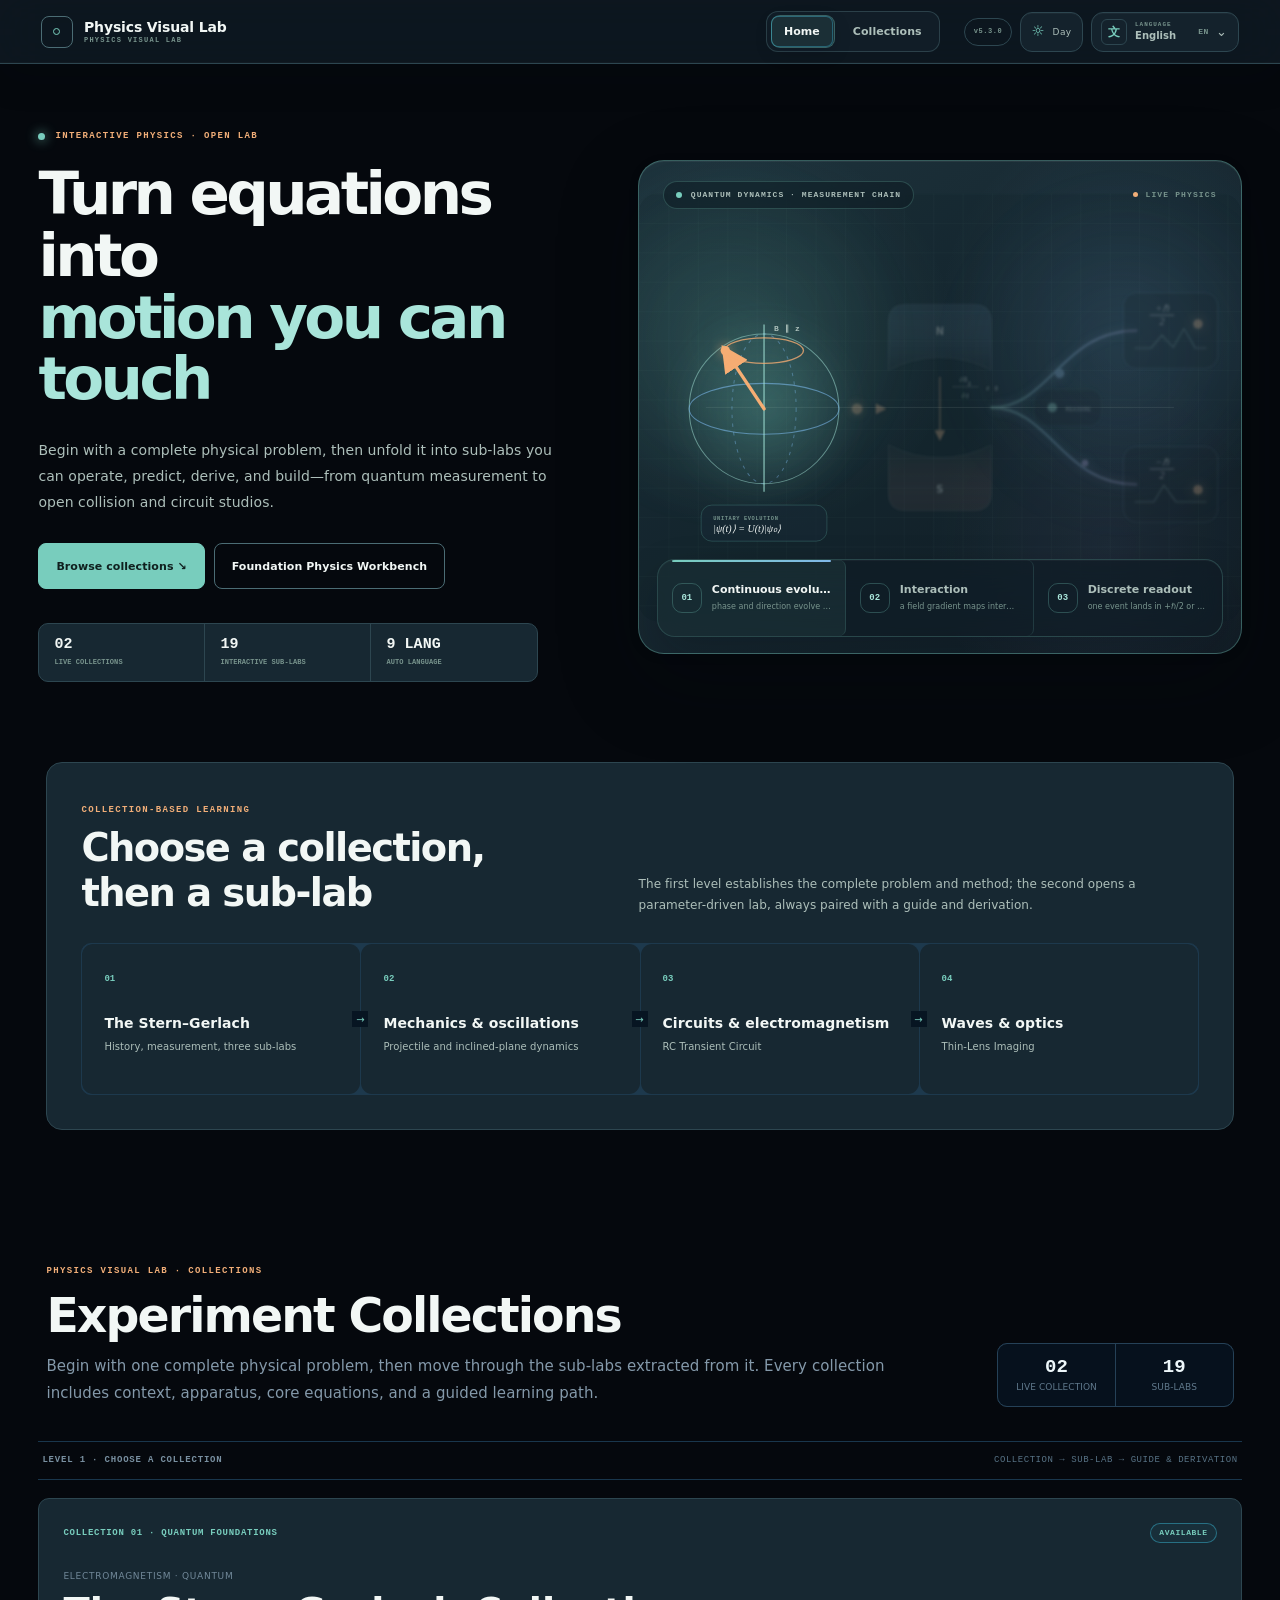
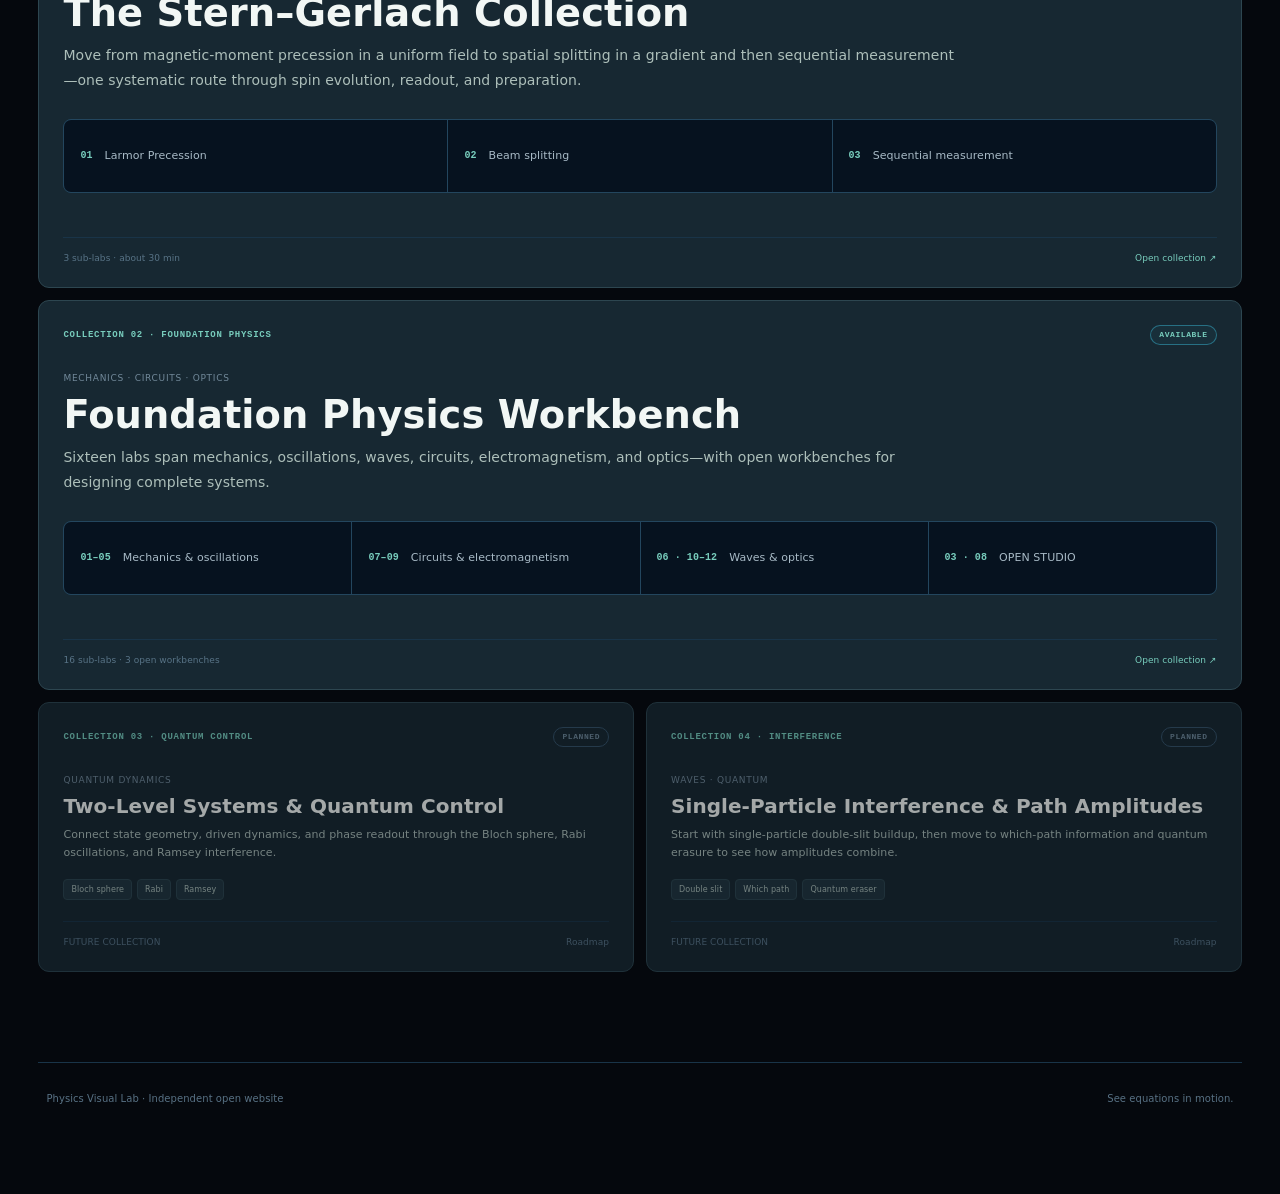
==== commit fffce642: "Add files via upload Release v5.3.0 visual and interaction overhaul" ====
--- a/index.html
+++ b/index.html
@@ -1,22 +1,22 @@
 <!doctype html>
-<html lang="zh-CN" data-pvl-version="5.1.0">
+<html lang="zh-CN" data-pvl-version="5.3.0">
 <head>
   <meta charset="UTF-8">
   <meta name="viewport" content="width=device-width,initial-scale=1,viewport-fit=cover">
-  <meta name="theme-color" content="#101517">
+  <meta name="theme-color" content="#101c24">
   <meta name="color-scheme" content="dark light">
-  <meta name="pvl-version" content="5.1.0">
+  <meta name="pvl-version" content="5.3.0">
   <meta name="description" content="通过交互实验、动态推导与可搭建工作台，探索量子测量、力学、电路与光学。">
   <meta property="og:type" content="website">
   <meta property="og:title" content="物理可视化实验室">
   <meta property="og:description" content="可操作、可推导、可自行搭建的开放物理实验室。">
   <meta property="og:url" content="https://kshorvvv.github.io/physics-visual-lab/">
   <meta name="twitter:card" content="summary">
-  <title>物理可视化实验室 · v5.1.0</title>
+  <title>物理可视化实验室 · v5.3.0</title>
   <link rel="canonical" href="https://kshorvvv.github.io/physics-visual-lab/">
   <style data-pvl-inline="assets/base.css">
-/* Physics Visual Lab base styles · v5.1.0 */
-:root{--font-geist-sans:Inter, ui-sans-serif, system-ui, -apple-system, BlinkMacSystemFont, "Segoe UI", sans-serif;--font-geist-mono:"SFMono-Regular", Consolas, "Liberation Mono", monospace;--background:#030812;--foreground:#eef5fa;--panel:#07121f;--panel-deep:#050d18;--line:#193247;--line-bright:#28516d;--cyan:#43d9ff;--cyan-dim:#159fc4;--amber:#f6b95b;--muted:#879bad;--muted-2:#5d7487}*{box-sizing:border-box}html{scroll-behavior:smooth;background:var(--background)}body{color:var(--foreground);font-family:var(--font-geist-sans), "Noto Sans SC", "Microsoft YaHei", sans-serif;background:radial-gradient(circle at 50% -20%,#145a801f,#0000 38rem),#030812;margin:0}button,input{font:inherit}button,a{-webkit-tap-highlight-color:transparent}button:focus-visible,a:focus-visible,input:focus-visible{outline:2px solid var(--cyan);outline-offset:3px}.site-shell{min-height:100vh;overflow:hidden}.site-header{z-index:10;-webkit-backdrop-filter:blur(18px);backdrop-filter:blur(18px);background:#030912db;border-bottom:1px solid #345d798c;justify-content:space-between;align-items:center;height:76px;padding:0 clamp(20px,3vw,50px);display:flex;position:relative}.site-header:after{content:"";background:linear-gradient(90deg,#0000,#43d9ffcc,#0000);width:38%;height:1px;position:absolute;bottom:-1px;left:22%;box-shadow:0 0 12px #43d9ff8c}.brand{color:inherit;align-items:center;gap:14px;text-decoration:none;display:inline-flex}.brand-mark{clip-path:polygon(25% 7%,75% 7%,100% 50%,75% 93%,25% 93%,0 50%);border:1px solid #43d9ffcc;width:42px;height:42px;position:relative;transform:rotate(30deg);box-shadow:inset 0 0 16px #43d9ff1a}.brand-mark:before,.brand-mark:after,.brand-mark span{content:"";background:#43d9ffb3;position:absolute}.brand-mark:before{width:1px;height:31px;top:5px;left:50%}.brand-mark:after{height:1px;top:50%;left:8px;right:8px}.brand-mark span{width:6px;height:6px;box-shadow:0 0 10px var(--cyan);border-radius:50%;top:calc(50% - 3px);left:calc(50% - 3px)}.brand-copy{gap:2px;display:grid}.brand-copy strong{letter-spacing:.05em;font-size:17px;font-weight:650}.brand-copy small{color:#8194a7;font:500 9px/1 var(--font-geist-sans), sans-serif;letter-spacing:.22em}.header-meta{letter-spacing:.08em;color:#c5d1da;align-items:center;gap:16px;font-size:13px;display:flex}.header-topic{color:var(--cyan)}.header-dot{color:#405a70}.catalog-link{color:#b7c7d4;border:1px solid #4a708c85;border-radius:8px;margin-left:16px;padding:10px 15px;text-decoration:none;transition:all .18s}.catalog-link:hover{color:var(--cyan);background:#43d9ff0d;border-color:#43d9ff9e}.lab-page{width:min(1600px,100% - clamp(24px,4vw,72px));margin:0 auto;padding:30px 0 90px}.hero-intro{grid-template-columns:minmax(0,1fr) auto;align-items:center;gap:40px;min-height:178px;padding:3px 20px 26px;display:grid}.eyebrow{color:#71889c;letter-spacing:.18em;align-items:center;gap:15px;margin:0 0 12px;font-size:10px;display:flex}.eyebrow span{color:var(--cyan);letter-spacing:.08em;align-items:center;gap:7px;font-size:11px;display:inline-flex}.eyebrow span:before{content:"";background:var(--cyan);width:6px;height:6px;box-shadow:0 0 10px var(--cyan);border-radius:50%}.hero-intro h1{letter-spacing:-.045em;margin:0;font-size:clamp(42px,4vw,68px);font-weight:680;line-height:1}.lead{color:#91a3b2;max-width:820px;margin:18px 0 0;font-size:clamp(14px,1.15vw,17px);line-height:1.85}.formula-panel{background-color:#050f1bc7;background-image:linear-gradient(#306c910b 1px,#0000 1px),linear-gradient(90deg,#306c910b 1px,#0000 1px),none;background-position:0 0,0 0,0 0;background-repeat:repeat,repeat,repeat;background-size:18px 18px;background-attachment:scroll,scroll,scroll;background-origin:padding-box,padding-box,padding-box;background-clip:border-box,border-box,border-box;border:1px solid #1b3b52;border-radius:13px;justify-content:center;align-items:center;gap:30px;min-width:390px;height:126px;padding:22px 30px;display:flex;box-shadow:inset 0 1px #76bee509}.equation{white-space:nowrap;color:#f1f5f7;align-items:center;gap:10px;font:italic clamp(22px,2vw,30px)/1.2 Georgia,Times New Roman,serif;display:flex}.fraction{text-align:center;line-height:1;display:inline-grid}.fraction span:first-child{border-bottom:1px solid #d7e0e6;padding:0 5px 5px}.fraction span:last-child{padding-top:5px}.equation sub{font-size:60%}.formula-divider{background:#254156;width:1px;height:64px}.instrument-grid{grid-template-columns:minmax(0,2.25fr) minmax(360px,.95fr);gap:18px;min-height:650px;display:grid}.visual-panel,.control-panel{background:linear-gradient(145deg,#071321fa,#030a13fa);border:1px solid #1b3b52;border-radius:15px;position:relative;overflow:hidden;box-shadow:inset 0 1px #75bbde0a,0 28px 80px #00000047}.visual-panel:before,.control-panel:before{content:"";pointer-events:none;z-index:3;border:1px solid #2b4f6847;border-radius:10px;position:absolute;inset:8px}.visual-grid{opacity:.22;background-image:linear-gradient(#2c688f1c 1px,#0000 1px),linear-gradient(90deg,#2c688f1c 1px,#0000 1px);background-size:32px 32px;position:absolute;inset:0;-webkit-mask-image:radial-gradient(circle,#000 15%,#0000 82%);mask-image:radial-gradient(circle,#000 15%,#0000 82%)}.larmor-canvas{cursor:grab;touch-action:none;width:100%;height:100%;position:absolute;inset:0}.larmor-canvas:active{cursor:grabbing}.telemetry{z-index:2;color:#b7c7d2;font:500 12px/1.3 var(--font-geist-mono), monospace;pointer-events:none;gap:6px;display:grid;position:absolute;top:28px;left:30px}.live-status{color:#8295a5;font-family:var(--font-geist-sans), sans-serif;letter-spacing:.05em;margin-bottom:5px}.live-status i{background:#607789;border-radius:50%;width:7px;height:7px;margin-right:7px;display:inline-block}.live-status.is-running{color:var(--cyan)}.live-status.is-running i{background:var(--cyan);box-shadow:0 0 12px var(--cyan);animation:1.8s ease-in-out infinite breathe}.view-actions{z-index:4;-webkit-backdrop-filter:blur(8px);backdrop-filter:blur(8px);background:#040d18b8;border:1px solid #345b7599;border-radius:8px;padding:3px;display:flex;position:absolute;top:28px;right:28px}.view-actions button{color:#8195a6;letter-spacing:.04em;cursor:pointer;background:0 0;border:0;border-radius:5px;padding:7px 10px;font-size:10px}.view-actions button:hover{color:var(--cyan);background:#43d9ff0f}.canvas-hint{z-index:2;color:#60788a;pointer-events:none;gap:10px;font-size:10px;display:flex;position:absolute;bottom:22px;left:50%;transform:translate(-50%)}.canvas-hint span{white-space:nowrap;background:#030b149e;border:1px solid #32546c66;border-radius:20px;padding:6px 9px}.control-panel{padding:28px 30px 22px}.control-header{z-index:4;border-bottom:1px solid #1d384d;justify-content:space-between;align-items:flex-start;padding-bottom:20px;display:flex;position:relative}.panel-kicker{color:#627e92;font:500 9px/1 var(--font-geist-mono), monospace;letter-spacing:.14em;margin-bottom:5px;display:block}.control-header h2{letter-spacing:.03em;margin:0;font-size:20px}.control-index{color:#577286;font:500 10px/1 var(--font-geist-mono), monospace}.range-control{z-index:4;border-bottom:1px solid #244258b8;padding:22px 0 20px;position:relative}.range-heading{justify-content:space-between;align-items:center;gap:12px;margin-bottom:16px;display:flex}.range-heading label{color:#aebdca;font-size:13px}.range-heading i{color:#e7eef2;margin-left:4px;font:italic 17px/1 Georgia,serif}.range-heading output{color:#f5f8fa;font:550 14px/1 var(--font-geist-mono), monospace;white-space:nowrap}.control-range{appearance:none;cursor:pointer;background:0 0;width:100%;height:18px;margin:0;display:block}.control-range::-webkit-slider-runnable-track{background:linear-gradient(90deg, var(--cyan) 0%, var(--cyan) var(--fill), #25394a var(--fill), #25394a 100%);border-radius:10px;height:4px}.control-range::-moz-range-track{background:#25394a;border-radius:10px;height:4px}.control-range::-moz-range-progress{background:var(--cyan);border-radius:10px;height:4px}.control-range::-webkit-slider-thumb{appearance:none;background:var(--cyan);border:2px solid #dbf7ff;border-radius:50%;width:18px;height:18px;margin-top:-7px;box-shadow:0 0 0 4px #43d9ff14,0 0 14px #43d9ff99}.control-range::-moz-range-thumb{background:var(--cyan);border:2px solid #dbf7ff;border-radius:50%;width:16px;height:16px;box-shadow:0 0 14px #43d9ff99}.range-scale{color:#536c7f;font:500 9px/1 var(--font-geist-mono), monospace;justify-content:space-between;margin-top:5px;display:flex}.segmented-row{z-index:4;color:#aebdca;justify-content:space-between;align-items:center;gap:18px;padding:20px 0;font-size:13px;display:flex;position:relative}.segmented{background:#060e19;border:1px solid #29445a;border-radius:8px;flex:1;grid-template-columns:1fr 1fr;max-width:210px;padding:3px;display:grid}.segmented button{color:#71889a;cursor:pointer;background:0 0;border:0;border-radius:5px;padding:8px 14px}.segmented button.active{color:#dff9ff;background:linear-gradient(#1daacf57,#116f8e3b);box-shadow:inset 0 0 0 1px #43d9ff57}.transport-controls{z-index:4;border-bottom:1px solid #244258b8;grid-template-columns:1.25fr 1fr 1fr;gap:8px;padding-bottom:19px;display:grid;position:relative}.transport-controls button{color:#9fb0bd;cursor:pointer;background:#060f1be0;border:1px solid #35556d;border-radius:8px;min-height:49px;font-size:12px;transition:all .16s}.transport-controls button:hover{color:#e8f5fa;border-color:#4f7893;transform:translateY(-1px)}.transport-controls button span{margin-right:5px;font-size:15px}.transport-controls .primary-control{color:#fff;background:linear-gradient(145deg,#1486aa,#0f5e7b);border-color:#43d9ff99;box-shadow:0 8px 28px #1397bc33,inset 0 1px #ffffff29}.live-readout{z-index:4;grid-template-columns:1.3fr 1fr .8fr;gap:12px;padding:18px 0 11px;display:grid;position:relative}.live-readout div{min-width:0}.live-readout span{color:#587286;margin-bottom:7px;font-size:9px;display:block}.live-readout strong{color:#b9c9d4;font:500 10px/1.45 var(--font-geist-mono), monospace;overflow-wrap:anywhere;display:block}.timescale-note{z-index:4;color:#536f83;text-align:center;margin:0;font-size:9px;line-height:1.55;position:relative}.quick-lab,.physics-story,.module-catalog{margin-top:clamp(90px,10vw,150px)}.section-heading{max-width:760px;margin-bottom:36px}.section-heading>span,.section-label{color:var(--cyan);font:500 10px/1 var(--font-geist-mono), monospace;letter-spacing:.18em}.section-heading h2,.story-copy h2{letter-spacing:-.035em;margin:14px 0 12px;font-size:clamp(30px,3.3vw,50px);line-height:1.12}.section-heading p,.story-copy>p{color:#8499aa;margin:0;font-size:15px;line-height:1.8}.experiment-cards{grid-template-columns:repeat(3,1fr);gap:16px;display:grid}.experiment-card{min-height:215px;color:inherit;text-align:left;cursor:pointer;background:linear-gradient(135deg,#0c1f32eb,#050e19eb),#06101c;border:1px solid #19364c;border-radius:13px;padding:27px;transition:all .2s;position:relative;overflow:hidden}.experiment-card:after{content:"";filter:blur(4px);background:#43d9ff12;border-radius:50%;width:180px;height:180px;transition:all .2s;position:absolute;top:-90px;right:-90px}.experiment-card:hover{border-color:#43d9ff8c;transform:translateY(-3px);box-shadow:0 16px 50px #00000040}.experiment-card:hover:after{background:#43d9ff21}.card-number{color:#45657b;font:500 10px/1 var(--font-geist-mono), monospace;margin-bottom:34px;display:block}.experiment-card strong{margin-bottom:10px;font-size:18px;display:block}.experiment-card p{color:#7890a2;max-width:320px;margin:0;font-size:13px;line-height:1.65}.card-action{color:var(--cyan);letter-spacing:.05em;font-size:10px;position:absolute;bottom:23px;right:25px}.physics-story{background:radial-gradient(circle at 14% 30%,#2ea8d014,#0000 36%),linear-gradient(90deg,#0613209e,#040c1633);border-top:1px solid #18354a;border-bottom:1px solid #18354a;grid-template-columns:.9fr 1.1fr;align-items:center;gap:clamp(45px,8vw,130px);padding:clamp(38px,5vw,78px);display:grid}.story-copy>p{max-width:620px}.invariant-row{flex-wrap:wrap;gap:8px;margin-top:28px;display:flex}.invariant-row span{color:#93aabc;background:#040d17a6;border:1px solid #26465d;border-radius:5px;padding:8px 11px;font:italic 12px/1 Georgia,serif}.derivation{margin:0;padding:0;list-style:none;position:relative}.derivation:before{content:"";background:linear-gradient(var(--cyan), #43d9ff14);width:1px;position:absolute;top:21px;bottom:21px;left:20px}.derivation li{grid-template-columns:42px 1fr;align-items:center;gap:18px;padding:17px 0;display:grid;position:relative}.derivation li>span{z-index:1;width:42px;height:42px;color:var(--cyan);font:600 9px/1 var(--font-geist-mono), monospace;background:#071522;border:1px solid #2c6685;border-radius:50%;place-items:center;display:grid;position:relative}.derivation div{background:#05101cc2;border:1px solid #1d3b51;border-radius:10px;justify-content:space-between;align-items:center;gap:20px;min-height:72px;padding:13px 20px;display:flex}.derivation small{color:#72899a}.derivation strong{color:#edf4f7;font:italic clamp(18px,1.8vw,26px)/1 Georgia,serif}.catalog-heading{max-width:860px}.module-list{background:#1a3448;border:1px solid #1a3448;border-radius:13px;grid-template-columns:repeat(3,1fr);gap:1px;display:grid;overflow:hidden}.module-card{background:#050f1b;min-height:245px;padding:32px}.module-card.current{background:radial-gradient(circle at 80% 10%,#f6b95b1a,#0000 35%),linear-gradient(140deg,#0a1d2d,#06111d)}.module-card>span{color:#557185;font:500 9px/1 var(--font-geist-mono), monospace;letter-spacing:.09em}.module-card h3{margin:54px 0 9px;font-size:22px}.module-card p{color:#71889a;margin:0;font-size:12px}.module-card i{color:#4f6c7f;margin-top:26px;font-size:10px;font-style:normal;display:inline-block}.module-card.current i{color:var(--amber)}.site-footer{color:#536c7e;border-top:1px solid #142c3d;justify-content:space-between;align-items:center;min-height:100px;padding:0 clamp(24px,5vw,78px);font-size:11px;display:flex}@keyframes breathe{0%,to{opacity:.65}50%{opacity:1}}@media (width<=1180px){.hero-intro{grid-template-columns:1fr;gap:24px}.formula-panel{width:min(100%,620px);min-width:0}.instrument-grid{grid-template-columns:1fr}.visual-panel{min-height:640px}.control-panel{grid-template-columns:repeat(3,1fr);gap:0 28px;display:grid}.control-header,.segmented-row,.transport-controls,.live-readout,.timescale-note{grid-column:1/-1}.live-readout{max-width:760px}}@media (width<=780px){.site-header{height:68px;padding:0 16px}.brand-mark{width:34px;height:34px}.brand-copy strong{font-size:14px}.brand-copy small,.header-topic,.header-dot,.header-meta>span:last-of-type{display:none}.catalog-link{margin:0;padding:8px 10px;font-size:11px}.lab-page{width:calc(100% - 24px);padding-top:24px}.hero-intro{padding:0 4px 24px}.hero-intro h1{font-size:43px}.lead{line-height:1.7}.formula-panel{gap:18px;height:auto;min-height:105px;padding:19px 20px}.equation{font-size:20px}.formula-divider{height:52px}.visual-panel{min-height:520px}.telemetry{font-size:10px;top:24px;left:22px}.view-actions{top:22px;right:20px}.view-actions button{padding:6px 8px;font-size:9px}.canvas-hint span:nth-child(3){display:none}.control-panel{padding:25px 22px 20px;display:block}.transport-controls{grid-template-columns:1.2fr 1fr 1fr}.transport-controls button{min-height:46px;font-size:11px}.quick-lab,.physics-story,.module-catalog{margin-top:82px}.experiment-cards,.module-list{grid-template-columns:1fr}.physics-story{grid-template-columns:1fr;gap:45px;padding:42px 22px}.derivation div{flex-direction:column;align-items:flex-start}.module-card{min-height:205px}.module-card h3{margin-top:40px}}@media (width<=480px){.brand{gap:9px}.brand-copy strong{font-size:12px}.catalog-link{border:0;padding:8px 0}.hero-intro h1{font-size:38px}.eyebrow{gap:8px;display:grid}.formula-panel{justify-content:space-around;gap:10px}.equation{gap:6px;font-size:17px}.visual-panel{min-height:470px}.canvas-hint{gap:5px}.canvas-hint span{padding:5px 7px;font-size:9px}.segmented-row{flex-direction:column;align-items:flex-start}.segmented{width:100%;max-width:none}.transport-controls{grid-template-columns:1fr 1fr}.transport-controls .primary-control{grid-column:1/-1}.live-readout{grid-template-columns:1fr 1fr}.live-readout div:first-child{grid-column:1/-1}.site-footer{flex-direction:column;justify-content:center;gap:8px}}@media (prefers-reduced-motion:reduce){html{scroll-behavior:auto}*,:before,:after{transition-duration:.01ms!important;animation-duration:.01ms!important;animation-iteration-count:1!important}}
+/* Physics Visual Lab base styles · v5.3.0 */
+:root{--font-geist-sans:Inter, ui-sans-serif, system-ui, -apple-system, BlinkMacSystemFont, "Segoe UI", sans-serif;--font-geist-mono:"SFMono-Regular", Consolas, "Liberation Mono", monospace;--background:#030812;--foreground:#eef5fa;--panel:#07121f;--panel-deep:#050d18;--line:#193247;--line-bright:#28516d;--cyan:#43d9ff;--cyan-dim:#159fc4;--amber:#f6b95b;--muted:#879bad;--muted-2:#5d7487}*{box-sizing:border-box}html{scroll-behavior:smooth;background:var(--background)}body{color:var(--foreground);font-family:var(--font-geist-sans), "Noto Sans SC", "Microsoft YaHei", sans-serif;background:radial-gradient(circle at 50% -20%,#145a801f,#0000 38rem),#030812;margin:0}button,input{font:inherit}button,a{-webkit-tap-highlight-color:transparent}button:focus-visible,a:focus-visible,input:focus-visible{outline:2px solid var(--cyan);outline-offset:3px}.site-shell{min-height:100vh;overflow:hidden}.site-header{z-index:10;-webkit-backdrop-filter:blur(18px);backdrop-filter:blur(18px);background:#030912db;border-bottom:1px solid #345d798c;justify-content:space-between;align-items:center;height:76px;padding:0 clamp(20px,3vw,50px);display:flex;position:relative}.site-header:after{content:"";background:linear-gradient(90deg,#0000,#43d9ffcc,#0000);width:38%;height:1px;position:absolute;bottom:-1px;left:22%;box-shadow:0 0 12px #43d9ff8c}.brand{color:inherit;align-items:center;gap:14px;text-decoration:none;display:inline-flex}.brand-mark{clip-path:polygon(25% 7%,75% 7%,100% 50%,75% 93%,25% 93%,0 50%);border:1px solid #43d9ffcc;width:42px;height:42px;position:relative;transform:rotate(30deg);box-shadow:inset 0 0 16px #43d9ff1a}.brand-mark:before,.brand-mark:after,.brand-mark span{content:"";background:#43d9ffb3;position:absolute}.brand-mark:before{width:1px;height:31px;top:5px;left:50%}.brand-mark:after{height:1px;top:50%;left:8px;right:8px}.brand-mark span{width:6px;height:6px;box-shadow:0 0 10px var(--cyan);border-radius:50%;top:calc(50% - 3px);left:calc(50% - 3px)}.brand-copy{gap:2px;display:grid}.brand-copy strong{letter-spacing:.05em;font-size:17px;font-weight:650}.brand-copy small{color:#8194a7;font:500 9px/1 var(--font-geist-sans), sans-serif;letter-spacing:.22em}.header-meta{letter-spacing:.08em;color:#c5d1da;align-items:center;gap:16px;font-size:13px;display:flex}.header-topic{color:var(--cyan)}.header-dot{color:#405a70}.catalog-link{color:#b7c7d4;border:1px solid #4a708c85;border-radius:8px;margin-left:16px;padding:10px 15px;text-decoration:none;transition:color .18s ease,background-color .18s ease,border-color .18s ease,box-shadow .18s ease,opacity .18s ease,transform .18s ease}.catalog-link:hover{color:var(--cyan);background:#43d9ff0d;border-color:#43d9ff9e}.lab-page{width:min(1600px,100% - clamp(24px,4vw,72px));margin:0 auto;padding:30px 0 90px}.hero-intro{grid-template-columns:minmax(0,1fr) auto;align-items:center;gap:40px;min-height:178px;padding:3px 20px 26px;display:grid}.eyebrow{color:#71889c;letter-spacing:.18em;align-items:center;gap:15px;margin:0 0 12px;font-size:10px;display:flex}.eyebrow span{color:var(--cyan);letter-spacing:.08em;align-items:center;gap:7px;font-size:11px;display:inline-flex}.eyebrow span:before{content:"";background:var(--cyan);width:6px;height:6px;box-shadow:0 0 10px var(--cyan);border-radius:50%}.hero-intro h1{letter-spacing:-.045em;margin:0;font-size:clamp(42px,4vw,68px);font-weight:680;line-height:1}.lead{color:#91a3b2;max-width:820px;margin:18px 0 0;font-size:clamp(14px,1.15vw,17px);line-height:1.85}.formula-panel{background-color:#050f1bc7;background-image:linear-gradient(#306c910b 1px,#0000 1px),linear-gradient(90deg,#306c910b 1px,#0000 1px),none;background-position:0 0,0 0,0 0;background-repeat:repeat,repeat,repeat;background-size:18px 18px;background-attachment:scroll,scroll,scroll;background-origin:padding-box,padding-box,padding-box;background-clip:border-box,border-box,border-box;border:1px solid #1b3b52;border-radius:13px;justify-content:center;align-items:center;gap:30px;min-width:390px;height:126px;padding:22px 30px;display:flex;box-shadow:inset 0 1px #76bee509}.equation{white-space:nowrap;color:#f1f5f7;align-items:center;gap:10px;font:italic clamp(22px,2vw,30px)/1.2 Georgia,Times New Roman,serif;display:flex}.fraction{text-align:center;line-height:1;display:inline-grid}.fraction span:first-child{border-bottom:1px solid #d7e0e6;padding:0 5px 5px}.fraction span:last-child{padding-top:5px}.equation sub{font-size:60%}.formula-divider{background:#254156;width:1px;height:64px}.instrument-grid{grid-template-columns:minmax(0,2.25fr) minmax(360px,.95fr);gap:18px;min-height:650px;display:grid}.visual-panel,.control-panel{background:linear-gradient(145deg,#071321fa,#030a13fa);border:1px solid #1b3b52;border-radius:15px;position:relative;overflow:hidden;box-shadow:inset 0 1px #75bbde0a,0 28px 80px #00000047}.visual-panel:before,.control-panel:before{content:"";pointer-events:none;z-index:3;border:1px solid #2b4f6847;border-radius:10px;position:absolute;inset:8px}.visual-grid{opacity:.22;background-image:linear-gradient(#2c688f1c 1px,#0000 1px),linear-gradient(90deg,#2c688f1c 1px,#0000 1px);background-size:32px 32px;position:absolute;inset:0;-webkit-mask-image:radial-gradient(circle,#000 15%,#0000 82%);mask-image:radial-gradient(circle,#000 15%,#0000 82%)}.larmor-canvas{cursor:grab;touch-action:none;width:100%;height:100%;position:absolute;inset:0}.larmor-canvas:active{cursor:grabbing}.telemetry{z-index:2;color:#b7c7d2;font:500 12px/1.3 var(--font-geist-mono), monospace;pointer-events:none;gap:6px;display:grid;position:absolute;top:28px;left:30px}.live-status{color:#8295a5;font-family:var(--font-geist-sans), sans-serif;letter-spacing:.05em;margin-bottom:5px}.live-status i{background:#607789;border-radius:50%;width:7px;height:7px;margin-right:7px;display:inline-block}.live-status.is-running{color:var(--cyan)}.live-status.is-running i{background:var(--cyan);box-shadow:0 0 12px var(--cyan);animation:1.8s ease-in-out infinite breathe}.view-actions{z-index:4;-webkit-backdrop-filter:blur(8px);backdrop-filter:blur(8px);background:#040d18b8;border:1px solid #345b7599;border-radius:8px;padding:3px;display:flex;position:absolute;top:28px;right:28px}.view-actions button{color:#8195a6;letter-spacing:.04em;cursor:pointer;background:0 0;border:0;border-radius:5px;padding:7px 10px;font-size:10px}.view-actions button:hover{color:var(--cyan);background:#43d9ff0f}.canvas-hint{z-index:2;color:#60788a;pointer-events:none;gap:10px;font-size:10px;display:flex;position:absolute;bottom:22px;left:50%;transform:translate(-50%)}.canvas-hint span{white-space:nowrap;background:#030b149e;border:1px solid #32546c66;border-radius:20px;padding:6px 9px}.control-panel{padding:28px 30px 22px}.control-header{z-index:4;border-bottom:1px solid #1d384d;justify-content:space-between;align-items:flex-start;padding-bottom:20px;display:flex;position:relative}.panel-kicker{color:#627e92;font:500 9px/1 var(--font-geist-mono), monospace;letter-spacing:.14em;margin-bottom:5px;display:block}.control-header h2{letter-spacing:.03em;margin:0;font-size:20px}.control-index{color:#577286;font:500 10px/1 var(--font-geist-mono), monospace}.range-control{z-index:4;border-bottom:1px solid #244258b8;padding:22px 0 20px;position:relative}.range-heading{justify-content:space-between;align-items:center;gap:12px;margin-bottom:16px;display:flex}.range-heading label{color:#aebdca;font-size:13px}.range-heading i{color:#e7eef2;margin-left:4px;font:italic 17px/1 Georgia,serif}.range-heading output{color:#f5f8fa;font:550 14px/1 var(--font-geist-mono), monospace;white-space:nowrap}.control-range{appearance:none;cursor:pointer;background:0 0;width:100%;height:18px;margin:0;display:block}.control-range::-webkit-slider-runnable-track{background:linear-gradient(90deg, var(--cyan) 0%, var(--cyan) var(--fill), #25394a var(--fill), #25394a 100%);border-radius:10px;height:4px}.control-range::-moz-range-track{background:#25394a;border-radius:10px;height:4px}.control-range::-moz-range-progress{background:var(--cyan);border-radius:10px;height:4px}.control-range::-webkit-slider-thumb{appearance:none;background:var(--cyan);border:2px solid #dbf7ff;border-radius:50%;width:18px;height:18px;margin-top:-7px;box-shadow:0 0 0 4px #43d9ff14,0 0 14px #43d9ff99}.control-range::-moz-range-thumb{background:var(--cyan);border:2px solid #dbf7ff;border-radius:50%;width:16px;height:16px;box-shadow:0 0 14px #43d9ff99}.range-scale{color:#536c7f;font:500 9px/1 var(--font-geist-mono), monospace;justify-content:space-between;margin-top:5px;display:flex}.segmented-row{z-index:4;color:#aebdca;justify-content:space-between;align-items:center;gap:18px;padding:20px 0;font-size:13px;display:flex;position:relative}.segmented{background:#060e19;border:1px solid #29445a;border-radius:8px;flex:1;grid-template-columns:1fr 1fr;max-width:210px;padding:3px;display:grid}.segmented button{color:#71889a;cursor:pointer;background:0 0;border:0;border-radius:5px;padding:8px 14px}.segmented button.active{color:#dff9ff;background:linear-gradient(#1daacf57,#116f8e3b);box-shadow:inset 0 0 0 1px #43d9ff57}.transport-controls{z-index:4;border-bottom:1px solid #244258b8;grid-template-columns:1.25fr 1fr 1fr;gap:8px;padding-bottom:19px;display:grid;position:relative}.transport-controls button{color:#9fb0bd;cursor:pointer;background:#060f1be0;border:1px solid #35556d;border-radius:8px;min-height:49px;font-size:12px;transition:color .16s ease,background-color .16s ease,border-color .16s ease,box-shadow .16s ease,opacity .16s ease,transform .16s ease}.transport-controls button:hover{color:#e8f5fa;border-color:#4f7893;transform:translateY(-1px)}.transport-controls button span{margin-right:5px;font-size:15px}.transport-controls .primary-control{color:#fff;background:linear-gradient(145deg,#1486aa,#0f5e7b);border-color:#43d9ff99;box-shadow:0 8px 28px #1397bc33,inset 0 1px #ffffff29}.live-readout{z-index:4;grid-template-columns:1.3fr 1fr .8fr;gap:12px;padding:18px 0 11px;display:grid;position:relative}.live-readout div{min-width:0}.live-readout span{color:#587286;margin-bottom:7px;font-size:9px;display:block}.live-readout strong{color:#b9c9d4;font:500 10px/1.45 var(--font-geist-mono), monospace;overflow-wrap:anywhere;display:block}.timescale-note{z-index:4;color:#536f83;text-align:center;margin:0;font-size:9px;line-height:1.55;position:relative}.quick-lab,.physics-story,.module-catalog{margin-top:clamp(90px,10vw,150px)}.section-heading{max-width:760px;margin-bottom:36px}.section-heading>span,.section-label{color:var(--cyan);font:500 10px/1 var(--font-geist-mono), monospace;letter-spacing:.18em}.section-heading h2,.story-copy h2{letter-spacing:-.035em;margin:14px 0 12px;font-size:clamp(30px,3.3vw,50px);line-height:1.12}.section-heading p,.story-copy>p{color:#8499aa;margin:0;font-size:15px;line-height:1.8}.experiment-cards{grid-template-columns:repeat(3,1fr);gap:16px;display:grid}.experiment-card{min-height:215px;color:inherit;text-align:left;cursor:pointer;background:linear-gradient(135deg,#0c1f32eb,#050e19eb),#06101c;border:1px solid #19364c;border-radius:13px;padding:27px;transition:color .2s ease,background-color .2s ease,border-color .2s ease,box-shadow .2s ease,opacity .2s ease,transform .2s ease;position:relative;overflow:hidden}.experiment-card:after{content:"";filter:blur(4px);background:#43d9ff12;border-radius:50%;width:180px;height:180px;transition:color .2s ease,background-color .2s ease,border-color .2s ease,box-shadow .2s ease,opacity .2s ease,transform .2s ease;position:absolute;top:-90px;right:-90px}.experiment-card:hover{border-color:#43d9ff8c;transform:translateY(-3px);box-shadow:0 16px 50px #00000040}.experiment-card:hover:after{background:#43d9ff21}.card-number{color:#45657b;font:500 10px/1 var(--font-geist-mono), monospace;margin-bottom:34px;display:block}.experiment-card strong{margin-bottom:10px;font-size:18px;display:block}.experiment-card p{color:#7890a2;max-width:320px;margin:0;font-size:13px;line-height:1.65}.card-action{color:var(--cyan);letter-spacing:.05em;font-size:10px;position:absolute;bottom:23px;right:25px}.physics-story{background:radial-gradient(circle at 14% 30%,#2ea8d014,#0000 36%),linear-gradient(90deg,#0613209e,#040c1633);border-top:1px solid #18354a;border-bottom:1px solid #18354a;grid-template-columns:.9fr 1.1fr;align-items:center;gap:clamp(45px,8vw,130px);padding:clamp(38px,5vw,78px);display:grid}.story-copy>p{max-width:620px}.invariant-row{flex-wrap:wrap;gap:8px;margin-top:28px;display:flex}.invariant-row span{color:#93aabc;background:#040d17a6;border:1px solid #26465d;border-radius:5px;padding:8px 11px;font:italic 12px/1 Georgia,serif}.derivation{margin:0;padding:0;list-style:none;position:relative}.derivation:before{content:"";background:linear-gradient(var(--cyan), #43d9ff14);width:1px;position:absolute;top:21px;bottom:21px;left:20px}.derivation li{grid-template-columns:42px 1fr;align-items:center;gap:18px;padding:17px 0;display:grid;position:relative}.derivation li>span{z-index:1;width:42px;height:42px;color:var(--cyan);font:600 9px/1 var(--font-geist-mono), monospace;background:#071522;border:1px solid #2c6685;border-radius:50%;place-items:center;display:grid;position:relative}.derivation div{background:#05101cc2;border:1px solid #1d3b51;border-radius:10px;justify-content:space-between;align-items:center;gap:20px;min-height:72px;padding:13px 20px;display:flex}.derivation small{color:#72899a}.derivation strong{color:#edf4f7;font:italic clamp(18px,1.8vw,26px)/1 Georgia,serif}.catalog-heading{max-width:860px}.module-list{background:#1a3448;border:1px solid #1a3448;border-radius:13px;grid-template-columns:repeat(3,1fr);gap:1px;display:grid;overflow:hidden}.module-card{background:#050f1b;min-height:245px;padding:32px}.module-card.current{background:radial-gradient(circle at 80% 10%,#f6b95b1a,#0000 35%),linear-gradient(140deg,#0a1d2d,#06111d)}.module-card>span{color:#557185;font:500 9px/1 var(--font-geist-mono), monospace;letter-spacing:.09em}.module-card h3{margin:54px 0 9px;font-size:22px}.module-card p{color:#71889a;margin:0;font-size:12px}.module-card i{color:#4f6c7f;margin-top:26px;font-size:10px;font-style:normal;display:inline-block}.module-card.current i{color:var(--amber)}.site-footer{color:#536c7e;border-top:1px solid #142c3d;justify-content:space-between;align-items:center;min-height:100px;padding:0 clamp(24px,5vw,78px);font-size:11px;display:flex}@keyframes breathe{0%,to{opacity:.65}50%{opacity:1}}@media (width<=1180px){.hero-intro{grid-template-columns:1fr;gap:24px}.formula-panel{width:min(100%,620px);min-width:0}.instrument-grid{grid-template-columns:1fr}.visual-panel{min-height:640px}.control-panel{grid-template-columns:repeat(3,1fr);gap:0 28px;display:grid}.control-header,.segmented-row,.transport-controls,.live-readout,.timescale-note{grid-column:1/-1}.live-readout{max-width:760px}}@media (width<=780px){.site-header{height:68px;padding:0 16px}.brand-mark{width:34px;height:34px}.brand-copy strong{font-size:14px}.brand-copy small,.header-topic,.header-dot,.header-meta>span:last-of-type{display:none}.catalog-link{margin:0;padding:8px 10px;font-size:11px}.lab-page{width:calc(100% - 24px);padding-top:24px}.hero-intro{padding:0 4px 24px}.hero-intro h1{font-size:43px}.lead{line-height:1.7}.formula-panel{gap:18px;height:auto;min-height:105px;padding:19px 20px}.equation{font-size:20px}.formula-divider{height:52px}.visual-panel{min-height:520px}.telemetry{font-size:10px;top:24px;left:22px}.view-actions{top:22px;right:20px}.view-actions button{padding:6px 8px;font-size:9px}.canvas-hint span:nth-child(3){display:none}.control-panel{padding:25px 22px 20px;display:block}.transport-controls{grid-template-columns:1.2fr 1fr 1fr}.transport-controls button{min-height:46px;font-size:11px}.quick-lab,.physics-story,.module-catalog{margin-top:82px}.experiment-cards,.module-list{grid-template-columns:1fr}.physics-story{grid-template-columns:1fr;gap:45px;padding:42px 22px}.derivation div{flex-direction:column;align-items:flex-start}.module-card{min-height:205px}.module-card h3{margin-top:40px}}@media (width<=480px){.brand{gap:9px}.brand-copy strong{font-size:12px}.catalog-link{border:0;padding:8px 0}.hero-intro h1{font-size:38px}.eyebrow{gap:8px;display:grid}.formula-panel{justify-content:space-around;gap:10px}.equation{gap:6px;font-size:17px}.visual-panel{min-height:470px}.canvas-hint{gap:5px}.canvas-hint span{padding:5px 7px;font-size:9px}.segmented-row{flex-direction:column;align-items:flex-start}.segmented{width:100%;max-width:none}.transport-controls{grid-template-columns:1fr 1fr}.transport-controls .primary-control{grid-column:1/-1}.live-readout{grid-template-columns:1fr 1fr}.live-readout div:first-child{grid-column:1/-1}.site-footer{flex-direction:column;justify-content:center;gap:8px}}@media (prefers-reduced-motion:reduce){html{scroll-behavior:auto}*,:before,:after{transition-duration:.01ms!important;animation-duration:.01ms!important;animation-iteration-count:1!important}}
 
 .legacy-catalog-hidden{display:none!important}
 .sg-lab,.experiment-directory{margin-top:clamp(90px,10vw,150px);scroll-margin-top:92px}
@@ -26,7 +26,7 @@
 .sg-section-head h2,.directory-head h2{letter-spacing:-.04em;margin:13px 0 12px;font-size:clamp(32px,3.7vw,54px);line-height:1.08}
 .sg-section-head p,.directory-head p{color:#8499aa;margin:0;font-size:15px;line-height:1.8}
 .sg-mode-tabs{flex:0 0 auto;background:#050e19;border:1px solid #29465b;border-radius:10px;padding:4px;display:grid;grid-template-columns:1fr 1fr;gap:4px}
-.sg-mode-tabs button{min-width:145px;color:#6f8799;cursor:pointer;background:transparent;border:0;border-radius:7px;padding:11px 13px;text-align:left;transition:all .18s}
+.sg-mode-tabs button{min-width:145px;color:#6f8799;cursor:pointer;background:transparent;border:0;border-radius:7px;padding:11px 13px;text-align:left;transition:color .18s ease,background-color .18s ease,border-color .18s ease,box-shadow .18s ease,opacity .18s ease,transform .18s ease}
 .sg-mode-tabs button span{color:#4d6b80;font:600 9px/1 var(--font-geist-mono),monospace;margin-right:7px}
 .sg-mode-tabs button b{font-size:12px;font-weight:550}
 .sg-mode-tabs button.active{color:#e6faff;background:linear-gradient(145deg,#1486aa4d,#0f5e7b3d);box-shadow:inset 0 0 0 1px #43d9ff57}
@@ -48,7 +48,7 @@
 .sg-fieldset{z-index:4;border:0;border-bottom:1px solid #244258b8;margin:0;padding:20px 0;position:relative}
 .sg-fieldset legend,.sg-range-head label,.sg-toggle-row>span{color:#aebdca;font-size:12px}
 .sg-chip-grid{display:grid;grid-template-columns:repeat(4,1fr);gap:6px;margin-top:13px}
-.sg-chip-grid button,.sg-branch-buttons button,.sg-preset-grid button{color:#72899b;cursor:pointer;background:#060f1b;border:1px solid #29465c;border-radius:7px;min-height:36px;font-size:10px;transition:all .16s}
+.sg-chip-grid button,.sg-branch-buttons button,.sg-preset-grid button{color:#72899b;cursor:pointer;background:#060f1b;border:1px solid #29465c;border-radius:7px;min-height:36px;font-size:10px;transition:color .16s ease,background-color .16s ease,border-color .16s ease,box-shadow .16s ease,opacity .16s ease,transform .16s ease}
 .sg-chip-grid button:hover,.sg-branch-buttons button:hover,.sg-preset-grid button:hover{color:#dff9ff;border-color:#4d7893}
 .sg-chip-grid button.active,.sg-branch-buttons button.active{color:#e5faff;background:linear-gradient(#1daacf57,#116f8e3b);border-color:#43d9ff75}
 .sg-range{z-index:4;border-bottom:1px solid #244258b8;padding:19px 0 17px;position:relative}
@@ -61,8 +61,8 @@
 .sg-range input::-moz-range-progress{background:var(--cyan);height:4px}
 .sg-range input::-moz-range-thumb{background:var(--cyan);border:2px solid #dbf7ff;border-radius:50%;width:15px;height:15px}
 .sg-toggle-row{z-index:4;display:flex;justify-content:space-between;align-items:center;gap:18px;border-bottom:1px solid #244258b8;padding:18px 0;position:relative}
-.sg-toggle{width:48px;height:27px;padding:3px;cursor:pointer;background:#172a39;border:1px solid #36566d;border-radius:20px;transition:all .18s}
-.sg-toggle:before{content:"";display:block;width:19px;height:19px;background:#7890a2;border-radius:50%;transition:all .18s}
+.sg-toggle{width:48px;height:27px;padding:3px;cursor:pointer;background:#172a39;border:1px solid #36566d;border-radius:20px;transition:color .18s ease,background-color .18s ease,border-color .18s ease,box-shadow .18s ease,opacity .18s ease,transform .18s ease}
+.sg-toggle:before{content:"";display:block;width:19px;height:19px;background:#7890a2;border-radius:50%;transition:color .18s ease,background-color .18s ease,border-color .18s ease,box-shadow .18s ease,opacity .18s ease,transform .18s ease}
 .sg-toggle[aria-checked="true"]{background:#0f647f;border-color:#43d9ff8c}
 .sg-toggle[aria-checked="true"]:before{background:#dff9ff;transform:translateX(19px);box-shadow:0 0 10px #43d9ff}
 .sg-result-grid{z-index:4;display:grid;grid-template-columns:1fr 1fr;gap:8px;padding-top:18px;position:relative}
@@ -120,7 +120,7 @@
 .pvl-app-header{z-index:60;position:sticky;top:0;height:72px;padding:0 clamp(18px,4vw,64px);display:flex;align-items:center;justify-content:space-between;gap:24px;background:#030912ed;border-bottom:1px solid #345d798c;-webkit-backdrop-filter:blur(18px);backdrop-filter:blur(18px)}
 .pvl-app-header:after{content:"";position:absolute;left:18%;bottom:-1px;width:42%;height:1px;background:linear-gradient(90deg,#0000,#43d9ffcc,#0000);box-shadow:0 0 12px #43d9ff8c}
 .pvl-global-nav{display:flex;align-items:center;gap:5px;margin-left:auto}
-.pvl-global-nav a{color:#8398a9;border-radius:7px;padding:9px 12px;text-decoration:none;font-size:11px;transition:all .16s}
+.pvl-global-nav a{color:#8398a9;border-radius:7px;padding:9px 12px;text-decoration:none;font-size:11px;transition:color .16s ease,background-color .16s ease,border-color .16s ease,box-shadow .16s ease,opacity .16s ease,transform .16s ease}
 .pvl-global-nav a:hover,.pvl-global-nav a.active{color:#dff9ff;background:#43d9ff0e}
 .pvl-global-nav a.active{box-shadow:inset 0 0 0 1px #43d9ff4f}
 .pvl-app-header .header-meta{gap:8px}
@@ -377,7 +377,7 @@
 
 </style>
   <style data-pvl-inline="assets/ui-foundation.css">
-/* Physics Visual Lab · foundation interface layer · v5.1.0 */
+/* Physics Visual Lab · foundation interface layer · v5.3.0 */
 :root{
   --pvl-bg:#05080d;
   --pvl-panel:#081019;
@@ -577,7 +577,7 @@
 
 </style>
   <style data-pvl-inline="assets/ui-instrument.css">
-/* Physics Visual Lab · instrument workspace layer · v5.1.0 */
+/* Physics Visual Lab · instrument workspace layer · v5.3.0 */
 :root{
   --pvl45-bg:#05090f;
   --pvl45-panel:#081019;
@@ -813,27 +813,37 @@
 
 </style>
   <style data-pvl-inline="assets/ui-v5.css">
-/* Physics Visual Lab · visual system v5.1.0
-   Calm scientific editorial + precision instrument UI.
-   Accent colours are semantic: teal = action/data, amber = physical signal. */
+/* Physics Visual Lab · visual system v5.3.0
+   Luminous scientific editorial + precision instrument UI.
+   Teal = action/data, blue-violet = state, coral/amber = physical signal. */
 
 :root {
   color-scheme: dark;
-  --v51-bg: #101517;
-  --v51-surface: #161c1f;
-  --v51-layer: #1c2427;
-  --v51-layer-2: #232d30;
-  --v51-text: #e9eeeb;
-  --v51-muted: #9da9a4;
-  --v51-faint: #6f7b77;
-  --v51-line: #2d393c;
-  --v51-line-strong: #46575a;
-  --v51-accent: #7eafa7;
-  --v51-accent-strong: #9ac5be;
-  --v51-accent-ink: #101817;
-  --v51-signal: #c99b67;
-  --v51-danger: #c87972;
-  --v51-shadow: 0 22px 60px rgba(0, 0, 0, .22);
+  --v51-bg: #101c24;
+  --v51-surface: #172832;
+  --v51-layer: #203640;
+  --v51-layer-2: #294650;
+  --v51-text: #f2f7f5;
+  --v51-muted: #adbfba;
+  --v51-faint: #78948d;
+  --v51-line: #2d4650;
+  --v51-line-strong: #4b6c74;
+  --v51-accent: #78cdbd;
+  --v51-accent-strong: #a9e5da;
+  --v51-accent-ink: #10201f;
+  --v51-signal: #f1ae78;
+  --v51-danger: #ed8d7e;
+  --v53-sky: #80b8e9;
+  --v53-lilac: #afa8ea;
+  --v53-coral: #ed8d7e;
+  --v53-glass: rgba(23, 40, 50, .76);
+  --v53-glass-strong: rgba(32, 54, 64, .9);
+  --v51-shadow: 0 28px 80px rgba(1, 9, 14, .28), 0 2px 10px rgba(1, 9, 14, .14);
+  --v52-motion-fast: 140ms;
+  --v52-motion-popover: 180ms;
+  --v52-motion-panel: 240ms;
+  --v52-ease-out: cubic-bezier(.23, 1, .32, 1);
+  --v52-ease-in-out: cubic-bezier(.77, 0, .175, 1);
   --v51-sans: "Aptos", "Inter", "Noto Sans CJK SC", "Source Han Sans SC", "PingFang SC", "Yu Gothic UI", "Malgun Gothic", "Microsoft YaHei", system-ui, sans-serif;
   --v51-serif: "Iowan Old Style", "Source Han Serif SC", "Noto Serif CJK SC", "Songti SC", "Yu Mincho", Georgia, serif;
   --v51-mono: "SFMono-Regular", "Cascadia Mono", Consolas, monospace;
@@ -885,8 +895,10 @@
   font-kerning: normal;
   text-rendering: optimizeLegibility;
   background:
-    radial-gradient(circle at 78% -12%, rgba(126, 175, 167, .07), transparent 34rem),
-    var(--v51-bg);
+    radial-gradient(circle at 12% -8%, rgba(120, 205, 189, .16), transparent 31rem),
+    radial-gradient(circle at 88% 0%, rgba(128, 184, 233, .13), transparent 36rem),
+    radial-gradient(circle at 60% 108%, rgba(237, 141, 126, .055), transparent 30rem),
+    linear-gradient(155deg, #101c24 0%, #13232b 48%, #101c24 100%);
 }
 
 body::before { display: none !important; }
@@ -895,6 +907,43 @@
 button:focus-visible, a:focus-visible, input:focus-visible, select:focus-visible, textarea:focus-visible {
   outline: 2px solid var(--v51-accent) !important;
   outline-offset: 3px !important;
+}
+
+/* Motion craft: controls respond immediately; movement remains short and interruptible. */
+button:not(.pvl-dialog-backdrop), a[href], [role="button"] {
+  -webkit-tap-highlight-color: transparent;
+  transition-property: color, background-color, border-color, box-shadow, opacity, filter, transform !important;
+  transition-duration: var(--v52-motion-fast) !important;
+  transition-timing-function: ease !important;
+}
+.language-chevron {
+  transition: transform var(--v52-motion-popover) var(--v52-ease-out) !important;
+}
+.language-popover {
+  transform-origin: top right;
+}
+.language-switcher.is-animating .language-popover,
+.pvl-dialog-shell.is-animating .pvl-dialog {
+  will-change: transform, opacity;
+}
+.pvl-dialog-shell {
+  z-index: 2000 !important;
+  background: transparent !important;
+  -webkit-backdrop-filter: none !important;
+  backdrop-filter: none !important;
+}
+.pvl-dialog-backdrop {
+  background: rgba(5, 14, 20, .56) !important;
+  -webkit-backdrop-filter: blur(12px) saturate(120%);
+  backdrop-filter: blur(12px) saturate(120%);
+}
+.pvl-dialog-shell.is-closing {
+  pointer-events: none;
+}
+.pvl-dialog {
+  overscroll-behavior: contain;
+  transform-origin: right center;
+  animation: none !important;
 }
 
 .pvl-skip-link {
@@ -934,9 +983,10 @@
   border: 0 !important;
   border-bottom: 1px solid var(--v51-line) !important;
   border-radius: 0 !important;
-  background: rgba(16, 21, 23, .92) !important;
-  box-shadow: none !important;
-  backdrop-filter: blur(18px) saturate(115%);
+  background: rgba(16, 28, 36, .78) !important;
+  box-shadow: 0 12px 38px rgba(2, 11, 16, .16), inset 0 -1px rgba(255, 255, 255, .018) !important;
+  -webkit-backdrop-filter: blur(24px) saturate(135%);
+  backdrop-filter: blur(24px) saturate(135%);
 }
 .pvl-app-header::after { display: none !important; }
 .brand { gap: 11px !important; }
@@ -965,8 +1015,20 @@
 }
 .brand-copy strong { font-size: 14px !important; font-weight: 680 !important; letter-spacing: -.01em !important; }
 .brand-copy small { color: var(--v51-faint) !important; font: 650 7px/1 var(--v51-mono) !important; letter-spacing: .18em !important; }
-.pvl-global-nav { display: flex !important; align-items: center !important; align-self: center !important; gap: 5px !important; }
+.pvl-global-nav {
+  position: relative;
+  display: flex !important;
+  align-items: center !important;
+  align-self: center !important;
+  gap: 5px !important;
+  padding: 3px;
+  border: 1px solid rgba(75, 108, 116, .46);
+  border-radius: 12px;
+  background: rgba(23, 40, 50, .48);
+}
 .pvl-global-nav a {
+  position: relative;
+  z-index: 1;
   min-width: auto !important;
   padding: 9px 13px !important;
   color: var(--v51-muted) !important;
@@ -977,8 +1039,22 @@
   font-weight: 620 !important;
 }
 .pvl-global-nav a::after { display: none !important; }
-.pvl-global-nav a:hover { color: var(--v51-text) !important; background: var(--v51-layer) !important; }
-.pvl-global-nav a.active { color: var(--v51-text) !important; border-color: var(--v51-line) !important; background: var(--v51-layer) !important; }
+.pvl-global-nav a.active { color: var(--v51-text) !important; border-color: transparent !important; background: transparent !important; }
+.pvl53-nav-indicator {
+  position: absolute;
+  z-index: 0;
+  top: 3px;
+  bottom: 3px;
+  left: 0;
+  pointer-events: none;
+  border: 1px solid rgba(120, 205, 189, .32);
+  border-radius: 9px;
+  background: rgba(120, 205, 189, .10);
+  box-shadow: inset 0 1px rgba(255, 255, 255, .035), 0 6px 18px rgba(2, 12, 17, .12);
+}
+.pvl53-nav-indicator[data-ready="true"] {
+  transition: width var(--v52-motion-panel) var(--v52-ease-in-out), transform var(--v52-motion-panel) var(--v52-ease-in-out);
+}
 .header-meta { gap: 8px !important; }
 .pvl-version-badge {
   height: 28px !important;
@@ -995,14 +1071,18 @@
   min-height: 40px !important;
   color: var(--v51-muted) !important;
   border: 1px solid var(--v51-line) !important;
-  border-radius: 9px !important;
-  background: var(--v51-surface) !important;
-  box-shadow: none !important;
-}
-.theme-toggle:hover, .language-trigger:hover { color: var(--v51-text) !important; border-color: var(--v51-line-strong) !important; background: var(--v51-layer) !important; }
+  border-radius: 12px !important;
+  background: rgba(23, 40, 50, .74) !important;
+  box-shadow: inset 0 1px rgba(255, 255, 255, .035) !important;
+}
 .theme-toggle-icon, .language-glyph { color: var(--v51-accent) !important; }
 .language-glyph { border-color: var(--v51-line) !important; border-radius: 6px !important; background: transparent !important; }
 .language-trigger-copy small, .language-trigger-code { color: var(--v51-faint) !important; }
+.language-switcher.is-open .language-trigger {
+  color: var(--v51-text) !important;
+  border-color: var(--v51-line-strong) !important;
+  background: var(--v51-layer) !important;
+}
 
 /* Language menu: same component language as the other second-level menus. */
 .language-popover {
@@ -1010,10 +1090,11 @@
   width: min(430px, calc(100vw - 24px)) !important;
   padding: 12px !important;
   border: 1px solid var(--v51-line-strong) !important;
-  border-radius: 12px !important;
-  background: rgba(22, 28, 31, .98) !important;
+  border-radius: 18px !important;
+  background: rgba(23, 40, 50, .88) !important;
   box-shadow: var(--v51-shadow) !important;
-  backdrop-filter: blur(20px);
+  -webkit-backdrop-filter: blur(24px) saturate(135%);
+  backdrop-filter: blur(24px) saturate(135%);
 }
 .language-popover::before { display: none !important; }
 .language-popover > header { padding: 3px 4px 11px !important; border-color: var(--v51-line) !important; }
@@ -1028,7 +1109,6 @@
   background: var(--v51-bg) !important;
   box-shadow: none !important;
 }
-.language-options button:hover { color: var(--v51-text) !important; border-color: var(--v51-line-strong) !important; background: var(--v51-layer) !important; }
 .language-options button.active { color: var(--v51-text) !important; border-color: var(--v51-accent) !important; background: rgba(126, 175, 167, .09) !important; box-shadow: inset 3px 0 var(--v51-accent) !important; }
 .language-option-code { color: var(--v51-accent) !important; border-color: var(--v51-line-strong) !important; border-radius: 6px !important; background: transparent !important; }
 
@@ -1089,7 +1169,6 @@
   font-weight: 680 !important;
 }
 .pvl-home-actions a.primary, .collection-start { color: var(--v51-accent-ink) !important; border-color: var(--v51-accent) !important; background: var(--v51-accent) !important; }
-.pvl-home-actions a:hover, .collection-start:hover { transform: translateY(-1px) !important; filter: brightness(1.04); }
 .pvl-home-metrics {
   width: min(500px, 100%);
   margin-top: 34px !important;
@@ -1188,7 +1267,6 @@
   color: var(--v51-muted) !important;
 }
 .directory-card::after, .collection-card::after, .foundation-sub-card::after { display: none !important; }
-.directory-card:hover, .collection-card:hover, .foundation-sub-card:hover { border-color: var(--v51-line-strong) !important; transform: translateY(-2px) !important; }
 .directory-status.live, .directory-code, .collection-module-code, .history-year, .foundation-domain-index { color: var(--v51-accent) !important; }
 .directory-tags span, .collection-tags span { color: var(--v51-muted) !important; border-color: var(--v51-line) !important; background: var(--v51-layer) !important; }
 .collection-hero h1, .foundation-hero h1, .foundation-lab-head h1 {
@@ -1237,7 +1315,6 @@
 }
 .pvl-theory-actions .guide-action { border-color: var(--v51-accent) !important; background: rgba(126, 175, 167, .09) !important; }
 .pvl-theory-actions .derivation-action { border-color: rgba(201, 155, 103, .62) !important; background: rgba(201, 155, 103, .06) !important; }
-.pvl-theory-actions button:hover { transform: translateY(-1px) !important; background: var(--v51-layer) !important; }
 .theory-action-icon {
   color: var(--v51-accent) !important;
   border-color: var(--v51-line-strong) !important;
@@ -1348,7 +1425,6 @@
   background: var(--v51-surface) !important;
   box-shadow: none !important;
 }
-.cw-toolbar button:hover, .cw-action-row button:hover, .cw-palette-group button:hover, .cw-preset-grid button:hover { color: var(--v51-text) !important; border-color: var(--v51-line-strong) !important; }
 .cw-analysis-tabs button.active, .cw-preset-grid button.active { color: var(--v51-text) !important; background: rgba(126, 175, 167, .12) !important; box-shadow: inset 0 -2px var(--v51-accent) !important; }
 .cw-analysis-form input, .cw-analysis-form select, .cw-form-grid input, .cw-form-grid select, .cw-node-list input {
   color: var(--v51-text) !important;
@@ -1370,6 +1446,252 @@
 .pvl-circuit-wire { stroke: var(--v51-accent) !important; }
 .pvl-circuit-component.is-selected .pvl-circuit-symbol { stroke: var(--v51-signal) !important; filter: none !important; }
 .pvl-circuit-guide { color: var(--v51-text) !important; border-color: var(--v51-line-strong) !important; background: var(--v51-surface) !important; box-shadow: var(--v51-shadow) !important; }
+
+/* Hover is an enhancement for precise pointers, never a required interaction. */
+@media (hover: hover) and (pointer: fine) {
+  .pvl-global-nav a:hover { color: var(--v51-text) !important; background: var(--v51-layer) !important; }
+  .theme-toggle:hover, .language-trigger:hover { color: var(--v51-text) !important; border-color: var(--v51-line-strong) !important; background: var(--v51-layer) !important; }
+  .language-options button:hover { color: var(--v51-text) !important; border-color: var(--v51-line-strong) !important; background: var(--v51-layer) !important; }
+  .pvl-home-actions a:hover, .collection-start:hover { transform: translateY(-1px) !important; filter: brightness(1.04); }
+  .directory-card:hover, .collection-card:hover, .foundation-sub-card:hover { border-color: var(--v51-line-strong) !important; transform: translateY(-2px) !important; }
+  .pvl-theory-actions button:hover { transform: translateY(-1px) !important; background: var(--v51-layer) !important; }
+  .cw-toolbar button:hover, .cw-action-row button:hover, .cw-palette-group button:hover, .cw-preset-grid button:hover { color: var(--v51-text) !important; border-color: var(--v51-line-strong) !important; }
+}
+
+/* Pointer-down feedback is deliberately faster than the release transition. */
+button:not(:disabled):not(.pvl-dialog-backdrop):active,
+.pvl-global-nav a:active,
+.pvl-home-actions a:active,
+.collection-start:active,
+.pvl-back-home:active {
+  transform: scale(.97) !important;
+  transition-duration: 100ms !important;
+  transition-timing-function: var(--v52-ease-out) !important;
+}
+.directory-card:active, .collection-card:active, .foundation-sub-card:active {
+  transform: scale(.992) !important;
+  transition-duration: 100ms !important;
+}
+
+/* v5.3 scientific story: exact SVG curves, glass depth, and explicit stages. */
+.pvl-home-visual.pvl53-hero {
+  isolation: isolate;
+  overflow: hidden !important;
+  border-color: rgba(120, 205, 189, .34) !important;
+  border-radius: 26px !important;
+  background:
+    radial-gradient(circle at 20% 36%, rgba(120, 205, 189, .14), transparent 34%),
+    radial-gradient(circle at 82% 30%, rgba(128, 184, 233, .12), transparent 32%),
+    radial-gradient(circle at 78% 78%, rgba(175, 168, 234, .09), transparent 30%),
+    linear-gradient(145deg, rgba(31, 54, 64, .94), rgba(16, 28, 36, .98)) !important;
+  box-shadow: var(--v51-shadow), inset 0 1px rgba(255, 255, 255, .055) !important;
+}
+.pvl53-hero-aurora {
+  position: absolute;
+  z-index: 0;
+  inset: -18%;
+  pointer-events: none;
+  background:
+    radial-gradient(circle at 24% 40%, rgba(120, 205, 189, .15), transparent 24%),
+    radial-gradient(circle at 72% 42%, rgba(128, 184, 233, .11), transparent 25%);
+  filter: blur(16px);
+}
+.pvl53-hero-svg { position: absolute; z-index: 1; inset: 0; width: 100%; height: 100%; overflow: visible; }
+.pvl53-hero-field { fill: rgba(12, 26, 34, .16); }
+.pvl53-stop-accent { stop-color: var(--v51-accent); }
+.pvl53-stop-sky { stop-color: var(--v53-sky); }
+.pvl53-stop-lilac { stop-color: var(--v53-lilac); }
+.pvl53-stop-layer { stop-color: var(--v51-layer); }
+.pvl53-stop-coral { stop-color: var(--v53-coral); }
+.pvl53-grid-line { fill: none; stroke: rgba(169, 229, 218, .085); stroke-width: 1; }
+.pvl53-reference-axis { fill: none; stroke: rgba(173, 191, 186, .16); stroke-width: 1.2; }
+.pvl53-science-stage {
+  opacity: .28;
+  filter: blur(1.35px) saturate(.74);
+  transform-origin: center;
+  transition: opacity var(--v52-motion-panel) var(--v52-ease-out), filter var(--v52-motion-panel) ease, transform var(--v52-motion-panel) var(--v52-ease-in-out);
+}
+.pvl53-hero[data-hero-stage="1"] .pvl53-stage-one,
+.pvl53-hero[data-hero-stage="2"] .pvl53-stage-two,
+.pvl53-hero[data-hero-stage="3"] .pvl53-stage-three { opacity: 1; filter: blur(0) saturate(1.08); }
+.pvl53-hero[data-hero-stage="1"] .pvl53-stage-one { transform: translateX(3px); }
+.pvl53-hero[data-hero-stage="3"] .pvl53-stage-three { transform: translateX(-3px); }
+.pvl53-orbit-shell, .pvl53-orbit, .pvl53-cone-ring {
+  fill: none;
+  stroke: rgba(169, 229, 218, .5);
+  stroke-width: 1.5;
+}
+.pvl53-orbit { stroke: rgba(128, 184, 233, .58); }
+.pvl53-orbit-dashed { stroke-dasharray: 5 8; opacity: .72; }
+.pvl53-cone-ring { stroke: rgba(241, 174, 120, .78); stroke-width: 2; }
+.pvl53-axis-arrow { fill: none; stroke: rgba(169, 229, 218, .72); stroke-width: 2; }
+.pvl53-spin-arrow { fill: none; stroke: var(--v51-signal); stroke-width: 5; stroke-linecap: round; }
+.pvl53-axis-label {
+  fill: var(--v51-muted);
+  font: 650 12px/1 var(--v51-mono);
+  letter-spacing: .08em;
+}
+.pvl53-signal-dot, .pvl53-source-dot { fill: var(--v51-signal); filter: drop-shadow(0 0 9px rgba(241, 174, 120, .72)); }
+.pvl53-tag rect, .pvl53-measurement-chip rect {
+  fill: rgba(23, 40, 50, .74);
+  stroke: rgba(120, 205, 189, .32);
+}
+.pvl53-tag text { fill: var(--v51-faint); font: 650 8px/1 var(--v51-mono); letter-spacing: .12em; }
+.pvl53-tag .pvl53-tag-formula { fill: var(--v51-text); font: italic 15px/1 var(--v51-serif); letter-spacing: 0; }
+.pvl53-input-beam { fill: none; stroke: url(#pvl53-flow); stroke-width: 2.2; }
+.pvl53-input-head { fill: var(--v51-signal); }
+.pvl53-pole { stroke: rgba(173, 191, 186, .35); stroke-width: 1.4; }
+.pvl53-pole-label { fill: var(--v51-text); font: 680 15px/1 var(--v51-sans); text-anchor: middle; }
+.pvl53-gradient-arrow { fill: none; stroke: var(--v51-signal); stroke-width: 2; }
+.pvl53-gradient-fraction text { fill: var(--v51-muted); font: 650 10px/1 var(--v51-mono); text-anchor: middle; }
+.pvl53-gradient-fraction text:last-child { text-anchor: start; }
+.pvl53-gradient-fraction line { stroke: var(--v51-muted); stroke-width: 1; }
+.pvl53-branch-glow { fill: none; stroke: rgba(128, 184, 233, .2); stroke-width: 13; filter: blur(8px); }
+.pvl53-branch { fill: none; stroke: url(#pvl53-flow); stroke-width: 3.2; stroke-linecap: round; }
+.pvl53-path-dot { fill: var(--v53-sky); filter: drop-shadow(0 0 10px rgba(128, 184, 233, .72)); }
+.pvl53-path-dot-alt { fill: var(--v53-lilac); }
+.pvl53-hero[data-hero-stage="2"] .pvl53-branch { stroke-dasharray: 7 13; animation: pvl53-flow 2.6s linear infinite; }
+.pvl53-hero[data-hero-stage="2"] .pvl53-path-dot { animation: pvl53-pulse 1.8s ease-in-out infinite; }
+.pvl53-readout rect {
+  fill: rgba(23, 40, 50, .8);
+  stroke: rgba(128, 184, 233, .38);
+  stroke-width: 1.4;
+}
+.pvl53-readout > path { fill: none; stroke: rgba(169, 229, 218, .56); stroke-width: 1.6; stroke-linecap: round; stroke-linejoin: round; }
+.pvl53-readout circle { fill: var(--v51-signal); filter: drop-shadow(0 0 9px rgba(241, 174, 120, .64)); }
+.pvl53-readout text { fill: var(--v51-text); font: italic 15px/1 var(--v51-serif); }
+.pvl53-readout line { stroke: var(--v51-text); stroke-width: 1.2; }
+.pvl53-measurement-chip circle { fill: var(--v51-accent); }
+.pvl53-measurement-chip text { fill: var(--v51-muted); font: 650 8px/1 var(--v51-mono); letter-spacing: .08em; }
+
+.pvl53-hero .pvl45-hero-overlay { z-index: 3; }
+.pvl53-hero .pvl45-hero-topline { top: 20px !important; left: 24px !important; right: 24px !important; }
+.pvl53-hero .pvl45-hero-badge {
+  padding: 9px 12px !important;
+  border: 1px solid rgba(120, 205, 189, .24) !important;
+  border-radius: 999px !important;
+  background: rgba(16, 28, 36, .58) !important;
+  -webkit-backdrop-filter: blur(14px) saturate(125%) !important;
+  backdrop-filter: blur(14px) saturate(125%) !important;
+}
+.pvl53-hero-stages {
+  position: absolute;
+  left: 18px;
+  right: 18px;
+  bottom: 16px;
+  display: grid;
+  grid-template-columns: repeat(3, minmax(0, 1fr));
+  overflow: hidden;
+  pointer-events: auto;
+  border: 1px solid rgba(120, 205, 189, .24);
+  border-radius: 18px;
+  background: rgba(16, 28, 36, .7);
+  box-shadow: 0 18px 44px rgba(3, 12, 18, .2), inset 0 1px rgba(255, 255, 255, .035);
+  -webkit-backdrop-filter: blur(18px) saturate(135%);
+  backdrop-filter: blur(18px) saturate(135%);
+}
+.pvl53-hero-stages button {
+  position: relative;
+  min-width: 0;
+  min-height: 76px;
+  display: grid;
+  grid-template-columns: 30px minmax(0, 1fr);
+  align-items: center;
+  gap: 10px;
+  padding: 12px 14px;
+  color: var(--v51-muted);
+  text-align: left;
+  border: 0;
+  border-right: 1px solid rgba(120, 205, 189, .16);
+  border-radius: 0;
+  background: transparent;
+  cursor: pointer;
+}
+.pvl53-hero-stages button:last-child { border-right: 0; }
+.pvl53-hero-stages button::before {
+  content: "";
+  position: absolute;
+  left: 14px;
+  right: 14px;
+  top: 0;
+  height: 2px;
+  border-radius: 99px;
+  background: linear-gradient(90deg, var(--v51-accent), var(--v53-sky));
+  opacity: 0;
+  transform: scaleX(.55);
+  transition: opacity var(--v52-motion-popover) ease, transform var(--v52-motion-popover) var(--v52-ease-out);
+}
+.pvl53-hero-stages button.active { color: var(--v51-text); background: rgba(120, 205, 189, .075); }
+.pvl53-hero-stages button.active::before { opacity: 1; transform: scaleX(1); }
+.pvl53-hero-stages small {
+  width: 30px;
+  height: 30px;
+  display: grid;
+  place-items: center;
+  color: var(--v51-accent-strong);
+  border: 1px solid rgba(120, 205, 189, .28);
+  border-radius: 10px;
+  font: 700 9px/1 var(--v51-mono);
+}
+.pvl53-hero-stages span { min-width: 0; display: grid; gap: 5px; }
+.pvl53-hero-stages strong { overflow: hidden; color: inherit; font-size: 11px; line-height: 1.15; text-overflow: ellipsis; white-space: nowrap; }
+.pvl53-hero-stages em { overflow: hidden; color: var(--v51-faint); font-size: 8px; font-style: normal; line-height: 1.35; text-overflow: ellipsis; white-space: nowrap; }
+
+/* Textbook equation layout: a fraction, relation sign, and right-hand side are one unit. */
+.theory-equation { display: block !important; text-align: center !important; overflow-x: auto !important; }
+.derivation li > div { min-width: 0; }
+.derivation li > div > strong.pvl-legacy-equation {
+  flex: 0 0 auto;
+  min-width: clamp(220px, 25vw, 310px);
+  display: grid;
+  place-items: center;
+  padding: 9px 4px;
+}
+.pvl-display-equation {
+  display: inline-flex;
+  align-items: center;
+  justify-content: center;
+  gap: .34em;
+  min-width: 0;
+  color: var(--v51-text);
+  font: italic clamp(20px, 2vw, 28px)/1 var(--v51-serif);
+  white-space: nowrap;
+  vertical-align: middle;
+}
+.pvl-display-equation .math-frac {
+  align-self: center;
+  margin: 0 .05em !important;
+  vertical-align: middle !important;
+  transform: translateY(.02em);
+}
+.pvl-equation-lhs, .pvl-equation-relation, .pvl-equation-rhs { display: inline-flex; align-items: center; line-height: 1; }
+.pvl-equation-relation { padding-inline: .03em; transform: translateY(-.01em); }
+
+@keyframes pvl53-flow { to { stroke-dashoffset: -40; } }
+@keyframes pvl53-pulse { 0%, 100% { opacity: .58; } 50% { opacity: 1; } }
+
+@media (hover: none), (pointer: coarse) {
+  button:hover:not(:active), a[href]:hover:not(:active) { transform: none !important; }
+}
+
+@media (hover: hover) and (pointer: fine) {
+  .pvl-home-actions a:hover, .collection-start:hover {
+    border-color: var(--v51-accent) !important;
+    box-shadow: 0 10px 28px rgba(8, 24, 30, .2) !important;
+    transform: translateY(-2px);
+  }
+  .pvl-home-actions a.primary:hover, .collection-start:hover {
+    background: var(--v51-accent-strong) !important;
+    filter: saturate(1.05);
+  }
+  .directory-card:hover, .collection-card:hover, .foundation-sub-card:hover,
+  .pvl-path-step:hover, .foundation-method-grid article:hover {
+    border-color: rgba(120, 205, 189, .48) !important;
+    box-shadow: 0 20px 54px rgba(3, 12, 18, .22), inset 0 1px rgba(255, 255, 255, .035) !important;
+    transform: translateY(-3px) scale(1.004) !important;
+  }
+  .pvl53-hero-stages button:hover { color: var(--v51-text); background: rgba(120, 205, 189, .055); }
+}
 
 /* Day / paper mode */
 html[data-theme="day"] {
@@ -1388,14 +1710,31 @@
   --v51-accent-ink: #f7faf8;
   --v51-signal: #9d6b3d;
   --v51-danger: #a85e58;
+  --v53-sky: #4f83ac;
+  --v53-lilac: #716aa8;
+  --v53-coral: #b9675e;
+  --v53-glass: rgba(250, 249, 245, .78);
+  --v53-glass-strong: rgba(242, 240, 233, .92);
   --v51-shadow: 0 20px 52px rgba(45, 52, 48, .10);
 }
-html[data-theme="day"] body { color: var(--v51-text) !important; background: radial-gradient(circle at 78% -12%, rgba(47, 116, 109, .055), transparent 34rem), var(--v51-bg) !important; }
+html[data-theme="day"] body { color: var(--v51-text) !important; background: radial-gradient(circle at 12% -8%, rgba(47, 116, 109, .09), transparent 31rem), radial-gradient(circle at 88% 0%, rgba(79, 131, 172, .075), transparent 35rem), linear-gradient(155deg, #f4f1e9, #eeeee8) !important; }
 html[data-theme="day"] .pvl-app-header { background: rgba(242, 240, 233, .93) !important; }
 html[data-theme="day"] .brand-mark span { background: var(--v51-bg) !important; }
 html[data-theme="day"] .pvl-home-visual.pvl45-hero {
   background: radial-gradient(circle at 24% 42%, rgba(47, 116, 109, .055), transparent 30%), var(--v51-surface) !important;
 }
+html[data-theme="day"] .pvl-home-visual.pvl53-hero {
+  border-color: rgba(47, 116, 109, .28) !important;
+  background: radial-gradient(circle at 20% 36%, rgba(47, 116, 109, .10), transparent 34%), radial-gradient(circle at 82% 30%, rgba(79, 131, 172, .085), transparent 32%), linear-gradient(145deg, rgba(255, 253, 248, .98), rgba(237, 239, 234, .98)) !important;
+}
+html[data-theme="day"] .pvl53-grid-line { stroke: rgba(47, 116, 109, .10); }
+html[data-theme="day"] .pvl53-reference-axis { stroke: rgba(47, 116, 109, .2); }
+html[data-theme="day"] .pvl53-tag rect, html[data-theme="day"] .pvl53-measurement-chip rect,
+html[data-theme="day"] .pvl53-readout rect { fill: rgba(250, 249, 245, .86); stroke: rgba(47, 116, 109, .28); }
+html[data-theme="day"] .pvl53-hero-stages { color: var(--v51-text); border-color: rgba(47, 116, 109, .24); background: rgba(250, 249, 245, .76); box-shadow: 0 16px 42px rgba(45, 52, 48, .09), inset 0 1px #fff; }
+html[data-theme="day"] .pvl53-hero-stages button { border-color: rgba(47, 116, 109, .16); }
+html[data-theme="day"] .pvl53-hero-stages button.active { background: rgba(47, 116, 109, .08); }
+html[data-theme="day"] .pvl53-hero .pvl45-hero-badge { background: rgba(250, 249, 245, .68) !important; }
 html[data-theme="day"] .pvl45-hero-caption { background: rgba(250, 249, 245, .9) !important; }
 html[data-theme="day"] .language-popover { background: rgba(250, 249, 245, .98) !important; }
 html[data-theme="day"] .pvl-experiment-bar { background: rgba(242, 240, 233, .96) !important; }
@@ -1411,6 +1750,7 @@
 html[data-theme="day"] .cw-analysis, html[data-theme="day"] .cw-schematic-wrap,
 html[data-theme="day"] .cw-controls-scroll { background: var(--v51-bg) !important; }
 html[data-theme="day"] .pvl-dialog, html[data-theme="day"] .pvl-circuit-guide { background: var(--v51-surface) !important; }
+html[data-theme="day"] .pvl-dialog-backdrop { background: rgba(74, 66, 49, .27) !important; }
 html[data-theme="day"] .pvl-dialog-header, html[data-theme="day"] .theory-equation { background: var(--v51-bg) !important; }
 
 /* Responsive */
@@ -1418,6 +1758,8 @@
   .pvl-home-hero { grid-template-columns: minmax(390px, .9fr) minmax(470px, 1.1fr) !important; gap: 36px !important; }
   .pvl-home-hero h1 { font-size: clamp(48px, 5.4vw, 62px) !important; }
   .pvl45-hero-caption em { display: none !important; }
+  .pvl53-hero-stages em { display: none; }
+  .pvl53-hero-stages button { min-height: 66px; }
 }
 
 @media (max-width: 900px) {
@@ -1444,6 +1786,7 @@
   .pvl-home-actions { display: grid !important; grid-template-columns: 1fr !important; }
   .pvl-home-actions a { width: 100% !important; }
   .pvl-home-visual.pvl45-hero { aspect-ratio: 4 / 5 !important; border-radius: 13px !important; }
+  .pvl-home-visual.pvl53-hero { border-radius: 20px !important; }
   .pvl45-hero-topline { left: 14px !important; right: 14px !important; top: 14px !important; }
   .pvl45-hero-caption { left: 12px !important; right: 12px !important; bottom: 12px !important; }
   .pvl45-hero-caption > div { padding: 9px 7px !important; display: grid !important; grid-template-columns: auto 1fr !important; gap: 7px !important; }
@@ -1451,7 +1794,15 @@
   .pvl45-hero-caption b, .pvl45-hero-caption em { display: none !important; }
   .pvl45-hero-caption strong { font-size: 9px !important; white-space: normal !important; }
   .pvl45-hero-caption small { width: 22px !important; height: 22px !important; }
+  .pvl53-hero .pvl45-hero-topline { left: 14px !important; right: 14px !important; top: 14px !important; }
+  .pvl53-hero-stages { left: 10px; right: 10px; bottom: 10px; border-radius: 14px; }
+  .pvl53-hero-stages button { min-height: 58px; grid-template-columns: 24px minmax(0, 1fr); gap: 6px; padding: 9px 7px; }
+  .pvl53-hero-stages small { width: 24px; height: 24px; border-radius: 8px; font-size: 8px; }
+  .pvl53-hero-stages strong { font-size: 9px; }
+  .derivation li > div > strong.pvl-legacy-equation { width: 100%; min-width: 0; }
+  .pvl-display-equation { font-size: clamp(19px, 6vw, 25px); }
   .language-popover { position: fixed !important; top: 68px !important; left: 10px !important; right: 10px !important; width: auto !important; }
+  .language-popover { transform-origin: top center; }
   .language-options { grid-template-columns: repeat(2, minmax(0, 1fr)) !important; }
   .pvl-experiment-bar { top: 60px !important; padding: 8px 12px !important; }
   .pvl-theory-actions button { min-width: 0 !important; }
@@ -1465,15 +1816,17 @@
   .pvl-theory-actions { width: 100%; display: grid !important; grid-template-columns: 1fr 1fr !important; }
   .pvl-theory-actions button { min-height: 50px !important; padding: 6px 8px !important; }
   .pvl-dialog { width: 100vw !important; height: 100dvh !important; max-height: 100dvh !important; border-radius: 0 !important; }
+  .pvl53-hero-svg { transform: scale(1.08); }
 }
 
 @media (prefers-reduced-motion: reduce) {
   *, *::before, *::after { scroll-behavior: auto !important; transition-duration: .01ms !important; animation-duration: .01ms !important; animation-iteration-count: 1 !important; }
+  button:active, a[href]:active, .directory-card:active, .collection-card:active, .foundation-sub-card:active { transform: none !important; }
 }
 
 </style>
   <script>
-    window.PVL_RELEASE = Object.freeze({ version: "5.1.0", date: "2026-07-15" });
+    window.PVL_RELEASE = Object.freeze({ version: "5.3.0", date: "2026-07-17" });
     try {
       if (localStorage.getItem("physics-visual-lab-theme") === "day") {
         document.documentElement.dataset.theme = "day";
@@ -1486,7 +1839,7 @@
   <div id="root"></div>
   <noscript>本实验室需要 JavaScript 才能运行。This laboratory requires JavaScript.</noscript>
   <script type="module" data-pvl-inline="assets/larmor.js">
-/* Larmor precession renderer · Physics Visual Lab v5.1.0 */
+/* Larmor precession renderer · Physics Visual Lab v5.3.0 */
 var e=(e,t)=>()=>(t||(e((t={exports:{}}).exports,t),e=null),t.exports);(function(){let e=document.createElement(`link`).relList;if(e&&e.supports&&e.supports(`modulepreload`))return;for(let e of document.querySelectorAll(`link[rel="modulepreload"]`))n(e);new MutationObserver(e=>{for(let t of e)if(t.type===`childList`)for(let e of t.addedNodes)e.tagName===`LINK`&&e.rel===`modulepreload`&&n(e)}).observe(document,{childList:!0,subtree:!0});function t(e){let t={};return e.integrity&&(t.integrity=e.integrity),e.referrerPolicy&&(t.referrerPolicy=e.referrerPolicy),e.crossOrigin===`use-credentials`?t.credentials=`include`:e.crossOrigin===`anonymous`?t.credentials=`omit`:t.credentials=`same-origin`,t}function n(e){if(e.ep)return;e.ep=!0;let n=t(e);fetch(e.href,n)}})();var t=e((e=>{var t=Symbol.for(`react.transitional.element`),n=Symbol.for(`react.portal`),r=Symbol.for(`react.fragment`),i=Symbol.for(`react.strict_mode`),a=Symbol.for(`react.profiler`),o=Symbol.for(`react.consumer`),s=Symbol.for(`react.context`),c=Symbol.for(`react.forward_ref`),l=Symbol.for(`react.suspense`),u=Symbol.for(`react.memo`),d=Symbol.for(`react.lazy`),f=Symbol.for(`react.activity`),p=Symbol.iterator;function m(e){return typeof e!=`object`||!e?null:(e=p&&e[p]||e[`@@iterator`],typeof e==`function`?e:null)}var h={isMounted:function(){return!1},enqueueForceUpdate:function(){},enqueueReplaceState:function(){},enqueueSetState:function(){}},g=Object.assign,_={};function v(e,t,n){this.props=e,this.context=t,this.refs=_,this.updater=n||h}v.prototype.isReactComponent={},v.prototype.setState=function(e,t){if(typeof e!=`object`&&typeof e!=`function`&&e!=null)throw Error(`takes an object of state variables to update or a function which returns an object of state variables.`);this.updater.enqueueSetState(this,e,t,`setState`)},v.prototype.forceUpdate=function(e){this.updater.enqueueForceUpdate(this,e,`forceUpdate`)};function y(){}y.prototype=v.prototype;function b(e,t,n){this.props=e,this.context=t,this.refs=_,this.updater=n||h}var x=b.prototype=new y;x.constructor=b,g(x,v.prototype),x.isPureReactComponent=!0;var S=Array.isArray;function C(){}var w={H:null,A:null,T:null,S:null},ee=Object.prototype.hasOwnProperty;function te(e,n,r){var i=r.ref;return{$$typeof:t,type:e,key:n,ref:i===void 0?null:i,props:r}}function ne(e,t){return te(e.type,t,e.props)}function T(e){return typeof e==`object`&&!!e&&e.$$typeof===t}function re(e){var t={"=":`=0`,":":`=2`};return`$`+e.replace(/[=:]/g,function(e){return t[e]})}var ie=/\/+/g;function ae(e,t){return typeof e==`object`&&e&&e.key!=null?re(``+e.key):t.toString(36)}function oe(e){switch(e.status){case`fulfilled`:return e.value;case`rejected`:throw e.reason;default:switch(typeof e.status==`string`?e.then(C,C):(e.status=`pending`,e.then(function(t){e.status===`pending`&&(e.status=`fulfilled`,e.value=t)},function(t){e.status===`pending`&&(e.status=`rejected`,e.reason=t)})),e.status){case`fulfilled`:return e.value;case`rejected`:throw e.reason}}throw e}function se(e,r,i,a,o){var s=typeof e;(s===`undefined`||s===`boolean`)&&(e=null);var c=!1;if(e===null)c=!0;else switch(s){case`bigint`:case`string`:case`number`:c=!0;break;case`object`:switch(e.$$typeof){case t:case n:c=!0;break;case d:return c=e._init,se(c(e._payload),r,i,a,o)}}if(c)return o=o(e),c=a===``?`.`+ae(e,0):a,S(o)?(i=``,c!=null&&(i=c.replace(ie,`$&/`)+`/`),se(o,r,i,``,function(e){return e})):o!=null&&(T(o)&&(o=ne(o,i+(o.key==null||e&&e.key===o.key?``:(``+o.key).replace(ie,`$&/`)+`/`)+c)),r.push(o)),1;c=0;var l=a===``?`.`:a+`:`;if(S(e))for(var u=0;u<e.length;u++)a=e[u],s=l+ae(a,u),c+=se(a,r,i,s,o);else if(u=m(e),typeof u==`function`)for(e=u.call(e),u=0;!(a=e.next()).done;)a=a.value,s=l+ae(a,u++),c+=se(a,r,i,s,o);else if(s===`object`){if(typeof e.then==`function`)return se(oe(e),r,i,a,o);throw r=String(e),Error(`Objects are not valid as a React child (found: `+(r===`[object Object]`?`object with keys {`+Object.keys(e).join(`, `)+`}`:r)+`). If you meant to render a collection of children, use an array instead.`)}return c}function ce(e,t,n){if(e==null)return e;var r=[],i=0;return se(e,r,``,``,function(e){return t.call(n,e,i++)}),r}function le(e){if(e._status===-1){var t=e._result;t=t(),t.then(function(t){(e._status===0||e._status===-1)&&(e._status=1,e._result=t)},function(t){(e._status===0||e._status===-1)&&(e._status=2,e._result=t)}),e._status===-1&&(e._status=0,e._result=t)}if(e._status===1)return e._result.default;throw e._result}var E=typeof reportError==`function`?reportError:function(e){if(typeof window==`object`&&typeof window.ErrorEvent==`function`){var t=new window.ErrorEvent(`error`,{bubbles:!0,cancelable:!0,message:typeof e==`object`&&e&&typeof e.message==`string`?String(e.message):String(e),error:e});if(!window.dispatchEvent(t))return}else if(typeof process==`object`&&typeof process.emit==`function`){process.emit(`uncaughtException`,e);return}console.error(e)},D={map:ce,forEach:function(e,t,n){ce(e,function(){t.apply(this,arguments)},n)},count:function(e){var t=0;return ce(e,function(){t++}),t},toArray:function(e){return ce(e,function(e){return e})||[]},only:function(e){if(!T(e))throw Error(`React.Children.only expected to receive a single React element child.`);return e}};e.Activity=f,e.Children=D,e.Component=v,e.Fragment=r,e.Profiler=a,e.PureComponent=b,e.StrictMode=i,e.Suspense=l,e.__CLIENT_INTERNALS_DO_NOT_USE_OR_WARN_USERS_THEY_CANNOT_UPGRADE=w,e.__COMPILER_RUNTIME={__proto__:null,c:function(e){return w.H.useMemoCache(e)}},e.cache=function(e){return function(){return e.apply(null,arguments)}},e.cacheSignal=function(){return null},e.cloneElement=function(e,t,n){if(e==null)throw Error(`The argument must be a React element, but you passed `+e+`.`);var r=g({},e.props),i=e.key;if(t!=null)for(a in t.key!==void 0&&(i=``+t.key),t)!ee.call(t,a)||a===`key`||a===`__self`||a===`__source`||a===`ref`&&t.ref===void 0||(r[a]=t[a]);var a=arguments.length-2;if(a===1)r.children=n;else if(1<a){for(var o=Array(a),s=0;s<a;s++)o[s]=arguments[s+2];r.children=o}return te(e.type,i,r)},e.createContext=function(e){return e={$$typeof:s,_currentValue:e,_currentValue2:e,_threadCount:0,Provider:null,Consumer:null},e.Provider=e,e.Consumer={$$typeof:o,_context:e},e},e.createElement=function(e,t,n){var r,i={},a=null;if(t!=null)for(r in t.key!==void 0&&(a=``+t.key),t)ee.call(t,r)&&r!==`key`&&r!==`__self`&&r!==`__source`&&(i[r]=t[r]);var o=arguments.length-2;if(o===1)i.children=n;else if(1<o){for(var s=Array(o),c=0;c<o;c++)s[c]=arguments[c+2];i.children=s}if(e&&e.defaultProps)for(r in o=e.defaultProps,o)i[r]===void 0&&(i[r]=o[r]);return te(e,a,i)},e.createRef=function(){return{current:null}},e.forwardRef=function(e){return{$$typeof:c,render:e}},e.isValidElement=T,e.lazy=function(e){return{$$typeof:d,_payload:{_status:-1,_result:e},_init:le}},e.memo=function(e,t){return{$$typeof:u,type:e,compare:t===void 0?null:t}},e.startTransition=function(e){var t=w.T,n={};w.T=n;try{var r=e(),i=w.S;i!==null&&i(n,r),typeof r==`object`&&r&&typeof r.then==`function`&&r.then(C,E)}catch(e){E(e)}finally{t!==null&&n.types!==null&&(t.types=n.types),w.T=t}},e.unstable_useCacheRefresh=function(){return w.H.useCacheRefresh()},e.use=function(e){return w.H.use(e)},e.useActionState=function(e,t,n){return w.H.useActionState(e,t,n)},e.useCallback=function(e,t){return w.H.useCallback(e,t)},e.useContext=function(e){return w.H.useContext(e)},e.useDebugValue=function(){},e.useDeferredValue=function(e,t){return w.H.useDeferredValue(e,t)},e.useEffect=function(e,t){return w.H.useEffect(e,t)},e.useEffectEvent=function(e){return w.H.useEffectEvent(e)},e.useId=function(){return w.H.useId()},e.useImperativeHandle=function(e,t,n){return w.H.useImperativeHandle(e,t,n)},e.useInsertionEffect=function(e,t){return w.H.useInsertionEffect(e,t)},e.useLayoutEffect=function(e,t){return w.H.useLayoutEffect(e,t)},e.useMemo=function(e,t){return w.H.useMemo(e,t)},e.useOptimistic=function(e,t){return w.H.useOptimistic(e,t)},e.useReducer=function(e,t,n){return w.H.useReducer(e,t,n)},e.useRef=function(e){return w.H.useRef(e)},e.useState=function(e){return w.H.useState(e)},e.useSyncExternalStore=function(e,t,n){return w.H.useSyncExternalStore(e,t,n)},e.useTransition=function(){return w.H.useTransition()},e.version=`19.2.0`})),n=e(((e,n)=>{n.exports=t()})),r=e((e=>{function t(e,t){var n=e.length;e.push(t);a:for(;0<n;){var r=n-1>>>1,a=e[r];if(0<i(a,t))e[r]=t,e[n]=a,n=r;else break a}}function n(e){return e.length===0?null:e[0]}function r(e){if(e.length===0)return null;var t=e[0],n=e.pop();if(n!==t){e[0]=n;a:for(var r=0,a=e.length,o=a>>>1;r<o;){var s=2*(r+1)-1,c=e[s],l=s+1,u=e[l];if(0>i(c,n))l<a&&0>i(u,c)?(e[r]=u,e[l]=n,r=l):(e[r]=c,e[s]=n,r=s);else if(l<a&&0>i(u,n))e[r]=u,e[l]=n,r=l;else break a}}return t}function i(e,t){var n=e.sortIndex-t.sortIndex;return n===0?e.id-t.id:n}if(e.unstable_now=void 0,typeof performance==`object`&&typeof performance.now==`function`){var a=performance;e.unstable_now=function(){return a.now()}}else{var o=Date,s=o.now();e.unstable_now=function(){return o.now()-s}}var c=[],l=[],u=1,d=null,f=3,p=!1,m=!1,h=!1,g=!1,_=typeof setTimeout==`function`?setTimeout:null,v=typeof clearTimeout==`function`?clearTimeout:null,y=typeof setImmediate<`u`?setImmediate:null;function b(e){for(var i=n(l);i!==null;){if(i.callback===null)r(l);else if(i.startTime<=e)r(l),i.sortIndex=i.expirationTime,t(c,i);else break;i=n(l)}}function x(e){if(h=!1,b(e),!m)if(n(c)!==null)m=!0,S||(S=!0,T());else{var t=n(l);t!==null&&ae(x,t.startTime-e)}}var S=!1,C=-1,w=5,ee=-1;function te(){return g?!0:!(e.unstable_now()-ee<w)}function ne(){if(g=!1,S){var t=e.unstable_now();ee=t;var i=!0;try{a:{m=!1,h&&(h=!1,v(C),C=-1),p=!0;var a=f;try{b:{for(b(t),d=n(c);d!==null&&!(d.expirationTime>t&&te());){var o=d.callback;if(typeof o==`function`){d.callback=null,f=d.priorityLevel;var s=o(d.expirationTime<=t);if(t=e.unstable_now(),typeof s==`function`){d.callback=s,b(t),i=!0;break b}d===n(c)&&r(c),b(t)}else r(c);d=n(c)}if(d!==null)i=!0;else{var u=n(l);u!==null&&ae(x,u.startTime-t),i=!1}}break a}finally{d=null,f=a,p=!1}i=void 0}}finally{i?T():S=!1}}}var T;if(typeof y==`function`)T=function(){y(ne)};else if(typeof MessageChannel<`u`){var re=new MessageChannel,ie=re.port2;re.port1.onmessage=ne,T=function(){ie.postMessage(null)}}else T=function(){_(ne,0)};function ae(t,n){C=_(function(){t(e.unstable_now())},n)}e.unstable_IdlePriority=5,e.unstable_ImmediatePriority=1,e.unstable_LowPriority=4,e.unstable_NormalPriority=3,e.unstable_Profiling=null,e.unstable_UserBlockingPriority=2,e.unstable_cancelCallback=function(e){e.callback=null},e.unstable_forceFrameRate=function(e){0>e||125<e?console.error(`forceFrameRate takes a positive int between 0 and 125, forcing frame rates higher than 125 fps is not supported`):w=0<e?Math.floor(1e3/e):5},e.unstable_getCurrentPriorityLevel=function(){return f},e.unstable_next=function(e){switch(f){case 1:case 2:case 3:var t=3;break;default:t=f}var n=f;f=t;try{return e()}finally{f=n}},e.unstable_requestPaint=function(){g=!0},e.unstable_runWithPriority=function(e,t){switch(e){case 1:case 2:case 3:case 4:case 5:break;default:e=3}var n=f;f=e;try{return t()}finally{f=n}},e.unstable_scheduleCallback=function(r,i,a){var o=e.unstable_now();switch(typeof a==`object`&&a?(a=a.delay,a=typeof a==`number`&&0<a?o+a:o):a=o,r){case 1:var s=-1;break;case 2:s=250;break;case 5:s=1073741823;break;case 4:s=1e4;break;default:s=5e3}return s=a+s,r={id:u++,callback:i,priorityLevel:r,startTime:a,expirationTime:s,sortIndex:-1},a>o?(r.sortIndex=a,t(l,r),n(c)===null&&r===n(l)&&(h?(v(C),C=-1):h=!0,ae(x,a-o))):(r.sortIndex=s,t(c,r),m||p||(m=!0,S||(S=!0,T()))),r},e.unstable_shouldYield=te,e.unstable_wrapCallback=function(e){var t=f;return function(){var n=f;f=t;try{return e.apply(this,arguments)}finally{f=n}}}})),i=e(((e,t)=>{t.exports=r()})),a=e((e=>{var t=n();function r(e){var t=`https://react.dev/errors/`+e;if(1<arguments.length){t+=`?args[]=`+encodeURIComponent(arguments[1]);for(var n=2;n<arguments.length;n++)t+=`&args[]=`+encodeURIComponent(arguments[n])}return`Minified React error #`+e+`; visit `+t+` for the full message or use the non-minified dev environment for full errors and additional helpful warnings.`}function i(){}var a={d:{f:i,r:function(){throw Error(r(522))},D:i,C:i,L:i,m:i,X:i,S:i,M:i},p:0,findDOMNode:null},o=Symbol.for(`react.portal`);function s(e,t,n){var r=3<arguments.length&&arguments[3]!==void 0?arguments[3]:null;return{$$typeof:o,key:r==null?null:``+r,children:e,containerInfo:t,implementation:n}}var c=t.__CLIENT_INTERNALS_DO_NOT_USE_OR_WARN_USERS_THEY_CANNOT_UPGRADE;function l(e,t){if(e===`font`)return``;if(typeof t==`string`)return t===`use-credentials`?t:``}e.__DOM_INTERNALS_DO_NOT_USE_OR_WARN_USERS_THEY_CANNOT_UPGRADE=a,e.createPortal=function(e,t){var n=2<arguments.length&&arguments[2]!==void 0?arguments[2]:null;if(!t||t.nodeType!==1&&t.nodeType!==9&&t.nodeType!==11)throw Error(r(299));return s(e,t,null,n)},e.flushSync=function(e){var t=c.T,n=a.p;try{if(c.T=null,a.p=2,e)return e()}finally{c.T=t,a.p=n,a.d.f()}},e.preconnect=function(e,t){typeof e==`string`&&(t?(t=t.crossOrigin,t=typeof t==`string`?t===`use-credentials`?t:``:void 0):t=null,a.d.C(e,t))},e.prefetchDNS=function(e){typeof e==`string`&&a.d.D(e)},e.preinit=function(e,t){if(typeof e==`string`&&t&&typeof t.as==`string`){var n=t.as,r=l(n,t.crossOrigin),i=typeof t.integrity==`string`?t.integrity:void 0,o=typeof t.fetchPriority==`string`?t.fetchPriority:void 0;n===`style`?a.d.S(e,typeof t.precedence==`string`?t.precedence:void 0,{crossOrigin:r,integrity:i,fetchPriority:o}):n===`script`&&a.d.X(e,{crossOrigin:r,integrity:i,fetchPriority:o,nonce:typeof t.nonce==`string`?t.nonce:void 0})}},e.preinitModule=function(e,t){if(typeof e==`string`)if(typeof t==`object`&&t){if(t.as==null||t.as===`script`){var n=l(t.as,t.crossOrigin);a.d.M(e,{crossOrigin:n,integrity:typeof t.integrity==`string`?t.integrity:void 0,nonce:typeof t.nonce==`string`?t.nonce:void 0})}}else t??a.d.M(e)},e.preload=function(e,t){if(typeof e==`string`&&typeof t==`object`&&t&&typeof t.as==`string`){var n=t.as,r=l(n,t.crossOrigin);a.d.L(e,n,{crossOrigin:r,integrity:typeof t.integrity==`string`?t.integrity:void 0,nonce:typeof t.nonce==`string`?t.nonce:void 0,type:typeof t.type==`string`?t.type:void 0,fetchPriority:typeof t.fetchPriority==`string`?t.fetchPriority:void 0,referrerPolicy:typeof t.referrerPolicy==`string`?t.referrerPolicy:void 0,imageSrcSet:typeof t.imageSrcSet==`string`?t.imageSrcSet:void 0,imageSizes:typeof t.imageSizes==`string`?t.imageSizes:void 0,media:typeof t.media==`string`?t.media:void 0})}},e.preloadModule=function(e,t){if(typeof e==`string`)if(t){var n=l(t.as,t.crossOrigin);a.d.m(e,{as:typeof t.as==`string`&&t.as!==`script`?t.as:void 0,crossOrigin:n,integrity:typeof t.integrity==`string`?t.integrity:void 0})}else a.d.m(e)},e.requestFormReset=function(e){a.d.r(e)},e.unstable_batchedUpdates=function(e,t){return e(t)},e.useFormState=function(e,t,n){return c.H.useFormState(e,t,n)},e.useFormStatus=function(){return c.H.useHostTransitionStatus()},e.version=`19.2.0`})),o=e(((e,t)=>{function n(){if(!(typeof __REACT_DEVTOOLS_GLOBAL_HOOK__>`u`||typeof __REACT_DEVTOOLS_GLOBAL_HOOK__.checkDCE!=`function`))try{__REACT_DEVTOOLS_GLOBAL_HOOK__.checkDCE(n)}catch(e){console.error(e)}}n(),t.exports=a()})),s=e((e=>{var t=i(),r=n(),a=o();function s(e){var t=`https://react.dev/errors/`+e;if(1<arguments.length){t+=`?args[]=`+encodeURIComponent(arguments[1]);for(var n=2;n<arguments.length;n++)t+=`&args[]=`+encodeURIComponent(arguments[n])}return`Minified React error #`+e+`; visit `+t+` for the full message or use the non-minified dev environment for full errors and additional helpful warnings.`}function c(e){return!(!e||e.nodeType!==1&&e.nodeType!==9&&e.nodeType!==11)}function l(e){var t=e,n=e;if(e.alternate)for(;t.return;)t=t.return;else{e=t;do t=e,t.flags&4098&&(n=t.return),e=t.return;while(e)}return t.tag===3?n:null}function u(e){if(e.tag===13){var t=e.memoizedState;if(t===null&&(e=e.alternate,e!==null&&(t=e.memoizedState)),t!==null)return t.dehydrated}return null}function d(e){if(e.tag===31){var t=e.memoizedState;if(t===null&&(e=e.alternate,e!==null&&(t=e.memoizedState)),t!==null)return t.dehydrated}return null}function f(e){if(l(e)!==e)throw Error(s(188))}function p(e){var t=e.alternate;if(!t){if(t=l(e),t===null)throw Error(s(188));return t===e?e:null}for(var n=e,r=t;;){var i=n.return;if(i===null)break;var a=i.alternate;if(a===null){if(r=i.return,r!==null){n=r;continue}break}if(i.child===a.child){for(a=i.child;a;){if(a===n)return f(i),e;if(a===r)return f(i),t;a=a.sibling}throw Error(s(188))}if(n.return!==r.return)n=i,r=a;else{for(var o=!1,c=i.child;c;){if(c===n){o=!0,n=i,r=a;break}if(c===r){o=!0,r=i,n=a;break}c=c.sibling}if(!o){for(c=a.child;c;){if(c===n){o=!0,n=a,r=i;break}if(c===r){o=!0,r=a,n=i;break}c=c.sibling}if(!o)throw Error(s(189))}}if(n.alternate!==r)throw Error(s(190))}if(n.tag!==3)throw Error(s(188));return n.stateNode.current===n?e:t}function m(e){var t=e.tag;if(t===5||t===26||t===27||t===6)return e;for(e=e.child;e!==null;){if(t=m(e),t!==null)return t;e=e.sibling}return null}var h=Object.assign,g=Symbol.for(`react.element`),_=Symbol.for(`react.transitional.element`),v=Symbol.for(`react.portal`),y=Symbol.for(`react.fragment`),b=Symbol.for(`react.strict_mode`),x=Symbol.for(`react.profiler`),S=Symbol.for(`react.consumer`),C=Symbol.for(`react.context`),w=Symbol.for(`react.forward_ref`),ee=Symbol.for(`react.suspense`),te=Symbol.for(`react.suspense_list`),ne=Symbol.for(`react.memo`),T=Symbol.for(`react.lazy`),re=Symbol.for(`react.activity`),ie=Symbol.for(`react.memo_cache_sentinel`),ae=Symbol.iterator;function oe(e){return typeof e!=`object`||!e?null:(e=ae&&e[ae]||e[`@@iterator`],typeof e==`function`?e:null)}var se=Symbol.for(`react.client.reference`);function ce(e){if(e==null)return null;if(typeof e==`function`)return e.$$typeof===se?null:e.displayName||e.name||null;if(typeof e==`string`)return e;switch(e){case y:return`Fragment`;case x:return`Profiler`;case b:return`StrictMode`;case ee:return`Suspense`;case te:return`SuspenseList`;case re:return`Activity`}if(typeof e==`object`)switch(e.$$typeof){case v:return`Portal`;case C:return e.displayName||`Context`;case S:return(e._context.displayName||`Context`)+`.Consumer`;case w:var t=e.render;return e=e.displayName,e||=(e=t.displayName||t.name||``,e===``?`ForwardRef`:`ForwardRef(`+e+`)`),e;case ne:return t=e.displayName||null,t===null?ce(e.type)||`Memo`:t;case T:t=e._payload,e=e._init;try{return ce(e(t))}catch{}}return null}var le=Array.isArray,E=r.__CLIENT_INTERNALS_DO_NOT_USE_OR_WARN_USERS_THEY_CANNOT_UPGRADE,D=a.__DOM_INTERNALS_DO_NOT_USE_OR_WARN_USERS_THEY_CANNOT_UPGRADE,ue={pending:!1,data:null,method:null,action:null},de=[],fe=-1;function pe(e){return{current:e}}function me(e){0>fe||(e.current=de[fe],de[fe]=null,fe--)}function O(e,t){fe++,de[fe]=e.current,e.current=t}var he=pe(null),ge=pe(null),_e=pe(null),ve=pe(null);function ye(e,t){switch(O(_e,t),O(ge,e),O(he,null),t.nodeType){case 9:case 11:e=(e=t.documentElement)&&(e=e.namespaceURI)?Vd(e):0;break;default:if(e=t.tagName,t=t.namespaceURI)t=Vd(t),e=Hd(t,e);else switch(e){case`svg`:e=1;break;case`math`:e=2;break;default:e=0}}me(he),O(he,e)}function be(){me(he),me(ge),me(_e)}function xe(e){e.memoizedState!==null&&O(ve,e);var t=he.current,n=Hd(t,e.type);t!==n&&(O(ge,e),O(he,n))}function Se(e){ge.current===e&&(me(he),me(ge)),ve.current===e&&(me(ve),Qf._currentValue=ue)}var Ce,we;function Te(e){if(Ce===void 0)try{throw Error()}catch(e){var t=e.stack.trim().match(/\n( *(at )?)/);Ce=t&&t[1]||``,we=-1<e.stack.indexOf(`
     at`)?` (<anonymous>)`:-1<e.stack.indexOf(`@`)?`@unknown:0:0`:``}return`
 `+Ce+e+we}var Ee=!1;function De(e,t){if(!e||Ee)return``;Ee=!0;var n=Error.prepareStackTrace;Error.prepareStackTrace=void 0;try{var r={DetermineComponentFrameRoot:function(){try{if(t){var n=function(){throw Error()};if(Object.defineProperty(n.prototype,`props`,{set:function(){throw Error()}}),typeof Reflect==`object`&&Reflect.construct){try{Reflect.construct(n,[])}catch(e){var r=e}Reflect.construct(e,[],n)}else{try{n.call()}catch(e){r=e}e.call(n.prototype)}}else{try{throw Error()}catch(e){r=e}(n=e())&&typeof n.catch==`function`&&n.catch(function(){})}}catch(e){if(e&&r&&typeof e.stack==`string`)return[e.stack,r.stack]}return[null,null]}};r.DetermineComponentFrameRoot.displayName=`DetermineComponentFrameRoot`;var i=Object.getOwnPropertyDescriptor(r.DetermineComponentFrameRoot,`name`);i&&i.configurable&&Object.defineProperty(r.DetermineComponentFrameRoot,`name`,{value:`DetermineComponentFrameRoot`});var a=r.DetermineComponentFrameRoot(),o=a[0],s=a[1];if(o&&s){var c=o.split(`
@@ -1499,7 +1852,7 @@
 
 </script>
   <script data-pvl-inline="assets/stern-gerlach.js">
-/* Stern–Gerlach simulations · Physics Visual Lab v5.1.0 */
+/* Stern–Gerlach simulations · Physics Visual Lab v5.3.0 */
 (() => {
   "use strict";
 
@@ -2202,7 +2555,7 @@
 
 </script>
   <script data-pvl-inline="assets/circuit-workbench.js">
-/* Arbitrary-topology electrical circuit workbench · Physics Visual Lab v5.1.0 */
+/* Arbitrary-topology electrical circuit workbench · Physics Visual Lab v5.3.0 */
 (() => {
   "use strict";
 
@@ -2449,7 +2802,7 @@
   function diagnosticsMarkup(){const connected=new Set([GROUND]);let changed=true;while(changed){changed=false;for(const c of state.components){if(connected.has(c.nodes[0])||connected.has(c.nodes[1]))for(const n of c.nodes){if(!connected.has(n)){connected.add(n);changed=true;}}}}const floating=state.nodes.filter(n=>!connected.has(n.id));return `<div class="cw-diagnostics ${floating.length?"warn":"ok"}"><strong>${esc(tr("warnings"))}</strong><span>${floating.length?`${esc(tr("floatingWarning"))}: ${floating.map(n=>esc(n.label)).join(", ")}`:esc(tr("noWarnings"))}</span></div>`;}
   function controlsMarkup(){return `<div class="cw-controls-scroll"><section><header><span>${esc(tr("componentLibrary"))}</span><small>${state.components.length} ${esc(tr("componentCount"))}</small></header>${paletteMarkup()}</section><details open><summary>${esc(tr("inspector"))}</summary>${inspectorMarkup()}</details><details><summary>${esc(tr("nodes"))} · ${state.nodes.length}</summary>${nodesMarkup()}</details><details><summary>${esc(tr("presets"))}</summary><div class="cw-preset-grid">${Object.entries(PRESETS).map(([key,p])=>`<button type="button" data-cw-preset="${key}" class="${state.lastPreset===key?"active":""}"><b>${esc(key.toUpperCase())}</b><span>${esc(tr(p.label))}</span></button>`).join("")}</div></details><details><summary>${esc(tr("fileTools"))}</summary><div class="cw-file-actions"><button type="button" data-cw-action="save">${esc(tr("save"))}</button><button type="button" data-cw-action="load-saved">${esc(tr("loadSaved"))}</button><button type="button" data-cw-action="export-json">${esc(tr("exportJson"))}</button><button type="button" data-cw-action="export-spice">${esc(tr("exportSpice"))}</button></div><textarea class="cw-json" aria-label="${esc(tr("netlist"))}"></textarea><button class="cw-wide" type="button" data-cw-action="import-json">${esc(tr("importJson"))}</button></details><p class="cw-model-note">${esc(tr("educationalModel"))}</p></div>`;}
 
-  function spiceNetlist(){return [`* Physics Visual Lab v5.1.0`,...state.components.map(c=>{const d=TYPES[c.type];return `${c.name||c.id} ${c.nodes.join(" ")} ${c.value} ; ${d.label}`;}),`.op`,`.end`].join("\n");}
+  function spiceNetlist(){return [`* Physics Visual Lab v5.3.0`,...state.components.map(c=>{const d=TYPES[c.type];return `${c.name||c.id} ${c.nodes.join(" ")} ${c.value} ; ${d.label}`;}),`.op`,`.end`].join("\n");}
   async function copyText(text){try{await navigator.clipboard.writeText(text);notice=tr("copied");}catch{const area=mounts?.controls?.querySelector(".cw-json");if(area){area.value=text;area.select();try{document.execCommand("copy");}catch{}}}renderStatus();}
   function renderStatus(){if(mounts?.status)mounts.status.textContent=notice||`${state.nodes.length} ${tr("nodeCount")} · ${state.components.length} ${tr("componentCount")}`;}
 
@@ -2464,7 +2817,7 @@
 
 </script>
   <script data-pvl-inline="assets/ja-content.js">
-/* Reviewed Japanese content layer · Physics Visual Lab v5.1.0 */
+/* Reviewed Japanese content layer · Physics Visual Lab v5.3.0 */
 (() => {
   "use strict";
 
@@ -2634,7 +2987,7 @@
 
 </script>
   <script data-pvl-inline="assets/app.js">
-/* Catalog, foundation labs, studios, and theory · Physics Visual Lab v5.1.0 */
+/* Catalog, foundation labs, studios, and theory · Physics Visual Lab v5.3.0 */
 (() => {
   "use strict";
 
@@ -2652,6 +3005,7 @@
   let dialogKicker;
   let currentDialogKey = null;
   let lastFocus = null;
+  let dialogMotionToken = 0;
   let bootObserver = null;
   let started = false;
   let projectileFrame = 0;
@@ -2812,6 +3166,7 @@
   const t = key => FOUNDATION_COPY[language]?.[key] ?? FOUNDATION_COPY.en[key] ?? key;
 
   const mathFraction = (numerator, denominator, extraClass = "") => `<span class='math-frac${extraClass ? ` ${extraClass}` : ""}'><span>${numerator}</span><span>${denominator}</span></span>`;
+  const displayEquation = (left, right) => `<span class="pvl-display-equation"><span class="pvl-equation-lhs">${left}</span><span class="pvl-equation-relation">=</span><span class="pvl-equation-rhs">${right}</span></span>`;
 
   const theoryContent = {
     "larmor-guide": {
@@ -2892,7 +3247,7 @@
     return `<header class="pvl-app-header">
       <a class="brand" href="#home" data-home-link data-aria-zh="物理可视化实验室首页" data-aria-en="Physics Visual Lab home" aria-label="物理可视化实验室首页"><span class="brand-mark" aria-hidden="true"><span></span></span><span class="brand-copy"><strong data-zh="物理可视化实验室" data-en="Physics Visual Lab">物理可视化实验室</strong><small>PHYSICS VISUAL LAB</small></span></a>
       <nav class="pvl-global-nav" data-aria-zh="主导航" data-aria-en="Main navigation" aria-label="主导航"><a href="#home" data-nav="home" data-zh="首页" data-en="Home">首页</a><a href="#catalog" data-nav="catalog" data-zh="专题目录" data-en="Collections">专题目录</a></nav>
-      <div class="header-meta"><span class="pvl-version-badge" title="Release 2026-07-15">v5.1.0</span><button class="theme-toggle" id="pvl-theme-toggle" type="button" aria-pressed="false"><span class="theme-toggle-icon" aria-hidden="true">☼</span><span class="theme-toggle-label">日间</span></button></div>
+      <div class="header-meta"><span class="pvl-version-badge" title="Release 2026-07-17">v5.3.0</span><button class="theme-toggle" id="pvl-theme-toggle" type="button" aria-pressed="false"><span class="theme-toggle-icon" aria-hidden="true">☼</span><span class="theme-toggle-label">日间</span></button></div>
     </header>
     <div class="pvl-experiment-bar">
       <div class="pvl-experiment-identity"><a class="pvl-back-home" href="#collection/stern-gerlach" data-zh="← SG 专题" data-en="← SG Collection">← SG 专题</a><span class="pvl-experiment-copy"><small id="pvl-route-code">EXPERIMENT</small><strong id="pvl-route-title">—</strong></span></div>
@@ -3511,18 +3866,50 @@
     const item=foundationTheoryItem(key)||(language==="ja"?window.PVL_JA_THEORY?.[key]:null)||window.PVL_FULL_THEORY?.[language]?.[key]||theoryContent[key]?.[language]||theoryContent[key]?.en||theoryContent[key]?.zh;if(!item)return;dialogKicker.textContent=item.kicker;dialogTitle.textContent=item.title;dialogContent.innerHTML=item.body;
   }
 
+  function reducedMotion() {
+    return window.matchMedia?.("(prefers-reduced-motion: reduce)").matches;
+  }
+
+  function cancelDialogAnimations() {
+    [dialogShell,dialogShell?.querySelector(".pvl-dialog-backdrop"),dialogShell?.querySelector(".pvl-dialog")].forEach(element=>element?.getAnimations?.().forEach(animation=>animation.cancel()));
+  }
+
+  function dialogTravel() {
+    return window.matchMedia?.("(max-width: 560px)").matches?"translateY(18px)":"translateX(24px)";
+  }
+
+  function finishDialogClose(token) {
+    if(token!==dialogMotionToken)return;
+    dialogShell.hidden=true;cancelDialogAnimations();dialogShell.classList.remove("is-closing","is-animating");document.body.classList.remove("modal-open");
+  }
+
   function openDialog(key) {
-    if(!theoryContent[key]&&!foundationTheoryItem(key))return;lastFocus=document.activeElement;currentDialogKey=key;renderDialog(key);dialogShell.hidden=false;document.body.classList.add("modal-open");dialogShell.querySelector(".pvl-dialog-close")?.focus();
+    if(!theoryContent[key]&&!foundationTheoryItem(key))return;
+    const wasHidden=dialogShell.hidden,token=++dialogMotionToken;if(wasHidden)lastFocus=document.activeElement;currentDialogKey=key;renderDialog(key);cancelDialogAnimations();dialogShell.hidden=false;dialogShell.inert=false;dialogShell.removeAttribute("aria-hidden");dialogShell.classList.remove("is-closing");document.body.classList.add("modal-open");
+    const panel=dialogShell.querySelector(".pvl-dialog"),backdrop=dialogShell.querySelector(".pvl-dialog-backdrop");
+    if(wasHidden&&!reducedMotion()&&typeof panel?.animate==="function"){
+      dialogShell.classList.add("is-animating");
+      const animations=[backdrop?.animate([{opacity:0},{opacity:1}],{duration:200,easing:"cubic-bezier(.23, 1, .32, 1)"}),panel.animate([{opacity:.62,transform:dialogTravel()},{opacity:1,transform:"translate(0, 0)"}],{duration:240,easing:"cubic-bezier(.23, 1, .32, 1)"})].filter(Boolean);
+      Promise.allSettled(animations.map(animation=>animation.finished)).then(()=>{if(token===dialogMotionToken)dialogShell.classList.remove("is-animating");});
+    }
+    dialogShell.querySelector(".pvl-dialog-close")?.focus();
   }
 
   function closeDialog() {
-    dialogShell.hidden=true;document.body.classList.remove("modal-open");currentDialogKey=null;lastFocus?.focus?.();
+    if(!dialogShell||dialogShell.hidden||dialogShell.classList.contains("is-closing"))return;
+    const token=++dialogMotionToken,panel=dialogShell.querySelector(".pvl-dialog"),backdrop=dialogShell.querySelector(".pvl-dialog-backdrop"),focusTarget=lastFocus,panelStyle=getComputedStyle(panel),backdropStyle=getComputedStyle(backdrop),panelOpacity=Number.parseFloat(panelStyle.opacity)||1,panelTransform=panelStyle.transform==="none"?"translate(0, 0)":panelStyle.transform,backdropOpacity=Number.parseFloat(backdropStyle.opacity)||1;currentDialogKey=null;lastFocus=null;focusTarget?.focus?.();dialogShell.inert=true;dialogShell.setAttribute("aria-hidden","true");cancelDialogAnimations();
+    if(reducedMotion()||typeof panel?.animate!=="function"){finishDialogClose(token);return;}
+    dialogShell.classList.add("is-closing","is-animating");
+    const animations=[backdrop.animate([{opacity:backdropOpacity},{opacity:0}],{duration:150,easing:"cubic-bezier(.23, 1, .32, 1)",fill:"both"}),panel.animate([{opacity:panelOpacity,transform:panelTransform},{opacity:.62,transform:dialogTravel()}],{duration:180,easing:"cubic-bezier(.23, 1, .32, 1)",fill:"both"})];
+    Promise.allSettled(animations.map(animation=>animation.finished)).then(()=>finishDialogClose(token));
   }
 
   function enhanceLegacyMath() {
     const equations=document.querySelectorAll(".physics-story .derivation strong");
-    if(equations[1])equations[1].innerHTML=`${mathFraction("dJ","dt")} = μ × B`;
-    if(equations[2])equations[2].innerHTML=`${mathFraction("dμ","dt")} = γ μ × B`;
+    if(equations.length<3)return false;
+    if(equations[1]){equations[1].classList.add("pvl-legacy-equation");equations[1].innerHTML=displayEquation(mathFraction("dJ","dt"),"μ × B");}
+    if(equations[2]){equations[2].classList.add("pvl-legacy-equation");equations[2].innerHTML=displayEquation(mathFraction("dμ","dt"),"γ μ × B");}
+    return true;
   }
 
   function start() {
@@ -3535,7 +3922,11 @@
     const collectionHolder=document.createElement("div");collectionHolder.innerHTML=collectionMarkup().trim();collectionRoot=collectionHolder.firstElementChild;document.body.insertBefore(collectionRoot,rootElement);
     const foundationsHolder=document.createElement("div");foundationsHolder.innerHTML=foundationsMarkup().trim();foundationsRoot=foundationsHolder.firstElementChild;document.body.insertBefore(foundationsRoot,rootElement);
     const foundationLabHolder=document.createElement("div");foundationLabHolder.innerHTML=foundationLabMarkup().trim();foundationLabRoot=foundationLabHolder.firstElementChild;document.body.insertBefore(foundationLabRoot,rootElement);
-    enhanceLegacyMath();
+    if(!enhanceLegacyMath()){
+      const mathObserver=new MutationObserver(()=>{if(enhanceLegacyMath())mathObserver.disconnect();});
+      mathObserver.observe(rootElement,{childList:true,subtree:true});
+      setTimeout(()=>mathObserver.disconnect(),4000);
+    }
     const dialogHolder=document.createElement("div");dialogHolder.innerHTML=dialogMarkup().trim();dialogShell=dialogHolder.firstElementChild;document.body.appendChild(dialogShell);dialogContent=document.querySelector("#pvl-dialog-content");dialogTitle=document.querySelector("#pvl-dialog-title");dialogKicker=document.querySelector("#pvl-dialog-kicker");
     document.querySelector("#pvl-theme-toggle")?.addEventListener("click",()=>applyTheme(theme==="day"?"night":"day",true));
     document.addEventListener("click",event=>{const domainLink=event.target.closest('.foundation-route-grid a[href^="#foundation-card-"],.collection-start[href="#foundation-lab-selector"]');if(domainLink){event.preventDefault();document.querySelector(domainLink.getAttribute("href"))?.scrollIntoView({block:"start",behavior:"smooth"});}const opener=event.target.closest("[data-open-theory]");if(opener)openDialog(opener.dataset.openTheory);if(event.target.closest("[data-dialog-close]"))closeDialog();});
@@ -3551,7 +3942,7 @@
 
 </script>
   <script data-pvl-inline="assets/i18n.js">
-/* Language detection and complete offline translation · Physics Visual Lab v5.1.0 */
+/* Language detection and complete offline translation · Physics Visual Lab v5.3.0 */
 (() => {
   "use strict";
 
@@ -3686,6 +4077,7 @@
   let switcher = null;
   let observer = null;
   let menuEventsBound = false;
+  let setMenuOpen = null;
   const LANGUAGE_INFO = [
     ["zh","中文","ZH","full"],["en","English","EN","full"],["ja","日本語","JA","full"],
     ["ko","한국어","KO","full"],["ru","Русский","RU","full"],["uz","O‘zbekcha","UZ","full"],
@@ -3827,11 +4219,31 @@
     const nativeOptions=LANGUAGE_INFO.map(([code,name])=>`<option value="${code}">${name}</option>`).join("");
     switcher.innerHTML = `<button class="language-trigger" type="button" aria-haspopup="listbox" aria-expanded="false"><span class="language-glyph" aria-hidden="true">文</span><span class="language-trigger-copy"><small>LANGUAGE</small><strong data-language-current>中文</strong></span><span class="language-trigger-code" data-language-code>ZH</span><span class="language-chevron" aria-hidden="true">⌄</span></button><div class="language-popover" role="listbox" hidden><header><span>INTERFACE LANGUAGE</span><small>AUTO-DETECTED · MANUAL OVERRIDE</small></header><div class="language-options">${menuItems}</div><footer><span><b>FULL</b> complete offline interface &amp; theory</span><span><b>9</b> complete locales</span></footer></div><select class="language-native-select" tabindex="-1" aria-hidden="true">${nativeOptions}</select>`;
     const trigger=switcher.querySelector(".language-trigger"),popover=switcher.querySelector(".language-popover");
-    const closeMenu=()=>{popover.hidden=true;trigger.setAttribute("aria-expanded","false");switcher.classList.remove("is-open");};
-    trigger.addEventListener("click",()=>{const opening=popover.hidden;popover.hidden=!opening;trigger.setAttribute("aria-expanded",String(opening));switcher.classList.toggle("is-open",opening);});
-    switcher.querySelectorAll("[data-language-option]").forEach(button=>button.addEventListener("click",()=>{setLanguage(button.dataset.languageOption,true);closeMenu();trigger.focus();}));
+    let menuAnimation=null,menuMotionToken=0;
+    const reducedMotion=()=>window.matchMedia?.("(prefers-reduced-motion: reduce)").matches;
+    const updateMenuState=(opening,restoreFocus=false)=>{
+      const token=++menuMotionToken,isVisible=!popover.hidden,computed=isVisible?getComputedStyle(popover):null;
+      const fromOpacity=isVisible?Number.parseFloat(computed.opacity):0;
+      const fromTransform=isVisible&&computed.transform!=="none"?computed.transform:"translateY(-4px) scale(.975)";
+      menuAnimation?.cancel();menuAnimation=null;
+      trigger.setAttribute("aria-expanded",String(opening));switcher.classList.toggle("is-open",opening);
+      if(restoreFocus)trigger.focus();
+      if(reducedMotion()||typeof popover.animate!=="function"){
+        popover.hidden=!opening;switcher.classList.remove("is-animating");return;
+      }
+      if(opening)popover.hidden=false;
+      switcher.classList.add("is-animating");
+      const frames=opening
+        ?[{opacity:fromOpacity,transform:fromTransform},{opacity:1,transform:"translateY(0) scale(1)"}]
+        :[{opacity:fromOpacity||1,transform:fromTransform},{opacity:0,transform:"translateY(-3px) scale(.985)"}];
+      menuAnimation=popover.animate(frames,{duration:opening?180:140,easing:"cubic-bezier(.23, 1, .32, 1)",fill:"both"});
+      menuAnimation.finished.then(()=>{if(token!==menuMotionToken)return;if(!opening)popover.hidden=true;menuAnimation?.cancel();menuAnimation=null;switcher.classList.remove("is-animating");}).catch(()=>{});
+    };
+    setMenuOpen=updateMenuState;
+    trigger.addEventListener("click",()=>updateMenuState(!switcher.classList.contains("is-open")));
+    switcher.querySelectorAll("[data-language-option]").forEach(button=>button.addEventListener("click",()=>{setLanguage(button.dataset.languageOption,true);updateMenuState(false,true);}));
     switcher.querySelector("select").addEventListener("change", event => setLanguage(event.target.value, true));
-    if(!menuEventsBound){menuEventsBound=true;document.addEventListener("click",event=>{if(switcher?.isConnected&&!switcher.contains(event.target)){const pop=switcher.querySelector(".language-popover"),btn=switcher.querySelector(".language-trigger");if(pop&&!pop.hidden){pop.hidden=true;btn?.setAttribute("aria-expanded","false");switcher.classList.remove("is-open");}}});document.addEventListener("keydown",event=>{if(event.key==="Escape"&&switcher?.classList.contains("is-open")){switcher.querySelector(".language-popover").hidden=true;switcher.querySelector(".language-trigger")?.setAttribute("aria-expanded","false");switcher.classList.remove("is-open");switcher.querySelector(".language-trigger")?.focus();}});}
+    if(!menuEventsBound){menuEventsBound=true;document.addEventListener("click",event=>{if(switcher?.isConnected&&!switcher.contains(event.target)&&switcher.classList.contains("is-open"))setMenuOpen?.(false);});document.addEventListener("keydown",event=>{if(event.key==="Escape"&&switcher?.classList.contains("is-open"))setMenuOpen?.(false,true);});}
     host.appendChild(switcher);
     updateSwitcher();
     return switcher;
@@ -3886,12 +4298,12 @@
 
 </script>
   <script data-pvl-inline="assets/ui-foundation.js">
-/* Physics Visual Lab · foundation interface layer · v5.1.0 */
+/* Physics Visual Lab · foundation interface layer · v5.3.0 */
 (() => {
   "use strict";
 
   const SVG_NS = "http://www.w3.org/2000/svg";
-  const VERSION = "5.1.0";
+  const VERSION = "5.3.0";
   let passQueued = false;
   let applyingCircuit = false;
 
@@ -4548,14 +4960,16 @@
 
 </script>
   <script data-pvl-inline="assets/ui-instrument.js">
-/* Physics Visual Lab · instrument interactions · v5.1.0 */
+/* Physics Visual Lab · instrument interactions · v5.3.0 */
 (() => {
   "use strict";
-  const VERSION = "5.1.0";
+  const VERSION = "5.3.0";
+  const motionPreference=window.matchMedia?.("(prefers-reduced-motion: reduce)")||{matches:false};
   const esc = value => String(value ?? "").replace(/[&<>"']/g, ch => ({"&":"&amp;","<":"&lt;",">":"&gt;",'"':"&quot;","'":"&#39;"}[ch]));
   const clamp = (v,a,b)=>Math.max(a,Math.min(b,v));
   let queued = false;
   let heroRAF = 0;
+  let heroStageTimer = 0;
   let heroCanvas = null;
   let heroStart = performance.now();
   let waveMode = "transient";
@@ -4581,33 +4995,116 @@
     };return c[lang()]||c.en;
   }
 
-  /* ---------- premium animated hero ---------- */
+  /* ---------- interactive scientific story ---------- */
+  function setHeroStage(host,stage,{manual=false}={}){
+    const next=clamp(Number(stage)||1,1,3);
+    host.dataset.heroStage=String(next);
+    if(manual){host.dataset.heroManual="true";clearTimeout(heroStageTimer);heroStageTimer=0;}
+    host.querySelectorAll("[data-hero-stage]").forEach(button=>{
+      const active=Number(button.dataset.heroStage)===next;
+      button.classList.toggle("active",active);
+      button.setAttribute("aria-pressed",String(active));
+    });
+  }
+  function playHeroStory(host){
+    clearTimeout(heroStageTimer);heroStageTimer=0;
+    if(motionPreference.matches||host.dataset.heroManual==="true")return;
+    let passes=0;
+    const advance=()=>{
+      if(!host.isConnected||host.dataset.heroManual==="true"||passes>=5){heroStageTimer=0;return;}
+      setHeroStage(host,(Number(host.dataset.heroStage)||1)%3+1);
+      passes+=1;heroStageTimer=setTimeout(advance,3600);
+    };
+    heroStageTimer=setTimeout(advance,4200);
+  }
   function installHero(){
     const host=document.querySelector(".pvl-home-visual");
-    if(!host||host.dataset.pvl45===VERSION)return;
-    host.dataset.pvl45=VERSION;
-    host.className="pvl-home-visual pvl45-hero";
+    const heroKey=`${VERSION}:${lang()}`;
+    if(!host||host.dataset.pvlHeroKey===heroKey)return;
+    host.dataset.pvl45=VERSION;host.dataset.pvlHeroKey=heroKey;
+    host.className="pvl-home-visual pvl45-hero pvl53-hero";
     host.removeAttribute("aria-hidden");
     const c=copy();
-    host.innerHTML=`<canvas aria-label="${esc(c.a)} → ${esc(c.b)} → ${esc(c.c)}"></canvas>
+    if(heroRAF){cancelAnimationFrame(heroRAF);heroRAF=0;}heroCanvas=null;
+    host.innerHTML=`<div class="pvl53-hero-aurora" aria-hidden="true"></div>
+      <svg class="pvl53-hero-svg" viewBox="0 0 900 640" role="img" aria-labelledby="pvl53-hero-title pvl53-hero-desc" preserveAspectRatio="xMidYMid meet">
+        <title id="pvl53-hero-title">${esc(c.a)} → ${esc(c.b)} → ${esc(c.c)}</title>
+        <desc id="pvl53-hero-desc">${esc(c.as)}. ${esc(c.bs)}. ${esc(c.cs)}.</desc>
+        <defs>
+          <pattern id="pvl53-grid" width="44" height="44" patternUnits="userSpaceOnUse"><path d="M44 0H0V44" class="pvl53-grid-line"/></pattern>
+          <linearGradient id="pvl53-flow" x1="0" y1="0" x2="1" y2="0"><stop offset="0" class="pvl53-stop-accent"/><stop offset=".52" class="pvl53-stop-sky"/><stop offset="1" class="pvl53-stop-lilac"/></linearGradient>
+          <linearGradient id="pvl53-pole-n" x1="0" y1="0" x2="0" y2="1"><stop class="pvl53-stop-sky" stop-opacity=".28"/><stop offset="1" class="pvl53-stop-layer" stop-opacity=".7"/></linearGradient>
+          <linearGradient id="pvl53-pole-s" x1="0" y1="0" x2="0" y2="1"><stop class="pvl53-stop-layer" stop-opacity=".7"/><stop offset="1" class="pvl53-stop-coral" stop-opacity=".24"/></linearGradient>
+          <radialGradient id="pvl53-state-glow"><stop class="pvl53-stop-accent" stop-opacity=".26"/><stop offset="1" class="pvl53-stop-accent" stop-opacity="0"/></radialGradient>
+          <filter id="pvl53-soft" x="-60%" y="-60%" width="220%" height="220%"><feGaussianBlur stdDeviation="14"/></filter>
+          <marker id="pvl53-arrow" markerWidth="8" markerHeight="8" refX="6" refY="4" orient="auto"><path d="M0 0L8 4L0 8Z" fill="#f1ae78"/></marker>
+        </defs>
+        <rect width="900" height="640" rx="28" class="pvl53-hero-field"/>
+        <rect width="900" height="640" rx="28" fill="url(#pvl53-grid)" opacity=".72"/>
+        <path d="M100 320H800" class="pvl53-reference-axis"/>
+
+        <g class="pvl53-science-stage pvl53-stage-one">
+          <circle cx="184" cy="322" r="150" fill="url(#pvl53-state-glow)" filter="url(#pvl53-soft)"/>
+          <ellipse cx="184" cy="322" rx="112" ry="112" class="pvl53-orbit-shell"/>
+          <ellipse cx="184" cy="322" rx="112" ry="38" class="pvl53-orbit"/>
+          <ellipse cx="184" cy="322" rx="48" ry="112" class="pvl53-orbit pvl53-orbit-dashed"/>
+          <path d="M184 446V196" class="pvl53-axis-arrow"/>
+          <path d="M184 322L126 235" class="pvl53-spin-arrow" marker-end="url(#pvl53-arrow)"/>
+          <ellipse cx="184" cy="235" rx="59" ry="19" class="pvl53-cone-ring"/>
+          <circle cx="126" cy="235" r="7" class="pvl53-signal-dot"/>
+          <g class="pvl53-tag" transform="translate(90 466)"><rect width="188" height="54" rx="16"/><text x="18" y="22">UNITARY EVOLUTION</text><text x="18" y="40" class="pvl53-tag-formula">|ψ(t)⟩ = U(t)|ψ₀⟩</text></g>
+          <text x="199" y="205" class="pvl53-axis-label">B ∥ z</text>
+        </g>
+
+        <g class="pvl53-science-stage pvl53-stage-two">
+          <path d="M292 322H358" class="pvl53-input-beam"/>
+          <path d="M354 314L370 322L354 330Z" class="pvl53-input-head"/>
+          <circle cx="326" cy="322" r="8" class="pvl53-source-dot"/>
+          <path d="M373 191Q373 166 398 166H502Q527 166 527 191V264Q490 245 450 245Q410 245 373 264Z" fill="url(#pvl53-pole-n)" class="pvl53-pole"/>
+          <path d="M373 449Q373 474 398 474H502Q527 474 527 449V376Q490 395 450 395Q410 395 373 376Z" fill="url(#pvl53-pole-s)" class="pvl53-pole"/>
+          <text x="450" y="211" class="pvl53-pole-label">N</text><text x="450" y="447" class="pvl53-pole-label">S</text>
+          <path d="M450 274V366" class="pvl53-gradient-arrow" marker-end="url(#pvl53-arrow)"/>
+          <g class="pvl53-gradient-fraction" transform="translate(488 282)"><text x="0" y="0">∂B<tspan baseline-shift="sub">z</tspan></text><line x1="-20" y1="7" x2="20" y2="7"/><text x="0" y="24">∂z</text><text x="31" y="13">≠ 0</text></g>
+          <path d="M527 320C615 320 632 205 744 205" class="pvl53-branch-glow"/>
+          <path d="M527 320C615 320 632 435 744 435" class="pvl53-branch-glow"/>
+          <path d="M527 320C615 320 632 205 744 205" class="pvl53-branch"/>
+          <path d="M527 320C615 320 632 435 744 435" class="pvl53-branch"/>
+          <circle cx="629" cy="269" r="7" class="pvl53-signal-dot pvl53-path-dot"/>
+          <circle cx="667" cy="403" r="5" class="pvl53-path-dot pvl53-path-dot-alt"/>
+        </g>
+
+        <g class="pvl53-science-stage pvl53-stage-three">
+          <g class="pvl53-readout" transform="translate(724 148)"><rect width="142" height="114" rx="20"/><path d="M18 83H42L58 64L75 82L91 54L108 83H124"/><circle cx="112" cy="47" r="7"/><text x="58" y="29" text-anchor="middle">+ℏ</text><line x1="40" y1="34" x2="76" y2="34"/><text x="58" y="49" text-anchor="middle">2</text></g>
+          <g class="pvl53-readout" transform="translate(724 378)"><rect width="142" height="114" rx="20"/><path d="M18 83H46L61 58L79 83H124"/><circle cx="112" cy="65" r="7"/><text x="58" y="29" text-anchor="middle">−ℏ</text><line x1="40" y1="34" x2="76" y2="34"/><text x="58" y="49" text-anchor="middle">2</text></g>
+          <g class="pvl53-measurement-chip" transform="translate(590 292)"><rect width="102" height="56" rx="18"/><circle cx="28" cy="28" r="7"/><text x="48" y="33">MEASURE</text></g>
+        </g>
+      </svg>
       <div class="pvl45-hero-overlay">
         <div class="pvl45-hero-topline"><span class="pvl45-hero-badge"><i></i>${esc(c.badge)}</span><span class="pvl45-hero-live">${esc(c.live)}</span></div>
-        <div class="pvl45-hero-caption" aria-hidden="true">
-          <div><small>01</small><span><b>01</b><strong>${esc(c.a)}</strong><em>${esc(c.as)}</em></span></div>
-          <div><small>02</small><span><b>02</b><strong>${esc(c.b)}</strong><em>${esc(c.bs)}</em></span></div>
-          <div><small>03</small><span><b>03</b><strong>${esc(c.c)}</strong><em>${esc(c.cs)}</em></span></div>
+        <div class="pvl53-hero-stages" aria-label="${esc(c.badge)}">
+          <button type="button" data-hero-stage="1" aria-pressed="true"><small>01</small><span><strong>${esc(c.a)}</strong><em>${esc(c.as)}</em></span></button>
+          <button type="button" data-hero-stage="2" aria-pressed="false"><small>02</small><span><strong>${esc(c.b)}</strong><em>${esc(c.bs)}</em></span></button>
+          <button type="button" data-hero-stage="3" aria-pressed="false"><small>03</small><span><strong>${esc(c.c)}</strong><em>${esc(c.cs)}</em></span></button>
         </div>
       </div>`;
-    heroCanvas=host.querySelector("canvas");
-    heroStart=performance.now();
-    resizeHero();
-    if(!heroRAF)heroRAF=requestAnimationFrame(drawHero);
+    setHeroStage(host,1);
+    host.querySelectorAll("[data-hero-stage]").forEach(button=>{
+      const activate=manual=>setHeroStage(host,button.dataset.heroStage,{manual});
+      button.addEventListener("pointerenter",()=>activate(true));
+      button.addEventListener("focus",()=>activate(true));
+      button.addEventListener("click",()=>activate(true));
+    });
+    playHeroStory(host);
   }
   function resizeHero(){
     if(!heroCanvas)return;
     const r=heroCanvas.getBoundingClientRect(),dpr=Math.min(2,window.devicePixelRatio||1);
     const w=Math.max(1,Math.round(r.width*dpr)),h=Math.max(1,Math.round(r.height*dpr));
     if(heroCanvas.width!==w||heroCanvas.height!==h){heroCanvas.width=w;heroCanvas.height=h;}
+  }
+  function refreshHeroFrame(){
+    resizeHero();
+    if(heroCanvas?.isConnected&&!heroRAF)heroRAF=requestAnimationFrame(drawHero);
   }
   function line(ctx,x1,y1,x2,y2,color,width=1,dash=[]){ctx.save();ctx.strokeStyle=color;ctx.lineWidth=width;ctx.setLineDash(dash);ctx.beginPath();ctx.moveTo(x1,y1);ctx.lineTo(x2,y2);ctx.stroke();ctx.restore();}
   function rounded(ctx,x,y,w,h,r,fill,stroke){ctx.beginPath();ctx.roundRect(x,y,w,h,r);if(fill){ctx.fillStyle=fill;ctx.fill();}if(stroke){ctx.strokeStyle=stroke;ctx.stroke();}}
@@ -4679,7 +5176,7 @@
       ctx.fillStyle=p.signal;ctx.beginPath();ctx.arc(detX+rw*.79,y+rh*.56,3.7,0,Math.PI*2);ctx.fill();
     }
     detector(upY,"+",0);detector(dnY,"−",3);
-    heroRAF=requestAnimationFrame(drawHero);
+    if(motionPreference.matches)heroRAF=0;else heroRAF=requestAnimationFrame(drawHero);
   }
 
   /* ---------- deterministic SVG mathematics ---------- */
@@ -4795,17 +5292,17 @@
 
   function pass(){queued=false;installHero();installOscillatorMath();document.querySelector(".pvl45-circuit-shell")?.remove();makePaletteDraggable();}
   function schedule(){if(queued)return;queued=true;requestAnimationFrame(pass);}
-  function start(){schedule();const mo=new MutationObserver(schedule);mo.observe(document.body,{childList:true,subtree:true});addEventListener("hashchange",schedule);addEventListener("resize",resizeHero);addEventListener("pvl:languagechange",()=>{document.querySelector(".pvl-home-visual")?.removeAttribute("data-pvl45");document.querySelector(".pvl45-connect-popover")?.remove();schedule();});}
+  function start(){schedule();const mo=new MutationObserver(schedule);mo.observe(document.body,{childList:true,subtree:true});const themeObserver=new MutationObserver(refreshHeroFrame);themeObserver.observe(document.documentElement,{attributes:true,attributeFilter:["data-theme"]});addEventListener("hashchange",schedule);addEventListener("resize",refreshHeroFrame);motionPreference.addEventListener?.("change",refreshHeroFrame);addEventListener("pvl:languagechange",()=>{document.querySelector(".pvl-home-visual")?.removeAttribute("data-pvl45");document.querySelector(".pvl45-connect-popover")?.remove();schedule();});}
   if(document.readyState==="loading")document.addEventListener("DOMContentLoaded",start,{once:true});else start();
 })();
 
 </script>
   <script data-pvl-inline="assets/ui-v5.js">
-/* Physics Visual Lab · release shell · v5.1.0 */
+/* Physics Visual Lab · release shell · v5.3.0 */
 (() => {
   "use strict";
 
-  const release = window.PVL_RELEASE || { version: "5.1.0", date: "2026-07-15" };
+  const release = window.PVL_RELEASE || { version: "5.3.0", date: "2026-07-17" };
   const root = document.documentElement;
 
   function syncReleaseIdentity() {
@@ -4823,7 +5320,25 @@
   function syncThemeColor() {
     const day = root.dataset.theme === "day";
     const meta = document.querySelector('meta[name="theme-color"]');
-    if (meta) meta.content = day ? "#f2f0e9" : "#101517";
+    if (meta) meta.content = day ? "#f2f0e9" : "#101c24";
+  }
+
+  function syncNavIndicator() {
+    const nav = document.querySelector(".pvl-global-nav");
+    const active = nav?.querySelector("a.active");
+    if (!nav || !active) return;
+    let indicator = nav.querySelector(".pvl53-nav-indicator");
+    if (!indicator) {
+      indicator = document.createElement("span");
+      indicator.className = "pvl53-nav-indicator";
+      indicator.setAttribute("aria-hidden", "true");
+      nav.prepend(indicator);
+    }
+    const navRect = nav.getBoundingClientRect();
+    const activeRect = active.getBoundingClientRect();
+    indicator.style.width = `${activeRect.width}px`;
+    indicator.style.transform = `translate3d(${activeRect.left - navRect.left}px,0,0)`;
+    requestAnimationFrame(() => indicator.dataset.ready = "true");
   }
 
   function syncNavigation() {
@@ -4835,6 +5350,7 @@
       if (active) link.setAttribute("aria-current", "page");
       else link.removeAttribute("aria-current");
     });
+    syncNavIndicator();
   }
 
   function installSkipLink() {
@@ -4878,6 +5394,7 @@
     const observer = new MutationObserver(() => requestAnimationFrame(pass));
     observer.observe(document.body, { childList: true, subtree: true });
     addEventListener("hashchange", pass);
+    addEventListener("resize", syncNavIndicator, { passive: true });
     addEventListener("pvl:languagechange", pass);
     new MutationObserver(syncThemeColor).observe(root, { attributes: true, attributeFilter: ["data-theme"] });
     setTimeout(showBootRecovery, 3500);
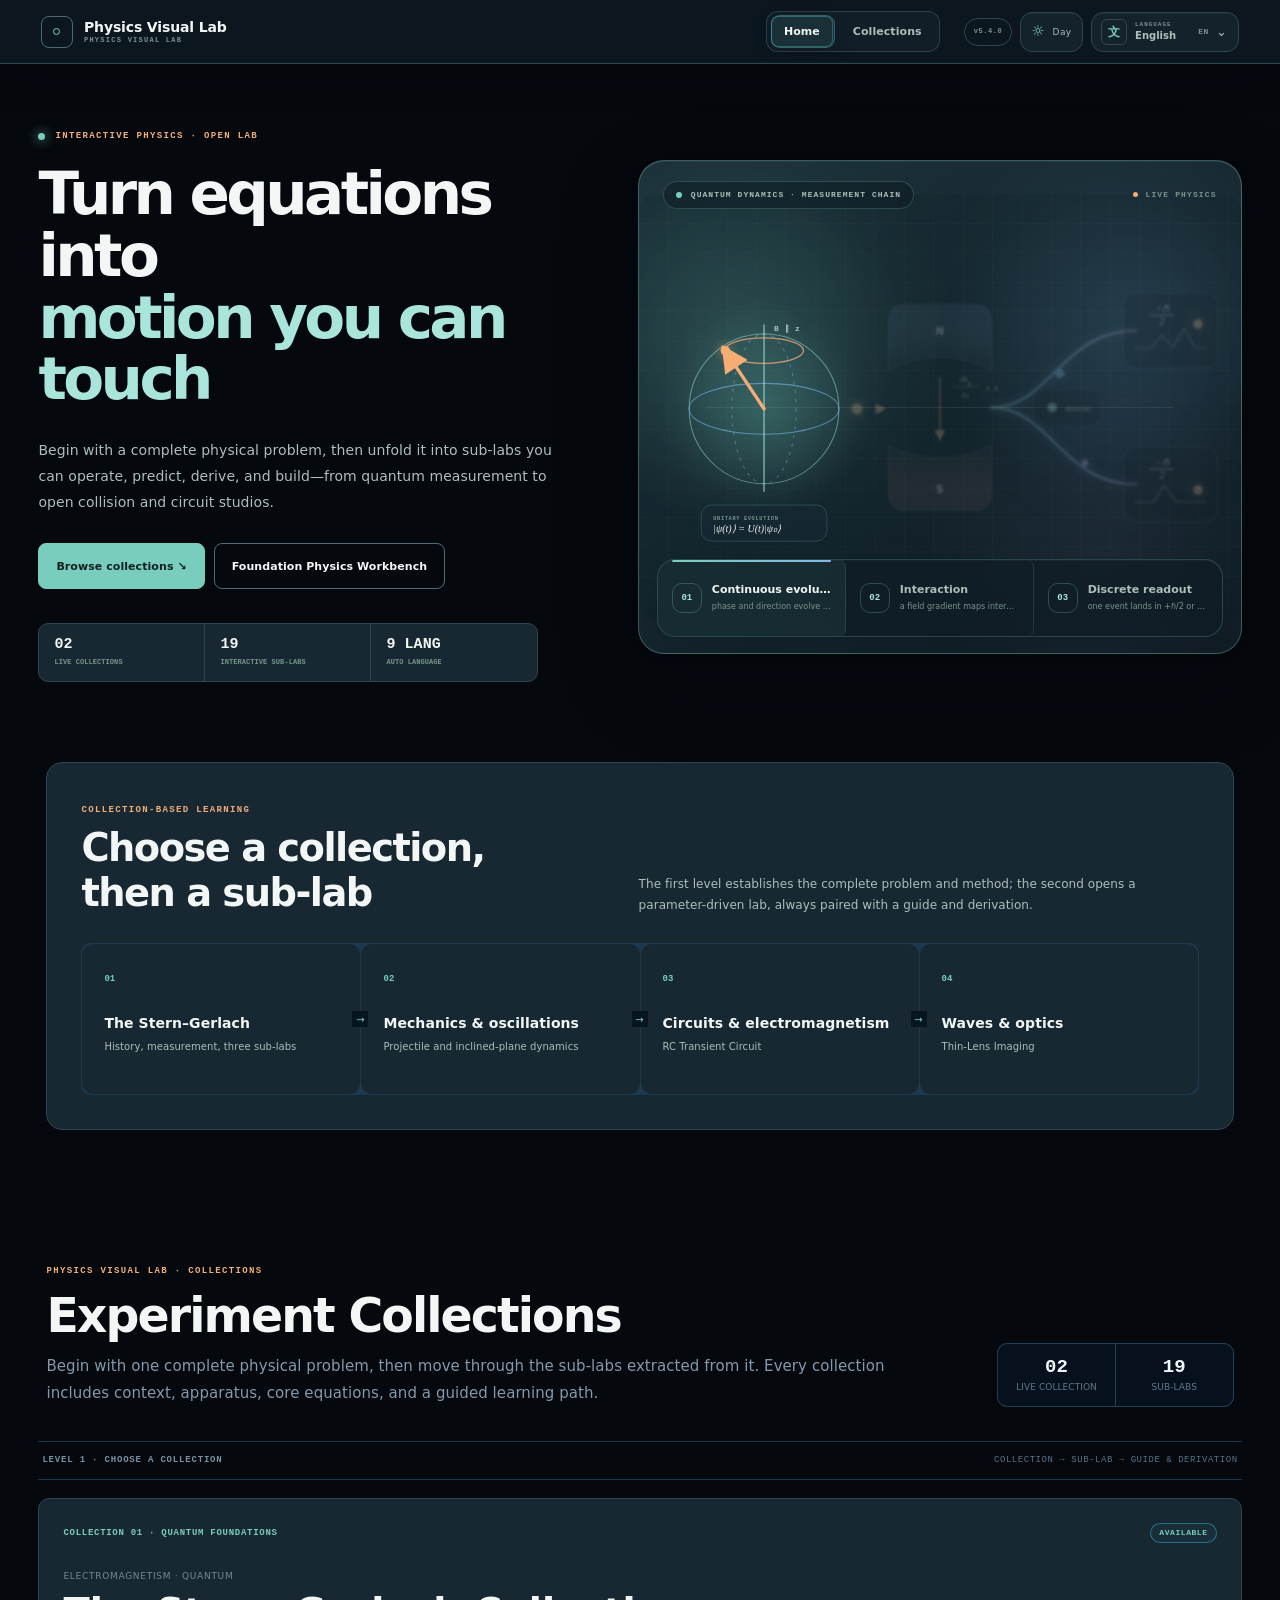
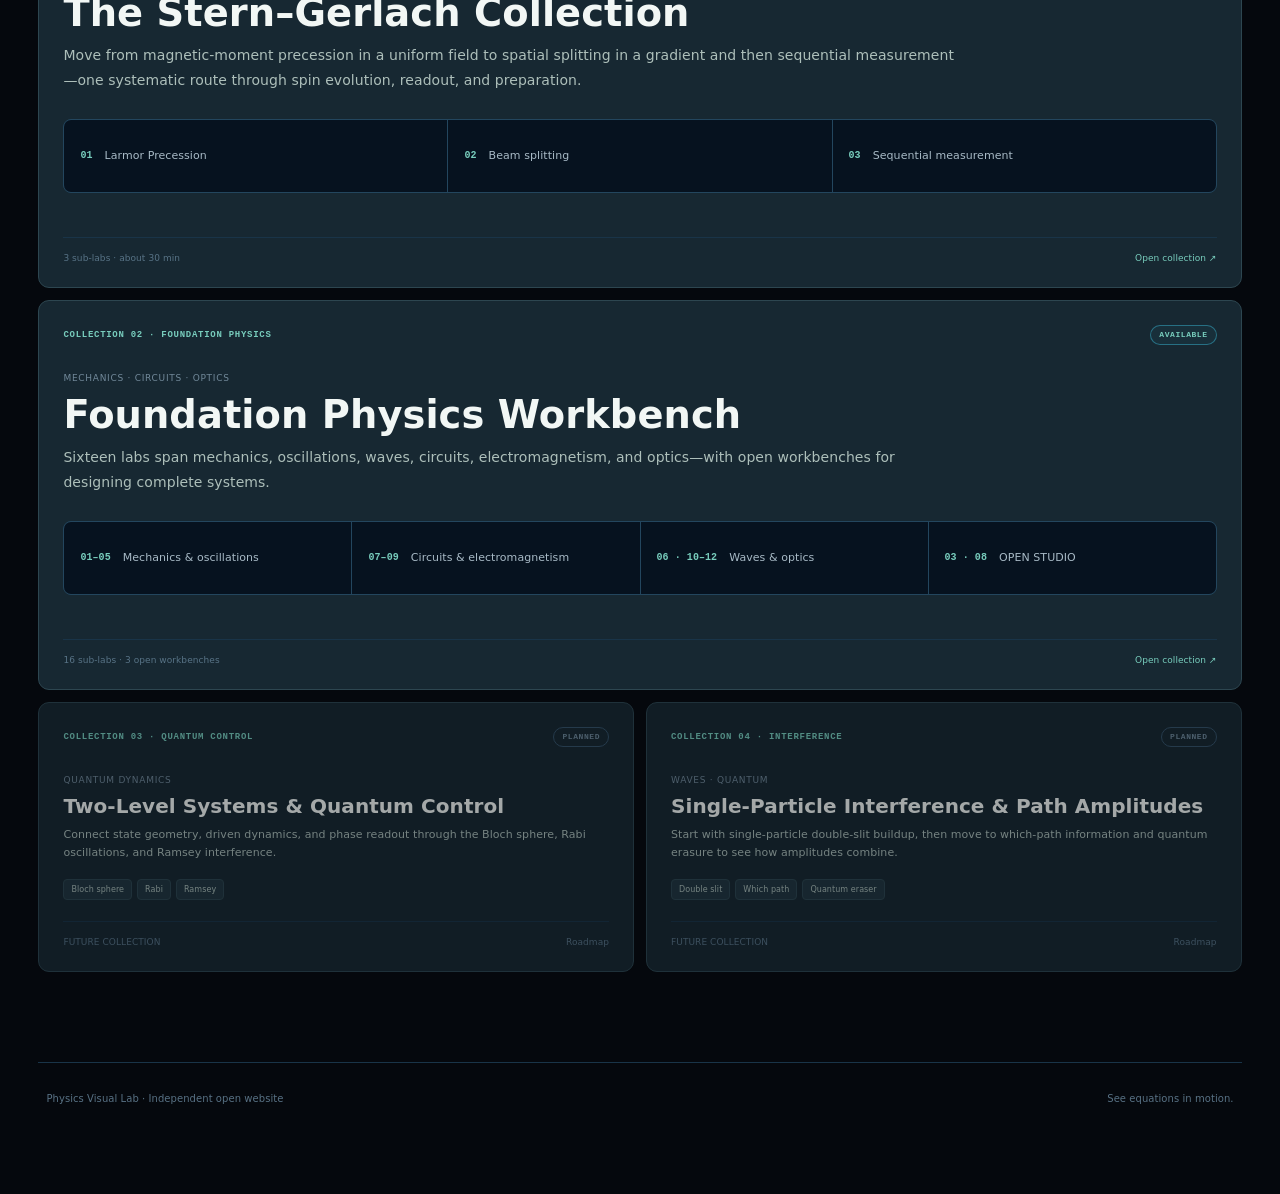
==== commit 48fa1331: "Add files via upload" ====
--- a/index.html
+++ b/index.html
@@ -1,21 +1,21 @@
 <!doctype html>
-<html lang="zh-CN" data-pvl-version="5.3.0">
+<html lang="zh-CN" data-pvl-version="5.4.0">
 <head>
   <meta charset="UTF-8">
   <meta name="viewport" content="width=device-width,initial-scale=1,viewport-fit=cover">
   <meta name="theme-color" content="#101c24">
   <meta name="color-scheme" content="dark light">
-  <meta name="pvl-version" content="5.3.0">
+  <meta name="pvl-version" content="5.4.0">
   <meta name="description" content="通过交互实验、动态推导与可搭建工作台，探索量子测量、力学、电路与光学。">
   <meta property="og:type" content="website">
   <meta property="og:title" content="物理可视化实验室">
   <meta property="og:description" content="可操作、可推导、可自行搭建的开放物理实验室。">
   <meta property="og:url" content="https://kshorvvv.github.io/physics-visual-lab/">
   <meta name="twitter:card" content="summary">
-  <title>物理可视化实验室 · v5.3.0</title>
+  <title>物理可视化实验室 · v5.4.0</title>
   <link rel="canonical" href="https://kshorvvv.github.io/physics-visual-lab/">
   <style data-pvl-inline="assets/base.css">
-/* Physics Visual Lab base styles · v5.3.0 */
+/* Physics Visual Lab base styles · v5.4.0 */
 :root{--font-geist-sans:Inter, ui-sans-serif, system-ui, -apple-system, BlinkMacSystemFont, "Segoe UI", sans-serif;--font-geist-mono:"SFMono-Regular", Consolas, "Liberation Mono", monospace;--background:#030812;--foreground:#eef5fa;--panel:#07121f;--panel-deep:#050d18;--line:#193247;--line-bright:#28516d;--cyan:#43d9ff;--cyan-dim:#159fc4;--amber:#f6b95b;--muted:#879bad;--muted-2:#5d7487}*{box-sizing:border-box}html{scroll-behavior:smooth;background:var(--background)}body{color:var(--foreground);font-family:var(--font-geist-sans), "Noto Sans SC", "Microsoft YaHei", sans-serif;background:radial-gradient(circle at 50% -20%,#145a801f,#0000 38rem),#030812;margin:0}button,input{font:inherit}button,a{-webkit-tap-highlight-color:transparent}button:focus-visible,a:focus-visible,input:focus-visible{outline:2px solid var(--cyan);outline-offset:3px}.site-shell{min-height:100vh;overflow:hidden}.site-header{z-index:10;-webkit-backdrop-filter:blur(18px);backdrop-filter:blur(18px);background:#030912db;border-bottom:1px solid #345d798c;justify-content:space-between;align-items:center;height:76px;padding:0 clamp(20px,3vw,50px);display:flex;position:relative}.site-header:after{content:"";background:linear-gradient(90deg,#0000,#43d9ffcc,#0000);width:38%;height:1px;position:absolute;bottom:-1px;left:22%;box-shadow:0 0 12px #43d9ff8c}.brand{color:inherit;align-items:center;gap:14px;text-decoration:none;display:inline-flex}.brand-mark{clip-path:polygon(25% 7%,75% 7%,100% 50%,75% 93%,25% 93%,0 50%);border:1px solid #43d9ffcc;width:42px;height:42px;position:relative;transform:rotate(30deg);box-shadow:inset 0 0 16px #43d9ff1a}.brand-mark:before,.brand-mark:after,.brand-mark span{content:"";background:#43d9ffb3;position:absolute}.brand-mark:before{width:1px;height:31px;top:5px;left:50%}.brand-mark:after{height:1px;top:50%;left:8px;right:8px}.brand-mark span{width:6px;height:6px;box-shadow:0 0 10px var(--cyan);border-radius:50%;top:calc(50% - 3px);left:calc(50% - 3px)}.brand-copy{gap:2px;display:grid}.brand-copy strong{letter-spacing:.05em;font-size:17px;font-weight:650}.brand-copy small{color:#8194a7;font:500 9px/1 var(--font-geist-sans), sans-serif;letter-spacing:.22em}.header-meta{letter-spacing:.08em;color:#c5d1da;align-items:center;gap:16px;font-size:13px;display:flex}.header-topic{color:var(--cyan)}.header-dot{color:#405a70}.catalog-link{color:#b7c7d4;border:1px solid #4a708c85;border-radius:8px;margin-left:16px;padding:10px 15px;text-decoration:none;transition:color .18s ease,background-color .18s ease,border-color .18s ease,box-shadow .18s ease,opacity .18s ease,transform .18s ease}.catalog-link:hover{color:var(--cyan);background:#43d9ff0d;border-color:#43d9ff9e}.lab-page{width:min(1600px,100% - clamp(24px,4vw,72px));margin:0 auto;padding:30px 0 90px}.hero-intro{grid-template-columns:minmax(0,1fr) auto;align-items:center;gap:40px;min-height:178px;padding:3px 20px 26px;display:grid}.eyebrow{color:#71889c;letter-spacing:.18em;align-items:center;gap:15px;margin:0 0 12px;font-size:10px;display:flex}.eyebrow span{color:var(--cyan);letter-spacing:.08em;align-items:center;gap:7px;font-size:11px;display:inline-flex}.eyebrow span:before{content:"";background:var(--cyan);width:6px;height:6px;box-shadow:0 0 10px var(--cyan);border-radius:50%}.hero-intro h1{letter-spacing:-.045em;margin:0;font-size:clamp(42px,4vw,68px);font-weight:680;line-height:1}.lead{color:#91a3b2;max-width:820px;margin:18px 0 0;font-size:clamp(14px,1.15vw,17px);line-height:1.85}.formula-panel{background-color:#050f1bc7;background-image:linear-gradient(#306c910b 1px,#0000 1px),linear-gradient(90deg,#306c910b 1px,#0000 1px),none;background-position:0 0,0 0,0 0;background-repeat:repeat,repeat,repeat;background-size:18px 18px;background-attachment:scroll,scroll,scroll;background-origin:padding-box,padding-box,padding-box;background-clip:border-box,border-box,border-box;border:1px solid #1b3b52;border-radius:13px;justify-content:center;align-items:center;gap:30px;min-width:390px;height:126px;padding:22px 30px;display:flex;box-shadow:inset 0 1px #76bee509}.equation{white-space:nowrap;color:#f1f5f7;align-items:center;gap:10px;font:italic clamp(22px,2vw,30px)/1.2 Georgia,Times New Roman,serif;display:flex}.fraction{text-align:center;line-height:1;display:inline-grid}.fraction span:first-child{border-bottom:1px solid #d7e0e6;padding:0 5px 5px}.fraction span:last-child{padding-top:5px}.equation sub{font-size:60%}.formula-divider{background:#254156;width:1px;height:64px}.instrument-grid{grid-template-columns:minmax(0,2.25fr) minmax(360px,.95fr);gap:18px;min-height:650px;display:grid}.visual-panel,.control-panel{background:linear-gradient(145deg,#071321fa,#030a13fa);border:1px solid #1b3b52;border-radius:15px;position:relative;overflow:hidden;box-shadow:inset 0 1px #75bbde0a,0 28px 80px #00000047}.visual-panel:before,.control-panel:before{content:"";pointer-events:none;z-index:3;border:1px solid #2b4f6847;border-radius:10px;position:absolute;inset:8px}.visual-grid{opacity:.22;background-image:linear-gradient(#2c688f1c 1px,#0000 1px),linear-gradient(90deg,#2c688f1c 1px,#0000 1px);background-size:32px 32px;position:absolute;inset:0;-webkit-mask-image:radial-gradient(circle,#000 15%,#0000 82%);mask-image:radial-gradient(circle,#000 15%,#0000 82%)}.larmor-canvas{cursor:grab;touch-action:none;width:100%;height:100%;position:absolute;inset:0}.larmor-canvas:active{cursor:grabbing}.telemetry{z-index:2;color:#b7c7d2;font:500 12px/1.3 var(--font-geist-mono), monospace;pointer-events:none;gap:6px;display:grid;position:absolute;top:28px;left:30px}.live-status{color:#8295a5;font-family:var(--font-geist-sans), sans-serif;letter-spacing:.05em;margin-bottom:5px}.live-status i{background:#607789;border-radius:50%;width:7px;height:7px;margin-right:7px;display:inline-block}.live-status.is-running{color:var(--cyan)}.live-status.is-running i{background:var(--cyan);box-shadow:0 0 12px var(--cyan);animation:1.8s ease-in-out infinite breathe}.view-actions{z-index:4;-webkit-backdrop-filter:blur(8px);backdrop-filter:blur(8px);background:#040d18b8;border:1px solid #345b7599;border-radius:8px;padding:3px;display:flex;position:absolute;top:28px;right:28px}.view-actions button{color:#8195a6;letter-spacing:.04em;cursor:pointer;background:0 0;border:0;border-radius:5px;padding:7px 10px;font-size:10px}.view-actions button:hover{color:var(--cyan);background:#43d9ff0f}.canvas-hint{z-index:2;color:#60788a;pointer-events:none;gap:10px;font-size:10px;display:flex;position:absolute;bottom:22px;left:50%;transform:translate(-50%)}.canvas-hint span{white-space:nowrap;background:#030b149e;border:1px solid #32546c66;border-radius:20px;padding:6px 9px}.control-panel{padding:28px 30px 22px}.control-header{z-index:4;border-bottom:1px solid #1d384d;justify-content:space-between;align-items:flex-start;padding-bottom:20px;display:flex;position:relative}.panel-kicker{color:#627e92;font:500 9px/1 var(--font-geist-mono), monospace;letter-spacing:.14em;margin-bottom:5px;display:block}.control-header h2{letter-spacing:.03em;margin:0;font-size:20px}.control-index{color:#577286;font:500 10px/1 var(--font-geist-mono), monospace}.range-control{z-index:4;border-bottom:1px solid #244258b8;padding:22px 0 20px;position:relative}.range-heading{justify-content:space-between;align-items:center;gap:12px;margin-bottom:16px;display:flex}.range-heading label{color:#aebdca;font-size:13px}.range-heading i{color:#e7eef2;margin-left:4px;font:italic 17px/1 Georgia,serif}.range-heading output{color:#f5f8fa;font:550 14px/1 var(--font-geist-mono), monospace;white-space:nowrap}.control-range{appearance:none;cursor:pointer;background:0 0;width:100%;height:18px;margin:0;display:block}.control-range::-webkit-slider-runnable-track{background:linear-gradient(90deg, var(--cyan) 0%, var(--cyan) var(--fill), #25394a var(--fill), #25394a 100%);border-radius:10px;height:4px}.control-range::-moz-range-track{background:#25394a;border-radius:10px;height:4px}.control-range::-moz-range-progress{background:var(--cyan);border-radius:10px;height:4px}.control-range::-webkit-slider-thumb{appearance:none;background:var(--cyan);border:2px solid #dbf7ff;border-radius:50%;width:18px;height:18px;margin-top:-7px;box-shadow:0 0 0 4px #43d9ff14,0 0 14px #43d9ff99}.control-range::-moz-range-thumb{background:var(--cyan);border:2px solid #dbf7ff;border-radius:50%;width:16px;height:16px;box-shadow:0 0 14px #43d9ff99}.range-scale{color:#536c7f;font:500 9px/1 var(--font-geist-mono), monospace;justify-content:space-between;margin-top:5px;display:flex}.segmented-row{z-index:4;color:#aebdca;justify-content:space-between;align-items:center;gap:18px;padding:20px 0;font-size:13px;display:flex;position:relative}.segmented{background:#060e19;border:1px solid #29445a;border-radius:8px;flex:1;grid-template-columns:1fr 1fr;max-width:210px;padding:3px;display:grid}.segmented button{color:#71889a;cursor:pointer;background:0 0;border:0;border-radius:5px;padding:8px 14px}.segmented button.active{color:#dff9ff;background:linear-gradient(#1daacf57,#116f8e3b);box-shadow:inset 0 0 0 1px #43d9ff57}.transport-controls{z-index:4;border-bottom:1px solid #244258b8;grid-template-columns:1.25fr 1fr 1fr;gap:8px;padding-bottom:19px;display:grid;position:relative}.transport-controls button{color:#9fb0bd;cursor:pointer;background:#060f1be0;border:1px solid #35556d;border-radius:8px;min-height:49px;font-size:12px;transition:color .16s ease,background-color .16s ease,border-color .16s ease,box-shadow .16s ease,opacity .16s ease,transform .16s ease}.transport-controls button:hover{color:#e8f5fa;border-color:#4f7893;transform:translateY(-1px)}.transport-controls button span{margin-right:5px;font-size:15px}.transport-controls .primary-control{color:#fff;background:linear-gradient(145deg,#1486aa,#0f5e7b);border-color:#43d9ff99;box-shadow:0 8px 28px #1397bc33,inset 0 1px #ffffff29}.live-readout{z-index:4;grid-template-columns:1.3fr 1fr .8fr;gap:12px;padding:18px 0 11px;display:grid;position:relative}.live-readout div{min-width:0}.live-readout span{color:#587286;margin-bottom:7px;font-size:9px;display:block}.live-readout strong{color:#b9c9d4;font:500 10px/1.45 var(--font-geist-mono), monospace;overflow-wrap:anywhere;display:block}.timescale-note{z-index:4;color:#536f83;text-align:center;margin:0;font-size:9px;line-height:1.55;position:relative}.quick-lab,.physics-story,.module-catalog{margin-top:clamp(90px,10vw,150px)}.section-heading{max-width:760px;margin-bottom:36px}.section-heading>span,.section-label{color:var(--cyan);font:500 10px/1 var(--font-geist-mono), monospace;letter-spacing:.18em}.section-heading h2,.story-copy h2{letter-spacing:-.035em;margin:14px 0 12px;font-size:clamp(30px,3.3vw,50px);line-height:1.12}.section-heading p,.story-copy>p{color:#8499aa;margin:0;font-size:15px;line-height:1.8}.experiment-cards{grid-template-columns:repeat(3,1fr);gap:16px;display:grid}.experiment-card{min-height:215px;color:inherit;text-align:left;cursor:pointer;background:linear-gradient(135deg,#0c1f32eb,#050e19eb),#06101c;border:1px solid #19364c;border-radius:13px;padding:27px;transition:color .2s ease,background-color .2s ease,border-color .2s ease,box-shadow .2s ease,opacity .2s ease,transform .2s ease;position:relative;overflow:hidden}.experiment-card:after{content:"";filter:blur(4px);background:#43d9ff12;border-radius:50%;width:180px;height:180px;transition:color .2s ease,background-color .2s ease,border-color .2s ease,box-shadow .2s ease,opacity .2s ease,transform .2s ease;position:absolute;top:-90px;right:-90px}.experiment-card:hover{border-color:#43d9ff8c;transform:translateY(-3px);box-shadow:0 16px 50px #00000040}.experiment-card:hover:after{background:#43d9ff21}.card-number{color:#45657b;font:500 10px/1 var(--font-geist-mono), monospace;margin-bottom:34px;display:block}.experiment-card strong{margin-bottom:10px;font-size:18px;display:block}.experiment-card p{color:#7890a2;max-width:320px;margin:0;font-size:13px;line-height:1.65}.card-action{color:var(--cyan);letter-spacing:.05em;font-size:10px;position:absolute;bottom:23px;right:25px}.physics-story{background:radial-gradient(circle at 14% 30%,#2ea8d014,#0000 36%),linear-gradient(90deg,#0613209e,#040c1633);border-top:1px solid #18354a;border-bottom:1px solid #18354a;grid-template-columns:.9fr 1.1fr;align-items:center;gap:clamp(45px,8vw,130px);padding:clamp(38px,5vw,78px);display:grid}.story-copy>p{max-width:620px}.invariant-row{flex-wrap:wrap;gap:8px;margin-top:28px;display:flex}.invariant-row span{color:#93aabc;background:#040d17a6;border:1px solid #26465d;border-radius:5px;padding:8px 11px;font:italic 12px/1 Georgia,serif}.derivation{margin:0;padding:0;list-style:none;position:relative}.derivation:before{content:"";background:linear-gradient(var(--cyan), #43d9ff14);width:1px;position:absolute;top:21px;bottom:21px;left:20px}.derivation li{grid-template-columns:42px 1fr;align-items:center;gap:18px;padding:17px 0;display:grid;position:relative}.derivation li>span{z-index:1;width:42px;height:42px;color:var(--cyan);font:600 9px/1 var(--font-geist-mono), monospace;background:#071522;border:1px solid #2c6685;border-radius:50%;place-items:center;display:grid;position:relative}.derivation div{background:#05101cc2;border:1px solid #1d3b51;border-radius:10px;justify-content:space-between;align-items:center;gap:20px;min-height:72px;padding:13px 20px;display:flex}.derivation small{color:#72899a}.derivation strong{color:#edf4f7;font:italic clamp(18px,1.8vw,26px)/1 Georgia,serif}.catalog-heading{max-width:860px}.module-list{background:#1a3448;border:1px solid #1a3448;border-radius:13px;grid-template-columns:repeat(3,1fr);gap:1px;display:grid;overflow:hidden}.module-card{background:#050f1b;min-height:245px;padding:32px}.module-card.current{background:radial-gradient(circle at 80% 10%,#f6b95b1a,#0000 35%),linear-gradient(140deg,#0a1d2d,#06111d)}.module-card>span{color:#557185;font:500 9px/1 var(--font-geist-mono), monospace;letter-spacing:.09em}.module-card h3{margin:54px 0 9px;font-size:22px}.module-card p{color:#71889a;margin:0;font-size:12px}.module-card i{color:#4f6c7f;margin-top:26px;font-size:10px;font-style:normal;display:inline-block}.module-card.current i{color:var(--amber)}.site-footer{color:#536c7e;border-top:1px solid #142c3d;justify-content:space-between;align-items:center;min-height:100px;padding:0 clamp(24px,5vw,78px);font-size:11px;display:flex}@keyframes breathe{0%,to{opacity:.65}50%{opacity:1}}@media (width<=1180px){.hero-intro{grid-template-columns:1fr;gap:24px}.formula-panel{width:min(100%,620px);min-width:0}.instrument-grid{grid-template-columns:1fr}.visual-panel{min-height:640px}.control-panel{grid-template-columns:repeat(3,1fr);gap:0 28px;display:grid}.control-header,.segmented-row,.transport-controls,.live-readout,.timescale-note{grid-column:1/-1}.live-readout{max-width:760px}}@media (width<=780px){.site-header{height:68px;padding:0 16px}.brand-mark{width:34px;height:34px}.brand-copy strong{font-size:14px}.brand-copy small,.header-topic,.header-dot,.header-meta>span:last-of-type{display:none}.catalog-link{margin:0;padding:8px 10px;font-size:11px}.lab-page{width:calc(100% - 24px);padding-top:24px}.hero-intro{padding:0 4px 24px}.hero-intro h1{font-size:43px}.lead{line-height:1.7}.formula-panel{gap:18px;height:auto;min-height:105px;padding:19px 20px}.equation{font-size:20px}.formula-divider{height:52px}.visual-panel{min-height:520px}.telemetry{font-size:10px;top:24px;left:22px}.view-actions{top:22px;right:20px}.view-actions button{padding:6px 8px;font-size:9px}.canvas-hint span:nth-child(3){display:none}.control-panel{padding:25px 22px 20px;display:block}.transport-controls{grid-template-columns:1.2fr 1fr 1fr}.transport-controls button{min-height:46px;font-size:11px}.quick-lab,.physics-story,.module-catalog{margin-top:82px}.experiment-cards,.module-list{grid-template-columns:1fr}.physics-story{grid-template-columns:1fr;gap:45px;padding:42px 22px}.derivation div{flex-direction:column;align-items:flex-start}.module-card{min-height:205px}.module-card h3{margin-top:40px}}@media (width<=480px){.brand{gap:9px}.brand-copy strong{font-size:12px}.catalog-link{border:0;padding:8px 0}.hero-intro h1{font-size:38px}.eyebrow{gap:8px;display:grid}.formula-panel{justify-content:space-around;gap:10px}.equation{gap:6px;font-size:17px}.visual-panel{min-height:470px}.canvas-hint{gap:5px}.canvas-hint span{padding:5px 7px;font-size:9px}.segmented-row{flex-direction:column;align-items:flex-start}.segmented{width:100%;max-width:none}.transport-controls{grid-template-columns:1fr 1fr}.transport-controls .primary-control{grid-column:1/-1}.live-readout{grid-template-columns:1fr 1fr}.live-readout div:first-child{grid-column:1/-1}.site-footer{flex-direction:column;justify-content:center;gap:8px}}@media (prefers-reduced-motion:reduce){html{scroll-behavior:auto}*,:before,:after{transition-duration:.01ms!important;animation-duration:.01ms!important;animation-iteration-count:1!important}}
 
 .legacy-catalog-hidden{display:none!important}
@@ -377,7 +377,7 @@
 
 </style>
   <style data-pvl-inline="assets/ui-foundation.css">
-/* Physics Visual Lab · foundation interface layer · v5.3.0 */
+/* Physics Visual Lab · foundation interface layer · v5.4.0 */
 :root{
   --pvl-bg:#05080d;
   --pvl-panel:#081019;
@@ -577,7 +577,7 @@
 
 </style>
   <style data-pvl-inline="assets/ui-instrument.css">
-/* Physics Visual Lab · instrument workspace layer · v5.3.0 */
+/* Physics Visual Lab · instrument workspace layer · v5.4.0 */
 :root{
   --pvl45-bg:#05090f;
   --pvl45-panel:#081019;
@@ -813,7 +813,7 @@
 
 </style>
   <style data-pvl-inline="assets/ui-v5.css">
-/* Physics Visual Lab · visual system v5.3.0
+/* Physics Visual Lab · visual system v5.4.0
    Luminous scientific editorial + precision instrument UI.
    Teal = action/data, blue-violet = state, coral/amber = physical signal. */
 
@@ -1473,7 +1473,7 @@
   transition-duration: 100ms !important;
 }
 
-/* v5.3 scientific story: exact SVG curves, glass depth, and explicit stages. */
+/* v5.4 scientific story: exact SVG curves, glass depth, and explicit stages. */
 .pvl-home-visual.pvl53-hero {
   isolation: isolate;
   overflow: hidden !important;
@@ -1824,9 +1824,434 @@
   button:active, a[href]:active, .directory-card:active, .collection-card:active, .foundation-sub-card:active { transform: none !important; }
 }
 
+/* v5.4 circuit composer: beginner-first, professional underneath. */
+body[data-route="circuit-studio"] .foundation-workbench { align-items: start; }
+body[data-route="circuit-studio"] .foundation-visual-panel,
+body[data-route="circuit-studio"] .foundation-controls { overflow: clip; }
+.cw-learning-bar {
+  min-height: 74px;
+  display: grid;
+  grid-template-columns: auto minmax(180px, 1fr) auto;
+  align-items: center;
+  gap: 16px;
+  padding: 12px 14px;
+  border-bottom: 1px solid var(--v51-line);
+  background: var(--v51-surface);
+}
+.cw-mode-switch {
+  display: grid;
+  grid-template-columns: 1fr 1fr;
+  gap: 3px;
+  padding: 3px;
+  border: 1px solid var(--v51-line);
+  border-radius: 10px;
+  background: var(--v51-bg);
+}
+.cw-mode-switch button {
+  min-height: 32px;
+  padding: 0 10px;
+  color: var(--v51-faint);
+  border: 0;
+  border-radius: 7px;
+  background: transparent;
+  cursor: pointer;
+  font-size: 9px;
+  font-weight: 680;
+}
+.cw-mode-switch button.active { color: var(--v51-text); background: var(--v51-layer); box-shadow: inset 0 0 0 1px var(--v51-line); }
+.cw-learning-prompt { min-width: 0; display: grid; gap: 5px; }
+.cw-learning-prompt small { color: var(--v51-accent) !important; font: 700 7px/1 var(--v51-mono) !important; letter-spacing: .12em !important; text-transform: uppercase; }
+.cw-learning-prompt strong { overflow: hidden; color: var(--v51-text); font-size: 11px; line-height: 1.35; text-overflow: ellipsis; white-space: nowrap; }
+.cw-learning-steps { display: flex; align-items: center; gap: 5px; }
+.cw-learning-steps span {
+  display: inline-flex;
+  align-items: center;
+  gap: 6px;
+  padding: 7px 8px;
+  color: var(--v51-faint);
+  border: 1px solid var(--v51-line);
+  border-radius: 8px;
+  font-size: 8px;
+  white-space: nowrap;
+}
+.cw-learning-steps i { width: 18px; height: 18px; display: grid; place-items: center; border-radius: 50%; background: var(--v51-layer); font: 700 7px/1 var(--v51-mono); font-style: normal; }
+.cw-learning-steps span.done { color: var(--v51-text); border-color: color-mix(in srgb, var(--v51-accent) 52%, var(--v51-line)); background: color-mix(in srgb, var(--v51-accent) 8%, transparent); }
+.cw-learning-steps span.done i { color: var(--v51-accent-ink); background: var(--v51-accent); }
+
+.cw-schematic-wrap {
+  min-height: 470px;
+  isolation: isolate;
+  overflow: hidden !important;
+  background:
+    radial-gradient(circle at 50% 45%, rgba(120, 205, 189, .045), transparent 42%),
+    var(--v51-bg) !important;
+}
+.cw-schematic { min-height: 470px; touch-action: none; user-select: none; }
+.cw-schematic > rect { fill: var(--v51-bg) !important; }
+.cw-schematic pattern path { stroke: var(--v51-line) !important; opacity: .42 !important; }
+.cw-empty {
+  position: absolute;
+  z-index: 4;
+  inset: 0;
+  min-height: 0 !important;
+  display: grid;
+  place-items: center;
+  padding: 34px;
+  pointer-events: none;
+}
+.cw-empty > div {
+  width: min(500px, 100%);
+  padding: clamp(22px, 4vw, 34px);
+  color: var(--v51-text);
+  border: 1px solid var(--v51-line-strong);
+  border-radius: 18px;
+  background: color-mix(in srgb, var(--v51-surface) 91%, transparent);
+  box-shadow: 0 22px 58px rgba(2, 11, 16, .18);
+  -webkit-backdrop-filter: blur(18px) saturate(125%);
+  backdrop-filter: blur(18px) saturate(125%);
+  pointer-events: auto;
+}
+.cw-empty small { color: var(--v51-accent); font: 700 8px/1 var(--v51-mono); letter-spacing: .14em; text-transform: uppercase; }
+.cw-empty strong { display: block; margin-top: 12px; font-size: clamp(19px, 2.2vw, 28px); font-weight: 650; letter-spacing: -.025em; }
+.cw-empty p { max-width: 450px; margin: 12px 0 0; color: var(--v51-muted); font-size: 11px; line-height: 1.7; }
+.cw-empty span { display: block; margin-top: 9px; color: var(--v51-faint); font-size: 9px; line-height: 1.6; }
+.cw-empty > div > div { display: grid; grid-template-columns: 1fr 1fr; gap: 7px; margin-top: 20px; }
+.cw-empty button {
+  min-height: 40px;
+  padding: 7px 10px;
+  color: var(--v51-muted);
+  border: 1px solid var(--v51-line);
+  border-radius: 9px;
+  background: var(--v51-bg);
+  cursor: pointer;
+  font-size: 9px;
+  font-weight: 650;
+}
+.cw-empty button:first-child { color: var(--v51-accent-ink); border-color: var(--v51-accent); background: var(--v51-accent); }
+.cw-empty button:last-child { grid-column: 1 / -1; }
+.cw-drop-label {
+  position: absolute;
+  z-index: 8;
+  left: 50%;
+  top: 50%;
+  padding: 14px 18px;
+  color: var(--v51-accent-ink);
+  border-radius: 12px;
+  background: var(--v51-accent);
+  box-shadow: 0 16px 44px rgba(2, 11, 16, .25);
+  font-size: 11px;
+  font-weight: 750;
+  opacity: 0;
+  pointer-events: none;
+  transform: translate(-50%, -44%) scale(.94);
+}
+.cw-schematic-wrap.is-drop-target { box-shadow: inset 0 0 0 2px var(--v51-accent) !important; }
+.cw-schematic-wrap.is-drop-target .cw-drop-label { opacity: 1; transform: translate(-50%, -50%) scale(1); }
+.cw-schematic-wrap.is-drop-target .cw-empty { opacity: .18; }
+.cw-drag-ghost {
+  position: fixed;
+  z-index: 4000;
+  left: 0;
+  top: 0;
+  padding: 9px 12px;
+  color: var(--v51-accent-ink);
+  border-radius: 9px;
+  background: var(--v51-accent);
+  box-shadow: 0 12px 34px rgba(2, 11, 16, .28);
+  pointer-events: none;
+  font-size: 10px;
+  font-weight: 700;
+  will-change: transform;
+}
+.cw-part-button.is-dragging { opacity: .42; transform: scale(.98); }
+.cw-part-button { touch-action: pan-y; }
+.cw-node { cursor: crosshair; }
+.cw-node-halo { fill: transparent !important; stroke: transparent !important; stroke-width: 1 !important; }
+.cw-node-port { fill: var(--v51-accent) !important; stroke: var(--v51-accent-strong) !important; stroke-width: 1.4 !important; }
+.cw-node:hover .cw-node-halo, .cw-node.is-wiring .cw-node-halo { fill: color-mix(in srgb, var(--v51-accent) 12%, transparent) !important; stroke: color-mix(in srgb, var(--v51-accent) 52%, transparent) !important; }
+.cw-node.is-wiring .cw-node-port { fill: var(--v51-signal) !important; stroke: var(--v51-text) !important; }
+.cw-wire-preview { fill: none; stroke: var(--v51-accent); stroke-width: 2.5; stroke-linecap: round; stroke-dasharray: 7 6; pointer-events: none; }
+
+.cw-simple-run {
+  display: flex;
+  align-items: center;
+  justify-content: space-between;
+  gap: 18px;
+  padding: 12px 14px;
+  border-top: 1px solid var(--v51-line);
+  background: var(--v51-surface);
+}
+.cw-simple-run > div { min-width: 0; display: grid; gap: 5px; }
+.cw-simple-run small { color: var(--v51-accent); font: 700 7px/1 var(--v51-mono); letter-spacing: .12em; text-transform: uppercase; }
+.cw-simple-run strong { color: var(--v51-muted); font-size: 9px; font-weight: 560; line-height: 1.45; }
+.cw-simple-run button {
+  flex: 0 0 auto;
+  min-width: 148px;
+  min-height: 42px;
+  color: var(--v51-accent-ink);
+  border: 1px solid var(--v51-accent);
+  border-radius: 9px;
+  background: var(--v51-accent);
+  cursor: pointer;
+  font-size: 9px;
+  font-weight: 760;
+}
+.cw-simple-run button:disabled { color: var(--v51-faint); border-color: var(--v51-line); background: var(--v51-layer); cursor: not-allowed; }
+.cw-advanced-analysis { border-top: 1px solid var(--v51-line); background: var(--v51-bg); }
+.cw-advanced-analysis > summary { min-height: 48px; display: flex; align-items: center; justify-content: space-between; gap: 12px; padding: 0 15px; color: var(--v51-muted); cursor: pointer; list-style: none; }
+.cw-advanced-analysis > summary::-webkit-details-marker { display: none; }
+.cw-advanced-analysis > summary span { font-size: 10px; font-weight: 680; }
+.cw-advanced-analysis > summary small { color: var(--v51-faint); font: 650 7px/1 var(--v51-mono); letter-spacing: .08em; }
+.cw-advanced-analysis > summary::after { content: "+"; color: var(--v51-accent); }
+.cw-advanced-analysis[open] > summary::after { content: "−"; }
+.cw-advanced-analysis .cw-analysis { border-top: 1px solid var(--v51-line) !important; }
+
+.cw-starter-library > p { margin: 0; padding: 0 12px 13px; color: var(--v51-faint); font-size: 8px; line-height: 1.45; }
+.cw-quick-grid { display: grid; grid-template-columns: repeat(2, minmax(0, 1fr)); gap: 7px; padding: 0 10px 10px; }
+.cw-quick-grid .cw-part-button {
+  min-height: 54px;
+  display: grid;
+  grid-template-columns: 34px minmax(0, 1fr);
+  align-items: center;
+  gap: 8px;
+  padding: 7px;
+  color: var(--v51-muted);
+  text-align: left;
+  border: 1px solid var(--v51-line);
+  border-radius: 9px;
+  background: var(--v51-bg);
+  cursor: grab;
+}
+.cw-quick-grid .cw-part-button:active { cursor: grabbing; }
+.cw-quick-grid .cw-part-button b { width: 32px; height: 32px; display: grid; place-items: center; color: var(--v51-accent); border: 1px solid var(--v51-line-strong); border-radius: 7px; background: transparent; font: 700 8px/1 var(--v51-mono); }
+.cw-quick-grid .cw-part-button span { overflow: hidden; font-size: 9px; line-height: 1.3; text-overflow: ellipsis; }
+.cw-full-library > .cw-palette-group { border-top: 1px solid var(--v51-line); }
+.cw-full-library > .cw-palette-group > summary { padding-left: 16px; }
+.cw-controls-scroll > section, .cw-controls-scroll > details { background: var(--v51-surface) !important; border-color: var(--v51-line) !important; }
+.cw-controls-scroll > details[open] > summary { border-color: var(--v51-line) !important; }
+
+/* A true day system: opaque paper surfaces, one shadow language, no dark glass leakage. */
+html[data-theme="day"] {
+  --v51-bg: #f4f3ee;
+  --v51-surface: #fffef9;
+  --v51-layer: #ebece7;
+  --v51-layer-2: #dfe5e1;
+  --v51-text: #1c302d;
+  --v51-muted: #5a6d68;
+  --v51-faint: #667873;
+  --v51-line: #d4d9d3;
+  --v51-line-strong: #b8c4be;
+  --v51-accent: #2f8278;
+  --v51-accent-strong: #256d65;
+  --v51-accent-ink: #f8fffc;
+  --v51-signal: #9e6330;
+  --v51-danger: #a85f58;
+  --v53-sky: #4d83a8;
+  --v53-lilac: #706ba3;
+  --v53-coral: #b9685e;
+  --v53-glass: rgba(255, 254, 249, .92);
+  --v53-glass-strong: rgba(255, 254, 249, .98);
+  --v51-shadow: 0 18px 48px rgba(54, 70, 64, .10);
+}
+html[data-theme="day"], html[data-theme="day"] body { background: #f4f3ee !important; }
+html[data-theme="day"] body {
+  color: var(--v51-text) !important;
+  background:
+    radial-gradient(circle at 8% 0%, rgba(47, 130, 120, .055), transparent 28rem),
+    linear-gradient(180deg, #f8f7f2 0%, #f2f1ec 100%) !important;
+}
+html[data-theme="day"] .pvl-app-header {
+  border-bottom-color: var(--v51-line) !important;
+  background: rgba(250, 249, 244, .96) !important;
+  box-shadow: 0 1px 0 rgba(28, 48, 45, .025), 0 10px 30px rgba(54, 70, 64, .055) !important;
+  -webkit-backdrop-filter: blur(18px) saturate(110%);
+  backdrop-filter: blur(18px) saturate(110%);
+}
+html[data-theme="day"] .brand-mark span { background: #faf9f4 !important; }
+html[data-theme="day"] .pvl-global-nav {
+  border-color: var(--v51-line) !important;
+  background: #ebece7 !important;
+  box-shadow: inset 0 1px rgba(255, 255, 255, .72) !important;
+}
+html[data-theme="day"] .pvl53-nav-indicator {
+  border-color: #c9d7d2 !important;
+  background: #fffef9 !important;
+  box-shadow: 0 2px 7px rgba(54, 70, 64, .10) !important;
+}
+html[data-theme="day"] .theme-toggle,
+html[data-theme="day"] .language-trigger {
+  color: var(--v51-muted) !important;
+  border-color: var(--v51-line) !important;
+  background: #fffef9 !important;
+  box-shadow: 0 1px 2px rgba(54, 70, 64, .045) !important;
+}
+html[data-theme="day"] .language-switcher.is-open .language-trigger { color: var(--v51-text) !important; border-color: var(--v51-accent) !important; background: #f1f7f4 !important; }
+html[data-theme="day"] .language-popover {
+  border-color: var(--v51-line) !important;
+  background: rgba(255, 254, 249, .985) !important;
+  box-shadow: 0 20px 55px rgba(54, 70, 64, .13) !important;
+  -webkit-backdrop-filter: blur(18px) saturate(105%);
+  backdrop-filter: blur(18px) saturate(105%);
+}
+html[data-theme="day"] .language-options button { color: var(--v51-muted) !important; border-color: var(--v51-line) !important; background: #f7f7f2 !important; }
+html[data-theme="day"] .language-options button.active { color: var(--v51-text) !important; border-color: var(--v51-accent) !important; background: #eaf4f1 !important; }
+
+html[data-theme="day"] .pvl-home-visual.pvl53-hero {
+  border-color: #bdcec8 !important;
+  background:
+    radial-gradient(circle at 22% 38%, rgba(47, 130, 120, .09), transparent 35%),
+    radial-gradient(circle at 82% 30%, rgba(77, 131, 168, .075), transparent 34%),
+    linear-gradient(145deg, #fbfcf8 0%, #eef3ef 100%) !important;
+  box-shadow: 0 20px 54px rgba(54, 70, 64, .105) !important;
+}
+html[data-theme="day"] .pvl53-hero-aurora { opacity: .38; filter: blur(44px) saturate(.9); }
+html[data-theme="day"] .pvl53-hero-field { fill: rgba(255, 255, 255, .06) !important; }
+html[data-theme="day"] .pvl53-grid-line { stroke: rgba(47, 105, 98, .105) !important; }
+html[data-theme="day"] .pvl53-reference-axis { stroke: rgba(47, 105, 98, .22) !important; }
+html[data-theme="day"] .pvl53-science-stage { opacity: .5; filter: saturate(.76); }
+html[data-theme="day"] .pvl53-hero[data-hero-stage="1"] .pvl53-stage-one,
+html[data-theme="day"] .pvl53-hero[data-hero-stage="2"] .pvl53-stage-two,
+html[data-theme="day"] .pvl53-hero[data-hero-stage="3"] .pvl53-stage-three { opacity: 1; filter: saturate(1); }
+html[data-theme="day"] .pvl53-orbit-shell { stroke: rgba(47, 130, 120, .50) !important; }
+html[data-theme="day"] .pvl53-orbit { stroke: rgba(77, 131, 168, .58) !important; }
+html[data-theme="day"] .pvl53-cone-ring { stroke: rgba(158, 99, 48, .70) !important; }
+html[data-theme="day"] .pvl53-axis-arrow { stroke: rgba(47, 105, 98, .64) !important; }
+html[data-theme="day"] .pvl53-pole { stroke: rgba(62, 91, 86, .38) !important; }
+html[data-theme="day"] .pvl53-readout > path { stroke: rgba(47, 105, 98, .62) !important; }
+html[data-theme="day"] .pvl53-tag rect,
+html[data-theme="day"] .pvl53-measurement-chip rect,
+html[data-theme="day"] .pvl53-readout rect { fill: rgba(255, 254, 249, .94) !important; stroke: rgba(47, 105, 98, .30) !important; }
+html[data-theme="day"] .pvl53-signal-dot,
+html[data-theme="day"] .pvl53-source-dot,
+html[data-theme="day"] .pvl53-readout circle { filter: drop-shadow(0 3px 5px rgba(158, 99, 48, .26)); }
+html[data-theme="day"] .pvl53-branch-glow { stroke: rgba(77, 131, 168, .10); filter: blur(6px); }
+html[data-theme="day"] .pvl53-hero .pvl45-hero-badge {
+  border-color: var(--v51-line) !important;
+  background: rgba(255, 254, 249, .90) !important;
+  -webkit-backdrop-filter: blur(10px) saturate(105%) !important;
+  backdrop-filter: blur(10px) saturate(105%) !important;
+}
+html[data-theme="day"] .pvl53-hero-stages {
+  border-color: var(--v51-line) !important;
+  background: rgba(255, 254, 249, .94) !important;
+  box-shadow: 0 12px 30px rgba(54, 70, 64, .09) !important;
+  -webkit-backdrop-filter: blur(12px) saturate(105%);
+  backdrop-filter: blur(12px) saturate(105%);
+}
+html[data-theme="day"] .pvl53-hero-stages button { border-color: var(--v51-line) !important; }
+html[data-theme="day"] .pvl53-hero-stages button.active { background: #eaf3f0 !important; }
+html[data-theme="day"] .pvl53-hero-stages button.active::before { background: linear-gradient(90deg, var(--v51-accent), var(--v53-sky)); }
+
+html[data-theme="day"] .visual-panel,
+html[data-theme="day"] .control-panel,
+html[data-theme="day"] .sg-visual-panel,
+html[data-theme="day"] .sg-control-panel,
+html[data-theme="day"] .foundation-visual-panel,
+html[data-theme="day"] .foundation-controls,
+html[data-theme="day"] .foundation-panel,
+html[data-theme="day"] .foundation-readout,
+html[data-theme="day"] .cw-stage,
+html[data-theme="day"] .cw-results {
+  color: var(--v51-text) !important;
+  border-color: var(--v51-line) !important;
+  background: var(--v51-surface) !important;
+  box-shadow: none !important;
+}
+html[data-theme="day"] .foundation-visual,
+html[data-theme="day"] .cw-schematic-wrap,
+html[data-theme="day"] .cw-analysis,
+html[data-theme="day"] .cw-advanced-analysis { background: #f5f7f4 !important; }
+html[data-theme="day"] .cw-toolbar,
+html[data-theme="day"] .cw-learning-bar,
+html[data-theme="day"] .cw-simple-run,
+html[data-theme="day"] .cw-controls-scroll,
+html[data-theme="day"] .cw-controls-scroll > section,
+html[data-theme="day"] .cw-controls-scroll > details { color: var(--v51-text) !important; background: #fffef9 !important; }
+html[data-theme="day"] .cw-toolbar button,
+html[data-theme="day"] .cw-action-row button,
+html[data-theme="day"] .cw-file-actions button,
+html[data-theme="day"] .cw-wide,
+html[data-theme="day"] .cw-quick-grid .cw-part-button,
+html[data-theme="day"] .cw-palette-group button,
+html[data-theme="day"] .cw-preset-grid button {
+  color: var(--v51-muted) !important;
+  border-color: var(--v51-line) !important;
+  background: #f7f8f4 !important;
+  box-shadow: none !important;
+}
+html[data-theme="day"] .cw-empty > div {
+  border-color: #c4d0cb;
+  background: rgba(255, 254, 249, .96);
+  box-shadow: 0 18px 46px rgba(54, 70, 64, .12);
+  -webkit-backdrop-filter: blur(12px) saturate(105%);
+  backdrop-filter: blur(12px) saturate(105%);
+}
+html[data-theme="day"] .cw-empty button { color: var(--v51-muted); border-color: var(--v51-line); background: #f5f7f3; }
+html[data-theme="day"] .cw-empty button:first-child { color: var(--v51-accent-ink); border-color: var(--v51-accent); background: var(--v51-accent); }
+html[data-theme="day"] .cw-schematic > rect { fill: #f6f8f5 !important; }
+html[data-theme="day"] .cw-schematic pattern path { stroke: #cfdcd6 !important; opacity: .7 !important; }
+html[data-theme="day"] .cw-wire,
+html[data-theme="day"] .cw-symbol line,
+html[data-theme="day"] .cw-symbol path,
+html[data-theme="day"] .cw-symbol rect,
+html[data-theme="day"] .cw-node path { stroke: #587773 !important; }
+html[data-theme="day"] .cw-symbol rect,
+html[data-theme="day"] .cw-vdc .cw-symbol circle,
+html[data-theme="day"] .cw-vsin .cw-symbol circle,
+html[data-theme="day"] .cw-idc .cw-symbol circle,
+html[data-theme="day"] .cw-isin .cw-symbol circle,
+html[data-theme="day"] .cw-ammeter .cw-symbol circle { fill: #fffef9 !important; stroke: #587773 !important; }
+html[data-theme="day"] .cw-symbol text,
+html[data-theme="day"] .cw-symbol-name { fill: #263d39 !important; }
+html[data-theme="day"] .cw-symbol-value,
+html[data-theme="day"] .cw-node text { fill: #637873 !important; }
+html[data-theme="day"] .cw-node-port { fill: var(--v51-accent) !important; stroke: #f8fffc !important; }
+html[data-theme="day"] .cw-analysis-tabs { border-color: var(--v51-line) !important; background: #e9ede9 !important; }
+html[data-theme="day"] .cw-analysis-tabs button { color: var(--v51-muted) !important; background: transparent !important; }
+html[data-theme="day"] .cw-analysis-tabs button.active { color: var(--v51-text) !important; background: #fffef9 !important; box-shadow: 0 1px 4px rgba(54, 70, 64, .10) !important; }
+html[data-theme="day"] .cw-analysis-form input,
+html[data-theme="day"] .cw-analysis-form select,
+html[data-theme="day"] .cw-form-grid input,
+html[data-theme="day"] .cw-form-grid select,
+html[data-theme="day"] .cw-node-list input,
+html[data-theme="day"] .cw-json,
+html[data-theme="day"] .cw-result-cards > div,
+html[data-theme="day"] .cw-result-table,
+html[data-theme="day"] .cw-diagnostics,
+html[data-theme="day"] .cw-chart { color: var(--v51-text) !important; border-color: var(--v51-line) !important; background: #f8f9f5 !important; }
+html[data-theme="day"] .cw-result-cards strong { color: var(--v51-text) !important; }
+html[data-theme="day"] .pvl-dialog { background: #fffef9 !important; box-shadow: 0 24px 70px rgba(54, 70, 64, .18) !important; }
+html[data-theme="day"] .pvl-dialog-backdrop { background: rgba(50, 63, 59, .25) !important; -webkit-backdrop-filter: blur(8px); backdrop-filter: blur(8px); }
+
+@media (hover: hover) and (pointer: fine) {
+  .cw-quick-grid .cw-part-button:hover, .cw-empty button:hover { color: var(--v51-text); border-color: var(--v51-accent); transform: translateY(-1px); }
+  html[data-theme="day"] .theme-toggle:hover,
+  html[data-theme="day"] .language-trigger:hover,
+  html[data-theme="day"] .pvl-global-nav a:hover { color: var(--v51-text) !important; background: #f7f8f4 !important; }
+}
+
+@media (max-width: 980px) {
+  .cw-learning-bar { grid-template-columns: auto 1fr; }
+  .cw-learning-steps { grid-column: 1 / -1; }
+}
+@media (max-width: 680px) {
+  .cw-learning-bar { grid-template-columns: 1fr; }
+  .cw-learning-steps { grid-column: auto; display: grid; grid-template-columns: repeat(3, 1fr); }
+  .cw-learning-steps span { justify-content: center; padding-inline: 5px; }
+  .cw-learning-steps span { font-size: 0; }
+  .cw-learning-steps i { font-size: 7px; }
+  .cw-schematic-wrap, .cw-schematic { min-height: 390px; }
+  .cw-empty { padding: 14px; }
+  .cw-empty > div { padding: 20px; }
+  .cw-empty > div > div { grid-template-columns: 1fr; }
+  .cw-simple-run { align-items: stretch; flex-direction: column; }
+  .cw-simple-run button { width: 100%; }
+  .cw-quick-grid { grid-template-columns: 1fr 1fr; }
+}
+
 </style>
   <script>
-    window.PVL_RELEASE = Object.freeze({ version: "5.3.0", date: "2026-07-17" });
+    window.PVL_RELEASE = Object.freeze({ version: "5.4.0", date: "2026-07-17" });
     try {
       if (localStorage.getItem("physics-visual-lab-theme") === "day") {
         document.documentElement.dataset.theme = "day";
@@ -1839,7 +2264,7 @@
   <div id="root"></div>
   <noscript>本实验室需要 JavaScript 才能运行。This laboratory requires JavaScript.</noscript>
   <script type="module" data-pvl-inline="assets/larmor.js">
-/* Larmor precession renderer · Physics Visual Lab v5.3.0 */
+/* Larmor precession renderer · Physics Visual Lab v5.4.0 */
 var e=(e,t)=>()=>(t||(e((t={exports:{}}).exports,t),e=null),t.exports);(function(){let e=document.createElement(`link`).relList;if(e&&e.supports&&e.supports(`modulepreload`))return;for(let e of document.querySelectorAll(`link[rel="modulepreload"]`))n(e);new MutationObserver(e=>{for(let t of e)if(t.type===`childList`)for(let e of t.addedNodes)e.tagName===`LINK`&&e.rel===`modulepreload`&&n(e)}).observe(document,{childList:!0,subtree:!0});function t(e){let t={};return e.integrity&&(t.integrity=e.integrity),e.referrerPolicy&&(t.referrerPolicy=e.referrerPolicy),e.crossOrigin===`use-credentials`?t.credentials=`include`:e.crossOrigin===`anonymous`?t.credentials=`omit`:t.credentials=`same-origin`,t}function n(e){if(e.ep)return;e.ep=!0;let n=t(e);fetch(e.href,n)}})();var t=e((e=>{var t=Symbol.for(`react.transitional.element`),n=Symbol.for(`react.portal`),r=Symbol.for(`react.fragment`),i=Symbol.for(`react.strict_mode`),a=Symbol.for(`react.profiler`),o=Symbol.for(`react.consumer`),s=Symbol.for(`react.context`),c=Symbol.for(`react.forward_ref`),l=Symbol.for(`react.suspense`),u=Symbol.for(`react.memo`),d=Symbol.for(`react.lazy`),f=Symbol.for(`react.activity`),p=Symbol.iterator;function m(e){return typeof e!=`object`||!e?null:(e=p&&e[p]||e[`@@iterator`],typeof e==`function`?e:null)}var h={isMounted:function(){return!1},enqueueForceUpdate:function(){},enqueueReplaceState:function(){},enqueueSetState:function(){}},g=Object.assign,_={};function v(e,t,n){this.props=e,this.context=t,this.refs=_,this.updater=n||h}v.prototype.isReactComponent={},v.prototype.setState=function(e,t){if(typeof e!=`object`&&typeof e!=`function`&&e!=null)throw Error(`takes an object of state variables to update or a function which returns an object of state variables.`);this.updater.enqueueSetState(this,e,t,`setState`)},v.prototype.forceUpdate=function(e){this.updater.enqueueForceUpdate(this,e,`forceUpdate`)};function y(){}y.prototype=v.prototype;function b(e,t,n){this.props=e,this.context=t,this.refs=_,this.updater=n||h}var x=b.prototype=new y;x.constructor=b,g(x,v.prototype),x.isPureReactComponent=!0;var S=Array.isArray;function C(){}var w={H:null,A:null,T:null,S:null},ee=Object.prototype.hasOwnProperty;function te(e,n,r){var i=r.ref;return{$$typeof:t,type:e,key:n,ref:i===void 0?null:i,props:r}}function ne(e,t){return te(e.type,t,e.props)}function T(e){return typeof e==`object`&&!!e&&e.$$typeof===t}function re(e){var t={"=":`=0`,":":`=2`};return`$`+e.replace(/[=:]/g,function(e){return t[e]})}var ie=/\/+/g;function ae(e,t){return typeof e==`object`&&e&&e.key!=null?re(``+e.key):t.toString(36)}function oe(e){switch(e.status){case`fulfilled`:return e.value;case`rejected`:throw e.reason;default:switch(typeof e.status==`string`?e.then(C,C):(e.status=`pending`,e.then(function(t){e.status===`pending`&&(e.status=`fulfilled`,e.value=t)},function(t){e.status===`pending`&&(e.status=`rejected`,e.reason=t)})),e.status){case`fulfilled`:return e.value;case`rejected`:throw e.reason}}throw e}function se(e,r,i,a,o){var s=typeof e;(s===`undefined`||s===`boolean`)&&(e=null);var c=!1;if(e===null)c=!0;else switch(s){case`bigint`:case`string`:case`number`:c=!0;break;case`object`:switch(e.$$typeof){case t:case n:c=!0;break;case d:return c=e._init,se(c(e._payload),r,i,a,o)}}if(c)return o=o(e),c=a===``?`.`+ae(e,0):a,S(o)?(i=``,c!=null&&(i=c.replace(ie,`$&/`)+`/`),se(o,r,i,``,function(e){return e})):o!=null&&(T(o)&&(o=ne(o,i+(o.key==null||e&&e.key===o.key?``:(``+o.key).replace(ie,`$&/`)+`/`)+c)),r.push(o)),1;c=0;var l=a===``?`.`:a+`:`;if(S(e))for(var u=0;u<e.length;u++)a=e[u],s=l+ae(a,u),c+=se(a,r,i,s,o);else if(u=m(e),typeof u==`function`)for(e=u.call(e),u=0;!(a=e.next()).done;)a=a.value,s=l+ae(a,u++),c+=se(a,r,i,s,o);else if(s===`object`){if(typeof e.then==`function`)return se(oe(e),r,i,a,o);throw r=String(e),Error(`Objects are not valid as a React child (found: `+(r===`[object Object]`?`object with keys {`+Object.keys(e).join(`, `)+`}`:r)+`). If you meant to render a collection of children, use an array instead.`)}return c}function ce(e,t,n){if(e==null)return e;var r=[],i=0;return se(e,r,``,``,function(e){return t.call(n,e,i++)}),r}function le(e){if(e._status===-1){var t=e._result;t=t(),t.then(function(t){(e._status===0||e._status===-1)&&(e._status=1,e._result=t)},function(t){(e._status===0||e._status===-1)&&(e._status=2,e._result=t)}),e._status===-1&&(e._status=0,e._result=t)}if(e._status===1)return e._result.default;throw e._result}var E=typeof reportError==`function`?reportError:function(e){if(typeof window==`object`&&typeof window.ErrorEvent==`function`){var t=new window.ErrorEvent(`error`,{bubbles:!0,cancelable:!0,message:typeof e==`object`&&e&&typeof e.message==`string`?String(e.message):String(e),error:e});if(!window.dispatchEvent(t))return}else if(typeof process==`object`&&typeof process.emit==`function`){process.emit(`uncaughtException`,e);return}console.error(e)},D={map:ce,forEach:function(e,t,n){ce(e,function(){t.apply(this,arguments)},n)},count:function(e){var t=0;return ce(e,function(){t++}),t},toArray:function(e){return ce(e,function(e){return e})||[]},only:function(e){if(!T(e))throw Error(`React.Children.only expected to receive a single React element child.`);return e}};e.Activity=f,e.Children=D,e.Component=v,e.Fragment=r,e.Profiler=a,e.PureComponent=b,e.StrictMode=i,e.Suspense=l,e.__CLIENT_INTERNALS_DO_NOT_USE_OR_WARN_USERS_THEY_CANNOT_UPGRADE=w,e.__COMPILER_RUNTIME={__proto__:null,c:function(e){return w.H.useMemoCache(e)}},e.cache=function(e){return function(){return e.apply(null,arguments)}},e.cacheSignal=function(){return null},e.cloneElement=function(e,t,n){if(e==null)throw Error(`The argument must be a React element, but you passed `+e+`.`);var r=g({},e.props),i=e.key;if(t!=null)for(a in t.key!==void 0&&(i=``+t.key),t)!ee.call(t,a)||a===`key`||a===`__self`||a===`__source`||a===`ref`&&t.ref===void 0||(r[a]=t[a]);var a=arguments.length-2;if(a===1)r.children=n;else if(1<a){for(var o=Array(a),s=0;s<a;s++)o[s]=arguments[s+2];r.children=o}return te(e.type,i,r)},e.createContext=function(e){return e={$$typeof:s,_currentValue:e,_currentValue2:e,_threadCount:0,Provider:null,Consumer:null},e.Provider=e,e.Consumer={$$typeof:o,_context:e},e},e.createElement=function(e,t,n){var r,i={},a=null;if(t!=null)for(r in t.key!==void 0&&(a=``+t.key),t)ee.call(t,r)&&r!==`key`&&r!==`__self`&&r!==`__source`&&(i[r]=t[r]);var o=arguments.length-2;if(o===1)i.children=n;else if(1<o){for(var s=Array(o),c=0;c<o;c++)s[c]=arguments[c+2];i.children=s}if(e&&e.defaultProps)for(r in o=e.defaultProps,o)i[r]===void 0&&(i[r]=o[r]);return te(e,a,i)},e.createRef=function(){return{current:null}},e.forwardRef=function(e){return{$$typeof:c,render:e}},e.isValidElement=T,e.lazy=function(e){return{$$typeof:d,_payload:{_status:-1,_result:e},_init:le}},e.memo=function(e,t){return{$$typeof:u,type:e,compare:t===void 0?null:t}},e.startTransition=function(e){var t=w.T,n={};w.T=n;try{var r=e(),i=w.S;i!==null&&i(n,r),typeof r==`object`&&r&&typeof r.then==`function`&&r.then(C,E)}catch(e){E(e)}finally{t!==null&&n.types!==null&&(t.types=n.types),w.T=t}},e.unstable_useCacheRefresh=function(){return w.H.useCacheRefresh()},e.use=function(e){return w.H.use(e)},e.useActionState=function(e,t,n){return w.H.useActionState(e,t,n)},e.useCallback=function(e,t){return w.H.useCallback(e,t)},e.useContext=function(e){return w.H.useContext(e)},e.useDebugValue=function(){},e.useDeferredValue=function(e,t){return w.H.useDeferredValue(e,t)},e.useEffect=function(e,t){return w.H.useEffect(e,t)},e.useEffectEvent=function(e){return w.H.useEffectEvent(e)},e.useId=function(){return w.H.useId()},e.useImperativeHandle=function(e,t,n){return w.H.useImperativeHandle(e,t,n)},e.useInsertionEffect=function(e,t){return w.H.useInsertionEffect(e,t)},e.useLayoutEffect=function(e,t){return w.H.useLayoutEffect(e,t)},e.useMemo=function(e,t){return w.H.useMemo(e,t)},e.useOptimistic=function(e,t){return w.H.useOptimistic(e,t)},e.useReducer=function(e,t,n){return w.H.useReducer(e,t,n)},e.useRef=function(e){return w.H.useRef(e)},e.useState=function(e){return w.H.useState(e)},e.useSyncExternalStore=function(e,t,n){return w.H.useSyncExternalStore(e,t,n)},e.useTransition=function(){return w.H.useTransition()},e.version=`19.2.0`})),n=e(((e,n)=>{n.exports=t()})),r=e((e=>{function t(e,t){var n=e.length;e.push(t);a:for(;0<n;){var r=n-1>>>1,a=e[r];if(0<i(a,t))e[r]=t,e[n]=a,n=r;else break a}}function n(e){return e.length===0?null:e[0]}function r(e){if(e.length===0)return null;var t=e[0],n=e.pop();if(n!==t){e[0]=n;a:for(var r=0,a=e.length,o=a>>>1;r<o;){var s=2*(r+1)-1,c=e[s],l=s+1,u=e[l];if(0>i(c,n))l<a&&0>i(u,c)?(e[r]=u,e[l]=n,r=l):(e[r]=c,e[s]=n,r=s);else if(l<a&&0>i(u,n))e[r]=u,e[l]=n,r=l;else break a}}return t}function i(e,t){var n=e.sortIndex-t.sortIndex;return n===0?e.id-t.id:n}if(e.unstable_now=void 0,typeof performance==`object`&&typeof performance.now==`function`){var a=performance;e.unstable_now=function(){return a.now()}}else{var o=Date,s=o.now();e.unstable_now=function(){return o.now()-s}}var c=[],l=[],u=1,d=null,f=3,p=!1,m=!1,h=!1,g=!1,_=typeof setTimeout==`function`?setTimeout:null,v=typeof clearTimeout==`function`?clearTimeout:null,y=typeof setImmediate<`u`?setImmediate:null;function b(e){for(var i=n(l);i!==null;){if(i.callback===null)r(l);else if(i.startTime<=e)r(l),i.sortIndex=i.expirationTime,t(c,i);else break;i=n(l)}}function x(e){if(h=!1,b(e),!m)if(n(c)!==null)m=!0,S||(S=!0,T());else{var t=n(l);t!==null&&ae(x,t.startTime-e)}}var S=!1,C=-1,w=5,ee=-1;function te(){return g?!0:!(e.unstable_now()-ee<w)}function ne(){if(g=!1,S){var t=e.unstable_now();ee=t;var i=!0;try{a:{m=!1,h&&(h=!1,v(C),C=-1),p=!0;var a=f;try{b:{for(b(t),d=n(c);d!==null&&!(d.expirationTime>t&&te());){var o=d.callback;if(typeof o==`function`){d.callback=null,f=d.priorityLevel;var s=o(d.expirationTime<=t);if(t=e.unstable_now(),typeof s==`function`){d.callback=s,b(t),i=!0;break b}d===n(c)&&r(c),b(t)}else r(c);d=n(c)}if(d!==null)i=!0;else{var u=n(l);u!==null&&ae(x,u.startTime-t),i=!1}}break a}finally{d=null,f=a,p=!1}i=void 0}}finally{i?T():S=!1}}}var T;if(typeof y==`function`)T=function(){y(ne)};else if(typeof MessageChannel<`u`){var re=new MessageChannel,ie=re.port2;re.port1.onmessage=ne,T=function(){ie.postMessage(null)}}else T=function(){_(ne,0)};function ae(t,n){C=_(function(){t(e.unstable_now())},n)}e.unstable_IdlePriority=5,e.unstable_ImmediatePriority=1,e.unstable_LowPriority=4,e.unstable_NormalPriority=3,e.unstable_Profiling=null,e.unstable_UserBlockingPriority=2,e.unstable_cancelCallback=function(e){e.callback=null},e.unstable_forceFrameRate=function(e){0>e||125<e?console.error(`forceFrameRate takes a positive int between 0 and 125, forcing frame rates higher than 125 fps is not supported`):w=0<e?Math.floor(1e3/e):5},e.unstable_getCurrentPriorityLevel=function(){return f},e.unstable_next=function(e){switch(f){case 1:case 2:case 3:var t=3;break;default:t=f}var n=f;f=t;try{return e()}finally{f=n}},e.unstable_requestPaint=function(){g=!0},e.unstable_runWithPriority=function(e,t){switch(e){case 1:case 2:case 3:case 4:case 5:break;default:e=3}var n=f;f=e;try{return t()}finally{f=n}},e.unstable_scheduleCallback=function(r,i,a){var o=e.unstable_now();switch(typeof a==`object`&&a?(a=a.delay,a=typeof a==`number`&&0<a?o+a:o):a=o,r){case 1:var s=-1;break;case 2:s=250;break;case 5:s=1073741823;break;case 4:s=1e4;break;default:s=5e3}return s=a+s,r={id:u++,callback:i,priorityLevel:r,startTime:a,expirationTime:s,sortIndex:-1},a>o?(r.sortIndex=a,t(l,r),n(c)===null&&r===n(l)&&(h?(v(C),C=-1):h=!0,ae(x,a-o))):(r.sortIndex=s,t(c,r),m||p||(m=!0,S||(S=!0,T()))),r},e.unstable_shouldYield=te,e.unstable_wrapCallback=function(e){var t=f;return function(){var n=f;f=t;try{return e.apply(this,arguments)}finally{f=n}}}})),i=e(((e,t)=>{t.exports=r()})),a=e((e=>{var t=n();function r(e){var t=`https://react.dev/errors/`+e;if(1<arguments.length){t+=`?args[]=`+encodeURIComponent(arguments[1]);for(var n=2;n<arguments.length;n++)t+=`&args[]=`+encodeURIComponent(arguments[n])}return`Minified React error #`+e+`; visit `+t+` for the full message or use the non-minified dev environment for full errors and additional helpful warnings.`}function i(){}var a={d:{f:i,r:function(){throw Error(r(522))},D:i,C:i,L:i,m:i,X:i,S:i,M:i},p:0,findDOMNode:null},o=Symbol.for(`react.portal`);function s(e,t,n){var r=3<arguments.length&&arguments[3]!==void 0?arguments[3]:null;return{$$typeof:o,key:r==null?null:``+r,children:e,containerInfo:t,implementation:n}}var c=t.__CLIENT_INTERNALS_DO_NOT_USE_OR_WARN_USERS_THEY_CANNOT_UPGRADE;function l(e,t){if(e===`font`)return``;if(typeof t==`string`)return t===`use-credentials`?t:``}e.__DOM_INTERNALS_DO_NOT_USE_OR_WARN_USERS_THEY_CANNOT_UPGRADE=a,e.createPortal=function(e,t){var n=2<arguments.length&&arguments[2]!==void 0?arguments[2]:null;if(!t||t.nodeType!==1&&t.nodeType!==9&&t.nodeType!==11)throw Error(r(299));return s(e,t,null,n)},e.flushSync=function(e){var t=c.T,n=a.p;try{if(c.T=null,a.p=2,e)return e()}finally{c.T=t,a.p=n,a.d.f()}},e.preconnect=function(e,t){typeof e==`string`&&(t?(t=t.crossOrigin,t=typeof t==`string`?t===`use-credentials`?t:``:void 0):t=null,a.d.C(e,t))},e.prefetchDNS=function(e){typeof e==`string`&&a.d.D(e)},e.preinit=function(e,t){if(typeof e==`string`&&t&&typeof t.as==`string`){var n=t.as,r=l(n,t.crossOrigin),i=typeof t.integrity==`string`?t.integrity:void 0,o=typeof t.fetchPriority==`string`?t.fetchPriority:void 0;n===`style`?a.d.S(e,typeof t.precedence==`string`?t.precedence:void 0,{crossOrigin:r,integrity:i,fetchPriority:o}):n===`script`&&a.d.X(e,{crossOrigin:r,integrity:i,fetchPriority:o,nonce:typeof t.nonce==`string`?t.nonce:void 0})}},e.preinitModule=function(e,t){if(typeof e==`string`)if(typeof t==`object`&&t){if(t.as==null||t.as===`script`){var n=l(t.as,t.crossOrigin);a.d.M(e,{crossOrigin:n,integrity:typeof t.integrity==`string`?t.integrity:void 0,nonce:typeof t.nonce==`string`?t.nonce:void 0})}}else t??a.d.M(e)},e.preload=function(e,t){if(typeof e==`string`&&typeof t==`object`&&t&&typeof t.as==`string`){var n=t.as,r=l(n,t.crossOrigin);a.d.L(e,n,{crossOrigin:r,integrity:typeof t.integrity==`string`?t.integrity:void 0,nonce:typeof t.nonce==`string`?t.nonce:void 0,type:typeof t.type==`string`?t.type:void 0,fetchPriority:typeof t.fetchPriority==`string`?t.fetchPriority:void 0,referrerPolicy:typeof t.referrerPolicy==`string`?t.referrerPolicy:void 0,imageSrcSet:typeof t.imageSrcSet==`string`?t.imageSrcSet:void 0,imageSizes:typeof t.imageSizes==`string`?t.imageSizes:void 0,media:typeof t.media==`string`?t.media:void 0})}},e.preloadModule=function(e,t){if(typeof e==`string`)if(t){var n=l(t.as,t.crossOrigin);a.d.m(e,{as:typeof t.as==`string`&&t.as!==`script`?t.as:void 0,crossOrigin:n,integrity:typeof t.integrity==`string`?t.integrity:void 0})}else a.d.m(e)},e.requestFormReset=function(e){a.d.r(e)},e.unstable_batchedUpdates=function(e,t){return e(t)},e.useFormState=function(e,t,n){return c.H.useFormState(e,t,n)},e.useFormStatus=function(){return c.H.useHostTransitionStatus()},e.version=`19.2.0`})),o=e(((e,t)=>{function n(){if(!(typeof __REACT_DEVTOOLS_GLOBAL_HOOK__>`u`||typeof __REACT_DEVTOOLS_GLOBAL_HOOK__.checkDCE!=`function`))try{__REACT_DEVTOOLS_GLOBAL_HOOK__.checkDCE(n)}catch(e){console.error(e)}}n(),t.exports=a()})),s=e((e=>{var t=i(),r=n(),a=o();function s(e){var t=`https://react.dev/errors/`+e;if(1<arguments.length){t+=`?args[]=`+encodeURIComponent(arguments[1]);for(var n=2;n<arguments.length;n++)t+=`&args[]=`+encodeURIComponent(arguments[n])}return`Minified React error #`+e+`; visit `+t+` for the full message or use the non-minified dev environment for full errors and additional helpful warnings.`}function c(e){return!(!e||e.nodeType!==1&&e.nodeType!==9&&e.nodeType!==11)}function l(e){var t=e,n=e;if(e.alternate)for(;t.return;)t=t.return;else{e=t;do t=e,t.flags&4098&&(n=t.return),e=t.return;while(e)}return t.tag===3?n:null}function u(e){if(e.tag===13){var t=e.memoizedState;if(t===null&&(e=e.alternate,e!==null&&(t=e.memoizedState)),t!==null)return t.dehydrated}return null}function d(e){if(e.tag===31){var t=e.memoizedState;if(t===null&&(e=e.alternate,e!==null&&(t=e.memoizedState)),t!==null)return t.dehydrated}return null}function f(e){if(l(e)!==e)throw Error(s(188))}function p(e){var t=e.alternate;if(!t){if(t=l(e),t===null)throw Error(s(188));return t===e?e:null}for(var n=e,r=t;;){var i=n.return;if(i===null)break;var a=i.alternate;if(a===null){if(r=i.return,r!==null){n=r;continue}break}if(i.child===a.child){for(a=i.child;a;){if(a===n)return f(i),e;if(a===r)return f(i),t;a=a.sibling}throw Error(s(188))}if(n.return!==r.return)n=i,r=a;else{for(var o=!1,c=i.child;c;){if(c===n){o=!0,n=i,r=a;break}if(c===r){o=!0,r=i,n=a;break}c=c.sibling}if(!o){for(c=a.child;c;){if(c===n){o=!0,n=a,r=i;break}if(c===r){o=!0,r=a,n=i;break}c=c.sibling}if(!o)throw Error(s(189))}}if(n.alternate!==r)throw Error(s(190))}if(n.tag!==3)throw Error(s(188));return n.stateNode.current===n?e:t}function m(e){var t=e.tag;if(t===5||t===26||t===27||t===6)return e;for(e=e.child;e!==null;){if(t=m(e),t!==null)return t;e=e.sibling}return null}var h=Object.assign,g=Symbol.for(`react.element`),_=Symbol.for(`react.transitional.element`),v=Symbol.for(`react.portal`),y=Symbol.for(`react.fragment`),b=Symbol.for(`react.strict_mode`),x=Symbol.for(`react.profiler`),S=Symbol.for(`react.consumer`),C=Symbol.for(`react.context`),w=Symbol.for(`react.forward_ref`),ee=Symbol.for(`react.suspense`),te=Symbol.for(`react.suspense_list`),ne=Symbol.for(`react.memo`),T=Symbol.for(`react.lazy`),re=Symbol.for(`react.activity`),ie=Symbol.for(`react.memo_cache_sentinel`),ae=Symbol.iterator;function oe(e){return typeof e!=`object`||!e?null:(e=ae&&e[ae]||e[`@@iterator`],typeof e==`function`?e:null)}var se=Symbol.for(`react.client.reference`);function ce(e){if(e==null)return null;if(typeof e==`function`)return e.$$typeof===se?null:e.displayName||e.name||null;if(typeof e==`string`)return e;switch(e){case y:return`Fragment`;case x:return`Profiler`;case b:return`StrictMode`;case ee:return`Suspense`;case te:return`SuspenseList`;case re:return`Activity`}if(typeof e==`object`)switch(e.$$typeof){case v:return`Portal`;case C:return e.displayName||`Context`;case S:return(e._context.displayName||`Context`)+`.Consumer`;case w:var t=e.render;return e=e.displayName,e||=(e=t.displayName||t.name||``,e===``?`ForwardRef`:`ForwardRef(`+e+`)`),e;case ne:return t=e.displayName||null,t===null?ce(e.type)||`Memo`:t;case T:t=e._payload,e=e._init;try{return ce(e(t))}catch{}}return null}var le=Array.isArray,E=r.__CLIENT_INTERNALS_DO_NOT_USE_OR_WARN_USERS_THEY_CANNOT_UPGRADE,D=a.__DOM_INTERNALS_DO_NOT_USE_OR_WARN_USERS_THEY_CANNOT_UPGRADE,ue={pending:!1,data:null,method:null,action:null},de=[],fe=-1;function pe(e){return{current:e}}function me(e){0>fe||(e.current=de[fe],de[fe]=null,fe--)}function O(e,t){fe++,de[fe]=e.current,e.current=t}var he=pe(null),ge=pe(null),_e=pe(null),ve=pe(null);function ye(e,t){switch(O(_e,t),O(ge,e),O(he,null),t.nodeType){case 9:case 11:e=(e=t.documentElement)&&(e=e.namespaceURI)?Vd(e):0;break;default:if(e=t.tagName,t=t.namespaceURI)t=Vd(t),e=Hd(t,e);else switch(e){case`svg`:e=1;break;case`math`:e=2;break;default:e=0}}me(he),O(he,e)}function be(){me(he),me(ge),me(_e)}function xe(e){e.memoizedState!==null&&O(ve,e);var t=he.current,n=Hd(t,e.type);t!==n&&(O(ge,e),O(he,n))}function Se(e){ge.current===e&&(me(he),me(ge)),ve.current===e&&(me(ve),Qf._currentValue=ue)}var Ce,we;function Te(e){if(Ce===void 0)try{throw Error()}catch(e){var t=e.stack.trim().match(/\n( *(at )?)/);Ce=t&&t[1]||``,we=-1<e.stack.indexOf(`
     at`)?` (<anonymous>)`:-1<e.stack.indexOf(`@`)?`@unknown:0:0`:``}return`
 `+Ce+e+we}var Ee=!1;function De(e,t){if(!e||Ee)return``;Ee=!0;var n=Error.prepareStackTrace;Error.prepareStackTrace=void 0;try{var r={DetermineComponentFrameRoot:function(){try{if(t){var n=function(){throw Error()};if(Object.defineProperty(n.prototype,`props`,{set:function(){throw Error()}}),typeof Reflect==`object`&&Reflect.construct){try{Reflect.construct(n,[])}catch(e){var r=e}Reflect.construct(e,[],n)}else{try{n.call()}catch(e){r=e}e.call(n.prototype)}}else{try{throw Error()}catch(e){r=e}(n=e())&&typeof n.catch==`function`&&n.catch(function(){})}}catch(e){if(e&&r&&typeof e.stack==`string`)return[e.stack,r.stack]}return[null,null]}};r.DetermineComponentFrameRoot.displayName=`DetermineComponentFrameRoot`;var i=Object.getOwnPropertyDescriptor(r.DetermineComponentFrameRoot,`name`);i&&i.configurable&&Object.defineProperty(r.DetermineComponentFrameRoot,`name`,{value:`DetermineComponentFrameRoot`});var a=r.DetermineComponentFrameRoot(),o=a[0],s=a[1];if(o&&s){var c=o.split(`
@@ -1852,7 +2277,7 @@
 
 </script>
   <script data-pvl-inline="assets/stern-gerlach.js">
-/* Stern–Gerlach simulations · Physics Visual Lab v5.3.0 */
+/* Stern–Gerlach simulations · Physics Visual Lab v5.4.0 */
 (() => {
   "use strict";
 
@@ -2555,11 +2980,11 @@
 
 </script>
   <script data-pvl-inline="assets/circuit-workbench.js">
-/* Arbitrary-topology electrical circuit workbench · Physics Visual Lab v5.3.0 */
+/* Arbitrary-topology electrical circuit workbench · Physics Visual Lab v5.4.0 */
 (() => {
   "use strict";
 
-  const STORAGE_KEY = "pvl-circuit-workbench-v4";
+  const STORAGE_KEY = "pvl-circuit-workbench-v5";
   const SUPPORTED = ["zh", "en", "ko", "uz", "ru", "my", "shn", "th", "ja"];
   const $ = (root, selector) => root?.querySelector(selector);
   const $$ = (root, selector) => [...(root?.querySelectorAll(selector) || [])];
@@ -2622,6 +3047,19 @@
     led:"လွတ်ႇ LED",npn:"NPN ထရၢၼ်ႇၸိတ်ႉသတိူဝ်ႇ",nmos:"NMOS ထရၢၼ်ႇၸိတ်ႉသတိူဝ်ႇ",wheatstone:"ဝူင်းပရိတ်ႉ Wheatstone",rcStep:"ၽွၼ်းတွပ်ႇၶၵ်ႉ RC",rlcBandpass:"ၵၢၼ်ၶဝ်ႈၵၼ် RLC",mosfetSwitch:"သဝိတ်ႉ MOSFET",rcLowpass:"ၽွၼ်းတွပ်ႇ Bode တူဝ်ၵၼ်ႈၶွၼ်းတႅမ်ႇ RC",activeLowpass:"တူဝ်ၵၼ်ႈၶွၼ်းတႅမ်ႇ op-amp",commonEmitter:"တူဝ်ၶႂၢၵ်ႈ BJT emitter ႁူမ်ႈ",commonSource:"တူဝ်ၶႂၢၵ်ႈ MOSFET source ႁူမ်ႈ"
   });
 
+  const BUILDER_TEXT = {
+    en:{blankTitle:"Start with an empty circuit board",blankLead:"Drag a component onto the board, then connect two terminals. Nothing is pre-wired for you.",blankHint:"On touch screens, tap a component to place it. Tap one terminal and then another to draw a wire.",choosePath:"Choose how you want to begin",freeBuild:"Free build",guidedLamp:"Light a lamp",guidedDivider:"Build a divider",guidedRC:"Explore RC charging",loadExample:"Open a complete example",quickParts:"Starter components",dragHint:"Drag onto the board · or tap to place",fullLibrary:"Complete component library",learnMode:"Guided",proMode:"Professional",stepParts:"Place components",stepWires:"Connect the loop",stepMeasure:"Run and observe",connectHint:"Drag from one terminal to another, or tap the two terminals in order.",proAnalysis:"Advanced analysis",proTools:"Professional tools",simpleRun:"Run this circuit",simpleRunHint:"The solver will check the circuit first and explain what still needs attention.",selectSecondTerminal:"Now choose the second terminal.",wireConnected:"Wire connected.",alreadyConnected:"Those terminals are already connected.",placedComponent:"Component placed. Connect its round terminals next.",dropHere:"Drop component here",clearBoard:"Clear board",freePrompt:"Build anything you like",lampPrompt:"Use a DC source, a lamp and wires to make a closed loop.",dividerPrompt:"Use a source and two resistors; measure the midpoint voltage.",rcPrompt:"Use a source, resistor and capacitor; then choose transient analysis."},
+    zh:{blankTitle:"从一张空白电路板开始",blankLead:"把元件拖进画布，再连接两个端点。这里不会替你预先接好任何线路。",blankHint:"触屏设备可以点按元件来放置；依次点按两个圆形端点即可画出导线。",choosePath:"选择你的开始方式",freeBuild:"自由搭建",guidedLamp:"点亮一盏灯",guidedDivider:"搭一个分压器",guidedRC:"观察 RC 充电",loadExample:"打开完整示例",quickParts:"入门常用元件",dragHint:"拖入画布 · 或点按放置",fullLibrary:"完整专业元件库",learnMode:"引导模式",proMode:"专业模式",stepParts:"放置元件",stepWires:"连接回路",stepMeasure:"运行并观察",connectHint:"从一个端点拖到另一个端点；也可以依次点按两个端点。",proAnalysis:"高级分析",proTools:"专业工具",simpleRun:"运行这个电路",simpleRunHint:"求解器会先检查连接，并告诉你还缺少什么。",selectSecondTerminal:"现在请选择第二个端点。",wireConnected:"导线已连接。",alreadyConnected:"这两个端点已经连接。",placedComponent:"元件已放置，下一步连接它的圆形端点。",dropHere:"松手放置元件",clearBoard:"清空画布",freePrompt:"按你的想法自由搭建",lampPrompt:"使用直流电源、灯泡与导线构成闭合回路。",dividerPrompt:"使用一个电源和两个电阻，并测量中点电压。",rcPrompt:"使用电源、电阻和电容，再选择瞬态分析。"},
+    ja:{blankTitle:"空の回路ボードから始める",blankLead:"部品をボードへドラッグし、2つの端子を接続します。配線済みの回路はありません。",blankHint:"タッチ画面では部品をタップして配置し、2つの丸い端子を順にタップして配線できます。",choosePath:"始め方を選ぶ",freeBuild:"自由に作る",guidedLamp:"ランプを点灯",guidedDivider:"分圧器を作る",guidedRC:"RC充電を観察",loadExample:"完成例を開く",quickParts:"基本部品",dragHint:"ボードへドラッグ・またはタップして配置",fullLibrary:"完全な部品ライブラリ",learnMode:"ガイド",proMode:"プロ",stepParts:"部品を置く",stepWires:"回路をつなぐ",stepMeasure:"実行して観察",connectHint:"端子から別の端子へドラッグするか、2端子を順にタップします。",proAnalysis:"高度な解析",proTools:"プロ向けツール",simpleRun:"この回路を実行",simpleRunHint:"ソルバがまず接続を確認し、不足している点を説明します。",selectSecondTerminal:"次の端子を選んでください。",wireConnected:"配線しました。",alreadyConnected:"その端子間は接続済みです。",placedComponent:"部品を配置しました。次に丸い端子を接続します。",dropHere:"ここにドロップ",clearBoard:"ボードを消去",freePrompt:"自由な発想で回路を作る",lampPrompt:"直流電源、ランプ、導線で閉回路を作ります。",dividerPrompt:"電源と2本の抵抗を使い、中点電圧を測ります。",rcPrompt:"電源、抵抗、コンデンサを使い、過渡解析を選びます。"},
+    ko:{blankTitle:"빈 회로판에서 시작",blankLead:"부품을 보드로 끌어온 뒤 두 단자를 연결하세요. 미리 배선된 회로는 없습니다.",blankHint:"터치 화면에서는 부품을 눌러 배치하고 둥근 단자 두 개를 차례로 눌러 배선할 수 있습니다.",choosePath:"시작 방법 선택",freeBuild:"자유 제작",guidedLamp:"램프 켜기",guidedDivider:"분압기 만들기",guidedRC:"RC 충전 관찰",loadExample:"완성 예제 열기",quickParts:"기본 부품",dragHint:"보드로 끌기 · 또는 눌러 배치",fullLibrary:"전체 전문 부품 라이브러리",learnMode:"안내",proMode:"전문",stepParts:"부품 배치",stepWires:"회로 연결",stepMeasure:"실행하고 관찰",connectHint:"한 단자에서 다른 단자로 끌거나 두 단자를 차례로 누르세요.",proAnalysis:"고급 해석",proTools:"전문 도구",simpleRun:"이 회로 실행",simpleRunHint:"해석기가 먼저 연결을 확인하고 부족한 점을 알려 줍니다.",selectSecondTerminal:"이제 두 번째 단자를 선택하세요.",wireConnected:"도선을 연결했습니다.",alreadyConnected:"이미 연결된 단자입니다.",placedComponent:"부품을 배치했습니다. 이제 둥근 단자를 연결하세요.",dropHere:"여기에 놓기",clearBoard:"보드 비우기",freePrompt:"원하는 회로를 자유롭게 만드세요",lampPrompt:"DC 전원, 램프, 도선으로 닫힌 회로를 만드세요.",dividerPrompt:"전원과 저항 두 개로 중간점 전압을 측정하세요.",rcPrompt:"전원, 저항, 커패시터를 놓고 과도 해석을 선택하세요."},
+    ru:{blankTitle:"Начните с пустой монтажной области",blankLead:"Перетащите компонент на поле и соедините две клеммы. Готовых проводов здесь нет.",blankHint:"На сенсорном экране коснитесь компонента для размещения, затем по очереди коснитесь двух круглых клемм.",choosePath:"Выберите способ начала",freeBuild:"Свободная сборка",guidedLamp:"Зажечь лампу",guidedDivider:"Собрать делитель",guidedRC:"Исследовать заряд RC",loadExample:"Открыть готовый пример",quickParts:"Базовые компоненты",dragHint:"Перетащите на поле · или коснитесь",fullLibrary:"Полная библиотека компонентов",learnMode:"С подсказками",proMode:"Профессиональный",stepParts:"Разместить компоненты",stepWires:"Замкнуть цепь",stepMeasure:"Запустить и наблюдать",connectHint:"Проведите от одной клеммы к другой или коснитесь их по очереди.",proAnalysis:"Расширенный анализ",proTools:"Профессиональные инструменты",simpleRun:"Запустить цепь",simpleRunHint:"Сначала решатель проверит соединения и подскажет, чего не хватает.",selectSecondTerminal:"Теперь выберите вторую клемму.",wireConnected:"Провод подключён.",alreadyConnected:"Эти клеммы уже соединены.",placedComponent:"Компонент размещён. Теперь соедините круглые клеммы.",dropHere:"Отпустите для размещения",clearBoard:"Очистить поле",freePrompt:"Соберите любую схему",lampPrompt:"Соберите замкнутую цепь из источника постоянного тока, лампы и проводов.",dividerPrompt:"Возьмите источник и два резистора; измерьте напряжение средней точки.",rcPrompt:"Возьмите источник, резистор и конденсатор; выберите переходный анализ."},
+    uz:{blankTitle:"Bo‘sh sxema maydonidan boshlang",blankLead:"Komponentni maydonga sudrab qo‘ying va ikki terminalni ulang. Oldindan ulangan simlar yo‘q.",blankHint:"Sensorli ekranda komponentni bosib joylashtiring, so‘ng ikki dumaloq terminalni ketma-ket bosing.",choosePath:"Boshlash usulini tanlang",freeBuild:"Erkin yig‘ish",guidedLamp:"Chiroqni yoqish",guidedDivider:"Kuchlanish bo‘lgich",guidedRC:"RC zaryadini kuzatish",loadExample:"Tayyor misolni ochish",quickParts:"Asosiy komponentlar",dragHint:"Maydonga sudrang · yoki bosib joylang",fullLibrary:"To‘liq professional kutubxona",learnMode:"Yo‘riqnoma",proMode:"Professional",stepParts:"Komponentlarni joylash",stepWires:"Zanjirni ulash",stepMeasure:"Ishga tushirish",connectHint:"Bir terminaldan boshqasiga sudrang yoki ikkisini ketma-ket bosing.",proAnalysis:"Kengaytirilgan tahlil",proTools:"Professional vositalar",simpleRun:"Zanjirni ishga tushirish",simpleRunHint:"Yechuvchi avval ulanishlarni tekshiradi va yetishmayotgan narsani ko‘rsatadi.",selectSecondTerminal:"Endi ikkinchi terminalni tanlang.",wireConnected:"Sim ulandi.",alreadyConnected:"Bu terminallar allaqachon ulangan.",placedComponent:"Komponent joylandi. Endi dumaloq terminallarni ulang.",dropHere:"Shu yerga qo‘ying",clearBoard:"Maydonni tozalash",freePrompt:"Istalgan sxemani erkin yig‘ing",lampPrompt:"DC manba, chiroq va simlardan yopiq zanjir tuzing.",dividerPrompt:"Manba va ikki rezistor bilan o‘rta nuqta kuchlanishini o‘lchang.",rcPrompt:"Manba, rezistor va kondensator qo‘yib, o‘tkinchi tahlilni tanlang."},
+    th:{blankTitle:"เริ่มจากกระดานวงจรว่าง",blankLead:"ลากอุปกรณ์ลงบนกระดานแล้วเชื่อมขั้วสองจุด ระบบจะไม่ต่อสายไว้ล่วงหน้า",blankHint:"บนหน้าจอสัมผัส แตะอุปกรณ์เพื่อวาง แล้วแตะขั้ววงกลมสองจุดตามลำดับเพื่อเดินสาย",choosePath:"เลือกวิธีเริ่มต้น",freeBuild:"สร้างอย่างอิสระ",guidedLamp:"จุดหลอดไฟ",guidedDivider:"สร้างวงจรแบ่งแรงดัน",guidedRC:"ดูการชาร์จ RC",loadExample:"เปิดตัวอย่างสำเร็จรูป",quickParts:"อุปกรณ์พื้นฐาน",dragHint:"ลากลงกระดาน · หรือแตะเพื่อวาง",fullLibrary:"คลังอุปกรณ์ฉบับเต็ม",learnMode:"แบบมีคำแนะนำ",proMode:"มืออาชีพ",stepParts:"วางอุปกรณ์",stepWires:"ต่อวงจร",stepMeasure:"รันและสังเกต",connectHint:"ลากจากขั้วหนึ่งไปอีกขั้ว หรือแตะขั้วทั้งสองตามลำดับ",proAnalysis:"การวิเคราะห์ขั้นสูง",proTools:"เครื่องมือมืออาชีพ",simpleRun:"รันวงจรนี้",simpleRunHint:"ตัวแก้สมการจะตรวจการเชื่อมต่อก่อนและบอกสิ่งที่ยังขาด",selectSecondTerminal:"เลือกขั้วที่สอง",wireConnected:"เชื่อมสายแล้ว",alreadyConnected:"ขั้วทั้งสองเชื่อมอยู่แล้ว",placedComponent:"วางอุปกรณ์แล้ว ต่อไปให้เชื่อมขั้ววงกลม",dropHere:"ปล่อยเพื่อวาง",clearBoard:"ล้างกระดาน",freePrompt:"สร้างวงจรได้ตามต้องการ",lampPrompt:"ใช้แหล่งจ่าย DC หลอดไฟ และสายไฟสร้างวงจรปิด",dividerPrompt:"ใช้แหล่งจ่ายและตัวต้านทานสองตัว แล้ววัดแรงดันจุดกึ่งกลาง",rcPrompt:"ใช้แหล่งจ่าย ตัวต้านทาน และตัวเก็บประจุ แล้วเลือกการวิเคราะห์ชั่วครู่"},
+    my:{blankTitle:"ဆားကစ်ဘုတ်အလွတ်မှ စတင်ပါ",blankLead:"အစိတ်အပိုင်းကို ဘုတ်ပေါ်သို့ ဆွဲချပြီး terminal နှစ်ခုကို ဆက်ပါ။ ကြိုတင်ချိတ်ထားသော ဝါယာမရှိပါ။",blankHint:"ထိတွေ့မျက်နှာပြင်တွင် အစိတ်အပိုင်းကို နှိပ်၍ထားပြီး စက်ဝိုင်း terminal နှစ်ခုကို အစဉ်လိုက်နှိပ်ပါ။",choosePath:"စတင်မည့်နည်းကို ရွေးပါ",freeBuild:"လွတ်လပ်စွာ တည်ဆောက်",guidedLamp:"မီးလုံးထွန်းရန်",guidedDivider:"ဗို့အားခွဲစက် တည်ဆောက်",guidedRC:"RC အားသွင်းမှု ကြည့်ရန်",loadExample:"ပြီးပြည့်စုံသော နမူနာဖွင့်ရန်",quickParts:"အခြေခံအစိတ်အပိုင်းများ",dragHint:"ဘုတ်ပေါ်သို့ ဆွဲပါ · သို့မဟုတ် နှိပ်၍ထားပါ",fullLibrary:"အစိတ်အပိုင်းစာကြည့်တိုက် အပြည့်အစုံ",learnMode:"လမ်းညွှန်",proMode:"ကျွမ်းကျင်",stepParts:"အစိတ်အပိုင်းထားရန်",stepWires:"ဆားကစ်ချိတ်ရန်",stepMeasure:"မောင်းနှင်ပြီး ကြည့်ရန်",connectHint:"terminal တစ်ခုမှ နောက်တစ်ခုသို့ ဆွဲပါ၊ သို့မဟုတ် နှစ်ခုကို အစဉ်လိုက်နှိပ်ပါ။",proAnalysis:"အဆင့်မြင့် ခွဲခြမ်းစိတ်ဖြာမှု",proTools:"ကျွမ်းကျင်ကိရိယာများ",simpleRun:"ဤဆားကစ်ကို မောင်းရန်",simpleRunHint:"solver က ချိတ်ဆက်မှုကို အရင်စစ်ပြီး လိုအပ်ချက်ကို ပြောပြပါမည်။",selectSecondTerminal:"ဒုတိယ terminal ကို ရွေးပါ။",wireConnected:"ဝါယာချိတ်ပြီးပါပြီ။",alreadyConnected:"ထို terminal နှစ်ခု ချိတ်ပြီးသားဖြစ်သည်။",placedComponent:"အစိတ်အပိုင်းထားပြီးပါပြီ။ စက်ဝိုင်း terminal များကို ဆက်ပါ။",dropHere:"ဤနေရာတွင် ချပါ",clearBoard:"ဘုတ်ရှင်းရန်",freePrompt:"လိုသလို ဆားကစ်တည်ဆောက်ပါ",lampPrompt:"DC အရင်းအမြစ်၊ မီးလုံးနှင့် ဝါယာများဖြင့် အပိတ်ပတ်လမ်း တည်ဆောက်ပါ။",dividerPrompt:"အရင်းအမြစ်နှင့် resistor နှစ်ခုသုံး၍ အလယ်မှတ်ဗို့အားကို တိုင်းပါ။",rcPrompt:"အရင်းအမြစ်၊ resistor နှင့် capacitor သုံးပြီး transient analysis ကို ရွေးပါ။"},
+    shn:{blankTitle:"တႄႇတီႈပၢင်ဝူင်းၾႆးၾႃႉပဝ်ႇ",blankLead:"လၢၵ်ႈ component သႂ်ႇပၢင် ယဝ်ႉၵွင်ႉ terminal သွင်ဢၼ်။ ဢမ်ႇမီးသၢႆၵွင်ႉဝႆႉ။",blankHint:"တီႈၼႃႈၸေႃး touch ၼဵၵ်း component ဝၢင်း ယဝ်ႉၼဵၵ်း terminal ဝူင်းသွင်ဢၼ်ပဵၼ်လမ်း။",choosePath:"လိူၵ်ႈလၢႆးတႄႇ",freeBuild:"ႁဵတ်းလွတ်ႈလႅဝ်း",guidedLamp:"ပိူင်ႇလွတ်ႇၾႆး",guidedDivider:"ႁဵတ်း voltage divider",guidedRC:"တူၺ်း RC charging",loadExample:"ပိုတ်ႇတူဝ်ယၢင်ႇတဵမ်",quickParts:"component ပိုၼ်ႉထၢၼ်",dragHint:"လၢၵ်ႈသႂ်ႇပၢင် · ဢမ်ႇၼၼ် ၼဵၵ်းဝၢင်း",fullLibrary:"component library တဵမ်",learnMode:"မီးၽူႈၼႄ",proMode:"ပရေႃႇၾႅတ်ႉသျိၼ်ႇၼႄႇ",stepParts:"ဝၢင်း component",stepWires:"ၵွင်ႉဝူင်း",stepMeasure:"လႅၼ်ႈလႄႈတူၺ်း",connectHint:"လၢၵ်ႈ terminal ဢၼ်ၼိုင်ႈၸူးဢၼ်ၼိုင်ႈ၊ ဢမ်ႇၼၼ် ၼဵၵ်းသွင်ဢၼ်ပဵၼ်လမ်း။",proAnalysis:"analysis သုင်",proTools:"ၶိူင်ႈမိုဝ်း professional",simpleRun:"လႅၼ်ႈဝူင်းၼႆႉ",simpleRunHint:"solver တေထတ်းၵၢၼ်ၵွင်ႉဢွၼ်တၢင်း ယဝ်ႉၼႄဢၼ်ယင်းလိုဝ်ႈ။",selectSecondTerminal:"လိူၵ်ႈ terminal တုတိယ။",wireConnected:"ၵွင်ႉသၢႆယဝ်ႉ။",alreadyConnected:"terminal သွင်ဢၼ်ၼႆႉၵွင်ႉဝႆႉယဝ်ႉ။",placedComponent:"ဝၢင်း component ယဝ်ႉ။ ၵွင်ႉ terminal ဝူင်းမၼ်း။",dropHere:"ပွႆႇဝၢင်းတီႈၼႆႈ",clearBoard:"လၢင်ႉပၢင်",freePrompt:"ႁဵတ်းဝူင်းတၢင်းၸႂ်",lampPrompt:"ၸႂ်ႉ DC source၊ လွတ်ႇၾႆး လႄႈ သၢႆ ႁဵတ်းဝူင်းပိၵ်ႉ။",dividerPrompt:"ၸႂ်ႉ source လႄႈ resistor သွင်ဢၼ် ယဝ်ႉတႅၵ်ႈ voltage တီႈၵၢင်။",rcPrompt:"ၸႂ်ႉ source၊ resistor လႄႈ capacitor ယဝ်ႉလိူၵ်ႈ transient analysis။"}
+  };
+  for (const code of SUPPORTED) Object.assign(TEXT[code], BUILDER_TEXT[code]);
+
   const TYPES = {
     resistor:{prefix:"R",label:"resistor",group:"passive",value:"1k",unit:"Ω",terminals:2}, capacitor:{prefix:"C",label:"capacitor",group:"passive",value:"10u",unit:"F",terminals:2}, inductor:{prefix:"L",label:"inductor",group:"passive",value:"10m",unit:"H",terminals:2}, wire:{prefix:"W",label:"wire",group:"passive",value:"1u",unit:"Ω",terminals:2}, switch:{prefix:"S",label:"switch",group:"passive",value:"1m",unit:"Ω",terminals:2,state:"closed"}, lamp:{prefix:"LA",label:"lamp",group:"passive",value:"60",unit:"Ω",terminals:2}, fuse:{prefix:"F",label:"fuse",group:"passive",value:"1m",unit:"Ω",terminals:2,rating:"1"},
     vdc:{prefix:"V",label:"dcVoltage",group:"sources",value:"10",unit:"V",terminals:2}, vsin:{prefix:"V",label:"sineVoltage",group:"sources",value:"5",unit:"V",terminals:2,frequency:"1k",offset:"0",phase:"0"}, idc:{prefix:"I",label:"dcCurrent",group:"sources",value:"1m",unit:"A",terminals:2}, isin:{prefix:"I",label:"sineCurrent",group:"sources",value:"1m",unit:"A",terminals:2,frequency:"1k",offset:"0",phase:"0"},
@@ -2681,9 +3119,10 @@
   });
   PRESETS.bridgerectifier.components.push(comp("RREF","resistor",["acn","0"],"1meg"));
 
-  function makeState(preset = "divider") {
+  function makeState(preset = null) {
+    if (!preset) return {version:5,nodes:[node(GROUND,"GND",88,356)],components:[],analysis:Object.assign(baseAnalysis(),{probe:GROUND,reference:GROUND}),selected:null,lastPreset:null,learning:{mode:"guided",challenge:"free"}};
     const source = PRESETS[preset] || PRESETS.divider;
-    return {version:5,nodes:clone(source.nodes),components:clone(source.components),analysis:Object.assign(baseAnalysis(),source.analysis || {}),selected:source.components[0]?.id || null,lastPreset:preset};
+    return {version:5,nodes:clone(source.nodes),components:clone(source.components),analysis:Object.assign(baseAnalysis(),source.analysis || {}),selected:source.components[0]?.id || null,lastPreset:preset,learning:{mode:"guided",challenge:"free"}};
   }
 
   let state = makeState();
@@ -2693,6 +3132,10 @@
   let language = "zh";
   let lastResult = null;
   let notice = "";
+  let wireStart = null;
+  let suppressPortClickUntil = 0;
+  let suppressPaletteClickUntil = 0;
+  let paletteGhost = null;
 
   const tr = key => (TEXT[language] || TEXT.en)[key] || TEXT.en[key] || key;
   const nodeIndexMap = circuit => new Map(circuit.nodes.filter(item => item.id !== GROUND).map((item,index) => [item.id,index]));
@@ -2779,45 +3222,178 @@
   function pushHistory(){history.push(clone(state));if(history.length>50)history.shift();future=[];}
   function mutate(callback,{solve=true}={}){pushHistory();callback(state);persist();if(solve)runAnalysis();else render();}
   function persist(){try{localStorage.setItem(STORAGE_KEY,JSON.stringify(state));}catch{}}
-  function restore(){try{const saved=JSON.parse(localStorage.getItem(STORAGE_KEY)||"null");if(saved&&saved.version===4&&Array.isArray(saved.nodes)&&Array.isArray(saved.components)){state=saved;return true;}}catch{}return false;}
+  function restore(){try{const saved=JSON.parse(localStorage.getItem(STORAGE_KEY)||"null");if(saved&&saved.version===5&&Array.isArray(saved.nodes)&&Array.isArray(saved.components)){state=Object.assign(makeState(),saved,{learning:Object.assign({mode:"guided",challenge:"free"},saved.learning||{})});return true;}}catch{}return false;}
   function loadPreset(key){const preset=PRESETS[key];if(!preset)return;pushHistory();state=makeState(key);notice=tr("presetLoaded");persist();runAnalysis();}
 
   function nextName(type){const prefix=TYPES[type].prefix,used=new Set(state.components.map(c=>c.name||c.id));let i=1;while(used.has(`${prefix}${i}`))i++;return `${prefix}${i}`;}
-  function addComponent(type){const def=TYPES[type],ids=state.nodes.map(n=>n.id),name=nextName(type),nodes=Array.from({length:def.terminals},(_,i)=>ids[Math.min(i,ids.length-1)]||GROUND);if(nodes.length>1&&nodes[0]===nodes[1])nodes[1]=GROUND;mutate(s=>{s.components.push(Object.assign(comp(name,type,nodes,def.value),Object.fromEntries(["frequency","offset","phase","state","rating","n","beta","vth","lambda","saturation"].filter(k=>def[k]!=null).map(k=>[k,def[k]]))));s.selected=name;},{solve:false});}
+  function nextNodeId(circuit=state){const ids=new Set(circuit.nodes.map(item=>item.id));let i=1;while(ids.has(`n${i}`))i++;return `n${i}`;}
+  function componentDefaults(type){const def=TYPES[type];return Object.fromEntries(["frequency","offset","phase","state","rating","n","beta","vth","lambda","saturation"].filter(key=>def[key]!=null).map(key=>[key,def[key]]));}
+  function suggestedDropPoint(type){const count=state.components.filter(item=>item.type!=="wire").length;if(!count&&["vdc","vsin","idc","isin"].includes(type))return {x:145,y:215};return {x:190+(count%3)*170,y:115+(Math.floor(count/3)%3)*118};}
+  function addComponentAt(type,x,y){const def=TYPES[type];if(!def)return;lastResult=null;const px=clamp(Number(x)||360,88,632),py=clamp(Number(y)||215,72,358),name=nextName(type);mutate(s=>{const terminalIds=[],firstSource=def.terminals===2&&["vdc","vsin","idc","isin"].includes(type)&&s.components.length===0;const positions=def.terminals===2?(firstSource?[[px,py-58],[px,py+58]]:[[px-58,py],[px+58,py]]):def.terminals===3?[[px-62,py-24],[px+62,py-24],[px,py+62]]:[[px-66,py-28],[px+66,py-28],[px-42,py+62],[px+42,py+62]];for(let index=0;index<def.terminals;index++){if(index===1&&firstSource){const ground=s.nodes.find(item=>item.id===GROUND);if(ground){ground.x=Math.round(positions[index][0]);ground.y=Math.round(positions[index][1]);terminalIds.push(GROUND);continue;}}const id=nextNodeId(s);s.nodes.push(node(id,`N${id.slice(1)}`,Math.round(positions[index][0]),Math.round(positions[index][1])));terminalIds.push(id);}s.components.push(Object.assign(comp(name,type,terminalIds,def.value),componentDefaults(type)));s.selected=name;s.lastPreset=null;if(!s.nodes.some(item=>item.id===s.analysis.probe))s.analysis.probe=terminalIds[0]||GROUND;if(s.analysis.probe===GROUND&&terminalIds[0]!==GROUND)s.analysis.probe=terminalIds[0];notice=tr("placedComponent");},{solve:false});}
+  function addComponent(type){const point=suggestedDropPoint(type);addComponentAt(type,point.x,point.y);}
+  function connectNodes(from,to){if(!from||!to||from===to)return;const pair=[from,to].sort().join("|");const duplicate=state.components.some(item=>item.type==="wire"&&[...item.nodes.slice(0,2)].sort().join("|")===pair);if(duplicate){notice=tr("alreadyConnected");renderStatus();return;}lastResult=null;const name=nextName("wire");mutate(s=>{s.components.push(comp(name,"wire",[from,to],TYPES.wire.value));s.selected=name;s.lastPreset=null;notice=tr("wireConnected");},{solve:false});}
+  function clientToSchematic(clientX,clientY,svg){const rect=svg?.getBoundingClientRect?.();if(!rect||!rect.width||!rect.height)return {x:360,y:215};return {x:clamp((clientX-rect.left)/rect.width*720,40,680),y:clamp((clientY-rect.top)/rect.height*430,35,395)};}
 
   function autoLayout(){mutate(s=>{const movable=s.nodes.filter(n=>n.id!==GROUND),count=movable.length;const cx=360,cy=215,rx=250,ry=145;movable.forEach((n,i)=>{const angle=-Math.PI/2+2*Math.PI*i/Math.max(1,count);n.x=Math.round(cx+rx*Math.cos(angle));n.y=Math.round(cy+ry*Math.sin(angle));});const g=s.nodes.find(n=>n.id===GROUND);if(g){g.x=90;g.y=360;}},{solve:false});}
   function nodeOptions(selected){return state.nodes.map(n=>`<option value="${esc(n.id)}" ${n.id===selected?"selected":""}>${esc(n.label)} · ${esc(n.id)}</option>`).join("");}
 
   function symbolMarkup(component,x1,y1,x2,y2){const mx=(x1+x2)/2,my=(y1+y2)/2,angle=Math.atan2(y2-y1,x2-x1)*180/Math.PI,type=component.type,label=esc(component.name||component.id),value=esc(component.value),active=state.selected===component.id?" selected":"";let body="";if(type==="resistor"||type==="wire"||type==="lamp"||type==="fuse"||type==="voltmeter"){body=type==="wire"?`<line x1="-34" y1="0" x2="34" y2="0"/>`:type==="resistor"?`<path d="M-34 0h8l5-10 10 20 10-20 10 20 10-20 5 10h10"/>`:`<rect x="-27" y="-13" width="54" height="26" rx="5"/><text y="4" text-anchor="middle">${type==="lamp"?"◯":type==="fuse"?"F":"V"}</text>`;}else if(type==="capacitor")body=`<line x1="-34" y1="0" x2="-7" y2="0"/><line x1="-7" y1="-15" x2="-7" y2="15"/><line x1="7" y1="-15" x2="7" y2="15"/><line x1="7" y1="0" x2="34" y2="0"/>`;else if(type==="inductor")body=`<path d="M-34 0h8c0-18 16-18 16 0 0-18 16-18 16 0 0-18 16-18 16 0h12"/>`;else if(type==="switch")body=`<line x1="-34" y1="0" x2="-10" y2="0"/><circle cx="-8" cy="0" r="3"/><circle cx="18" cy="0" r="3"/><line x1="-6" y1="-1" x2="${component.state==="open"?14:18}" y2="${component.state==="open"?-14:0}"/><line x1="21" y1="0" x2="34" y2="0"/>`;else if(["vdc","vsin","idc","isin","ammeter"].includes(type))body=`<line x1="-34" y1="0" x2="-18" y2="0"/><circle cx="0" cy="0" r="18"/><line x1="18" y1="0" x2="34" y2="0"/><text y="4" text-anchor="middle">${type==="ammeter"?"A":type.includes("sin")?"∿":type.startsWith("i")?"→":"±"}</text>`;else if(type==="diode"||type==="led")body=`<line x1="-34" y1="0" x2="-13" y2="0"/><path d="M-13 -12L8 0-13 12Z"/><line x1="9" y1="-14" x2="9" y2="14"/><line x1="9" y1="0" x2="34" y2="0"/>`;else body=`<line x1="-34" y1="0" x2="-25" y2="0"/><rect x="-25" y="-15" width="50" height="30" rx="5"/><line x1="25" y1="0" x2="34" y2="0"/><text y="4" text-anchor="middle">${esc(TYPES[type].prefix)}</text>`;return `<g class="cw-component cw-${type}${active}" data-cw-select="${esc(component.id)}" transform="translate(${mx} ${my}) rotate(${angle})"><line class="cw-wire" x1="${-(Math.hypot(x2-x1,y2-y1)/2)}" y1="0" x2="-34" y2="0"/><line class="cw-wire" x1="34" y1="0" x2="${Math.hypot(x2-x1,y2-y1)/2}" y2="0"/><g class="cw-symbol">${body}</g><g transform="rotate(${-angle})"><text class="cw-symbol-name" y="-25" text-anchor="middle">${label}</text><text class="cw-symbol-value" y="30" text-anchor="middle">${value}</text></g></g>`;}
 
-  function schematicMarkup(){if(!state.components.length)return `<div class="cw-empty">${esc(tr("emptyCircuit"))}</div>`;const nodes=new Map(state.nodes.map(n=>[n.id,n])),lines=state.components.map((component,index)=>{const a=nodes.get(component.nodes[0]),b=nodes.get(component.nodes[1]);if(!a||!b)return "";const dx=b.x-a.x,dy=b.y-a.y,len=Math.hypot(dx,dy)||1,offset=((index%3)-1)*14,ox=-dy/len*offset,oy=dx/len*offset,control=component.nodes.slice(2).map((id,i)=>{const n=nodes.get(id);return n?`<path class="cw-control-wire" d="M${n.x} ${n.y} Q${(n.x+(a.x+b.x)/2)/2} ${n.y+(i?22:-22)} ${(a.x+b.x)/2+ox} ${(a.y+b.y)/2+oy}"/>`:"";}).join("");return control+symbolMarkup(component,a.x+ox,a.y+oy,b.x+ox,b.y+oy);}).join("");const dots=state.nodes.map(n=>`<g class="cw-node ${n.id===GROUND?"ground":""}" data-cw-node="${esc(n.id)}" transform="translate(${n.x} ${n.y})"><circle r="7"/><text y="-13" text-anchor="middle">${esc(n.label)}</text>${n.id===GROUND?`<path d="M0 7v9m-14 0h28m-10 6h20m-14 6h8"/>`:""}</g>`).join("");return `<svg class="cw-schematic" viewBox="0 0 720 430" role="img" aria-label="${esc(tr("schematic"))}"><defs><pattern id="cw-grid" width="24" height="24" patternUnits="userSpaceOnUse"><path d="M24 0H0V24"/></pattern></defs><rect width="720" height="430" fill="url(#cw-grid)"/>${lines}${dots}</svg>`;}
+  function schematicMarkup(){
+    const nodes=new Map(state.nodes.map(item=>[item.id,item]));
+    const lines=state.components.map((component,index)=>{
+      const a=nodes.get(component.nodes[0]),b=nodes.get(component.nodes[1]);
+      if(!a||!b)return "";
+      const dx=b.x-a.x,dy=b.y-a.y,len=Math.hypot(dx,dy)||1,offset=component.type==="wire"?0:((index%3)-1)*10,ox=-dy/len*offset,oy=dx/len*offset;
+      const control=component.nodes.slice(2).map((id,i)=>{const n=nodes.get(id);return n?`<path class="cw-control-wire" d="M${n.x} ${n.y} Q${(n.x+(a.x+b.x)/2)/2} ${n.y+(i?22:-22)} ${(a.x+b.x)/2+ox} ${(a.y+b.y)/2+oy}"/>`:"";}).join("");
+      return control+symbolMarkup(component,a.x+ox,a.y+oy,b.x+ox,b.y+oy);
+    }).join("");
+    const dots=state.nodes.map(item=>`<g class="cw-node ${item.id===GROUND?"ground":""} ${wireStart===item.id?"is-wiring":""}" data-cw-node="${esc(item.id)}" data-cw-port="${esc(item.id)}" transform="translate(${item.x} ${item.y})"><circle class="cw-node-halo" r="15"/><circle class="cw-node-port" r="7"/><text y="-15" text-anchor="middle">${esc(item.label)}</text>${item.id===GROUND?`<path d="M0 7v9m-14 0h28m-10 6h20m-14 6h8"/>`:""}</g>`).join("");
+    const svg=`<svg class="cw-schematic" viewBox="0 0 720 430" role="img" aria-label="${esc(tr("schematic"))}"><defs><pattern id="cw-grid" width="24" height="24" patternUnits="userSpaceOnUse"><path d="M24 0H0V24"/></pattern></defs><rect width="720" height="430" fill="url(#cw-grid)"/><path class="cw-wire-preview" d="" hidden/>${lines}${dots}</svg>`;
+    if(state.components.length)return svg;
+    return `${svg}<div class="cw-empty"><div><small>${esc(tr("choosePath"))}</small><strong>${esc(tr("blankTitle"))}</strong><p>${esc(tr("blankLead"))}</p><span>${esc(tr("blankHint"))}</span><div><button type="button" data-cw-challenge="free">${esc(tr("freeBuild"))}</button><button type="button" data-cw-challenge="lamp">${esc(tr("guidedLamp"))}</button><button type="button" data-cw-challenge="divider">${esc(tr("guidedDivider"))}</button><button type="button" data-cw-challenge="rc">${esc(tr("guidedRC"))}</button><button type="button" data-cw-preset="divider">${esc(tr("loadExample"))}</button></div></div></div>`;
+  }
 
   function chartMarkup(){if(!lastResult||lastResult.mode==="dc"||lastResult.mode==="error")return "";const series=lastResult.series||[];if(!series.length)return "";const W=720,H=250,L=62,R=24,T=22,B=42,xValues=series.map(p=>lastResult.mode==="ac"?Math.log10(p.x):p.x),yValues=series.map(p=>p.y),xmin=Math.min(...xValues),xmax=Math.max(...xValues),ymin=Math.min(...yValues),ymax=Math.max(...yValues),pad=(ymax-ymin||1)*.12,mapX=x=>L+(x-xmin)/(xmax-xmin||1)*(W-L-R),mapY=y=>T+(ymax+pad-y)/(ymax-ymin+2*pad||1)*(H-T-B),path=series.map((p,i)=>`${i?"L":"M"}${mapX(xValues[i]).toFixed(2)} ${mapY(p.y).toFixed(2)}`).join(" "),xLabel=lastResult.mode==="ac"?tr("frequency"):lastResult.mode==="transient"?tr("time"):tr("source"),yLabel=lastResult.mode==="ac"?tr("db"):tr("voltage");return `<svg class="cw-chart" viewBox="0 0 ${W} ${H}" role="img" aria-label="${esc(tr("waveform"))}"><line x1="${L}" y1="${H-B}" x2="${W-R}" y2="${H-B}"/><line x1="${L}" y1="${T}" x2="${L}" y2="${H-B}"/><path d="${path}"/><text x="${W-R}" y="${H-12}" text-anchor="end">${esc(xLabel)}</text><text x="${L}" y="14">${esc(yLabel)}</text><text x="${L}" y="${H-B+18}">${lastResult.mode==="ac"?formatEngineering(10**xmin,"Hz"):formatEngineering(xmin,lastResult.mode==="transient"?"s":"")}</text><text x="${W-R}" y="${H-B+18}" text-anchor="end">${lastResult.mode==="ac"?formatEngineering(10**xmax,"Hz"):formatEngineering(xmax,lastResult.mode==="transient"?"s":"")}</text><text x="${L-8}" y="${T+5}" text-anchor="end">${Number((ymax+pad).toPrecision(3))}</text><text x="${L-8}" y="${H-B}" text-anchor="end">${Number((ymin-pad).toPrecision(3))}</text></svg>`;}
 
-  function paletteMarkup(){return GROUPS.map(group=>`<details class="cw-palette-group" ${group!=="instruments"?"open":""}><summary>${esc(tr(group))}</summary><div>${Object.entries(TYPES).filter(([,def])=>def.group===group).map(([type,def])=>`<button type="button" data-cw-add="${type}" title="${esc(tr(def.label))}"><b>${esc(def.prefix)}</b><span>${esc(tr(def.label))}</span></button>`).join("")}</div></details>`).join("");}
+  function componentButton(type,compact=false){const def=TYPES[type];return `<button type="button" class="${compact?"cw-part-button compact":"cw-part-button"}" draggable="true" data-cw-add="${type}" data-cw-drag-type="${type}" title="${esc(tr(def.label))} · ${esc(tr("dragHint"))}"><b>${esc(def.prefix)}</b><span>${esc(tr(def.label))}</span></button>`;}
+  function paletteMarkup(){return GROUPS.map(group=>`<details class="cw-palette-group"><summary>${esc(tr(group))}</summary><div>${Object.entries(TYPES).filter(([,def])=>def.group===group).map(([type])=>componentButton(type)).join("")}</div></details>`).join("");}
+  function quickPaletteMarkup(){return `<div class="cw-quick-grid">${["vdc","resistor","lamp","switch","capacitor","voltmeter","ammeter"].map(type=>componentButton(type,true)).join("")}</div>`;}
   function nodesMarkup(){return `<div class="cw-node-list">${state.nodes.map(n=>`<div><label><span>${n.id===GROUND?esc(tr("ground")):esc(n.id)}</span><input value="${esc(n.label)}" data-cw-node-label="${esc(n.id)}" ${n.id===GROUND?"disabled":""}></label>${n.id!==GROUND?`<button type="button" data-cw-delete-node="${esc(n.id)}" aria-label="${esc(tr("deleteNode"))}">×</button>`:""}</div>`).join("")}</div><button class="cw-wide" type="button" data-cw-action="add-node">＋ ${esc(tr("addNode"))}</button>`;}
   function inspectorMarkup(){const component=state.components.find(c=>c.id===state.selected);if(!component)return `<p class="cw-muted">${esc(tr("noSelection"))}</p>`;const def=TYPES[component.type],terminalLabels=component.type==="npn"?["collector","base","emitter"]:component.type==="nmos"?["drain","gate","sourceTerminal"]:(component.type==="opamp"?["output","outputReference","nonInverting","inverting"]:component.type==="vcvs"||component.type==="vccs"?["positiveNode","negativeNode","controlPositive","controlNegative"]:["positiveNode","negativeNode","terminal3","terminal4"]);const nodeFields=component.nodes.map((n,i)=>`<label><span>${esc(tr(terminalLabels[i]||`terminal${i+1}`))}</span><select data-cw-component-node="${i}">${nodeOptions(n)}</select></label>`).join("");const extras=[];if(["vsin","isin"].includes(component.type))extras.push(["frequency","sourceFrequency"],["offset","offset"],["phase","sourcePhase"]);if(component.type==="switch")extras.push(["state","toggle"]);if(component.type==="fuse")extras.push(["rating","rating"],["state","toggle"]);if(["diode","led"].includes(component.type))extras.push(["n","model"]);if(component.type==="npn")extras.push(["beta","gain"]);if(component.type==="nmos")extras.push(["vth","saturation"],["lambda","model"]);if(component.type==="opamp")extras.push(["saturation","saturation"]);return `<div class="cw-inspector-head"><span>${esc(tr("selected"))}</span><strong>${esc(tr(def.label))}</strong></div><div class="cw-form-grid"><label><span>${esc(tr("name"))}</span><input value="${esc(component.name||component.id)}" data-cw-component-field="name"></label><label><span>${esc(tr("value"))} · ${esc(def.unit)}</span><input value="${esc(component.value)}" data-cw-component-field="value"></label>${nodeFields}${extras.map(([field,label])=>field==="state"?`<label><span>${esc(tr(label))}</span><select data-cw-component-field="state"><option value="closed" ${component.state!=="open"&&component.state!=="blown"?"selected":""}>${esc(tr("closed"))}</option><option value="open" ${component.state==="open"?"selected":""}>${esc(tr("open"))}</option>${component.type==="fuse"?`<option value="blown" ${component.state==="blown"?"selected":""}>${esc(tr("blown"))}</option>`:""}</select></label>`:`<label><span>${esc(tr(label))}</span><input value="${esc(component[field]??"")}" data-cw-component-field="${field}"></label>`).join("")}</div><small class="cw-unit-help">${esc(tr("unitHelp"))}</small><div class="cw-action-row"><button type="button" data-cw-action="duplicate">${esc(tr("duplicate"))}</button><button type="button" class="danger" data-cw-action="delete-component">${esc(tr("deleteComponent"))}</button></div>`;}
+  function challengePrompt(){return {free:"freePrompt",lamp:"lampPrompt",divider:"dividerPrompt",rc:"rcPrompt"}[state.learning?.challenge||"free"]||"freePrompt";}
+  function learningMarkup(){const placed=state.components.some(item=>item.type!=="wire"),wired=state.components.some(item=>item.type==="wire"),measured=Boolean(lastResult&&lastResult.mode!=="error"),mode=state.learning?.mode||"guided";return `<section class="cw-learning-bar"><div class="cw-mode-switch" aria-label="${esc(tr("choosePath"))}"><button type="button" data-cw-learning="guided" class="${mode==="guided"?"active":""}">${esc(tr("learnMode"))}</button><button type="button" data-cw-learning="pro" class="${mode==="pro"?"active":""}">${esc(tr("proMode"))}</button></div><div class="cw-learning-prompt"><small>${esc(tr(state.learning?.challenge==="free"?"freeBuild":`guided${state.learning.challenge==="lamp"?"Lamp":state.learning.challenge==="divider"?"Divider":"RC"}`))}</small><strong>${esc(tr(challengePrompt()))}</strong></div><div class="cw-learning-steps"><span class="${placed?"done":""}"><i>1</i>${esc(tr("stepParts"))}</span><span class="${wired?"done":""}"><i>2</i>${esc(tr("stepWires"))}</span><span class="${measured?"done":""}"><i>3</i>${esc(tr("stepMeasure"))}</span></div></section>`;}
+  function simpleRunMarkup(){return `<section class="cw-simple-run"><div><small>${esc(tr("stepMeasure"))}</small><strong>${esc(tr("simpleRunHint"))}</strong></div><button type="button" data-cw-action="run" ${state.components.length?"":"disabled"}>▶ ${esc(tr("simpleRun"))}</button></section>`;}
   function analysisMarkup(){const a=state.analysis,sourceOptions=state.components.filter(c=>["vdc","idc"].includes(c.type)).map(c=>`<option value="${esc(c.id)}" ${c.id===a.source?"selected":""}>${esc(c.name||c.id)}</option>`).join("");const common=`<label><span>${esc(tr("probe"))}</span><select data-cw-analysis="probe">${nodeOptions(a.probe)}</select></label><label><span>${esc(tr("reference"))}</span><select data-cw-analysis="reference">${nodeOptions(a.reference)}</select></label>`;let fields="";if(a.mode==="dc-sweep")fields=`<label><span>${esc(tr("source"))}</span><select data-cw-analysis="source">${sourceOptions}</select></label><label><span>${esc(tr("start"))}</span><input data-cw-analysis="start" value="${esc(a.start)}"></label><label><span>${esc(tr("stop"))}</span><input data-cw-analysis="stop" value="${esc(a.stop)}"></label><label><span>${esc(tr("points"))}</span><input type="number" min="11" max="301" data-cw-analysis="points" value="${esc(a.points)}"></label>`;if(a.mode==="ac")fields=`<label><span>${esc(tr("frequencyStart"))}</span><input data-cw-analysis="fStart" value="${esc(a.fStart)}"></label><label><span>${esc(tr("frequencyStop"))}</span><input data-cw-analysis="fStop" value="${esc(a.fStop)}"></label><label><span>${esc(tr("points"))}</span><input type="number" min="20" max="301" data-cw-analysis="acPoints" value="${esc(a.acPoints)}"></label>`;if(a.mode==="transient")fields=`<label><span>${esc(tr("duration"))}</span><input data-cw-analysis="duration" value="${esc(a.duration)}"></label><label><span>${esc(tr("timeStep"))}</span><input data-cw-analysis="dt" value="${esc(a.dt)}"></label>`;const note={dc:"dcNote","dc-sweep":"sweepNote",ac:"acNote",transient:"transientNote"}[a.mode];return `<div class="cw-analysis-tabs">${[["dc","operatingPoint"],["dc-sweep","dcSweep"],["ac","acSweep"],["transient","transient"]].map(([mode,label])=>`<button type="button" data-cw-mode="${mode}" class="${a.mode===mode?"active":""}">${esc(tr(label))}</button>`).join("")}</div><div class="cw-analysis-form">${common}${fields}</div><p class="cw-analysis-note">${esc(tr(note))}</p><button class="cw-run" type="button" data-cw-action="run">▶ ${esc(tr("run"))}</button>${chartMarkup()}`;}
   function resultMarkup(){if(!lastResult)return `<p class="cw-muted">${esc(tr("statusReady"))}</p>`;if(lastResult.mode==="error")return `<div class="cw-error"><strong>${esc(tr("warnings"))}</strong><p>${esc(notice)}</p></div>`;const op=lastResult.op||lastResult.last||lastResult.bias,probe=state.analysis.probe,reference=state.analysis.reference,value=op?probeValue(op,probe,reference):0,summary=lastResult.mode==="ac"&&lastResult.series?.length?lastResult.series.at(-1):null;let cards=summary?`<div><span>${esc(tr("magnitude"))}</span><strong>${Number(summary.y.toFixed(3))} dB</strong></div><div><span>${esc(tr("phase"))}</span><strong>${Number(summary.phase.toFixed(2))}°</strong></div>`:`<div><span>${esc(tr("nodeVoltage"))} · ${esc(probe)}</span><strong>${formatEngineering(typeof value==="number"?value:cabs(value),"V")}</strong></div>`;if(op)cards+=`<div><span>${esc(tr("iteration"))}</span><strong>${op.iterations||1}</strong></div>`;const rows=op?state.components.slice(0,10).map(c=>`<tr><th>${esc(c.name||c.id)}</th><td>${formatEngineering(op.currents?.[c.id]||0,"A")}</td><td>${formatEngineering(op.powers?.[c.id]||0,"W")}</td></tr>`).join(""):"";return `<div class="cw-result-cards">${cards}</div>${rows?`<details class="cw-result-table"><summary>${esc(tr("resultTable"))}</summary><table><thead><tr><th>${esc(tr("name"))}</th><th>${esc(tr("current"))}</th><th>${esc(tr("power"))}</th></tr></thead><tbody>${rows}</tbody></table></details>`:""}`;}
   function diagnosticsMarkup(){const connected=new Set([GROUND]);let changed=true;while(changed){changed=false;for(const c of state.components){if(connected.has(c.nodes[0])||connected.has(c.nodes[1]))for(const n of c.nodes){if(!connected.has(n)){connected.add(n);changed=true;}}}}const floating=state.nodes.filter(n=>!connected.has(n.id));return `<div class="cw-diagnostics ${floating.length?"warn":"ok"}"><strong>${esc(tr("warnings"))}</strong><span>${floating.length?`${esc(tr("floatingWarning"))}: ${floating.map(n=>esc(n.label)).join(", ")}`:esc(tr("noWarnings"))}</span></div>`;}
-  function controlsMarkup(){return `<div class="cw-controls-scroll"><section><header><span>${esc(tr("componentLibrary"))}</span><small>${state.components.length} ${esc(tr("componentCount"))}</small></header>${paletteMarkup()}</section><details open><summary>${esc(tr("inspector"))}</summary>${inspectorMarkup()}</details><details><summary>${esc(tr("nodes"))} · ${state.nodes.length}</summary>${nodesMarkup()}</details><details><summary>${esc(tr("presets"))}</summary><div class="cw-preset-grid">${Object.entries(PRESETS).map(([key,p])=>`<button type="button" data-cw-preset="${key}" class="${state.lastPreset===key?"active":""}"><b>${esc(key.toUpperCase())}</b><span>${esc(tr(p.label))}</span></button>`).join("")}</div></details><details><summary>${esc(tr("fileTools"))}</summary><div class="cw-file-actions"><button type="button" data-cw-action="save">${esc(tr("save"))}</button><button type="button" data-cw-action="load-saved">${esc(tr("loadSaved"))}</button><button type="button" data-cw-action="export-json">${esc(tr("exportJson"))}</button><button type="button" data-cw-action="export-spice">${esc(tr("exportSpice"))}</button></div><textarea class="cw-json" aria-label="${esc(tr("netlist"))}"></textarea><button class="cw-wide" type="button" data-cw-action="import-json">${esc(tr("importJson"))}</button></details><p class="cw-model-note">${esc(tr("educationalModel"))}</p></div>`;}
-
-  function spiceNetlist(){return [`* Physics Visual Lab v5.3.0`,...state.components.map(c=>{const d=TYPES[c.type];return `${c.name||c.id} ${c.nodes.join(" ")} ${c.value} ; ${d.label}`;}),`.op`,`.end`].join("\n");}
+  function controlsMarkup(){const pro=state.learning?.mode==="pro";return `<div class="cw-controls-scroll"><section class="cw-starter-library"><header><span>${esc(tr("quickParts"))}</span><small>${state.components.length} ${esc(tr("componentCount"))}</small></header>${quickPaletteMarkup()}<p>${esc(tr("dragHint"))}</p></section><details class="cw-inspector-panel" ${state.selected?"open":""}><summary>${esc(tr("inspector"))}</summary>${inspectorMarkup()}</details><details class="cw-full-library" ${pro?"open":""}><summary>${esc(tr("fullLibrary"))}</summary>${paletteMarkup()}</details><details><summary>${esc(tr("presets"))}</summary><div class="cw-preset-grid">${Object.entries(PRESETS).map(([key,p])=>`<button type="button" data-cw-preset="${key}" class="${state.lastPreset===key?"active":""}"><b>${esc(key.toUpperCase())}</b><span>${esc(tr(p.label))}</span></button>`).join("")}</div></details><details><summary>${esc(tr("nodes"))} · ${state.nodes.length}</summary>${nodesMarkup()}</details><details><summary>${esc(tr("fileTools"))}</summary><div class="cw-file-actions"><button type="button" data-cw-action="save">${esc(tr("save"))}</button><button type="button" data-cw-action="load-saved">${esc(tr("loadSaved"))}</button><button type="button" data-cw-action="export-json">${esc(tr("exportJson"))}</button><button type="button" data-cw-action="export-spice">${esc(tr("exportSpice"))}</button></div><textarea class="cw-json" aria-label="${esc(tr("netlist"))}"></textarea><button class="cw-wide" type="button" data-cw-action="import-json">${esc(tr("importJson"))}</button></details><p class="cw-model-note">${esc(tr("educationalModel"))}</p></div>`;}
+
+  function spiceNetlist(){return [`* Physics Visual Lab v5.4.0`,...state.components.map(c=>{const d=TYPES[c.type];return `${c.name||c.id} ${c.nodes.join(" ")} ${c.value} ; ${d.label}`;}),`.op`,`.end`].join("\n");}
   async function copyText(text){try{await navigator.clipboard.writeText(text);notice=tr("copied");}catch{const area=mounts?.controls?.querySelector(".cw-json");if(area){area.value=text;area.select();try{document.execCommand("copy");}catch{}}}renderStatus();}
   function renderStatus(){if(mounts?.status)mounts.status.textContent=notice||`${state.nodes.length} ${tr("nodeCount")} · ${state.components.length} ${tr("componentCount")}`;}
 
-  function bind(){const root=mounts?.root;if(!root)return;$$ (root,"[data-cw-select]").forEach(el=>el.addEventListener("click",()=>{state.selected=el.dataset.cwSelect;render();}));$$ (root,"[data-cw-add]").forEach(el=>el.addEventListener("click",()=>addComponent(el.dataset.cwAdd)));$$ (root,"[data-cw-preset]").forEach(el=>el.addEventListener("click",()=>loadPreset(el.dataset.cwPreset)));$$ (root,"[data-cw-mode]").forEach(el=>el.addEventListener("click",()=>mutate(s=>{s.analysis.mode=el.dataset.cwMode;},{solve:false})));$$ (root,"[data-cw-analysis]").forEach(el=>el.addEventListener("change",()=>{state.analysis[el.dataset.cwAnalysis]=el.value;persist();}));$$ (root,"[data-cw-component-field]").forEach(el=>el.addEventListener("change",()=>mutate(s=>{const c=s.components.find(c=>c.id===s.selected);if(c)c[el.dataset.cwComponentField]=el.value;})));$$ (root,"[data-cw-component-node]").forEach(el=>el.addEventListener("change",()=>mutate(s=>{const c=s.components.find(c=>c.id===s.selected);if(c)c.nodes[Number(el.dataset.cwComponentNode)]=el.value;})));$$ (root,"[data-cw-node-label]").forEach(el=>el.addEventListener("change",()=>mutate(s=>{const n=s.nodes.find(n=>n.id===el.dataset.cwNodeLabel);if(n)n.label=el.value.trim()||n.id;},{solve:false})));$$ (root,"[data-cw-delete-node]").forEach(el=>el.addEventListener("click",()=>mutate(s=>{const id=el.dataset.cwDeleteNode;s.nodes=s.nodes.filter(n=>n.id!==id);s.components=s.components.filter(c=>!c.nodes.includes(id));if(s.selected&&!s.components.some(c=>c.id===s.selected))s.selected=s.components[0]?.id||null;if(s.analysis.probe===id)s.analysis.probe=GROUND;if(s.analysis.reference===id)s.analysis.reference=GROUND;})));$$ (root,"[data-cw-action]").forEach(el=>el.addEventListener("click",()=>{const action=el.dataset.cwAction;if(action==="run")runAnalysis();else if(action==="undo"&&history.length){future.push(clone(state));state=history.pop();runAnalysis();}else if(action==="redo"&&future.length){history.push(clone(state));state=future.pop();runAnalysis();}else if(action==="auto-layout")autoLayout();else if(action==="new"){pushHistory();state=makeState("divider");lastResult=null;notice="";persist();runAnalysis();}else if(action==="add-node")mutate(s=>{let i=1;const ids=new Set(s.nodes.map(n=>n.id));while(ids.has(`n${i}`))i++;s.nodes.push(node(`n${i}`,`N${i}`,100+(i*67)%520,95+(i*83)%250));},{solve:false});else if(action==="delete-component")mutate(s=>{s.components=s.components.filter(c=>c.id!==s.selected);s.selected=s.components[0]?.id||null;});else if(action==="duplicate")mutate(s=>{const c=s.components.find(c=>c.id===s.selected);if(!c)return;const copy=clone(c),name=nextName(c.type);copy.id=name;copy.name=name;s.components.push(copy);s.selected=name;},{solve:false});else if(action==="save"){persist();notice=tr("savedLocally");renderStatus();}else if(action==="load-saved"){if(restore())runAnalysis();}else if(action==="export-json"){const text=JSON.stringify(state,null,2);const area=mounts.controls.querySelector(".cw-json");if(area)area.value=text;copyText(text);}else if(action==="export-spice"){const text=spiceNetlist();const area=mounts.controls.querySelector(".cw-json");if(area)area.value=text;copyText(text);}else if(action==="import-json"){const area=mounts.controls.querySelector(".cw-json");try{const next=JSON.parse(area.value);validate(next);pushHistory();state=Object.assign(makeState(),next,{version:4});persist();runAnalysis();}catch{notice=tr("importError");renderStatus();}}}));}
-
-  function render(){if(!mounts)return;mounts.canvas.innerHTML=`<div class="cw-stage"><div class="cw-toolbar"><div><span>${esc(tr("live"))}</span><strong>${esc(tr("schematic"))}</strong></div><div><button type="button" data-cw-action="undo" ${history.length?"":"disabled"}>↶ ${esc(tr("undo"))}</button><button type="button" data-cw-action="redo" ${future.length?"":"disabled"}>↷ ${esc(tr("redo"))}</button><button type="button" data-cw-action="auto-layout">⌁ ${esc(tr("autoLayout"))}</button><button type="button" data-cw-action="new">＋ ${esc(tr("newCircuit"))}</button></div></div><div class="cw-schematic-wrap">${schematicMarkup()}</div><section class="cw-analysis">${analysisMarkup()}</section></div>`;mounts.controls.innerHTML=controlsMarkup();mounts.readouts.innerHTML=`<div class="cw-results">${resultMarkup()}${diagnosticsMarkup()}</div>`;renderStatus();bind();}
-
-  function mount(options){if(!options?.canvas||!options?.controls||!options?.readouts)return;language=SUPPORTED.includes(options.language)?options.language:"en";mounts={canvas:options.canvas,controls:options.controls,readouts:options.readouts,status:options.status,root:options.root||options.canvas.closest(".foundation-lab-shell")||document};if(!lastResult)runAnalysis();else render();}
+
+  function render(){if(!mounts)return;const pro=state.learning?.mode==="pro";mounts.canvas.innerHTML=`<div class="cw-stage ${pro?"is-pro":"is-guided"}"><div class="cw-toolbar"><div><span>${esc(tr("live"))}</span><strong>${esc(tr("schematic"))}</strong></div><div><button type="button" data-cw-action="undo" ${history.length?"":"disabled"}>↶ ${esc(tr("undo"))}</button><button type="button" data-cw-action="redo" ${future.length?"":"disabled"}>↷ ${esc(tr("redo"))}</button><button type="button" data-cw-action="auto-layout" ${state.components.length?"":"disabled"}>⌁ ${esc(tr("autoLayout"))}</button><button type="button" data-cw-action="new">＋ ${esc(tr("clearBoard"))}</button></div></div>${learningMarkup()}<div class="cw-schematic-wrap" data-cw-drop-zone="true" aria-label="${esc(tr("dropHere"))}">${schematicMarkup()}<div class="cw-drop-label">＋ ${esc(tr("dropHere"))}</div></div>${simpleRunMarkup()}<details class="cw-advanced-analysis" ${pro?"open":""}><summary><span>${esc(tr("proAnalysis"))}</span><small>DC · SWEEP · AC · TRANSIENT</small></summary><section class="cw-analysis">${analysisMarkup()}</section></details></div>`;mounts.controls.innerHTML=controlsMarkup();mounts.readouts.innerHTML=`<div class="cw-results">${resultMarkup()}${diagnosticsMarkup()}</div>`;renderStatus();bind();}
+
+  function bind(){
+    const root=mounts?.root;
+    if(!root)return;
+
+    $$ (root,"[data-cw-select]").forEach(element=>element.addEventListener("click",event=>{
+      if(event.target.closest?.("[data-cw-port]"))return;
+      state.selected=element.dataset.cwSelect;
+      render();
+    }));
+
+    $$ (root,"[data-cw-add]").forEach(element=>{
+      element.addEventListener("click",event=>{
+        if(Date.now()<suppressPaletteClickUntil){event.preventDefault();return;}
+        addComponent(element.dataset.cwAdd);
+      });
+      element.addEventListener("dragstart",event=>{
+        event.dataTransfer?.setData("text/pvl-component",element.dataset.cwDragType||element.dataset.cwAdd);
+        if(event.dataTransfer)event.dataTransfer.effectAllowed="copy";
+        element.classList.add("is-dragging");
+      });
+      element.addEventListener("dragend",()=>element.classList.remove("is-dragging"));
+      element.addEventListener("pointerdown",event=>{
+        if(event.pointerType==="mouse")return;
+        const startX=event.clientX,startY=event.clientY,type=element.dataset.cwAdd;
+        let moved=false;
+        element.setPointerCapture?.(event.pointerId);
+        const move=moveEvent=>{
+          if(!moved&&Math.hypot(moveEvent.clientX-startX,moveEvent.clientY-startY)<9)return;
+          moved=true;
+          if(!paletteGhost){paletteGhost=document.createElement("div");paletteGhost.className="cw-drag-ghost";paletteGhost.textContent=tr(TYPES[type].label);document.body.append(paletteGhost);}
+          paletteGhost.style.transform=`translate(${moveEvent.clientX+14}px,${moveEvent.clientY+14}px)`;
+          const zone=$(root,"[data-cw-drop-zone]");const rect=zone?.getBoundingClientRect?.();zone?.classList.toggle("is-drop-target",Boolean(rect&&moveEvent.clientX>=rect.left&&moveEvent.clientX<=rect.right&&moveEvent.clientY>=rect.top&&moveEvent.clientY<=rect.bottom));
+        };
+        const finish=upEvent=>{
+          element.removeEventListener("pointermove",move);element.removeEventListener("pointerup",finish);element.removeEventListener("pointercancel",finish);
+          const zone=$(root,"[data-cw-drop-zone]");zone?.classList.remove("is-drop-target");
+          if(moved){suppressPaletteClickUntil=Date.now()+500;const rect=zone?.getBoundingClientRect?.();if(rect&&upEvent.clientX>=rect.left&&upEvent.clientX<=rect.right&&upEvent.clientY>=rect.top&&upEvent.clientY<=rect.bottom){const point=clientToSchematic(upEvent.clientX,upEvent.clientY,$(zone,".cw-schematic"));addComponentAt(type,point.x,point.y);}}
+          paletteGhost?.remove();paletteGhost=null;
+        };
+        element.addEventListener("pointermove",move);element.addEventListener("pointerup",finish);element.addEventListener("pointercancel",finish);
+      });
+    });
+
+    const dropZone=$(root,"[data-cw-drop-zone]");
+    dropZone?.addEventListener("dragenter",event=>{event.preventDefault();dropZone.classList.add("is-drop-target");});
+    dropZone?.addEventListener("dragover",event=>{event.preventDefault();if(event.dataTransfer)event.dataTransfer.dropEffect="copy";dropZone.classList.add("is-drop-target");});
+    dropZone?.addEventListener("dragleave",event=>{if(!dropZone.contains(event.relatedTarget))dropZone.classList.remove("is-drop-target");});
+    dropZone?.addEventListener("drop",event=>{event.preventDefault();dropZone.classList.remove("is-drop-target");const type=event.dataTransfer?.getData("text/pvl-component")||event.dataTransfer?.getData("text/plain");if(!TYPES[type])return;const point=clientToSchematic(event.clientX,event.clientY,$(dropZone,".cw-schematic"));addComponentAt(type,point.x,point.y);});
+
+    $$ (root,"[data-cw-port]").forEach(port=>{
+      port.addEventListener("click",event=>{
+        event.stopPropagation();
+        if(Date.now()<suppressPortClickUntil)return;
+        const id=port.dataset.cwPort;
+        if(wireStart&&wireStart!==id){const from=wireStart;wireStart=null;connectNodes(from,id);}
+        else if(wireStart===id){wireStart=null;notice="";render();}
+        else{wireStart=id;notice=tr("selectSecondTerminal");render();}
+      });
+      port.addEventListener("pointerdown",event=>{
+        if(event.button!=null&&event.button!==0)return;
+        const svg=port.closest(".cw-schematic"),startId=port.dataset.cwPort,startNode=state.nodes.find(item=>item.id===startId),preview=$(svg,".cw-wire-preview");
+        if(!svg||!startNode||!preview)return;
+        const startX=event.clientX,startY=event.clientY;
+        let moved=false;
+        port.setPointerCapture?.(event.pointerId);
+        const move=moveEvent=>{
+          if(!moved&&Math.hypot(moveEvent.clientX-startX,moveEvent.clientY-startY)<6)return;
+          moved=true;const point=clientToSchematic(moveEvent.clientX,moveEvent.clientY,svg),bend=(startNode.x+point.x)/2;
+          preview.hidden=false;preview.setAttribute("d",`M${startNode.x} ${startNode.y} C${bend} ${startNode.y} ${bend} ${point.y} ${point.x} ${point.y}`);
+        };
+        const finish=upEvent=>{
+          document.removeEventListener("pointermove",move);document.removeEventListener("pointerup",finish);document.removeEventListener("pointercancel",finish);
+          preview.hidden=true;preview.setAttribute("d","");
+          if(!moved)return;
+          suppressPortClickUntil=Date.now()+500;
+          const target=document.elementFromPoint?.(upEvent.clientX,upEvent.clientY)?.closest?.("[data-cw-port]");
+          if(target&&target.dataset.cwPort!==startId){wireStart=null;connectNodes(startId,target.dataset.cwPort);}
+          else{wireStart=startId;notice=tr("selectSecondTerminal");render();}
+        };
+        document.addEventListener("pointermove",move);document.addEventListener("pointerup",finish);document.addEventListener("pointercancel",finish);
+      });
+    });
+
+    $$ (root,"[data-cw-challenge]").forEach(element=>element.addEventListener("click",()=>mutate(s=>{s.learning=Object.assign({mode:"guided"},s.learning,{challenge:element.dataset.cwChallenge});notice=tr(challengePrompt());},{solve:false})));
+    $$ (root,"[data-cw-learning]").forEach(element=>element.addEventListener("click",()=>mutate(s=>{s.learning=Object.assign({challenge:"free"},s.learning,{mode:element.dataset.cwLearning});},{solve:false})));
+    $$ (root,"[data-cw-preset]").forEach(element=>element.addEventListener("click",()=>{wireStart=null;loadPreset(element.dataset.cwPreset);}));
+    $$ (root,"[data-cw-mode]").forEach(element=>element.addEventListener("click",()=>mutate(s=>{s.analysis.mode=element.dataset.cwMode;},{solve:false})));
+    $$ (root,"[data-cw-analysis]").forEach(element=>element.addEventListener("change",()=>{state.analysis[element.dataset.cwAnalysis]=element.value;persist();}));
+    $$ (root,"[data-cw-component-field]").forEach(element=>element.addEventListener("change",()=>mutate(s=>{const component=s.components.find(item=>item.id===s.selected);if(component)component[element.dataset.cwComponentField]=element.value;})));
+    $$ (root,"[data-cw-component-node]").forEach(element=>element.addEventListener("change",()=>mutate(s=>{const component=s.components.find(item=>item.id===s.selected);if(component)component.nodes[Number(element.dataset.cwComponentNode)]=element.value;})));
+    $$ (root,"[data-cw-node-label]").forEach(element=>element.addEventListener("change",()=>mutate(s=>{const item=s.nodes.find(nodeItem=>nodeItem.id===element.dataset.cwNodeLabel);if(item)item.label=element.value.trim()||item.id;},{solve:false})));
+    $$ (root,"[data-cw-delete-node]").forEach(element=>element.addEventListener("click",()=>mutate(s=>{const id=element.dataset.cwDeleteNode;s.nodes=s.nodes.filter(item=>item.id!==id);s.components=s.components.filter(component=>!component.nodes.includes(id));if(s.selected&&!s.components.some(component=>component.id===s.selected))s.selected=s.components[0]?.id||null;if(s.analysis.probe===id)s.analysis.probe=GROUND;if(s.analysis.reference===id)s.analysis.reference=GROUND;})));
+    $$ (root,"[data-cw-action]").forEach(element=>element.addEventListener("click",()=>{
+      const action=element.dataset.cwAction;
+      if(action==="run"&&state.components.length)runAnalysis();
+      else if(action==="undo"&&history.length){future.push(clone(state));state=history.pop();wireStart=null;if(state.components.length)runAnalysis();else{lastResult=null;render();}}
+      else if(action==="redo"&&future.length){history.push(clone(state));state=future.pop();wireStart=null;if(state.components.length)runAnalysis();else{lastResult=null;render();}}
+      else if(action==="auto-layout"&&state.components.length)autoLayout();
+      else if(action==="new"){pushHistory();state=makeState();lastResult=null;wireStart=null;notice="";persist();render();}
+      else if(action==="add-node"){lastResult=null;mutate(s=>{const id=nextNodeId(s);s.nodes.push(node(id,`N${id.slice(1)}`,100+(Number(id.slice(1))*67)%520,95+(Number(id.slice(1))*83)%250));},{solve:false});}
+      else if(action==="delete-component"){lastResult=null;mutate(s=>{s.components=s.components.filter(component=>component.id!==s.selected);const used=new Set(s.components.flatMap(component=>component.nodes));s.nodes=s.nodes.filter(item=>item.id===GROUND||used.has(item.id));s.selected=s.components[0]?.id||null;},{solve:false});}
+      else if(action==="duplicate"){lastResult=null;mutate(s=>{const component=s.components.find(item=>item.id===s.selected);if(!component)return;const copy=clone(component),name=nextName(component.type);copy.id=name;copy.name=name;s.components.push(copy);s.selected=name;},{solve:false});}
+      else if(action==="save"){persist();notice=tr("savedLocally");renderStatus();}
+      else if(action==="load-saved"){if(restore()){wireStart=null;if(state.components.length)runAnalysis();else{lastResult=null;render();}}}
+      else if(action==="export-json"){const text=JSON.stringify(state,null,2),area=mounts.controls.querySelector(".cw-json");if(area)area.value=text;copyText(text);}
+      else if(action==="export-spice"){const text=spiceNetlist(),area=mounts.controls.querySelector(".cw-json");if(area)area.value=text;copyText(text);}
+      else if(action==="import-json"){const area=mounts.controls.querySelector(".cw-json");try{const next=JSON.parse(area.value);validate(next);pushHistory();state=Object.assign(makeState(),next,{version:5,learning:Object.assign({mode:"guided",challenge:"free"},next.learning||{})});wireStart=null;persist();runAnalysis();}catch{notice=tr("importError");renderStatus();}}
+    }));
+  }
+
+  function mount(options){if(!options?.canvas||!options?.controls||!options?.readouts)return;language=SUPPORTED.includes(options.language)?options.language:"en";mounts={canvas:options.canvas,controls:options.controls,readouts:options.readouts,status:options.status,root:options.root||options.canvas.closest(".foundation-lab-shell")||document};if(!state.components.length){lastResult=null;render();}else if(!lastResult)runAnalysis();else render();}
   function setLanguage(next){language=SUPPORTED.includes(next)?next:"en";render();}
   window.PVLCircuitWorkbench={mount,setLanguage,run:runAnalysis,getState:()=>clone(state),load:next=>{validate(next);state=clone(next);runAnalysis();},__test:{parseEngineering,formatEngineering,makeState,solveDC,solveACAt,simulateTransient,PRESETS,TYPES,TEXT}};
 })();
 
 </script>
   <script data-pvl-inline="assets/ja-content.js">
-/* Reviewed Japanese content layer · Physics Visual Lab v5.3.0 */
+/* Reviewed Japanese content layer · Physics Visual Lab v5.4.0 */
 (() => {
   "use strict";
 
@@ -2987,7 +3563,7 @@
 
 </script>
   <script data-pvl-inline="assets/app.js">
-/* Catalog, foundation labs, studios, and theory · Physics Visual Lab v5.3.0 */
+/* Catalog, foundation labs, studios, and theory · Physics Visual Lab v5.4.0 */
 (() => {
   "use strict";
 
@@ -3247,7 +3823,7 @@
     return `<header class="pvl-app-header">
       <a class="brand" href="#home" data-home-link data-aria-zh="物理可视化实验室首页" data-aria-en="Physics Visual Lab home" aria-label="物理可视化实验室首页"><span class="brand-mark" aria-hidden="true"><span></span></span><span class="brand-copy"><strong data-zh="物理可视化实验室" data-en="Physics Visual Lab">物理可视化实验室</strong><small>PHYSICS VISUAL LAB</small></span></a>
       <nav class="pvl-global-nav" data-aria-zh="主导航" data-aria-en="Main navigation" aria-label="主导航"><a href="#home" data-nav="home" data-zh="首页" data-en="Home">首页</a><a href="#catalog" data-nav="catalog" data-zh="专题目录" data-en="Collections">专题目录</a></nav>
-      <div class="header-meta"><span class="pvl-version-badge" title="Release 2026-07-17">v5.3.0</span><button class="theme-toggle" id="pvl-theme-toggle" type="button" aria-pressed="false"><span class="theme-toggle-icon" aria-hidden="true">☼</span><span class="theme-toggle-label">日间</span></button></div>
+      <div class="header-meta"><span class="pvl-version-badge" title="Release 2026-07-17">v5.4.0</span><button class="theme-toggle" id="pvl-theme-toggle" type="button" aria-pressed="false"><span class="theme-toggle-icon" aria-hidden="true">☼</span><span class="theme-toggle-label">日间</span></button></div>
     </header>
     <div class="pvl-experiment-bar">
       <div class="pvl-experiment-identity"><a class="pvl-back-home" href="#collection/stern-gerlach" data-zh="← SG 专题" data-en="← SG Collection">← SG 专题</a><span class="pvl-experiment-copy"><small id="pvl-route-code">EXPERIMENT</small><strong id="pvl-route-title">—</strong></span></div>
@@ -3813,7 +4389,7 @@
 
   function applyTheme(nextTheme, remember=false) {
     theme=nextTheme==="day"?"day":"night";if(theme==="day")document.documentElement.dataset.theme="day";else delete document.documentElement.dataset.theme;
-    document.documentElement.style.colorScheme=theme==="day"?"light":"dark";const themeColor=document.querySelector('meta[name="theme-color"]');if(themeColor)themeColor.content=theme==="day"?"#f3eddf":"#030812";
+    document.documentElement.style.colorScheme=theme==="day"?"light":"dark";const themeColor=document.querySelector('meta[name="theme-color"]');if(themeColor)themeColor.content=theme==="day"?"#f4f3ee":"#101c24";
     if(remember){try{localStorage.setItem(THEME_KEY,theme);}catch{}}
     updateThemeToggle();window.dispatchEvent(new CustomEvent("pvl:themechange",{detail:{theme}}));
   }
@@ -3942,7 +4518,7 @@
 
 </script>
   <script data-pvl-inline="assets/i18n.js">
-/* Language detection and complete offline translation · Physics Visual Lab v5.3.0 */
+/* Language detection and complete offline translation · Physics Visual Lab v5.4.0 */
 (() => {
   "use strict";
 
@@ -4298,12 +4874,12 @@
 
 </script>
   <script data-pvl-inline="assets/ui-foundation.js">
-/* Physics Visual Lab · foundation interface layer · v5.3.0 */
+/* Physics Visual Lab · foundation interface layer · v5.4.0 */
 (() => {
   "use strict";
 
   const SVG_NS = "http://www.w3.org/2000/svg";
-  const VERSION = "5.3.0";
+  const VERSION = "5.4.0";
   let passQueued = false;
   let applyingCircuit = false;
 
@@ -4960,10 +5536,10 @@
 
 </script>
   <script data-pvl-inline="assets/ui-instrument.js">
-/* Physics Visual Lab · instrument interactions · v5.3.0 */
+/* Physics Visual Lab · instrument interactions · v5.4.0 */
 (() => {
   "use strict";
-  const VERSION = "5.3.0";
+  const VERSION = "5.4.0";
   const motionPreference=window.matchMedia?.("(prefers-reduced-motion: reduce)")||{matches:false};
   const esc = value => String(value ?? "").replace(/[&<>"']/g, ch => ({"&":"&amp;","<":"&lt;",">":"&gt;",'"':"&quot;","'":"&#39;"}[ch]));
   const clamp = (v,a,b)=>Math.max(a,Math.min(b,v));
@@ -5298,11 +5874,11 @@
 
 </script>
   <script data-pvl-inline="assets/ui-v5.js">
-/* Physics Visual Lab · release shell · v5.3.0 */
+/* Physics Visual Lab · release shell · v5.4.0 */
 (() => {
   "use strict";
 
-  const release = window.PVL_RELEASE || { version: "5.3.0", date: "2026-07-17" };
+  const release = window.PVL_RELEASE || { version: "5.4.0", date: "2026-07-17" };
   const root = document.documentElement;
 
   function syncReleaseIdentity() {
@@ -5320,7 +5896,7 @@
   function syncThemeColor() {
     const day = root.dataset.theme === "day";
     const meta = document.querySelector('meta[name="theme-color"]');
-    if (meta) meta.content = day ? "#f2f0e9" : "#101c24";
+    if (meta) meta.content = day ? "#f4f3ee" : "#101c24";
   }
 
   function syncNavIndicator() {
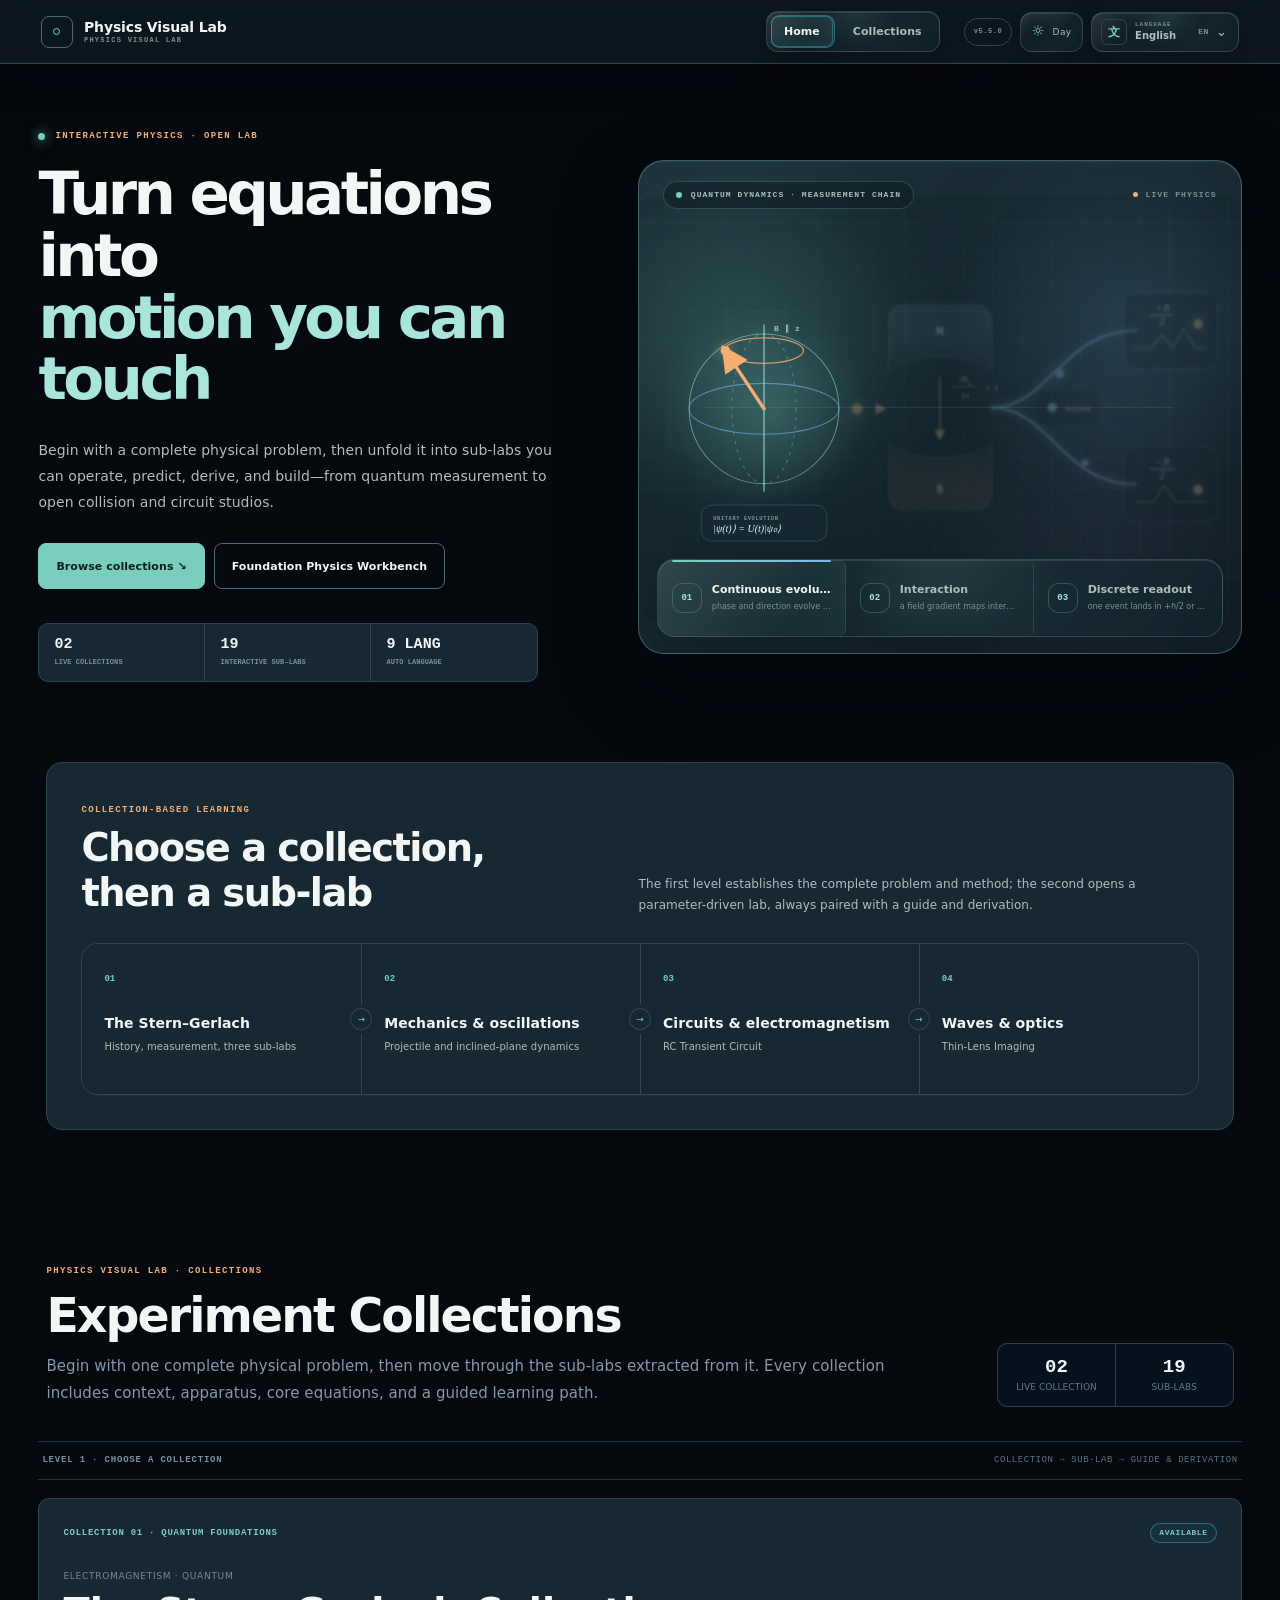
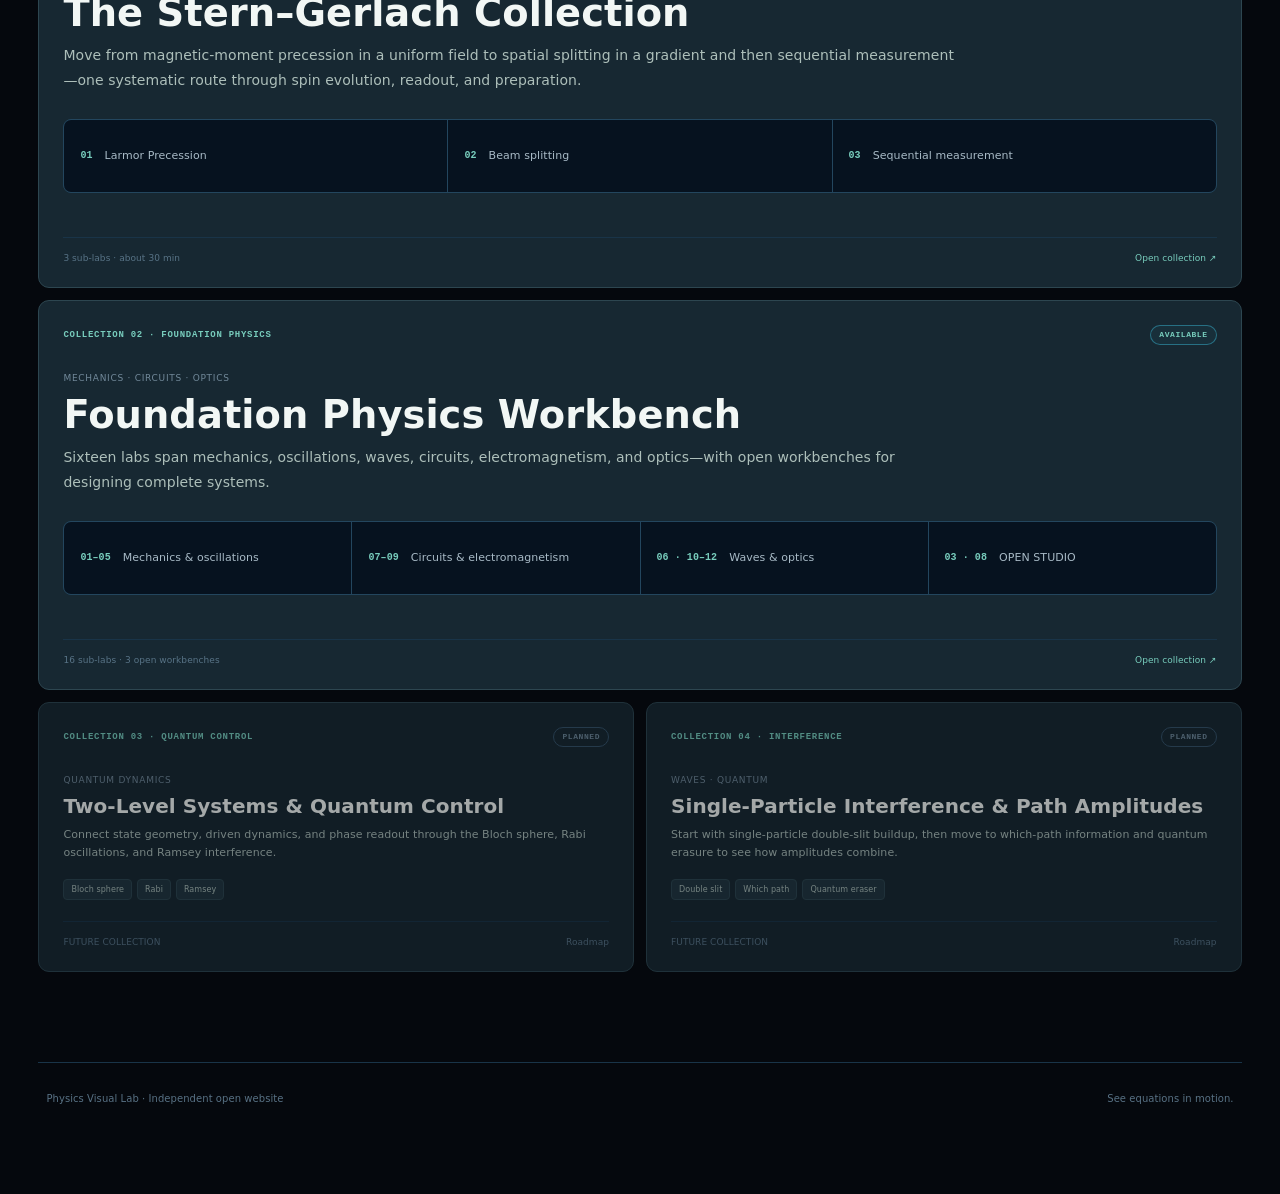
==== commit c96931e1: "Add files via upload" ====
--- a/index.html
+++ b/index.html
@@ -1,21 +1,21 @@
 <!doctype html>
-<html lang="zh-CN" data-pvl-version="5.4.0">
+<html lang="zh-CN" data-pvl-version="5.5.0">
 <head>
   <meta charset="UTF-8">
   <meta name="viewport" content="width=device-width,initial-scale=1,viewport-fit=cover">
   <meta name="theme-color" content="#101c24">
   <meta name="color-scheme" content="dark light">
-  <meta name="pvl-version" content="5.4.0">
+  <meta name="pvl-version" content="5.5.0">
   <meta name="description" content="通过交互实验、动态推导与可搭建工作台，探索量子测量、力学、电路与光学。">
   <meta property="og:type" content="website">
   <meta property="og:title" content="物理可视化实验室">
   <meta property="og:description" content="可操作、可推导、可自行搭建的开放物理实验室。">
   <meta property="og:url" content="https://kshorvvv.github.io/physics-visual-lab/">
   <meta name="twitter:card" content="summary">
-  <title>物理可视化实验室 · v5.4.0</title>
+  <title>物理可视化实验室 · v5.5.0</title>
   <link rel="canonical" href="https://kshorvvv.github.io/physics-visual-lab/">
   <style data-pvl-inline="assets/base.css">
-/* Physics Visual Lab base styles · v5.4.0 */
+/* Physics Visual Lab base styles · v5.5.0 */
 :root{--font-geist-sans:Inter, ui-sans-serif, system-ui, -apple-system, BlinkMacSystemFont, "Segoe UI", sans-serif;--font-geist-mono:"SFMono-Regular", Consolas, "Liberation Mono", monospace;--background:#030812;--foreground:#eef5fa;--panel:#07121f;--panel-deep:#050d18;--line:#193247;--line-bright:#28516d;--cyan:#43d9ff;--cyan-dim:#159fc4;--amber:#f6b95b;--muted:#879bad;--muted-2:#5d7487}*{box-sizing:border-box}html{scroll-behavior:smooth;background:var(--background)}body{color:var(--foreground);font-family:var(--font-geist-sans), "Noto Sans SC", "Microsoft YaHei", sans-serif;background:radial-gradient(circle at 50% -20%,#145a801f,#0000 38rem),#030812;margin:0}button,input{font:inherit}button,a{-webkit-tap-highlight-color:transparent}button:focus-visible,a:focus-visible,input:focus-visible{outline:2px solid var(--cyan);outline-offset:3px}.site-shell{min-height:100vh;overflow:hidden}.site-header{z-index:10;-webkit-backdrop-filter:blur(18px);backdrop-filter:blur(18px);background:#030912db;border-bottom:1px solid #345d798c;justify-content:space-between;align-items:center;height:76px;padding:0 clamp(20px,3vw,50px);display:flex;position:relative}.site-header:after{content:"";background:linear-gradient(90deg,#0000,#43d9ffcc,#0000);width:38%;height:1px;position:absolute;bottom:-1px;left:22%;box-shadow:0 0 12px #43d9ff8c}.brand{color:inherit;align-items:center;gap:14px;text-decoration:none;display:inline-flex}.brand-mark{clip-path:polygon(25% 7%,75% 7%,100% 50%,75% 93%,25% 93%,0 50%);border:1px solid #43d9ffcc;width:42px;height:42px;position:relative;transform:rotate(30deg);box-shadow:inset 0 0 16px #43d9ff1a}.brand-mark:before,.brand-mark:after,.brand-mark span{content:"";background:#43d9ffb3;position:absolute}.brand-mark:before{width:1px;height:31px;top:5px;left:50%}.brand-mark:after{height:1px;top:50%;left:8px;right:8px}.brand-mark span{width:6px;height:6px;box-shadow:0 0 10px var(--cyan);border-radius:50%;top:calc(50% - 3px);left:calc(50% - 3px)}.brand-copy{gap:2px;display:grid}.brand-copy strong{letter-spacing:.05em;font-size:17px;font-weight:650}.brand-copy small{color:#8194a7;font:500 9px/1 var(--font-geist-sans), sans-serif;letter-spacing:.22em}.header-meta{letter-spacing:.08em;color:#c5d1da;align-items:center;gap:16px;font-size:13px;display:flex}.header-topic{color:var(--cyan)}.header-dot{color:#405a70}.catalog-link{color:#b7c7d4;border:1px solid #4a708c85;border-radius:8px;margin-left:16px;padding:10px 15px;text-decoration:none;transition:color .18s ease,background-color .18s ease,border-color .18s ease,box-shadow .18s ease,opacity .18s ease,transform .18s ease}.catalog-link:hover{color:var(--cyan);background:#43d9ff0d;border-color:#43d9ff9e}.lab-page{width:min(1600px,100% - clamp(24px,4vw,72px));margin:0 auto;padding:30px 0 90px}.hero-intro{grid-template-columns:minmax(0,1fr) auto;align-items:center;gap:40px;min-height:178px;padding:3px 20px 26px;display:grid}.eyebrow{color:#71889c;letter-spacing:.18em;align-items:center;gap:15px;margin:0 0 12px;font-size:10px;display:flex}.eyebrow span{color:var(--cyan);letter-spacing:.08em;align-items:center;gap:7px;font-size:11px;display:inline-flex}.eyebrow span:before{content:"";background:var(--cyan);width:6px;height:6px;box-shadow:0 0 10px var(--cyan);border-radius:50%}.hero-intro h1{letter-spacing:-.045em;margin:0;font-size:clamp(42px,4vw,68px);font-weight:680;line-height:1}.lead{color:#91a3b2;max-width:820px;margin:18px 0 0;font-size:clamp(14px,1.15vw,17px);line-height:1.85}.formula-panel{background-color:#050f1bc7;background-image:linear-gradient(#306c910b 1px,#0000 1px),linear-gradient(90deg,#306c910b 1px,#0000 1px),none;background-position:0 0,0 0,0 0;background-repeat:repeat,repeat,repeat;background-size:18px 18px;background-attachment:scroll,scroll,scroll;background-origin:padding-box,padding-box,padding-box;background-clip:border-box,border-box,border-box;border:1px solid #1b3b52;border-radius:13px;justify-content:center;align-items:center;gap:30px;min-width:390px;height:126px;padding:22px 30px;display:flex;box-shadow:inset 0 1px #76bee509}.equation{white-space:nowrap;color:#f1f5f7;align-items:center;gap:10px;font:italic clamp(22px,2vw,30px)/1.2 Georgia,Times New Roman,serif;display:flex}.fraction{text-align:center;line-height:1;display:inline-grid}.fraction span:first-child{border-bottom:1px solid #d7e0e6;padding:0 5px 5px}.fraction span:last-child{padding-top:5px}.equation sub{font-size:60%}.formula-divider{background:#254156;width:1px;height:64px}.instrument-grid{grid-template-columns:minmax(0,2.25fr) minmax(360px,.95fr);gap:18px;min-height:650px;display:grid}.visual-panel,.control-panel{background:linear-gradient(145deg,#071321fa,#030a13fa);border:1px solid #1b3b52;border-radius:15px;position:relative;overflow:hidden;box-shadow:inset 0 1px #75bbde0a,0 28px 80px #00000047}.visual-panel:before,.control-panel:before{content:"";pointer-events:none;z-index:3;border:1px solid #2b4f6847;border-radius:10px;position:absolute;inset:8px}.visual-grid{opacity:.22;background-image:linear-gradient(#2c688f1c 1px,#0000 1px),linear-gradient(90deg,#2c688f1c 1px,#0000 1px);background-size:32px 32px;position:absolute;inset:0;-webkit-mask-image:radial-gradient(circle,#000 15%,#0000 82%);mask-image:radial-gradient(circle,#000 15%,#0000 82%)}.larmor-canvas{cursor:grab;touch-action:none;width:100%;height:100%;position:absolute;inset:0}.larmor-canvas:active{cursor:grabbing}.telemetry{z-index:2;color:#b7c7d2;font:500 12px/1.3 var(--font-geist-mono), monospace;pointer-events:none;gap:6px;display:grid;position:absolute;top:28px;left:30px}.live-status{color:#8295a5;font-family:var(--font-geist-sans), sans-serif;letter-spacing:.05em;margin-bottom:5px}.live-status i{background:#607789;border-radius:50%;width:7px;height:7px;margin-right:7px;display:inline-block}.live-status.is-running{color:var(--cyan)}.live-status.is-running i{background:var(--cyan);box-shadow:0 0 12px var(--cyan);animation:1.8s ease-in-out infinite breathe}.view-actions{z-index:4;-webkit-backdrop-filter:blur(8px);backdrop-filter:blur(8px);background:#040d18b8;border:1px solid #345b7599;border-radius:8px;padding:3px;display:flex;position:absolute;top:28px;right:28px}.view-actions button{color:#8195a6;letter-spacing:.04em;cursor:pointer;background:0 0;border:0;border-radius:5px;padding:7px 10px;font-size:10px}.view-actions button:hover{color:var(--cyan);background:#43d9ff0f}.canvas-hint{z-index:2;color:#60788a;pointer-events:none;gap:10px;font-size:10px;display:flex;position:absolute;bottom:22px;left:50%;transform:translate(-50%)}.canvas-hint span{white-space:nowrap;background:#030b149e;border:1px solid #32546c66;border-radius:20px;padding:6px 9px}.control-panel{padding:28px 30px 22px}.control-header{z-index:4;border-bottom:1px solid #1d384d;justify-content:space-between;align-items:flex-start;padding-bottom:20px;display:flex;position:relative}.panel-kicker{color:#627e92;font:500 9px/1 var(--font-geist-mono), monospace;letter-spacing:.14em;margin-bottom:5px;display:block}.control-header h2{letter-spacing:.03em;margin:0;font-size:20px}.control-index{color:#577286;font:500 10px/1 var(--font-geist-mono), monospace}.range-control{z-index:4;border-bottom:1px solid #244258b8;padding:22px 0 20px;position:relative}.range-heading{justify-content:space-between;align-items:center;gap:12px;margin-bottom:16px;display:flex}.range-heading label{color:#aebdca;font-size:13px}.range-heading i{color:#e7eef2;margin-left:4px;font:italic 17px/1 Georgia,serif}.range-heading output{color:#f5f8fa;font:550 14px/1 var(--font-geist-mono), monospace;white-space:nowrap}.control-range{appearance:none;cursor:pointer;background:0 0;width:100%;height:18px;margin:0;display:block}.control-range::-webkit-slider-runnable-track{background:linear-gradient(90deg, var(--cyan) 0%, var(--cyan) var(--fill), #25394a var(--fill), #25394a 100%);border-radius:10px;height:4px}.control-range::-moz-range-track{background:#25394a;border-radius:10px;height:4px}.control-range::-moz-range-progress{background:var(--cyan);border-radius:10px;height:4px}.control-range::-webkit-slider-thumb{appearance:none;background:var(--cyan);border:2px solid #dbf7ff;border-radius:50%;width:18px;height:18px;margin-top:-7px;box-shadow:0 0 0 4px #43d9ff14,0 0 14px #43d9ff99}.control-range::-moz-range-thumb{background:var(--cyan);border:2px solid #dbf7ff;border-radius:50%;width:16px;height:16px;box-shadow:0 0 14px #43d9ff99}.range-scale{color:#536c7f;font:500 9px/1 var(--font-geist-mono), monospace;justify-content:space-between;margin-top:5px;display:flex}.segmented-row{z-index:4;color:#aebdca;justify-content:space-between;align-items:center;gap:18px;padding:20px 0;font-size:13px;display:flex;position:relative}.segmented{background:#060e19;border:1px solid #29445a;border-radius:8px;flex:1;grid-template-columns:1fr 1fr;max-width:210px;padding:3px;display:grid}.segmented button{color:#71889a;cursor:pointer;background:0 0;border:0;border-radius:5px;padding:8px 14px}.segmented button.active{color:#dff9ff;background:linear-gradient(#1daacf57,#116f8e3b);box-shadow:inset 0 0 0 1px #43d9ff57}.transport-controls{z-index:4;border-bottom:1px solid #244258b8;grid-template-columns:1.25fr 1fr 1fr;gap:8px;padding-bottom:19px;display:grid;position:relative}.transport-controls button{color:#9fb0bd;cursor:pointer;background:#060f1be0;border:1px solid #35556d;border-radius:8px;min-height:49px;font-size:12px;transition:color .16s ease,background-color .16s ease,border-color .16s ease,box-shadow .16s ease,opacity .16s ease,transform .16s ease}.transport-controls button:hover{color:#e8f5fa;border-color:#4f7893;transform:translateY(-1px)}.transport-controls button span{margin-right:5px;font-size:15px}.transport-controls .primary-control{color:#fff;background:linear-gradient(145deg,#1486aa,#0f5e7b);border-color:#43d9ff99;box-shadow:0 8px 28px #1397bc33,inset 0 1px #ffffff29}.live-readout{z-index:4;grid-template-columns:1.3fr 1fr .8fr;gap:12px;padding:18px 0 11px;display:grid;position:relative}.live-readout div{min-width:0}.live-readout span{color:#587286;margin-bottom:7px;font-size:9px;display:block}.live-readout strong{color:#b9c9d4;font:500 10px/1.45 var(--font-geist-mono), monospace;overflow-wrap:anywhere;display:block}.timescale-note{z-index:4;color:#536f83;text-align:center;margin:0;font-size:9px;line-height:1.55;position:relative}.quick-lab,.physics-story,.module-catalog{margin-top:clamp(90px,10vw,150px)}.section-heading{max-width:760px;margin-bottom:36px}.section-heading>span,.section-label{color:var(--cyan);font:500 10px/1 var(--font-geist-mono), monospace;letter-spacing:.18em}.section-heading h2,.story-copy h2{letter-spacing:-.035em;margin:14px 0 12px;font-size:clamp(30px,3.3vw,50px);line-height:1.12}.section-heading p,.story-copy>p{color:#8499aa;margin:0;font-size:15px;line-height:1.8}.experiment-cards{grid-template-columns:repeat(3,1fr);gap:16px;display:grid}.experiment-card{min-height:215px;color:inherit;text-align:left;cursor:pointer;background:linear-gradient(135deg,#0c1f32eb,#050e19eb),#06101c;border:1px solid #19364c;border-radius:13px;padding:27px;transition:color .2s ease,background-color .2s ease,border-color .2s ease,box-shadow .2s ease,opacity .2s ease,transform .2s ease;position:relative;overflow:hidden}.experiment-card:after{content:"";filter:blur(4px);background:#43d9ff12;border-radius:50%;width:180px;height:180px;transition:color .2s ease,background-color .2s ease,border-color .2s ease,box-shadow .2s ease,opacity .2s ease,transform .2s ease;position:absolute;top:-90px;right:-90px}.experiment-card:hover{border-color:#43d9ff8c;transform:translateY(-3px);box-shadow:0 16px 50px #00000040}.experiment-card:hover:after{background:#43d9ff21}.card-number{color:#45657b;font:500 10px/1 var(--font-geist-mono), monospace;margin-bottom:34px;display:block}.experiment-card strong{margin-bottom:10px;font-size:18px;display:block}.experiment-card p{color:#7890a2;max-width:320px;margin:0;font-size:13px;line-height:1.65}.card-action{color:var(--cyan);letter-spacing:.05em;font-size:10px;position:absolute;bottom:23px;right:25px}.physics-story{background:radial-gradient(circle at 14% 30%,#2ea8d014,#0000 36%),linear-gradient(90deg,#0613209e,#040c1633);border-top:1px solid #18354a;border-bottom:1px solid #18354a;grid-template-columns:.9fr 1.1fr;align-items:center;gap:clamp(45px,8vw,130px);padding:clamp(38px,5vw,78px);display:grid}.story-copy>p{max-width:620px}.invariant-row{flex-wrap:wrap;gap:8px;margin-top:28px;display:flex}.invariant-row span{color:#93aabc;background:#040d17a6;border:1px solid #26465d;border-radius:5px;padding:8px 11px;font:italic 12px/1 Georgia,serif}.derivation{margin:0;padding:0;list-style:none;position:relative}.derivation:before{content:"";background:linear-gradient(var(--cyan), #43d9ff14);width:1px;position:absolute;top:21px;bottom:21px;left:20px}.derivation li{grid-template-columns:42px 1fr;align-items:center;gap:18px;padding:17px 0;display:grid;position:relative}.derivation li>span{z-index:1;width:42px;height:42px;color:var(--cyan);font:600 9px/1 var(--font-geist-mono), monospace;background:#071522;border:1px solid #2c6685;border-radius:50%;place-items:center;display:grid;position:relative}.derivation div{background:#05101cc2;border:1px solid #1d3b51;border-radius:10px;justify-content:space-between;align-items:center;gap:20px;min-height:72px;padding:13px 20px;display:flex}.derivation small{color:#72899a}.derivation strong{color:#edf4f7;font:italic clamp(18px,1.8vw,26px)/1 Georgia,serif}.catalog-heading{max-width:860px}.module-list{background:#1a3448;border:1px solid #1a3448;border-radius:13px;grid-template-columns:repeat(3,1fr);gap:1px;display:grid;overflow:hidden}.module-card{background:#050f1b;min-height:245px;padding:32px}.module-card.current{background:radial-gradient(circle at 80% 10%,#f6b95b1a,#0000 35%),linear-gradient(140deg,#0a1d2d,#06111d)}.module-card>span{color:#557185;font:500 9px/1 var(--font-geist-mono), monospace;letter-spacing:.09em}.module-card h3{margin:54px 0 9px;font-size:22px}.module-card p{color:#71889a;margin:0;font-size:12px}.module-card i{color:#4f6c7f;margin-top:26px;font-size:10px;font-style:normal;display:inline-block}.module-card.current i{color:var(--amber)}.site-footer{color:#536c7e;border-top:1px solid #142c3d;justify-content:space-between;align-items:center;min-height:100px;padding:0 clamp(24px,5vw,78px);font-size:11px;display:flex}@keyframes breathe{0%,to{opacity:.65}50%{opacity:1}}@media (width<=1180px){.hero-intro{grid-template-columns:1fr;gap:24px}.formula-panel{width:min(100%,620px);min-width:0}.instrument-grid{grid-template-columns:1fr}.visual-panel{min-height:640px}.control-panel{grid-template-columns:repeat(3,1fr);gap:0 28px;display:grid}.control-header,.segmented-row,.transport-controls,.live-readout,.timescale-note{grid-column:1/-1}.live-readout{max-width:760px}}@media (width<=780px){.site-header{height:68px;padding:0 16px}.brand-mark{width:34px;height:34px}.brand-copy strong{font-size:14px}.brand-copy small,.header-topic,.header-dot,.header-meta>span:last-of-type{display:none}.catalog-link{margin:0;padding:8px 10px;font-size:11px}.lab-page{width:calc(100% - 24px);padding-top:24px}.hero-intro{padding:0 4px 24px}.hero-intro h1{font-size:43px}.lead{line-height:1.7}.formula-panel{gap:18px;height:auto;min-height:105px;padding:19px 20px}.equation{font-size:20px}.formula-divider{height:52px}.visual-panel{min-height:520px}.telemetry{font-size:10px;top:24px;left:22px}.view-actions{top:22px;right:20px}.view-actions button{padding:6px 8px;font-size:9px}.canvas-hint span:nth-child(3){display:none}.control-panel{padding:25px 22px 20px;display:block}.transport-controls{grid-template-columns:1.2fr 1fr 1fr}.transport-controls button{min-height:46px;font-size:11px}.quick-lab,.physics-story,.module-catalog{margin-top:82px}.experiment-cards,.module-list{grid-template-columns:1fr}.physics-story{grid-template-columns:1fr;gap:45px;padding:42px 22px}.derivation div{flex-direction:column;align-items:flex-start}.module-card{min-height:205px}.module-card h3{margin-top:40px}}@media (width<=480px){.brand{gap:9px}.brand-copy strong{font-size:12px}.catalog-link{border:0;padding:8px 0}.hero-intro h1{font-size:38px}.eyebrow{gap:8px;display:grid}.formula-panel{justify-content:space-around;gap:10px}.equation{gap:6px;font-size:17px}.visual-panel{min-height:470px}.canvas-hint{gap:5px}.canvas-hint span{padding:5px 7px;font-size:9px}.segmented-row{flex-direction:column;align-items:flex-start}.segmented{width:100%;max-width:none}.transport-controls{grid-template-columns:1fr 1fr}.transport-controls .primary-control{grid-column:1/-1}.live-readout{grid-template-columns:1fr 1fr}.live-readout div:first-child{grid-column:1/-1}.site-footer{flex-direction:column;justify-content:center;gap:8px}}@media (prefers-reduced-motion:reduce){html{scroll-behavior:auto}*,:before,:after{transition-duration:.01ms!important;animation-duration:.01ms!important;animation-iteration-count:1!important}}
 
 .legacy-catalog-hidden{display:none!important}
@@ -377,7 +377,7 @@
 
 </style>
   <style data-pvl-inline="assets/ui-foundation.css">
-/* Physics Visual Lab · foundation interface layer · v5.4.0 */
+/* Physics Visual Lab · foundation interface layer · v5.5.0 */
 :root{
   --pvl-bg:#05080d;
   --pvl-panel:#081019;
@@ -577,7 +577,7 @@
 
 </style>
   <style data-pvl-inline="assets/ui-instrument.css">
-/* Physics Visual Lab · instrument workspace layer · v5.4.0 */
+/* Physics Visual Lab · instrument workspace layer · v5.5.0 */
 :root{
   --pvl45-bg:#05090f;
   --pvl45-panel:#081019;
@@ -813,7 +813,7 @@
 
 </style>
   <style data-pvl-inline="assets/ui-v5.css">
-/* Physics Visual Lab · visual system v5.4.0
+/* Physics Visual Lab · visual system v5.5.0
    Luminous scientific editorial + precision instrument UI.
    Teal = action/data, blue-violet = state, coral/amber = physical signal. */
 
@@ -1473,7 +1473,7 @@
   transition-duration: 100ms !important;
 }
 
-/* v5.4 scientific story: exact SVG curves, glass depth, and explicit stages. */
+/* Scientific story: exact SVG curves, restrained depth, and explicit stages. */
 .pvl-home-visual.pvl53-hero {
   isolation: isolate;
   overflow: hidden !important;
@@ -1824,7 +1824,7 @@
   button:active, a[href]:active, .directory-card:active, .collection-card:active, .foundation-sub-card:active { transform: none !important; }
 }
 
-/* v5.4 circuit composer: beginner-first, professional underneath. */
+/* Circuit composer: beginner-first, professional underneath. */
 body[data-route="circuit-studio"] .foundation-workbench { align-items: start; }
 body[data-route="circuit-studio"] .foundation-visual-panel,
 body[data-route="circuit-studio"] .foundation-controls { overflow: clip; }
@@ -2249,9 +2249,158 @@
   .cw-quick-grid { grid-template-columns: 1fr 1fr; }
 }
 
+/* v5.5 · Scientific Liquid Instrument
+   Glass belongs to navigation and transient controls; scientific content stays opaque.
+   Motion uses short, interruptible spring curves and never carries meaning by itself. */
+:root {
+  --v55-spring-out: cubic-bezier(.16, 1, .3, 1);
+  --v55-spring-soft: cubic-bezier(.22, 1, .36, 1);
+  --v55-motion-control: 220ms;
+  --v55-motion-surface: 360ms;
+  --v55-glass-fill: rgba(19, 35, 43, .68);
+  --v55-glass-line: rgba(169, 229, 218, .18);
+  --v55-glass-highlight: rgba(255, 255, 255, .11);
+  --v55-glass-shade: rgba(1, 9, 14, .22);
+  --v55-glass-glint: rgba(169, 229, 218, .13);
+  --v55-separator: rgba(75, 108, 116, .48);
+}
+
+html[data-theme="day"] {
+  --v55-glass-fill: rgba(255, 254, 249, .72);
+  --v55-glass-line: rgba(47, 105, 98, .22);
+  --v55-glass-highlight: rgba(255, 255, 255, .92);
+  --v55-glass-shade: rgba(54, 70, 64, .10);
+  --v55-glass-glint: rgba(47, 130, 120, .11);
+  --v55-separator: rgba(78, 101, 95, .22);
+}
+
+/* Fix the day-mode "dark grooves": one outer radius, zero inner gaps. */
+.pvl-path-grid {
+  gap: 0 !important;
+  overflow: hidden !important;
+  isolation: isolate;
+  border-color: var(--v55-separator) !important;
+  border-radius: 16px !important;
+  background: transparent !important;
+  box-shadow: 0 1px 0 rgba(255, 255, 255, .025) !important;
+}
+.pvl-path-step {
+  min-width: 0;
+  border: 0 !important;
+  border-radius: 0 !important;
+  background: var(--v51-surface) !important;
+  box-shadow: none !important;
+}
+.pvl-path-step:not(:first-child) { border-left: 1px solid var(--v55-separator) !important; }
+.pvl-path-step:not(:last-child)::after {
+  right: -11px !important;
+  width: 20px !important;
+  height: 20px !important;
+  color: var(--v51-accent) !important;
+  border: 1px solid var(--v55-separator);
+  border-radius: 999px !important;
+  background: var(--v51-surface) !important;
+  box-shadow: 0 0 0 4px var(--v51-surface) !important;
+  font-size: 9px !important;
+}
+html[data-theme="day"] .pvl-path-grid {
+  border-color: var(--v55-separator) !important;
+  background: transparent !important;
+  box-shadow: 0 12px 34px rgba(54, 70, 64, .055) !important;
+}
+html[data-theme="day"] .pvl-path-step { background: #fffef9 !important; }
+html[data-theme="day"] .pvl-path-step:not(:last-child)::after {
+  background: #fffef9 !important;
+  box-shadow: 0 0 0 4px #fffef9 !important;
+}
+
+/* Apple-inspired material, translated into a restrained scientific control surface. */
+.pvl-liquid-surface {
+  --pvl-glass-x: 50%;
+  --pvl-glass-y: -20%;
+  border-color: var(--v55-glass-line) !important;
+  background:
+    radial-gradient(circle at var(--pvl-glass-x) var(--pvl-glass-y), var(--v55-glass-glint), transparent 46%),
+    linear-gradient(135deg, var(--v55-glass-highlight), transparent 30%, rgba(120, 205, 189, .035) 72%, transparent),
+    var(--v55-glass-fill) !important;
+  box-shadow:
+    inset 0 1px var(--v55-glass-highlight),
+    inset 0 -1px rgba(1, 9, 14, .08),
+    0 12px 34px var(--v55-glass-shade) !important;
+  -webkit-backdrop-filter: blur(22px) saturate(128%) !important;
+  backdrop-filter: blur(22px) saturate(128%) !important;
+}
+html[data-theme="day"] .pvl-liquid-surface {
+  background:
+    radial-gradient(circle at var(--pvl-glass-x) var(--pvl-glass-y), var(--v55-glass-glint), transparent 44%),
+    linear-gradient(135deg, rgba(255, 255, 255, .72), transparent 31%, rgba(47, 130, 120, .028) 74%, transparent),
+    var(--v55-glass-fill) !important;
+  box-shadow:
+    inset 0 1px rgba(255, 255, 255, .95),
+    inset 0 -1px rgba(47, 105, 98, .07),
+    0 12px 34px var(--v55-glass-shade) !important;
+}
+
+.pvl53-nav-indicator[data-ready="true"] {
+  transition-duration: var(--v55-motion-surface) !important;
+  transition-timing-function: var(--v55-spring-out) !important;
+}
+.pvl53-hero-stages button::before,
+.language-chevron {
+  transition-duration: var(--v55-motion-control) !important;
+  transition-timing-function: var(--v55-spring-out) !important;
+}
+.directory-card,
+.collection-card,
+.foundation-sub-card,
+.cw-quick-grid .cw-part-button,
+.pvl-home-actions a,
+.collection-start {
+  transition-property: color, background-color, border-color, box-shadow, opacity, transform !important;
+  transition-duration: var(--v55-motion-surface) !important;
+  transition-timing-function: var(--v55-spring-out) !important;
+}
+
+button:active:not(:disabled),
+a[href]:active {
+  transition-duration: 80ms !important;
+  transform: scale(.982);
+}
+
+@media (hover: hover) and (pointer: fine) {
+  .directory-card:hover,
+  .collection-card:hover,
+  .foundation-sub-card:hover,
+  .foundation-method-grid article:hover {
+    transform: translateY(-2px) scale(1.002) !important;
+  }
+  .pvl-path-step:hover {
+    transform: none !important;
+    border-color: transparent !important;
+    background: var(--v51-layer) !important;
+    box-shadow: inset 0 2px var(--v51-accent) !important;
+  }
+  .pvl-liquid-surface:hover { border-color: var(--v51-line-strong) !important; }
+}
+
+@media (max-width: 980px) and (min-width: 521px) {
+  .pvl-path-step:nth-child(odd) { border-left: 0 !important; }
+  .pvl-path-step:nth-child(even) { border-left: 1px solid var(--v55-separator) !important; }
+  .pvl-path-step:nth-child(n + 3) { border-top: 1px solid var(--v55-separator) !important; }
+}
+
+@media (max-width: 520px) {
+  .pvl-path-step { border-left: 0 !important; }
+  .pvl-path-step:nth-child(n + 2) { border-top: 1px solid var(--v55-separator) !important; }
+}
+
+@media (prefers-reduced-motion: reduce) {
+  .pvl-liquid-surface { --pvl-glass-x: 50% !important; --pvl-glass-y: -20% !important; }
+}
+
 </style>
   <script>
-    window.PVL_RELEASE = Object.freeze({ version: "5.4.0", date: "2026-07-17" });
+    window.PVL_RELEASE = Object.freeze({ version: "5.5.0", date: "2026-07-18" });
     try {
       if (localStorage.getItem("physics-visual-lab-theme") === "day") {
         document.documentElement.dataset.theme = "day";
@@ -2264,7 +2413,7 @@
   <div id="root"></div>
   <noscript>本实验室需要 JavaScript 才能运行。This laboratory requires JavaScript.</noscript>
   <script type="module" data-pvl-inline="assets/larmor.js">
-/* Larmor precession renderer · Physics Visual Lab v5.4.0 */
+/* Larmor precession renderer · Physics Visual Lab v5.5.0 */
 var e=(e,t)=>()=>(t||(e((t={exports:{}}).exports,t),e=null),t.exports);(function(){let e=document.createElement(`link`).relList;if(e&&e.supports&&e.supports(`modulepreload`))return;for(let e of document.querySelectorAll(`link[rel="modulepreload"]`))n(e);new MutationObserver(e=>{for(let t of e)if(t.type===`childList`)for(let e of t.addedNodes)e.tagName===`LINK`&&e.rel===`modulepreload`&&n(e)}).observe(document,{childList:!0,subtree:!0});function t(e){let t={};return e.integrity&&(t.integrity=e.integrity),e.referrerPolicy&&(t.referrerPolicy=e.referrerPolicy),e.crossOrigin===`use-credentials`?t.credentials=`include`:e.crossOrigin===`anonymous`?t.credentials=`omit`:t.credentials=`same-origin`,t}function n(e){if(e.ep)return;e.ep=!0;let n=t(e);fetch(e.href,n)}})();var t=e((e=>{var t=Symbol.for(`react.transitional.element`),n=Symbol.for(`react.portal`),r=Symbol.for(`react.fragment`),i=Symbol.for(`react.strict_mode`),a=Symbol.for(`react.profiler`),o=Symbol.for(`react.consumer`),s=Symbol.for(`react.context`),c=Symbol.for(`react.forward_ref`),l=Symbol.for(`react.suspense`),u=Symbol.for(`react.memo`),d=Symbol.for(`react.lazy`),f=Symbol.for(`react.activity`),p=Symbol.iterator;function m(e){return typeof e!=`object`||!e?null:(e=p&&e[p]||e[`@@iterator`],typeof e==`function`?e:null)}var h={isMounted:function(){return!1},enqueueForceUpdate:function(){},enqueueReplaceState:function(){},enqueueSetState:function(){}},g=Object.assign,_={};function v(e,t,n){this.props=e,this.context=t,this.refs=_,this.updater=n||h}v.prototype.isReactComponent={},v.prototype.setState=function(e,t){if(typeof e!=`object`&&typeof e!=`function`&&e!=null)throw Error(`takes an object of state variables to update or a function which returns an object of state variables.`);this.updater.enqueueSetState(this,e,t,`setState`)},v.prototype.forceUpdate=function(e){this.updater.enqueueForceUpdate(this,e,`forceUpdate`)};function y(){}y.prototype=v.prototype;function b(e,t,n){this.props=e,this.context=t,this.refs=_,this.updater=n||h}var x=b.prototype=new y;x.constructor=b,g(x,v.prototype),x.isPureReactComponent=!0;var S=Array.isArray;function C(){}var w={H:null,A:null,T:null,S:null},ee=Object.prototype.hasOwnProperty;function te(e,n,r){var i=r.ref;return{$$typeof:t,type:e,key:n,ref:i===void 0?null:i,props:r}}function ne(e,t){return te(e.type,t,e.props)}function T(e){return typeof e==`object`&&!!e&&e.$$typeof===t}function re(e){var t={"=":`=0`,":":`=2`};return`$`+e.replace(/[=:]/g,function(e){return t[e]})}var ie=/\/+/g;function ae(e,t){return typeof e==`object`&&e&&e.key!=null?re(``+e.key):t.toString(36)}function oe(e){switch(e.status){case`fulfilled`:return e.value;case`rejected`:throw e.reason;default:switch(typeof e.status==`string`?e.then(C,C):(e.status=`pending`,e.then(function(t){e.status===`pending`&&(e.status=`fulfilled`,e.value=t)},function(t){e.status===`pending`&&(e.status=`rejected`,e.reason=t)})),e.status){case`fulfilled`:return e.value;case`rejected`:throw e.reason}}throw e}function se(e,r,i,a,o){var s=typeof e;(s===`undefined`||s===`boolean`)&&(e=null);var c=!1;if(e===null)c=!0;else switch(s){case`bigint`:case`string`:case`number`:c=!0;break;case`object`:switch(e.$$typeof){case t:case n:c=!0;break;case d:return c=e._init,se(c(e._payload),r,i,a,o)}}if(c)return o=o(e),c=a===``?`.`+ae(e,0):a,S(o)?(i=``,c!=null&&(i=c.replace(ie,`$&/`)+`/`),se(o,r,i,``,function(e){return e})):o!=null&&(T(o)&&(o=ne(o,i+(o.key==null||e&&e.key===o.key?``:(``+o.key).replace(ie,`$&/`)+`/`)+c)),r.push(o)),1;c=0;var l=a===``?`.`:a+`:`;if(S(e))for(var u=0;u<e.length;u++)a=e[u],s=l+ae(a,u),c+=se(a,r,i,s,o);else if(u=m(e),typeof u==`function`)for(e=u.call(e),u=0;!(a=e.next()).done;)a=a.value,s=l+ae(a,u++),c+=se(a,r,i,s,o);else if(s===`object`){if(typeof e.then==`function`)return se(oe(e),r,i,a,o);throw r=String(e),Error(`Objects are not valid as a React child (found: `+(r===`[object Object]`?`object with keys {`+Object.keys(e).join(`, `)+`}`:r)+`). If you meant to render a collection of children, use an array instead.`)}return c}function ce(e,t,n){if(e==null)return e;var r=[],i=0;return se(e,r,``,``,function(e){return t.call(n,e,i++)}),r}function le(e){if(e._status===-1){var t=e._result;t=t(),t.then(function(t){(e._status===0||e._status===-1)&&(e._status=1,e._result=t)},function(t){(e._status===0||e._status===-1)&&(e._status=2,e._result=t)}),e._status===-1&&(e._status=0,e._result=t)}if(e._status===1)return e._result.default;throw e._result}var E=typeof reportError==`function`?reportError:function(e){if(typeof window==`object`&&typeof window.ErrorEvent==`function`){var t=new window.ErrorEvent(`error`,{bubbles:!0,cancelable:!0,message:typeof e==`object`&&e&&typeof e.message==`string`?String(e.message):String(e),error:e});if(!window.dispatchEvent(t))return}else if(typeof process==`object`&&typeof process.emit==`function`){process.emit(`uncaughtException`,e);return}console.error(e)},D={map:ce,forEach:function(e,t,n){ce(e,function(){t.apply(this,arguments)},n)},count:function(e){var t=0;return ce(e,function(){t++}),t},toArray:function(e){return ce(e,function(e){return e})||[]},only:function(e){if(!T(e))throw Error(`React.Children.only expected to receive a single React element child.`);return e}};e.Activity=f,e.Children=D,e.Component=v,e.Fragment=r,e.Profiler=a,e.PureComponent=b,e.StrictMode=i,e.Suspense=l,e.__CLIENT_INTERNALS_DO_NOT_USE_OR_WARN_USERS_THEY_CANNOT_UPGRADE=w,e.__COMPILER_RUNTIME={__proto__:null,c:function(e){return w.H.useMemoCache(e)}},e.cache=function(e){return function(){return e.apply(null,arguments)}},e.cacheSignal=function(){return null},e.cloneElement=function(e,t,n){if(e==null)throw Error(`The argument must be a React element, but you passed `+e+`.`);var r=g({},e.props),i=e.key;if(t!=null)for(a in t.key!==void 0&&(i=``+t.key),t)!ee.call(t,a)||a===`key`||a===`__self`||a===`__source`||a===`ref`&&t.ref===void 0||(r[a]=t[a]);var a=arguments.length-2;if(a===1)r.children=n;else if(1<a){for(var o=Array(a),s=0;s<a;s++)o[s]=arguments[s+2];r.children=o}return te(e.type,i,r)},e.createContext=function(e){return e={$$typeof:s,_currentValue:e,_currentValue2:e,_threadCount:0,Provider:null,Consumer:null},e.Provider=e,e.Consumer={$$typeof:o,_context:e},e},e.createElement=function(e,t,n){var r,i={},a=null;if(t!=null)for(r in t.key!==void 0&&(a=``+t.key),t)ee.call(t,r)&&r!==`key`&&r!==`__self`&&r!==`__source`&&(i[r]=t[r]);var o=arguments.length-2;if(o===1)i.children=n;else if(1<o){for(var s=Array(o),c=0;c<o;c++)s[c]=arguments[c+2];i.children=s}if(e&&e.defaultProps)for(r in o=e.defaultProps,o)i[r]===void 0&&(i[r]=o[r]);return te(e,a,i)},e.createRef=function(){return{current:null}},e.forwardRef=function(e){return{$$typeof:c,render:e}},e.isValidElement=T,e.lazy=function(e){return{$$typeof:d,_payload:{_status:-1,_result:e},_init:le}},e.memo=function(e,t){return{$$typeof:u,type:e,compare:t===void 0?null:t}},e.startTransition=function(e){var t=w.T,n={};w.T=n;try{var r=e(),i=w.S;i!==null&&i(n,r),typeof r==`object`&&r&&typeof r.then==`function`&&r.then(C,E)}catch(e){E(e)}finally{t!==null&&n.types!==null&&(t.types=n.types),w.T=t}},e.unstable_useCacheRefresh=function(){return w.H.useCacheRefresh()},e.use=function(e){return w.H.use(e)},e.useActionState=function(e,t,n){return w.H.useActionState(e,t,n)},e.useCallback=function(e,t){return w.H.useCallback(e,t)},e.useContext=function(e){return w.H.useContext(e)},e.useDebugValue=function(){},e.useDeferredValue=function(e,t){return w.H.useDeferredValue(e,t)},e.useEffect=function(e,t){return w.H.useEffect(e,t)},e.useEffectEvent=function(e){return w.H.useEffectEvent(e)},e.useId=function(){return w.H.useId()},e.useImperativeHandle=function(e,t,n){return w.H.useImperativeHandle(e,t,n)},e.useInsertionEffect=function(e,t){return w.H.useInsertionEffect(e,t)},e.useLayoutEffect=function(e,t){return w.H.useLayoutEffect(e,t)},e.useMemo=function(e,t){return w.H.useMemo(e,t)},e.useOptimistic=function(e,t){return w.H.useOptimistic(e,t)},e.useReducer=function(e,t,n){return w.H.useReducer(e,t,n)},e.useRef=function(e){return w.H.useRef(e)},e.useState=function(e){return w.H.useState(e)},e.useSyncExternalStore=function(e,t,n){return w.H.useSyncExternalStore(e,t,n)},e.useTransition=function(){return w.H.useTransition()},e.version=`19.2.0`})),n=e(((e,n)=>{n.exports=t()})),r=e((e=>{function t(e,t){var n=e.length;e.push(t);a:for(;0<n;){var r=n-1>>>1,a=e[r];if(0<i(a,t))e[r]=t,e[n]=a,n=r;else break a}}function n(e){return e.length===0?null:e[0]}function r(e){if(e.length===0)return null;var t=e[0],n=e.pop();if(n!==t){e[0]=n;a:for(var r=0,a=e.length,o=a>>>1;r<o;){var s=2*(r+1)-1,c=e[s],l=s+1,u=e[l];if(0>i(c,n))l<a&&0>i(u,c)?(e[r]=u,e[l]=n,r=l):(e[r]=c,e[s]=n,r=s);else if(l<a&&0>i(u,n))e[r]=u,e[l]=n,r=l;else break a}}return t}function i(e,t){var n=e.sortIndex-t.sortIndex;return n===0?e.id-t.id:n}if(e.unstable_now=void 0,typeof performance==`object`&&typeof performance.now==`function`){var a=performance;e.unstable_now=function(){return a.now()}}else{var o=Date,s=o.now();e.unstable_now=function(){return o.now()-s}}var c=[],l=[],u=1,d=null,f=3,p=!1,m=!1,h=!1,g=!1,_=typeof setTimeout==`function`?setTimeout:null,v=typeof clearTimeout==`function`?clearTimeout:null,y=typeof setImmediate<`u`?setImmediate:null;function b(e){for(var i=n(l);i!==null;){if(i.callback===null)r(l);else if(i.startTime<=e)r(l),i.sortIndex=i.expirationTime,t(c,i);else break;i=n(l)}}function x(e){if(h=!1,b(e),!m)if(n(c)!==null)m=!0,S||(S=!0,T());else{var t=n(l);t!==null&&ae(x,t.startTime-e)}}var S=!1,C=-1,w=5,ee=-1;function te(){return g?!0:!(e.unstable_now()-ee<w)}function ne(){if(g=!1,S){var t=e.unstable_now();ee=t;var i=!0;try{a:{m=!1,h&&(h=!1,v(C),C=-1),p=!0;var a=f;try{b:{for(b(t),d=n(c);d!==null&&!(d.expirationTime>t&&te());){var o=d.callback;if(typeof o==`function`){d.callback=null,f=d.priorityLevel;var s=o(d.expirationTime<=t);if(t=e.unstable_now(),typeof s==`function`){d.callback=s,b(t),i=!0;break b}d===n(c)&&r(c),b(t)}else r(c);d=n(c)}if(d!==null)i=!0;else{var u=n(l);u!==null&&ae(x,u.startTime-t),i=!1}}break a}finally{d=null,f=a,p=!1}i=void 0}}finally{i?T():S=!1}}}var T;if(typeof y==`function`)T=function(){y(ne)};else if(typeof MessageChannel<`u`){var re=new MessageChannel,ie=re.port2;re.port1.onmessage=ne,T=function(){ie.postMessage(null)}}else T=function(){_(ne,0)};function ae(t,n){C=_(function(){t(e.unstable_now())},n)}e.unstable_IdlePriority=5,e.unstable_ImmediatePriority=1,e.unstable_LowPriority=4,e.unstable_NormalPriority=3,e.unstable_Profiling=null,e.unstable_UserBlockingPriority=2,e.unstable_cancelCallback=function(e){e.callback=null},e.unstable_forceFrameRate=function(e){0>e||125<e?console.error(`forceFrameRate takes a positive int between 0 and 125, forcing frame rates higher than 125 fps is not supported`):w=0<e?Math.floor(1e3/e):5},e.unstable_getCurrentPriorityLevel=function(){return f},e.unstable_next=function(e){switch(f){case 1:case 2:case 3:var t=3;break;default:t=f}var n=f;f=t;try{return e()}finally{f=n}},e.unstable_requestPaint=function(){g=!0},e.unstable_runWithPriority=function(e,t){switch(e){case 1:case 2:case 3:case 4:case 5:break;default:e=3}var n=f;f=e;try{return t()}finally{f=n}},e.unstable_scheduleCallback=function(r,i,a){var o=e.unstable_now();switch(typeof a==`object`&&a?(a=a.delay,a=typeof a==`number`&&0<a?o+a:o):a=o,r){case 1:var s=-1;break;case 2:s=250;break;case 5:s=1073741823;break;case 4:s=1e4;break;default:s=5e3}return s=a+s,r={id:u++,callback:i,priorityLevel:r,startTime:a,expirationTime:s,sortIndex:-1},a>o?(r.sortIndex=a,t(l,r),n(c)===null&&r===n(l)&&(h?(v(C),C=-1):h=!0,ae(x,a-o))):(r.sortIndex=s,t(c,r),m||p||(m=!0,S||(S=!0,T()))),r},e.unstable_shouldYield=te,e.unstable_wrapCallback=function(e){var t=f;return function(){var n=f;f=t;try{return e.apply(this,arguments)}finally{f=n}}}})),i=e(((e,t)=>{t.exports=r()})),a=e((e=>{var t=n();function r(e){var t=`https://react.dev/errors/`+e;if(1<arguments.length){t+=`?args[]=`+encodeURIComponent(arguments[1]);for(var n=2;n<arguments.length;n++)t+=`&args[]=`+encodeURIComponent(arguments[n])}return`Minified React error #`+e+`; visit `+t+` for the full message or use the non-minified dev environment for full errors and additional helpful warnings.`}function i(){}var a={d:{f:i,r:function(){throw Error(r(522))},D:i,C:i,L:i,m:i,X:i,S:i,M:i},p:0,findDOMNode:null},o=Symbol.for(`react.portal`);function s(e,t,n){var r=3<arguments.length&&arguments[3]!==void 0?arguments[3]:null;return{$$typeof:o,key:r==null?null:``+r,children:e,containerInfo:t,implementation:n}}var c=t.__CLIENT_INTERNALS_DO_NOT_USE_OR_WARN_USERS_THEY_CANNOT_UPGRADE;function l(e,t){if(e===`font`)return``;if(typeof t==`string`)return t===`use-credentials`?t:``}e.__DOM_INTERNALS_DO_NOT_USE_OR_WARN_USERS_THEY_CANNOT_UPGRADE=a,e.createPortal=function(e,t){var n=2<arguments.length&&arguments[2]!==void 0?arguments[2]:null;if(!t||t.nodeType!==1&&t.nodeType!==9&&t.nodeType!==11)throw Error(r(299));return s(e,t,null,n)},e.flushSync=function(e){var t=c.T,n=a.p;try{if(c.T=null,a.p=2,e)return e()}finally{c.T=t,a.p=n,a.d.f()}},e.preconnect=function(e,t){typeof e==`string`&&(t?(t=t.crossOrigin,t=typeof t==`string`?t===`use-credentials`?t:``:void 0):t=null,a.d.C(e,t))},e.prefetchDNS=function(e){typeof e==`string`&&a.d.D(e)},e.preinit=function(e,t){if(typeof e==`string`&&t&&typeof t.as==`string`){var n=t.as,r=l(n,t.crossOrigin),i=typeof t.integrity==`string`?t.integrity:void 0,o=typeof t.fetchPriority==`string`?t.fetchPriority:void 0;n===`style`?a.d.S(e,typeof t.precedence==`string`?t.precedence:void 0,{crossOrigin:r,integrity:i,fetchPriority:o}):n===`script`&&a.d.X(e,{crossOrigin:r,integrity:i,fetchPriority:o,nonce:typeof t.nonce==`string`?t.nonce:void 0})}},e.preinitModule=function(e,t){if(typeof e==`string`)if(typeof t==`object`&&t){if(t.as==null||t.as===`script`){var n=l(t.as,t.crossOrigin);a.d.M(e,{crossOrigin:n,integrity:typeof t.integrity==`string`?t.integrity:void 0,nonce:typeof t.nonce==`string`?t.nonce:void 0})}}else t??a.d.M(e)},e.preload=function(e,t){if(typeof e==`string`&&typeof t==`object`&&t&&typeof t.as==`string`){var n=t.as,r=l(n,t.crossOrigin);a.d.L(e,n,{crossOrigin:r,integrity:typeof t.integrity==`string`?t.integrity:void 0,nonce:typeof t.nonce==`string`?t.nonce:void 0,type:typeof t.type==`string`?t.type:void 0,fetchPriority:typeof t.fetchPriority==`string`?t.fetchPriority:void 0,referrerPolicy:typeof t.referrerPolicy==`string`?t.referrerPolicy:void 0,imageSrcSet:typeof t.imageSrcSet==`string`?t.imageSrcSet:void 0,imageSizes:typeof t.imageSizes==`string`?t.imageSizes:void 0,media:typeof t.media==`string`?t.media:void 0})}},e.preloadModule=function(e,t){if(typeof e==`string`)if(t){var n=l(t.as,t.crossOrigin);a.d.m(e,{as:typeof t.as==`string`&&t.as!==`script`?t.as:void 0,crossOrigin:n,integrity:typeof t.integrity==`string`?t.integrity:void 0})}else a.d.m(e)},e.requestFormReset=function(e){a.d.r(e)},e.unstable_batchedUpdates=function(e,t){return e(t)},e.useFormState=function(e,t,n){return c.H.useFormState(e,t,n)},e.useFormStatus=function(){return c.H.useHostTransitionStatus()},e.version=`19.2.0`})),o=e(((e,t)=>{function n(){if(!(typeof __REACT_DEVTOOLS_GLOBAL_HOOK__>`u`||typeof __REACT_DEVTOOLS_GLOBAL_HOOK__.checkDCE!=`function`))try{__REACT_DEVTOOLS_GLOBAL_HOOK__.checkDCE(n)}catch(e){console.error(e)}}n(),t.exports=a()})),s=e((e=>{var t=i(),r=n(),a=o();function s(e){var t=`https://react.dev/errors/`+e;if(1<arguments.length){t+=`?args[]=`+encodeURIComponent(arguments[1]);for(var n=2;n<arguments.length;n++)t+=`&args[]=`+encodeURIComponent(arguments[n])}return`Minified React error #`+e+`; visit `+t+` for the full message or use the non-minified dev environment for full errors and additional helpful warnings.`}function c(e){return!(!e||e.nodeType!==1&&e.nodeType!==9&&e.nodeType!==11)}function l(e){var t=e,n=e;if(e.alternate)for(;t.return;)t=t.return;else{e=t;do t=e,t.flags&4098&&(n=t.return),e=t.return;while(e)}return t.tag===3?n:null}function u(e){if(e.tag===13){var t=e.memoizedState;if(t===null&&(e=e.alternate,e!==null&&(t=e.memoizedState)),t!==null)return t.dehydrated}return null}function d(e){if(e.tag===31){var t=e.memoizedState;if(t===null&&(e=e.alternate,e!==null&&(t=e.memoizedState)),t!==null)return t.dehydrated}return null}function f(e){if(l(e)!==e)throw Error(s(188))}function p(e){var t=e.alternate;if(!t){if(t=l(e),t===null)throw Error(s(188));return t===e?e:null}for(var n=e,r=t;;){var i=n.return;if(i===null)break;var a=i.alternate;if(a===null){if(r=i.return,r!==null){n=r;continue}break}if(i.child===a.child){for(a=i.child;a;){if(a===n)return f(i),e;if(a===r)return f(i),t;a=a.sibling}throw Error(s(188))}if(n.return!==r.return)n=i,r=a;else{for(var o=!1,c=i.child;c;){if(c===n){o=!0,n=i,r=a;break}if(c===r){o=!0,r=i,n=a;break}c=c.sibling}if(!o){for(c=a.child;c;){if(c===n){o=!0,n=a,r=i;break}if(c===r){o=!0,r=a,n=i;break}c=c.sibling}if(!o)throw Error(s(189))}}if(n.alternate!==r)throw Error(s(190))}if(n.tag!==3)throw Error(s(188));return n.stateNode.current===n?e:t}function m(e){var t=e.tag;if(t===5||t===26||t===27||t===6)return e;for(e=e.child;e!==null;){if(t=m(e),t!==null)return t;e=e.sibling}return null}var h=Object.assign,g=Symbol.for(`react.element`),_=Symbol.for(`react.transitional.element`),v=Symbol.for(`react.portal`),y=Symbol.for(`react.fragment`),b=Symbol.for(`react.strict_mode`),x=Symbol.for(`react.profiler`),S=Symbol.for(`react.consumer`),C=Symbol.for(`react.context`),w=Symbol.for(`react.forward_ref`),ee=Symbol.for(`react.suspense`),te=Symbol.for(`react.suspense_list`),ne=Symbol.for(`react.memo`),T=Symbol.for(`react.lazy`),re=Symbol.for(`react.activity`),ie=Symbol.for(`react.memo_cache_sentinel`),ae=Symbol.iterator;function oe(e){return typeof e!=`object`||!e?null:(e=ae&&e[ae]||e[`@@iterator`],typeof e==`function`?e:null)}var se=Symbol.for(`react.client.reference`);function ce(e){if(e==null)return null;if(typeof e==`function`)return e.$$typeof===se?null:e.displayName||e.name||null;if(typeof e==`string`)return e;switch(e){case y:return`Fragment`;case x:return`Profiler`;case b:return`StrictMode`;case ee:return`Suspense`;case te:return`SuspenseList`;case re:return`Activity`}if(typeof e==`object`)switch(e.$$typeof){case v:return`Portal`;case C:return e.displayName||`Context`;case S:return(e._context.displayName||`Context`)+`.Consumer`;case w:var t=e.render;return e=e.displayName,e||=(e=t.displayName||t.name||``,e===``?`ForwardRef`:`ForwardRef(`+e+`)`),e;case ne:return t=e.displayName||null,t===null?ce(e.type)||`Memo`:t;case T:t=e._payload,e=e._init;try{return ce(e(t))}catch{}}return null}var le=Array.isArray,E=r.__CLIENT_INTERNALS_DO_NOT_USE_OR_WARN_USERS_THEY_CANNOT_UPGRADE,D=a.__DOM_INTERNALS_DO_NOT_USE_OR_WARN_USERS_THEY_CANNOT_UPGRADE,ue={pending:!1,data:null,method:null,action:null},de=[],fe=-1;function pe(e){return{current:e}}function me(e){0>fe||(e.current=de[fe],de[fe]=null,fe--)}function O(e,t){fe++,de[fe]=e.current,e.current=t}var he=pe(null),ge=pe(null),_e=pe(null),ve=pe(null);function ye(e,t){switch(O(_e,t),O(ge,e),O(he,null),t.nodeType){case 9:case 11:e=(e=t.documentElement)&&(e=e.namespaceURI)?Vd(e):0;break;default:if(e=t.tagName,t=t.namespaceURI)t=Vd(t),e=Hd(t,e);else switch(e){case`svg`:e=1;break;case`math`:e=2;break;default:e=0}}me(he),O(he,e)}function be(){me(he),me(ge),me(_e)}function xe(e){e.memoizedState!==null&&O(ve,e);var t=he.current,n=Hd(t,e.type);t!==n&&(O(ge,e),O(he,n))}function Se(e){ge.current===e&&(me(he),me(ge)),ve.current===e&&(me(ve),Qf._currentValue=ue)}var Ce,we;function Te(e){if(Ce===void 0)try{throw Error()}catch(e){var t=e.stack.trim().match(/\n( *(at )?)/);Ce=t&&t[1]||``,we=-1<e.stack.indexOf(`
     at`)?` (<anonymous>)`:-1<e.stack.indexOf(`@`)?`@unknown:0:0`:``}return`
 `+Ce+e+we}var Ee=!1;function De(e,t){if(!e||Ee)return``;Ee=!0;var n=Error.prepareStackTrace;Error.prepareStackTrace=void 0;try{var r={DetermineComponentFrameRoot:function(){try{if(t){var n=function(){throw Error()};if(Object.defineProperty(n.prototype,`props`,{set:function(){throw Error()}}),typeof Reflect==`object`&&Reflect.construct){try{Reflect.construct(n,[])}catch(e){var r=e}Reflect.construct(e,[],n)}else{try{n.call()}catch(e){r=e}e.call(n.prototype)}}else{try{throw Error()}catch(e){r=e}(n=e())&&typeof n.catch==`function`&&n.catch(function(){})}}catch(e){if(e&&r&&typeof e.stack==`string`)return[e.stack,r.stack]}return[null,null]}};r.DetermineComponentFrameRoot.displayName=`DetermineComponentFrameRoot`;var i=Object.getOwnPropertyDescriptor(r.DetermineComponentFrameRoot,`name`);i&&i.configurable&&Object.defineProperty(r.DetermineComponentFrameRoot,`name`,{value:`DetermineComponentFrameRoot`});var a=r.DetermineComponentFrameRoot(),o=a[0],s=a[1];if(o&&s){var c=o.split(`
@@ -2277,7 +2426,7 @@
 
 </script>
   <script data-pvl-inline="assets/stern-gerlach.js">
-/* Stern–Gerlach simulations · Physics Visual Lab v5.4.0 */
+/* Stern–Gerlach simulations · Physics Visual Lab v5.5.0 */
 (() => {
   "use strict";
 
@@ -2980,7 +3129,7 @@
 
 </script>
   <script data-pvl-inline="assets/circuit-workbench.js">
-/* Arbitrary-topology electrical circuit workbench · Physics Visual Lab v5.4.0 */
+/* Arbitrary-topology electrical circuit workbench · Physics Visual Lab v5.5.0 */
 (() => {
   "use strict";
 
@@ -3269,7 +3418,7 @@
   function diagnosticsMarkup(){const connected=new Set([GROUND]);let changed=true;while(changed){changed=false;for(const c of state.components){if(connected.has(c.nodes[0])||connected.has(c.nodes[1]))for(const n of c.nodes){if(!connected.has(n)){connected.add(n);changed=true;}}}}const floating=state.nodes.filter(n=>!connected.has(n.id));return `<div class="cw-diagnostics ${floating.length?"warn":"ok"}"><strong>${esc(tr("warnings"))}</strong><span>${floating.length?`${esc(tr("floatingWarning"))}: ${floating.map(n=>esc(n.label)).join(", ")}`:esc(tr("noWarnings"))}</span></div>`;}
   function controlsMarkup(){const pro=state.learning?.mode==="pro";return `<div class="cw-controls-scroll"><section class="cw-starter-library"><header><span>${esc(tr("quickParts"))}</span><small>${state.components.length} ${esc(tr("componentCount"))}</small></header>${quickPaletteMarkup()}<p>${esc(tr("dragHint"))}</p></section><details class="cw-inspector-panel" ${state.selected?"open":""}><summary>${esc(tr("inspector"))}</summary>${inspectorMarkup()}</details><details class="cw-full-library" ${pro?"open":""}><summary>${esc(tr("fullLibrary"))}</summary>${paletteMarkup()}</details><details><summary>${esc(tr("presets"))}</summary><div class="cw-preset-grid">${Object.entries(PRESETS).map(([key,p])=>`<button type="button" data-cw-preset="${key}" class="${state.lastPreset===key?"active":""}"><b>${esc(key.toUpperCase())}</b><span>${esc(tr(p.label))}</span></button>`).join("")}</div></details><details><summary>${esc(tr("nodes"))} · ${state.nodes.length}</summary>${nodesMarkup()}</details><details><summary>${esc(tr("fileTools"))}</summary><div class="cw-file-actions"><button type="button" data-cw-action="save">${esc(tr("save"))}</button><button type="button" data-cw-action="load-saved">${esc(tr("loadSaved"))}</button><button type="button" data-cw-action="export-json">${esc(tr("exportJson"))}</button><button type="button" data-cw-action="export-spice">${esc(tr("exportSpice"))}</button></div><textarea class="cw-json" aria-label="${esc(tr("netlist"))}"></textarea><button class="cw-wide" type="button" data-cw-action="import-json">${esc(tr("importJson"))}</button></details><p class="cw-model-note">${esc(tr("educationalModel"))}</p></div>`;}
 
-  function spiceNetlist(){return [`* Physics Visual Lab v5.4.0`,...state.components.map(c=>{const d=TYPES[c.type];return `${c.name||c.id} ${c.nodes.join(" ")} ${c.value} ; ${d.label}`;}),`.op`,`.end`].join("\n");}
+  function spiceNetlist(){return [`* Physics Visual Lab v5.5.0`,...state.components.map(c=>{const d=TYPES[c.type];return `${c.name||c.id} ${c.nodes.join(" ")} ${c.value} ; ${d.label}`;}),`.op`,`.end`].join("\n");}
   async function copyText(text){try{await navigator.clipboard.writeText(text);notice=tr("copied");}catch{const area=mounts?.controls?.querySelector(".cw-json");if(area){area.value=text;area.select();try{document.execCommand("copy");}catch{}}}renderStatus();}
   function renderStatus(){if(mounts?.status)mounts.status.textContent=notice||`${state.nodes.length} ${tr("nodeCount")} · ${state.components.length} ${tr("componentCount")}`;}
 
@@ -3393,7 +3542,7 @@
 
 </script>
   <script data-pvl-inline="assets/ja-content.js">
-/* Reviewed Japanese content layer · Physics Visual Lab v5.4.0 */
+/* Reviewed Japanese content layer · Physics Visual Lab v5.5.0 */
 (() => {
   "use strict";
 
@@ -3563,7 +3712,7 @@
 
 </script>
   <script data-pvl-inline="assets/app.js">
-/* Catalog, foundation labs, studios, and theory · Physics Visual Lab v5.4.0 */
+/* Catalog, foundation labs, studios, and theory · Physics Visual Lab v5.5.0 */
 (() => {
   "use strict";
 
@@ -3823,7 +3972,7 @@
     return `<header class="pvl-app-header">
       <a class="brand" href="#home" data-home-link data-aria-zh="物理可视化实验室首页" data-aria-en="Physics Visual Lab home" aria-label="物理可视化实验室首页"><span class="brand-mark" aria-hidden="true"><span></span></span><span class="brand-copy"><strong data-zh="物理可视化实验室" data-en="Physics Visual Lab">物理可视化实验室</strong><small>PHYSICS VISUAL LAB</small></span></a>
       <nav class="pvl-global-nav" data-aria-zh="主导航" data-aria-en="Main navigation" aria-label="主导航"><a href="#home" data-nav="home" data-zh="首页" data-en="Home">首页</a><a href="#catalog" data-nav="catalog" data-zh="专题目录" data-en="Collections">专题目录</a></nav>
-      <div class="header-meta"><span class="pvl-version-badge" title="Release 2026-07-17">v5.4.0</span><button class="theme-toggle" id="pvl-theme-toggle" type="button" aria-pressed="false"><span class="theme-toggle-icon" aria-hidden="true">☼</span><span class="theme-toggle-label">日间</span></button></div>
+      <div class="header-meta"><span class="pvl-version-badge" title="Release 2026-07-18">v5.5.0</span><button class="theme-toggle" id="pvl-theme-toggle" type="button" aria-pressed="false"><span class="theme-toggle-icon" aria-hidden="true">☼</span><span class="theme-toggle-label">日间</span></button></div>
     </header>
     <div class="pvl-experiment-bar">
       <div class="pvl-experiment-identity"><a class="pvl-back-home" href="#collection/stern-gerlach" data-zh="← SG 专题" data-en="← SG Collection">← SG 专题</a><span class="pvl-experiment-copy"><small id="pvl-route-code">EXPERIMENT</small><strong id="pvl-route-title">—</strong></span></div>
@@ -4518,7 +4667,7 @@
 
 </script>
   <script data-pvl-inline="assets/i18n.js">
-/* Language detection and complete offline translation · Physics Visual Lab v5.4.0 */
+/* Language detection and complete offline translation · Physics Visual Lab v5.5.0 */
 (() => {
   "use strict";
 
@@ -4874,12 +5023,12 @@
 
 </script>
   <script data-pvl-inline="assets/ui-foundation.js">
-/* Physics Visual Lab · foundation interface layer · v5.4.0 */
+/* Physics Visual Lab · foundation interface layer · v5.5.0 */
 (() => {
   "use strict";
 
   const SVG_NS = "http://www.w3.org/2000/svg";
-  const VERSION = "5.4.0";
+  const VERSION = "5.5.0";
   let passQueued = false;
   let applyingCircuit = false;
 
@@ -5536,10 +5685,10 @@
 
 </script>
   <script data-pvl-inline="assets/ui-instrument.js">
-/* Physics Visual Lab · instrument interactions · v5.4.0 */
+/* Physics Visual Lab · instrument interactions · v5.5.0 */
 (() => {
   "use strict";
-  const VERSION = "5.4.0";
+  const VERSION = "5.5.0";
   const motionPreference=window.matchMedia?.("(prefers-reduced-motion: reduce)")||{matches:false};
   const esc = value => String(value ?? "").replace(/[&<>"']/g, ch => ({"&":"&amp;","<":"&lt;",">":"&gt;",'"':"&quot;","'":"&#39;"}[ch]));
   const clamp = (v,a,b)=>Math.max(a,Math.min(b,v));
@@ -5874,12 +6023,15 @@
 
 </script>
   <script data-pvl-inline="assets/ui-v5.js">
-/* Physics Visual Lab · release shell · v5.4.0 */
+/* Physics Visual Lab · release shell · v5.5.0 */
 (() => {
   "use strict";
 
-  const release = window.PVL_RELEASE || { version: "5.4.0", date: "2026-07-17" };
+  const release = window.PVL_RELEASE || { version: "5.5.0", date: "2026-07-18" };
   const root = document.documentElement;
+  const reducedMotion = matchMedia("(prefers-reduced-motion: reduce)");
+  let routeMotionKey = "";
+  let routeAnimation = null;
 
   function syncReleaseIdentity() {
     root.dataset.pvlVersion = release.version;
@@ -5956,13 +6108,101 @@
     document.body.classList.remove("app-booting");
   }
 
+  function bindLiquidSurface(surface) {
+    if (surface.dataset.pvlLiquidBound === "true") return;
+    surface.dataset.pvlLiquidBound = "true";
+    let frame = 0;
+    let point = null;
+
+    const render = () => {
+      frame = 0;
+      if (!point || reducedMotion.matches) return;
+      const rect = surface.getBoundingClientRect();
+      if (!rect.width || !rect.height) return;
+      const x = Math.max(0, Math.min(100, ((point.clientX - rect.left) / rect.width) * 100));
+      const y = Math.max(0, Math.min(100, ((point.clientY - rect.top) / rect.height) * 100));
+      surface.style.setProperty("--pvl-glass-x", `${x.toFixed(1)}%`);
+      surface.style.setProperty("--pvl-glass-y", `${y.toFixed(1)}%`);
+    };
+
+    surface.addEventListener("pointermove", event => {
+      if (event.pointerType === "touch" || reducedMotion.matches) return;
+      point = event;
+      if (!frame) frame = requestAnimationFrame(render);
+    }, { passive: true });
+    surface.addEventListener("pointerleave", () => {
+      point = null;
+      if (frame) cancelAnimationFrame(frame);
+      frame = 0;
+      surface.style.removeProperty("--pvl-glass-x");
+      surface.style.removeProperty("--pvl-glass-y");
+    }, { passive: true });
+  }
+
+  function syncLiquidSurfaces() {
+    document.querySelectorAll([
+      ".pvl-global-nav",
+      ".theme-toggle",
+      ".language-trigger",
+      ".language-popover",
+      ".pvl53-hero-stages",
+      ".pvl-dialog"
+    ].join(",")).forEach(surface => {
+      surface.classList.add("pvl-liquid-surface");
+      bindLiquidSurface(surface);
+    });
+  }
+
+  function syncRouteEntrance() {
+    const key = document.body.dataset.route || location.hash || "#home";
+    if (key === routeMotionKey) return;
+    routeMotionKey = key;
+    routeAnimation?.cancel?.();
+    routeAnimation = null;
+    if (reducedMotion.matches) return;
+
+    const routeSelector = key === "home" || key === "#home"
+      ? ".pvl-home"
+      : key === "collection-sg" || key.includes("collection-sg")
+        ? ".pvl-collection"
+        : key === "collection-foundations" || key.includes("collection-foundations")
+          ? ".pvl-foundations"
+          : "#root";
+    const target = document.querySelector(routeSelector) || document.getElementById("root");
+    if (!target?.animate) return;
+    routeAnimation = target.animate([
+      { opacity: .72, transform: "translate3d(0, 8px, 0)" },
+      { opacity: 1, transform: "translate3d(0, 0, 0)" }
+    ], {
+      duration: 420,
+      easing: "cubic-bezier(.16, 1, .3, 1)",
+      fill: "both"
+    });
+    routeAnimation.finished?.then(() => {
+      routeAnimation?.cancel?.();
+      routeAnimation = null;
+    }).catch(() => {});
+  }
+
+  function handleMotionPreference() {
+    if (!reducedMotion.matches) return;
+    routeAnimation?.cancel?.();
+    routeAnimation = null;
+    document.querySelectorAll(".pvl-liquid-surface").forEach(surface => {
+      surface.style.removeProperty("--pvl-glass-x");
+      surface.style.removeProperty("--pvl-glass-y");
+    });
+  }
+
   function pass() {
     syncReleaseIdentity();
     syncThemeColor();
     syncNavigation();
     installSkipLink();
     updateSkipTarget();
-    document.body.dataset.design = "editorial-instrument";
+    syncLiquidSurfaces();
+    syncRouteEntrance();
+    document.body.dataset.design = "scientific-liquid-instrument";
   }
 
   function start() {
@@ -5972,6 +6212,7 @@
     addEventListener("hashchange", pass);
     addEventListener("resize", syncNavIndicator, { passive: true });
     addEventListener("pvl:languagechange", pass);
+    reducedMotion.addEventListener?.("change", handleMotionPreference);
     new MutationObserver(syncThemeColor).observe(root, { attributes: true, attributeFilter: ["data-theme"] });
     setTimeout(showBootRecovery, 3500);
   }
